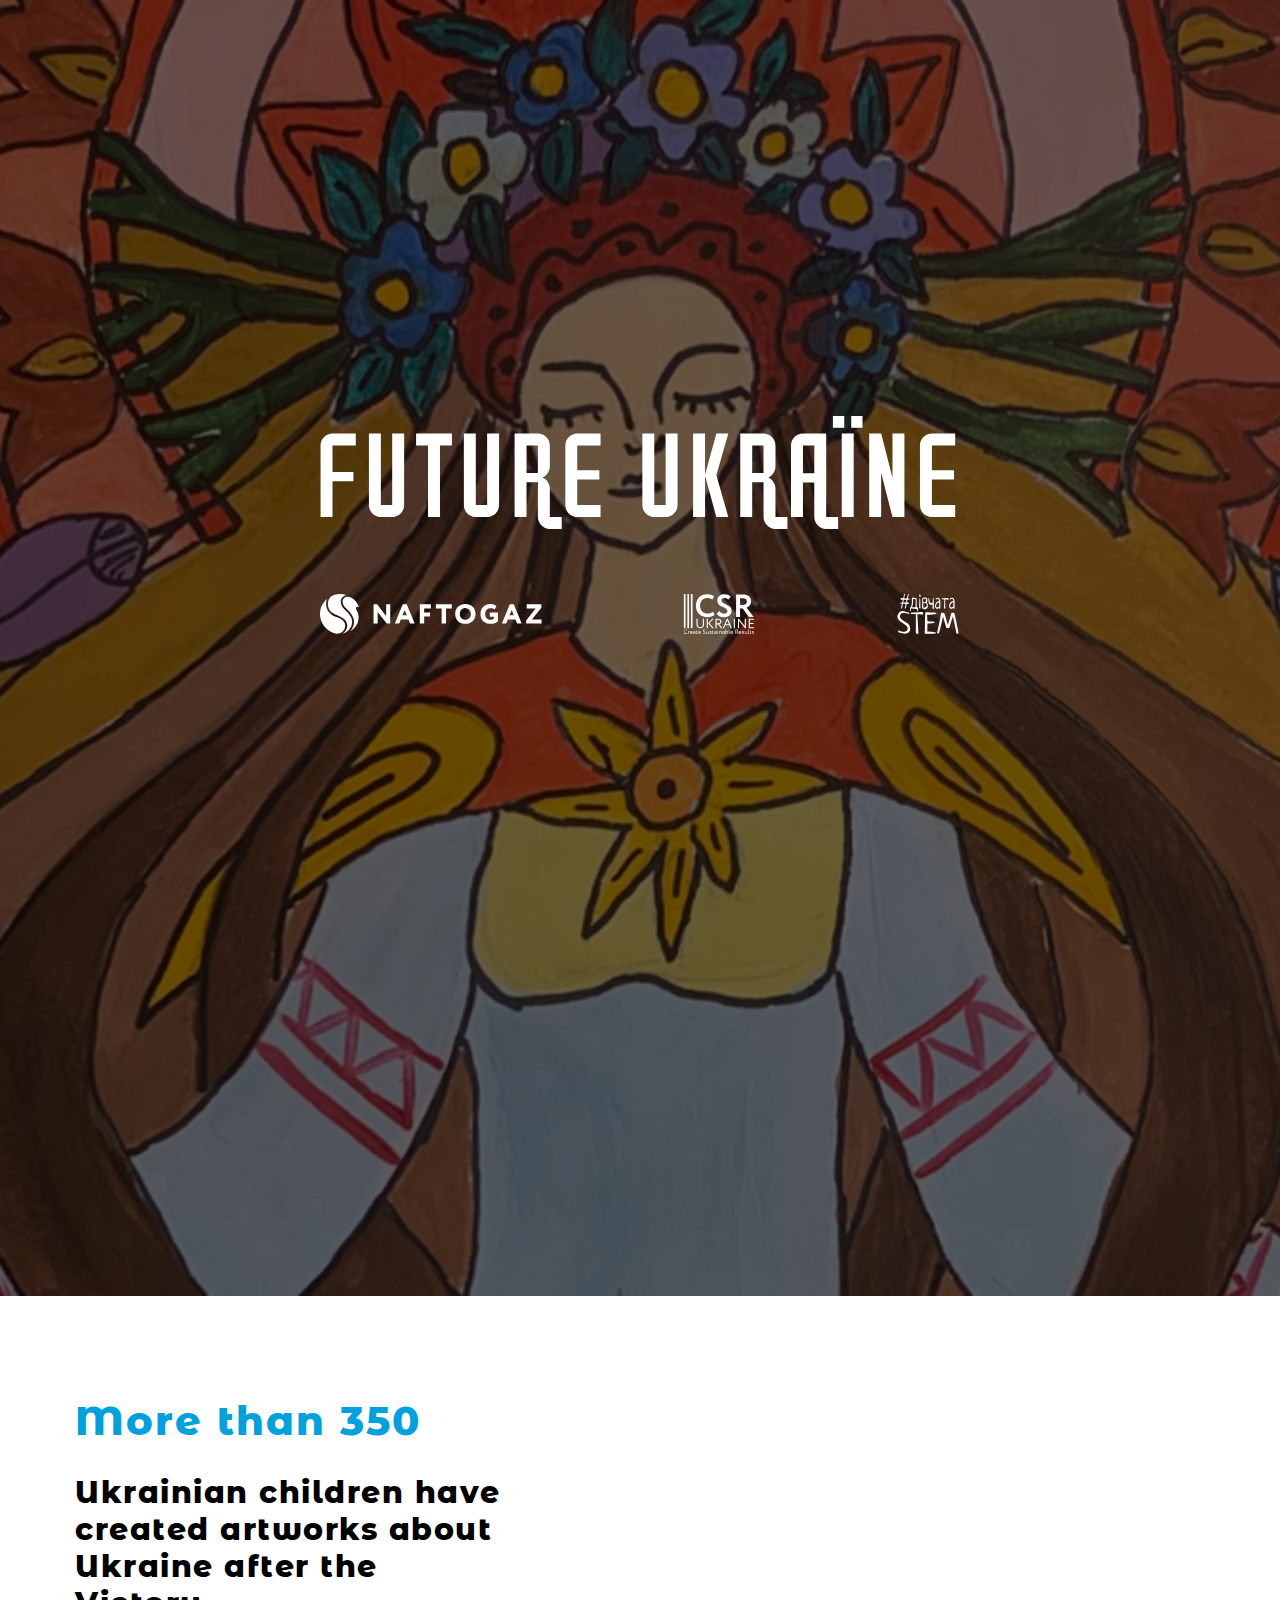
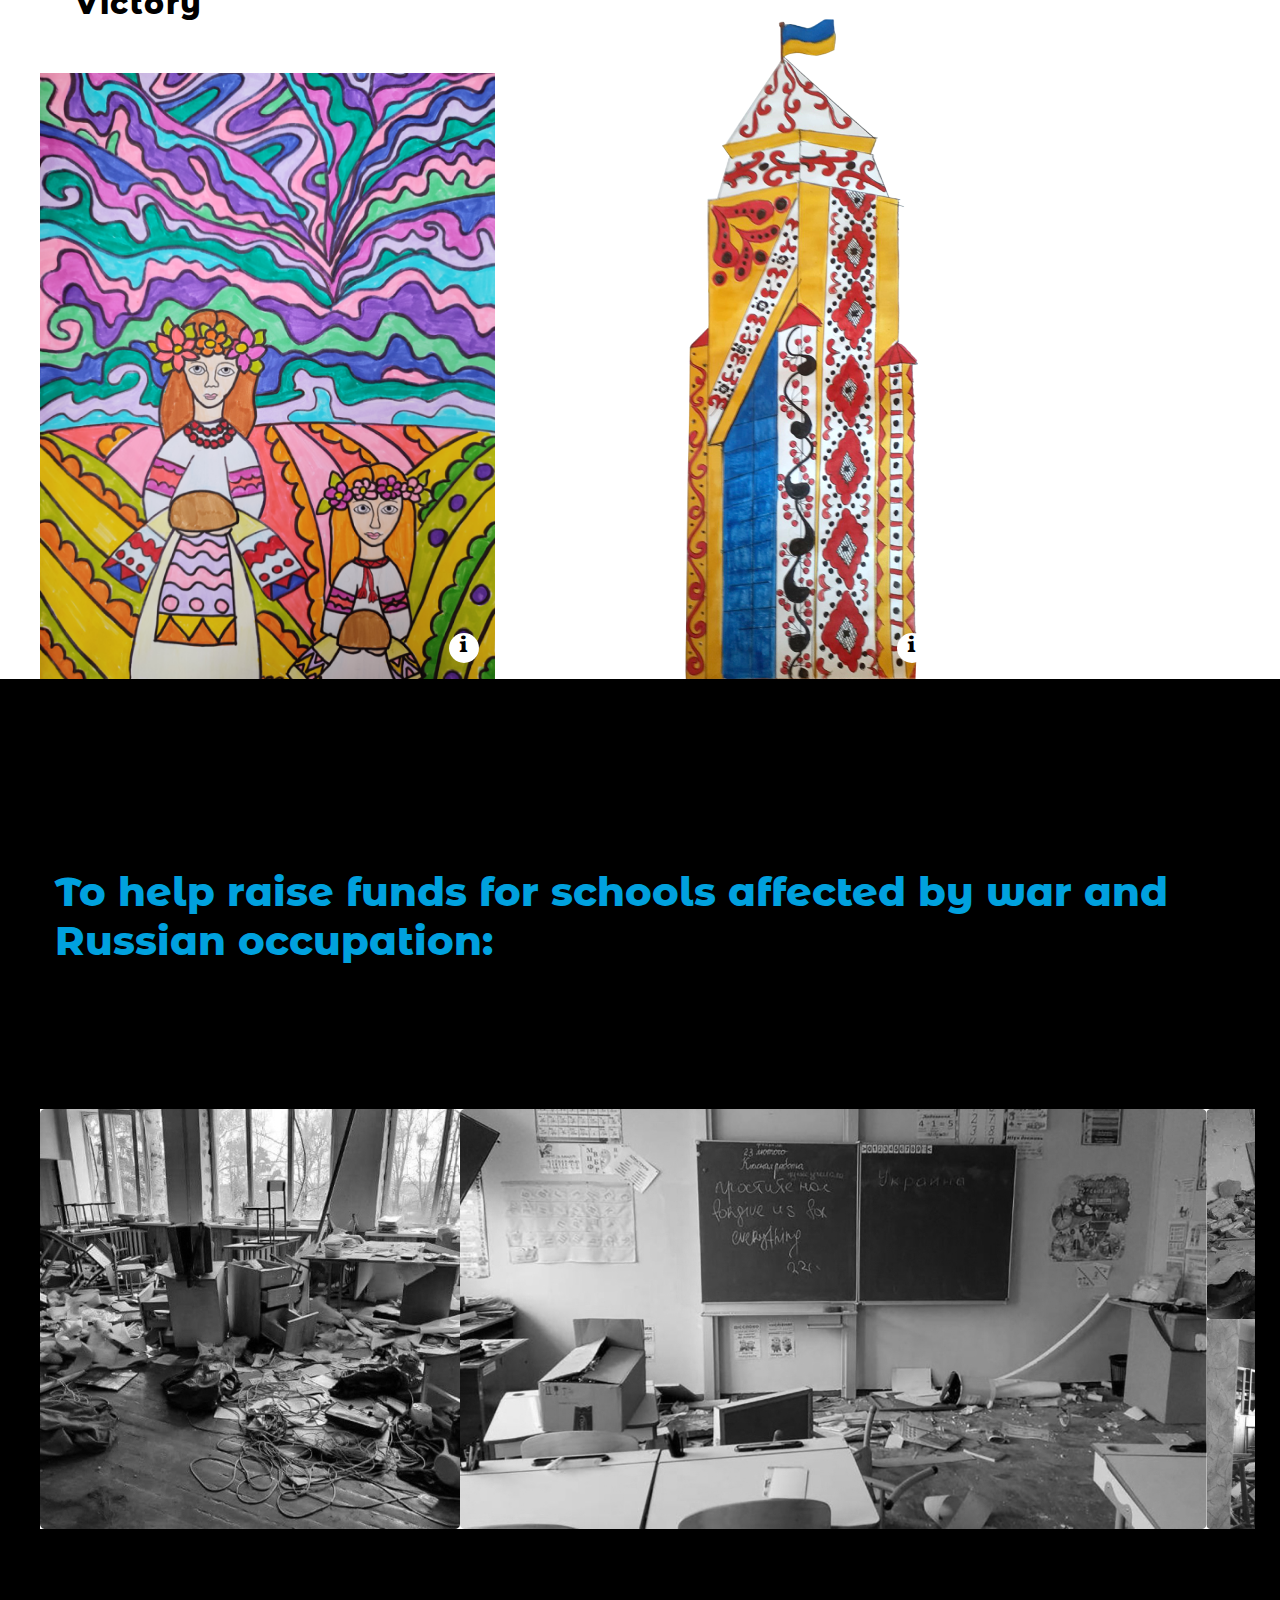
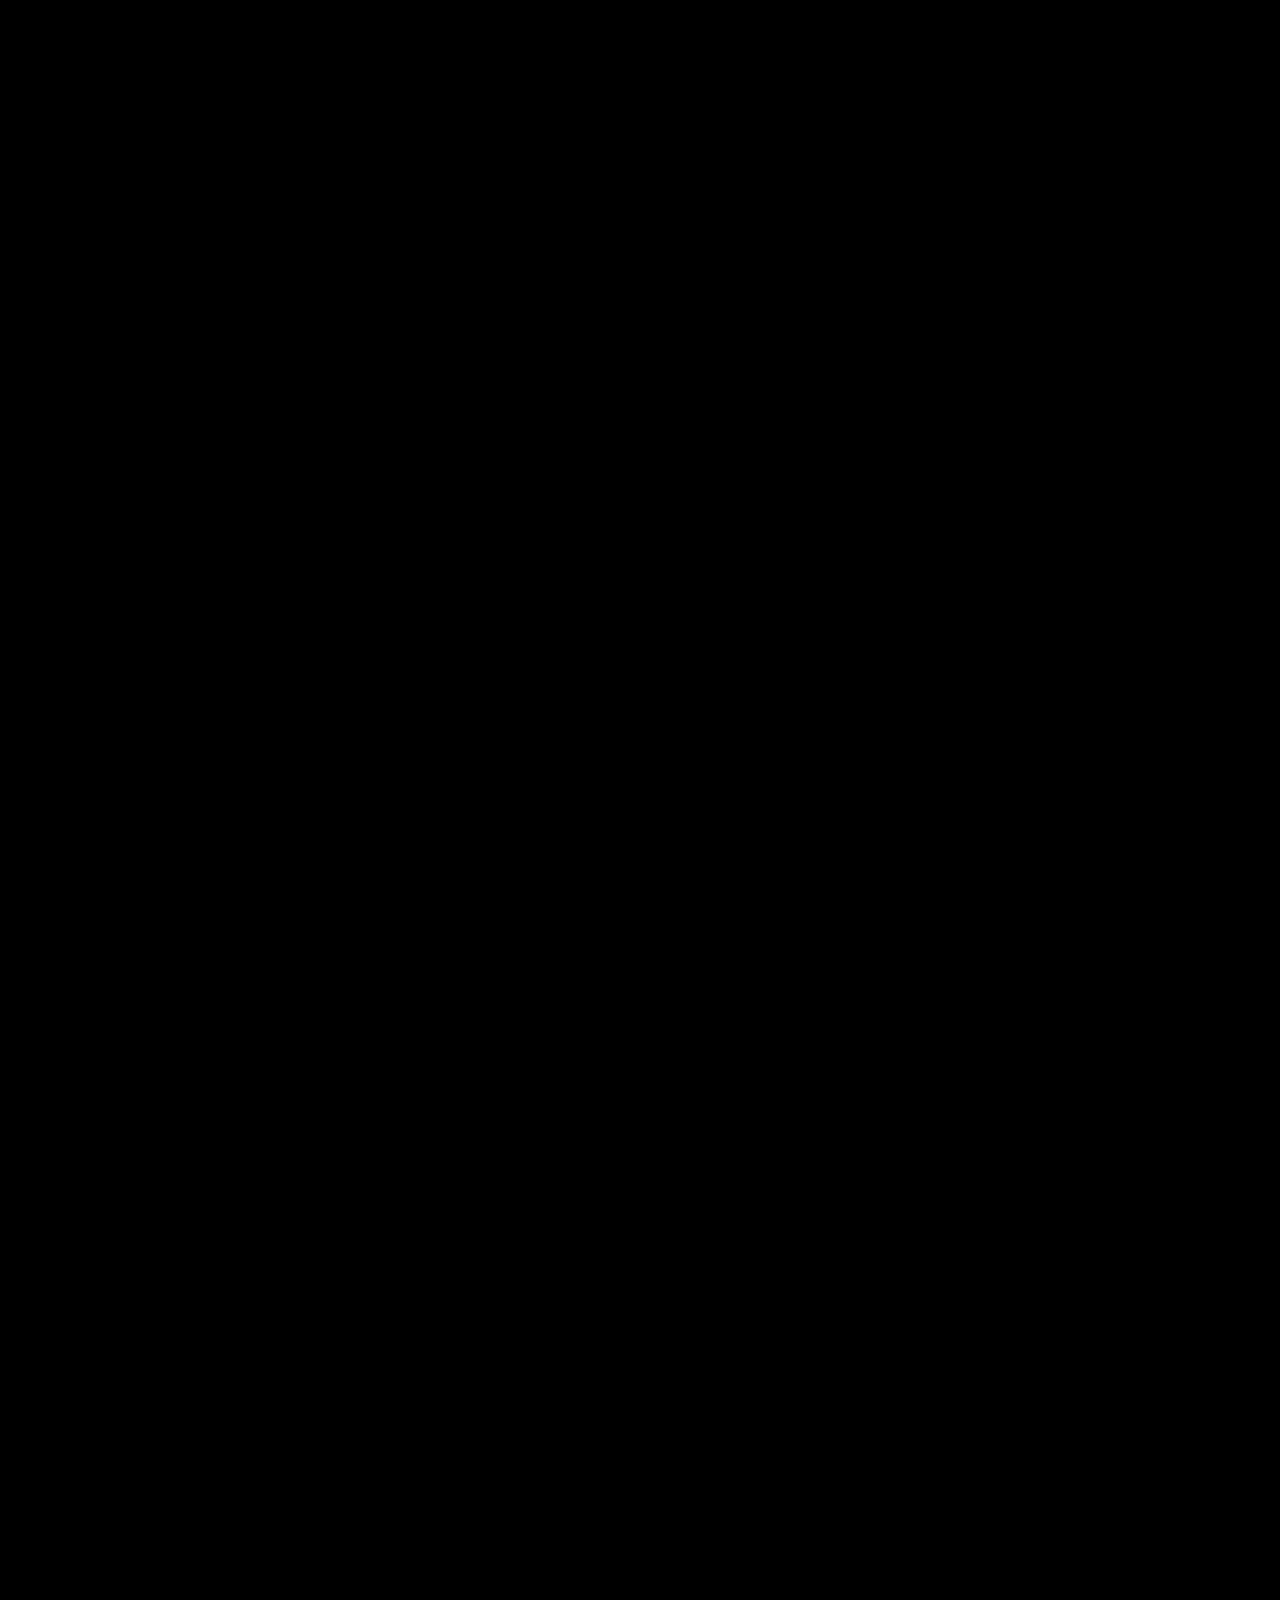
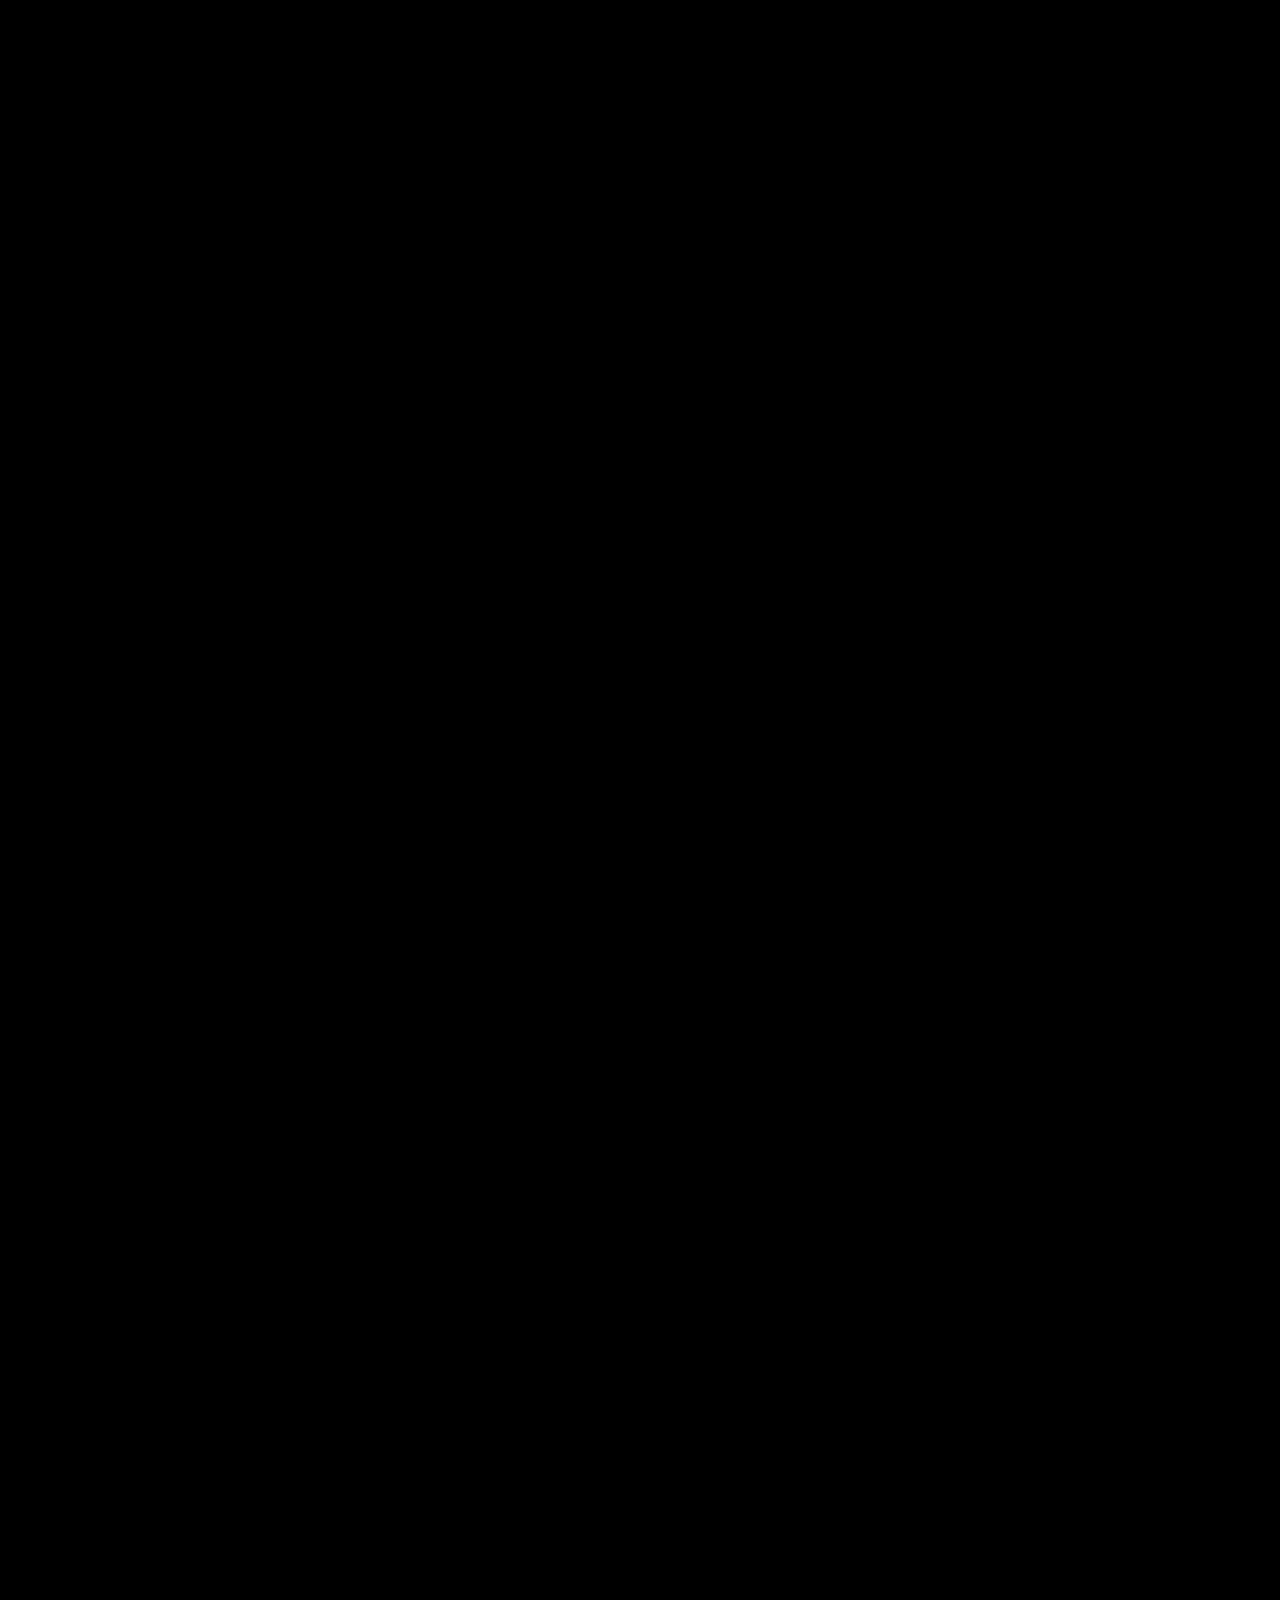
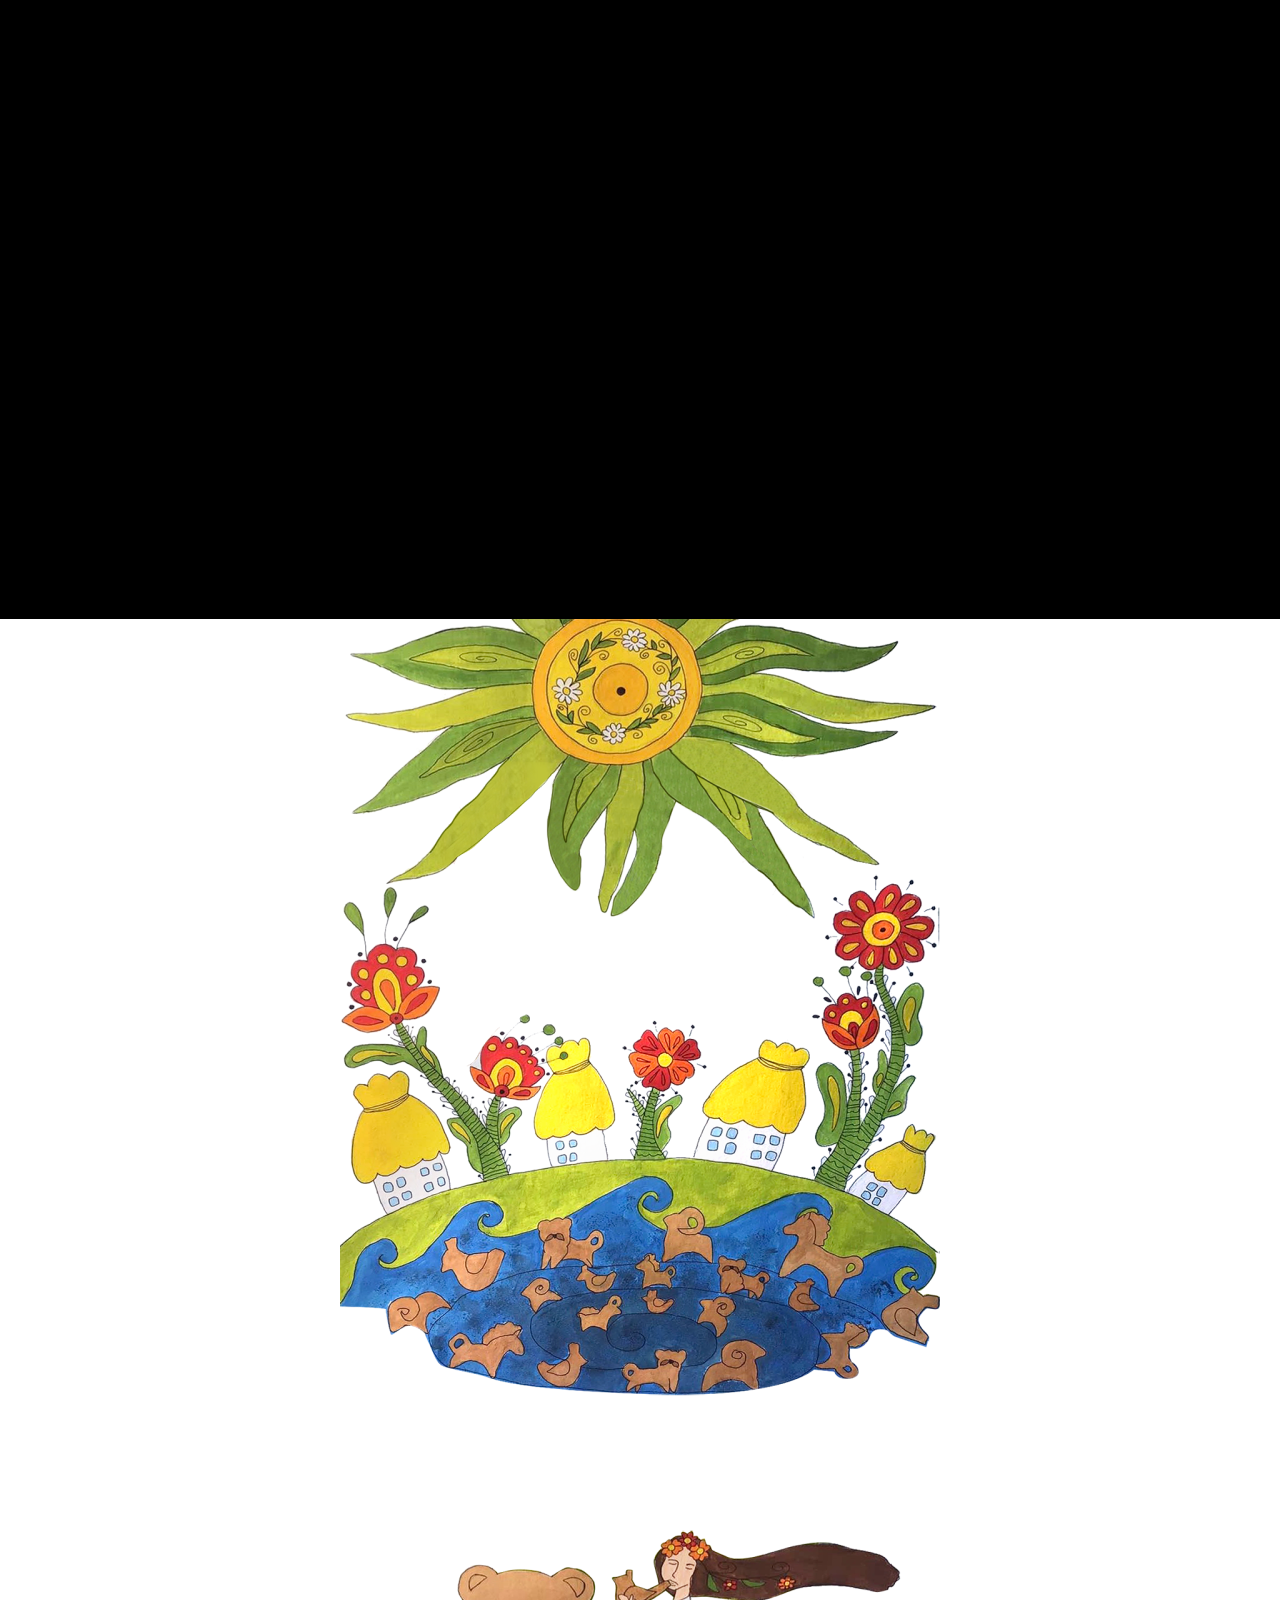
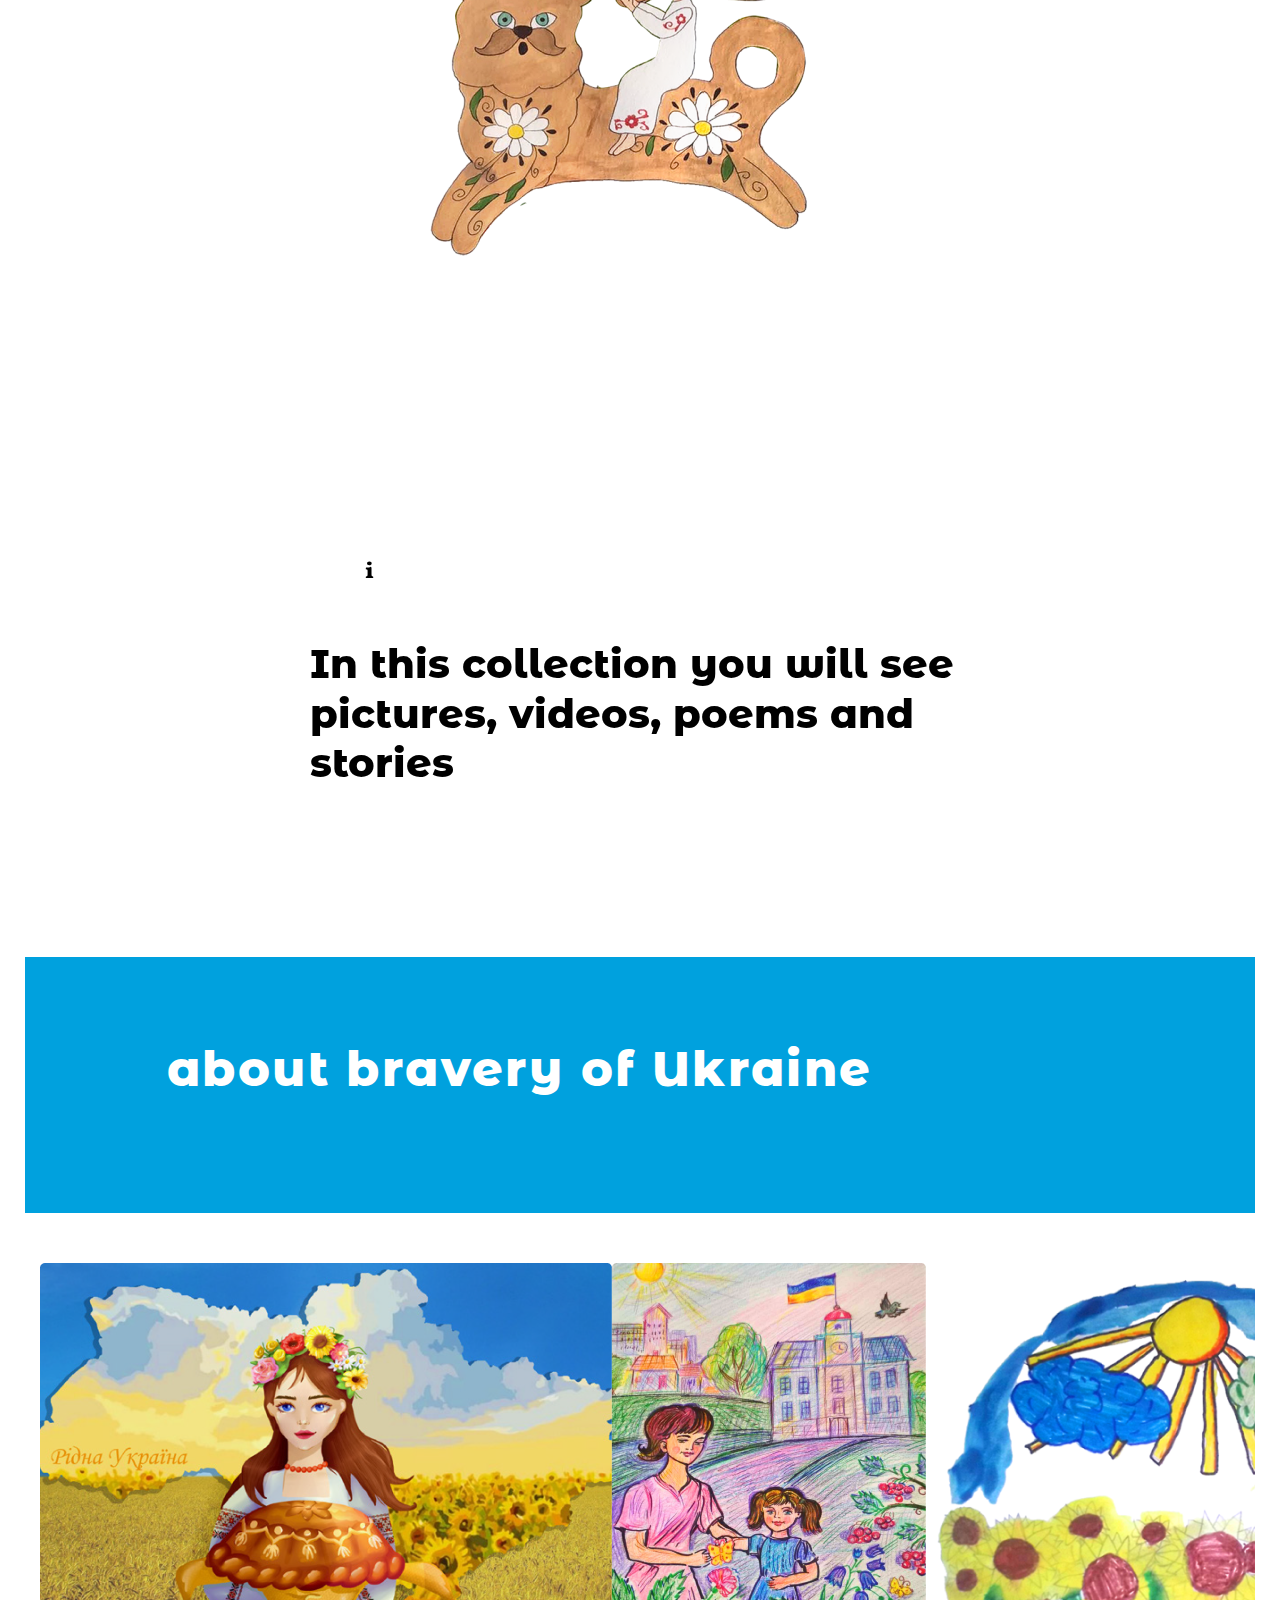
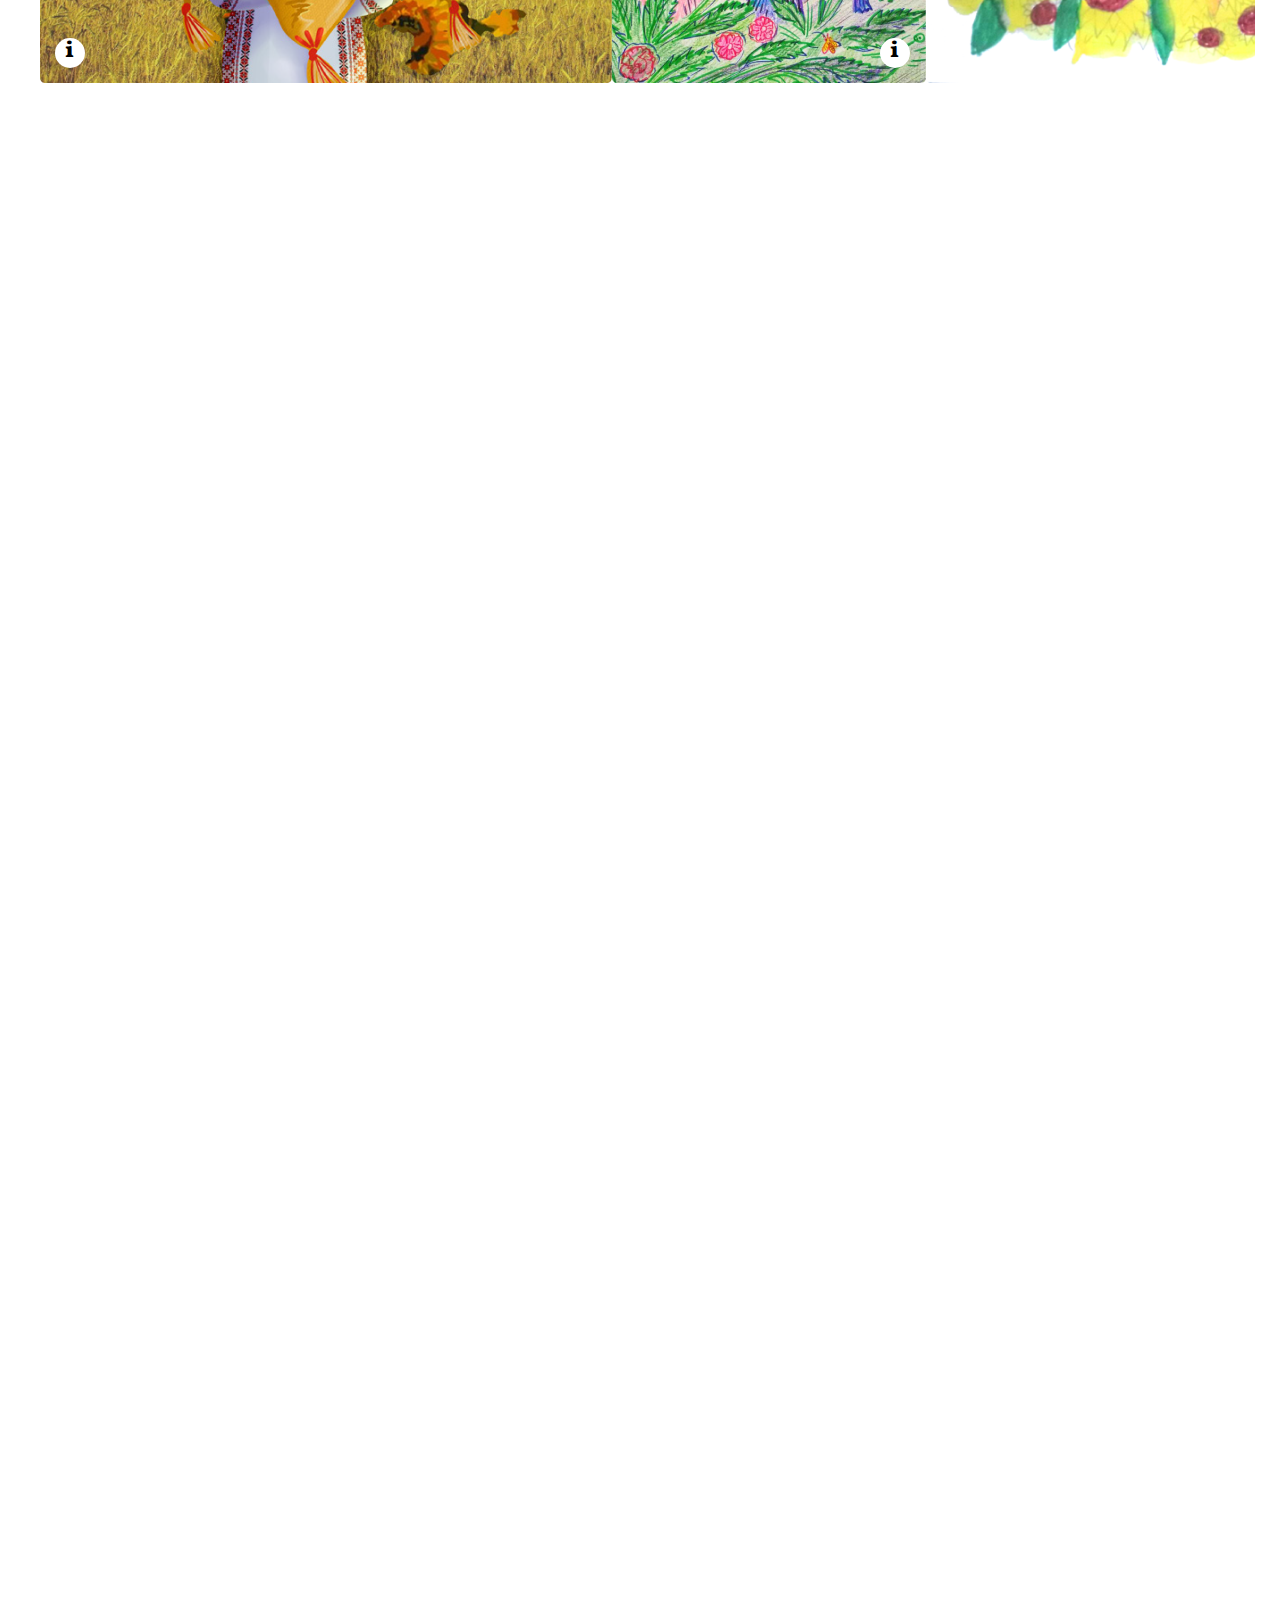
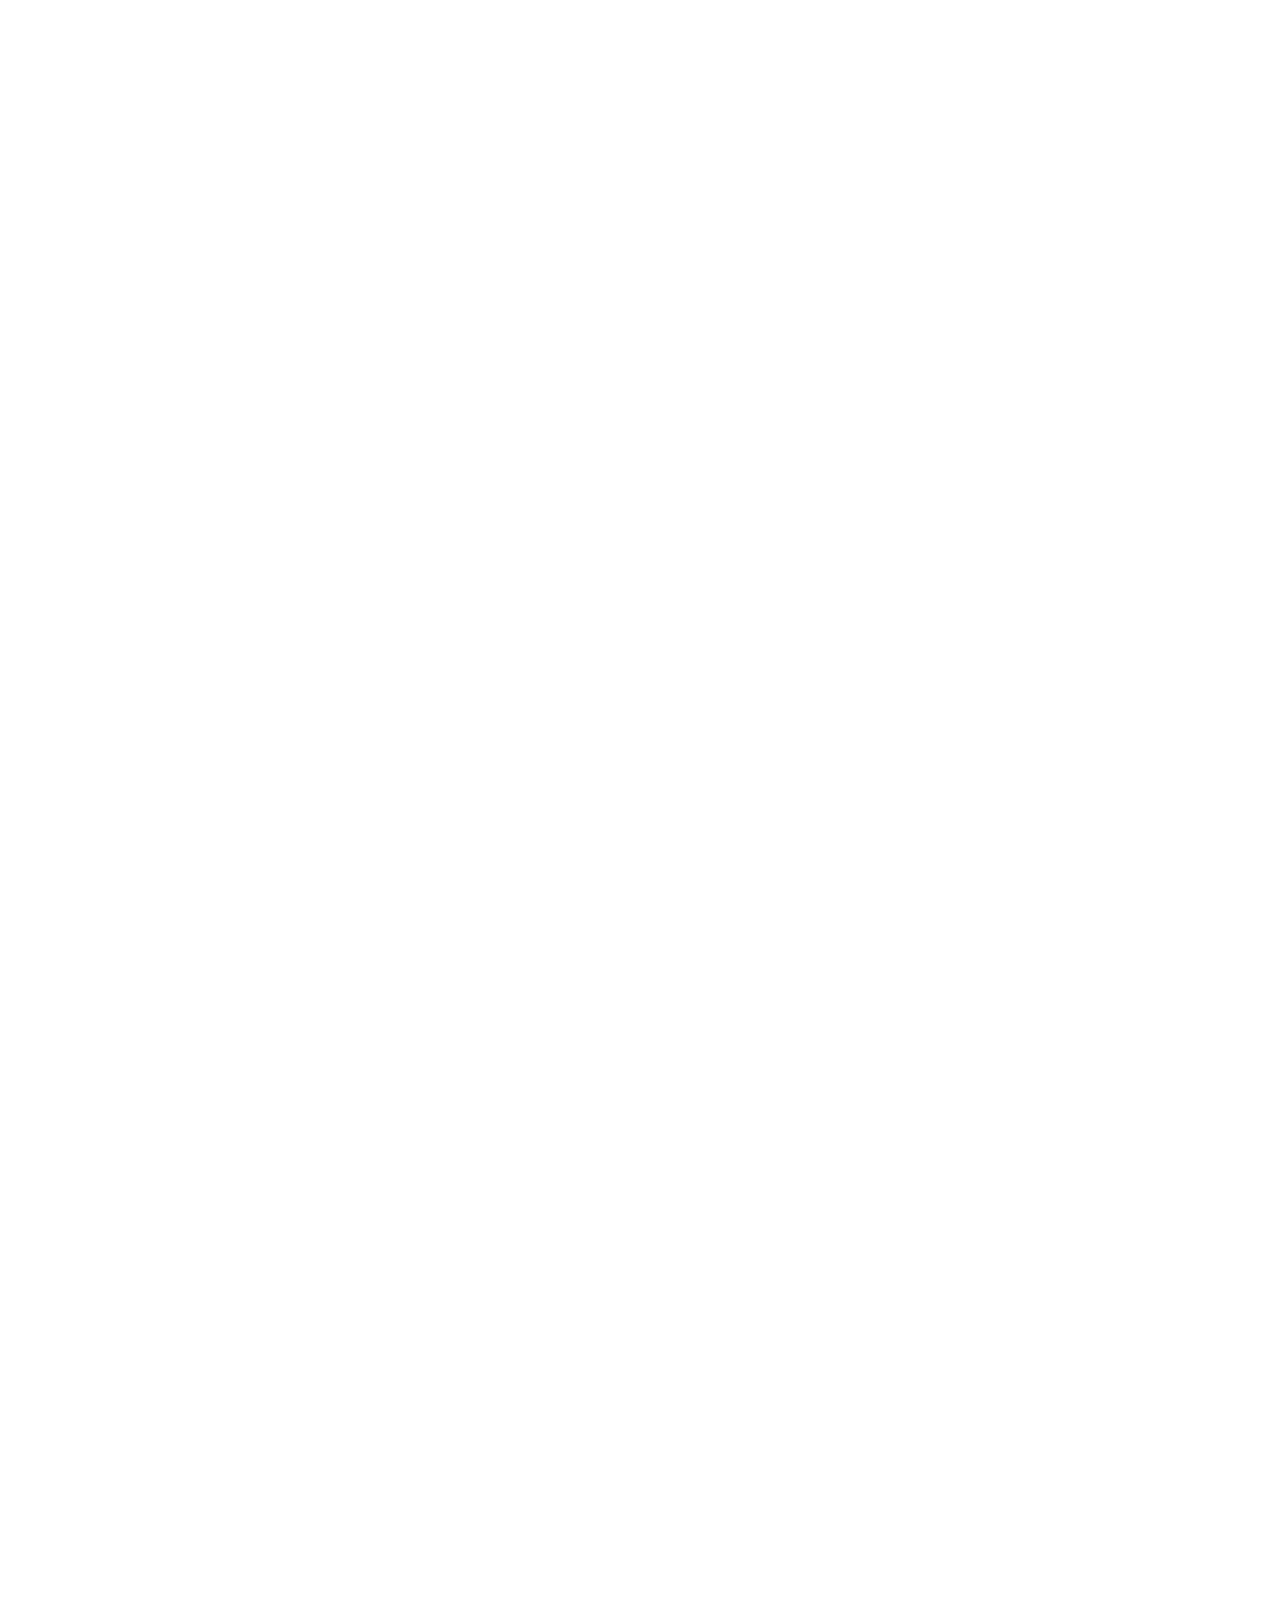
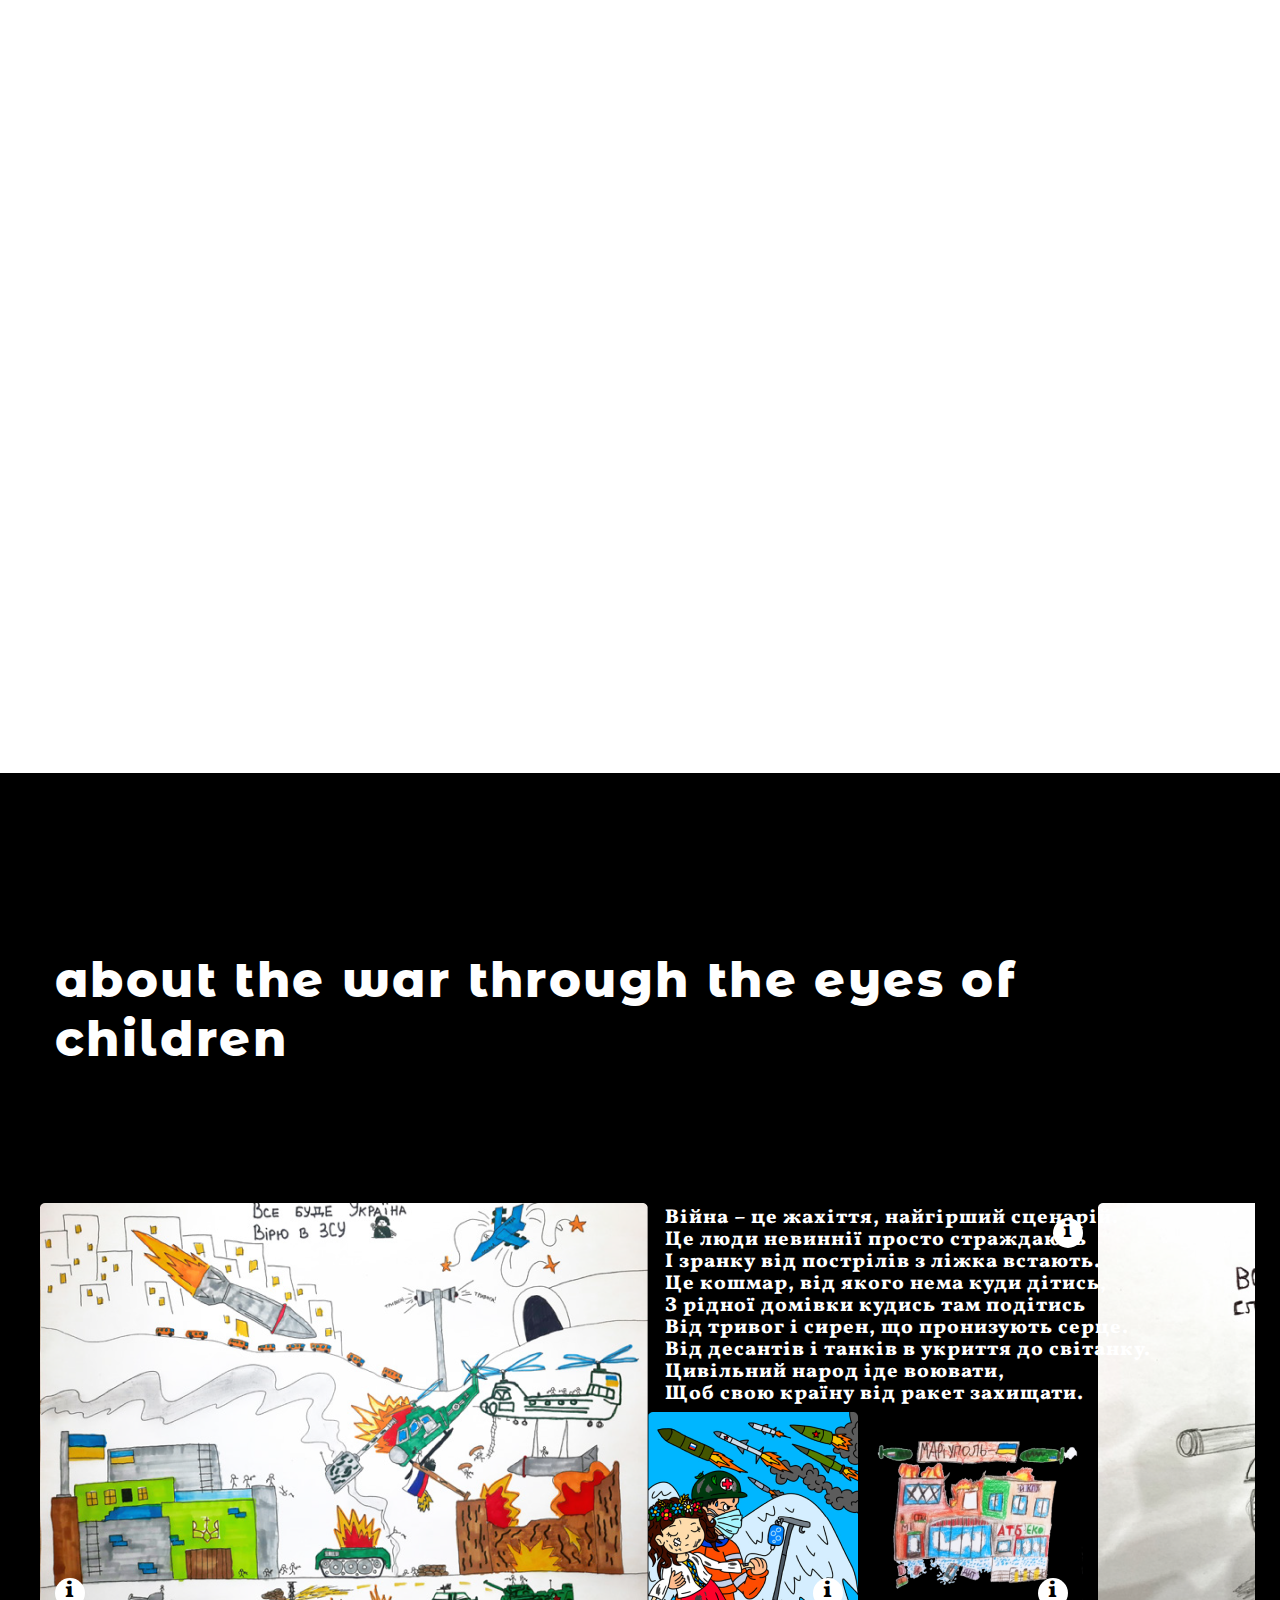
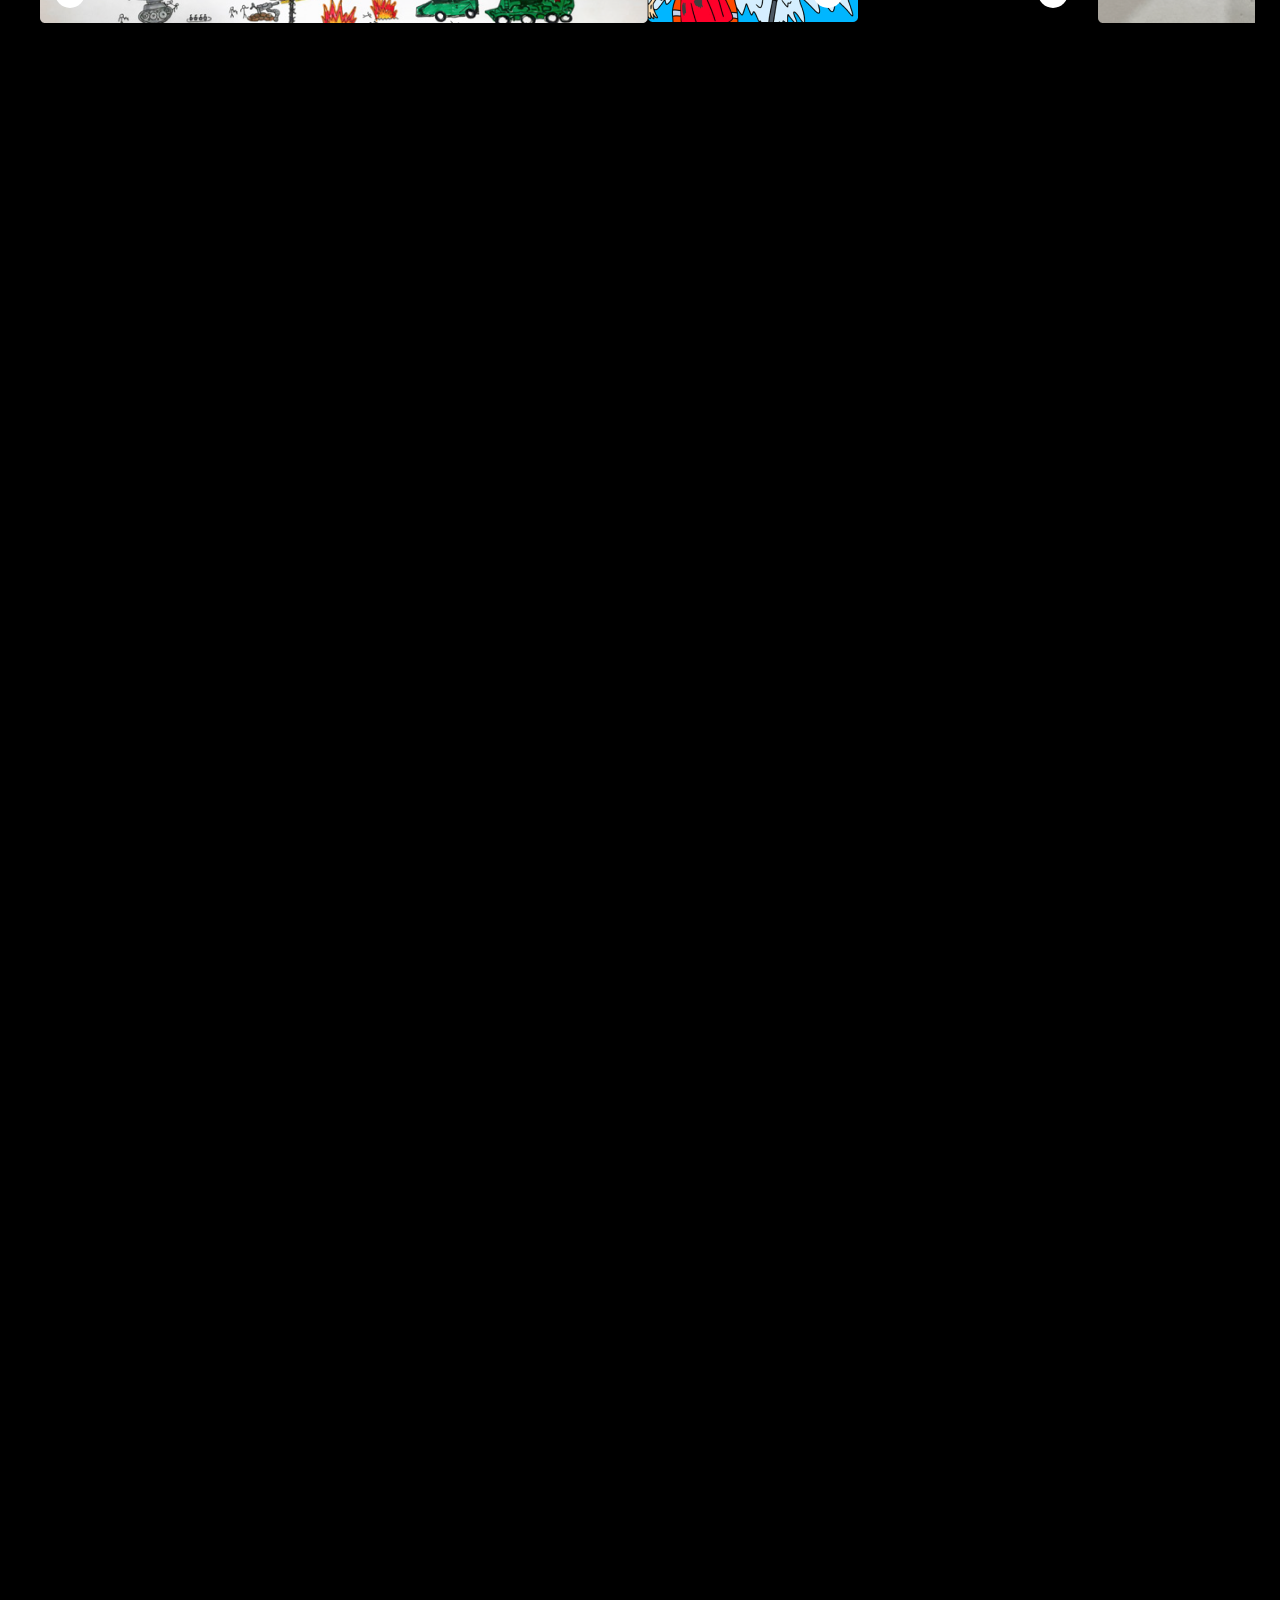
==== index.html @ 25794547 "add main-section" ====
<!DOCTYPE html>
<html lang="en">
  <head>
    <meta charset="UTF-8" />
    <meta http-equiv="X-UA-Compatible" content="IE=edge" />
    <meta name="viewport" content="width=device-width, initial-scale=1.0" />
    <link
      rel="stylesheet"
      href="https://cdnjs.cloudflare.com/ajax/libs/modern-normalize/1.1.0/modern-normalize.min.css"
      integrity="sha512-wpPYUAdjBVSE4KJnH1VR1HeZfpl1ub8YT/NKx4PuQ5NmX2tKuGu6U/JRp5y+Y8XG2tV+wKQpNHVUX03MfMFn9Q=="
      crossorigin="anonymous"
      referrerpolicy="no-referrer"
    />
    <link rel="preconnect" href="https://fonts.googleapis.com" />
    <link rel="preconnect" href="https://fonts.gstatic.com" crossorigin />
    <link
      href="https://fonts.googleapis.com/css2?family=Montserrat+Alternates:wght@500;800&family=Vollkorn:ital@1&display=swap"
      rel="stylesheet"
    />
    <link rel="stylesheet" href="./css/main.min.css" />
    <title>UkraineFuture</title>
  </head>
  <body>
    <header class="header visually-hidden">
      <div class="header_container">
        <nav class="top-menu">
          <a class="logo" href="/index.html"
            ><img class="logo-icon" src="./img/main-title-tablet-eng.svg" alt="" />
          </a>
          <div class="menu-container" id="menu-container" data-menu>
            <ul class="site-nav list">
              <li class="site-nav__item">
                <a class="site-nav__link link site-nav__link--active" href="#intro"
                  >About project</a
                >
              </li>
              <li class="site-nav__item">
                <a class="site-nav__link link" href="#requisites">Donate</a>
              </li>
              <li class="site-nav__item">
                <a class="site-nav__link link" href="#contacts">Contacts</a>
              </li>
            </ul>
            <div class="langchanger">
              <a href="index-ukr.html" class="langchanger__link link">
                <div class="langchanger__tumbler tumbler">
                  <div class="tumbler__right-back"></div>
                  <div class="tumbler__ball tumbler__ball--to-ukr"></div>
                </div>
              </a>
              <div class="langchanger__text">
                <a href="index-ukr.html" class="langchanger__link link">українською</a>
              </div>
            </div>
          </div>

          <div class="top-menu-controls">
            <div class="langswitch">
              <ul class="langswitch-items list">
                <li class="langswitch-item">
                  <a class="langswitch-link langswitch-link--current" href="index.html">eng</a>
                </li>
                <li class="langswitch-item">
                  <a class="langswitch-link" href="index-ukr.html">укр</a>
                </li>
              </ul>
            </div>
            <button
              type="button"
              class="top-menu-button"
              aria-expanded="false"
              aria-controls="menu-container"
              data-menu-button
            >
              <svg
                class="top-menu-icon"
                width="40"
                height="40"
                aria-label="Перемикач мобільного меню"
              >
                <use
                  class="top-menu-use top-menu-use__cross"
                  href="./img/menu-icons.svg#cross"
                ></use>
                <use class="top-menu-use top-menu-use__menu" href="./img/menu-icons.svg#menu"></use>
              </svg>
            </button>
          </div>
        </nav>
      </div>
    </header>
    <main>
      <section class="main-section">
        <div class="container">
          <h1 class="visually-hidden">UkraineFuture</h1>
          <div class="main-title main-title--eng"></div>
          <div class="main-orglogos">
            <ul class="main-orglogos_logo-items list">
              <li class="main-orglogos_logo-item">
                <img
                  class="main-orglogos_logo-img"
                  src="./img/naftogaz-eng.svg"
                  alt="Naftogaz logo"
                />
              </li>
              <li class="main-orglogos_logo-item">
                <img class="main-orglogos_logo-img" src="./img/csr.svg" alt="SCR logo" />
              </li>
              <li class="main-orglogos_logo-item">
                <img
                  class="main-orglogos_logo-img"
                  src="./img/girls-stem.svg"
                  alt="Girls STEM logo"
                />
              </li>
            </ul>
          </div>
        </div>
      </section>
      <section id="intro" class="intro-section">
        <div class="container intro-section_container">
          <div class="intro-section_grid-container">
            <div class="intro-section_large-text">More than 350</div>
            <div class="intro-section_small-text">
              Ukrainian children have created artworks about Ukraine after the Victory
            </div>
            <div class="intro-section_work-1" data-artistid="1">
              <img
                class="intro-section_work-1-img"
                srcset="
                  ./img/intro-work-1-123.png   123w,
                  ./img/intro-work-1-298.png   298w,
                  ./img/intro-work-1-278.png   278w,
                  ./img/intro-work-1-123@2.png 246w,
                  ./img/intro-work-1-298@2.png 596w,
                  ./img/intro-work-1-278@2.png 556w
                "
                sizes="(min-width: 1200px) 278px, (min-width: 768px) 298px, (min-width: 340px) 123px"
                src="./img/intro-work-1-123.png"
                alt="Ornamented murals"
              />
            </div>
            <div class="intro-section_work-2" data-artistid="2">
              <img
                class="intro-section_work-2-img"
                srcset="
                  ./img/intro-work-2-450.png    450w,
                  ./img/intro-work-2-455.png    455w,
                  ./img/intro-work-2-510.png    510w,
                  ./img/intro-work-2-450@2.png  900w,
                  ./img/intro-work-2-455@2.png  910w,
                  ./img/intro-work-2-510@2.png 1020w
                "
                sizes="(min-width: 1200px) 510px, (min-width: 768px) 455px, (min-width: 340px) 450px"
                src="./img/intro-work-2-450.png"
                alt="My Ukraine is picturesque and hospitable"
              />
            </div>
          </div>
        </div>
      </section>

      <section class="schools-section">
        <div class="container schools-section_container">
          <div class="schools-section_sticky-container">
            <div class="schools-section_flex-container">
              <div class="schools-section_flex-container2">
                <div class="schools-section_text">
                  To help raise funds for schools affected by war and Russian occupation:
                </div>
              </div>
              <div class="schools-section_slider new-slider schools-slider">
                <div class="schools-slider_plate new-slider_plate">
                  <div class="schools-slider_plate-content">
                    <div class="schools-slider_tiles">
                      <div class="schools-slider_tile new-tile schools-tile1">
                        <img
                          class="schools-slider_tile-img"
                          srcset="
                            ./img/schools-tile-1-280.jpg   280w,
                            ./img/schools-tile-1-420.jpg   420w,
                            ./img/schools-tile-1-280@2.jpg 560w,
                            ./img/schools-tile-1-420@2.jpg 840w
                          "
                          sizes="(min-width: 768px) 420px, (min-width: 340px) 280px"
                          src="./img/schools-tile-1-280.jpg"
                          alt="Destroyed school classroom"
                        />
                      </div>
                      <div class="schools-slider_tile new-tile schools-tile2">
                        <img
                          class="schools-slider_tile-img"
                          srcset="
                            ./img/schools-tile-2-235.jpg   235w,
                            ./img/schools-tile-2-420.jpg   420w,
                            ./img/schools-tile-2-235@2.jpg 470w,
                            ./img/schools-tile-2-420@2.jpg 840w
                          "
                          sizes="(min-width: 768px) 420px, (min-width: 340px) 235px"
                          src="./img/schools-tile-2-235.jpg"
                          alt="Destroyed school classroom"
                        />
                      </div>
                      <div class="schools-slider_tile new-tile schools-tile3">
                        <img
                          class="schools-slider_tile-img"
                          srcset="
                            ./img/schools-tile-3-420.jpg   420w,
                            ./img/schools-tile-3-421.jpg   421w,
                            ./img/schools-tile-3-420@2.jpg 840w,
                            ./img/schools-tile-3-421@2.jpg 842w
                          "
                          sizes="(min-width: 768px) 421px, (min-width: 340px) 420px"
                          src="./img/schools-tile-3-420.jpg"
                          alt="Destroyed school classroom"
                        />
                      </div>
                      <div class="schools-slider_tile new-tile schools-tile4">
                        <img
                          class="schools-slider_tile-img"
                          srcset="
                            ./img/schools-tile-4-420.jpg    420w,
                            ./img/schools-tile-4-746.jpg    746w,
                            ./img/schools-tile-4-420@2.jpg  840w,
                            ./img/schools-tile-4-746@2.jpg 1492w
                          "
                          sizes="(min-width: 768px) 746px, (min-width: 340px) 420px"
                          src="./img/schools-tile-4-420.jpg"
                          alt="Destroyed school classroom"
                        />
                      </div>
                      <div class="schools-slider_tile new-tile schools-tile5">
                        <img
                          class="schools-slider_tile-img"
                          srcset="
                            ./img/schools-tile-5-235.jpg   235w,
                            ./img/schools-tile-5-420.jpg   420w,
                            ./img/schools-tile-5-235@2.jpg 470w,
                            ./img/schools-tile-5-420@2.jpg 840w
                          "
                          sizes="(min-width: 768px) 420px, (min-width: 340px) 235px"
                          src="./img/schools-tile-5-235.jpg"
                          alt="Destroyed school classroom"
                        />
                      </div>
                      <div class="schools-slider_tile new-tile schools-tile6">
                        <img
                          class="schools-slider_tile-img"
                          srcset="
                            ./img/schools-tile-6-470.jpg   470w,
                            ./img/schools-tile-6-420.jpg   420w,
                            ./img/schools-tile-6-470@2.jpg 940w,
                            ./img/schools-tile-6-420@2.jpg 840w
                          "
                          sizes="(min-width: 768px) 420px, (min-width: 340px) 470px"
                          src="./img/schools-tile-6-420.jpg"
                          alt="Burned school bus"
                        />
                      </div>
                    </div>
                  </div>
                  <div class="chools-slider_added-text">
                    <span class="chools-slider_added-text-span">more than 700 schools</span> have
                    been affected by Russian aggression. These schools were bombed, shelled, looted
                    by the occupants, or completely destroyed.
                  </div>
                  <div class="schools-slider_stop-slide new-slider_stop-slide">
                    <p class="schools-slider_stop-text">
                      You can see the real stories of schools
                      <a href="#goal" class="schools-slider_stop-text-link">here</a>
                    </p>
                    <button class="btn-donate" onclick="window.location.href = '#requisites';">
                      donate
                    </button>
                  </div>
                </div>
              </div>
            </div>
            <div class="sticky-spacer"></div>
          </div>
        </div>
      </section>
      <section class="intro2-section">
        <div class="container intro2-section_container">
          <div class="intro2-section_sticky-container">
            <div class="intro2-section_work-1-1">
              <img
                class="intro2-section_work-1-1-img"
                srcset="
                  ./img/intro2-section_work-1-1-480.png 480w,
                  ./img/intro2-section_work-1-1-600.png 600w
                "
                sizes="(min-width: 768px) 600px, (min-width: 340px) 480px"
                src="./img/intro2-section_work-1-1-480.png"
                alt="The sun of victory"
              />
            </div>
            <div class="intro2-section_work-1-2" data-artistid="3">
              <img
                class="intro2-section_work-1-2-img"
                srcset="
                  ./img/intro2-section_work-1-2-480.png 480w,
                  ./img/intro2-section_work-1-2-600.png 600w
                "
                sizes="(min-width: 768px) 600px, (min-width: 340px) 480px"
                src="./img/intro2-section_work-1-2-480.png"
                alt="The sun of victory"
              />
            </div>
          </div>
          <div class="intro2-section_small-text">
            In this collection you will see pictures, videos, poems and stories
          </div>
        </div>
      </section>
      <section class="invi-section">
        <div class="container invi-section_container">
          <div class="invi-section_sticky-container">
            <div class="invi-section_flex-container">
              <div class="invi-section_flex-container2">
                <div class="invi-section_text">about bravery of Ukraine</div>
              </div>
              <div class="invi-section_slider new-slider invi-slider">
                <div class="invi-slider_plate new-slider_plate">
                  <div class="invi-slider_plate-content">
                    <div class="invi-slider_tiles">
                      <div class="invi-slider_tile new-tile invi-tile1" data-artistid="4">
                        <img
                          class="invi-slider_tile-img"
                          srcset="./img/invi-tile1-320.png 320w, ./img/invi-tile1-571.png 571w"
                          sizes="(min-width: 768px) 571px, (min-width: 340px) 320px"
                          src="./img/invi-tile1-320.png"
                          alt="Native country"
                        />
                      </div>
                      <div class="invi-slider_tile new-tile invi-tile2" data-artistid="5">
                        <img
                          class="invi-slider_tile-img"
                          srcset="./img/invi-tile2-320.png 320w, ./img/invi-tile2-571.png 571w"
                          sizes="(min-width: 768px) 571px, (min-width: 340px) 320px"
                          src="./img/invi-tile2-320.png"
                          alt="Ukraine of hope"
                        />
                      </div>
                      <div class="invi-slider_tile new-tile invi-tile3" data-artistid="6">
                        <img
                          class="invi-slider_tile-img"
                          srcset="./img/invi-tile3-350.png 350w, ./img/invi-tile3-314.png 314w"
                          sizes="(min-width: 768px) 314px, (min-width: 340px) 350px"
                          src="./img/invi-tile3-350.png"
                          alt="I and Ukraine"
                        />
                      </div>
                      <div class="invi-slider_tile new-tile invi-tile4" data-artistid="7">
                        <img
                          class="invi-slider_tile-img"
                          srcset="./img/invi-tile4-320.png 320w, ./img/invi-tile4-572.png 572w"
                          sizes="(min-width: 768px) 572px, (min-width: 340px) 320px"
                          src="./img/invi-tile4-320.png"
                          alt="Free country"
                        />
                      </div>
                      <div class="invi-slider_tile new-tile invi-tile5" data-artistid="8">
                        <img
                          class="invi-slider_tile-img"
                          srcset="./img/invi-tile5-320.png 320w, ./img/invi-tile5-571.png 571w"
                          sizes="(min-width: 768px) 571px, (min-width: 340px) 320px"
                          src="./img/invi-tile5-320.png"
                          alt="Picturesque Ukraine"
                        />
                      </div>
                      <div class="invi-slider_tile new-tile invi-tile6" data-artistid="9">
                        <div class="invi-slider_tile-text">
                          <pre class="invi-slider_tile-text-pre">
У світі кращого немає,
Ніж річка, що проллється гаєм,
Ніж пташка, що в цю мить співає,
Ніж поле, де пшениця грає.
Все те ми звем – рідна земля!

І серце щастям огортає,
Коли дівча вінок сплітає,
Коли дитя батьків тримає, 
Коли пахучий хліб вдихаєм – 
То все Укра́їна моя!

І сниться сон, що окриляє:
Як Бог на лад благословляє, 
Як щастя мі́стами ступає,
Як серце Кобзаря згадає
У тиші, де цвіте життя!
                      </pre
                          >
                        </div>
                      </div>
                      <div class="invi-slider_tile new-tile invi-tile7" data-artistid="10">
                        <img
                          class="invi-slider_tile-img"
                          srcset="./img/invi-tile7-350.png 350w, ./img/invi-tile7-314.png 314w"
                          sizes="(min-width: 768px) 314px, (min-width: 340px) 350px"
                          src="./img/invi-tile7-350.png"
                          alt="My Krasnograd region after the war"
                        />
                      </div>
                    </div>
                  </div>
                  <div class="invi-slider_stop-slide new-slider_stop-slide">
                    <p class="invi-slider_stop-text">
                      You can find all the artworks
                      <a
                        href="https://www.instagram.com/ukraine_future_prosperity/#ukraine_future"
                        target="_blank"
                        class="invi-slider_stop-text-link"
                        >here</a
                      >
                    </p>
                    <button class="btn-donate" onclick="window.location.href = '#requisites';">
                      donate
                    </button>
                  </div>
                </div>
              </div>
            </div>
            <div class="sticky-spacer"></div>
          </div>
        </div>
      </section>
      <section class="aboutwar-section">
        <div class="container aboutwar-section_container">
          <div class="aboutwar-section_sticky-container">
            <div class="aboutwar-section_flex-container">
              <div class="aboutwar-section_flex-container2">
                <div class="aboutwar-section_text">about the war through the eyes of children</div>
              </div>
              <div class="aboutwar-section_slider new-slider aboutwar-slider">
                <div class="aboutwar-slider_plate new-slider_plate">
                  <div class="aboutwar-slider_plate-content">
                    <div class="aboutwar-slider_tiles">
                      <div class="aboutwar-slider_tile new-tile aboutwar-tile1" data-artistid="11">
                        <img
                          class="aboutwar-slider_tile-img"
                          srcset="
                            ./img/aboutwar-tile1-340.png 340w,
                            ./img/aboutwar-tile1-608.png 608w
                          "
                          sizes="(min-width: 768px) 608px, (min-width: 320px) 340px"
                          src="./img/aboutwar-tile1-340.png"
                          alt="I believe in the Armed Forces"
                        />
                      </div>
                      <div class="aboutwar-slider_tile new-tile aboutwar-tile2" data-artistid="12">
                        <img
                          class="aboutwar-slider_tile-img"
                          srcset="
                            ./img/aboutwar-tile2-235.png 235w,
                            ./img/aboutwar-tile2-210.png 210w
                          "
                          sizes="(min-width: 768px) 210px, (min-width: 320px) 235px"
                          src="./img/aboutwar-tile2-235.png"
                          alt="We will endure"
                        />
                      </div>
                      <div class="aboutwar-slider_tile new-tile aboutwar-tile3" data-artistid="13">
                        <img
                          class="aboutwar-slider_tile-img"
                          srcset="
                            ./img/aboutwar-tile3-315.png 315w,
                            ./img/aboutwar-tile3-562.png 562w
                          "
                          sizes="(min-width: 768px) 562px, (min-width: 320px) 315px"
                          src="./img/aboutwar-tile3-315.png"
                          alt="The enemy will not pass"
                        />
                      </div>
                      <div class="aboutwar-slider_tile new-tile aboutwar-tile4" data-artistid="15">
                        <div class="aboutwar-slider_tile-text">
                          <pre class="aboutwar-slider_tile-text-pre">
Війна – це жахіття, найгірший сценарій.
Це люди невиннії просто страждають
І зранку від пострілів з ліжка встають.
Це кошмар, від якого нема куди дітись,
З рідної домівки кудись там подітись
Від тривог і сирен, що пронизують серце.
Від десантів і танків в укриття до світанку.
Цивільний народ іде воювати,
Щоб свою країну від ракет захищати.
</pre
                          >
                        </div>
                      </div>

                      <div class="aboutwar-slider_tile new-tile aboutwar-tile5" data-artistid="16">
                        <img
                          class="aboutwar-slider_tile-img"
                          srcset="
                            ./img/aboutwar-tile5-235.png 235w,
                            ./img/aboutwar-tile5-420.png 420w
                          "
                          sizes="(min-width: 768px) 420px, (min-width: 320px) 235px"
                          src="./img/aboutwar-tile5-235.png"
                          alt="Heroes of today"
                        />
                      </div>
                      <div class="aboutwar-slider_tile new-tile aboutwar-tile6" data-artistid="18">
                        <img
                          class="aboutwar-slider_tile-img"
                          srcset="
                            ./img/aboutwar-tile6-375.png 375w,
                            ./img/aboutwar-tile6-335.png 335w
                          "
                          sizes="(min-width: 768px) 335px, (min-width: 320px) 375px"
                          src="./img/aboutwar-tile6-375.png"
                          alt="Ukraine in my eyes"
                        />
                      </div>
                      <div class="aboutwar-slider_tile new-tile aboutwar-tile7" data-artistid="14">
                        <img
                          class="aboutwar-slider_tile-img"
                          srcset="
                            ./img/aboutwar-tile7-315.png 315w,
                            ./img/aboutwar-tile7-563.png 563w
                          "
                          sizes="(min-width: 768px) 563px, (min-width: 320px) 315px"
                          src="./img/aboutwar-tile7-315.png"
                          alt="Defender of Ukraine"
                        />
                      </div>
                      <div class="aboutwar-slider_tile new-tile aboutwar-tile8" data-artistid="19">
                        <img
                          class="aboutwar-slider_tile-img"
                          srcset="
                            ./img/aboutwar-tile8-320.png 320w,
                            ./img/aboutwar-tile8-286.png 286w
                          "
                          sizes="(min-width: 768px) 286px, (min-width: 320px) 320px"
                          src="./img/aboutwar-tile8-320.png"
                          alt="When darkness comes, he will always arrive"
                        />
                      </div>
                      <div class="aboutwar-slider_tile new-tile aboutwar-tile9" data-artistid="17">
                        <img
                          class="aboutwar-slider_tile-img"
                          srcset="
                            ./img/aboutwar-tile9-235.png 235w,
                            ./img/aboutwar-tile9-210.png 210w
                          "
                          sizes="(min-width: 768px) 210px, (min-width: 320px) 235px"
                          src="./img/aboutwar-tile9-235.png"
                          alt="Angels who save lives"
                        />
                      </div>
                    </div>
                  </div>
                  <div class="aboutwar-slider_stop-slide new-slider_stop-slide">
                    <p class="aboutwar-slider_stop-text">
                      You can find all the artworks
                      <a
                        href="https://www.instagram.com/ukraine_future_prosperity/#ukraine_future"
                        target="_blank"
                        class="invi-slider_stop-text-link"
                        >here</a
                      >
                    </p>
                    <button class="btn-donate" onclick="window.location.href = '#requisites';">
                      donate
                    </button>
                  </div>
                </div>
              </div>
            </div>
            <div class="sticky-spacer"></div>
          </div>
        </div>
      </section>
      <section class="about-hopes-section">
        <div class="container about-hopes-section_container">
          <div class="about-hopes-section_sticky-container">
            <div class="about-hopes-section_flex-container">
              <div class="about-hopes-section_flex-container2">
                <div class="about-hopes-section_text">about hope for a happy future</div>
              </div>
              <div class="about-hopes-section_slider new-slider about-hopes-slider">
                <div class="about-hopes-slider_plate new-slider_plate">
                  <div class="about-hopes-slider_plate-content">
                    <div class="about-hopes-slider_tiles">
                      <div
                        class="about-hopes-slider_tile new-tile about-hopes-tile1"
                        data-artistid="20"
                      >
                        <img
                          class="about-hopes-slider_tile-img"
                          srcset="
                            ./img/about-hopes-tile1-320.png 320w,
                            ./img/about-hopes-tile1-572.png 572w
                          "
                          sizes="(min-width: 768px) 572px, (min-width: 320px) 320px"
                          src="./img/about-hopes-tile1-320.png"
                          alt="Peaceful spring capital"
                        />
                      </div>
                      <div
                        class="about-hopes-slider_tile new-tile about-hopes-tile2"
                        data-artistid="22"
                      >
                        <img
                          class="about-hopes-slider_tile-img"
                          srcset="
                            ./img/about-hopes-tile2-320.png 320w,
                            ./img/about-hopes-tile2-286.png 286w
                          "
                          sizes="(min-width: 768px) 286px, (min-width: 320px) 320px"
                          src="./img/about-hopes-tile2-320.png"
                          alt="Looking to the future"
                        />
                      </div>
                      <div
                        class="about-hopes-slider_tile new-tile about-hopes-tile3"
                        data-artistid="23"
                      >
                        <img
                          class="about-hopes-slider_tile-img"
                          srcset="
                            ./img/about-hopes-tile3-320.png 320w,
                            ./img/about-hopes-tile3-286.png 286w
                          "
                          sizes="(min-width: 768px) 286px, (min-width: 320px) 320px"
                          src="./img/about-hopes-tile3-320.png"
                          alt="Happy animals in a free country"
                        />
                      </div>
                      <div
                        class="about-hopes-slider_tile new-tile about-hopes-tile4"
                        data-artistid="25"
                      >
                        <img
                          class="about-hopes-slider_tile-img"
                          srcset="
                            ./img/about-hopes-tile4-175.png 175w,
                            ./img/about-hopes-tile4-312.png 312w
                          "
                          sizes="(min-width: 768px) 312px, (min-width: 320px) 175px"
                          src="./img/about-hopes-tile4-175.png"
                          alt="Prosperous Ukraine"
                        />
                      </div>
                      <div
                        class="about-hopes-slider_tile new-tile about-hopes-tile5"
                        data-artistid="27"
                      >
                        <div class="about-hopes-slider_tile-text about-hopes-slider_tile-text1">
                          ...Коли кажуть про майбутнє я уявляю у своєму селі нові велодоріжки, у нас
                          дуже велике село і об’їхати його не так легко. Я мрію про чисті і цікаві
                          ігрові майданчики для дітей, такі як в місті Харків. У майбутньому уявляю
                          квітучу алею з ліхтариками замість старого парка біля нашої школи,
                          тротуарами та лавками...
                        </div>
                      </div>
                      <div
                        class="about-hopes-slider_tile new-tile about-hopes-tile6"
                        data-artistid="28"
                      >
                        <img
                          class="about-hopes-slider_tile-img"
                          srcset="
                            ./img/about-hopes-tile6-340.png 340w,
                            ./img/about-hopes-tile6-304.png 304w
                          "
                          sizes="(min-width: 768px) 304px, (min-width: 340px) 340px"
                          src="./img/about-hopes-tile6-340.png"
                          alt="Forward to a peaceful country"
                        />
                      </div>
                      <div
                        class="about-hopes-slider_tile new-tile about-hopes-tile7"
                        data-artistid="21"
                      >
                        <img
                          class="about-hopes-slider_tile-img"
                          srcset="
                            ./img/about-hopes-tile7-320.png 320w,
                            ./img/about-hopes-tile7-572.png 572w
                          "
                          sizes="(min-width: 768px) 572px, (min-width: 320px) 320px"
                          src="./img/about-hopes-tile7-320.png"
                          alt="Kharkiv of the future"
                        />
                      </div>
                      <div
                        class="about-hopes-slider_tile new-tile about-hopes-tile8"
                        data-artistid="24"
                      >
                        <div class="about-hopes-slider_tile-text about-hopes-slider_tile-text2">
                          <pre class="about-hopes-slider_tile-text-pre">
... Насієм квітів – жовтих, синіх, білих,
Подяку тим, хто заплатив життям.
Нехай красу дарують дітям вірним,
Загиблим нашим Донечкам й синам.

А ще нових пісень ми заспіваєм,
Та не забудемо і тих, що в нас живуть,
Бо ”Ще не вмерла...” нині кожен знає,
Та ”Ой у лузі...” нам вже не забуть.</pre
                          >
                        </div>
                      </div>
                      <div
                        class="about-hopes-slider_tile new-tile about-hopes-tile9"
                        data-artistid="26"
                      >
                        <img
                          class="about-hopes-slider_tile-img"
                          srcset="
                            ./img/about-hopes-tile9-320.png 320w,
                            ./img/about-hopes-tile9-572.png 572w
                          "
                          sizes="(min-width: 768px) 572px, (min-width: 320px) 320px"
                          src="./img/about-hopes-tile9-320.png"
                          alt="Rebuilt Ukrainian street"
                        />
                      </div>
                    </div>
                  </div>
                  <div class="about-hopes-slider_stop-slide new-slider_stop-slide">
                    <p class="about-hopes-slider_stop-text">
                      You can find all the artworks
                      <a
                        href="https://www.instagram.com/ukraine_future_prosperity/#ukraine_future"
                        target="_blank"
                        class="invi-slider_stop-text-link"
                        >here</a
                      >
                    </p>
                    <button class="btn-donate" onclick="window.location.href = '#requisites';">
                      donate
                    </button>
                  </div>
                </div>
              </div>
            </div>
            <div class="sticky-spacer"></div>
          </div>
        </div>
      </section>
      <section id="goal" class="our-target-section">
        <div class="container our-target-section_container">
          <h2 class="our-target-section_title visually-hidden title">Our goal</h2>
          <div class="our-target-section_large-text">
            Our first goal is to raise UAH 500,000 to help 10 schools to resume the educational
            process for children
          </div>
          <div class="youtube-media">
            <iframe
              class="youtube-player"
              src="https://www.youtube.com/embed/KCAD_AkJHGk"
              title="YouTube video player"
              frameborder="0"
              allow="accelerometer; autoplay; clipboard-write; encrypted-media; gyroscope; picture-in-picture"
              allowfullscreen
            ></iframe>
          </div>
          <div class="progres-bar">
            <div class="progres-bar_text">donated already</div>
            <div class="progres-bar_loader-line"></div>
          </div>
        </div>
      </section>
      <section id="requisites" class="requisites-section">
        <div class="container requisites-section_container">
          <h2 class="requisites-section_title title">Account details</h2>
          <div class="requisites-section_subtitle">NGO “CSR Ukraine”</div>
          <ul class="requisites-items list">
            <li class="requisites-item">
              <div class="requisites-item-key">Euro:</div>
              <div class="requisites-item-value">UA73 3808 0500 0000 0026 0027 8058 6</div>
            </li>
            <li class="requisites-item">
              <div class="requisites-item-key">Purpose of payment</div>
              <div class="requisites-item-value">“Charity”</div>
            </li>
          </ul>
          <div class="requisites-section_work-1" data-artistid="29">
            <img
              srcset="
                ./img/requisites-section_work-1-450.jpg 450w,
                ./img/requisites-section_work-1-581.jpg 581w,
                ./img/requisites-section_work-1-768.jpg 768w
              "
              sizes="(min-width: 1200px) 581px, (min-width: 768px) 768px, (min-width: 480px) 450px"
              src="./img/requisites-section_work-1-450.jpg"
              alt="Sightseeing of the native city"
              class="requisites-section_work-1-img"
            />
          </div>
        </div>
      </section>
    </main>
    <footer id="contacts" class="footer">
      <div class="container footer_container">
        <h2 class="footer_title title">Contacts</h2>
        <div class="social">
          <ul class="social-list list">
            <li class="social_item">
              <div class="social_icon">
                <a href="https://www.instagram.com/ukraine_future_prosperity/"
                  ><img class="social_icon-img" src="./img/instagram-icon.svg" alt="logo instagram"
                /></a>
              </div>
              <div class="social_link">
                <a href="https://www.instagram.com/ukraine_future_prosperity/"
                  >https://www.instagram.com/<span class="br"> </span>ukraine_future_prosperity/</a
                >
              </div>
            </li>
            <li class="social_item">
              <div class="social_icon">
                <a href="https://www.facebook.com/ukrainefutureprosperity"
                  ><img class="social_icon-img" src="./img/facebook-icon.svg" alt="logo instagram"
                /></a>
              </div>
              <div class="social_link">
                <a href="https://www.facebook.com/ukrainefutureprosperity"
                  >https://www.facebook.com/<span class="br"> </span> ukrainefutureprosperity</a
                >
              </div>
            </li>
            <li class="social_item">
              <div class="social_icon">
                <a href="mailto:energyfutureproject@gmail.com"
                  ><img class="social_icon-img" src="./img/mail-icon.svg" alt="logo instagram"
                /></a>
              </div>
              <div class="social_link">
                <a href="mailto:energyfutureproject@gmail.com">energyfutureproject@gmail.com</a>
              </div>
            </li>
          </ul>
          <div class="insta">
            <div class="insta_text">
              You can find the artworks of all of the participants on our Instagram!
            </div>
            <div class="insta_link">
              <a href="https://www.instagram.com/ukraine_future_prosperity/#ukraine_future"
                >https://www.instagram.com/<span class="br"> </span>ukraine_future_prosperity/<span
                  class="br"
                >
                </span
                >#ukraine_future</a
              >
            </div>
          </div>
          <div class="project-create">
            Project was created by <a href="https://csr.ugv.com.ua/">Naftogaz&nbsp;company</a> and
            <a href="https://csr-ukraine.org/">NGO&nbsp;CSR&nbsp;Ukraine</a> (<a
              href="https://divchata-stem.org/"
              >STEM&nbsp;Girls&nbsp;initiative</a
            >)
          </div>
        </div>
        <div class="main-orglogos main-orglogos--footer">
          <ul class="main-orglogos_logo-items list">
            <li class="main-orglogos_logo-item">
              <img
                class="main-orglogos_logo-img"
                src="./img/naftogaz-eng.svg"
                alt="Naftogaz logo"
              />
            </li>
            <li class="main-orglogos_logo-item">
              <img class="main-orglogos_logo-img" src="./img/csr.svg" alt="SCR logo" />
            </li>
            <li class="main-orglogos_logo-item">
              <img
                class="main-orglogos_logo-img"
                src="./img/girls-stem.svg"
                alt="Girls STEM logo"
              />
            </li>
          </ul>
        </div>
        <div class="copyright">© 2022</div>
      </div>
    </footer>
    <script src="./js/header.js" type="module"></script>
    <script src="./js/menu.js" type="module"></script>
    <script src="./js/site-nav.js" type="module"></script>
    <script src="./js/many-sliders.js" type="module"></script>
    <script src="./js/work-info.js" type="module"></script>
  </body>
</html>
---- css/main.min.css ----
:root{--base-color: #ffffff;--naftogaz-blue: #00a1de;--main-black: #000000;--transfotmation-time: 250ms;--tranformation-function: cubic-bezier(0.4, 0, 0.2, 1);--mainfont: "Montserrat Alternates", sans-serif;--adfont: "Vollkorn", serif}.visually-hidden{position:absolute;white-space:nowrap;width:1px;height:1px;overflow:hidden;border:0;padding:0;clip:rect(0 0 0 0);-webkit-clip-path:inset(50%);clip-path:inset(50%);margin:-1px}.sticky-spacer{width:20px;height:2400px;margin-left:-50px}@media screen and (min-width: 768px){.sticky-spacer{height:3840px}}.requisites-section_work-1::after,.about-hopes-tile9::after,.about-hopes-tile7::after,.about-hopes-tile6::after,.about-hopes-tile4::after,.about-hopes-tile3::after,.about-hopes-tile2::after,.about-hopes-tile1::after,.aboutwar-tile9::after,.aboutwar-tile8::after,.aboutwar-tile7::after,.aboutwar-tile6::after,.aboutwar-tile5::after,.aboutwar-tile4::after,.aboutwar-tile3::after,.aboutwar-tile2::after,.aboutwar-tile1::after,.invi-tile7::after,.invi-tile5::after,.invi-tile4::after,.invi-tile3::after,.invi-tile2::after,.invi-tile1::after,.intro2-section_work-1-2::after,.intro-section_work-2::after,.intro-section_work-1::after{content:"i";font-family:var(--adfont);font-size:24px;letter-spacing:.05em;display:-webkit-box;display:-ms-flexbox;display:flex;-webkit-box-orient:vertical;-webkit-box-direction:normal;-ms-flex-direction:column;flex-direction:column;-webkit-box-pack:end;-ms-flex-pack:end;justify-content:flex-end;-webkit-box-align:center;-ms-flex-align:center;align-items:center;width:30px;height:30px;background-color:var(--base-color);color:var(--main-black);position:absolute;border-radius:50%;cursor:pointer}.about-hopes-tile8::after,.about-hopes-tile5::after,.invi-tile6::after{content:"i";font-family:var(--adfont);font-size:24px;letter-spacing:.05em;display:-webkit-box;display:-ms-flexbox;display:flex;-webkit-box-orient:vertical;-webkit-box-direction:normal;-ms-flex-direction:column;flex-direction:column;-webkit-box-pack:end;-ms-flex-pack:end;justify-content:flex-end;-webkit-box-align:center;-ms-flex-align:center;align-items:center;width:30px;height:30px;background-color:var(--main-black);color:var(--base-color);position:absolute;border-radius:50%;cursor:pointer}.note{position:absolute;z-index:3;padding:5px;border:1px solid #000;color:var(--main-black);background-color:var(--base-color);text-align:center;opacity:.9;font-family:var(--adfont);font-size:12px;line-height:1.23;letter-spacing:.05em;cursor:pointer}body{background-color:#fff;margin:0;padding:0;color:var(--base-color);font-family:var(--mainfont);font-weight:800}p,ul{margin:0;padding:0}a{color:var(--base-color)}.title{margin:0;padding:0}.link{text-decoration:none;font-style:normal;color:inherit}.list{padding:0;margin:0;list-style:none}.header{position:fixed;z-index:5;width:100%;background-color:rgba(125,125,125,.5);-webkit-transform:translateY(-100%);transform:translateY(-100%);-webkit-transition-property:-webkit-transform;transition-property:-webkit-transform;transition-property:transform;transition-property:transform, -webkit-transform;-webkit-transition-duration:var(--transfotmation-time);transition-duration:var(--transfotmation-time);-webkit-transition-timing-function:var(--tranformation-function);transition-timing-function:var(--tranformation-function)}@media screen and (min-width: 1200px){.header{position:absolute;white-space:nowrap;width:1px;height:1px;overflow:hidden;border:0;padding:0;clip:rect(0 0 0 0);-webkit-clip-path:inset(50%);clip-path:inset(50%);margin:-1px}}.header.active{-webkit-transform:translateY(0);transform:translateY(0)}.header_container{width:100%;margin:0 auto;padding-left:25px;padding-right:15px;padding-top:8px;padding-bottom:8px}@media screen and (min-width: 480px){.header_container{width:480px}}@media screen and (min-width: 768px){.header_container{width:100%;padding-top:17px;padding-bottom:17px;padding-left:50px;padding-right:50px}}.logo{-webkit-transform:translateY(-200%);transform:translateY(-200%);-webkit-transition-property:-webkit-transform;transition-property:-webkit-transform;transition-property:transform;transition-property:transform, -webkit-transform;-webkit-transition-duration:var(--transfotmation-time);transition-duration:var(--transfotmation-time);-webkit-transition-timing-function:var(--tranformation-function);transition-timing-function:var(--tranformation-function)}.logo.active{-webkit-transform:translateY(0);transform:translateY(0)}.logo-icon{display:block;height:24px;margin-top:10px;margin-bottom:10px}@media screen and (min-width: 768px){.logo-icon{height:26px}}.top-menu{display:-webkit-box;display:-ms-flexbox;display:flex;-webkit-box-pack:justify;-ms-flex-pack:justify;justify-content:space-between;-webkit-box-align:center;-ms-flex-align:center;align-items:center}.top-menu-controls{display:-webkit-box;display:-ms-flexbox;display:flex;-webkit-box-pack:justify;-ms-flex-pack:justify;justify-content:space-between;-webkit-box-align:center;-ms-flex-align:center;align-items:center}.menu-container{width:100%;padding-top:90px;padding-bottom:60px;-webkit-transition-property:-webkit-transform;transition-property:-webkit-transform;transition-property:transform;transition-property:transform, -webkit-transform;-webkit-transition-duration:var(--transfotmation-time);transition-duration:var(--transfotmation-time);-webkit-transition-timing-function:var(--tranformation-function);transition-timing-function:var(--tranformation-function);position:fixed;top:0;right:-100%;z-index:1;background-color:var(--main-black);padding:48px 40px}.menu-container.is-open{-webkit-transform:translateX(-100%);transform:translateX(-100%)}.langchanger{display:-webkit-box;display:-ms-flexbox;display:flex;-webkit-box-pack:start;-ms-flex-pack:start;justify-content:flex-start;-webkit-box-align:center;-ms-flex-align:center;align-items:center;-ms-flex-wrap:wrap;flex-wrap:wrap}.langchanger__text{margin-left:20px;height:100%}.langchanger__link{display:block;height:100%;font-weight:800;font-size:24px;line-height:1.23;letter-spacing:.05em}.tumbler{position:relative;width:80px;height:24px;background-color:#d9d9d9;border-radius:12px;border:2px #d9d9d9 solid}.tumbler__right-back{position:absolute;height:20px;width:40px;border-bottom-right-radius:12px;border-top-right-radius:12px;background-color:#888;left:36px}.tumbler__ball{position:absolute;top:-5px;left:16px;width:30px;height:30px;background-position:center;border:2px #d9d9d9 solid;border-radius:50%}.tumbler__ball--to-eng{background-image:url(../img/flag-gb.svg)}.tumbler__ball--to-ukr{background-image:url(../img/flag-ua.svg)}.langswitch{height:100%}@media screen and (max-width: 350px){.langswitch{position:absolute;white-space:nowrap;width:1px;height:1px;overflow:hidden;border:0;padding:0;clip:rect(0 0 0 0);-webkit-clip-path:inset(50%);clip-path:inset(50%);margin:-1px}}.langswitch-items{display:-webkit-box;display:-ms-flexbox;display:flex;-webkit-box-pack:end;-ms-flex-pack:end;justify-content:flex-end}.langswitch-item{margin-right:5px;margin-left:5px}.langswitch-link{display:block;padding-top:15px;padding-bottom:15px;font-size:14px;font-weight:500}.langswitch-link--current{color:rgba(255,255,255,.5);text-decoration:none}.top-menu-button{display:-webkit-inline-box;display:-ms-inline-flexbox;display:inline-flex;margin:0;padding:0;border:none;background-color:rgba(0,0,0,0);color:var(--base-color);position:relative;z-index:2}.top-menu-use{fill:currentColor}.top-menu-button .top-menu-use__cross{display:none}.top-menu-button.is-open .top-menu-use__cross{display:block}.top-menu-button.is-open .top-menu-use__menu{display:none}.site-nav{color:var(--base-color);font-size:36px;line-height:1.23;margin-bottom:60px}.site-nav__item:not(:last-child){margin-bottom:30px}.site-nav__item:hover,.site-nav__item:focus,.site-nav__item:active{color:var(--naftogaz-blue)}.container{margin:0 auto;padding:0 15px}@media screen and (min-width: 480px){.container{width:480px}}@media screen and (min-width: 768px){.container{width:768px}}@media screen and (min-width: 1200px){.container{width:1200px}}.main-section{padding-top:44vh;height:100vh;background-image:-webkit-gradient(linear, left top, right top, from(rgba(0, 0, 0, 0.6)), to(rgba(0, 0, 0, 0.6))),url(../img/main-mob@1x.png);background-image:linear-gradient(to right, rgba(0, 0, 0, 0.6), rgba(0, 0, 0, 0.6)),url(../img/main-mob@1x.png);background-repeat:no-repeat;background-position-x:center;background-position-y:center;background-size:cover}@media(min-device-pixel-ratio: 2),(-webkit-min-device-pixel-ratio: 2),(min-resolution: 192dpi),(min-resolution: 2dppx){.main-section{background-image:-webkit-gradient(linear, left top, right top, from(rgba(0, 0, 0, 0.6)), to(rgba(0, 0, 0, 0.6))),url(../img/main-mob@2x.png);background-image:linear-gradient(to right, rgba(0, 0, 0, 0.6), rgba(0, 0, 0, 0.6)),url(../img/main-mob@2x.png)}}@media screen and (min-width: 768px){.main-section{background-image:-webkit-gradient(linear, left top, right top, from(rgba(0, 0, 0, 0.6)), to(rgba(0, 0, 0, 0.6))),url(../img/main-tablet@1x.png);background-image:linear-gradient(to right, rgba(0, 0, 0, 0.6), rgba(0, 0, 0, 0.6)),url(../img/main-tablet@1x.png)}}@media screen and (min-width: 768px)and (min-device-pixel-ratio: 2),screen and (min-width: 768px)and (-webkit-min-device-pixel-ratio: 2),screen and (min-width: 768px)and (min-resolution: 192dpi),screen and (min-width: 768px)and (min-resolution: 2dppx){.main-section{background-image:-webkit-gradient(linear, left top, right top, from(rgba(0, 0, 0, 0.6)), to(rgba(0, 0, 0, 0.6))),url(../img/main-tablet@2x.png);background-image:linear-gradient(to right, rgba(0, 0, 0, 0.6), rgba(0, 0, 0, 0.6)),url(../img/main-tablet@2x.png)}}@media screen and (min-width: 1200px){.main-section{background-image:-webkit-gradient(linear, left top, right top, from(rgba(0, 0, 0, 0.6)), to(rgba(0, 0, 0, 0.6))),url(../img/main-desktop@1x.png);background-image:linear-gradient(to right, rgba(0, 0, 0, 0.6), rgba(0, 0, 0, 0.6)),url(../img/main-desktop@1x.png)}}@media screen and (min-width: 1200px)and (min-device-pixel-ratio: 2),screen and (min-width: 1200px)and (-webkit-min-device-pixel-ratio: 2),screen and (min-width: 1200px)and (min-resolution: 192dpi),screen and (min-width: 1200px)and (min-resolution: 2dppx){.main-section{background-image:-webkit-gradient(linear, left top, right top, from(rgba(0, 0, 0, 0.6)), to(rgba(0, 0, 0, 0.6))),url(../img/main-desktop@2x.png);background-image:linear-gradient(to right, rgba(0, 0, 0, 0.6), rgba(0, 0, 0, 0.6)),url(../img/main-desktop@2x.png)}}.main-title{height:152px;margin-left:auto;margin-right:auto;margin-bottom:66px;background-repeat:no-repeat;background-position:center;background-size:contain}.main-title--eng{background-image:url(../img/main-title-mob-eng.svg)}.main-title--ukr{background-image:url(../img/main-title-mob-ukr.svg)}@media screen and (min-width: 768px){.main-title{max-width:428px;margin-bottom:68px}.main-title--eng{background-image:url(../img/main-title-tablet-eng.svg)}.main-title--ukr{background-image:url(../img/main-title-tablet-ukr.svg)}}@media screen and (min-width: 1200px){.main-title{max-width:640px;margin-bottom:46px}}.main-orglogos{max-width:315px;margin-left:auto;margin-right:auto;margin-bottom:66px}@media screen and (min-width: 768px){.main-orglogos{max-width:428px}}@media screen and (min-width: 1200px){.main-orglogos{max-width:640px}}.main-orglogos_logo-items{display:-webkit-box;display:-ms-flexbox;display:flex;-webkit-box-pack:justify;-ms-flex-pack:justify;justify-content:space-between;-webkit-box-align:stretch;-ms-flex-align:stretch;align-items:stretch}.main-orglogos_logo-img{height:20px}@media screen and (min-width: 768px){.main-orglogos_logo-img{height:30px}}@media screen and (min-width: 1200px){.main-orglogos_logo-img{height:40px}}.intro-section{padding-top:100px;color:var(--main-black)}.intro-section_grid-container{display:grid;grid-template-rows:auto auto auto;grid-template-columns:auto auto;gap:0px;height:100%;max-width:100%}@media screen and (min-width: 1200px){.intro-section_grid-container{grid-template-rows:auto auto;grid-template-columns:auto auto auto}}.intro-section_large-text{font-size:40px;line-height:1.23;letter-spacing:.05em;color:var(--naftogaz-blue);grid-row-start:1;grid-column-start:1;grid-row-end:2;grid-column-end:3;align-self:end}@media screen and (min-width: 768px){.intro-section_large-text{padding-left:35px}}.intro-section_small-text{font-size:30px;line-height:1.23;letter-spacing:.05em;margin-top:40px;grid-row-start:2;grid-column-start:1;grid-row-end:3;grid-column-end:2;align-self:start}@media screen and (min-width: 768px){.intro-section_small-text{grid-row-start:2;grid-column-start:1;grid-row-end:3;grid-column-end:2;width:440px;margin-top:30px;margin-bottom:50px;padding-left:35px}}.intro-section_work-1{position:relative;grid-row-start:2;grid-column-start:2;grid-row-end:3;grid-column-end:3;align-self:end;width:123px}@media screen and (min-width: 768px){.intro-section_work-1{grid-row-start:2;grid-column-start:2;grid-row-end:4;grid-column-end:3;width:298px}}.intro-section_work-1::after{bottom:16px;left:12px}@media screen and (min-width: 768px){.intro-section_work-1::after{left:0;left:240px}}.intro-section_work-1-img{display:block}.intro-section_work-2{position:relative;bottom:0px;grid-row-start:3;grid-column-start:1;grid-row-end:4;grid-column-end:3;max-width:100%;align-self:end}@media screen and (min-width: 768px){.intro-section_work-2{grid-row-start:3;grid-column-start:1;grid-row-end:4;grid-column-end:1;width:455px}}.intro-section_work-2::after{bottom:16px;right:16px}.intro-section_work-2-img{position:relative;bottom:0;display:block;width:100%}.schools-section{padding-top:124px;color:var(--naftogaz-blue);min-height:100vh;background-color:var(--main-black)}.schools-section_flex-container{position:sticky;top:120px;height:calc(100vh - 124px);display:-webkit-box;display:-ms-flexbox;display:flex;-webkit-box-orient:vertical;-webkit-box-direction:normal;-ms-flex-direction:column;flex-direction:column;-webkit-box-pack:end;-ms-flex-pack:end;justify-content:flex-end}.schools-section_flex-container2{display:-webkit-box;display:-ms-flexbox;display:flex;-webkit-box-orient:vertical;-webkit-box-direction:normal;-ms-flex-direction:column;flex-direction:column;-webkit-box-pack:center;-ms-flex-pack:center;justify-content:center;-webkit-box-flex:1;-ms-flex-positive:1;flex-grow:1;background-color:var(--main-black);margin:0 -15px}.schools-section_text{font-weight:800;font-size:40px;line-height:1.23;margin-bottom:30px;padding:0 30px}.schools-section_text--ls{letter-spacing:-0.01em}.schools-slider_plate{background-color:var(--main-black)}.schools-slider_tiles{display:grid;grid-template-rows:auto auto;grid-template-columns:auto auto auto auto auto;gap:0px;height:100%}.schools-slider_tile{position:relative}.schools-tile1{grid-area:1/1/3/2;width:280px}@media screen and (min-width: 768px){.schools-tile1{grid-area:1/1/3/2;width:420px}}.schools-tile2{grid-area:1/2/2/3;width:235px}@media screen and (min-width: 768px){.schools-tile2{grid-area:2/3/3/4;width:420px}}.schools-tile3{grid-area:1/3/2/5;overflow:hidden;width:420px;height:235px}@media screen and (min-width: 768px){.schools-tile3{grid-area:1/3/2/4;width:421px;height:210px}}.schools-tile4{grid-area:2/2/3/4;width:420px}@media screen and (min-width: 768px){.schools-tile4{grid-area:1/2/3/3;width:746px}}.schools-tile5{grid-area:2/4/3/5;width:235px}@media screen and (min-width: 768px){.schools-tile5{grid-area:1/4/3/5;width:420px}}.schools-tile6{grid-area:1/6/3/7;width:470px}@media screen and (min-width: 768px){.schools-tile6{grid-area:1/5/3/6;width:420px}}.schools-slider_tile-img{display:block;-webkit-filter:grayscale(100%);filter:grayscale(100%)}.schools-slider_tile-img:hover{-webkit-filter:none;filter:none}.schools-slider_tile-text{color:var(--base-color);padding-left:5px;padding-right:25px}.chools-slider_added-text{width:380px;font-size:30px;line-height:1.23;letter-spacing:.05em;color:var(--naftogaz-blue)}@media screen and (min-width: 768px){.chools-slider_added-text{font-size:32px;width:480px;-webkit-transform:translateX(-90px);transform:translateX(-90px)}}.chools-slider_added-text-span{color:var(--base-color)}.schools-slider_stop-text{color:var(--base-color);font-size:40px;line-height:1.23;letter-spacing:.05em;width:380px;margin:0 auto 50px}.schools-slider_stop-text-link{color:var(--naftogaz-blue)}.intro2-section{color:var(--main-black);padding-bottom:46px}.intro2-section_sticky-container{position:relative}.intro2-section_work-1-1{position:sticky;top:0;margin:0 -15px}@media screen and (min-width: 768px){.intro2-section_work-1-1{width:600px;margin-left:auto;margin-right:auto}}.intro2-section_work-1-1-img{display:block;max-width:100%}.intro2-section_work-1-2{position:sticky;top:0;z-index:3;margin:0 -15px}@media screen and (min-width: 768px){.intro2-section_work-1-2{width:600px;margin-left:auto;margin-right:auto}}.intro2-section_work-1-2::after{bottom:6px;left:15px}.intro2-section_work-1-2-img{display:block;max-width:100%}.intro2-section_small-text{position:sticky;top:940px;font-size:36px;line-height:1.23;margin-top:44px}@media screen and (min-width: 768px){.intro2-section_small-text{width:660px;margin-left:auto;margin-right:auto;font-size:40px}}.btn-donate{display:block;font-family:inherit;font-size:32px;line-height:39px;text-align:center;color:var(--base-color);background-color:var(--naftogaz-blue);cursor:pointer;padding:10px 70px;width:380px;margin:0 auto;border:1px solid rgba(0,0,0,0)}.invi-section{padding-top:124px;color:var(--base-color);min-height:100vh}.invi-section_flex-container{position:sticky;top:120px;height:calc(100vh - 124px);display:-webkit-box;display:-ms-flexbox;display:flex;-webkit-box-orient:vertical;-webkit-box-direction:normal;-ms-flex-direction:column;flex-direction:column;-webkit-box-pack:end;-ms-flex-pack:end;justify-content:flex-end}.invi-section_flex-container2{display:-webkit-box;display:-ms-flexbox;display:flex;-webkit-box-orient:vertical;-webkit-box-direction:normal;-ms-flex-direction:column;flex-direction:column;-webkit-box-pack:center;-ms-flex-pack:center;justify-content:center;-webkit-box-flex:1;-ms-flex-positive:1;flex-grow:1;background-color:var(--naftogaz-blue);margin:0 -15px}.invi-section_text{font-weight:800;font-size:40px;line-height:1.23;letter-spacing:.05em;margin-bottom:30px;padding:0 30px}@media screen and (min-width: 768px){.invi-section_text{font-size:48px;padding-left:142px;width:732px}}.new-slider{height:586px;overflow:hidden;margin-left:-15px;margin-right:-15px}@media screen and (min-width: 768px){.new-slider{height:520px}}.new-slider_plate{position:relative;width:2400px;height:100%;padding-left:15px;display:-webkit-box;display:-ms-flexbox;display:flex;-webkit-box-pack:justify;-ms-flex-pack:justify;justify-content:space-between;-webkit-box-align:center;-ms-flex-align:center;align-items:center}@media screen and (min-width: 768px){.new-slider_plate{width:3840px}}.new-slider_stop-slide{width:480px;height:100%;display:-webkit-box;display:-ms-flexbox;display:flex;-webkit-box-orient:vertical;-webkit-box-direction:normal;-ms-flex-direction:column;flex-direction:column;-webkit-box-pack:center;-ms-flex-pack:center;justify-content:center;-webkit-box-align:center;-ms-flex-align:center;align-items:center}.invi-slider_plate{background-color:var(--base-color)}.invi-slider_tiles{display:grid;grid-template-rows:auto auto;grid-template-columns:auto auto auto 460px auto;gap:0px}@media screen and (min-width: 768px){.invi-slider_tiles{grid-template-columns:auto auto auto auto auto auto auto}}.invi-slider_tile{position:relative}.invi-tile1{grid-row-start:1;grid-column-start:1;grid-row-end:2;grid-column-end:2;width:320px}@media screen and (min-width: 768px){.invi-tile1{grid-row-start:1;grid-column-start:1;grid-row-end:3;grid-column-end:2;width:571px}}.invi-tile1::after{bottom:15px;left:15px}.invi-tile2{grid-row-start:2;grid-column-start:1;grid-row-end:3;grid-column-end:2;width:320px}@media screen and (min-width: 768px){.invi-tile2{grid-row-start:1;grid-column-start:4;grid-row-end:3;grid-column-end:5;width:571px}}.invi-tile2::after{bottom:15px;right:15px}.invi-tile3{grid-row-start:1;grid-column-start:2;grid-row-end:3;grid-column-end:3;width:350px}@media screen and (min-width: 768px){.invi-tile3{grid-row-start:1;grid-column-start:2;grid-row-end:3;grid-column-end:3;width:314px}}.invi-tile3::after{bottom:15px;right:15px}.invi-tile4{grid-row-start:1;grid-column-start:3;grid-row-end:2;grid-column-end:4;width:320px}@media screen and (min-width: 768px){.invi-tile4{grid-row-start:1;grid-column-start:5;grid-row-end:3;grid-column-end:6;width:572px}}.invi-tile4::after{top:15px;left:15px}.invi-tile5{grid-row-start:2;grid-column-start:3;grid-row-end:3;grid-column-end:4;width:320px}@media screen and (min-width: 768px){.invi-tile5{grid-row-start:1;grid-column-start:3;grid-row-end:3;grid-column-end:4;width:571px}}.invi-tile5::after{bottom:15px;right:15px}.invi-tile6{grid-row-start:1;grid-column-start:4;grid-row-end:3;grid-column-end:5}@media screen and (min-width: 768px){.invi-tile6{grid-row-start:1;grid-column-start:6;grid-row-end:3;grid-column-end:7;width:372px}}.invi-tile6::after{bottom:15px;right:25px}.invi-tile7{grid-row-start:1;grid-column-start:5;grid-row-end:3;grid-column-end:6;width:350px}@media screen and (min-width: 768px){.invi-tile7{grid-row-start:1;grid-column-start:7;grid-row-end:3;grid-column-end:8;width:314px}}.invi-tile7::after{bottom:15px;right:15px}.invi-slider_tile-img{display:block}.invi-slider_tile-text{color:var(--main-black);padding-left:50px;padding-right:25px}@media screen and (min-width: 768px){.invi-slider_tile-text{padding-left:30px}}.invi-slider_tile-text-pre{font-family:var(--adfont);font-size:18px;line-height:1.23;letter-spacing:.05em}@media screen and (min-width: 768px){.invi-slider_tile-text-pre{font-size:20px;line-height:1.1;margin-top:12px;margin-bottom:6px}}.invi-slider_stop-text{color:var(--main-black);font-size:40px;line-height:1.23;letter-spacing:.05em;width:380px;margin:0 auto 50px}.invi-slider_stop-text-link{color:var(--naftogaz-blue)}.aboutwar-section{padding-top:124px;color:var(--base-color);min-height:100vh;background-color:var(--main-black)}.aboutwar-section_flex-container{position:sticky;top:120px;height:calc(100vh - 124px);display:-webkit-box;display:-ms-flexbox;display:flex;-webkit-box-orient:vertical;-webkit-box-direction:normal;-ms-flex-direction:column;flex-direction:column;-webkit-box-pack:end;-ms-flex-pack:end;justify-content:flex-end}.aboutwar-section_flex-container2{display:-webkit-box;display:-ms-flexbox;display:flex;-webkit-box-orient:vertical;-webkit-box-direction:normal;-ms-flex-direction:column;flex-direction:column;-webkit-box-pack:center;-ms-flex-pack:center;justify-content:center;-webkit-box-flex:1;-ms-flex-positive:1;flex-grow:1;background-color:var(--main-black);margin:0 -15px}.aboutwar-section_text{font-weight:800;font-size:40px;line-height:1.23;letter-spacing:.05em;margin-bottom:30px;padding:0 30px}@media screen and (min-width: 768px){.aboutwar-section_text{font-size:48px}}.aboutwar-slider_plate{background-color:var(--main-black)}.aboutwar-slider_tiles{display:grid;grid-template-rows:auto auto;grid-template-columns:auto auto auto auto auto auto auto;gap:0px;height:100%}@media screen and (min-width: 768px){.aboutwar-slider_tiles{grid-template-columns:auto auto auto auto auto auto auto auto}}.aboutwar-slider_tile{position:relative}.aboutwar-tile1{grid-row-start:1;grid-column-start:1;grid-row-end:2;grid-column-end:3;width:340px}@media screen and (min-width: 768px){.aboutwar-tile1{grid-row-start:1;grid-column-start:1;grid-row-end:3;grid-column-end:2;width:608px}}.aboutwar-tile1::after{bottom:15px;left:15px}.aboutwar-tile2{grid-row-start:2;grid-column-start:1;grid-row-end:3;grid-column-end:2;width:235px}@media screen and (min-width: 768px){.aboutwar-tile2{grid-row-start:2;grid-column-start:3;grid-row-end:3;grid-column-end:4;width:210px}}.aboutwar-tile2::after{bottom:15px;right:15px}.aboutwar-tile3{grid-row-start:2;grid-column-start:2;grid-row-end:3;grid-column-end:4;width:315px}@media screen and (min-width: 768px){.aboutwar-tile3{grid-row-start:1;grid-column-start:4;grid-row-end:3;grid-column-end:5;width:562px}}.aboutwar-tile3::after{bottom:15px;right:15px}.aboutwar-tile4{grid-row-start:1;grid-column-start:3;grid-row-end:2;grid-column-end:5}@media screen and (min-width: 768px){.aboutwar-tile4{grid-row-start:1;grid-column-start:2;grid-row-end:2;grid-column-end:4;width:450px}}.aboutwar-tile4::after{top:15px;right:15px}.aboutwar-tile5{grid-row-start:1;grid-column-start:5;grid-row-end:2;grid-column-end:6;width:235px}@media screen and (min-width: 768px){.aboutwar-tile5{grid-row-start:1;grid-column-start:6;grid-row-end:3;grid-column-end:7;width:420px}}.aboutwar-tile5::after{bottom:15px;right:15px}.aboutwar-tile6{grid-row-start:1;grid-column-start:6;grid-row-end:3;grid-column-end:7;width:375px}@media screen and (min-width: 768px){.aboutwar-tile6{grid-row-start:1;grid-column-start:7;grid-row-end:3;grid-column-end:8;width:335px}}.aboutwar-tile6::after{bottom:15px;left:15px}.aboutwar-tile7{grid-row-start:2;grid-column-start:4;grid-row-end:3;grid-column-end:5;width:315px}@media screen and (min-width: 768px){.aboutwar-tile7{grid-row-start:1;grid-column-start:5;grid-row-end:3;grid-column-end:6;width:563px}}.aboutwar-tile7::after{bottom:15px;right:15px}.aboutwar-tile8{grid-row-start:1;grid-column-start:7;grid-row-end:3;grid-column-end:8;width:320px}@media screen and (min-width: 768px){.aboutwar-tile8{grid-row-start:1;grid-column-start:8;grid-row-end:3;grid-column-end:9;width:286px}}.aboutwar-tile8::after{bottom:15px;left:15px}.aboutwar-tile9{grid-row-start:2;grid-column-start:5;grid-row-end:3;grid-column-end:6;width:235px}@media screen and (min-width: 768px){.aboutwar-tile9{grid-row-start:2;grid-column-start:2;grid-row-end:3;grid-column-end:3;width:210px}}.aboutwar-tile9::after{bottom:15px;right:15px}.aboutwar-slider_tile-img{display:block}.aboutwar-slider_tile-text{color:var(--base-color);padding-left:5px;padding-right:5px}@media screen and (min-width: 768px){.aboutwar-slider_tile-text{padding-left:17px}}.aboutwar-slider_tile-text-pre{font-family:var(--adfont);font-size:18px;line-height:1.23;letter-spacing:.05em}@media screen and (min-width: 768px){.aboutwar-slider_tile-text-pre{font-size:20px;line-height:1.1;margin-top:4px;margin-bottom:6px}}.aboutwar-slider_stop-text{color:var(--base-color);font-size:40px;line-height:1.23;letter-spacing:.05em;width:380px;margin:0 auto 50px}.aboutwar-slider_stop-text-link{color:var(--naftogaz-blue)}.about-hopes-section{padding-top:124px;min-height:100vh}.about-hopes-section_flex-container{position:sticky;top:120px;height:calc(100vh - 124px);display:-webkit-box;display:-ms-flexbox;display:flex;-webkit-box-orient:vertical;-webkit-box-direction:normal;-ms-flex-direction:column;flex-direction:column;-webkit-box-pack:end;-ms-flex-pack:end;justify-content:flex-end}.about-hopes-section_flex-container2{display:-webkit-box;display:-ms-flexbox;display:flex;-webkit-box-orient:vertical;-webkit-box-direction:normal;-ms-flex-direction:column;flex-direction:column;-webkit-box-pack:center;-ms-flex-pack:center;justify-content:center;-webkit-box-flex:1;-ms-flex-positive:1;flex-grow:1;background-color:var(--base-color);margin:0 -15px}.about-hopes-section_text{font-weight:800;font-size:40px;line-height:1.23;letter-spacing:.05em;margin-bottom:30px;padding-left:30px;padding-right:30px;color:var(--naftogaz-blue)}@media screen and (min-width: 768px){.about-hopes-section_text{font-size:48px;padding-left:142px;width:732px}}.about-hopes-slider_plate{background-color:var(--base-color)}.about-hopes-slider_tiles{display:grid;grid-template-rows:auto auto;grid-template-columns:auto auto auto auto auto auto auto;gap:0px;height:100%}@media screen and (min-width: 768px){.about-hopes-slider_tiles{grid-template-columns:auto auto auto auto auto auto auto auto}}.about-hopes-slider_tile{position:relative}.about-hopes-tile1{grid-row-start:1;grid-column-start:1;grid-row-end:2;grid-column-end:2;width:320px}@media screen and (min-width: 768px){.about-hopes-tile1{grid-row-start:1;grid-column-start:2;grid-row-end:3;grid-column-end:3;width:572px}}.about-hopes-tile1::after{bottom:15px;left:15px}.about-hopes-tile2{grid-row-start:1;grid-column-start:2;grid-row-end:2;grid-column-end:3;width:320px}@media screen and (min-width: 768px){.about-hopes-tile2{grid-row-start:2;grid-column-start:4;grid-row-end:3;grid-column-end:5;width:286px}}.about-hopes-tile2::after{bottom:15px;left:15px}.about-hopes-tile3{grid-row-start:1;grid-column-start:3;grid-row-end:2;grid-column-end:5;width:320px}@media screen and (min-width: 768px){.about-hopes-tile3{grid-row-start:1;grid-column-start:4;grid-row-end:2;grid-column-end:5;width:286px}}.about-hopes-tile3::after{top:15px;left:15px}.about-hopes-tile4{grid-row-start:1;grid-column-start:5;grid-row-end:2;grid-column-end:6;width:175px}@media screen and (min-width: 768px){.about-hopes-tile4{grid-row-start:1;grid-column-start:5;grid-row-end:3;grid-column-end:6;width:312px}}.about-hopes-tile4::after{bottom:15px;right:15px}.about-hopes-tile5{grid-row-start:1;grid-column-start:6;grid-row-end:3;grid-column-end:7;height:100%;display:-webkit-box;display:-ms-flexbox;display:flex;-webkit-box-orient:vertical;-webkit-box-direction:normal;-ms-flex-direction:column;flex-direction:column;-webkit-box-pack:center;-ms-flex-pack:center;justify-content:center}@media screen and (min-width: 768px){.about-hopes-tile5{grid-row-start:1;grid-column-start:7;grid-row-end:3;grid-column-end:8;width:290px}}.about-hopes-tile5::after{bottom:15px;right:15px}.about-hopes-tile6{grid-row-start:1;grid-column-start:7;grid-row-end:3;grid-column-end:8;width:340px}@media screen and (min-width: 768px){.about-hopes-tile6{grid-row-start:1;grid-column-start:8;grid-row-end:3;grid-column-end:9;width:304px}}.about-hopes-tile6::after{top:15px;right:15px}.about-hopes-tile7{grid-row-start:2;grid-column-start:1;grid-row-end:3;grid-column-end:2;width:320px}@media screen and (min-width: 768px){.about-hopes-tile7{grid-row-start:1;grid-column-start:1;grid-row-end:3;grid-column-end:2;width:572px}}.about-hopes-tile7::after{bottom:15px;left:15px}.about-hopes-tile8{grid-row-start:2;grid-column-start:2;grid-row-end:3;grid-column-end:4;height:100%;display:-webkit-box;display:-ms-flexbox;display:flex;-webkit-box-orient:vertical;-webkit-box-direction:normal;-ms-flex-direction:column;flex-direction:column;-webkit-box-pack:center;-ms-flex-pack:center;justify-content:center;width:100%}@media screen and (min-width: 768px){.about-hopes-tile8{grid-row-start:1;grid-column-start:3;grid-row-end:3;grid-column-end:4}}.about-hopes-tile8::after{bottom:15px;right:15px}.about-hopes-tile9{grid-row-start:2;grid-column-start:4;grid-row-end:3;grid-column-end:6;width:320px}@media screen and (min-width: 768px){.about-hopes-tile9{grid-row-start:1;grid-column-start:6;grid-row-end:3;grid-column-end:7;width:572px}}.about-hopes-tile9::after{bottom:15px;right:15px}.about-hopes-slider_tile-img{display:block}.about-hopes-slider_tile-text{color:var(--main-black);padding-left:25px;padding-right:25px;font-family:var(--adfont);font-size:18px;line-height:1.23;letter-spacing:.05em}@media screen and (min-width: 768px){.about-hopes-slider_tile-text{font-size:20px;line-height:1.1}}.about-hopes-slider_tile-text1{max-width:280px}.about-hopes-slider_tile-text2{width:100%}.about-hopes-slider_tile-text-pre{font-family:var(--adfont);font-size:18px;line-height:1.23;letter-spacing:.05em}@media screen and (min-width: 768px){.about-hopes-slider_tile-text-pre{font-size:20px;line-height:1.1}}.about-hopes-slider_stop-text{color:var(--main-black);font-size:40px;line-height:1.23;letter-spacing:.05em;width:380px;margin:0 auto 50px}.about-hopes-slider_stop-text-link{color:var(--naftogaz-blue)}.our-target-section{color:var(--base-color);background-color:var(--naftogaz-blue);padding-top:92px;padding-bottom:60px}@media screen and (min-width: 768px){.our-target-section{padding-top:140px;padding-bottom:70px}}.our-target-section_large-text{font-size:40px;line-height:1.23;margin-bottom:30px}@media screen and (min-width: 768px){.our-target-section_large-text{width:568px;margin-left:auto;margin-right:auto;margin-bottom:60px}}.youtube-media{overflow:hidden;position:relative;width:100%;margin-bottom:30px}@media screen and (min-width: 768px){.youtube-media{width:568px;margin-left:auto;margin-right:auto;margin-bottom:80px}}.youtube-media::after{padding-top:56.25%;display:block;content:""}.youtube-player{position:absolute;top:0;left:0;width:100%;height:100%}.progres-bar{text-align:center}.progres-bar_text{font-size:24px;line-height:1.23;margin-bottom:15px}@media screen and (min-width: 768px){.progres-bar_text{margin-bottom:30px}}.progres-bar_loader-line{width:100%;height:30px;position:relative;overflow:hidden;background-color:var(--base-color);margin:0 auto;padding:5px;border-radius:20px}.progres-bar_loader-line:before{content:"";position:absolute;top:5px;height:20px;background-color:#d9d9d9;border-radius:20px;left:5px;width:40px}@-webkit-keyframes lineAnim{0%{left:5px;width:20px}50%{left:5px;width:30px}100%{left:5px;width:40px}}@keyframes lineAnim{0%{left:5px;width:20px}50%{left:5px;width:30px}100%{left:5px;width:40px}}.requisites-section{color:var(--main-black);background-color:var(--base-color);text-align:center;padding-top:92px}.requisites-section_title{font-size:48px;line-height:1.23;margin-bottom:10px}@media screen and (min-width: 768px){.requisites-section_title{margin-bottom:14px}}.requisites-section_subtitle{font-size:36px;line-height:1.23;margin-bottom:30px}@media screen and (min-width: 768px){.requisites-section_subtitle{margin-bottom:66px}}.requisites-items{margin-bottom:30px}@media screen and (min-width: 768px){.requisites-items{margin-bottom:42px}}.requisites-item{margin-bottom:30px}@media screen and (min-width: 768px){.requisites-item{margin-bottom:42px}}.requisites-item-key{font-size:24px;line-height:1.23;margin-bottom:10px}@media screen and (min-width: 768px){.requisites-item-key{font-size:32px}}.requisites-item-value{font-size:16px;line-height:1.23}@media screen and (min-width: 768px){.requisites-item-value{font-size:20px}}.requisites-section_work-1{position:relative}.requisites-section_work-1::after{bottom:15px;right:15px}@media screen and (min-width: 768px){.requisites-section_work-1{margin-left:-15px;margin-right:-15px}}.requisites-section_work-1-img{width:100%;display:block}.footer{color:var(--base-color);background-color:var(--main-black);text-align:center;padding-top:92px;padding-bottom:30px}.footer_title{font-size:48px;line-height:1.23;margin-bottom:20px}.social{font-size:14px;line-height:1.23;margin-bottom:40px}@media screen and (min-width: 768px){.social{margin-bottom:24px}}.social-list{max-width:380px;margin-left:auto;margin-right:auto;margin-bottom:50px}@media screen and (min-width: 768px){.social-list{max-width:556px;margin-left:auto;margin-right:auto;margin-bottom:128px}}.social_item{margin-bottom:30px}@media screen and (min-width: 768px){.social_item{display:-webkit-box;display:-ms-flexbox;display:flex;-webkit-box-pack:start;-ms-flex-pack:start;justify-content:flex-start;-webkit-box-align:center;-ms-flex-align:center;align-items:center;margin-bottom:54px}.social_item:last-child{margin-bottom:0px}}.br{font-size:0px;letter-spacing:-0.5}.social_icon{margin-bottom:15px}@media screen and (min-width: 768px){.social_icon{margin-bottom:0;width:64px;margin-right:32px}}.social_icon-img{height:40px}@media screen and (min-width: 768px){.social_icon-img{height:48px}}.insta{margin-bottom:60px}@media screen and (min-width: 768px){.insta{margin-bottom:80px}}.insta_text{font-size:20px;line-height:1.23;margin-bottom:15px}@media screen and (min-width: 768px){.insta_text{font-size:16px}}.insta_link{font-size:14px;line-height:1.23}.main-orglogos--footer{margin-bottom:30px}.copyright{font-weight:500}/*# sourceMappingURL=main.min.css.map */
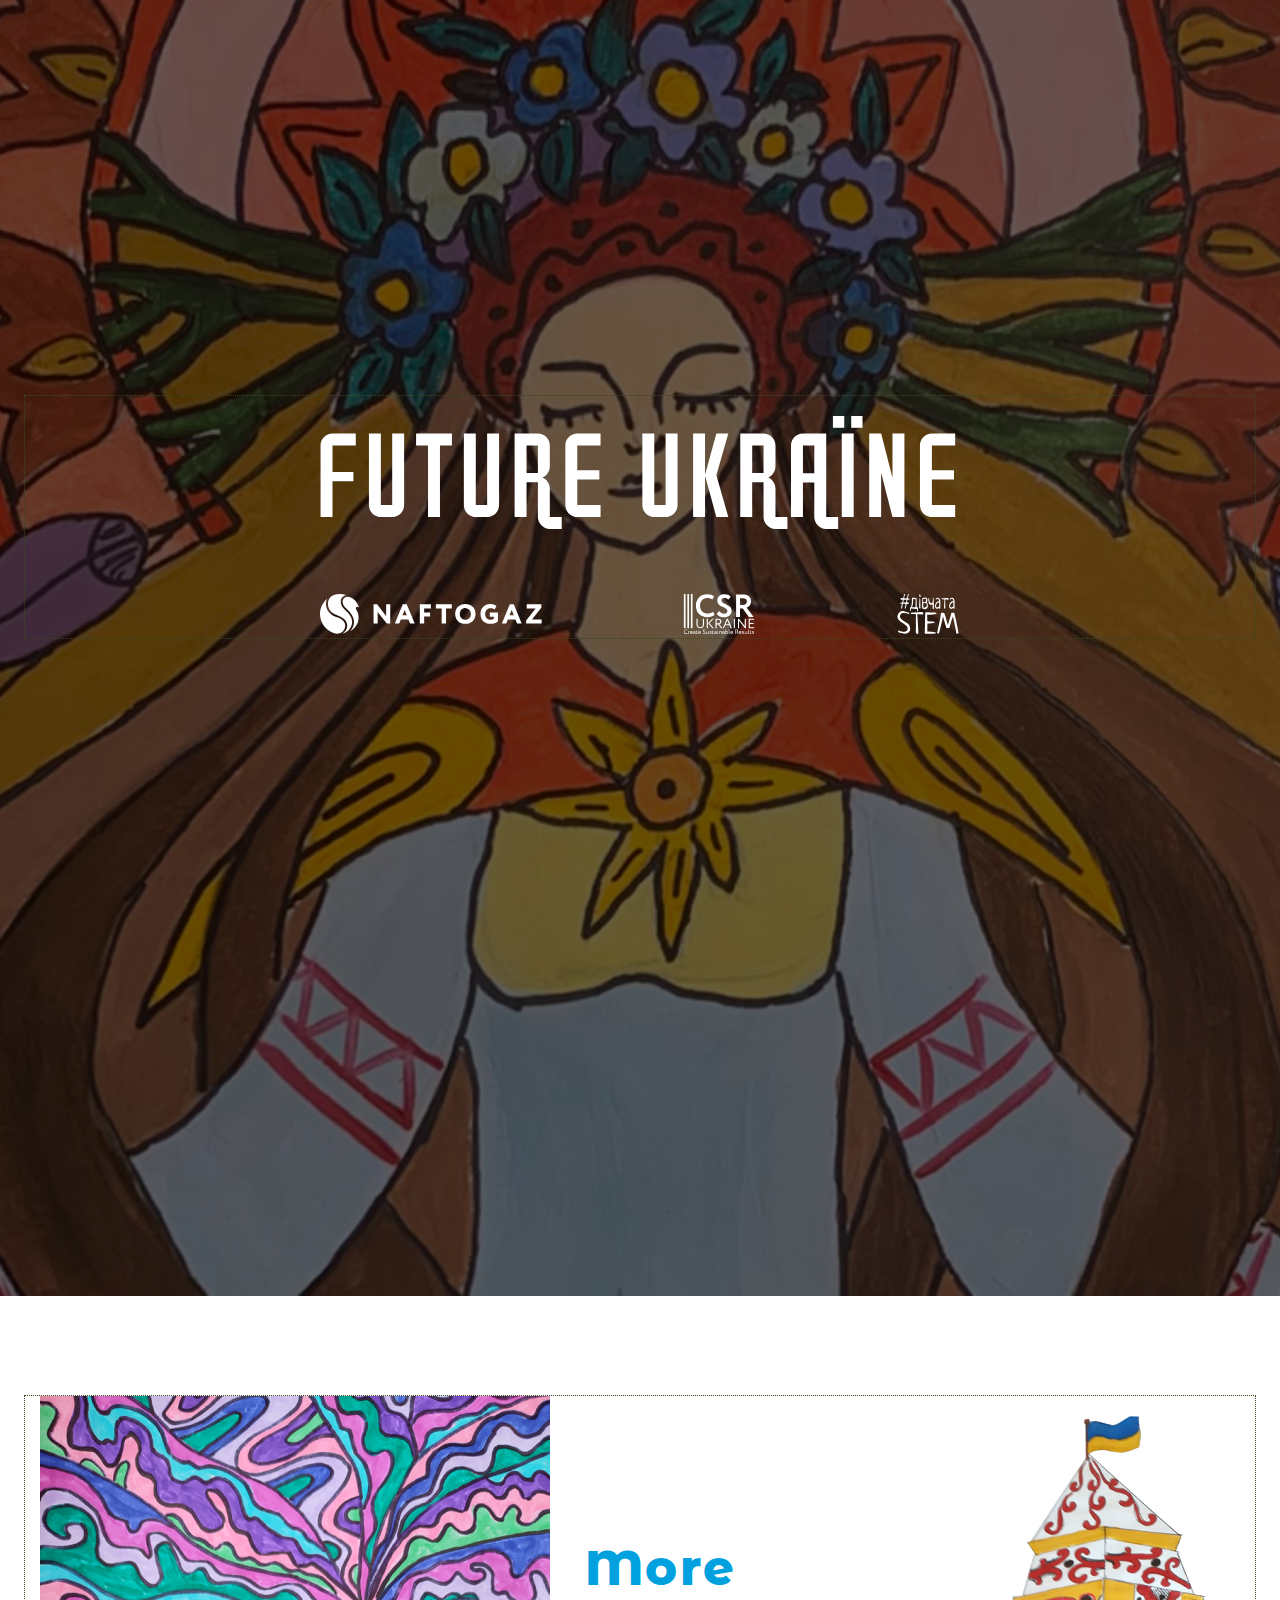
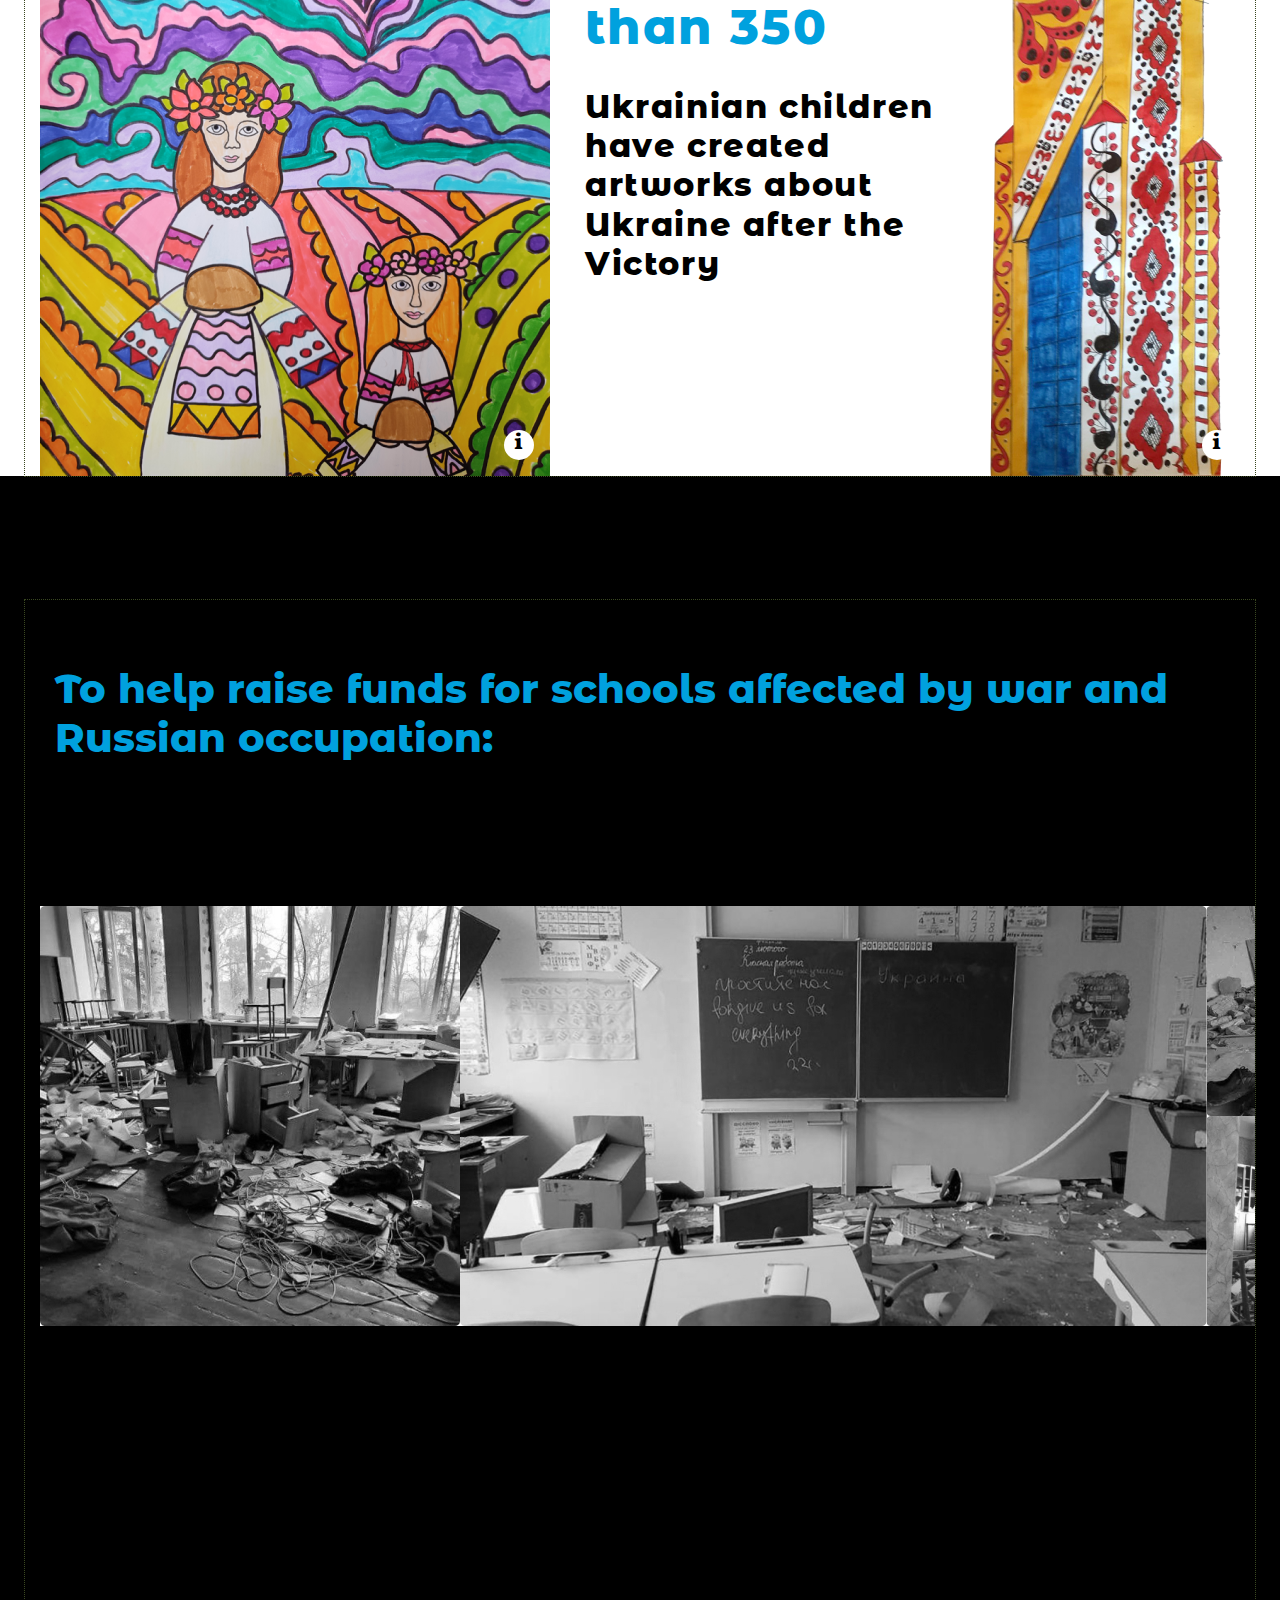
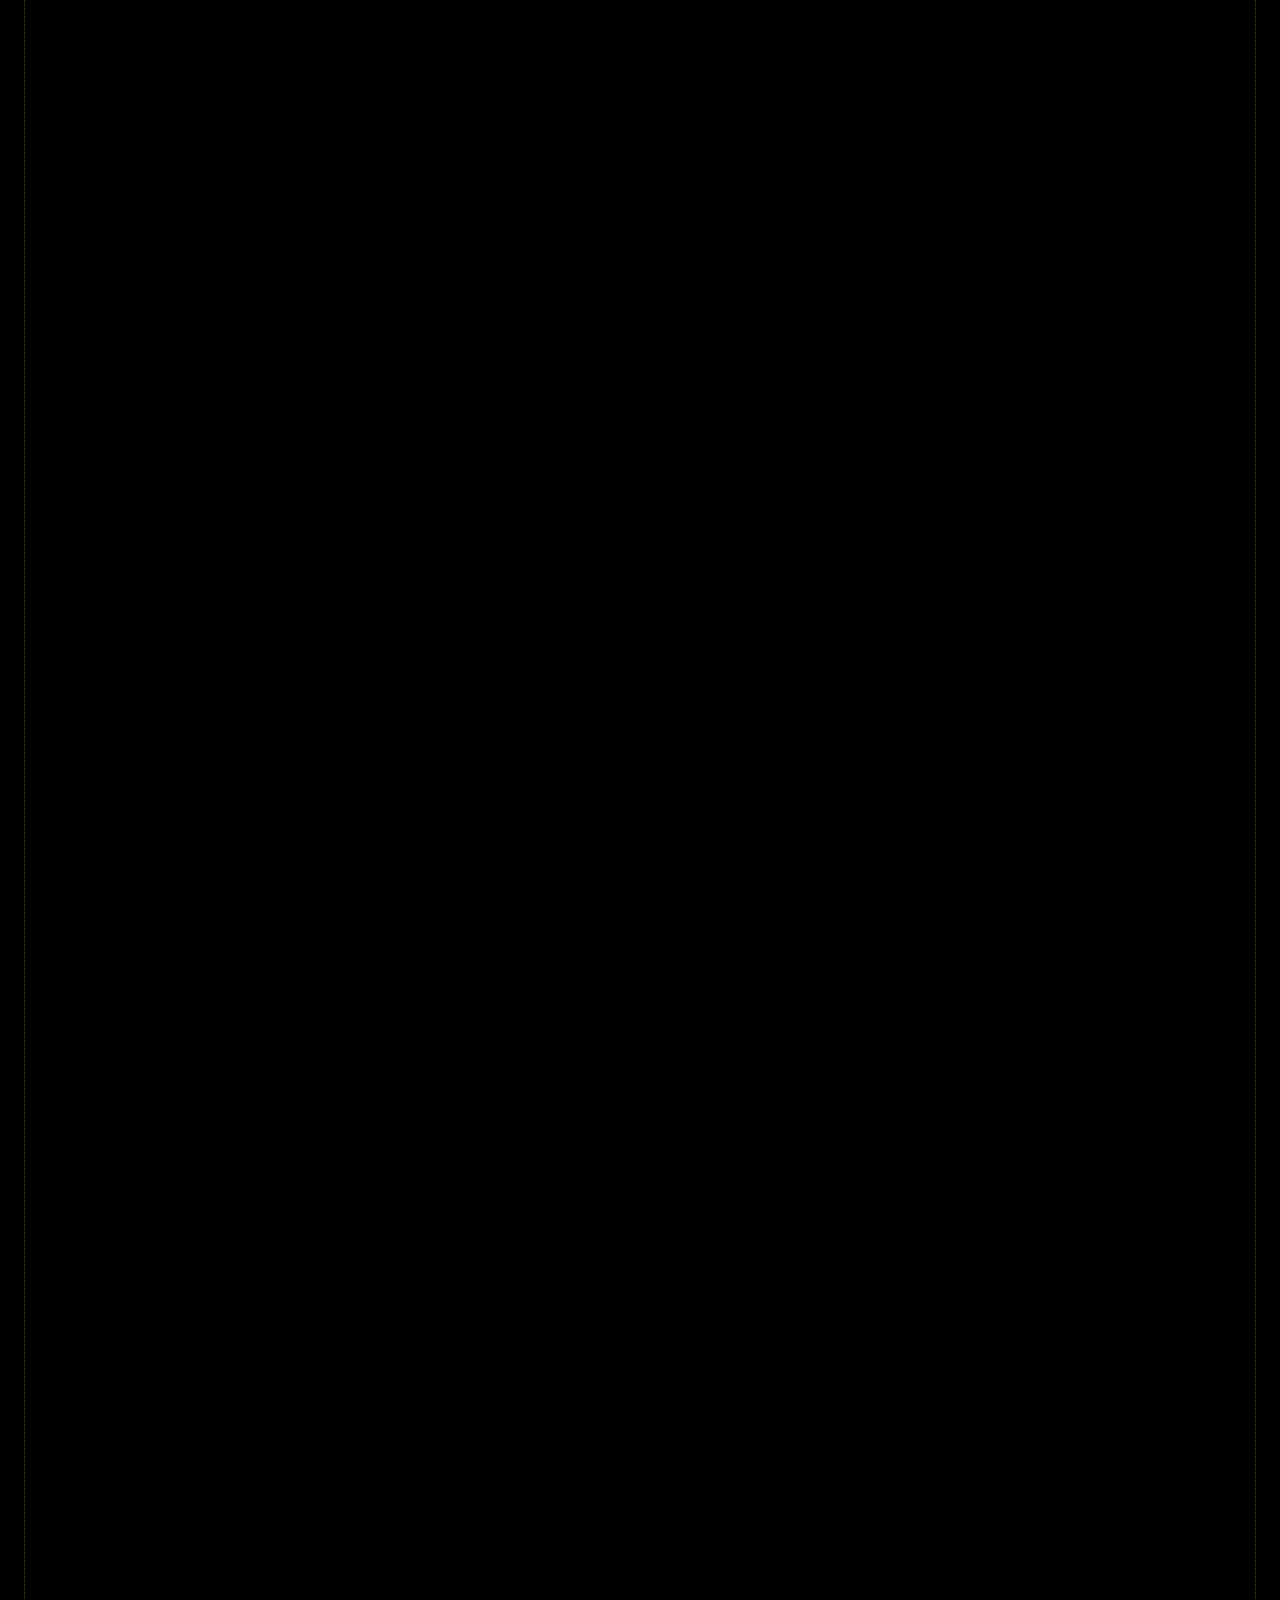
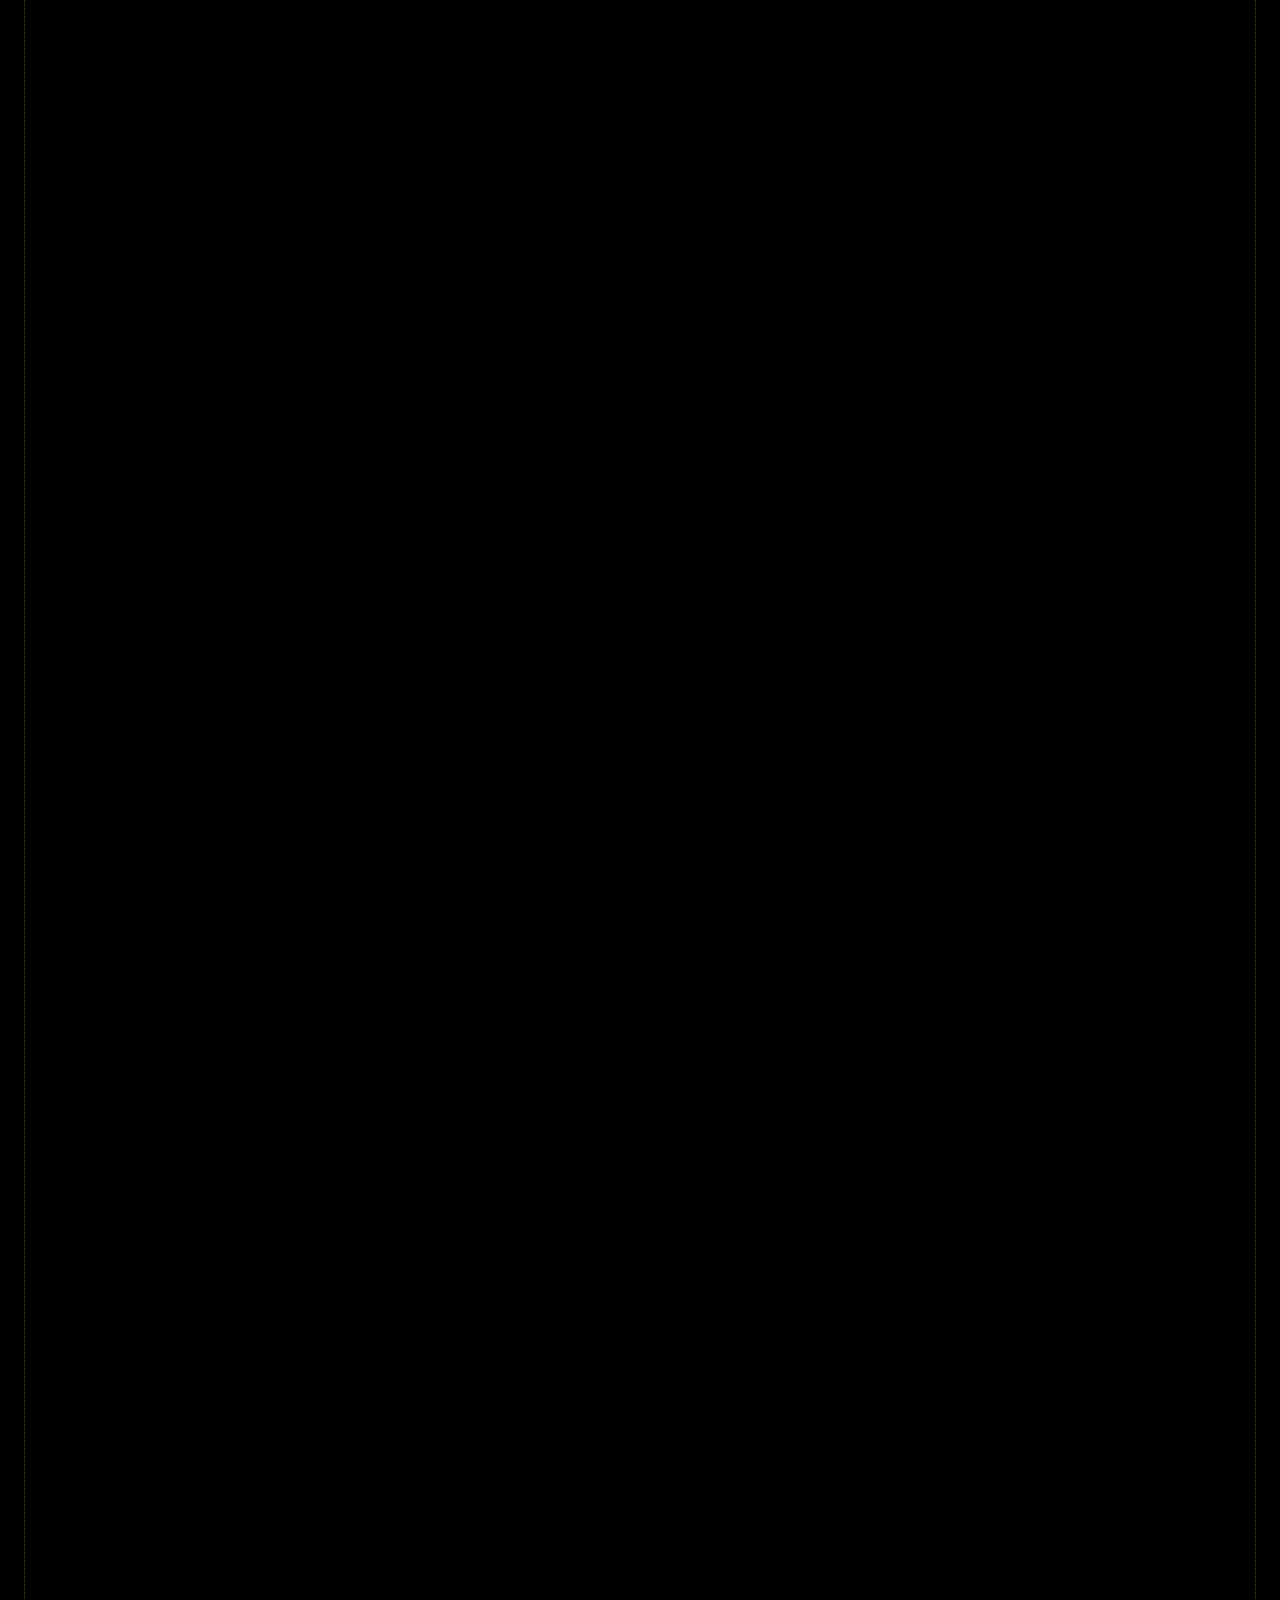
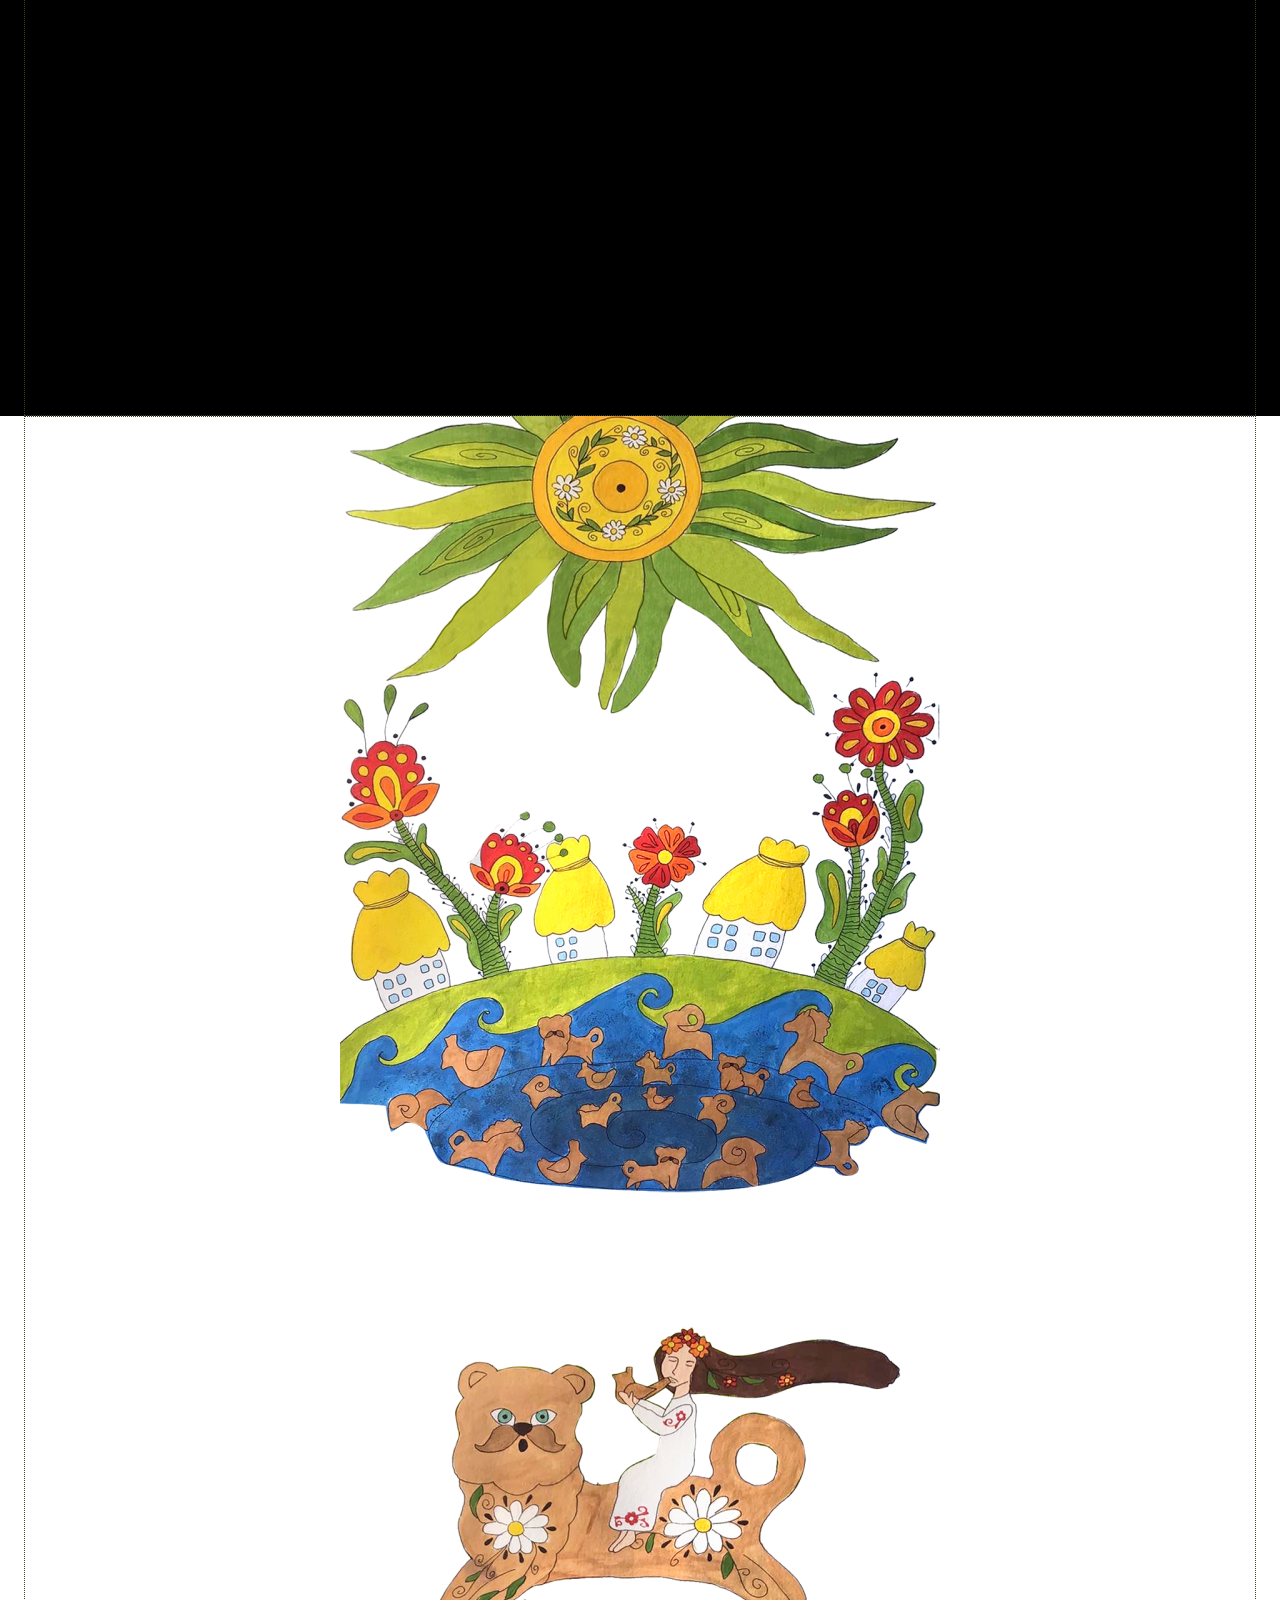
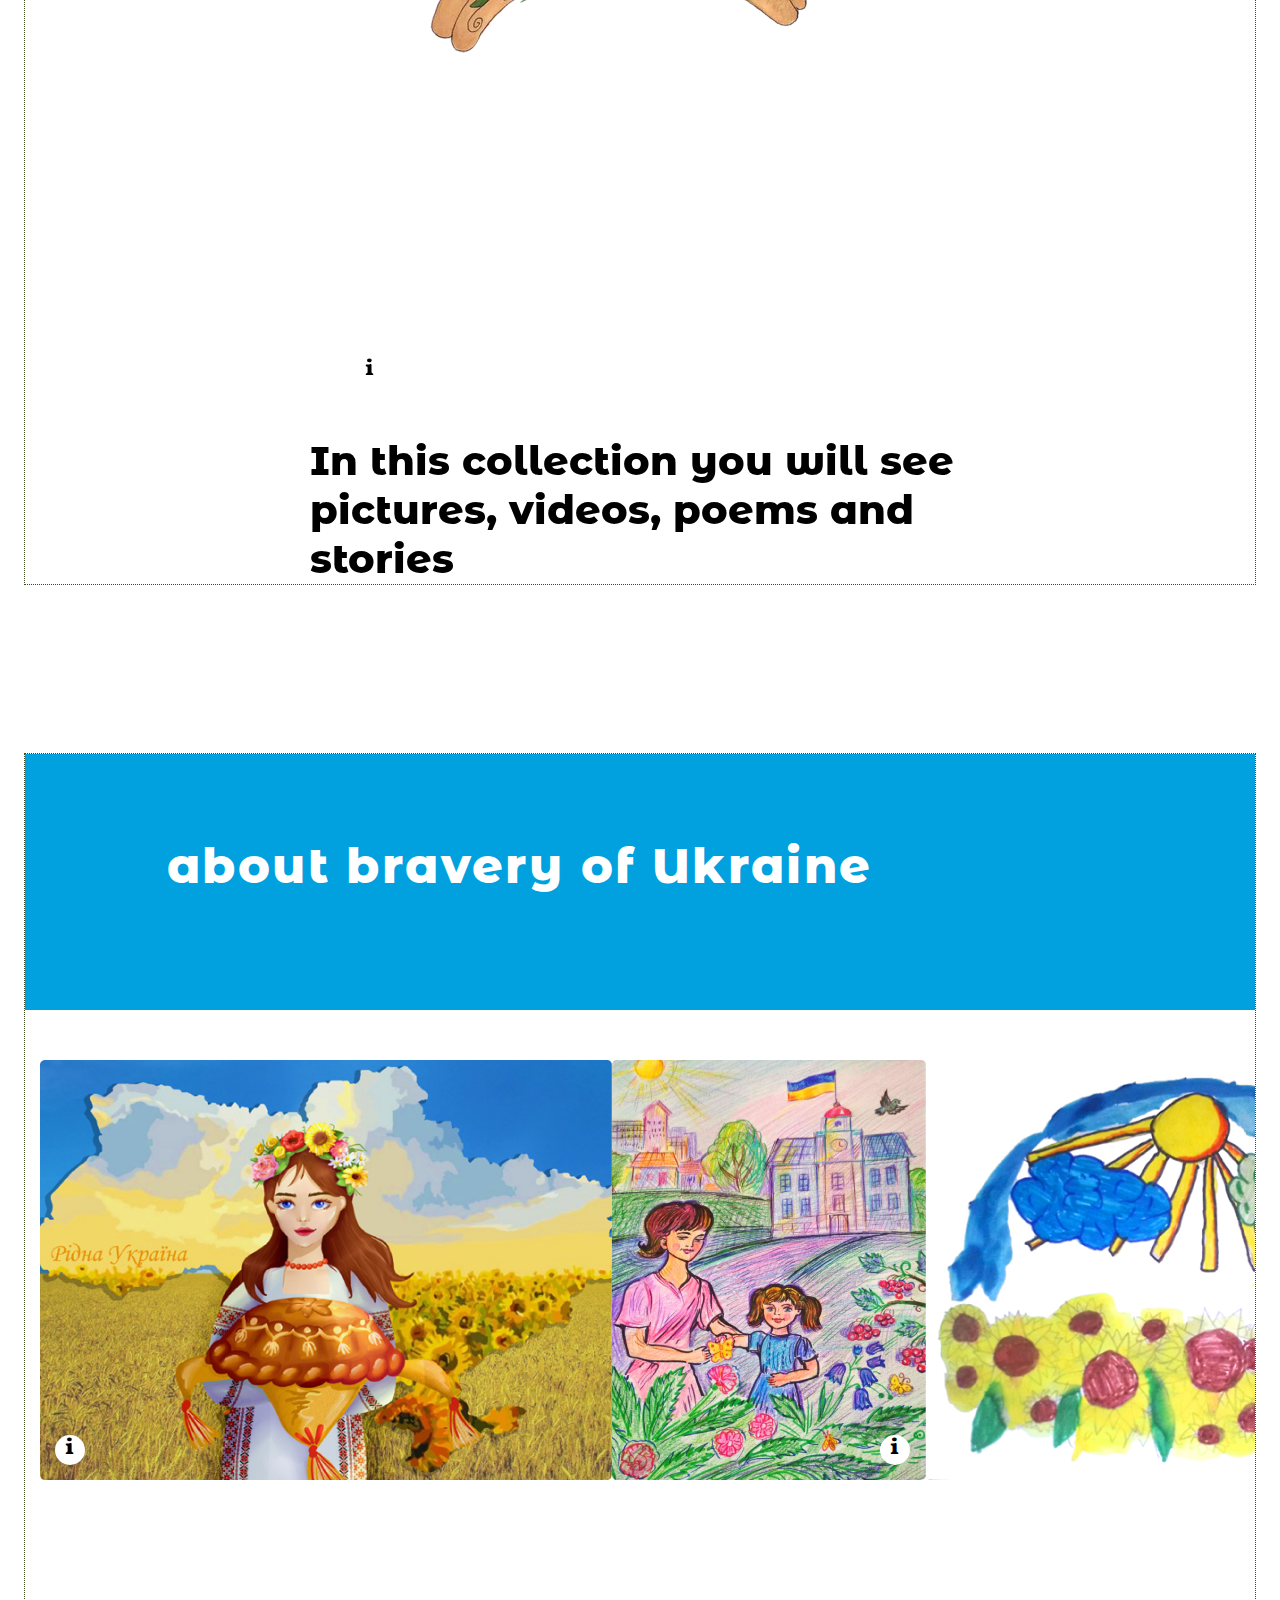
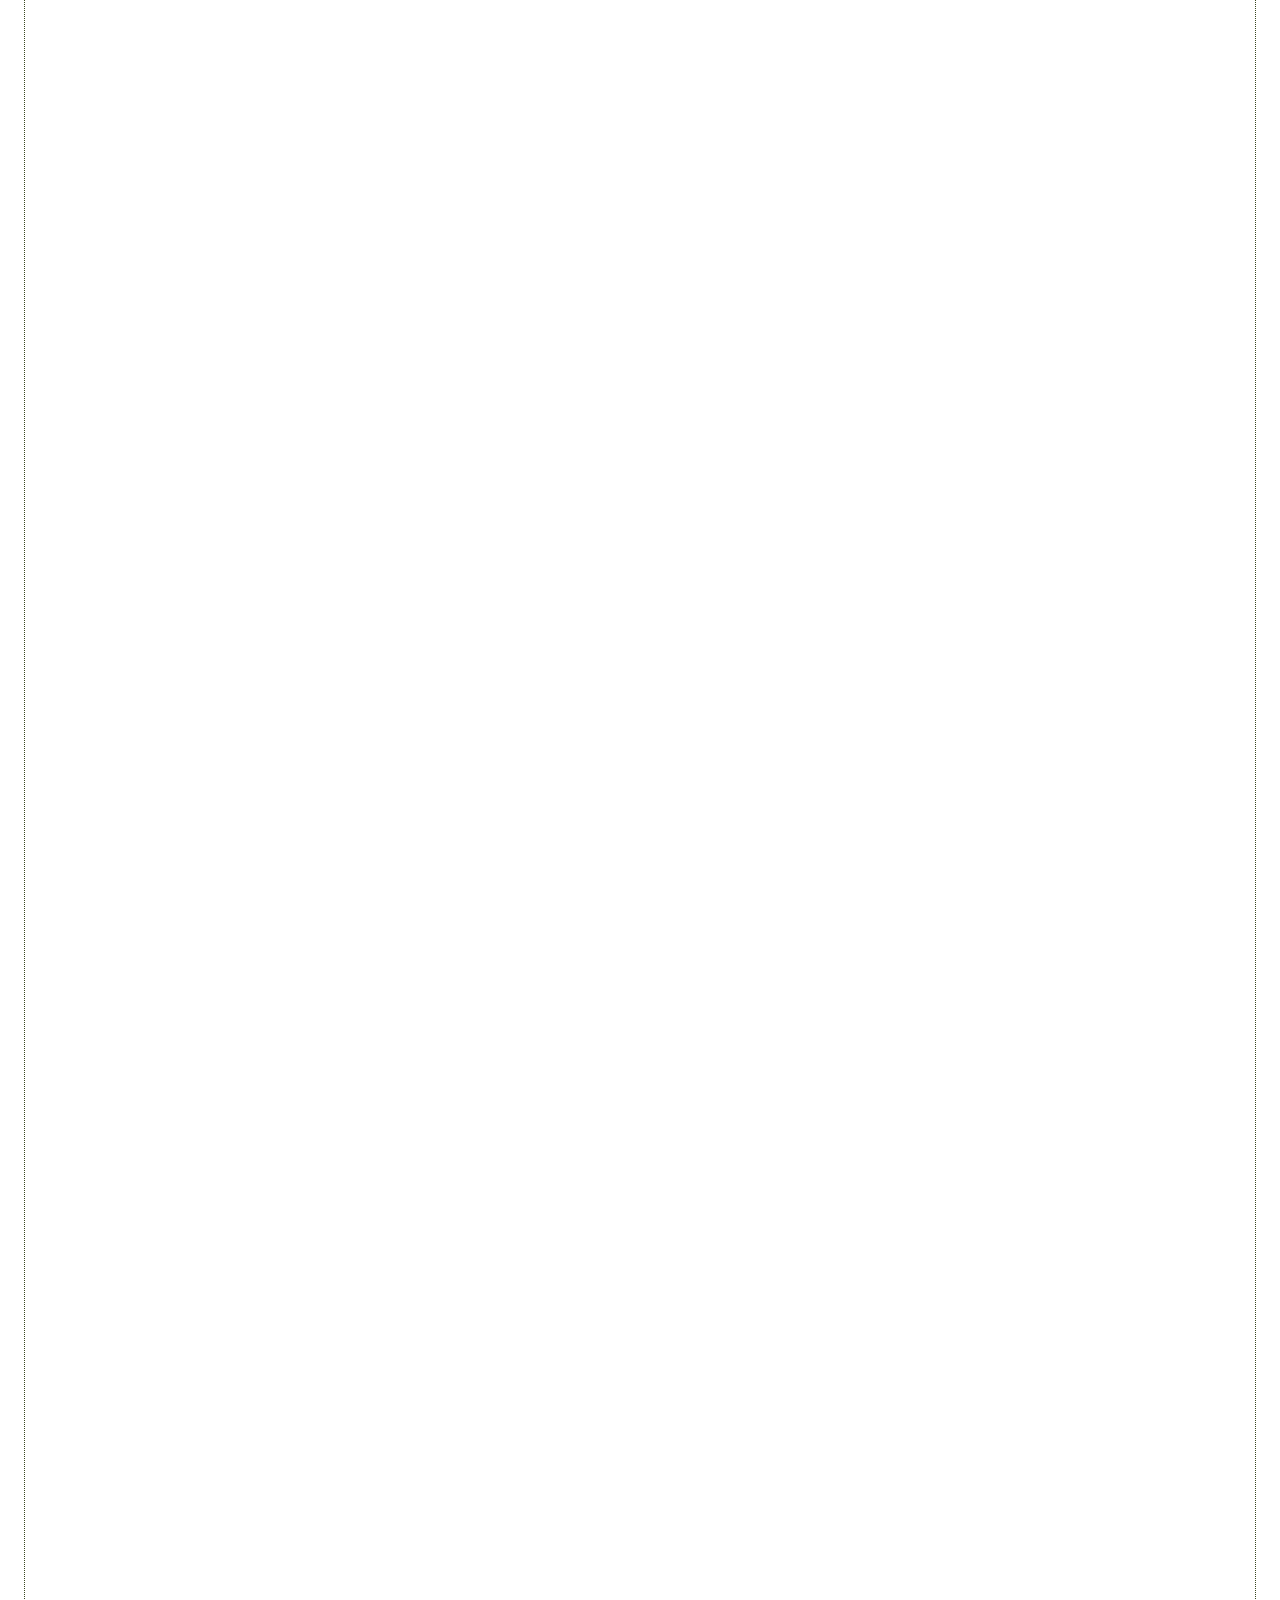
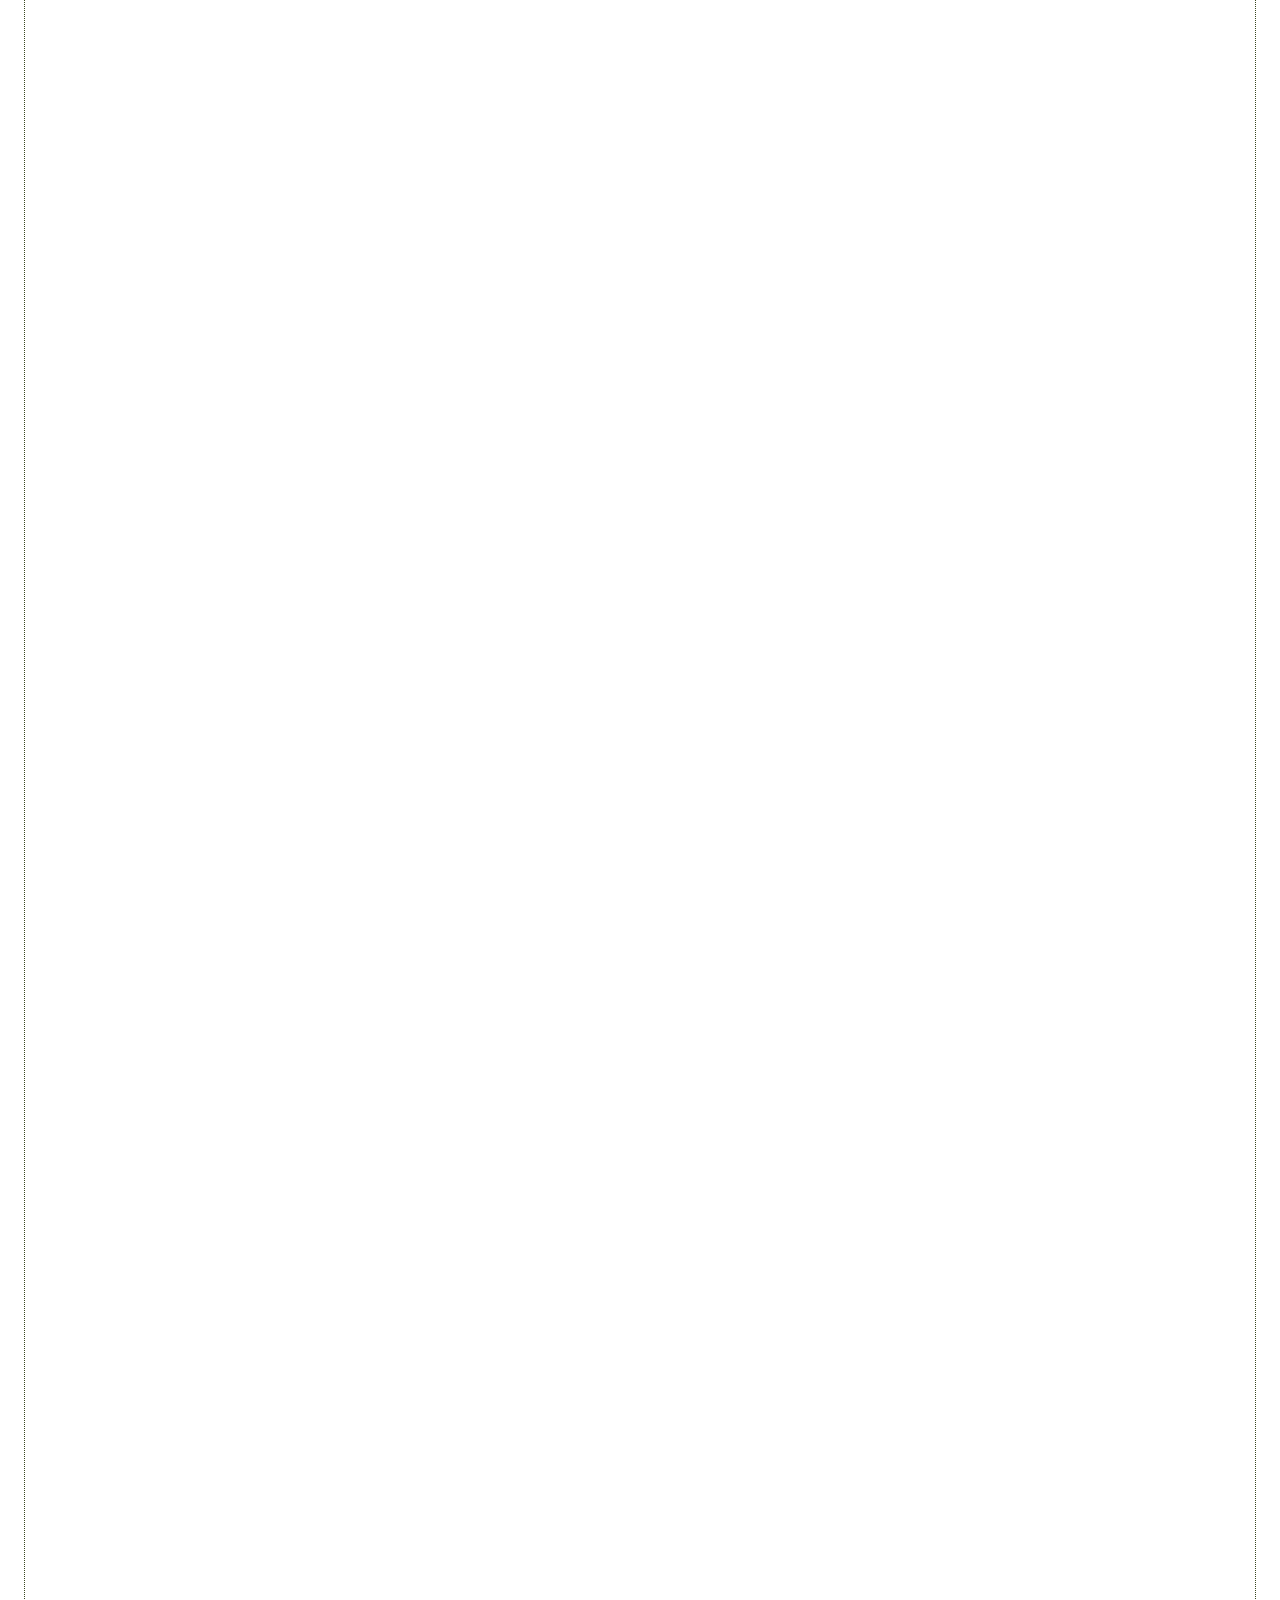
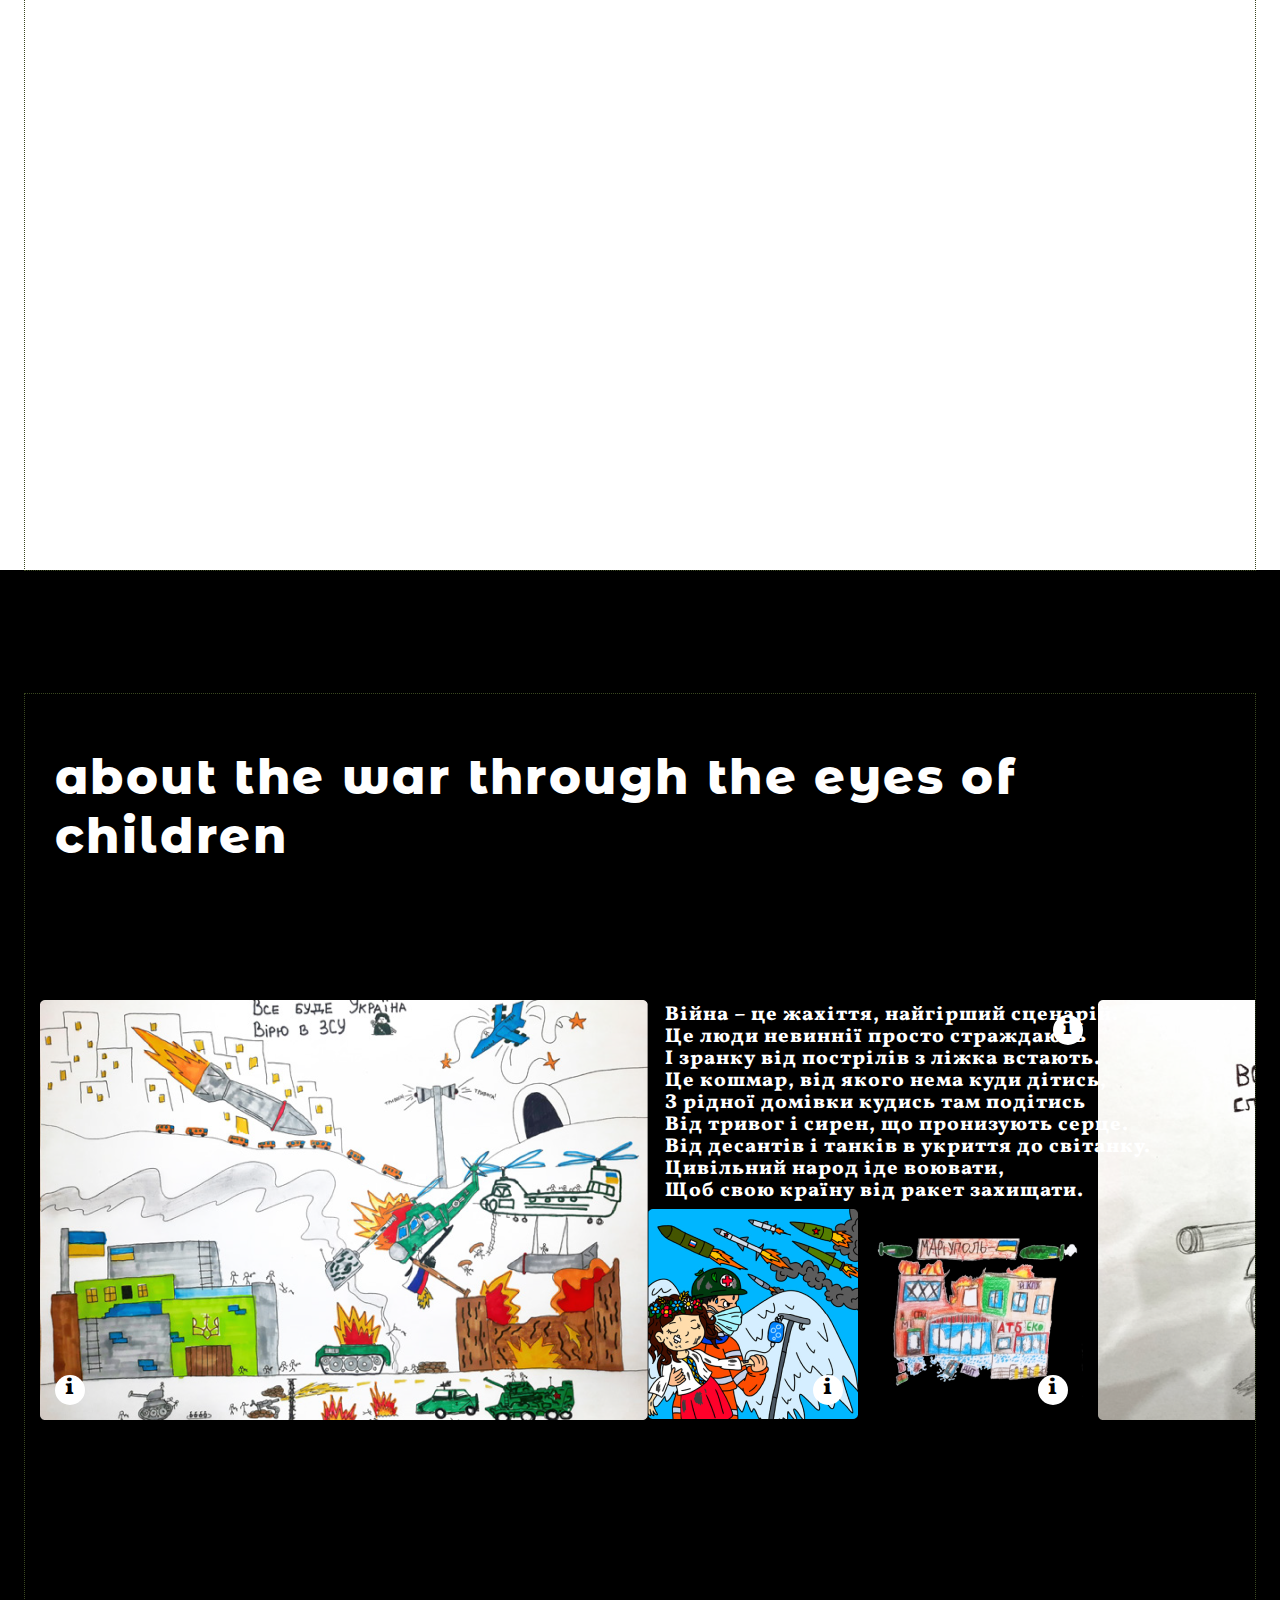
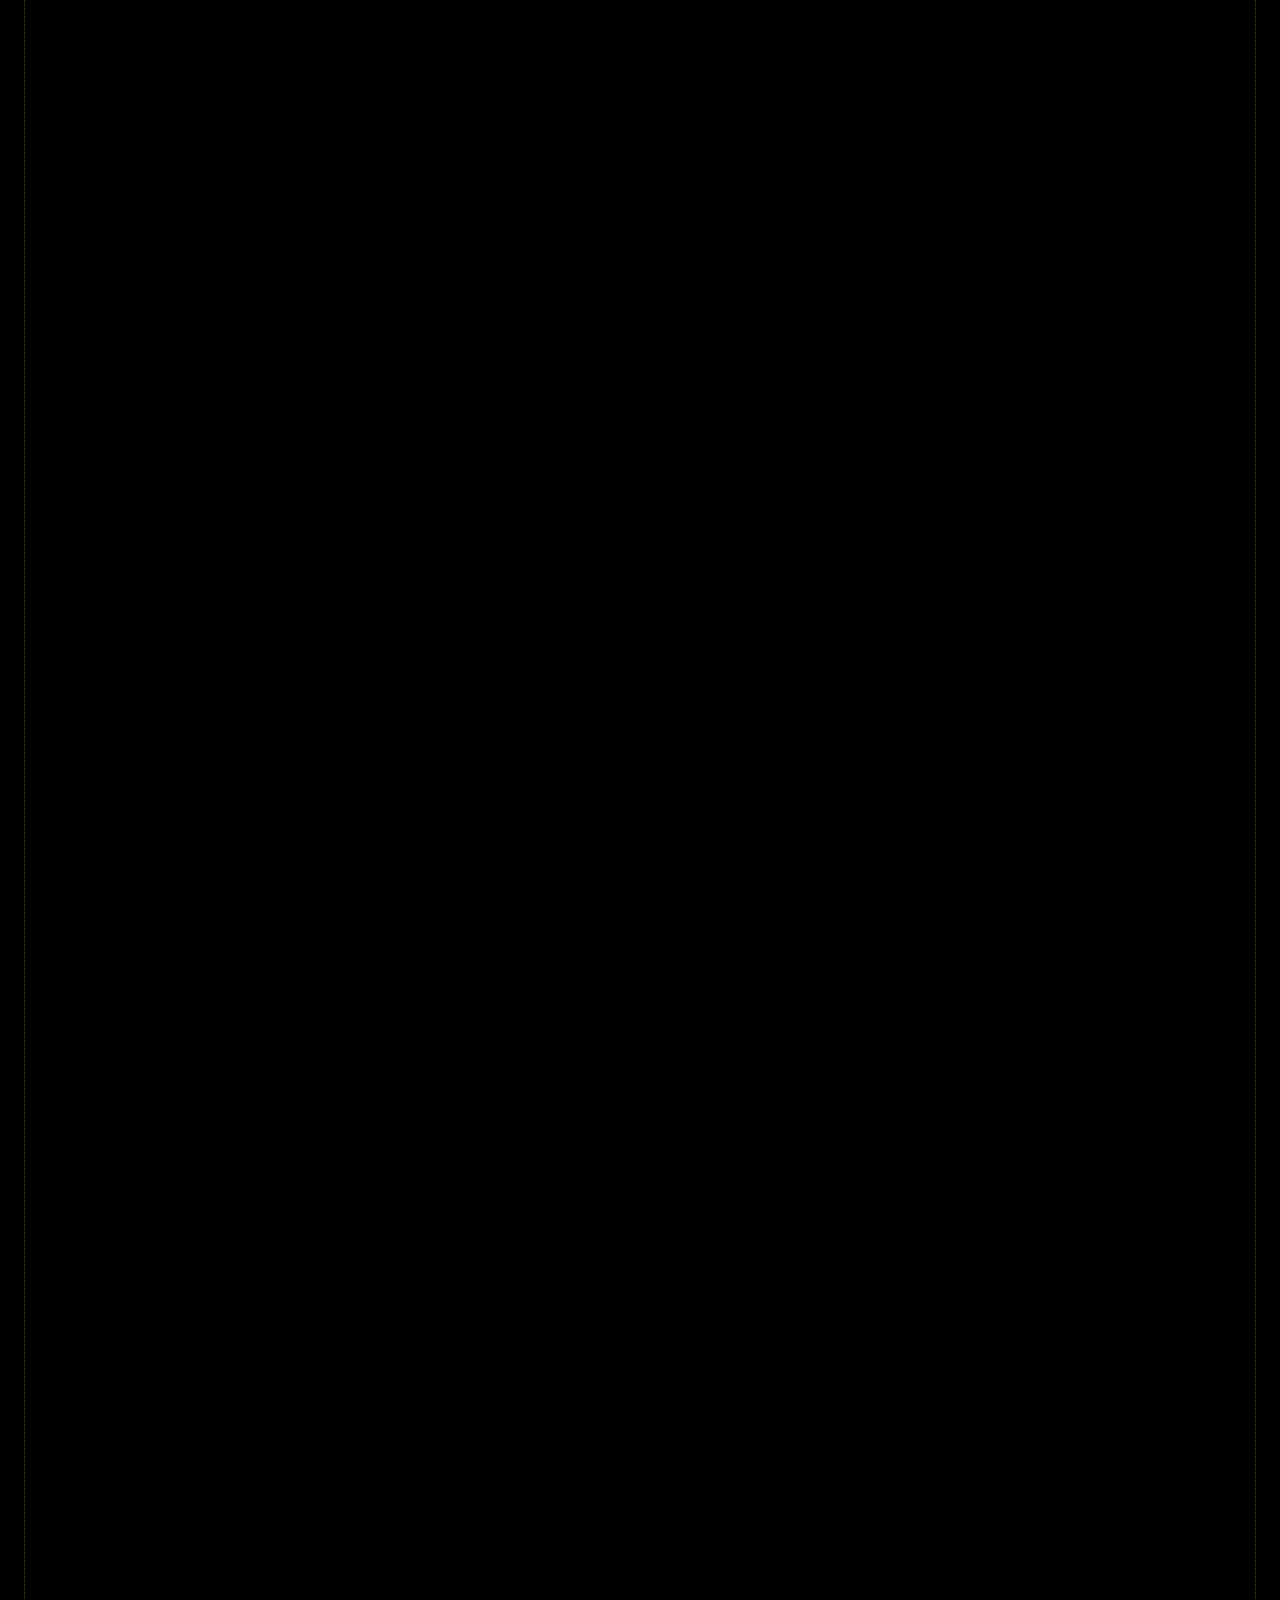
==== commit e66e1467: "add intro-section" ====
--- a/index.html
+++ b/index.html
@@ -120,7 +120,7 @@
       <section id="intro" class="intro-section">
         <div class="container intro-section_container">
           <div class="intro-section_grid-container">
-            <div class="intro-section_large-text">More than 350</div>
+            <div class="intro-section_large-text">More than&nbsp;350</div>
             <div class="intro-section_small-text">
               Ukrainian children have created artworks about Ukraine after the Victory
             </div>
--- a/css/main.min.css
+++ b/css/main.min.css
@@ -1 +1 @@
-:root{--base-color: #ffffff;--naftogaz-blue: #00a1de;--main-black: #000000;--transfotmation-time: 250ms;--tranformation-function: cubic-bezier(0.4, 0, 0.2, 1);--mainfont: "Montserrat Alternates", sans-serif;--adfont: "Vollkorn", serif}.visually-hidden{position:absolute;white-space:nowrap;width:1px;height:1px;overflow:hidden;border:0;padding:0;clip:rect(0 0 0 0);-webkit-clip-path:inset(50%);clip-path:inset(50%);margin:-1px}.sticky-spacer{width:20px;height:2400px;margin-left:-50px}@media screen and (min-width: 768px){.sticky-spacer{height:3840px}}.requisites-section_work-1::after,.about-hopes-tile9::after,.about-hopes-tile7::after,.about-hopes-tile6::after,.about-hopes-tile4::after,.about-hopes-tile3::after,.about-hopes-tile2::after,.about-hopes-tile1::after,.aboutwar-tile9::after,.aboutwar-tile8::after,.aboutwar-tile7::after,.aboutwar-tile6::after,.aboutwar-tile5::after,.aboutwar-tile4::after,.aboutwar-tile3::after,.aboutwar-tile2::after,.aboutwar-tile1::after,.invi-tile7::after,.invi-tile5::after,.invi-tile4::after,.invi-tile3::after,.invi-tile2::after,.invi-tile1::after,.intro2-section_work-1-2::after,.intro-section_work-2::after,.intro-section_work-1::after{content:"i";font-family:var(--adfont);font-size:24px;letter-spacing:.05em;display:-webkit-box;display:-ms-flexbox;display:flex;-webkit-box-orient:vertical;-webkit-box-direction:normal;-ms-flex-direction:column;flex-direction:column;-webkit-box-pack:end;-ms-flex-pack:end;justify-content:flex-end;-webkit-box-align:center;-ms-flex-align:center;align-items:center;width:30px;height:30px;background-color:var(--base-color);color:var(--main-black);position:absolute;border-radius:50%;cursor:pointer}.about-hopes-tile8::after,.about-hopes-tile5::after,.invi-tile6::after{content:"i";font-family:var(--adfont);font-size:24px;letter-spacing:.05em;display:-webkit-box;display:-ms-flexbox;display:flex;-webkit-box-orient:vertical;-webkit-box-direction:normal;-ms-flex-direction:column;flex-direction:column;-webkit-box-pack:end;-ms-flex-pack:end;justify-content:flex-end;-webkit-box-align:center;-ms-flex-align:center;align-items:center;width:30px;height:30px;background-color:var(--main-black);color:var(--base-color);position:absolute;border-radius:50%;cursor:pointer}.note{position:absolute;z-index:3;padding:5px;border:1px solid #000;color:var(--main-black);background-color:var(--base-color);text-align:center;opacity:.9;font-family:var(--adfont);font-size:12px;line-height:1.23;letter-spacing:.05em;cursor:pointer}body{background-color:#fff;margin:0;padding:0;color:var(--base-color);font-family:var(--mainfont);font-weight:800}p,ul{margin:0;padding:0}a{color:var(--base-color)}.title{margin:0;padding:0}.link{text-decoration:none;font-style:normal;color:inherit}.list{padding:0;margin:0;list-style:none}.header{position:fixed;z-index:5;width:100%;background-color:rgba(125,125,125,.5);-webkit-transform:translateY(-100%);transform:translateY(-100%);-webkit-transition-property:-webkit-transform;transition-property:-webkit-transform;transition-property:transform;transition-property:transform, -webkit-transform;-webkit-transition-duration:var(--transfotmation-time);transition-duration:var(--transfotmation-time);-webkit-transition-timing-function:var(--tranformation-function);transition-timing-function:var(--tranformation-function)}@media screen and (min-width: 1200px){.header{position:absolute;white-space:nowrap;width:1px;height:1px;overflow:hidden;border:0;padding:0;clip:rect(0 0 0 0);-webkit-clip-path:inset(50%);clip-path:inset(50%);margin:-1px}}.header.active{-webkit-transform:translateY(0);transform:translateY(0)}.header_container{width:100%;margin:0 auto;padding-left:25px;padding-right:15px;padding-top:8px;padding-bottom:8px}@media screen and (min-width: 480px){.header_container{width:480px}}@media screen and (min-width: 768px){.header_container{width:100%;padding-top:17px;padding-bottom:17px;padding-left:50px;padding-right:50px}}.logo{-webkit-transform:translateY(-200%);transform:translateY(-200%);-webkit-transition-property:-webkit-transform;transition-property:-webkit-transform;transition-property:transform;transition-property:transform, -webkit-transform;-webkit-transition-duration:var(--transfotmation-time);transition-duration:var(--transfotmation-time);-webkit-transition-timing-function:var(--tranformation-function);transition-timing-function:var(--tranformation-function)}.logo.active{-webkit-transform:translateY(0);transform:translateY(0)}.logo-icon{display:block;height:24px;margin-top:10px;margin-bottom:10px}@media screen and (min-width: 768px){.logo-icon{height:26px}}.top-menu{display:-webkit-box;display:-ms-flexbox;display:flex;-webkit-box-pack:justify;-ms-flex-pack:justify;justify-content:space-between;-webkit-box-align:center;-ms-flex-align:center;align-items:center}.top-menu-controls{display:-webkit-box;display:-ms-flexbox;display:flex;-webkit-box-pack:justify;-ms-flex-pack:justify;justify-content:space-between;-webkit-box-align:center;-ms-flex-align:center;align-items:center}.menu-container{width:100%;padding-top:90px;padding-bottom:60px;-webkit-transition-property:-webkit-transform;transition-property:-webkit-transform;transition-property:transform;transition-property:transform, -webkit-transform;-webkit-transition-duration:var(--transfotmation-time);transition-duration:var(--transfotmation-time);-webkit-transition-timing-function:var(--tranformation-function);transition-timing-function:var(--tranformation-function);position:fixed;top:0;right:-100%;z-index:1;background-color:var(--main-black);padding:48px 40px}.menu-container.is-open{-webkit-transform:translateX(-100%);transform:translateX(-100%)}.langchanger{display:-webkit-box;display:-ms-flexbox;display:flex;-webkit-box-pack:start;-ms-flex-pack:start;justify-content:flex-start;-webkit-box-align:center;-ms-flex-align:center;align-items:center;-ms-flex-wrap:wrap;flex-wrap:wrap}.langchanger__text{margin-left:20px;height:100%}.langchanger__link{display:block;height:100%;font-weight:800;font-size:24px;line-height:1.23;letter-spacing:.05em}.tumbler{position:relative;width:80px;height:24px;background-color:#d9d9d9;border-radius:12px;border:2px #d9d9d9 solid}.tumbler__right-back{position:absolute;height:20px;width:40px;border-bottom-right-radius:12px;border-top-right-radius:12px;background-color:#888;left:36px}.tumbler__ball{position:absolute;top:-5px;left:16px;width:30px;height:30px;background-position:center;border:2px #d9d9d9 solid;border-radius:50%}.tumbler__ball--to-eng{background-image:url(../img/flag-gb.svg)}.tumbler__ball--to-ukr{background-image:url(../img/flag-ua.svg)}.langswitch{height:100%}@media screen and (max-width: 350px){.langswitch{position:absolute;white-space:nowrap;width:1px;height:1px;overflow:hidden;border:0;padding:0;clip:rect(0 0 0 0);-webkit-clip-path:inset(50%);clip-path:inset(50%);margin:-1px}}.langswitch-items{display:-webkit-box;display:-ms-flexbox;display:flex;-webkit-box-pack:end;-ms-flex-pack:end;justify-content:flex-end}.langswitch-item{margin-right:5px;margin-left:5px}.langswitch-link{display:block;padding-top:15px;padding-bottom:15px;font-size:14px;font-weight:500}.langswitch-link--current{color:rgba(255,255,255,.5);text-decoration:none}.top-menu-button{display:-webkit-inline-box;display:-ms-inline-flexbox;display:inline-flex;margin:0;padding:0;border:none;background-color:rgba(0,0,0,0);color:var(--base-color);position:relative;z-index:2}.top-menu-use{fill:currentColor}.top-menu-button .top-menu-use__cross{display:none}.top-menu-button.is-open .top-menu-use__cross{display:block}.top-menu-button.is-open .top-menu-use__menu{display:none}.site-nav{color:var(--base-color);font-size:36px;line-height:1.23;margin-bottom:60px}.site-nav__item:not(:last-child){margin-bottom:30px}.site-nav__item:hover,.site-nav__item:focus,.site-nav__item:active{color:var(--naftogaz-blue)}.container{margin:0 auto;padding:0 15px}@media screen and (min-width: 480px){.container{width:480px}}@media screen and (min-width: 768px){.container{width:768px}}@media screen and (min-width: 1200px){.container{width:1200px}}.main-section{padding-top:44vh;height:100vh;background-image:-webkit-gradient(linear, left top, right top, from(rgba(0, 0, 0, 0.6)), to(rgba(0, 0, 0, 0.6))),url(../img/main-mob@1x.png);background-image:linear-gradient(to right, rgba(0, 0, 0, 0.6), rgba(0, 0, 0, 0.6)),url(../img/main-mob@1x.png);background-repeat:no-repeat;background-position-x:center;background-position-y:center;background-size:cover}@media(min-device-pixel-ratio: 2),(-webkit-min-device-pixel-ratio: 2),(min-resolution: 192dpi),(min-resolution: 2dppx){.main-section{background-image:-webkit-gradient(linear, left top, right top, from(rgba(0, 0, 0, 0.6)), to(rgba(0, 0, 0, 0.6))),url(../img/main-mob@2x.png);background-image:linear-gradient(to right, rgba(0, 0, 0, 0.6), rgba(0, 0, 0, 0.6)),url(../img/main-mob@2x.png)}}@media screen and (min-width: 768px){.main-section{background-image:-webkit-gradient(linear, left top, right top, from(rgba(0, 0, 0, 0.6)), to(rgba(0, 0, 0, 0.6))),url(../img/main-tablet@1x.png);background-image:linear-gradient(to right, rgba(0, 0, 0, 0.6), rgba(0, 0, 0, 0.6)),url(../img/main-tablet@1x.png)}}@media screen and (min-width: 768px)and (min-device-pixel-ratio: 2),screen and (min-width: 768px)and (-webkit-min-device-pixel-ratio: 2),screen and (min-width: 768px)and (min-resolution: 192dpi),screen and (min-width: 768px)and (min-resolution: 2dppx){.main-section{background-image:-webkit-gradient(linear, left top, right top, from(rgba(0, 0, 0, 0.6)), to(rgba(0, 0, 0, 0.6))),url(../img/main-tablet@2x.png);background-image:linear-gradient(to right, rgba(0, 0, 0, 0.6), rgba(0, 0, 0, 0.6)),url(../img/main-tablet@2x.png)}}@media screen and (min-width: 1200px){.main-section{background-image:-webkit-gradient(linear, left top, right top, from(rgba(0, 0, 0, 0.6)), to(rgba(0, 0, 0, 0.6))),url(../img/main-desktop@1x.png);background-image:linear-gradient(to right, rgba(0, 0, 0, 0.6), rgba(0, 0, 0, 0.6)),url(../img/main-desktop@1x.png)}}@media screen and (min-width: 1200px)and (min-device-pixel-ratio: 2),screen and (min-width: 1200px)and (-webkit-min-device-pixel-ratio: 2),screen and (min-width: 1200px)and (min-resolution: 192dpi),screen and (min-width: 1200px)and (min-resolution: 2dppx){.main-section{background-image:-webkit-gradient(linear, left top, right top, from(rgba(0, 0, 0, 0.6)), to(rgba(0, 0, 0, 0.6))),url(../img/main-desktop@2x.png);background-image:linear-gradient(to right, rgba(0, 0, 0, 0.6), rgba(0, 0, 0, 0.6)),url(../img/main-desktop@2x.png)}}.main-title{height:152px;margin-left:auto;margin-right:auto;margin-bottom:66px;background-repeat:no-repeat;background-position:center;background-size:contain}.main-title--eng{background-image:url(../img/main-title-mob-eng.svg)}.main-title--ukr{background-image:url(../img/main-title-mob-ukr.svg)}@media screen and (min-width: 768px){.main-title{max-width:428px;margin-bottom:68px}.main-title--eng{background-image:url(../img/main-title-tablet-eng.svg)}.main-title--ukr{background-image:url(../img/main-title-tablet-ukr.svg)}}@media screen and (min-width: 1200px){.main-title{max-width:640px;margin-bottom:46px}}.main-orglogos{max-width:315px;margin-left:auto;margin-right:auto;margin-bottom:66px}@media screen and (min-width: 768px){.main-orglogos{max-width:428px}}@media screen and (min-width: 1200px){.main-orglogos{max-width:640px}}.main-orglogos_logo-items{display:-webkit-box;display:-ms-flexbox;display:flex;-webkit-box-pack:justify;-ms-flex-pack:justify;justify-content:space-between;-webkit-box-align:stretch;-ms-flex-align:stretch;align-items:stretch}.main-orglogos_logo-img{height:20px}@media screen and (min-width: 768px){.main-orglogos_logo-img{height:30px}}@media screen and (min-width: 1200px){.main-orglogos_logo-img{height:40px}}.intro-section{padding-top:100px;color:var(--main-black)}.intro-section_grid-container{display:grid;grid-template-rows:auto auto auto;grid-template-columns:auto auto;gap:0px;height:100%;max-width:100%}@media screen and (min-width: 1200px){.intro-section_grid-container{grid-template-rows:auto auto;grid-template-columns:auto auto auto}}.intro-section_large-text{font-size:40px;line-height:1.23;letter-spacing:.05em;color:var(--naftogaz-blue);grid-row-start:1;grid-column-start:1;grid-row-end:2;grid-column-end:3;align-self:end}@media screen and (min-width: 768px){.intro-section_large-text{padding-left:35px}}.intro-section_small-text{font-size:30px;line-height:1.23;letter-spacing:.05em;margin-top:40px;grid-row-start:2;grid-column-start:1;grid-row-end:3;grid-column-end:2;align-self:start}@media screen and (min-width: 768px){.intro-section_small-text{grid-row-start:2;grid-column-start:1;grid-row-end:3;grid-column-end:2;width:440px;margin-top:30px;margin-bottom:50px;padding-left:35px}}.intro-section_work-1{position:relative;grid-row-start:2;grid-column-start:2;grid-row-end:3;grid-column-end:3;align-self:end;width:123px}@media screen and (min-width: 768px){.intro-section_work-1{grid-row-start:2;grid-column-start:2;grid-row-end:4;grid-column-end:3;width:298px}}.intro-section_work-1::after{bottom:16px;left:12px}@media screen and (min-width: 768px){.intro-section_work-1::after{left:0;left:240px}}.intro-section_work-1-img{display:block}.intro-section_work-2{position:relative;bottom:0px;grid-row-start:3;grid-column-start:1;grid-row-end:4;grid-column-end:3;max-width:100%;align-self:end}@media screen and (min-width: 768px){.intro-section_work-2{grid-row-start:3;grid-column-start:1;grid-row-end:4;grid-column-end:1;width:455px}}.intro-section_work-2::after{bottom:16px;right:16px}.intro-section_work-2-img{position:relative;bottom:0;display:block;width:100%}.schools-section{padding-top:124px;color:var(--naftogaz-blue);min-height:100vh;background-color:var(--main-black)}.schools-section_flex-container{position:sticky;top:120px;height:calc(100vh - 124px);display:-webkit-box;display:-ms-flexbox;display:flex;-webkit-box-orient:vertical;-webkit-box-direction:normal;-ms-flex-direction:column;flex-direction:column;-webkit-box-pack:end;-ms-flex-pack:end;justify-content:flex-end}.schools-section_flex-container2{display:-webkit-box;display:-ms-flexbox;display:flex;-webkit-box-orient:vertical;-webkit-box-direction:normal;-ms-flex-direction:column;flex-direction:column;-webkit-box-pack:center;-ms-flex-pack:center;justify-content:center;-webkit-box-flex:1;-ms-flex-positive:1;flex-grow:1;background-color:var(--main-black);margin:0 -15px}.schools-section_text{font-weight:800;font-size:40px;line-height:1.23;margin-bottom:30px;padding:0 30px}.schools-section_text--ls{letter-spacing:-0.01em}.schools-slider_plate{background-color:var(--main-black)}.schools-slider_tiles{display:grid;grid-template-rows:auto auto;grid-template-columns:auto auto auto auto auto;gap:0px;height:100%}.schools-slider_tile{position:relative}.schools-tile1{grid-area:1/1/3/2;width:280px}@media screen and (min-width: 768px){.schools-tile1{grid-area:1/1/3/2;width:420px}}.schools-tile2{grid-area:1/2/2/3;width:235px}@media screen and (min-width: 768px){.schools-tile2{grid-area:2/3/3/4;width:420px}}.schools-tile3{grid-area:1/3/2/5;overflow:hidden;width:420px;height:235px}@media screen and (min-width: 768px){.schools-tile3{grid-area:1/3/2/4;width:421px;height:210px}}.schools-tile4{grid-area:2/2/3/4;width:420px}@media screen and (min-width: 768px){.schools-tile4{grid-area:1/2/3/3;width:746px}}.schools-tile5{grid-area:2/4/3/5;width:235px}@media screen and (min-width: 768px){.schools-tile5{grid-area:1/4/3/5;width:420px}}.schools-tile6{grid-area:1/6/3/7;width:470px}@media screen and (min-width: 768px){.schools-tile6{grid-area:1/5/3/6;width:420px}}.schools-slider_tile-img{display:block;-webkit-filter:grayscale(100%);filter:grayscale(100%)}.schools-slider_tile-img:hover{-webkit-filter:none;filter:none}.schools-slider_tile-text{color:var(--base-color);padding-left:5px;padding-right:25px}.chools-slider_added-text{width:380px;font-size:30px;line-height:1.23;letter-spacing:.05em;color:var(--naftogaz-blue)}@media screen and (min-width: 768px){.chools-slider_added-text{font-size:32px;width:480px;-webkit-transform:translateX(-90px);transform:translateX(-90px)}}.chools-slider_added-text-span{color:var(--base-color)}.schools-slider_stop-text{color:var(--base-color);font-size:40px;line-height:1.23;letter-spacing:.05em;width:380px;margin:0 auto 50px}.schools-slider_stop-text-link{color:var(--naftogaz-blue)}.intro2-section{color:var(--main-black);padding-bottom:46px}.intro2-section_sticky-container{position:relative}.intro2-section_work-1-1{position:sticky;top:0;margin:0 -15px}@media screen and (min-width: 768px){.intro2-section_work-1-1{width:600px;margin-left:auto;margin-right:auto}}.intro2-section_work-1-1-img{display:block;max-width:100%}.intro2-section_work-1-2{position:sticky;top:0;z-index:3;margin:0 -15px}@media screen and (min-width: 768px){.intro2-section_work-1-2{width:600px;margin-left:auto;margin-right:auto}}.intro2-section_work-1-2::after{bottom:6px;left:15px}.intro2-section_work-1-2-img{display:block;max-width:100%}.intro2-section_small-text{position:sticky;top:940px;font-size:36px;line-height:1.23;margin-top:44px}@media screen and (min-width: 768px){.intro2-section_small-text{width:660px;margin-left:auto;margin-right:auto;font-size:40px}}.btn-donate{display:block;font-family:inherit;font-size:32px;line-height:39px;text-align:center;color:var(--base-color);background-color:var(--naftogaz-blue);cursor:pointer;padding:10px 70px;width:380px;margin:0 auto;border:1px solid rgba(0,0,0,0)}.invi-section{padding-top:124px;color:var(--base-color);min-height:100vh}.invi-section_flex-container{position:sticky;top:120px;height:calc(100vh - 124px);display:-webkit-box;display:-ms-flexbox;display:flex;-webkit-box-orient:vertical;-webkit-box-direction:normal;-ms-flex-direction:column;flex-direction:column;-webkit-box-pack:end;-ms-flex-pack:end;justify-content:flex-end}.invi-section_flex-container2{display:-webkit-box;display:-ms-flexbox;display:flex;-webkit-box-orient:vertical;-webkit-box-direction:normal;-ms-flex-direction:column;flex-direction:column;-webkit-box-pack:center;-ms-flex-pack:center;justify-content:center;-webkit-box-flex:1;-ms-flex-positive:1;flex-grow:1;background-color:var(--naftogaz-blue);margin:0 -15px}.invi-section_text{font-weight:800;font-size:40px;line-height:1.23;letter-spacing:.05em;margin-bottom:30px;padding:0 30px}@media screen and (min-width: 768px){.invi-section_text{font-size:48px;padding-left:142px;width:732px}}.new-slider{height:586px;overflow:hidden;margin-left:-15px;margin-right:-15px}@media screen and (min-width: 768px){.new-slider{height:520px}}.new-slider_plate{position:relative;width:2400px;height:100%;padding-left:15px;display:-webkit-box;display:-ms-flexbox;display:flex;-webkit-box-pack:justify;-ms-flex-pack:justify;justify-content:space-between;-webkit-box-align:center;-ms-flex-align:center;align-items:center}@media screen and (min-width: 768px){.new-slider_plate{width:3840px}}.new-slider_stop-slide{width:480px;height:100%;display:-webkit-box;display:-ms-flexbox;display:flex;-webkit-box-orient:vertical;-webkit-box-direction:normal;-ms-flex-direction:column;flex-direction:column;-webkit-box-pack:center;-ms-flex-pack:center;justify-content:center;-webkit-box-align:center;-ms-flex-align:center;align-items:center}.invi-slider_plate{background-color:var(--base-color)}.invi-slider_tiles{display:grid;grid-template-rows:auto auto;grid-template-columns:auto auto auto 460px auto;gap:0px}@media screen and (min-width: 768px){.invi-slider_tiles{grid-template-columns:auto auto auto auto auto auto auto}}.invi-slider_tile{position:relative}.invi-tile1{grid-row-start:1;grid-column-start:1;grid-row-end:2;grid-column-end:2;width:320px}@media screen and (min-width: 768px){.invi-tile1{grid-row-start:1;grid-column-start:1;grid-row-end:3;grid-column-end:2;width:571px}}.invi-tile1::after{bottom:15px;left:15px}.invi-tile2{grid-row-start:2;grid-column-start:1;grid-row-end:3;grid-column-end:2;width:320px}@media screen and (min-width: 768px){.invi-tile2{grid-row-start:1;grid-column-start:4;grid-row-end:3;grid-column-end:5;width:571px}}.invi-tile2::after{bottom:15px;right:15px}.invi-tile3{grid-row-start:1;grid-column-start:2;grid-row-end:3;grid-column-end:3;width:350px}@media screen and (min-width: 768px){.invi-tile3{grid-row-start:1;grid-column-start:2;grid-row-end:3;grid-column-end:3;width:314px}}.invi-tile3::after{bottom:15px;right:15px}.invi-tile4{grid-row-start:1;grid-column-start:3;grid-row-end:2;grid-column-end:4;width:320px}@media screen and (min-width: 768px){.invi-tile4{grid-row-start:1;grid-column-start:5;grid-row-end:3;grid-column-end:6;width:572px}}.invi-tile4::after{top:15px;left:15px}.invi-tile5{grid-row-start:2;grid-column-start:3;grid-row-end:3;grid-column-end:4;width:320px}@media screen and (min-width: 768px){.invi-tile5{grid-row-start:1;grid-column-start:3;grid-row-end:3;grid-column-end:4;width:571px}}.invi-tile5::after{bottom:15px;right:15px}.invi-tile6{grid-row-start:1;grid-column-start:4;grid-row-end:3;grid-column-end:5}@media screen and (min-width: 768px){.invi-tile6{grid-row-start:1;grid-column-start:6;grid-row-end:3;grid-column-end:7;width:372px}}.invi-tile6::after{bottom:15px;right:25px}.invi-tile7{grid-row-start:1;grid-column-start:5;grid-row-end:3;grid-column-end:6;width:350px}@media screen and (min-width: 768px){.invi-tile7{grid-row-start:1;grid-column-start:7;grid-row-end:3;grid-column-end:8;width:314px}}.invi-tile7::after{bottom:15px;right:15px}.invi-slider_tile-img{display:block}.invi-slider_tile-text{color:var(--main-black);padding-left:50px;padding-right:25px}@media screen and (min-width: 768px){.invi-slider_tile-text{padding-left:30px}}.invi-slider_tile-text-pre{font-family:var(--adfont);font-size:18px;line-height:1.23;letter-spacing:.05em}@media screen and (min-width: 768px){.invi-slider_tile-text-pre{font-size:20px;line-height:1.1;margin-top:12px;margin-bottom:6px}}.invi-slider_stop-text{color:var(--main-black);font-size:40px;line-height:1.23;letter-spacing:.05em;width:380px;margin:0 auto 50px}.invi-slider_stop-text-link{color:var(--naftogaz-blue)}.aboutwar-section{padding-top:124px;color:var(--base-color);min-height:100vh;background-color:var(--main-black)}.aboutwar-section_flex-container{position:sticky;top:120px;height:calc(100vh - 124px);display:-webkit-box;display:-ms-flexbox;display:flex;-webkit-box-orient:vertical;-webkit-box-direction:normal;-ms-flex-direction:column;flex-direction:column;-webkit-box-pack:end;-ms-flex-pack:end;justify-content:flex-end}.aboutwar-section_flex-container2{display:-webkit-box;display:-ms-flexbox;display:flex;-webkit-box-orient:vertical;-webkit-box-direction:normal;-ms-flex-direction:column;flex-direction:column;-webkit-box-pack:center;-ms-flex-pack:center;justify-content:center;-webkit-box-flex:1;-ms-flex-positive:1;flex-grow:1;background-color:var(--main-black);margin:0 -15px}.aboutwar-section_text{font-weight:800;font-size:40px;line-height:1.23;letter-spacing:.05em;margin-bottom:30px;padding:0 30px}@media screen and (min-width: 768px){.aboutwar-section_text{font-size:48px}}.aboutwar-slider_plate{background-color:var(--main-black)}.aboutwar-slider_tiles{display:grid;grid-template-rows:auto auto;grid-template-columns:auto auto auto auto auto auto auto;gap:0px;height:100%}@media screen and (min-width: 768px){.aboutwar-slider_tiles{grid-template-columns:auto auto auto auto auto auto auto auto}}.aboutwar-slider_tile{position:relative}.aboutwar-tile1{grid-row-start:1;grid-column-start:1;grid-row-end:2;grid-column-end:3;width:340px}@media screen and (min-width: 768px){.aboutwar-tile1{grid-row-start:1;grid-column-start:1;grid-row-end:3;grid-column-end:2;width:608px}}.aboutwar-tile1::after{bottom:15px;left:15px}.aboutwar-tile2{grid-row-start:2;grid-column-start:1;grid-row-end:3;grid-column-end:2;width:235px}@media screen and (min-width: 768px){.aboutwar-tile2{grid-row-start:2;grid-column-start:3;grid-row-end:3;grid-column-end:4;width:210px}}.aboutwar-tile2::after{bottom:15px;right:15px}.aboutwar-tile3{grid-row-start:2;grid-column-start:2;grid-row-end:3;grid-column-end:4;width:315px}@media screen and (min-width: 768px){.aboutwar-tile3{grid-row-start:1;grid-column-start:4;grid-row-end:3;grid-column-end:5;width:562px}}.aboutwar-tile3::after{bottom:15px;right:15px}.aboutwar-tile4{grid-row-start:1;grid-column-start:3;grid-row-end:2;grid-column-end:5}@media screen and (min-width: 768px){.aboutwar-tile4{grid-row-start:1;grid-column-start:2;grid-row-end:2;grid-column-end:4;width:450px}}.aboutwar-tile4::after{top:15px;right:15px}.aboutwar-tile5{grid-row-start:1;grid-column-start:5;grid-row-end:2;grid-column-end:6;width:235px}@media screen and (min-width: 768px){.aboutwar-tile5{grid-row-start:1;grid-column-start:6;grid-row-end:3;grid-column-end:7;width:420px}}.aboutwar-tile5::after{bottom:15px;right:15px}.aboutwar-tile6{grid-row-start:1;grid-column-start:6;grid-row-end:3;grid-column-end:7;width:375px}@media screen and (min-width: 768px){.aboutwar-tile6{grid-row-start:1;grid-column-start:7;grid-row-end:3;grid-column-end:8;width:335px}}.aboutwar-tile6::after{bottom:15px;left:15px}.aboutwar-tile7{grid-row-start:2;grid-column-start:4;grid-row-end:3;grid-column-end:5;width:315px}@media screen and (min-width: 768px){.aboutwar-tile7{grid-row-start:1;grid-column-start:5;grid-row-end:3;grid-column-end:6;width:563px}}.aboutwar-tile7::after{bottom:15px;right:15px}.aboutwar-tile8{grid-row-start:1;grid-column-start:7;grid-row-end:3;grid-column-end:8;width:320px}@media screen and (min-width: 768px){.aboutwar-tile8{grid-row-start:1;grid-column-start:8;grid-row-end:3;grid-column-end:9;width:286px}}.aboutwar-tile8::after{bottom:15px;left:15px}.aboutwar-tile9{grid-row-start:2;grid-column-start:5;grid-row-end:3;grid-column-end:6;width:235px}@media screen and (min-width: 768px){.aboutwar-tile9{grid-row-start:2;grid-column-start:2;grid-row-end:3;grid-column-end:3;width:210px}}.aboutwar-tile9::after{bottom:15px;right:15px}.aboutwar-slider_tile-img{display:block}.aboutwar-slider_tile-text{color:var(--base-color);padding-left:5px;padding-right:5px}@media screen and (min-width: 768px){.aboutwar-slider_tile-text{padding-left:17px}}.aboutwar-slider_tile-text-pre{font-family:var(--adfont);font-size:18px;line-height:1.23;letter-spacing:.05em}@media screen and (min-width: 768px){.aboutwar-slider_tile-text-pre{font-size:20px;line-height:1.1;margin-top:4px;margin-bottom:6px}}.aboutwar-slider_stop-text{color:var(--base-color);font-size:40px;line-height:1.23;letter-spacing:.05em;width:380px;margin:0 auto 50px}.aboutwar-slider_stop-text-link{color:var(--naftogaz-blue)}.about-hopes-section{padding-top:124px;min-height:100vh}.about-hopes-section_flex-container{position:sticky;top:120px;height:calc(100vh - 124px);display:-webkit-box;display:-ms-flexbox;display:flex;-webkit-box-orient:vertical;-webkit-box-direction:normal;-ms-flex-direction:column;flex-direction:column;-webkit-box-pack:end;-ms-flex-pack:end;justify-content:flex-end}.about-hopes-section_flex-container2{display:-webkit-box;display:-ms-flexbox;display:flex;-webkit-box-orient:vertical;-webkit-box-direction:normal;-ms-flex-direction:column;flex-direction:column;-webkit-box-pack:center;-ms-flex-pack:center;justify-content:center;-webkit-box-flex:1;-ms-flex-positive:1;flex-grow:1;background-color:var(--base-color);margin:0 -15px}.about-hopes-section_text{font-weight:800;font-size:40px;line-height:1.23;letter-spacing:.05em;margin-bottom:30px;padding-left:30px;padding-right:30px;color:var(--naftogaz-blue)}@media screen and (min-width: 768px){.about-hopes-section_text{font-size:48px;padding-left:142px;width:732px}}.about-hopes-slider_plate{background-color:var(--base-color)}.about-hopes-slider_tiles{display:grid;grid-template-rows:auto auto;grid-template-columns:auto auto auto auto auto auto auto;gap:0px;height:100%}@media screen and (min-width: 768px){.about-hopes-slider_tiles{grid-template-columns:auto auto auto auto auto auto auto auto}}.about-hopes-slider_tile{position:relative}.about-hopes-tile1{grid-row-start:1;grid-column-start:1;grid-row-end:2;grid-column-end:2;width:320px}@media screen and (min-width: 768px){.about-hopes-tile1{grid-row-start:1;grid-column-start:2;grid-row-end:3;grid-column-end:3;width:572px}}.about-hopes-tile1::after{bottom:15px;left:15px}.about-hopes-tile2{grid-row-start:1;grid-column-start:2;grid-row-end:2;grid-column-end:3;width:320px}@media screen and (min-width: 768px){.about-hopes-tile2{grid-row-start:2;grid-column-start:4;grid-row-end:3;grid-column-end:5;width:286px}}.about-hopes-tile2::after{bottom:15px;left:15px}.about-hopes-tile3{grid-row-start:1;grid-column-start:3;grid-row-end:2;grid-column-end:5;width:320px}@media screen and (min-width: 768px){.about-hopes-tile3{grid-row-start:1;grid-column-start:4;grid-row-end:2;grid-column-end:5;width:286px}}.about-hopes-tile3::after{top:15px;left:15px}.about-hopes-tile4{grid-row-start:1;grid-column-start:5;grid-row-end:2;grid-column-end:6;width:175px}@media screen and (min-width: 768px){.about-hopes-tile4{grid-row-start:1;grid-column-start:5;grid-row-end:3;grid-column-end:6;width:312px}}.about-hopes-tile4::after{bottom:15px;right:15px}.about-hopes-tile5{grid-row-start:1;grid-column-start:6;grid-row-end:3;grid-column-end:7;height:100%;display:-webkit-box;display:-ms-flexbox;display:flex;-webkit-box-orient:vertical;-webkit-box-direction:normal;-ms-flex-direction:column;flex-direction:column;-webkit-box-pack:center;-ms-flex-pack:center;justify-content:center}@media screen and (min-width: 768px){.about-hopes-tile5{grid-row-start:1;grid-column-start:7;grid-row-end:3;grid-column-end:8;width:290px}}.about-hopes-tile5::after{bottom:15px;right:15px}.about-hopes-tile6{grid-row-start:1;grid-column-start:7;grid-row-end:3;grid-column-end:8;width:340px}@media screen and (min-width: 768px){.about-hopes-tile6{grid-row-start:1;grid-column-start:8;grid-row-end:3;grid-column-end:9;width:304px}}.about-hopes-tile6::after{top:15px;right:15px}.about-hopes-tile7{grid-row-start:2;grid-column-start:1;grid-row-end:3;grid-column-end:2;width:320px}@media screen and (min-width: 768px){.about-hopes-tile7{grid-row-start:1;grid-column-start:1;grid-row-end:3;grid-column-end:2;width:572px}}.about-hopes-tile7::after{bottom:15px;left:15px}.about-hopes-tile8{grid-row-start:2;grid-column-start:2;grid-row-end:3;grid-column-end:4;height:100%;display:-webkit-box;display:-ms-flexbox;display:flex;-webkit-box-orient:vertical;-webkit-box-direction:normal;-ms-flex-direction:column;flex-direction:column;-webkit-box-pack:center;-ms-flex-pack:center;justify-content:center;width:100%}@media screen and (min-width: 768px){.about-hopes-tile8{grid-row-start:1;grid-column-start:3;grid-row-end:3;grid-column-end:4}}.about-hopes-tile8::after{bottom:15px;right:15px}.about-hopes-tile9{grid-row-start:2;grid-column-start:4;grid-row-end:3;grid-column-end:6;width:320px}@media screen and (min-width: 768px){.about-hopes-tile9{grid-row-start:1;grid-column-start:6;grid-row-end:3;grid-column-end:7;width:572px}}.about-hopes-tile9::after{bottom:15px;right:15px}.about-hopes-slider_tile-img{display:block}.about-hopes-slider_tile-text{color:var(--main-black);padding-left:25px;padding-right:25px;font-family:var(--adfont);font-size:18px;line-height:1.23;letter-spacing:.05em}@media screen and (min-width: 768px){.about-hopes-slider_tile-text{font-size:20px;line-height:1.1}}.about-hopes-slider_tile-text1{max-width:280px}.about-hopes-slider_tile-text2{width:100%}.about-hopes-slider_tile-text-pre{font-family:var(--adfont);font-size:18px;line-height:1.23;letter-spacing:.05em}@media screen and (min-width: 768px){.about-hopes-slider_tile-text-pre{font-size:20px;line-height:1.1}}.about-hopes-slider_stop-text{color:var(--main-black);font-size:40px;line-height:1.23;letter-spacing:.05em;width:380px;margin:0 auto 50px}.about-hopes-slider_stop-text-link{color:var(--naftogaz-blue)}.our-target-section{color:var(--base-color);background-color:var(--naftogaz-blue);padding-top:92px;padding-bottom:60px}@media screen and (min-width: 768px){.our-target-section{padding-top:140px;padding-bottom:70px}}.our-target-section_large-text{font-size:40px;line-height:1.23;margin-bottom:30px}@media screen and (min-width: 768px){.our-target-section_large-text{width:568px;margin-left:auto;margin-right:auto;margin-bottom:60px}}.youtube-media{overflow:hidden;position:relative;width:100%;margin-bottom:30px}@media screen and (min-width: 768px){.youtube-media{width:568px;margin-left:auto;margin-right:auto;margin-bottom:80px}}.youtube-media::after{padding-top:56.25%;display:block;content:""}.youtube-player{position:absolute;top:0;left:0;width:100%;height:100%}.progres-bar{text-align:center}.progres-bar_text{font-size:24px;line-height:1.23;margin-bottom:15px}@media screen and (min-width: 768px){.progres-bar_text{margin-bottom:30px}}.progres-bar_loader-line{width:100%;height:30px;position:relative;overflow:hidden;background-color:var(--base-color);margin:0 auto;padding:5px;border-radius:20px}.progres-bar_loader-line:before{content:"";position:absolute;top:5px;height:20px;background-color:#d9d9d9;border-radius:20px;left:5px;width:40px}@-webkit-keyframes lineAnim{0%{left:5px;width:20px}50%{left:5px;width:30px}100%{left:5px;width:40px}}@keyframes lineAnim{0%{left:5px;width:20px}50%{left:5px;width:30px}100%{left:5px;width:40px}}.requisites-section{color:var(--main-black);background-color:var(--base-color);text-align:center;padding-top:92px}.requisites-section_title{font-size:48px;line-height:1.23;margin-bottom:10px}@media screen and (min-width: 768px){.requisites-section_title{margin-bottom:14px}}.requisites-section_subtitle{font-size:36px;line-height:1.23;margin-bottom:30px}@media screen and (min-width: 768px){.requisites-section_subtitle{margin-bottom:66px}}.requisites-items{margin-bottom:30px}@media screen and (min-width: 768px){.requisites-items{margin-bottom:42px}}.requisites-item{margin-bottom:30px}@media screen and (min-width: 768px){.requisites-item{margin-bottom:42px}}.requisites-item-key{font-size:24px;line-height:1.23;margin-bottom:10px}@media screen and (min-width: 768px){.requisites-item-key{font-size:32px}}.requisites-item-value{font-size:16px;line-height:1.23}@media screen and (min-width: 768px){.requisites-item-value{font-size:20px}}.requisites-section_work-1{position:relative}.requisites-section_work-1::after{bottom:15px;right:15px}@media screen and (min-width: 768px){.requisites-section_work-1{margin-left:-15px;margin-right:-15px}}.requisites-section_work-1-img{width:100%;display:block}.footer{color:var(--base-color);background-color:var(--main-black);text-align:center;padding-top:92px;padding-bottom:30px}.footer_title{font-size:48px;line-height:1.23;margin-bottom:20px}.social{font-size:14px;line-height:1.23;margin-bottom:40px}@media screen and (min-width: 768px){.social{margin-bottom:24px}}.social-list{max-width:380px;margin-left:auto;margin-right:auto;margin-bottom:50px}@media screen and (min-width: 768px){.social-list{max-width:556px;margin-left:auto;margin-right:auto;margin-bottom:128px}}.social_item{margin-bottom:30px}@media screen and (min-width: 768px){.social_item{display:-webkit-box;display:-ms-flexbox;display:flex;-webkit-box-pack:start;-ms-flex-pack:start;justify-content:flex-start;-webkit-box-align:center;-ms-flex-align:center;align-items:center;margin-bottom:54px}.social_item:last-child{margin-bottom:0px}}.br{font-size:0px;letter-spacing:-0.5}.social_icon{margin-bottom:15px}@media screen and (min-width: 768px){.social_icon{margin-bottom:0;width:64px;margin-right:32px}}.social_icon-img{height:40px}@media screen and (min-width: 768px){.social_icon-img{height:48px}}.insta{margin-bottom:60px}@media screen and (min-width: 768px){.insta{margin-bottom:80px}}.insta_text{font-size:20px;line-height:1.23;margin-bottom:15px}@media screen and (min-width: 768px){.insta_text{font-size:16px}}.insta_link{font-size:14px;line-height:1.23}.main-orglogos--footer{margin-bottom:30px}.copyright{font-weight:500}/*# sourceMappingURL=main.min.css.map */+:root{--base-color: #ffffff;--naftogaz-blue: #00a1de;--main-black: #000000;--transfotmation-time: 250ms;--tranformation-function: cubic-bezier(0.4, 0, 0.2, 1);--mainfont: "Montserrat Alternates", sans-serif;--adfont: "Vollkorn", serif}.visually-hidden{position:absolute;white-space:nowrap;width:1px;height:1px;overflow:hidden;border:0;padding:0;clip:rect(0 0 0 0);-webkit-clip-path:inset(50%);clip-path:inset(50%);margin:-1px}.sticky-spacer{width:20px;height:2400px;margin-left:-50px}@media screen and (min-width: 768px){.sticky-spacer{height:3840px}}.requisites-section_work-1::after,.about-hopes-tile9::after,.about-hopes-tile7::after,.about-hopes-tile6::after,.about-hopes-tile4::after,.about-hopes-tile3::after,.about-hopes-tile2::after,.about-hopes-tile1::after,.aboutwar-tile9::after,.aboutwar-tile8::after,.aboutwar-tile7::after,.aboutwar-tile6::after,.aboutwar-tile5::after,.aboutwar-tile4::after,.aboutwar-tile3::after,.aboutwar-tile2::after,.aboutwar-tile1::after,.invi-tile7::after,.invi-tile5::after,.invi-tile4::after,.invi-tile3::after,.invi-tile2::after,.invi-tile1::after,.intro2-section_work-1-2::after,.intro-section_work-2::after,.intro-section_work-1::after{content:"i";font-family:var(--adfont);font-size:24px;letter-spacing:.05em;display:-webkit-box;display:-ms-flexbox;display:flex;-webkit-box-orient:vertical;-webkit-box-direction:normal;-ms-flex-direction:column;flex-direction:column;-webkit-box-pack:end;-ms-flex-pack:end;justify-content:flex-end;-webkit-box-align:center;-ms-flex-align:center;align-items:center;width:30px;height:30px;background-color:var(--base-color);color:var(--main-black);position:absolute;border-radius:50%;cursor:pointer}.about-hopes-tile8::after,.about-hopes-tile5::after,.invi-tile6::after{content:"i";font-family:var(--adfont);font-size:24px;letter-spacing:.05em;display:-webkit-box;display:-ms-flexbox;display:flex;-webkit-box-orient:vertical;-webkit-box-direction:normal;-ms-flex-direction:column;flex-direction:column;-webkit-box-pack:end;-ms-flex-pack:end;justify-content:flex-end;-webkit-box-align:center;-ms-flex-align:center;align-items:center;width:30px;height:30px;background-color:var(--main-black);color:var(--base-color);position:absolute;border-radius:50%;cursor:pointer}.note{position:absolute;z-index:3;padding:5px;border:1px solid #000;color:var(--main-black);background-color:var(--base-color);text-align:center;opacity:.9;font-family:var(--adfont);font-size:12px;line-height:1.23;letter-spacing:.05em;cursor:pointer}body{background-color:#fff;margin:0;padding:0;color:var(--base-color);font-family:var(--mainfont);font-weight:800}p,ul{margin:0;padding:0}a{color:var(--base-color)}.title{margin:0;padding:0}.link{text-decoration:none;font-style:normal;color:inherit}.list{padding:0;margin:0;list-style:none}.header{position:fixed;z-index:5;width:100%;background-color:rgba(125,125,125,.5);-webkit-transform:translateY(-100%);transform:translateY(-100%);-webkit-transition-property:-webkit-transform;transition-property:-webkit-transform;transition-property:transform;transition-property:transform, -webkit-transform;-webkit-transition-duration:var(--transfotmation-time);transition-duration:var(--transfotmation-time);-webkit-transition-timing-function:var(--tranformation-function);transition-timing-function:var(--tranformation-function)}@media screen and (min-width: 1200px){.header{position:absolute;white-space:nowrap;width:1px;height:1px;overflow:hidden;border:0;padding:0;clip:rect(0 0 0 0);-webkit-clip-path:inset(50%);clip-path:inset(50%);margin:-1px}}.header.active{-webkit-transform:translateY(0);transform:translateY(0)}.header_container{width:100%;margin:0 auto;padding-left:25px;padding-right:15px;padding-top:8px;padding-bottom:8px}@media screen and (min-width: 480px){.header_container{width:480px}}@media screen and (min-width: 768px){.header_container{width:100%;padding-top:17px;padding-bottom:17px;padding-left:50px;padding-right:50px}}.logo{-webkit-transform:translateY(-200%);transform:translateY(-200%);-webkit-transition-property:-webkit-transform;transition-property:-webkit-transform;transition-property:transform;transition-property:transform, -webkit-transform;-webkit-transition-duration:var(--transfotmation-time);transition-duration:var(--transfotmation-time);-webkit-transition-timing-function:var(--tranformation-function);transition-timing-function:var(--tranformation-function)}.logo.active{-webkit-transform:translateY(0);transform:translateY(0)}.logo-icon{display:block;height:24px;margin-top:10px;margin-bottom:10px}@media screen and (min-width: 768px){.logo-icon{height:26px}}.top-menu{display:-webkit-box;display:-ms-flexbox;display:flex;-webkit-box-pack:justify;-ms-flex-pack:justify;justify-content:space-between;-webkit-box-align:center;-ms-flex-align:center;align-items:center}.top-menu-controls{display:-webkit-box;display:-ms-flexbox;display:flex;-webkit-box-pack:justify;-ms-flex-pack:justify;justify-content:space-between;-webkit-box-align:center;-ms-flex-align:center;align-items:center}.menu-container{width:100%;padding-top:90px;padding-bottom:60px;-webkit-transition-property:-webkit-transform;transition-property:-webkit-transform;transition-property:transform;transition-property:transform, -webkit-transform;-webkit-transition-duration:var(--transfotmation-time);transition-duration:var(--transfotmation-time);-webkit-transition-timing-function:var(--tranformation-function);transition-timing-function:var(--tranformation-function);position:fixed;top:0;right:-100%;z-index:1;background-color:var(--main-black);padding:48px 40px}.menu-container.is-open{-webkit-transform:translateX(-100%);transform:translateX(-100%)}.langchanger{display:-webkit-box;display:-ms-flexbox;display:flex;-webkit-box-pack:start;-ms-flex-pack:start;justify-content:flex-start;-webkit-box-align:center;-ms-flex-align:center;align-items:center;-ms-flex-wrap:wrap;flex-wrap:wrap}.langchanger__text{margin-left:20px;height:100%}.langchanger__link{display:block;height:100%;font-weight:800;font-size:24px;line-height:1.23;letter-spacing:.05em}.tumbler{position:relative;width:80px;height:24px;background-color:#d9d9d9;border-radius:12px;border:2px #d9d9d9 solid}.tumbler__right-back{position:absolute;height:20px;width:40px;border-bottom-right-radius:12px;border-top-right-radius:12px;background-color:#888;left:36px}.tumbler__ball{position:absolute;top:-5px;left:16px;width:30px;height:30px;background-position:center;border:2px #d9d9d9 solid;border-radius:50%}.tumbler__ball--to-eng{background-image:url(../img/flag-gb.svg)}.tumbler__ball--to-ukr{background-image:url(../img/flag-ua.svg)}.langswitch{height:100%}@media screen and (max-width: 350px){.langswitch{position:absolute;white-space:nowrap;width:1px;height:1px;overflow:hidden;border:0;padding:0;clip:rect(0 0 0 0);-webkit-clip-path:inset(50%);clip-path:inset(50%);margin:-1px}}.langswitch-items{display:-webkit-box;display:-ms-flexbox;display:flex;-webkit-box-pack:end;-ms-flex-pack:end;justify-content:flex-end}.langswitch-item{margin-right:5px;margin-left:5px}.langswitch-link{display:block;padding-top:15px;padding-bottom:15px;font-size:14px;font-weight:500}.langswitch-link--current{color:rgba(255,255,255,.5);text-decoration:none}.top-menu-button{display:-webkit-inline-box;display:-ms-inline-flexbox;display:inline-flex;margin:0;padding:0;border:none;background-color:rgba(0,0,0,0);color:var(--base-color);position:relative;z-index:2}.top-menu-use{fill:currentColor}.top-menu-button .top-menu-use__cross{display:none}.top-menu-button.is-open .top-menu-use__cross{display:block}.top-menu-button.is-open .top-menu-use__menu{display:none}.site-nav{color:var(--base-color);font-size:36px;line-height:1.23;margin-bottom:60px}.site-nav__item:not(:last-child){margin-bottom:30px}.site-nav__item:hover,.site-nav__item:focus,.site-nav__item:active{color:var(--naftogaz-blue)}.container{margin:0 auto;padding:0 15px}@media screen and (min-width: 480px){.container{width:480px}}@media screen and (min-width: 768px){.container{width:768px}}@media screen and (min-width: 1200px){.container{width:1200px;outline:1px #394720 dotted}}.main-section{padding-top:44vh;height:100vh;background-image:-webkit-gradient(linear, left top, right top, from(rgba(0, 0, 0, 0.6)), to(rgba(0, 0, 0, 0.6))),url(../img/main-mob@1x.png);background-image:linear-gradient(to right, rgba(0, 0, 0, 0.6), rgba(0, 0, 0, 0.6)),url(../img/main-mob@1x.png);background-repeat:no-repeat;background-position-x:center;background-position-y:center;background-size:cover}@media(min-device-pixel-ratio: 2),(-webkit-min-device-pixel-ratio: 2),(min-resolution: 192dpi),(min-resolution: 2dppx){.main-section{background-image:-webkit-gradient(linear, left top, right top, from(rgba(0, 0, 0, 0.6)), to(rgba(0, 0, 0, 0.6))),url(../img/main-mob@2x.png);background-image:linear-gradient(to right, rgba(0, 0, 0, 0.6), rgba(0, 0, 0, 0.6)),url(../img/main-mob@2x.png)}}@media screen and (min-width: 768px){.main-section{background-image:-webkit-gradient(linear, left top, right top, from(rgba(0, 0, 0, 0.6)), to(rgba(0, 0, 0, 0.6))),url(../img/main-tablet@1x.png);background-image:linear-gradient(to right, rgba(0, 0, 0, 0.6), rgba(0, 0, 0, 0.6)),url(../img/main-tablet@1x.png)}}@media screen and (min-width: 768px)and (min-device-pixel-ratio: 2),screen and (min-width: 768px)and (-webkit-min-device-pixel-ratio: 2),screen and (min-width: 768px)and (min-resolution: 192dpi),screen and (min-width: 768px)and (min-resolution: 2dppx){.main-section{background-image:-webkit-gradient(linear, left top, right top, from(rgba(0, 0, 0, 0.6)), to(rgba(0, 0, 0, 0.6))),url(../img/main-tablet@2x.png);background-image:linear-gradient(to right, rgba(0, 0, 0, 0.6), rgba(0, 0, 0, 0.6)),url(../img/main-tablet@2x.png)}}@media screen and (min-width: 1200px){.main-section{background-image:-webkit-gradient(linear, left top, right top, from(rgba(0, 0, 0, 0.6)), to(rgba(0, 0, 0, 0.6))),url(../img/main-desktop@1x.png);background-image:linear-gradient(to right, rgba(0, 0, 0, 0.6), rgba(0, 0, 0, 0.6)),url(../img/main-desktop@1x.png)}}@media screen and (min-width: 1200px)and (min-device-pixel-ratio: 2),screen and (min-width: 1200px)and (-webkit-min-device-pixel-ratio: 2),screen and (min-width: 1200px)and (min-resolution: 192dpi),screen and (min-width: 1200px)and (min-resolution: 2dppx){.main-section{background-image:-webkit-gradient(linear, left top, right top, from(rgba(0, 0, 0, 0.6)), to(rgba(0, 0, 0, 0.6))),url(../img/main-desktop@2x.png);background-image:linear-gradient(to right, rgba(0, 0, 0, 0.6), rgba(0, 0, 0, 0.6)),url(../img/main-desktop@2x.png)}}.main-title{height:152px;margin-left:auto;margin-right:auto;margin-bottom:66px;background-repeat:no-repeat;background-position:center;background-size:contain}.main-title--eng{background-image:url(../img/main-title-mob-eng.svg)}.main-title--ukr{background-image:url(../img/main-title-mob-ukr.svg)}@media screen and (min-width: 768px){.main-title{max-width:428px;margin-bottom:68px}.main-title--eng{background-image:url(../img/main-title-tablet-eng.svg)}.main-title--ukr{background-image:url(../img/main-title-tablet-ukr.svg)}}@media screen and (min-width: 1200px){.main-title{max-width:640px;margin-bottom:46px}}.main-orglogos{max-width:315px;margin-left:auto;margin-right:auto;margin-bottom:66px}@media screen and (min-width: 768px){.main-orglogos{max-width:428px}}@media screen and (min-width: 1200px){.main-orglogos{max-width:640px}}.main-orglogos_logo-items{display:-webkit-box;display:-ms-flexbox;display:flex;-webkit-box-pack:justify;-ms-flex-pack:justify;justify-content:space-between;-webkit-box-align:stretch;-ms-flex-align:stretch;align-items:stretch}.main-orglogos_logo-img{height:20px}@media screen and (min-width: 768px){.main-orglogos_logo-img{height:30px}}@media screen and (min-width: 1200px){.main-orglogos_logo-img{height:40px}}.intro-section{padding-top:100px;color:var(--main-black)}.intro-section_grid-container{display:grid;grid-template-rows:auto auto auto;grid-template-columns:auto auto;gap:0px;height:100%;max-width:100%}@media screen and (min-width: 1200px){.intro-section_grid-container{grid-template-rows:auto auto;grid-template-columns:auto auto auto}}.intro-section_large-text{font-size:40px;line-height:1.23;letter-spacing:.05em;color:var(--naftogaz-blue);grid-row-start:1;grid-column-start:1;grid-row-end:2;grid-column-end:3;align-self:end}@media screen and (min-width: 768px){.intro-section_large-text{padding-left:35px}}@media screen and (min-width: 1200px){.intro-section_large-text{font-size:48px;grid-row-start:1;grid-column-start:2;grid-row-end:2;grid-column-end:3}}.intro-section_small-text{font-size:30px;line-height:1.23;letter-spacing:.05em;margin-top:40px;grid-row-start:2;grid-column-start:1;grid-row-end:3;grid-column-end:2;align-self:start}@media screen and (min-width: 768px){.intro-section_small-text{grid-row-start:2;grid-column-start:1;grid-row-end:3;grid-column-end:2;width:440px;margin-top:30px;margin-bottom:50px;padding-left:35px}}@media screen and (min-width: 1200px){.intro-section_small-text{font-size:32px;grid-row-start:2;grid-column-start:2;grid-row-end:3;grid-column-end:3;align-self:start;width:100%}}.intro-section_work-1{position:relative;grid-row-start:2;grid-column-start:2;grid-row-end:3;grid-column-end:3;align-self:end;width:123px}@media screen and (min-width: 768px){.intro-section_work-1{grid-row-start:2;grid-column-start:2;grid-row-end:4;grid-column-end:3;width:298px}}@media screen and (min-width: 1200px){.intro-section_work-1{grid-row-start:1;grid-column-start:3;grid-row-end:3;grid-column-end:4;width:278px}}.intro-section_work-1::after{bottom:16px;left:12px}@media screen and (min-width: 768px){.intro-section_work-1::after{left:0;left:240px}}.intro-section_work-1-img{display:block}.intro-section_work-2{position:relative;bottom:0px;grid-row-start:3;grid-column-start:1;grid-row-end:4;grid-column-end:3;max-width:100%;align-self:end}@media screen and (min-width: 768px){.intro-section_work-2{grid-row-start:3;grid-column-start:1;grid-row-end:4;grid-column-end:1;width:455px}}@media screen and (min-width: 1200px){.intro-section_work-2{grid-row-start:1;grid-column-start:1;grid-row-end:3;grid-column-end:2;width:510px}}.intro-section_work-2::after{bottom:16px;right:16px}.intro-section_work-2-img{position:relative;bottom:0;display:block;width:100%}.schools-section{padding-top:124px;color:var(--naftogaz-blue);min-height:100vh;background-color:var(--main-black)}.schools-section_flex-container{position:sticky;top:120px;height:calc(100vh - 124px);display:-webkit-box;display:-ms-flexbox;display:flex;-webkit-box-orient:vertical;-webkit-box-direction:normal;-ms-flex-direction:column;flex-direction:column;-webkit-box-pack:end;-ms-flex-pack:end;justify-content:flex-end}.schools-section_flex-container2{display:-webkit-box;display:-ms-flexbox;display:flex;-webkit-box-orient:vertical;-webkit-box-direction:normal;-ms-flex-direction:column;flex-direction:column;-webkit-box-pack:center;-ms-flex-pack:center;justify-content:center;-webkit-box-flex:1;-ms-flex-positive:1;flex-grow:1;background-color:var(--main-black);margin:0 -15px}.schools-section_text{font-weight:800;font-size:40px;line-height:1.23;margin-bottom:30px;padding:0 30px}.schools-section_text--ls{letter-spacing:-0.01em}.schools-slider_plate{background-color:var(--main-black)}.schools-slider_tiles{display:grid;grid-template-rows:auto auto;grid-template-columns:auto auto auto auto auto;gap:0px;height:100%}.schools-slider_tile{position:relative}.schools-tile1{grid-area:1/1/3/2;width:280px}@media screen and (min-width: 768px){.schools-tile1{grid-area:1/1/3/2;width:420px}}.schools-tile2{grid-area:1/2/2/3;width:235px}@media screen and (min-width: 768px){.schools-tile2{grid-area:2/3/3/4;width:420px}}.schools-tile3{grid-area:1/3/2/5;overflow:hidden;width:420px;height:235px}@media screen and (min-width: 768px){.schools-tile3{grid-area:1/3/2/4;width:421px;height:210px}}.schools-tile4{grid-area:2/2/3/4;width:420px}@media screen and (min-width: 768px){.schools-tile4{grid-area:1/2/3/3;width:746px}}.schools-tile5{grid-area:2/4/3/5;width:235px}@media screen and (min-width: 768px){.schools-tile5{grid-area:1/4/3/5;width:420px}}.schools-tile6{grid-area:1/6/3/7;width:470px}@media screen and (min-width: 768px){.schools-tile6{grid-area:1/5/3/6;width:420px}}.schools-slider_tile-img{display:block;-webkit-filter:grayscale(100%);filter:grayscale(100%)}.schools-slider_tile-img:hover{-webkit-filter:none;filter:none}.schools-slider_tile-text{color:var(--base-color);padding-left:5px;padding-right:25px}.chools-slider_added-text{width:380px;font-size:30px;line-height:1.23;letter-spacing:.05em;color:var(--naftogaz-blue)}@media screen and (min-width: 768px){.chools-slider_added-text{font-size:32px;width:480px;-webkit-transform:translateX(-90px);transform:translateX(-90px)}}.chools-slider_added-text-span{color:var(--base-color)}.schools-slider_stop-text{color:var(--base-color);font-size:40px;line-height:1.23;letter-spacing:.05em;width:380px;margin:0 auto 50px}.schools-slider_stop-text-link{color:var(--naftogaz-blue)}.intro2-section{color:var(--main-black);padding-bottom:46px}.intro2-section_sticky-container{position:relative}.intro2-section_work-1-1{position:sticky;top:0;margin:0 -15px}@media screen and (min-width: 768px){.intro2-section_work-1-1{width:600px;margin-left:auto;margin-right:auto}}.intro2-section_work-1-1-img{display:block;max-width:100%}.intro2-section_work-1-2{position:sticky;top:0;z-index:3;margin:0 -15px}@media screen and (min-width: 768px){.intro2-section_work-1-2{width:600px;margin-left:auto;margin-right:auto}}.intro2-section_work-1-2::after{bottom:6px;left:15px}.intro2-section_work-1-2-img{display:block;max-width:100%}.intro2-section_small-text{position:sticky;top:940px;font-size:36px;line-height:1.23;margin-top:44px}@media screen and (min-width: 768px){.intro2-section_small-text{width:660px;margin-left:auto;margin-right:auto;font-size:40px}}.btn-donate{display:block;font-family:inherit;font-size:32px;line-height:39px;text-align:center;color:var(--base-color);background-color:var(--naftogaz-blue);cursor:pointer;padding:10px 70px;width:380px;margin:0 auto;border:1px solid rgba(0,0,0,0)}.invi-section{padding-top:124px;color:var(--base-color);min-height:100vh}.invi-section_flex-container{position:sticky;top:120px;height:calc(100vh - 124px);display:-webkit-box;display:-ms-flexbox;display:flex;-webkit-box-orient:vertical;-webkit-box-direction:normal;-ms-flex-direction:column;flex-direction:column;-webkit-box-pack:end;-ms-flex-pack:end;justify-content:flex-end}.invi-section_flex-container2{display:-webkit-box;display:-ms-flexbox;display:flex;-webkit-box-orient:vertical;-webkit-box-direction:normal;-ms-flex-direction:column;flex-direction:column;-webkit-box-pack:center;-ms-flex-pack:center;justify-content:center;-webkit-box-flex:1;-ms-flex-positive:1;flex-grow:1;background-color:var(--naftogaz-blue);margin:0 -15px}.invi-section_text{font-weight:800;font-size:40px;line-height:1.23;letter-spacing:.05em;margin-bottom:30px;padding:0 30px}@media screen and (min-width: 768px){.invi-section_text{font-size:48px;padding-left:142px;width:732px}}.new-slider{height:586px;overflow:hidden;margin-left:-15px;margin-right:-15px}@media screen and (min-width: 768px){.new-slider{height:520px}}.new-slider_plate{position:relative;width:2400px;height:100%;padding-left:15px;display:-webkit-box;display:-ms-flexbox;display:flex;-webkit-box-pack:justify;-ms-flex-pack:justify;justify-content:space-between;-webkit-box-align:center;-ms-flex-align:center;align-items:center}@media screen and (min-width: 768px){.new-slider_plate{width:3840px}}.new-slider_stop-slide{width:480px;height:100%;display:-webkit-box;display:-ms-flexbox;display:flex;-webkit-box-orient:vertical;-webkit-box-direction:normal;-ms-flex-direction:column;flex-direction:column;-webkit-box-pack:center;-ms-flex-pack:center;justify-content:center;-webkit-box-align:center;-ms-flex-align:center;align-items:center}.invi-slider_plate{background-color:var(--base-color)}.invi-slider_tiles{display:grid;grid-template-rows:auto auto;grid-template-columns:auto auto auto 460px auto;gap:0px}@media screen and (min-width: 768px){.invi-slider_tiles{grid-template-columns:auto auto auto auto auto auto auto}}.invi-slider_tile{position:relative}.invi-tile1{grid-row-start:1;grid-column-start:1;grid-row-end:2;grid-column-end:2;width:320px}@media screen and (min-width: 768px){.invi-tile1{grid-row-start:1;grid-column-start:1;grid-row-end:3;grid-column-end:2;width:571px}}.invi-tile1::after{bottom:15px;left:15px}.invi-tile2{grid-row-start:2;grid-column-start:1;grid-row-end:3;grid-column-end:2;width:320px}@media screen and (min-width: 768px){.invi-tile2{grid-row-start:1;grid-column-start:4;grid-row-end:3;grid-column-end:5;width:571px}}.invi-tile2::after{bottom:15px;right:15px}.invi-tile3{grid-row-start:1;grid-column-start:2;grid-row-end:3;grid-column-end:3;width:350px}@media screen and (min-width: 768px){.invi-tile3{grid-row-start:1;grid-column-start:2;grid-row-end:3;grid-column-end:3;width:314px}}.invi-tile3::after{bottom:15px;right:15px}.invi-tile4{grid-row-start:1;grid-column-start:3;grid-row-end:2;grid-column-end:4;width:320px}@media screen and (min-width: 768px){.invi-tile4{grid-row-start:1;grid-column-start:5;grid-row-end:3;grid-column-end:6;width:572px}}.invi-tile4::after{top:15px;left:15px}.invi-tile5{grid-row-start:2;grid-column-start:3;grid-row-end:3;grid-column-end:4;width:320px}@media screen and (min-width: 768px){.invi-tile5{grid-row-start:1;grid-column-start:3;grid-row-end:3;grid-column-end:4;width:571px}}.invi-tile5::after{bottom:15px;right:15px}.invi-tile6{grid-row-start:1;grid-column-start:4;grid-row-end:3;grid-column-end:5}@media screen and (min-width: 768px){.invi-tile6{grid-row-start:1;grid-column-start:6;grid-row-end:3;grid-column-end:7;width:372px}}.invi-tile6::after{bottom:15px;right:25px}.invi-tile7{grid-row-start:1;grid-column-start:5;grid-row-end:3;grid-column-end:6;width:350px}@media screen and (min-width: 768px){.invi-tile7{grid-row-start:1;grid-column-start:7;grid-row-end:3;grid-column-end:8;width:314px}}.invi-tile7::after{bottom:15px;right:15px}.invi-slider_tile-img{display:block}.invi-slider_tile-text{color:var(--main-black);padding-left:50px;padding-right:25px}@media screen and (min-width: 768px){.invi-slider_tile-text{padding-left:30px}}.invi-slider_tile-text-pre{font-family:var(--adfont);font-size:18px;line-height:1.23;letter-spacing:.05em}@media screen and (min-width: 768px){.invi-slider_tile-text-pre{font-size:20px;line-height:1.1;margin-top:12px;margin-bottom:6px}}.invi-slider_stop-text{color:var(--main-black);font-size:40px;line-height:1.23;letter-spacing:.05em;width:380px;margin:0 auto 50px}.invi-slider_stop-text-link{color:var(--naftogaz-blue)}.aboutwar-section{padding-top:124px;color:var(--base-color);min-height:100vh;background-color:var(--main-black)}.aboutwar-section_flex-container{position:sticky;top:120px;height:calc(100vh - 124px);display:-webkit-box;display:-ms-flexbox;display:flex;-webkit-box-orient:vertical;-webkit-box-direction:normal;-ms-flex-direction:column;flex-direction:column;-webkit-box-pack:end;-ms-flex-pack:end;justify-content:flex-end}.aboutwar-section_flex-container2{display:-webkit-box;display:-ms-flexbox;display:flex;-webkit-box-orient:vertical;-webkit-box-direction:normal;-ms-flex-direction:column;flex-direction:column;-webkit-box-pack:center;-ms-flex-pack:center;justify-content:center;-webkit-box-flex:1;-ms-flex-positive:1;flex-grow:1;background-color:var(--main-black);margin:0 -15px}.aboutwar-section_text{font-weight:800;font-size:40px;line-height:1.23;letter-spacing:.05em;margin-bottom:30px;padding:0 30px}@media screen and (min-width: 768px){.aboutwar-section_text{font-size:48px}}.aboutwar-slider_plate{background-color:var(--main-black)}.aboutwar-slider_tiles{display:grid;grid-template-rows:auto auto;grid-template-columns:auto auto auto auto auto auto auto;gap:0px;height:100%}@media screen and (min-width: 768px){.aboutwar-slider_tiles{grid-template-columns:auto auto auto auto auto auto auto auto}}.aboutwar-slider_tile{position:relative}.aboutwar-tile1{grid-row-start:1;grid-column-start:1;grid-row-end:2;grid-column-end:3;width:340px}@media screen and (min-width: 768px){.aboutwar-tile1{grid-row-start:1;grid-column-start:1;grid-row-end:3;grid-column-end:2;width:608px}}.aboutwar-tile1::after{bottom:15px;left:15px}.aboutwar-tile2{grid-row-start:2;grid-column-start:1;grid-row-end:3;grid-column-end:2;width:235px}@media screen and (min-width: 768px){.aboutwar-tile2{grid-row-start:2;grid-column-start:3;grid-row-end:3;grid-column-end:4;width:210px}}.aboutwar-tile2::after{bottom:15px;right:15px}.aboutwar-tile3{grid-row-start:2;grid-column-start:2;grid-row-end:3;grid-column-end:4;width:315px}@media screen and (min-width: 768px){.aboutwar-tile3{grid-row-start:1;grid-column-start:4;grid-row-end:3;grid-column-end:5;width:562px}}.aboutwar-tile3::after{bottom:15px;right:15px}.aboutwar-tile4{grid-row-start:1;grid-column-start:3;grid-row-end:2;grid-column-end:5}@media screen and (min-width: 768px){.aboutwar-tile4{grid-row-start:1;grid-column-start:2;grid-row-end:2;grid-column-end:4;width:450px}}.aboutwar-tile4::after{top:15px;right:15px}.aboutwar-tile5{grid-row-start:1;grid-column-start:5;grid-row-end:2;grid-column-end:6;width:235px}@media screen and (min-width: 768px){.aboutwar-tile5{grid-row-start:1;grid-column-start:6;grid-row-end:3;grid-column-end:7;width:420px}}.aboutwar-tile5::after{bottom:15px;right:15px}.aboutwar-tile6{grid-row-start:1;grid-column-start:6;grid-row-end:3;grid-column-end:7;width:375px}@media screen and (min-width: 768px){.aboutwar-tile6{grid-row-start:1;grid-column-start:7;grid-row-end:3;grid-column-end:8;width:335px}}.aboutwar-tile6::after{bottom:15px;left:15px}.aboutwar-tile7{grid-row-start:2;grid-column-start:4;grid-row-end:3;grid-column-end:5;width:315px}@media screen and (min-width: 768px){.aboutwar-tile7{grid-row-start:1;grid-column-start:5;grid-row-end:3;grid-column-end:6;width:563px}}.aboutwar-tile7::after{bottom:15px;right:15px}.aboutwar-tile8{grid-row-start:1;grid-column-start:7;grid-row-end:3;grid-column-end:8;width:320px}@media screen and (min-width: 768px){.aboutwar-tile8{grid-row-start:1;grid-column-start:8;grid-row-end:3;grid-column-end:9;width:286px}}.aboutwar-tile8::after{bottom:15px;left:15px}.aboutwar-tile9{grid-row-start:2;grid-column-start:5;grid-row-end:3;grid-column-end:6;width:235px}@media screen and (min-width: 768px){.aboutwar-tile9{grid-row-start:2;grid-column-start:2;grid-row-end:3;grid-column-end:3;width:210px}}.aboutwar-tile9::after{bottom:15px;right:15px}.aboutwar-slider_tile-img{display:block}.aboutwar-slider_tile-text{color:var(--base-color);padding-left:5px;padding-right:5px}@media screen and (min-width: 768px){.aboutwar-slider_tile-text{padding-left:17px}}.aboutwar-slider_tile-text-pre{font-family:var(--adfont);font-size:18px;line-height:1.23;letter-spacing:.05em}@media screen and (min-width: 768px){.aboutwar-slider_tile-text-pre{font-size:20px;line-height:1.1;margin-top:4px;margin-bottom:6px}}.aboutwar-slider_stop-text{color:var(--base-color);font-size:40px;line-height:1.23;letter-spacing:.05em;width:380px;margin:0 auto 50px}.aboutwar-slider_stop-text-link{color:var(--naftogaz-blue)}.about-hopes-section{padding-top:124px;min-height:100vh}.about-hopes-section_flex-container{position:sticky;top:120px;height:calc(100vh - 124px);display:-webkit-box;display:-ms-flexbox;display:flex;-webkit-box-orient:vertical;-webkit-box-direction:normal;-ms-flex-direction:column;flex-direction:column;-webkit-box-pack:end;-ms-flex-pack:end;justify-content:flex-end}.about-hopes-section_flex-container2{display:-webkit-box;display:-ms-flexbox;display:flex;-webkit-box-orient:vertical;-webkit-box-direction:normal;-ms-flex-direction:column;flex-direction:column;-webkit-box-pack:center;-ms-flex-pack:center;justify-content:center;-webkit-box-flex:1;-ms-flex-positive:1;flex-grow:1;background-color:var(--base-color);margin:0 -15px}.about-hopes-section_text{font-weight:800;font-size:40px;line-height:1.23;letter-spacing:.05em;margin-bottom:30px;padding-left:30px;padding-right:30px;color:var(--naftogaz-blue)}@media screen and (min-width: 768px){.about-hopes-section_text{font-size:48px;padding-left:142px;width:732px}}.about-hopes-slider_plate{background-color:var(--base-color)}.about-hopes-slider_tiles{display:grid;grid-template-rows:auto auto;grid-template-columns:auto auto auto auto auto auto auto;gap:0px;height:100%}@media screen and (min-width: 768px){.about-hopes-slider_tiles{grid-template-columns:auto auto auto auto auto auto auto auto}}.about-hopes-slider_tile{position:relative}.about-hopes-tile1{grid-row-start:1;grid-column-start:1;grid-row-end:2;grid-column-end:2;width:320px}@media screen and (min-width: 768px){.about-hopes-tile1{grid-row-start:1;grid-column-start:2;grid-row-end:3;grid-column-end:3;width:572px}}.about-hopes-tile1::after{bottom:15px;left:15px}.about-hopes-tile2{grid-row-start:1;grid-column-start:2;grid-row-end:2;grid-column-end:3;width:320px}@media screen and (min-width: 768px){.about-hopes-tile2{grid-row-start:2;grid-column-start:4;grid-row-end:3;grid-column-end:5;width:286px}}.about-hopes-tile2::after{bottom:15px;left:15px}.about-hopes-tile3{grid-row-start:1;grid-column-start:3;grid-row-end:2;grid-column-end:5;width:320px}@media screen and (min-width: 768px){.about-hopes-tile3{grid-row-start:1;grid-column-start:4;grid-row-end:2;grid-column-end:5;width:286px}}.about-hopes-tile3::after{top:15px;left:15px}.about-hopes-tile4{grid-row-start:1;grid-column-start:5;grid-row-end:2;grid-column-end:6;width:175px}@media screen and (min-width: 768px){.about-hopes-tile4{grid-row-start:1;grid-column-start:5;grid-row-end:3;grid-column-end:6;width:312px}}.about-hopes-tile4::after{bottom:15px;right:15px}.about-hopes-tile5{grid-row-start:1;grid-column-start:6;grid-row-end:3;grid-column-end:7;height:100%;display:-webkit-box;display:-ms-flexbox;display:flex;-webkit-box-orient:vertical;-webkit-box-direction:normal;-ms-flex-direction:column;flex-direction:column;-webkit-box-pack:center;-ms-flex-pack:center;justify-content:center}@media screen and (min-width: 768px){.about-hopes-tile5{grid-row-start:1;grid-column-start:7;grid-row-end:3;grid-column-end:8;width:290px}}.about-hopes-tile5::after{bottom:15px;right:15px}.about-hopes-tile6{grid-row-start:1;grid-column-start:7;grid-row-end:3;grid-column-end:8;width:340px}@media screen and (min-width: 768px){.about-hopes-tile6{grid-row-start:1;grid-column-start:8;grid-row-end:3;grid-column-end:9;width:304px}}.about-hopes-tile6::after{top:15px;right:15px}.about-hopes-tile7{grid-row-start:2;grid-column-start:1;grid-row-end:3;grid-column-end:2;width:320px}@media screen and (min-width: 768px){.about-hopes-tile7{grid-row-start:1;grid-column-start:1;grid-row-end:3;grid-column-end:2;width:572px}}.about-hopes-tile7::after{bottom:15px;left:15px}.about-hopes-tile8{grid-row-start:2;grid-column-start:2;grid-row-end:3;grid-column-end:4;height:100%;display:-webkit-box;display:-ms-flexbox;display:flex;-webkit-box-orient:vertical;-webkit-box-direction:normal;-ms-flex-direction:column;flex-direction:column;-webkit-box-pack:center;-ms-flex-pack:center;justify-content:center;width:100%}@media screen and (min-width: 768px){.about-hopes-tile8{grid-row-start:1;grid-column-start:3;grid-row-end:3;grid-column-end:4}}.about-hopes-tile8::after{bottom:15px;right:15px}.about-hopes-tile9{grid-row-start:2;grid-column-start:4;grid-row-end:3;grid-column-end:6;width:320px}@media screen and (min-width: 768px){.about-hopes-tile9{grid-row-start:1;grid-column-start:6;grid-row-end:3;grid-column-end:7;width:572px}}.about-hopes-tile9::after{bottom:15px;right:15px}.about-hopes-slider_tile-img{display:block}.about-hopes-slider_tile-text{color:var(--main-black);padding-left:25px;padding-right:25px;font-family:var(--adfont);font-size:18px;line-height:1.23;letter-spacing:.05em}@media screen and (min-width: 768px){.about-hopes-slider_tile-text{font-size:20px;line-height:1.1}}.about-hopes-slider_tile-text1{max-width:280px}.about-hopes-slider_tile-text2{width:100%}.about-hopes-slider_tile-text-pre{font-family:var(--adfont);font-size:18px;line-height:1.23;letter-spacing:.05em}@media screen and (min-width: 768px){.about-hopes-slider_tile-text-pre{font-size:20px;line-height:1.1}}.about-hopes-slider_stop-text{color:var(--main-black);font-size:40px;line-height:1.23;letter-spacing:.05em;width:380px;margin:0 auto 50px}.about-hopes-slider_stop-text-link{color:var(--naftogaz-blue)}.our-target-section{color:var(--base-color);background-color:var(--naftogaz-blue);padding-top:92px;padding-bottom:60px}@media screen and (min-width: 768px){.our-target-section{padding-top:140px;padding-bottom:70px}}.our-target-section_large-text{font-size:40px;line-height:1.23;margin-bottom:30px}@media screen and (min-width: 768px){.our-target-section_large-text{width:568px;margin-left:auto;margin-right:auto;margin-bottom:60px}}.youtube-media{overflow:hidden;position:relative;width:100%;margin-bottom:30px}@media screen and (min-width: 768px){.youtube-media{width:568px;margin-left:auto;margin-right:auto;margin-bottom:80px}}.youtube-media::after{padding-top:56.25%;display:block;content:""}.youtube-player{position:absolute;top:0;left:0;width:100%;height:100%}.progres-bar{text-align:center}.progres-bar_text{font-size:24px;line-height:1.23;margin-bottom:15px}@media screen and (min-width: 768px){.progres-bar_text{margin-bottom:30px}}.progres-bar_loader-line{width:100%;height:30px;position:relative;overflow:hidden;background-color:var(--base-color);margin:0 auto;padding:5px;border-radius:20px}.progres-bar_loader-line:before{content:"";position:absolute;top:5px;height:20px;background-color:#d9d9d9;border-radius:20px;left:5px;width:40px}@-webkit-keyframes lineAnim{0%{left:5px;width:20px}50%{left:5px;width:30px}100%{left:5px;width:40px}}@keyframes lineAnim{0%{left:5px;width:20px}50%{left:5px;width:30px}100%{left:5px;width:40px}}.requisites-section{color:var(--main-black);background-color:var(--base-color);text-align:center;padding-top:92px}.requisites-section_title{font-size:48px;line-height:1.23;margin-bottom:10px}@media screen and (min-width: 768px){.requisites-section_title{margin-bottom:14px}}.requisites-section_subtitle{font-size:36px;line-height:1.23;margin-bottom:30px}@media screen and (min-width: 768px){.requisites-section_subtitle{margin-bottom:66px}}.requisites-items{margin-bottom:30px}@media screen and (min-width: 768px){.requisites-items{margin-bottom:42px}}.requisites-item{margin-bottom:30px}@media screen and (min-width: 768px){.requisites-item{margin-bottom:42px}}.requisites-item-key{font-size:24px;line-height:1.23;margin-bottom:10px}@media screen and (min-width: 768px){.requisites-item-key{font-size:32px}}.requisites-item-value{font-size:16px;line-height:1.23}@media screen and (min-width: 768px){.requisites-item-value{font-size:20px}}.requisites-section_work-1{position:relative}.requisites-section_work-1::after{bottom:15px;right:15px}@media screen and (min-width: 768px){.requisites-section_work-1{margin-left:-15px;margin-right:-15px}}.requisites-section_work-1-img{width:100%;display:block}.footer{color:var(--base-color);background-color:var(--main-black);text-align:center;padding-top:92px;padding-bottom:30px}.footer_title{font-size:48px;line-height:1.23;margin-bottom:20px}.social{font-size:14px;line-height:1.23;margin-bottom:40px}@media screen and (min-width: 768px){.social{margin-bottom:24px}}.social-list{max-width:380px;margin-left:auto;margin-right:auto;margin-bottom:50px}@media screen and (min-width: 768px){.social-list{max-width:556px;margin-left:auto;margin-right:auto;margin-bottom:128px}}.social_item{margin-bottom:30px}@media screen and (min-width: 768px){.social_item{display:-webkit-box;display:-ms-flexbox;display:flex;-webkit-box-pack:start;-ms-flex-pack:start;justify-content:flex-start;-webkit-box-align:center;-ms-flex-align:center;align-items:center;margin-bottom:54px}.social_item:last-child{margin-bottom:0px}}.br{font-size:0px;letter-spacing:-0.5}.social_icon{margin-bottom:15px}@media screen and (min-width: 768px){.social_icon{margin-bottom:0;width:64px;margin-right:32px}}.social_icon-img{height:40px}@media screen and (min-width: 768px){.social_icon-img{height:48px}}.insta{margin-bottom:60px}@media screen and (min-width: 768px){.insta{margin-bottom:80px}}.insta_text{font-size:20px;line-height:1.23;margin-bottom:15px}@media screen and (min-width: 768px){.insta_text{font-size:16px}}.insta_link{font-size:14px;line-height:1.23}.main-orglogos--footer{margin-bottom:30px}.copyright{font-weight:500}/*# sourceMappingURL=main.min.css.map */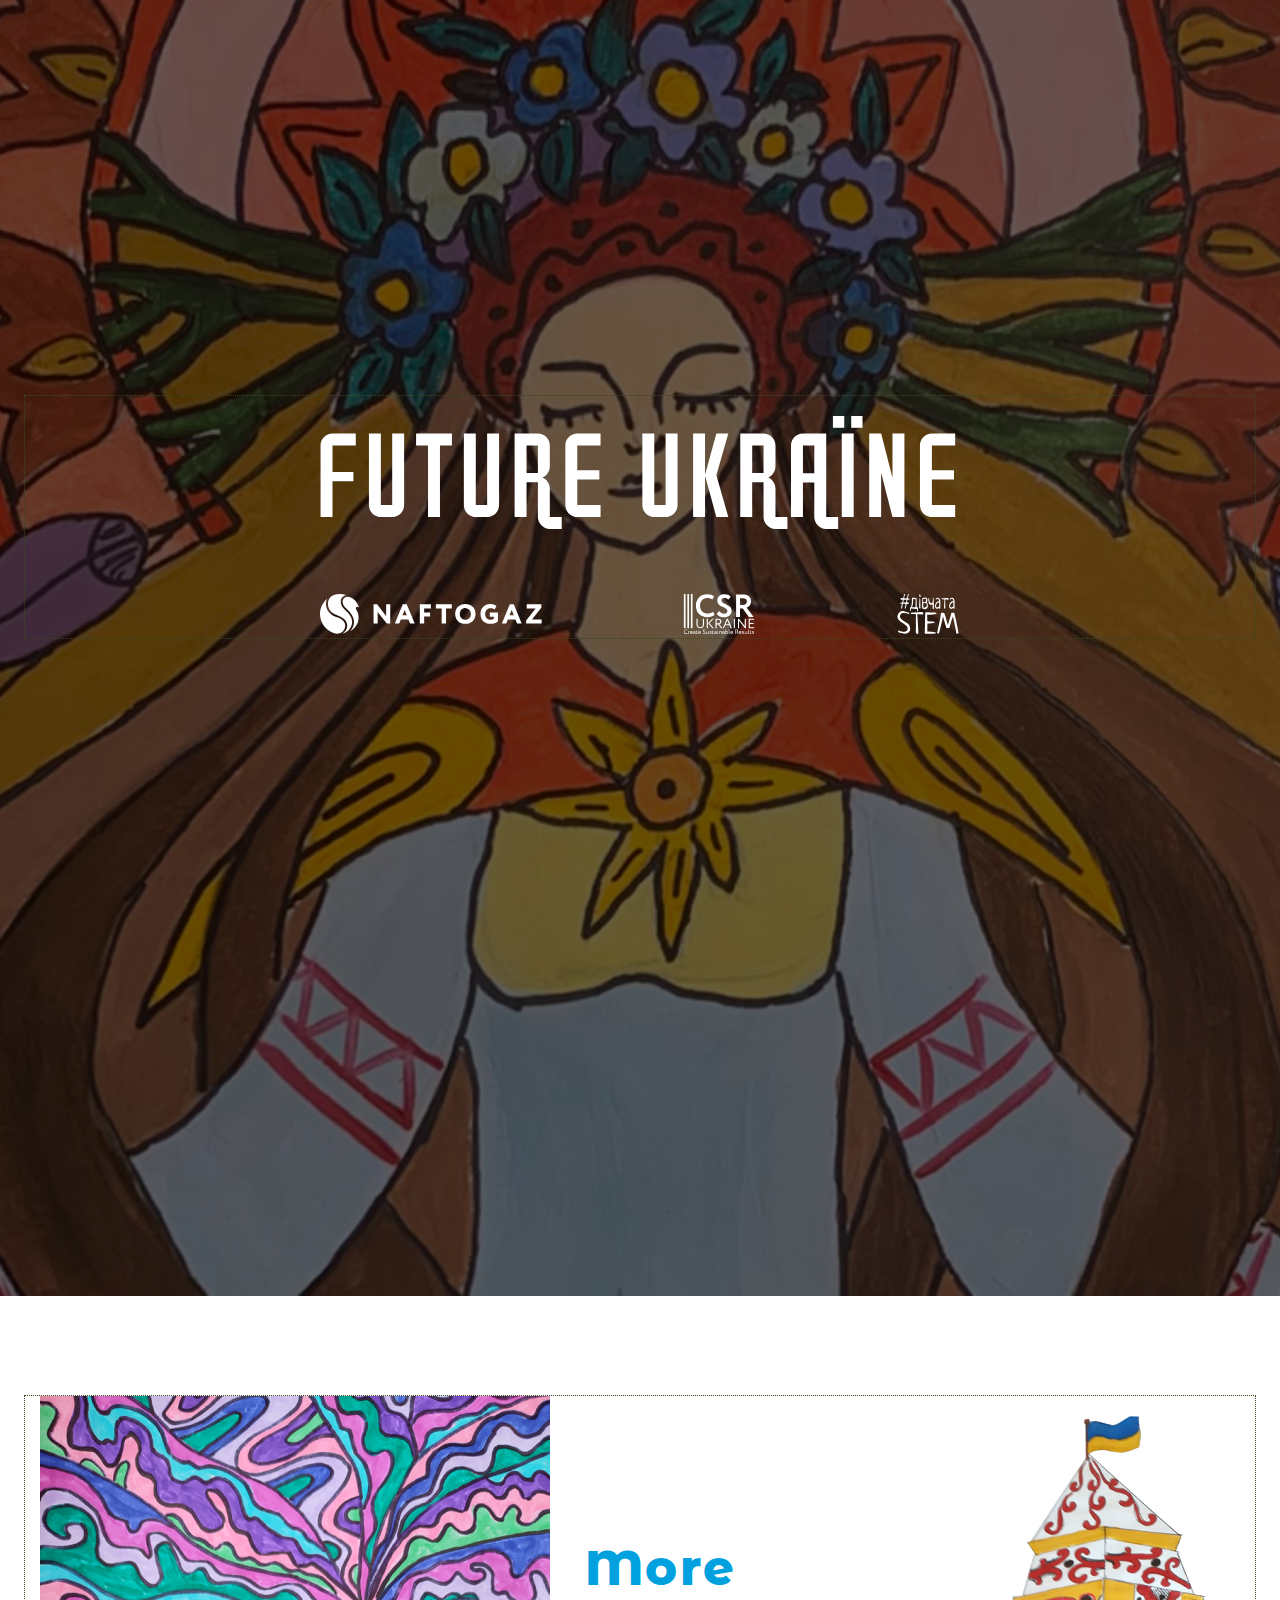
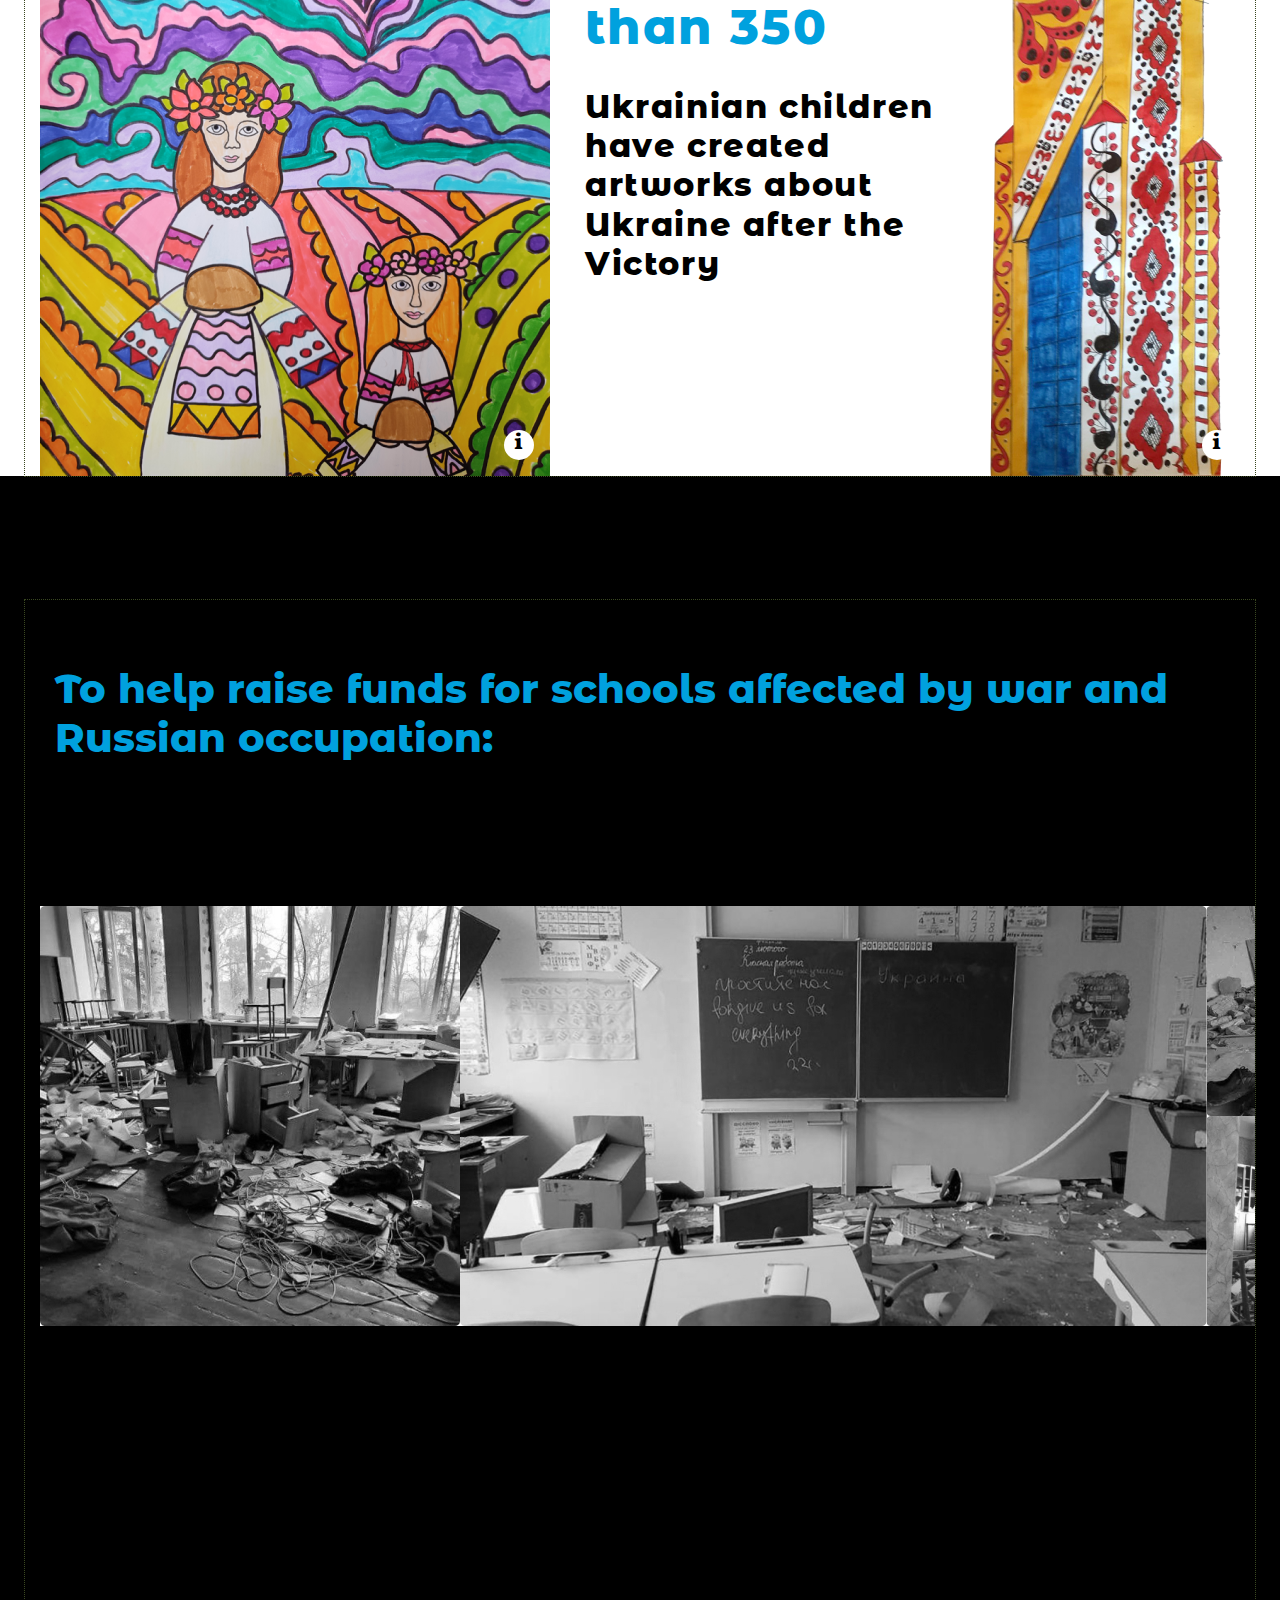
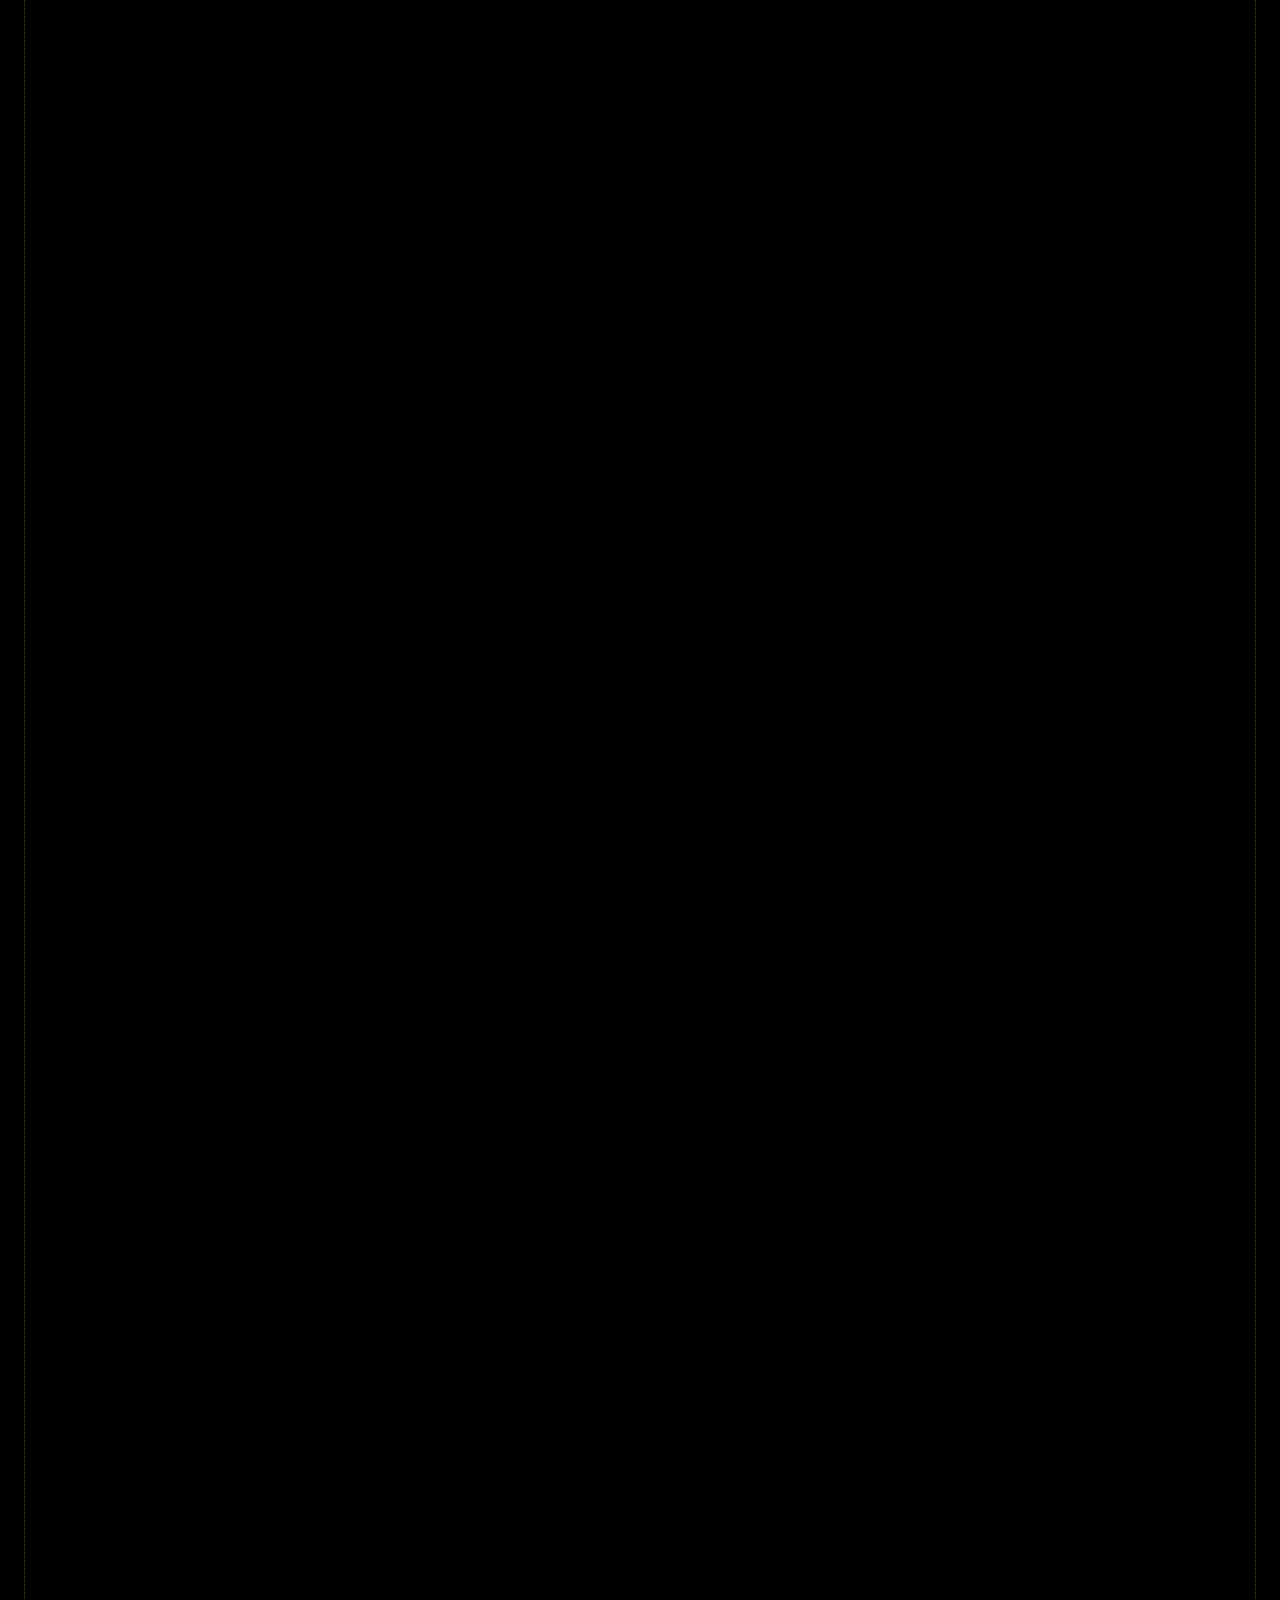
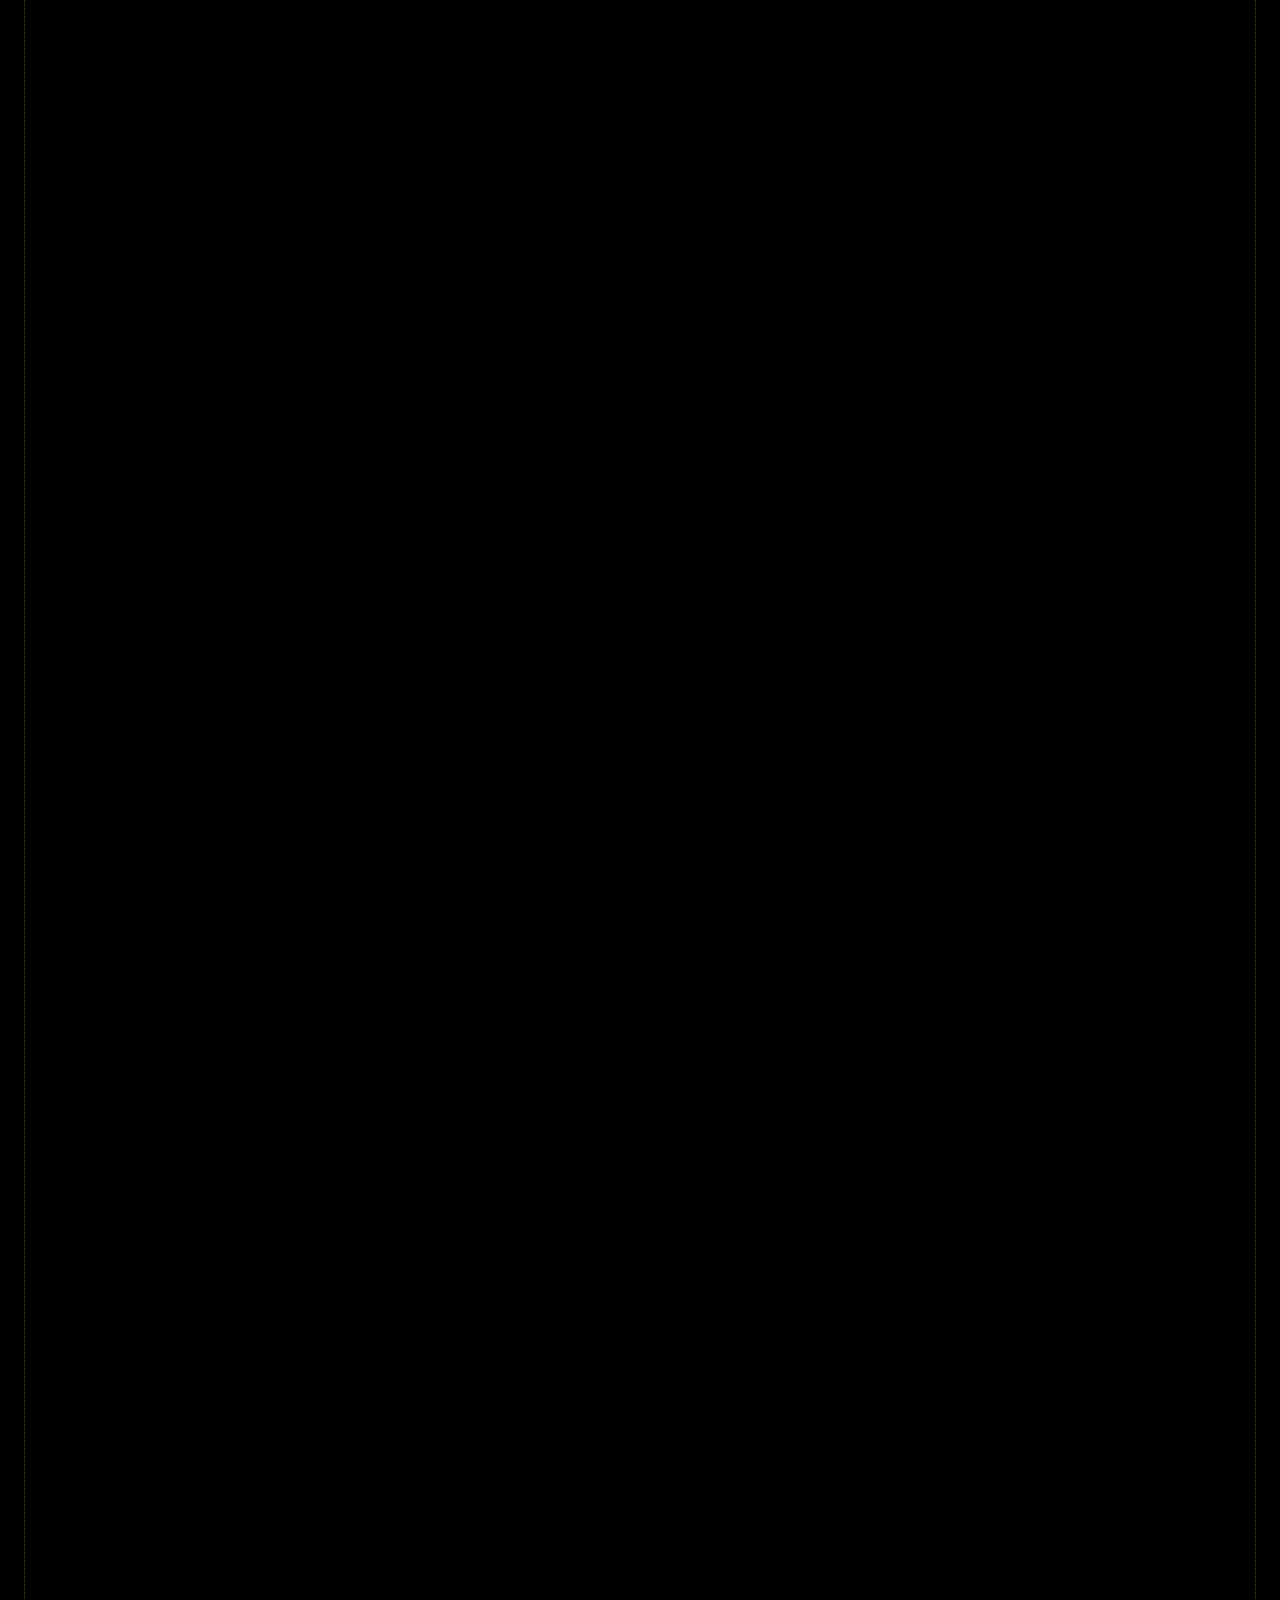
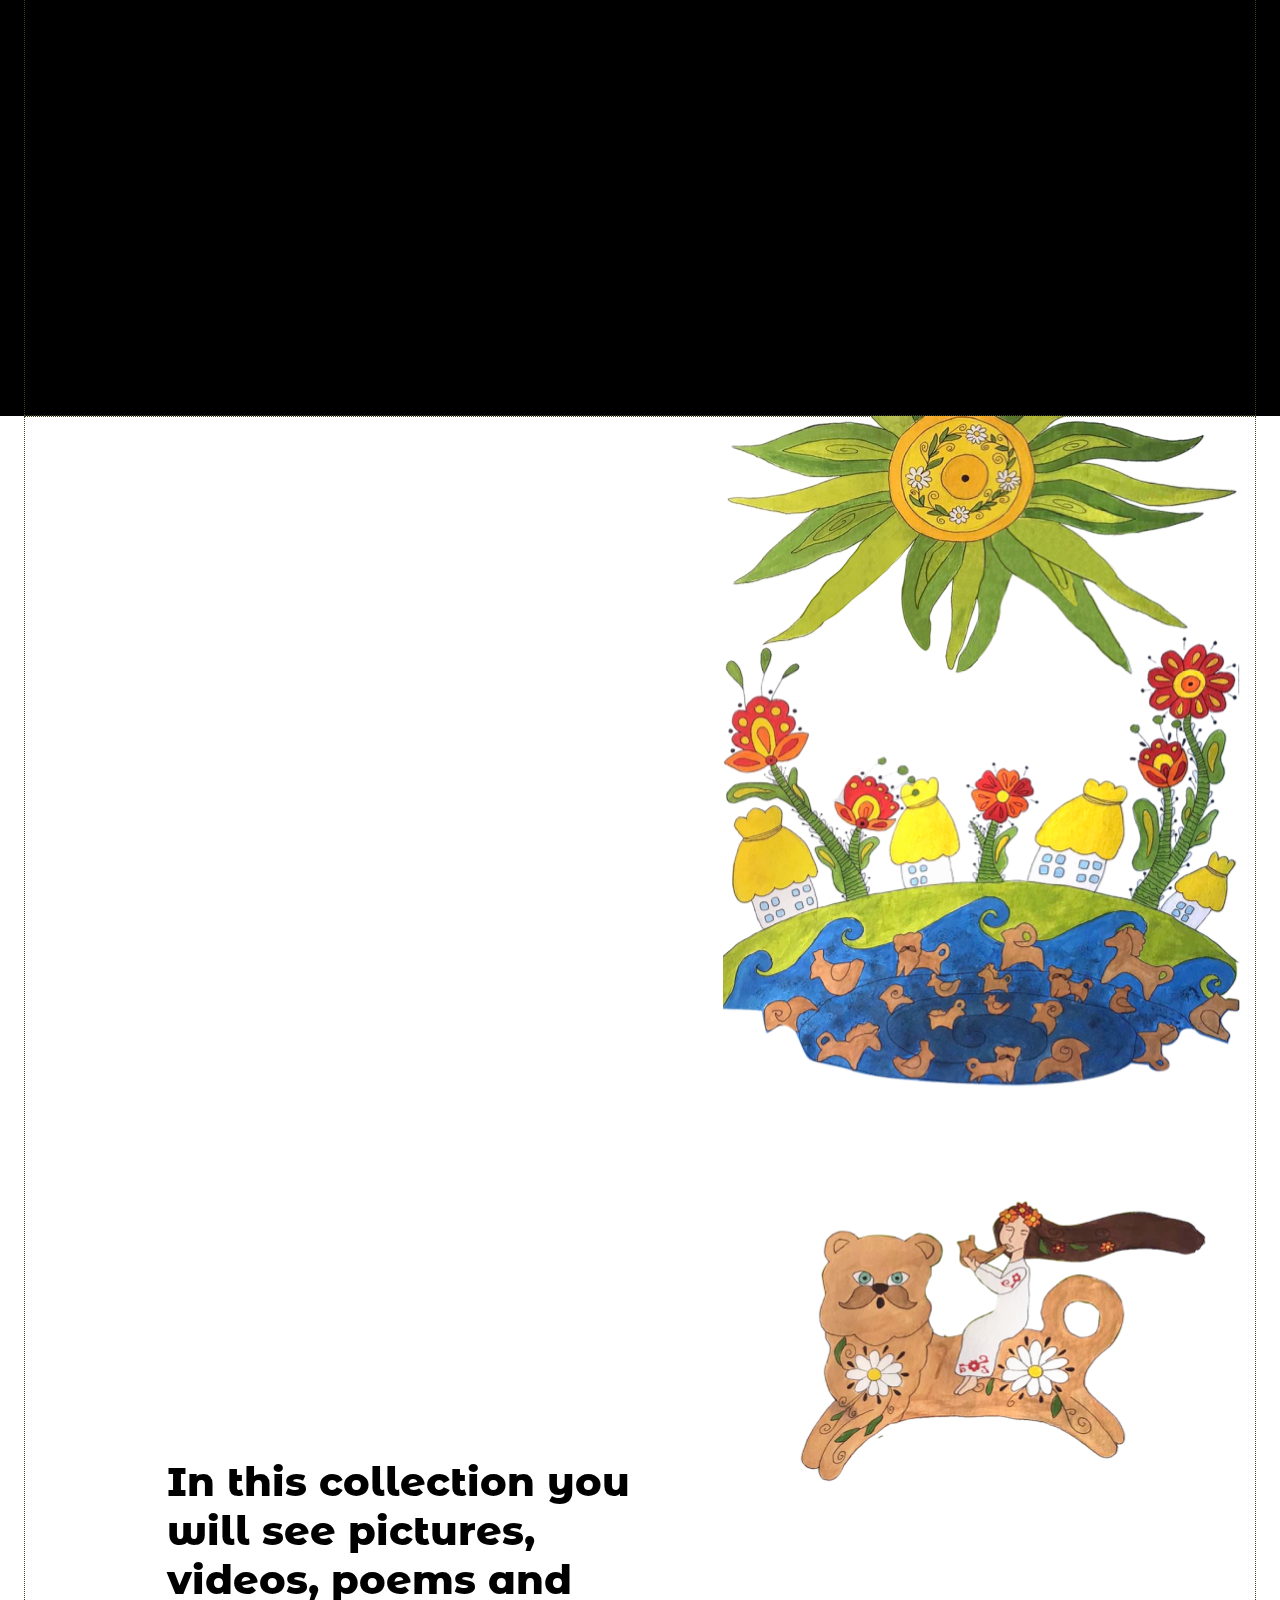
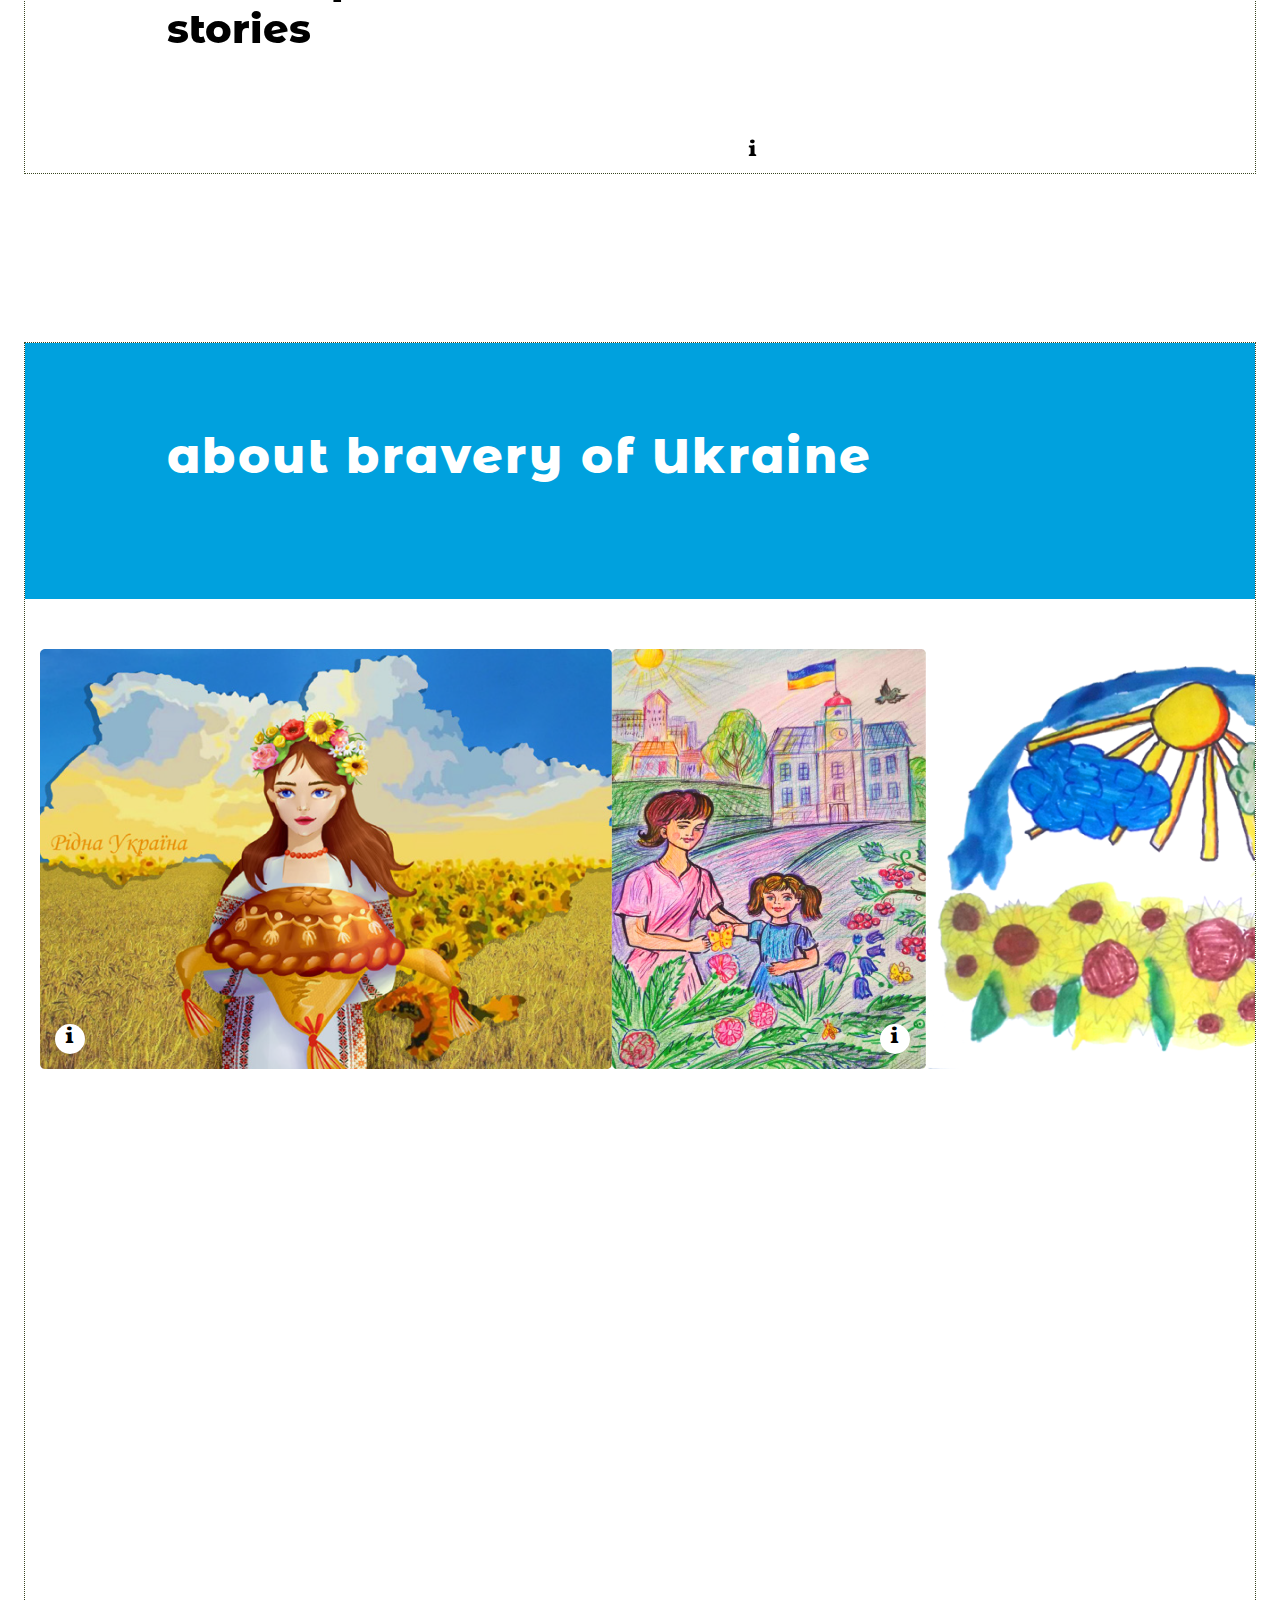
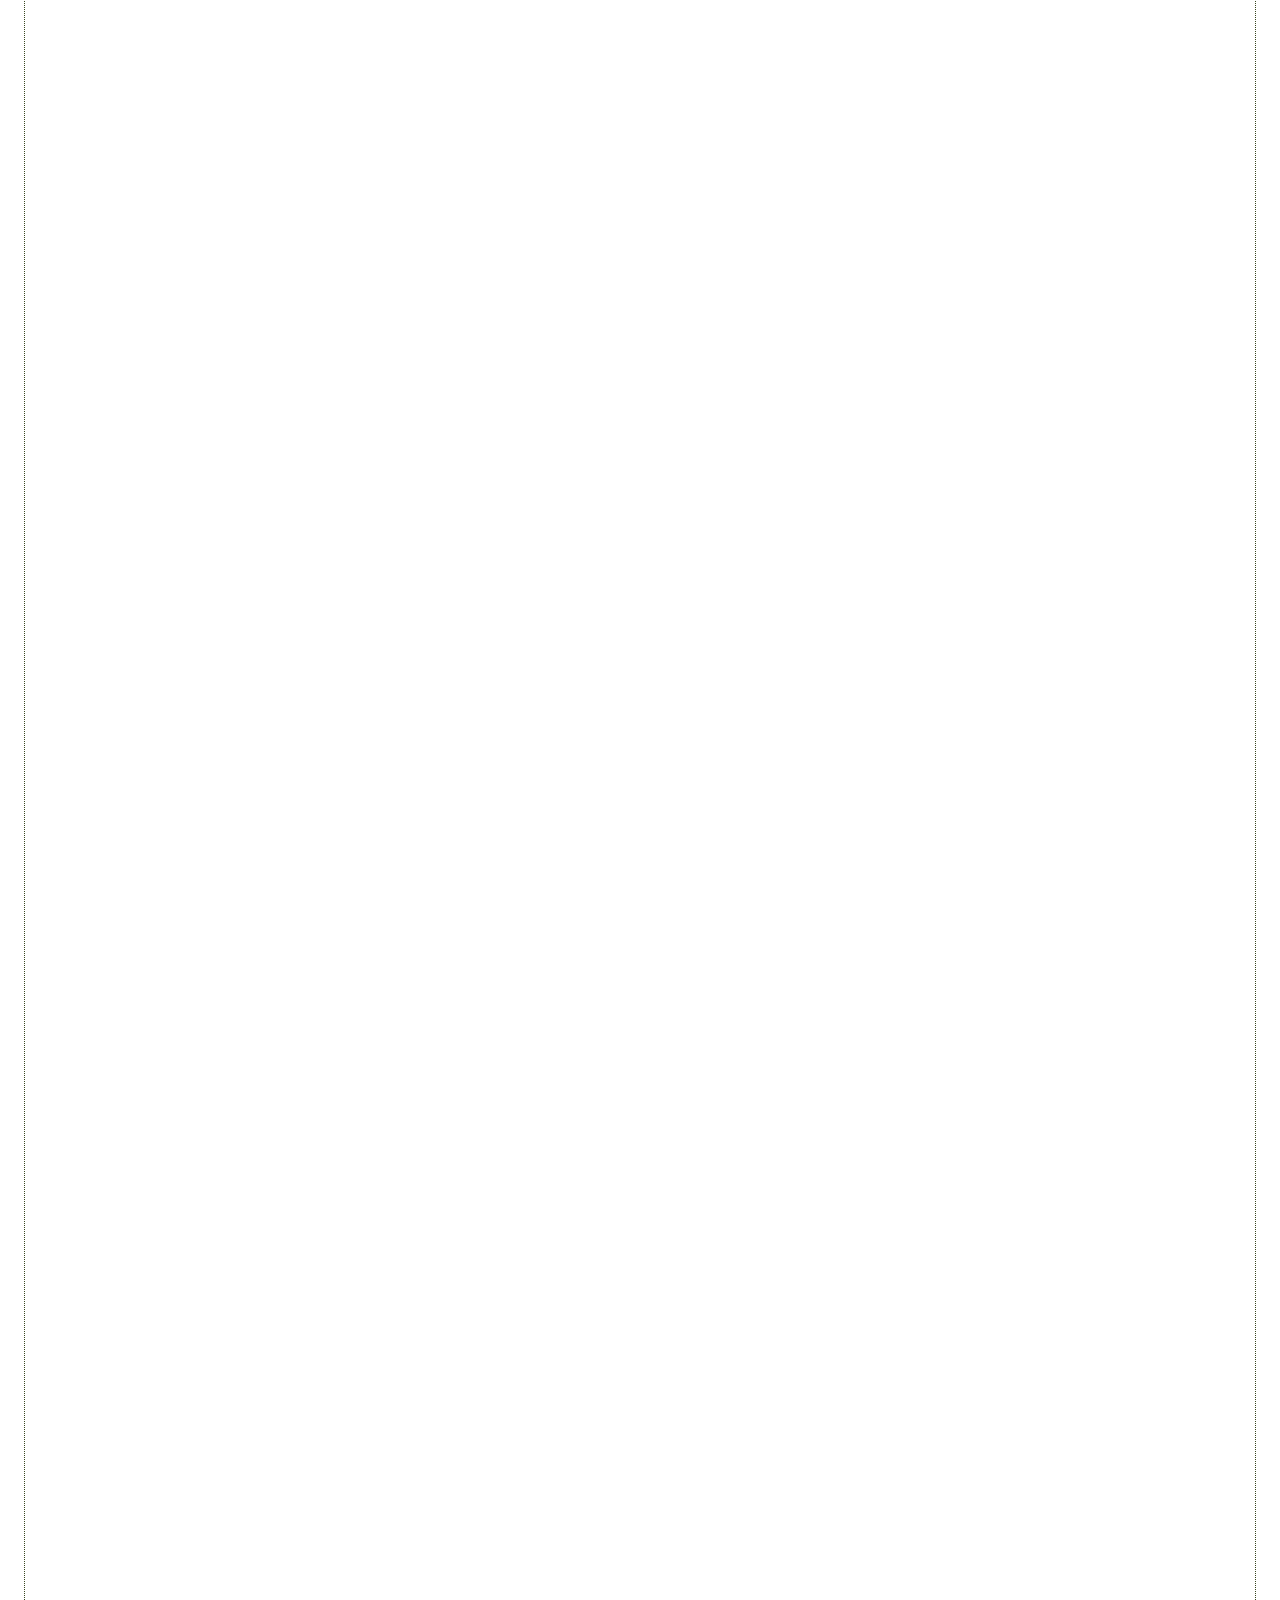
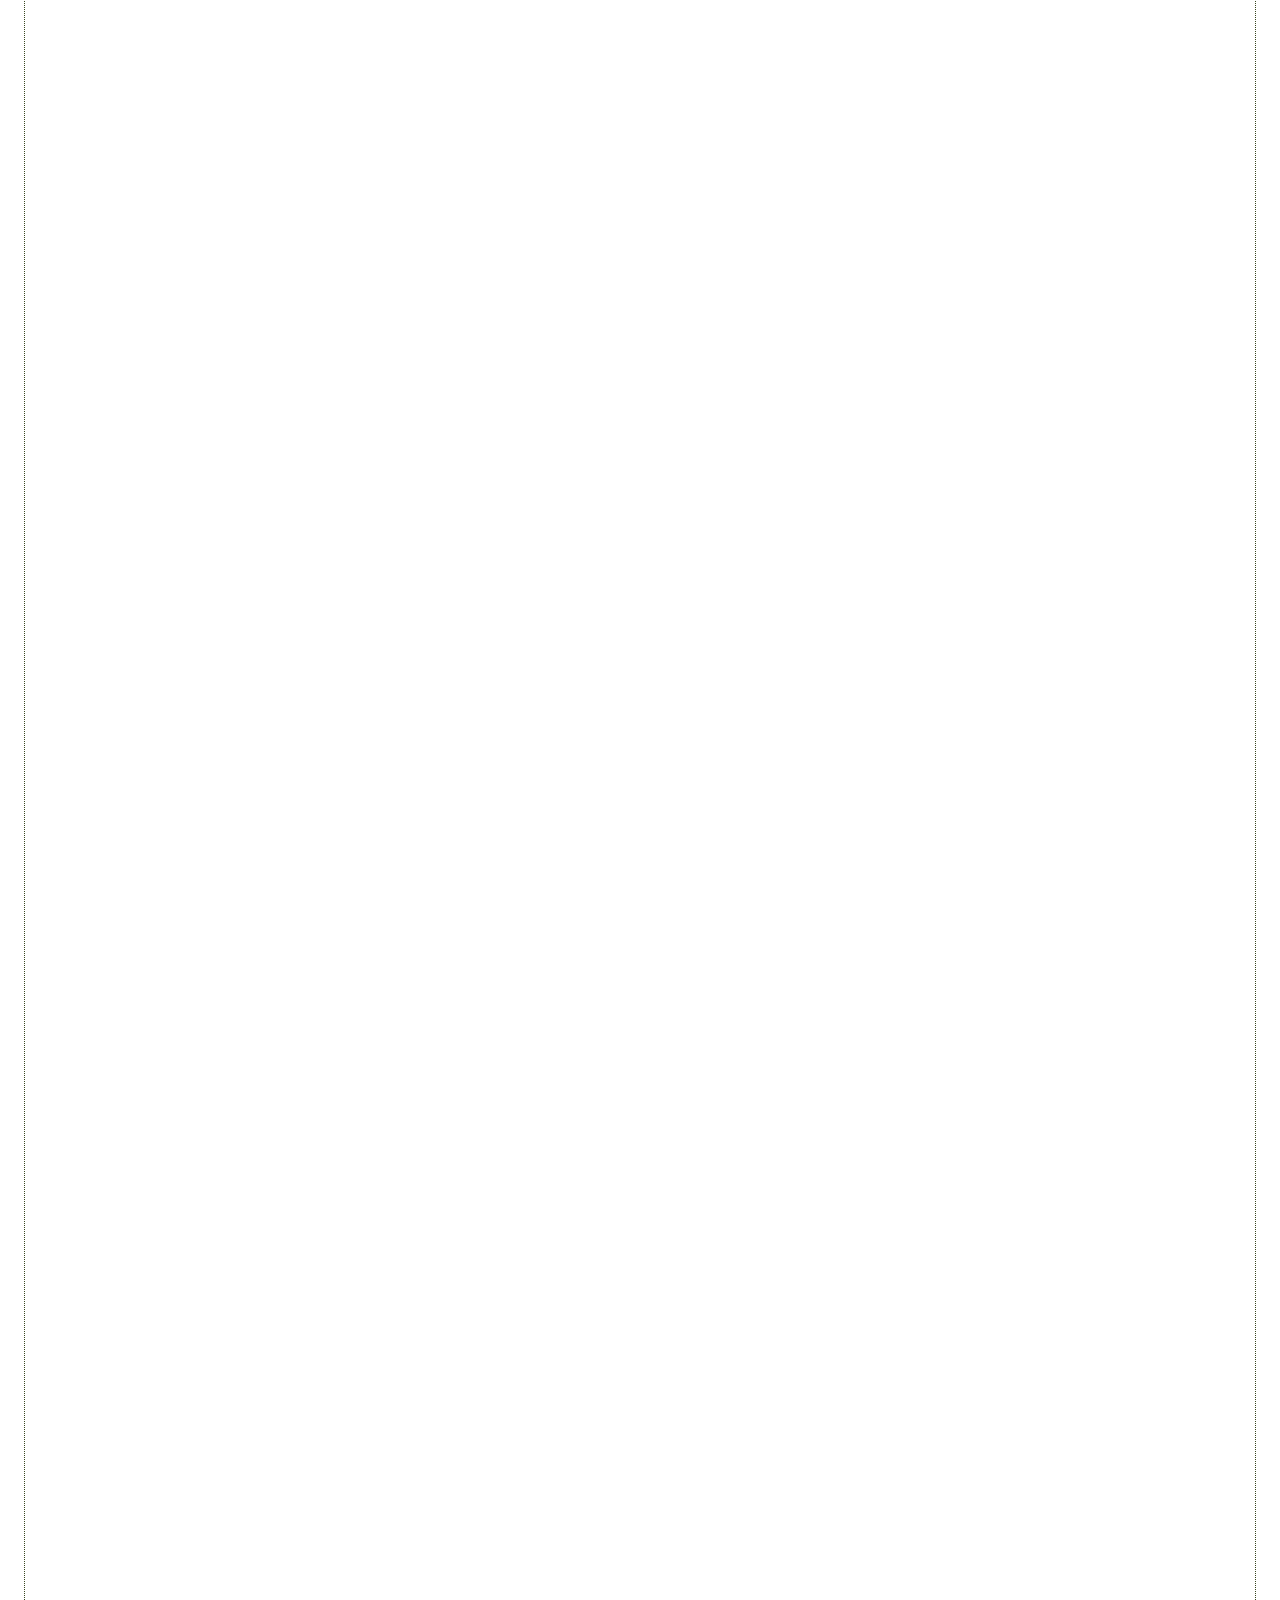
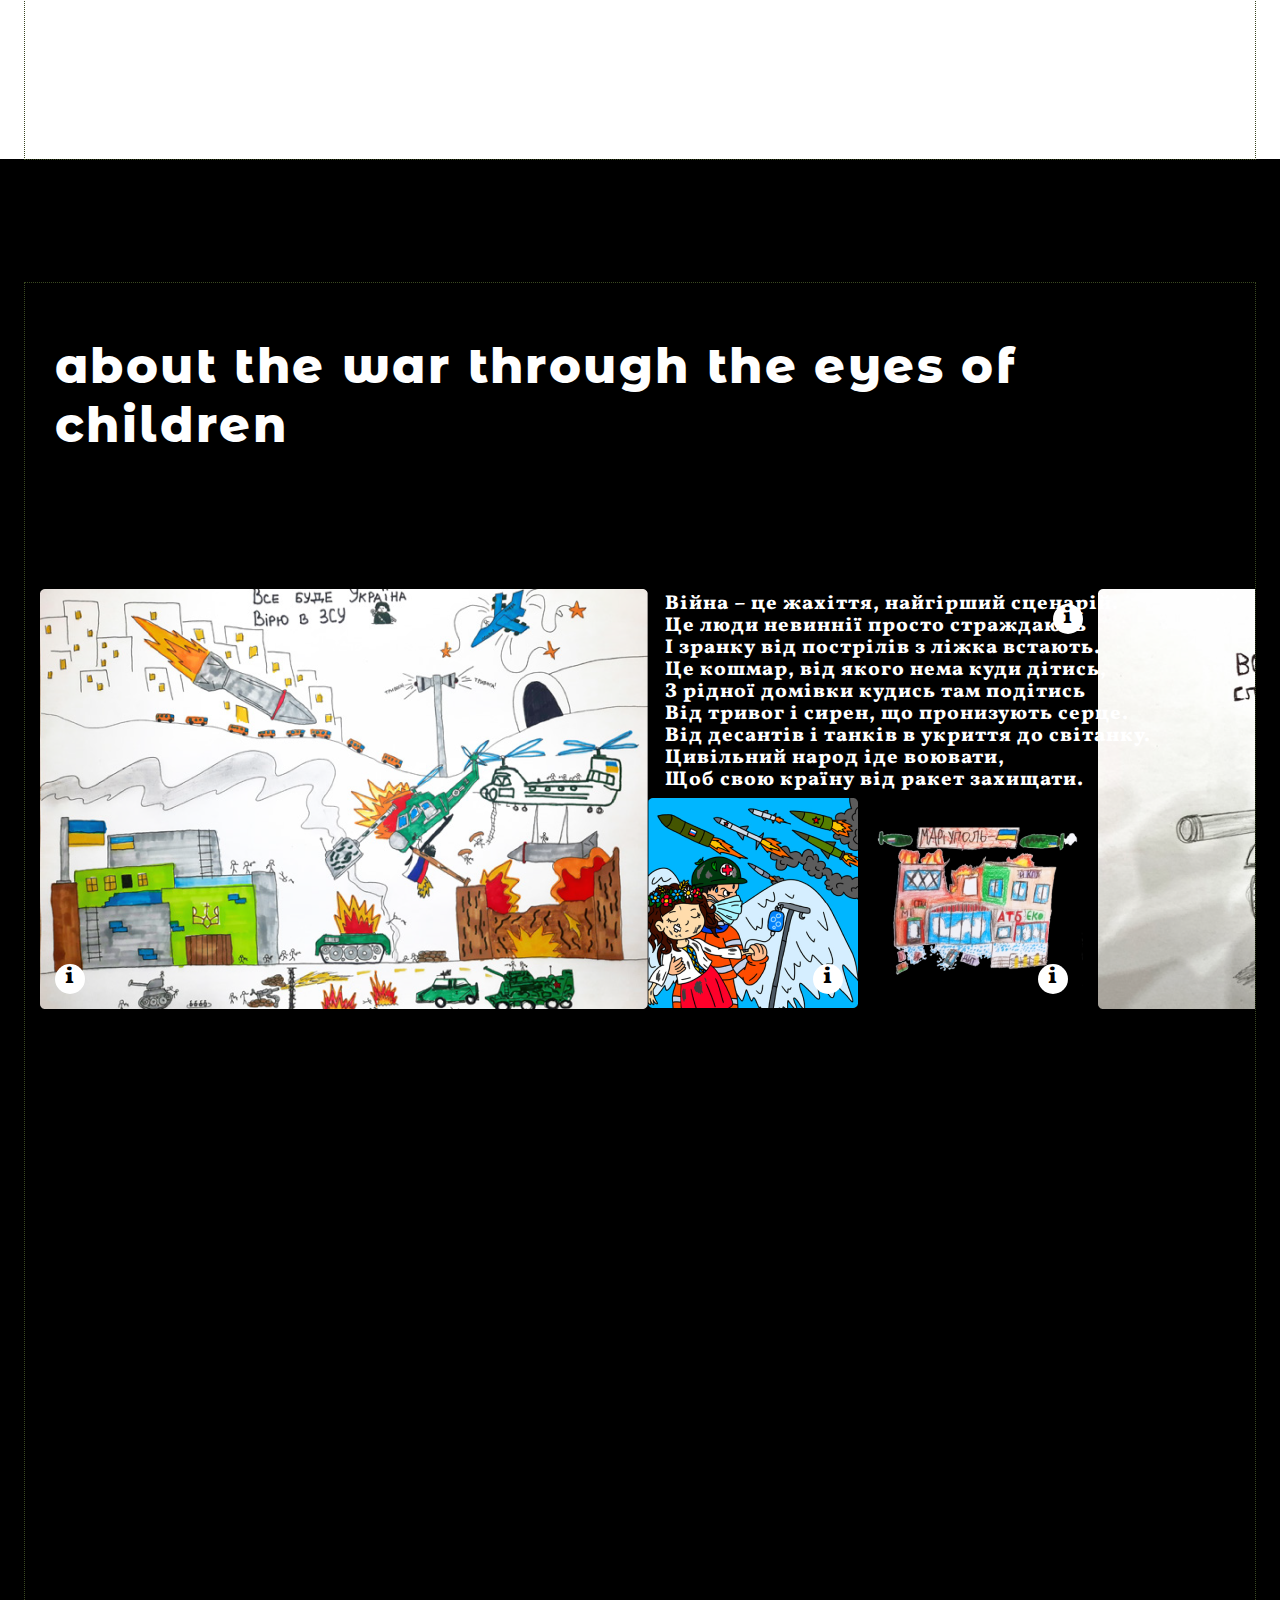
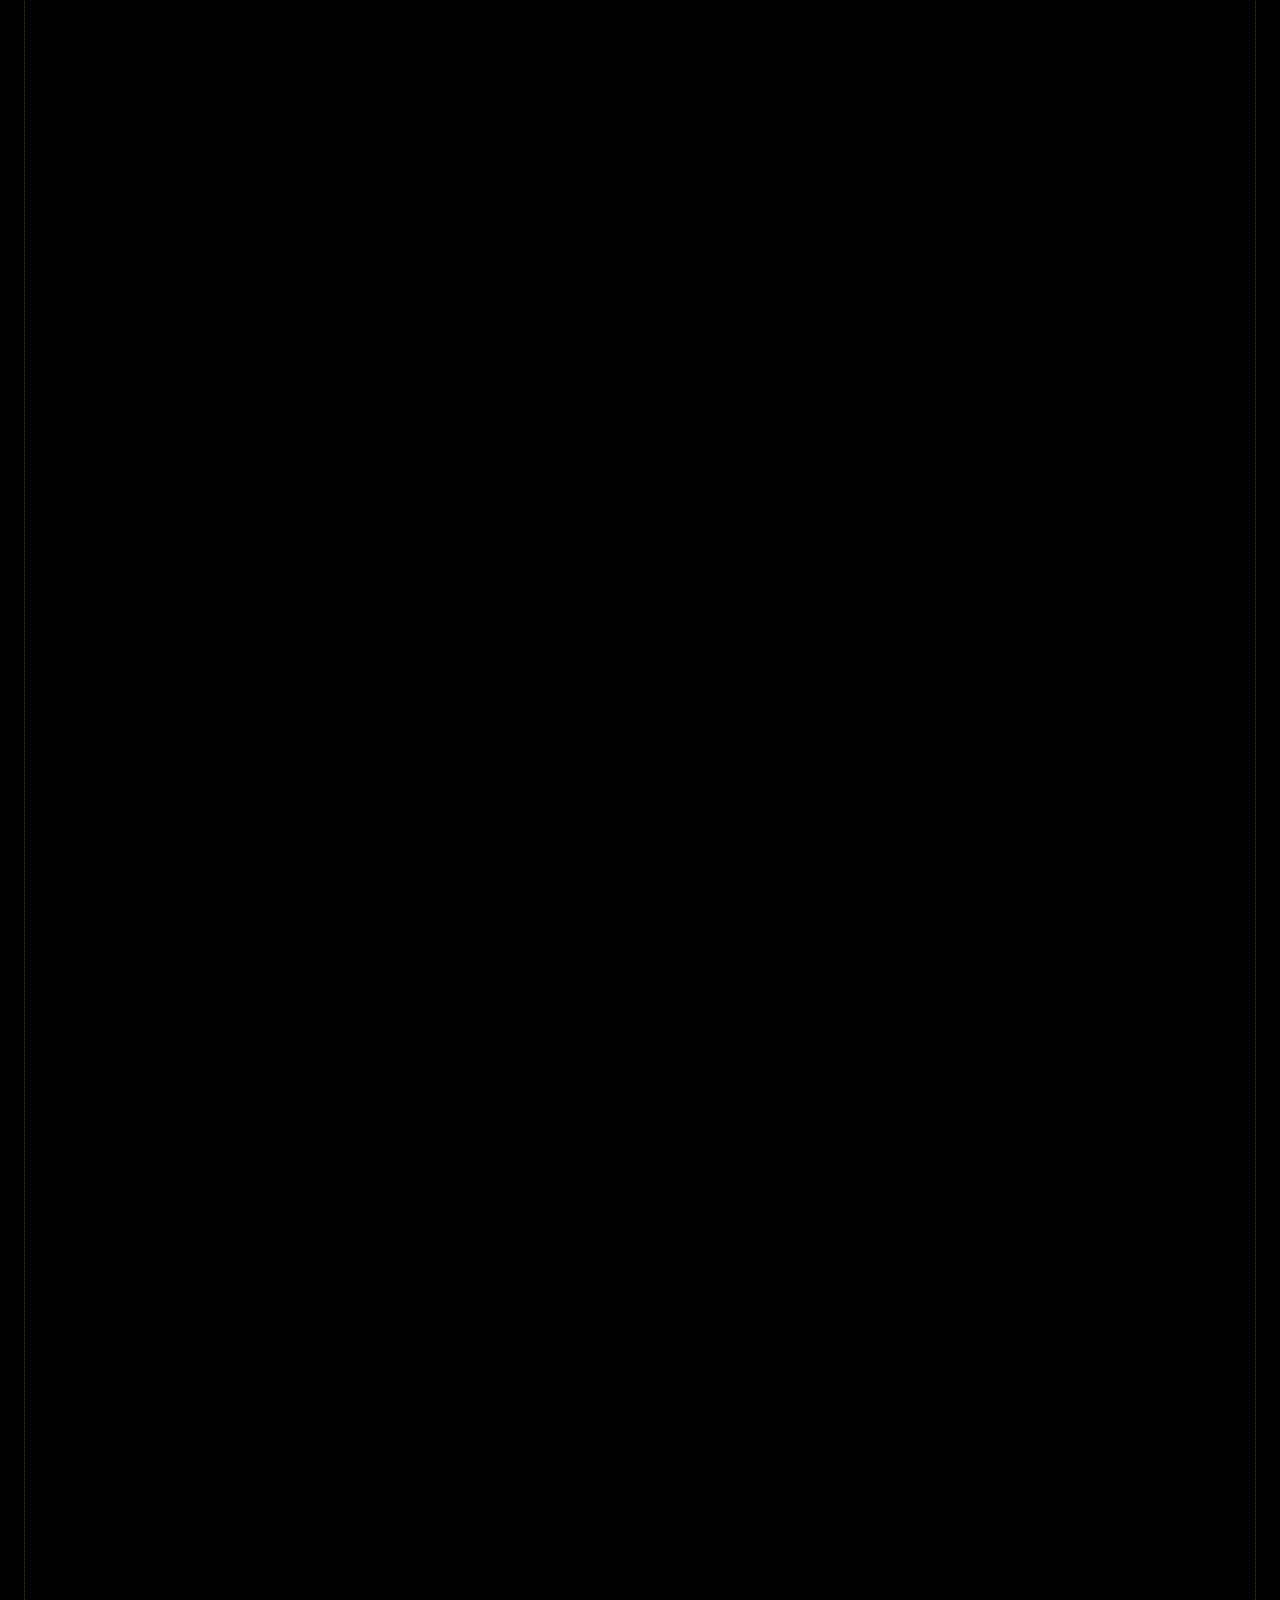
==== commit e7a5e5eb: "add intro2-section" ====
--- a/index.html
+++ b/index.html
@@ -21,7 +21,7 @@
     <title>UkraineFuture</title>
   </head>
   <body>
-    <header class="header visually-hidden">
+    <header class="header">
       <div class="header_container">
         <nav class="top-menu">
           <a class="logo" href="/index.html"
@@ -287,10 +287,14 @@
               <img
                 class="intro2-section_work-1-1-img"
                 srcset="
-                  ./img/intro2-section_work-1-1-480.png 480w,
-                  ./img/intro2-section_work-1-1-600.png 600w
+                  ./img/intro2-section_work-1-1-480.png    480w,
+                  ./img/intro2-section_work-1-1-600.png    600w,
+                  ./img/intro2-section_work-1-1-517.png    517w,
+                  ./img/intro2-section_work-1-1-480@2x.png 480w,
+                  ./img/intro2-section_work-1-1-600@2x.png 600w,
+                  ./img/intro2-section_work-1-1-517@2x.png 517w
                 "
-                sizes="(min-width: 768px) 600px, (min-width: 340px) 480px"
+                sizes="(min-width: 1200px) 517px, (min-width: 768px) 600px, (min-width: 340px) 480px"
                 src="./img/intro2-section_work-1-1-480.png"
                 alt="The sun of victory"
               />
@@ -299,10 +303,14 @@
               <img
                 class="intro2-section_work-1-2-img"
                 srcset="
-                  ./img/intro2-section_work-1-2-480.png 480w,
-                  ./img/intro2-section_work-1-2-600.png 600w
+                  ./img/intro2-section_work-1-2-480.png    480w,
+                  ./img/intro2-section_work-1-2-600.png    600w,
+                  ./img/intro2-section_work-1-2-517.png    517w,
+                  ./img/intro2-section_work-1-2-480@2x.png 480w,
+                  ./img/intro2-section_work-1-2-600@2x.png 600w,
+                  ./img/intro2-section_work-1-2-517@2x.png 517w
                 "
-                sizes="(min-width: 768px) 600px, (min-width: 340px) 480px"
+                sizes="(min-width: 1200px) 517px, (min-width: 768px) 600px, (min-width: 340px) 480px"
                 src="./img/intro2-section_work-1-2-480.png"
                 alt="The sun of victory"
               />
--- a/css/main.min.css
+++ b/css/main.min.css
@@ -1 +1 @@
-:root{--base-color: #ffffff;--naftogaz-blue: #00a1de;--main-black: #000000;--transfotmation-time: 250ms;--tranformation-function: cubic-bezier(0.4, 0, 0.2, 1);--mainfont: "Montserrat Alternates", sans-serif;--adfont: "Vollkorn", serif}.visually-hidden{position:absolute;white-space:nowrap;width:1px;height:1px;overflow:hidden;border:0;padding:0;clip:rect(0 0 0 0);-webkit-clip-path:inset(50%);clip-path:inset(50%);margin:-1px}.sticky-spacer{width:20px;height:2400px;margin-left:-50px}@media screen and (min-width: 768px){.sticky-spacer{height:3840px}}.requisites-section_work-1::after,.about-hopes-tile9::after,.about-hopes-tile7::after,.about-hopes-tile6::after,.about-hopes-tile4::after,.about-hopes-tile3::after,.about-hopes-tile2::after,.about-hopes-tile1::after,.aboutwar-tile9::after,.aboutwar-tile8::after,.aboutwar-tile7::after,.aboutwar-tile6::after,.aboutwar-tile5::after,.aboutwar-tile4::after,.aboutwar-tile3::after,.aboutwar-tile2::after,.aboutwar-tile1::after,.invi-tile7::after,.invi-tile5::after,.invi-tile4::after,.invi-tile3::after,.invi-tile2::after,.invi-tile1::after,.intro2-section_work-1-2::after,.intro-section_work-2::after,.intro-section_work-1::after{content:"i";font-family:var(--adfont);font-size:24px;letter-spacing:.05em;display:-webkit-box;display:-ms-flexbox;display:flex;-webkit-box-orient:vertical;-webkit-box-direction:normal;-ms-flex-direction:column;flex-direction:column;-webkit-box-pack:end;-ms-flex-pack:end;justify-content:flex-end;-webkit-box-align:center;-ms-flex-align:center;align-items:center;width:30px;height:30px;background-color:var(--base-color);color:var(--main-black);position:absolute;border-radius:50%;cursor:pointer}.about-hopes-tile8::after,.about-hopes-tile5::after,.invi-tile6::after{content:"i";font-family:var(--adfont);font-size:24px;letter-spacing:.05em;display:-webkit-box;display:-ms-flexbox;display:flex;-webkit-box-orient:vertical;-webkit-box-direction:normal;-ms-flex-direction:column;flex-direction:column;-webkit-box-pack:end;-ms-flex-pack:end;justify-content:flex-end;-webkit-box-align:center;-ms-flex-align:center;align-items:center;width:30px;height:30px;background-color:var(--main-black);color:var(--base-color);position:absolute;border-radius:50%;cursor:pointer}.note{position:absolute;z-index:3;padding:5px;border:1px solid #000;color:var(--main-black);background-color:var(--base-color);text-align:center;opacity:.9;font-family:var(--adfont);font-size:12px;line-height:1.23;letter-spacing:.05em;cursor:pointer}body{background-color:#fff;margin:0;padding:0;color:var(--base-color);font-family:var(--mainfont);font-weight:800}p,ul{margin:0;padding:0}a{color:var(--base-color)}.title{margin:0;padding:0}.link{text-decoration:none;font-style:normal;color:inherit}.list{padding:0;margin:0;list-style:none}.header{position:fixed;z-index:5;width:100%;background-color:rgba(125,125,125,.5);-webkit-transform:translateY(-100%);transform:translateY(-100%);-webkit-transition-property:-webkit-transform;transition-property:-webkit-transform;transition-property:transform;transition-property:transform, -webkit-transform;-webkit-transition-duration:var(--transfotmation-time);transition-duration:var(--transfotmation-time);-webkit-transition-timing-function:var(--tranformation-function);transition-timing-function:var(--tranformation-function)}@media screen and (min-width: 1200px){.header{position:absolute;white-space:nowrap;width:1px;height:1px;overflow:hidden;border:0;padding:0;clip:rect(0 0 0 0);-webkit-clip-path:inset(50%);clip-path:inset(50%);margin:-1px}}.header.active{-webkit-transform:translateY(0);transform:translateY(0)}.header_container{width:100%;margin:0 auto;padding-left:25px;padding-right:15px;padding-top:8px;padding-bottom:8px}@media screen and (min-width: 480px){.header_container{width:480px}}@media screen and (min-width: 768px){.header_container{width:100%;padding-top:17px;padding-bottom:17px;padding-left:50px;padding-right:50px}}.logo{-webkit-transform:translateY(-200%);transform:translateY(-200%);-webkit-transition-property:-webkit-transform;transition-property:-webkit-transform;transition-property:transform;transition-property:transform, -webkit-transform;-webkit-transition-duration:var(--transfotmation-time);transition-duration:var(--transfotmation-time);-webkit-transition-timing-function:var(--tranformation-function);transition-timing-function:var(--tranformation-function)}.logo.active{-webkit-transform:translateY(0);transform:translateY(0)}.logo-icon{display:block;height:24px;margin-top:10px;margin-bottom:10px}@media screen and (min-width: 768px){.logo-icon{height:26px}}.top-menu{display:-webkit-box;display:-ms-flexbox;display:flex;-webkit-box-pack:justify;-ms-flex-pack:justify;justify-content:space-between;-webkit-box-align:center;-ms-flex-align:center;align-items:center}.top-menu-controls{display:-webkit-box;display:-ms-flexbox;display:flex;-webkit-box-pack:justify;-ms-flex-pack:justify;justify-content:space-between;-webkit-box-align:center;-ms-flex-align:center;align-items:center}.menu-container{width:100%;padding-top:90px;padding-bottom:60px;-webkit-transition-property:-webkit-transform;transition-property:-webkit-transform;transition-property:transform;transition-property:transform, -webkit-transform;-webkit-transition-duration:var(--transfotmation-time);transition-duration:var(--transfotmation-time);-webkit-transition-timing-function:var(--tranformation-function);transition-timing-function:var(--tranformation-function);position:fixed;top:0;right:-100%;z-index:1;background-color:var(--main-black);padding:48px 40px}.menu-container.is-open{-webkit-transform:translateX(-100%);transform:translateX(-100%)}.langchanger{display:-webkit-box;display:-ms-flexbox;display:flex;-webkit-box-pack:start;-ms-flex-pack:start;justify-content:flex-start;-webkit-box-align:center;-ms-flex-align:center;align-items:center;-ms-flex-wrap:wrap;flex-wrap:wrap}.langchanger__text{margin-left:20px;height:100%}.langchanger__link{display:block;height:100%;font-weight:800;font-size:24px;line-height:1.23;letter-spacing:.05em}.tumbler{position:relative;width:80px;height:24px;background-color:#d9d9d9;border-radius:12px;border:2px #d9d9d9 solid}.tumbler__right-back{position:absolute;height:20px;width:40px;border-bottom-right-radius:12px;border-top-right-radius:12px;background-color:#888;left:36px}.tumbler__ball{position:absolute;top:-5px;left:16px;width:30px;height:30px;background-position:center;border:2px #d9d9d9 solid;border-radius:50%}.tumbler__ball--to-eng{background-image:url(../img/flag-gb.svg)}.tumbler__ball--to-ukr{background-image:url(../img/flag-ua.svg)}.langswitch{height:100%}@media screen and (max-width: 350px){.langswitch{position:absolute;white-space:nowrap;width:1px;height:1px;overflow:hidden;border:0;padding:0;clip:rect(0 0 0 0);-webkit-clip-path:inset(50%);clip-path:inset(50%);margin:-1px}}.langswitch-items{display:-webkit-box;display:-ms-flexbox;display:flex;-webkit-box-pack:end;-ms-flex-pack:end;justify-content:flex-end}.langswitch-item{margin-right:5px;margin-left:5px}.langswitch-link{display:block;padding-top:15px;padding-bottom:15px;font-size:14px;font-weight:500}.langswitch-link--current{color:rgba(255,255,255,.5);text-decoration:none}.top-menu-button{display:-webkit-inline-box;display:-ms-inline-flexbox;display:inline-flex;margin:0;padding:0;border:none;background-color:rgba(0,0,0,0);color:var(--base-color);position:relative;z-index:2}.top-menu-use{fill:currentColor}.top-menu-button .top-menu-use__cross{display:none}.top-menu-button.is-open .top-menu-use__cross{display:block}.top-menu-button.is-open .top-menu-use__menu{display:none}.site-nav{color:var(--base-color);font-size:36px;line-height:1.23;margin-bottom:60px}.site-nav__item:not(:last-child){margin-bottom:30px}.site-nav__item:hover,.site-nav__item:focus,.site-nav__item:active{color:var(--naftogaz-blue)}.container{margin:0 auto;padding:0 15px}@media screen and (min-width: 480px){.container{width:480px}}@media screen and (min-width: 768px){.container{width:768px}}@media screen and (min-width: 1200px){.container{width:1200px;outline:1px #394720 dotted}}.main-section{padding-top:44vh;height:100vh;background-image:-webkit-gradient(linear, left top, right top, from(rgba(0, 0, 0, 0.6)), to(rgba(0, 0, 0, 0.6))),url(../img/main-mob@1x.png);background-image:linear-gradient(to right, rgba(0, 0, 0, 0.6), rgba(0, 0, 0, 0.6)),url(../img/main-mob@1x.png);background-repeat:no-repeat;background-position-x:center;background-position-y:center;background-size:cover}@media(min-device-pixel-ratio: 2),(-webkit-min-device-pixel-ratio: 2),(min-resolution: 192dpi),(min-resolution: 2dppx){.main-section{background-image:-webkit-gradient(linear, left top, right top, from(rgba(0, 0, 0, 0.6)), to(rgba(0, 0, 0, 0.6))),url(../img/main-mob@2x.png);background-image:linear-gradient(to right, rgba(0, 0, 0, 0.6), rgba(0, 0, 0, 0.6)),url(../img/main-mob@2x.png)}}@media screen and (min-width: 768px){.main-section{background-image:-webkit-gradient(linear, left top, right top, from(rgba(0, 0, 0, 0.6)), to(rgba(0, 0, 0, 0.6))),url(../img/main-tablet@1x.png);background-image:linear-gradient(to right, rgba(0, 0, 0, 0.6), rgba(0, 0, 0, 0.6)),url(../img/main-tablet@1x.png)}}@media screen and (min-width: 768px)and (min-device-pixel-ratio: 2),screen and (min-width: 768px)and (-webkit-min-device-pixel-ratio: 2),screen and (min-width: 768px)and (min-resolution: 192dpi),screen and (min-width: 768px)and (min-resolution: 2dppx){.main-section{background-image:-webkit-gradient(linear, left top, right top, from(rgba(0, 0, 0, 0.6)), to(rgba(0, 0, 0, 0.6))),url(../img/main-tablet@2x.png);background-image:linear-gradient(to right, rgba(0, 0, 0, 0.6), rgba(0, 0, 0, 0.6)),url(../img/main-tablet@2x.png)}}@media screen and (min-width: 1200px){.main-section{background-image:-webkit-gradient(linear, left top, right top, from(rgba(0, 0, 0, 0.6)), to(rgba(0, 0, 0, 0.6))),url(../img/main-desktop@1x.png);background-image:linear-gradient(to right, rgba(0, 0, 0, 0.6), rgba(0, 0, 0, 0.6)),url(../img/main-desktop@1x.png)}}@media screen and (min-width: 1200px)and (min-device-pixel-ratio: 2),screen and (min-width: 1200px)and (-webkit-min-device-pixel-ratio: 2),screen and (min-width: 1200px)and (min-resolution: 192dpi),screen and (min-width: 1200px)and (min-resolution: 2dppx){.main-section{background-image:-webkit-gradient(linear, left top, right top, from(rgba(0, 0, 0, 0.6)), to(rgba(0, 0, 0, 0.6))),url(../img/main-desktop@2x.png);background-image:linear-gradient(to right, rgba(0, 0, 0, 0.6), rgba(0, 0, 0, 0.6)),url(../img/main-desktop@2x.png)}}.main-title{height:152px;margin-left:auto;margin-right:auto;margin-bottom:66px;background-repeat:no-repeat;background-position:center;background-size:contain}.main-title--eng{background-image:url(../img/main-title-mob-eng.svg)}.main-title--ukr{background-image:url(../img/main-title-mob-ukr.svg)}@media screen and (min-width: 768px){.main-title{max-width:428px;margin-bottom:68px}.main-title--eng{background-image:url(../img/main-title-tablet-eng.svg)}.main-title--ukr{background-image:url(../img/main-title-tablet-ukr.svg)}}@media screen and (min-width: 1200px){.main-title{max-width:640px;margin-bottom:46px}}.main-orglogos{max-width:315px;margin-left:auto;margin-right:auto;margin-bottom:66px}@media screen and (min-width: 768px){.main-orglogos{max-width:428px}}@media screen and (min-width: 1200px){.main-orglogos{max-width:640px}}.main-orglogos_logo-items{display:-webkit-box;display:-ms-flexbox;display:flex;-webkit-box-pack:justify;-ms-flex-pack:justify;justify-content:space-between;-webkit-box-align:stretch;-ms-flex-align:stretch;align-items:stretch}.main-orglogos_logo-img{height:20px}@media screen and (min-width: 768px){.main-orglogos_logo-img{height:30px}}@media screen and (min-width: 1200px){.main-orglogos_logo-img{height:40px}}.intro-section{padding-top:100px;color:var(--main-black)}.intro-section_grid-container{display:grid;grid-template-rows:auto auto auto;grid-template-columns:auto auto;gap:0px;height:100%;max-width:100%}@media screen and (min-width: 1200px){.intro-section_grid-container{grid-template-rows:auto auto;grid-template-columns:auto auto auto}}.intro-section_large-text{font-size:40px;line-height:1.23;letter-spacing:.05em;color:var(--naftogaz-blue);grid-row-start:1;grid-column-start:1;grid-row-end:2;grid-column-end:3;align-self:end}@media screen and (min-width: 768px){.intro-section_large-text{padding-left:35px}}@media screen and (min-width: 1200px){.intro-section_large-text{font-size:48px;grid-row-start:1;grid-column-start:2;grid-row-end:2;grid-column-end:3}}.intro-section_small-text{font-size:30px;line-height:1.23;letter-spacing:.05em;margin-top:40px;grid-row-start:2;grid-column-start:1;grid-row-end:3;grid-column-end:2;align-self:start}@media screen and (min-width: 768px){.intro-section_small-text{grid-row-start:2;grid-column-start:1;grid-row-end:3;grid-column-end:2;width:440px;margin-top:30px;margin-bottom:50px;padding-left:35px}}@media screen and (min-width: 1200px){.intro-section_small-text{font-size:32px;grid-row-start:2;grid-column-start:2;grid-row-end:3;grid-column-end:3;align-self:start;width:100%}}.intro-section_work-1{position:relative;grid-row-start:2;grid-column-start:2;grid-row-end:3;grid-column-end:3;align-self:end;width:123px}@media screen and (min-width: 768px){.intro-section_work-1{grid-row-start:2;grid-column-start:2;grid-row-end:4;grid-column-end:3;width:298px}}@media screen and (min-width: 1200px){.intro-section_work-1{grid-row-start:1;grid-column-start:3;grid-row-end:3;grid-column-end:4;width:278px}}.intro-section_work-1::after{bottom:16px;left:12px}@media screen and (min-width: 768px){.intro-section_work-1::after{left:0;left:240px}}.intro-section_work-1-img{display:block}.intro-section_work-2{position:relative;bottom:0px;grid-row-start:3;grid-column-start:1;grid-row-end:4;grid-column-end:3;max-width:100%;align-self:end}@media screen and (min-width: 768px){.intro-section_work-2{grid-row-start:3;grid-column-start:1;grid-row-end:4;grid-column-end:1;width:455px}}@media screen and (min-width: 1200px){.intro-section_work-2{grid-row-start:1;grid-column-start:1;grid-row-end:3;grid-column-end:2;width:510px}}.intro-section_work-2::after{bottom:16px;right:16px}.intro-section_work-2-img{position:relative;bottom:0;display:block;width:100%}.schools-section{padding-top:124px;color:var(--naftogaz-blue);min-height:100vh;background-color:var(--main-black)}.schools-section_flex-container{position:sticky;top:120px;height:calc(100vh - 124px);display:-webkit-box;display:-ms-flexbox;display:flex;-webkit-box-orient:vertical;-webkit-box-direction:normal;-ms-flex-direction:column;flex-direction:column;-webkit-box-pack:end;-ms-flex-pack:end;justify-content:flex-end}.schools-section_flex-container2{display:-webkit-box;display:-ms-flexbox;display:flex;-webkit-box-orient:vertical;-webkit-box-direction:normal;-ms-flex-direction:column;flex-direction:column;-webkit-box-pack:center;-ms-flex-pack:center;justify-content:center;-webkit-box-flex:1;-ms-flex-positive:1;flex-grow:1;background-color:var(--main-black);margin:0 -15px}.schools-section_text{font-weight:800;font-size:40px;line-height:1.23;margin-bottom:30px;padding:0 30px}.schools-section_text--ls{letter-spacing:-0.01em}.schools-slider_plate{background-color:var(--main-black)}.schools-slider_tiles{display:grid;grid-template-rows:auto auto;grid-template-columns:auto auto auto auto auto;gap:0px;height:100%}.schools-slider_tile{position:relative}.schools-tile1{grid-area:1/1/3/2;width:280px}@media screen and (min-width: 768px){.schools-tile1{grid-area:1/1/3/2;width:420px}}.schools-tile2{grid-area:1/2/2/3;width:235px}@media screen and (min-width: 768px){.schools-tile2{grid-area:2/3/3/4;width:420px}}.schools-tile3{grid-area:1/3/2/5;overflow:hidden;width:420px;height:235px}@media screen and (min-width: 768px){.schools-tile3{grid-area:1/3/2/4;width:421px;height:210px}}.schools-tile4{grid-area:2/2/3/4;width:420px}@media screen and (min-width: 768px){.schools-tile4{grid-area:1/2/3/3;width:746px}}.schools-tile5{grid-area:2/4/3/5;width:235px}@media screen and (min-width: 768px){.schools-tile5{grid-area:1/4/3/5;width:420px}}.schools-tile6{grid-area:1/6/3/7;width:470px}@media screen and (min-width: 768px){.schools-tile6{grid-area:1/5/3/6;width:420px}}.schools-slider_tile-img{display:block;-webkit-filter:grayscale(100%);filter:grayscale(100%)}.schools-slider_tile-img:hover{-webkit-filter:none;filter:none}.schools-slider_tile-text{color:var(--base-color);padding-left:5px;padding-right:25px}.chools-slider_added-text{width:380px;font-size:30px;line-height:1.23;letter-spacing:.05em;color:var(--naftogaz-blue)}@media screen and (min-width: 768px){.chools-slider_added-text{font-size:32px;width:480px;-webkit-transform:translateX(-90px);transform:translateX(-90px)}}.chools-slider_added-text-span{color:var(--base-color)}.schools-slider_stop-text{color:var(--base-color);font-size:40px;line-height:1.23;letter-spacing:.05em;width:380px;margin:0 auto 50px}.schools-slider_stop-text-link{color:var(--naftogaz-blue)}.intro2-section{color:var(--main-black);padding-bottom:46px}.intro2-section_sticky-container{position:relative}.intro2-section_work-1-1{position:sticky;top:0;margin:0 -15px}@media screen and (min-width: 768px){.intro2-section_work-1-1{width:600px;margin-left:auto;margin-right:auto}}.intro2-section_work-1-1-img{display:block;max-width:100%}.intro2-section_work-1-2{position:sticky;top:0;z-index:3;margin:0 -15px}@media screen and (min-width: 768px){.intro2-section_work-1-2{width:600px;margin-left:auto;margin-right:auto}}.intro2-section_work-1-2::after{bottom:6px;left:15px}.intro2-section_work-1-2-img{display:block;max-width:100%}.intro2-section_small-text{position:sticky;top:940px;font-size:36px;line-height:1.23;margin-top:44px}@media screen and (min-width: 768px){.intro2-section_small-text{width:660px;margin-left:auto;margin-right:auto;font-size:40px}}.btn-donate{display:block;font-family:inherit;font-size:32px;line-height:39px;text-align:center;color:var(--base-color);background-color:var(--naftogaz-blue);cursor:pointer;padding:10px 70px;width:380px;margin:0 auto;border:1px solid rgba(0,0,0,0)}.invi-section{padding-top:124px;color:var(--base-color);min-height:100vh}.invi-section_flex-container{position:sticky;top:120px;height:calc(100vh - 124px);display:-webkit-box;display:-ms-flexbox;display:flex;-webkit-box-orient:vertical;-webkit-box-direction:normal;-ms-flex-direction:column;flex-direction:column;-webkit-box-pack:end;-ms-flex-pack:end;justify-content:flex-end}.invi-section_flex-container2{display:-webkit-box;display:-ms-flexbox;display:flex;-webkit-box-orient:vertical;-webkit-box-direction:normal;-ms-flex-direction:column;flex-direction:column;-webkit-box-pack:center;-ms-flex-pack:center;justify-content:center;-webkit-box-flex:1;-ms-flex-positive:1;flex-grow:1;background-color:var(--naftogaz-blue);margin:0 -15px}.invi-section_text{font-weight:800;font-size:40px;line-height:1.23;letter-spacing:.05em;margin-bottom:30px;padding:0 30px}@media screen and (min-width: 768px){.invi-section_text{font-size:48px;padding-left:142px;width:732px}}.new-slider{height:586px;overflow:hidden;margin-left:-15px;margin-right:-15px}@media screen and (min-width: 768px){.new-slider{height:520px}}.new-slider_plate{position:relative;width:2400px;height:100%;padding-left:15px;display:-webkit-box;display:-ms-flexbox;display:flex;-webkit-box-pack:justify;-ms-flex-pack:justify;justify-content:space-between;-webkit-box-align:center;-ms-flex-align:center;align-items:center}@media screen and (min-width: 768px){.new-slider_plate{width:3840px}}.new-slider_stop-slide{width:480px;height:100%;display:-webkit-box;display:-ms-flexbox;display:flex;-webkit-box-orient:vertical;-webkit-box-direction:normal;-ms-flex-direction:column;flex-direction:column;-webkit-box-pack:center;-ms-flex-pack:center;justify-content:center;-webkit-box-align:center;-ms-flex-align:center;align-items:center}.invi-slider_plate{background-color:var(--base-color)}.invi-slider_tiles{display:grid;grid-template-rows:auto auto;grid-template-columns:auto auto auto 460px auto;gap:0px}@media screen and (min-width: 768px){.invi-slider_tiles{grid-template-columns:auto auto auto auto auto auto auto}}.invi-slider_tile{position:relative}.invi-tile1{grid-row-start:1;grid-column-start:1;grid-row-end:2;grid-column-end:2;width:320px}@media screen and (min-width: 768px){.invi-tile1{grid-row-start:1;grid-column-start:1;grid-row-end:3;grid-column-end:2;width:571px}}.invi-tile1::after{bottom:15px;left:15px}.invi-tile2{grid-row-start:2;grid-column-start:1;grid-row-end:3;grid-column-end:2;width:320px}@media screen and (min-width: 768px){.invi-tile2{grid-row-start:1;grid-column-start:4;grid-row-end:3;grid-column-end:5;width:571px}}.invi-tile2::after{bottom:15px;right:15px}.invi-tile3{grid-row-start:1;grid-column-start:2;grid-row-end:3;grid-column-end:3;width:350px}@media screen and (min-width: 768px){.invi-tile3{grid-row-start:1;grid-column-start:2;grid-row-end:3;grid-column-end:3;width:314px}}.invi-tile3::after{bottom:15px;right:15px}.invi-tile4{grid-row-start:1;grid-column-start:3;grid-row-end:2;grid-column-end:4;width:320px}@media screen and (min-width: 768px){.invi-tile4{grid-row-start:1;grid-column-start:5;grid-row-end:3;grid-column-end:6;width:572px}}.invi-tile4::after{top:15px;left:15px}.invi-tile5{grid-row-start:2;grid-column-start:3;grid-row-end:3;grid-column-end:4;width:320px}@media screen and (min-width: 768px){.invi-tile5{grid-row-start:1;grid-column-start:3;grid-row-end:3;grid-column-end:4;width:571px}}.invi-tile5::after{bottom:15px;right:15px}.invi-tile6{grid-row-start:1;grid-column-start:4;grid-row-end:3;grid-column-end:5}@media screen and (min-width: 768px){.invi-tile6{grid-row-start:1;grid-column-start:6;grid-row-end:3;grid-column-end:7;width:372px}}.invi-tile6::after{bottom:15px;right:25px}.invi-tile7{grid-row-start:1;grid-column-start:5;grid-row-end:3;grid-column-end:6;width:350px}@media screen and (min-width: 768px){.invi-tile7{grid-row-start:1;grid-column-start:7;grid-row-end:3;grid-column-end:8;width:314px}}.invi-tile7::after{bottom:15px;right:15px}.invi-slider_tile-img{display:block}.invi-slider_tile-text{color:var(--main-black);padding-left:50px;padding-right:25px}@media screen and (min-width: 768px){.invi-slider_tile-text{padding-left:30px}}.invi-slider_tile-text-pre{font-family:var(--adfont);font-size:18px;line-height:1.23;letter-spacing:.05em}@media screen and (min-width: 768px){.invi-slider_tile-text-pre{font-size:20px;line-height:1.1;margin-top:12px;margin-bottom:6px}}.invi-slider_stop-text{color:var(--main-black);font-size:40px;line-height:1.23;letter-spacing:.05em;width:380px;margin:0 auto 50px}.invi-slider_stop-text-link{color:var(--naftogaz-blue)}.aboutwar-section{padding-top:124px;color:var(--base-color);min-height:100vh;background-color:var(--main-black)}.aboutwar-section_flex-container{position:sticky;top:120px;height:calc(100vh - 124px);display:-webkit-box;display:-ms-flexbox;display:flex;-webkit-box-orient:vertical;-webkit-box-direction:normal;-ms-flex-direction:column;flex-direction:column;-webkit-box-pack:end;-ms-flex-pack:end;justify-content:flex-end}.aboutwar-section_flex-container2{display:-webkit-box;display:-ms-flexbox;display:flex;-webkit-box-orient:vertical;-webkit-box-direction:normal;-ms-flex-direction:column;flex-direction:column;-webkit-box-pack:center;-ms-flex-pack:center;justify-content:center;-webkit-box-flex:1;-ms-flex-positive:1;flex-grow:1;background-color:var(--main-black);margin:0 -15px}.aboutwar-section_text{font-weight:800;font-size:40px;line-height:1.23;letter-spacing:.05em;margin-bottom:30px;padding:0 30px}@media screen and (min-width: 768px){.aboutwar-section_text{font-size:48px}}.aboutwar-slider_plate{background-color:var(--main-black)}.aboutwar-slider_tiles{display:grid;grid-template-rows:auto auto;grid-template-columns:auto auto auto auto auto auto auto;gap:0px;height:100%}@media screen and (min-width: 768px){.aboutwar-slider_tiles{grid-template-columns:auto auto auto auto auto auto auto auto}}.aboutwar-slider_tile{position:relative}.aboutwar-tile1{grid-row-start:1;grid-column-start:1;grid-row-end:2;grid-column-end:3;width:340px}@media screen and (min-width: 768px){.aboutwar-tile1{grid-row-start:1;grid-column-start:1;grid-row-end:3;grid-column-end:2;width:608px}}.aboutwar-tile1::after{bottom:15px;left:15px}.aboutwar-tile2{grid-row-start:2;grid-column-start:1;grid-row-end:3;grid-column-end:2;width:235px}@media screen and (min-width: 768px){.aboutwar-tile2{grid-row-start:2;grid-column-start:3;grid-row-end:3;grid-column-end:4;width:210px}}.aboutwar-tile2::after{bottom:15px;right:15px}.aboutwar-tile3{grid-row-start:2;grid-column-start:2;grid-row-end:3;grid-column-end:4;width:315px}@media screen and (min-width: 768px){.aboutwar-tile3{grid-row-start:1;grid-column-start:4;grid-row-end:3;grid-column-end:5;width:562px}}.aboutwar-tile3::after{bottom:15px;right:15px}.aboutwar-tile4{grid-row-start:1;grid-column-start:3;grid-row-end:2;grid-column-end:5}@media screen and (min-width: 768px){.aboutwar-tile4{grid-row-start:1;grid-column-start:2;grid-row-end:2;grid-column-end:4;width:450px}}.aboutwar-tile4::after{top:15px;right:15px}.aboutwar-tile5{grid-row-start:1;grid-column-start:5;grid-row-end:2;grid-column-end:6;width:235px}@media screen and (min-width: 768px){.aboutwar-tile5{grid-row-start:1;grid-column-start:6;grid-row-end:3;grid-column-end:7;width:420px}}.aboutwar-tile5::after{bottom:15px;right:15px}.aboutwar-tile6{grid-row-start:1;grid-column-start:6;grid-row-end:3;grid-column-end:7;width:375px}@media screen and (min-width: 768px){.aboutwar-tile6{grid-row-start:1;grid-column-start:7;grid-row-end:3;grid-column-end:8;width:335px}}.aboutwar-tile6::after{bottom:15px;left:15px}.aboutwar-tile7{grid-row-start:2;grid-column-start:4;grid-row-end:3;grid-column-end:5;width:315px}@media screen and (min-width: 768px){.aboutwar-tile7{grid-row-start:1;grid-column-start:5;grid-row-end:3;grid-column-end:6;width:563px}}.aboutwar-tile7::after{bottom:15px;right:15px}.aboutwar-tile8{grid-row-start:1;grid-column-start:7;grid-row-end:3;grid-column-end:8;width:320px}@media screen and (min-width: 768px){.aboutwar-tile8{grid-row-start:1;grid-column-start:8;grid-row-end:3;grid-column-end:9;width:286px}}.aboutwar-tile8::after{bottom:15px;left:15px}.aboutwar-tile9{grid-row-start:2;grid-column-start:5;grid-row-end:3;grid-column-end:6;width:235px}@media screen and (min-width: 768px){.aboutwar-tile9{grid-row-start:2;grid-column-start:2;grid-row-end:3;grid-column-end:3;width:210px}}.aboutwar-tile9::after{bottom:15px;right:15px}.aboutwar-slider_tile-img{display:block}.aboutwar-slider_tile-text{color:var(--base-color);padding-left:5px;padding-right:5px}@media screen and (min-width: 768px){.aboutwar-slider_tile-text{padding-left:17px}}.aboutwar-slider_tile-text-pre{font-family:var(--adfont);font-size:18px;line-height:1.23;letter-spacing:.05em}@media screen and (min-width: 768px){.aboutwar-slider_tile-text-pre{font-size:20px;line-height:1.1;margin-top:4px;margin-bottom:6px}}.aboutwar-slider_stop-text{color:var(--base-color);font-size:40px;line-height:1.23;letter-spacing:.05em;width:380px;margin:0 auto 50px}.aboutwar-slider_stop-text-link{color:var(--naftogaz-blue)}.about-hopes-section{padding-top:124px;min-height:100vh}.about-hopes-section_flex-container{position:sticky;top:120px;height:calc(100vh - 124px);display:-webkit-box;display:-ms-flexbox;display:flex;-webkit-box-orient:vertical;-webkit-box-direction:normal;-ms-flex-direction:column;flex-direction:column;-webkit-box-pack:end;-ms-flex-pack:end;justify-content:flex-end}.about-hopes-section_flex-container2{display:-webkit-box;display:-ms-flexbox;display:flex;-webkit-box-orient:vertical;-webkit-box-direction:normal;-ms-flex-direction:column;flex-direction:column;-webkit-box-pack:center;-ms-flex-pack:center;justify-content:center;-webkit-box-flex:1;-ms-flex-positive:1;flex-grow:1;background-color:var(--base-color);margin:0 -15px}.about-hopes-section_text{font-weight:800;font-size:40px;line-height:1.23;letter-spacing:.05em;margin-bottom:30px;padding-left:30px;padding-right:30px;color:var(--naftogaz-blue)}@media screen and (min-width: 768px){.about-hopes-section_text{font-size:48px;padding-left:142px;width:732px}}.about-hopes-slider_plate{background-color:var(--base-color)}.about-hopes-slider_tiles{display:grid;grid-template-rows:auto auto;grid-template-columns:auto auto auto auto auto auto auto;gap:0px;height:100%}@media screen and (min-width: 768px){.about-hopes-slider_tiles{grid-template-columns:auto auto auto auto auto auto auto auto}}.about-hopes-slider_tile{position:relative}.about-hopes-tile1{grid-row-start:1;grid-column-start:1;grid-row-end:2;grid-column-end:2;width:320px}@media screen and (min-width: 768px){.about-hopes-tile1{grid-row-start:1;grid-column-start:2;grid-row-end:3;grid-column-end:3;width:572px}}.about-hopes-tile1::after{bottom:15px;left:15px}.about-hopes-tile2{grid-row-start:1;grid-column-start:2;grid-row-end:2;grid-column-end:3;width:320px}@media screen and (min-width: 768px){.about-hopes-tile2{grid-row-start:2;grid-column-start:4;grid-row-end:3;grid-column-end:5;width:286px}}.about-hopes-tile2::after{bottom:15px;left:15px}.about-hopes-tile3{grid-row-start:1;grid-column-start:3;grid-row-end:2;grid-column-end:5;width:320px}@media screen and (min-width: 768px){.about-hopes-tile3{grid-row-start:1;grid-column-start:4;grid-row-end:2;grid-column-end:5;width:286px}}.about-hopes-tile3::after{top:15px;left:15px}.about-hopes-tile4{grid-row-start:1;grid-column-start:5;grid-row-end:2;grid-column-end:6;width:175px}@media screen and (min-width: 768px){.about-hopes-tile4{grid-row-start:1;grid-column-start:5;grid-row-end:3;grid-column-end:6;width:312px}}.about-hopes-tile4::after{bottom:15px;right:15px}.about-hopes-tile5{grid-row-start:1;grid-column-start:6;grid-row-end:3;grid-column-end:7;height:100%;display:-webkit-box;display:-ms-flexbox;display:flex;-webkit-box-orient:vertical;-webkit-box-direction:normal;-ms-flex-direction:column;flex-direction:column;-webkit-box-pack:center;-ms-flex-pack:center;justify-content:center}@media screen and (min-width: 768px){.about-hopes-tile5{grid-row-start:1;grid-column-start:7;grid-row-end:3;grid-column-end:8;width:290px}}.about-hopes-tile5::after{bottom:15px;right:15px}.about-hopes-tile6{grid-row-start:1;grid-column-start:7;grid-row-end:3;grid-column-end:8;width:340px}@media screen and (min-width: 768px){.about-hopes-tile6{grid-row-start:1;grid-column-start:8;grid-row-end:3;grid-column-end:9;width:304px}}.about-hopes-tile6::after{top:15px;right:15px}.about-hopes-tile7{grid-row-start:2;grid-column-start:1;grid-row-end:3;grid-column-end:2;width:320px}@media screen and (min-width: 768px){.about-hopes-tile7{grid-row-start:1;grid-column-start:1;grid-row-end:3;grid-column-end:2;width:572px}}.about-hopes-tile7::after{bottom:15px;left:15px}.about-hopes-tile8{grid-row-start:2;grid-column-start:2;grid-row-end:3;grid-column-end:4;height:100%;display:-webkit-box;display:-ms-flexbox;display:flex;-webkit-box-orient:vertical;-webkit-box-direction:normal;-ms-flex-direction:column;flex-direction:column;-webkit-box-pack:center;-ms-flex-pack:center;justify-content:center;width:100%}@media screen and (min-width: 768px){.about-hopes-tile8{grid-row-start:1;grid-column-start:3;grid-row-end:3;grid-column-end:4}}.about-hopes-tile8::after{bottom:15px;right:15px}.about-hopes-tile9{grid-row-start:2;grid-column-start:4;grid-row-end:3;grid-column-end:6;width:320px}@media screen and (min-width: 768px){.about-hopes-tile9{grid-row-start:1;grid-column-start:6;grid-row-end:3;grid-column-end:7;width:572px}}.about-hopes-tile9::after{bottom:15px;right:15px}.about-hopes-slider_tile-img{display:block}.about-hopes-slider_tile-text{color:var(--main-black);padding-left:25px;padding-right:25px;font-family:var(--adfont);font-size:18px;line-height:1.23;letter-spacing:.05em}@media screen and (min-width: 768px){.about-hopes-slider_tile-text{font-size:20px;line-height:1.1}}.about-hopes-slider_tile-text1{max-width:280px}.about-hopes-slider_tile-text2{width:100%}.about-hopes-slider_tile-text-pre{font-family:var(--adfont);font-size:18px;line-height:1.23;letter-spacing:.05em}@media screen and (min-width: 768px){.about-hopes-slider_tile-text-pre{font-size:20px;line-height:1.1}}.about-hopes-slider_stop-text{color:var(--main-black);font-size:40px;line-height:1.23;letter-spacing:.05em;width:380px;margin:0 auto 50px}.about-hopes-slider_stop-text-link{color:var(--naftogaz-blue)}.our-target-section{color:var(--base-color);background-color:var(--naftogaz-blue);padding-top:92px;padding-bottom:60px}@media screen and (min-width: 768px){.our-target-section{padding-top:140px;padding-bottom:70px}}.our-target-section_large-text{font-size:40px;line-height:1.23;margin-bottom:30px}@media screen and (min-width: 768px){.our-target-section_large-text{width:568px;margin-left:auto;margin-right:auto;margin-bottom:60px}}.youtube-media{overflow:hidden;position:relative;width:100%;margin-bottom:30px}@media screen and (min-width: 768px){.youtube-media{width:568px;margin-left:auto;margin-right:auto;margin-bottom:80px}}.youtube-media::after{padding-top:56.25%;display:block;content:""}.youtube-player{position:absolute;top:0;left:0;width:100%;height:100%}.progres-bar{text-align:center}.progres-bar_text{font-size:24px;line-height:1.23;margin-bottom:15px}@media screen and (min-width: 768px){.progres-bar_text{margin-bottom:30px}}.progres-bar_loader-line{width:100%;height:30px;position:relative;overflow:hidden;background-color:var(--base-color);margin:0 auto;padding:5px;border-radius:20px}.progres-bar_loader-line:before{content:"";position:absolute;top:5px;height:20px;background-color:#d9d9d9;border-radius:20px;left:5px;width:40px}@-webkit-keyframes lineAnim{0%{left:5px;width:20px}50%{left:5px;width:30px}100%{left:5px;width:40px}}@keyframes lineAnim{0%{left:5px;width:20px}50%{left:5px;width:30px}100%{left:5px;width:40px}}.requisites-section{color:var(--main-black);background-color:var(--base-color);text-align:center;padding-top:92px}.requisites-section_title{font-size:48px;line-height:1.23;margin-bottom:10px}@media screen and (min-width: 768px){.requisites-section_title{margin-bottom:14px}}.requisites-section_subtitle{font-size:36px;line-height:1.23;margin-bottom:30px}@media screen and (min-width: 768px){.requisites-section_subtitle{margin-bottom:66px}}.requisites-items{margin-bottom:30px}@media screen and (min-width: 768px){.requisites-items{margin-bottom:42px}}.requisites-item{margin-bottom:30px}@media screen and (min-width: 768px){.requisites-item{margin-bottom:42px}}.requisites-item-key{font-size:24px;line-height:1.23;margin-bottom:10px}@media screen and (min-width: 768px){.requisites-item-key{font-size:32px}}.requisites-item-value{font-size:16px;line-height:1.23}@media screen and (min-width: 768px){.requisites-item-value{font-size:20px}}.requisites-section_work-1{position:relative}.requisites-section_work-1::after{bottom:15px;right:15px}@media screen and (min-width: 768px){.requisites-section_work-1{margin-left:-15px;margin-right:-15px}}.requisites-section_work-1-img{width:100%;display:block}.footer{color:var(--base-color);background-color:var(--main-black);text-align:center;padding-top:92px;padding-bottom:30px}.footer_title{font-size:48px;line-height:1.23;margin-bottom:20px}.social{font-size:14px;line-height:1.23;margin-bottom:40px}@media screen and (min-width: 768px){.social{margin-bottom:24px}}.social-list{max-width:380px;margin-left:auto;margin-right:auto;margin-bottom:50px}@media screen and (min-width: 768px){.social-list{max-width:556px;margin-left:auto;margin-right:auto;margin-bottom:128px}}.social_item{margin-bottom:30px}@media screen and (min-width: 768px){.social_item{display:-webkit-box;display:-ms-flexbox;display:flex;-webkit-box-pack:start;-ms-flex-pack:start;justify-content:flex-start;-webkit-box-align:center;-ms-flex-align:center;align-items:center;margin-bottom:54px}.social_item:last-child{margin-bottom:0px}}.br{font-size:0px;letter-spacing:-0.5}.social_icon{margin-bottom:15px}@media screen and (min-width: 768px){.social_icon{margin-bottom:0;width:64px;margin-right:32px}}.social_icon-img{height:40px}@media screen and (min-width: 768px){.social_icon-img{height:48px}}.insta{margin-bottom:60px}@media screen and (min-width: 768px){.insta{margin-bottom:80px}}.insta_text{font-size:20px;line-height:1.23;margin-bottom:15px}@media screen and (min-width: 768px){.insta_text{font-size:16px}}.insta_link{font-size:14px;line-height:1.23}.main-orglogos--footer{margin-bottom:30px}.copyright{font-weight:500}/*# sourceMappingURL=main.min.css.map */+:root{--base-color: #ffffff;--naftogaz-blue: #00a1de;--main-black: #000000;--transfotmation-time: 250ms;--tranformation-function: cubic-bezier(0.4, 0, 0.2, 1);--mainfont: "Montserrat Alternates", sans-serif;--adfont: "Vollkorn", serif}.visually-hidden{position:absolute;white-space:nowrap;width:1px;height:1px;overflow:hidden;border:0;padding:0;clip:rect(0 0 0 0);-webkit-clip-path:inset(50%);clip-path:inset(50%);margin:-1px}.sticky-spacer{width:20px;height:2400px;margin-left:-50px}@media screen and (min-width: 768px){.sticky-spacer{height:3840px}}.requisites-section_work-1::after,.about-hopes-tile9::after,.about-hopes-tile7::after,.about-hopes-tile6::after,.about-hopes-tile4::after,.about-hopes-tile3::after,.about-hopes-tile2::after,.about-hopes-tile1::after,.aboutwar-tile9::after,.aboutwar-tile8::after,.aboutwar-tile7::after,.aboutwar-tile6::after,.aboutwar-tile5::after,.aboutwar-tile4::after,.aboutwar-tile3::after,.aboutwar-tile2::after,.aboutwar-tile1::after,.invi-tile7::after,.invi-tile5::after,.invi-tile4::after,.invi-tile3::after,.invi-tile2::after,.invi-tile1::after,.intro2-section_work-1-2::after,.intro-section_work-2::after,.intro-section_work-1::after{content:"i";font-family:var(--adfont);font-size:24px;letter-spacing:.05em;display:-webkit-box;display:-ms-flexbox;display:flex;-webkit-box-orient:vertical;-webkit-box-direction:normal;-ms-flex-direction:column;flex-direction:column;-webkit-box-pack:end;-ms-flex-pack:end;justify-content:flex-end;-webkit-box-align:center;-ms-flex-align:center;align-items:center;width:30px;height:30px;background-color:var(--base-color);color:var(--main-black);position:absolute;border-radius:50%;cursor:pointer}.about-hopes-tile8::after,.about-hopes-tile5::after,.invi-tile6::after{content:"i";font-family:var(--adfont);font-size:24px;letter-spacing:.05em;display:-webkit-box;display:-ms-flexbox;display:flex;-webkit-box-orient:vertical;-webkit-box-direction:normal;-ms-flex-direction:column;flex-direction:column;-webkit-box-pack:end;-ms-flex-pack:end;justify-content:flex-end;-webkit-box-align:center;-ms-flex-align:center;align-items:center;width:30px;height:30px;background-color:var(--main-black);color:var(--base-color);position:absolute;border-radius:50%;cursor:pointer}.note{position:absolute;z-index:3;padding:5px;border:1px solid #000;color:var(--main-black);background-color:var(--base-color);text-align:center;opacity:.9;font-family:var(--adfont);font-size:12px;line-height:1.23;letter-spacing:.05em;cursor:pointer}body{background-color:#fff;margin:0;padding:0;color:var(--base-color);font-family:var(--mainfont);font-weight:800}p,ul{margin:0;padding:0}a{color:var(--base-color)}.title{margin:0;padding:0}.link{text-decoration:none;font-style:normal;color:inherit}.list{padding:0;margin:0;list-style:none}.header{position:fixed;z-index:5;width:100%;background-color:rgba(125,125,125,.5);-webkit-transform:translateY(-100%);transform:translateY(-100%);-webkit-transition-property:-webkit-transform;transition-property:-webkit-transform;transition-property:transform;transition-property:transform, -webkit-transform;-webkit-transition-duration:var(--transfotmation-time);transition-duration:var(--transfotmation-time);-webkit-transition-timing-function:var(--tranformation-function);transition-timing-function:var(--tranformation-function)}@media screen and (min-width: 1200px){.header{position:absolute;white-space:nowrap;width:1px;height:1px;overflow:hidden;border:0;padding:0;clip:rect(0 0 0 0);-webkit-clip-path:inset(50%);clip-path:inset(50%);margin:-1px}}.header.active{-webkit-transform:translateY(0);transform:translateY(0)}.header_container{width:100%;margin:0 auto;padding-left:25px;padding-right:15px;padding-top:8px;padding-bottom:8px}@media screen and (min-width: 480px){.header_container{width:480px}}@media screen and (min-width: 768px){.header_container{width:100%;padding-top:17px;padding-bottom:17px;padding-left:50px;padding-right:50px}}.logo{-webkit-transform:translateY(-200%);transform:translateY(-200%);-webkit-transition-property:-webkit-transform;transition-property:-webkit-transform;transition-property:transform;transition-property:transform, -webkit-transform;-webkit-transition-duration:var(--transfotmation-time);transition-duration:var(--transfotmation-time);-webkit-transition-timing-function:var(--tranformation-function);transition-timing-function:var(--tranformation-function)}.logo.active{-webkit-transform:translateY(0);transform:translateY(0)}.logo-icon{display:block;height:24px;margin-top:10px;margin-bottom:10px}@media screen and (min-width: 768px){.logo-icon{height:26px}}.top-menu{display:-webkit-box;display:-ms-flexbox;display:flex;-webkit-box-pack:justify;-ms-flex-pack:justify;justify-content:space-between;-webkit-box-align:center;-ms-flex-align:center;align-items:center}.top-menu-controls{display:-webkit-box;display:-ms-flexbox;display:flex;-webkit-box-pack:justify;-ms-flex-pack:justify;justify-content:space-between;-webkit-box-align:center;-ms-flex-align:center;align-items:center}.menu-container{width:100%;padding-top:90px;padding-bottom:60px;-webkit-transition-property:-webkit-transform;transition-property:-webkit-transform;transition-property:transform;transition-property:transform, -webkit-transform;-webkit-transition-duration:var(--transfotmation-time);transition-duration:var(--transfotmation-time);-webkit-transition-timing-function:var(--tranformation-function);transition-timing-function:var(--tranformation-function);position:fixed;top:0;right:-100%;z-index:1;background-color:var(--main-black);padding:48px 40px}.menu-container.is-open{-webkit-transform:translateX(-100%);transform:translateX(-100%)}.langchanger{display:-webkit-box;display:-ms-flexbox;display:flex;-webkit-box-pack:start;-ms-flex-pack:start;justify-content:flex-start;-webkit-box-align:center;-ms-flex-align:center;align-items:center;-ms-flex-wrap:wrap;flex-wrap:wrap}.langchanger__text{margin-left:20px;height:100%}.langchanger__link{display:block;height:100%;font-weight:800;font-size:24px;line-height:1.23;letter-spacing:.05em}.tumbler{position:relative;width:80px;height:24px;background-color:#d9d9d9;border-radius:12px;border:2px #d9d9d9 solid}.tumbler__right-back{position:absolute;height:20px;width:40px;border-bottom-right-radius:12px;border-top-right-radius:12px;background-color:#888;left:36px}.tumbler__ball{position:absolute;top:-5px;left:16px;width:30px;height:30px;background-position:center;border:2px #d9d9d9 solid;border-radius:50%}.tumbler__ball--to-eng{background-image:url(../img/flag-gb.svg)}.tumbler__ball--to-ukr{background-image:url(../img/flag-ua.svg)}.langswitch{height:100%}@media screen and (max-width: 350px){.langswitch{position:absolute;white-space:nowrap;width:1px;height:1px;overflow:hidden;border:0;padding:0;clip:rect(0 0 0 0);-webkit-clip-path:inset(50%);clip-path:inset(50%);margin:-1px}}.langswitch-items{display:-webkit-box;display:-ms-flexbox;display:flex;-webkit-box-pack:end;-ms-flex-pack:end;justify-content:flex-end}.langswitch-item{margin-right:5px;margin-left:5px}.langswitch-link{display:block;padding-top:15px;padding-bottom:15px;font-size:14px;font-weight:500}.langswitch-link--current{color:rgba(255,255,255,.5);text-decoration:none}.top-menu-button{display:-webkit-inline-box;display:-ms-inline-flexbox;display:inline-flex;margin:0;padding:0;border:none;background-color:rgba(0,0,0,0);color:var(--base-color);position:relative;z-index:2}.top-menu-use{fill:currentColor}.top-menu-button .top-menu-use__cross{display:none}.top-menu-button.is-open .top-menu-use__cross{display:block}.top-menu-button.is-open .top-menu-use__menu{display:none}.site-nav{color:var(--base-color);font-size:36px;line-height:1.23;margin-bottom:60px}.site-nav__item:not(:last-child){margin-bottom:30px}.site-nav__item:hover,.site-nav__item:focus,.site-nav__item:active{color:var(--naftogaz-blue)}.container{margin:0 auto;padding:0 15px;outline:1px #394720 dotted}@media screen and (min-width: 480px){.container{width:480px}}@media screen and (min-width: 768px){.container{width:768px}}@media screen and (min-width: 1200px){.container{width:1200px}}.main-section{padding-top:44vh;height:100vh;background-image:-webkit-gradient(linear, left top, right top, from(rgba(0, 0, 0, 0.6)), to(rgba(0, 0, 0, 0.6))),url(../img/main-mob@1x.png);background-image:linear-gradient(to right, rgba(0, 0, 0, 0.6), rgba(0, 0, 0, 0.6)),url(../img/main-mob@1x.png);background-repeat:no-repeat;background-position-x:center;background-position-y:center;background-size:cover}@media(min-device-pixel-ratio: 2),(-webkit-min-device-pixel-ratio: 2),(min-resolution: 192dpi),(min-resolution: 2dppx){.main-section{background-image:-webkit-gradient(linear, left top, right top, from(rgba(0, 0, 0, 0.6)), to(rgba(0, 0, 0, 0.6))),url(../img/main-mob@2x.png);background-image:linear-gradient(to right, rgba(0, 0, 0, 0.6), rgba(0, 0, 0, 0.6)),url(../img/main-mob@2x.png)}}@media screen and (min-width: 768px){.main-section{background-image:-webkit-gradient(linear, left top, right top, from(rgba(0, 0, 0, 0.6)), to(rgba(0, 0, 0, 0.6))),url(../img/main-tablet@1x.png);background-image:linear-gradient(to right, rgba(0, 0, 0, 0.6), rgba(0, 0, 0, 0.6)),url(../img/main-tablet@1x.png)}}@media screen and (min-width: 768px)and (min-device-pixel-ratio: 2),screen and (min-width: 768px)and (-webkit-min-device-pixel-ratio: 2),screen and (min-width: 768px)and (min-resolution: 192dpi),screen and (min-width: 768px)and (min-resolution: 2dppx){.main-section{background-image:-webkit-gradient(linear, left top, right top, from(rgba(0, 0, 0, 0.6)), to(rgba(0, 0, 0, 0.6))),url(../img/main-tablet@2x.png);background-image:linear-gradient(to right, rgba(0, 0, 0, 0.6), rgba(0, 0, 0, 0.6)),url(../img/main-tablet@2x.png)}}@media screen and (min-width: 1200px){.main-section{background-image:-webkit-gradient(linear, left top, right top, from(rgba(0, 0, 0, 0.6)), to(rgba(0, 0, 0, 0.6))),url(../img/main-desktop@1x.png);background-image:linear-gradient(to right, rgba(0, 0, 0, 0.6), rgba(0, 0, 0, 0.6)),url(../img/main-desktop@1x.png)}}@media screen and (min-width: 1200px)and (min-device-pixel-ratio: 2),screen and (min-width: 1200px)and (-webkit-min-device-pixel-ratio: 2),screen and (min-width: 1200px)and (min-resolution: 192dpi),screen and (min-width: 1200px)and (min-resolution: 2dppx){.main-section{background-image:-webkit-gradient(linear, left top, right top, from(rgba(0, 0, 0, 0.6)), to(rgba(0, 0, 0, 0.6))),url(../img/main-desktop@2x.png);background-image:linear-gradient(to right, rgba(0, 0, 0, 0.6), rgba(0, 0, 0, 0.6)),url(../img/main-desktop@2x.png)}}.main-title{height:152px;margin-left:auto;margin-right:auto;margin-bottom:66px;background-repeat:no-repeat;background-position:center;background-size:contain}.main-title--eng{background-image:url(../img/main-title-mob-eng.svg)}.main-title--ukr{background-image:url(../img/main-title-mob-ukr.svg)}@media screen and (min-width: 768px){.main-title{max-width:428px;margin-bottom:68px}.main-title--eng{background-image:url(../img/main-title-tablet-eng.svg)}.main-title--ukr{background-image:url(../img/main-title-tablet-ukr.svg)}}@media screen and (min-width: 1200px){.main-title{max-width:640px;margin-bottom:46px}}.main-orglogos{max-width:315px;margin-left:auto;margin-right:auto;margin-bottom:66px}@media screen and (min-width: 768px){.main-orglogos{max-width:428px}}@media screen and (min-width: 1200px){.main-orglogos{max-width:640px}}.main-orglogos_logo-items{display:-webkit-box;display:-ms-flexbox;display:flex;-webkit-box-pack:justify;-ms-flex-pack:justify;justify-content:space-between;-webkit-box-align:stretch;-ms-flex-align:stretch;align-items:stretch}.main-orglogos_logo-img{height:20px}@media screen and (min-width: 768px){.main-orglogos_logo-img{height:30px}}@media screen and (min-width: 1200px){.main-orglogos_logo-img{height:40px}}.intro-section{padding-top:100px;color:var(--main-black)}.intro-section_grid-container{display:grid;grid-template-rows:auto auto auto;grid-template-columns:auto auto;gap:0px;height:100%;max-width:100%}@media screen and (min-width: 1200px){.intro-section_grid-container{grid-template-rows:auto auto;grid-template-columns:auto auto auto}}.intro-section_large-text{font-size:40px;line-height:1.23;letter-spacing:.05em;color:var(--naftogaz-blue);grid-row-start:1;grid-column-start:1;grid-row-end:2;grid-column-end:3;align-self:end}@media screen and (min-width: 768px){.intro-section_large-text{padding-left:35px}}@media screen and (min-width: 1200px){.intro-section_large-text{font-size:48px;grid-row-start:1;grid-column-start:2;grid-row-end:2;grid-column-end:3}}.intro-section_small-text{font-size:30px;line-height:1.23;letter-spacing:.05em;margin-top:40px;grid-row-start:2;grid-column-start:1;grid-row-end:3;grid-column-end:2;align-self:start}@media screen and (min-width: 768px){.intro-section_small-text{grid-row-start:2;grid-column-start:1;grid-row-end:3;grid-column-end:2;width:440px;margin-top:30px;margin-bottom:50px;padding-left:35px}}@media screen and (min-width: 1200px){.intro-section_small-text{font-size:32px;grid-row-start:2;grid-column-start:2;grid-row-end:3;grid-column-end:3;align-self:start;width:100%}}.intro-section_work-1{position:relative;grid-row-start:2;grid-column-start:2;grid-row-end:3;grid-column-end:3;align-self:end;width:123px}@media screen and (min-width: 768px){.intro-section_work-1{grid-row-start:2;grid-column-start:2;grid-row-end:4;grid-column-end:3;width:298px}}@media screen and (min-width: 1200px){.intro-section_work-1{grid-row-start:1;grid-column-start:3;grid-row-end:3;grid-column-end:4;width:278px}}.intro-section_work-1::after{bottom:16px;left:12px}@media screen and (min-width: 768px){.intro-section_work-1::after{left:0;left:240px}}.intro-section_work-1-img{display:block}.intro-section_work-2{position:relative;bottom:0px;grid-row-start:3;grid-column-start:1;grid-row-end:4;grid-column-end:3;max-width:100%;align-self:end}@media screen and (min-width: 768px){.intro-section_work-2{grid-row-start:3;grid-column-start:1;grid-row-end:4;grid-column-end:1;width:455px}}@media screen and (min-width: 1200px){.intro-section_work-2{grid-row-start:1;grid-column-start:1;grid-row-end:3;grid-column-end:2;width:510px}}.intro-section_work-2::after{bottom:16px;right:16px}.intro-section_work-2-img{position:relative;bottom:0;display:block;width:100%}.schools-section{padding-top:124px;color:var(--naftogaz-blue);min-height:100vh;background-color:var(--main-black)}.schools-section_flex-container{position:sticky;top:120px;height:calc(100vh - 124px);display:-webkit-box;display:-ms-flexbox;display:flex;-webkit-box-orient:vertical;-webkit-box-direction:normal;-ms-flex-direction:column;flex-direction:column;-webkit-box-pack:end;-ms-flex-pack:end;justify-content:flex-end}.schools-section_flex-container2{display:-webkit-box;display:-ms-flexbox;display:flex;-webkit-box-orient:vertical;-webkit-box-direction:normal;-ms-flex-direction:column;flex-direction:column;-webkit-box-pack:center;-ms-flex-pack:center;justify-content:center;-webkit-box-flex:1;-ms-flex-positive:1;flex-grow:1;background-color:var(--main-black);margin:0 -15px}.schools-section_text{font-weight:800;font-size:40px;line-height:1.23;margin-bottom:30px;padding:0 30px}.schools-section_text--ls{letter-spacing:-0.01em}.schools-slider_plate{background-color:var(--main-black)}.schools-slider_tiles{display:grid;grid-template-rows:auto auto;grid-template-columns:auto auto auto auto auto;gap:0px;height:100%}.schools-slider_tile{position:relative}.schools-tile1{grid-area:1/1/3/2;width:280px}@media screen and (min-width: 768px){.schools-tile1{grid-area:1/1/3/2;width:420px}}.schools-tile2{grid-area:1/2/2/3;width:235px}@media screen and (min-width: 768px){.schools-tile2{grid-area:2/3/3/4;width:420px}}.schools-tile3{grid-area:1/3/2/5;overflow:hidden;width:420px;height:235px}@media screen and (min-width: 768px){.schools-tile3{grid-area:1/3/2/4;width:421px;height:210px}}.schools-tile4{grid-area:2/2/3/4;width:420px}@media screen and (min-width: 768px){.schools-tile4{grid-area:1/2/3/3;width:746px}}.schools-tile5{grid-area:2/4/3/5;width:235px}@media screen and (min-width: 768px){.schools-tile5{grid-area:1/4/3/5;width:420px}}.schools-tile6{grid-area:1/6/3/7;width:470px}@media screen and (min-width: 768px){.schools-tile6{grid-area:1/5/3/6;width:420px}}.schools-slider_tile-img{display:block;-webkit-filter:grayscale(100%);filter:grayscale(100%)}.schools-slider_tile-img:hover{-webkit-filter:none;filter:none}.schools-slider_tile-text{color:var(--base-color);padding-left:5px;padding-right:25px}.chools-slider_added-text{width:380px;font-size:30px;line-height:1.23;letter-spacing:.05em;color:var(--naftogaz-blue)}@media screen and (min-width: 768px){.chools-slider_added-text{font-size:32px;width:480px;-webkit-transform:translateX(-90px);transform:translateX(-90px)}}.chools-slider_added-text-span{color:var(--base-color)}.schools-slider_stop-text{color:var(--base-color);font-size:40px;line-height:1.23;letter-spacing:.05em;width:380px;margin:0 auto 50px}.schools-slider_stop-text-link{color:var(--naftogaz-blue)}.intro2-section{color:var(--main-black);padding-bottom:46px}@media screen and (min-width: 1200px){.intro2-section_container{display:-webkit-box;display:-ms-flexbox;display:flex;-webkit-box-orient:horizontal;-webkit-box-direction:reverse;-ms-flex-direction:row-reverse;flex-direction:row-reverse;-webkit-box-pack:justify;-ms-flex-pack:justify;justify-content:space-between;-webkit-box-align:end;-ms-flex-align:end;align-items:flex-end}}.intro2-section_sticky-container{position:relative}@media screen and (min-width: 1200px){.intro2-section_sticky-container{-ms-flex-preferred-size:517px;flex-basis:517px}}.intro2-section_work-1-1{position:sticky;top:0;margin:0 -15px}@media screen and (min-width: 768px){.intro2-section_work-1-1{width:600px;margin-left:auto;margin-right:auto}}@media screen and (min-width: 1200px){.intro2-section_work-1-1{width:100%}}.intro2-section_work-1-1-img{display:block;max-width:100%}.intro2-section_work-1-2{position:sticky;top:0;z-index:3;margin:0 -15px}@media screen and (min-width: 768px){.intro2-section_work-1-2{width:600px;margin-left:auto;margin-right:auto}}@media screen and (min-width: 1200px){.intro2-section_work-1-2{width:100%}}.intro2-section_work-1-2::after{bottom:6px;left:15px}.intro2-section_work-1-2-img{display:block;max-width:100%}.intro2-section_small-text{position:sticky;top:940px;font-size:36px;line-height:1.23;margin-top:44px}@media screen and (min-width: 768px){.intro2-section_small-text{width:660px;margin-left:auto;margin-right:auto;font-size:40px}}@media screen and (min-width: 1200px){.intro2-section_small-text{padding-left:127px;width:520px;margin-left:0;margin-right:0;margin-bottom:120px}}.btn-donate{display:block;font-family:inherit;font-size:32px;line-height:39px;text-align:center;color:var(--base-color);background-color:var(--naftogaz-blue);cursor:pointer;padding:10px 70px;width:380px;margin:0 auto;border:1px solid rgba(0,0,0,0)}.invi-section{padding-top:124px;color:var(--base-color);min-height:100vh}.invi-section_flex-container{position:sticky;top:120px;height:calc(100vh - 124px);display:-webkit-box;display:-ms-flexbox;display:flex;-webkit-box-orient:vertical;-webkit-box-direction:normal;-ms-flex-direction:column;flex-direction:column;-webkit-box-pack:end;-ms-flex-pack:end;justify-content:flex-end}.invi-section_flex-container2{display:-webkit-box;display:-ms-flexbox;display:flex;-webkit-box-orient:vertical;-webkit-box-direction:normal;-ms-flex-direction:column;flex-direction:column;-webkit-box-pack:center;-ms-flex-pack:center;justify-content:center;-webkit-box-flex:1;-ms-flex-positive:1;flex-grow:1;background-color:var(--naftogaz-blue);margin:0 -15px}.invi-section_text{font-weight:800;font-size:40px;line-height:1.23;letter-spacing:.05em;margin-bottom:30px;padding:0 30px}@media screen and (min-width: 768px){.invi-section_text{font-size:48px;padding-left:142px;width:732px}}.new-slider{height:586px;overflow:hidden;margin-left:-15px;margin-right:-15px}@media screen and (min-width: 768px){.new-slider{height:520px}}.new-slider_plate{position:relative;width:2400px;height:100%;padding-left:15px;display:-webkit-box;display:-ms-flexbox;display:flex;-webkit-box-pack:justify;-ms-flex-pack:justify;justify-content:space-between;-webkit-box-align:center;-ms-flex-align:center;align-items:center}@media screen and (min-width: 768px){.new-slider_plate{width:3840px}}.new-slider_stop-slide{width:480px;height:100%;display:-webkit-box;display:-ms-flexbox;display:flex;-webkit-box-orient:vertical;-webkit-box-direction:normal;-ms-flex-direction:column;flex-direction:column;-webkit-box-pack:center;-ms-flex-pack:center;justify-content:center;-webkit-box-align:center;-ms-flex-align:center;align-items:center}.invi-slider_plate{background-color:var(--base-color)}.invi-slider_tiles{display:grid;grid-template-rows:auto auto;grid-template-columns:auto auto auto 460px auto;gap:0px}@media screen and (min-width: 768px){.invi-slider_tiles{grid-template-columns:auto auto auto auto auto auto auto}}.invi-slider_tile{position:relative}.invi-tile1{grid-row-start:1;grid-column-start:1;grid-row-end:2;grid-column-end:2;width:320px}@media screen and (min-width: 768px){.invi-tile1{grid-row-start:1;grid-column-start:1;grid-row-end:3;grid-column-end:2;width:571px}}.invi-tile1::after{bottom:15px;left:15px}.invi-tile2{grid-row-start:2;grid-column-start:1;grid-row-end:3;grid-column-end:2;width:320px}@media screen and (min-width: 768px){.invi-tile2{grid-row-start:1;grid-column-start:4;grid-row-end:3;grid-column-end:5;width:571px}}.invi-tile2::after{bottom:15px;right:15px}.invi-tile3{grid-row-start:1;grid-column-start:2;grid-row-end:3;grid-column-end:3;width:350px}@media screen and (min-width: 768px){.invi-tile3{grid-row-start:1;grid-column-start:2;grid-row-end:3;grid-column-end:3;width:314px}}.invi-tile3::after{bottom:15px;right:15px}.invi-tile4{grid-row-start:1;grid-column-start:3;grid-row-end:2;grid-column-end:4;width:320px}@media screen and (min-width: 768px){.invi-tile4{grid-row-start:1;grid-column-start:5;grid-row-end:3;grid-column-end:6;width:572px}}.invi-tile4::after{top:15px;left:15px}.invi-tile5{grid-row-start:2;grid-column-start:3;grid-row-end:3;grid-column-end:4;width:320px}@media screen and (min-width: 768px){.invi-tile5{grid-row-start:1;grid-column-start:3;grid-row-end:3;grid-column-end:4;width:571px}}.invi-tile5::after{bottom:15px;right:15px}.invi-tile6{grid-row-start:1;grid-column-start:4;grid-row-end:3;grid-column-end:5}@media screen and (min-width: 768px){.invi-tile6{grid-row-start:1;grid-column-start:6;grid-row-end:3;grid-column-end:7;width:372px}}.invi-tile6::after{bottom:15px;right:25px}.invi-tile7{grid-row-start:1;grid-column-start:5;grid-row-end:3;grid-column-end:6;width:350px}@media screen and (min-width: 768px){.invi-tile7{grid-row-start:1;grid-column-start:7;grid-row-end:3;grid-column-end:8;width:314px}}.invi-tile7::after{bottom:15px;right:15px}.invi-slider_tile-img{display:block}.invi-slider_tile-text{color:var(--main-black);padding-left:50px;padding-right:25px}@media screen and (min-width: 768px){.invi-slider_tile-text{padding-left:30px}}.invi-slider_tile-text-pre{font-family:var(--adfont);font-size:18px;line-height:1.23;letter-spacing:.05em}@media screen and (min-width: 768px){.invi-slider_tile-text-pre{font-size:20px;line-height:1.1;margin-top:12px;margin-bottom:6px}}.invi-slider_stop-text{color:var(--main-black);font-size:40px;line-height:1.23;letter-spacing:.05em;width:380px;margin:0 auto 50px}.invi-slider_stop-text-link{color:var(--naftogaz-blue)}.aboutwar-section{padding-top:124px;color:var(--base-color);min-height:100vh;background-color:var(--main-black)}.aboutwar-section_flex-container{position:sticky;top:120px;height:calc(100vh - 124px);display:-webkit-box;display:-ms-flexbox;display:flex;-webkit-box-orient:vertical;-webkit-box-direction:normal;-ms-flex-direction:column;flex-direction:column;-webkit-box-pack:end;-ms-flex-pack:end;justify-content:flex-end}.aboutwar-section_flex-container2{display:-webkit-box;display:-ms-flexbox;display:flex;-webkit-box-orient:vertical;-webkit-box-direction:normal;-ms-flex-direction:column;flex-direction:column;-webkit-box-pack:center;-ms-flex-pack:center;justify-content:center;-webkit-box-flex:1;-ms-flex-positive:1;flex-grow:1;background-color:var(--main-black);margin:0 -15px}.aboutwar-section_text{font-weight:800;font-size:40px;line-height:1.23;letter-spacing:.05em;margin-bottom:30px;padding:0 30px}@media screen and (min-width: 768px){.aboutwar-section_text{font-size:48px}}.aboutwar-slider_plate{background-color:var(--main-black)}.aboutwar-slider_tiles{display:grid;grid-template-rows:auto auto;grid-template-columns:auto auto auto auto auto auto auto;gap:0px;height:100%}@media screen and (min-width: 768px){.aboutwar-slider_tiles{grid-template-columns:auto auto auto auto auto auto auto auto}}.aboutwar-slider_tile{position:relative}.aboutwar-tile1{grid-row-start:1;grid-column-start:1;grid-row-end:2;grid-column-end:3;width:340px}@media screen and (min-width: 768px){.aboutwar-tile1{grid-row-start:1;grid-column-start:1;grid-row-end:3;grid-column-end:2;width:608px}}.aboutwar-tile1::after{bottom:15px;left:15px}.aboutwar-tile2{grid-row-start:2;grid-column-start:1;grid-row-end:3;grid-column-end:2;width:235px}@media screen and (min-width: 768px){.aboutwar-tile2{grid-row-start:2;grid-column-start:3;grid-row-end:3;grid-column-end:4;width:210px}}.aboutwar-tile2::after{bottom:15px;right:15px}.aboutwar-tile3{grid-row-start:2;grid-column-start:2;grid-row-end:3;grid-column-end:4;width:315px}@media screen and (min-width: 768px){.aboutwar-tile3{grid-row-start:1;grid-column-start:4;grid-row-end:3;grid-column-end:5;width:562px}}.aboutwar-tile3::after{bottom:15px;right:15px}.aboutwar-tile4{grid-row-start:1;grid-column-start:3;grid-row-end:2;grid-column-end:5}@media screen and (min-width: 768px){.aboutwar-tile4{grid-row-start:1;grid-column-start:2;grid-row-end:2;grid-column-end:4;width:450px}}.aboutwar-tile4::after{top:15px;right:15px}.aboutwar-tile5{grid-row-start:1;grid-column-start:5;grid-row-end:2;grid-column-end:6;width:235px}@media screen and (min-width: 768px){.aboutwar-tile5{grid-row-start:1;grid-column-start:6;grid-row-end:3;grid-column-end:7;width:420px}}.aboutwar-tile5::after{bottom:15px;right:15px}.aboutwar-tile6{grid-row-start:1;grid-column-start:6;grid-row-end:3;grid-column-end:7;width:375px}@media screen and (min-width: 768px){.aboutwar-tile6{grid-row-start:1;grid-column-start:7;grid-row-end:3;grid-column-end:8;width:335px}}.aboutwar-tile6::after{bottom:15px;left:15px}.aboutwar-tile7{grid-row-start:2;grid-column-start:4;grid-row-end:3;grid-column-end:5;width:315px}@media screen and (min-width: 768px){.aboutwar-tile7{grid-row-start:1;grid-column-start:5;grid-row-end:3;grid-column-end:6;width:563px}}.aboutwar-tile7::after{bottom:15px;right:15px}.aboutwar-tile8{grid-row-start:1;grid-column-start:7;grid-row-end:3;grid-column-end:8;width:320px}@media screen and (min-width: 768px){.aboutwar-tile8{grid-row-start:1;grid-column-start:8;grid-row-end:3;grid-column-end:9;width:286px}}.aboutwar-tile8::after{bottom:15px;left:15px}.aboutwar-tile9{grid-row-start:2;grid-column-start:5;grid-row-end:3;grid-column-end:6;width:235px}@media screen and (min-width: 768px){.aboutwar-tile9{grid-row-start:2;grid-column-start:2;grid-row-end:3;grid-column-end:3;width:210px}}.aboutwar-tile9::after{bottom:15px;right:15px}.aboutwar-slider_tile-img{display:block}.aboutwar-slider_tile-text{color:var(--base-color);padding-left:5px;padding-right:5px}@media screen and (min-width: 768px){.aboutwar-slider_tile-text{padding-left:17px}}.aboutwar-slider_tile-text-pre{font-family:var(--adfont);font-size:18px;line-height:1.23;letter-spacing:.05em}@media screen and (min-width: 768px){.aboutwar-slider_tile-text-pre{font-size:20px;line-height:1.1;margin-top:4px;margin-bottom:6px}}.aboutwar-slider_stop-text{color:var(--base-color);font-size:40px;line-height:1.23;letter-spacing:.05em;width:380px;margin:0 auto 50px}.aboutwar-slider_stop-text-link{color:var(--naftogaz-blue)}.about-hopes-section{padding-top:124px;min-height:100vh}.about-hopes-section_flex-container{position:sticky;top:120px;height:calc(100vh - 124px);display:-webkit-box;display:-ms-flexbox;display:flex;-webkit-box-orient:vertical;-webkit-box-direction:normal;-ms-flex-direction:column;flex-direction:column;-webkit-box-pack:end;-ms-flex-pack:end;justify-content:flex-end}.about-hopes-section_flex-container2{display:-webkit-box;display:-ms-flexbox;display:flex;-webkit-box-orient:vertical;-webkit-box-direction:normal;-ms-flex-direction:column;flex-direction:column;-webkit-box-pack:center;-ms-flex-pack:center;justify-content:center;-webkit-box-flex:1;-ms-flex-positive:1;flex-grow:1;background-color:var(--base-color);margin:0 -15px}.about-hopes-section_text{font-weight:800;font-size:40px;line-height:1.23;letter-spacing:.05em;margin-bottom:30px;padding-left:30px;padding-right:30px;color:var(--naftogaz-blue)}@media screen and (min-width: 768px){.about-hopes-section_text{font-size:48px;padding-left:142px;width:732px}}.about-hopes-slider_plate{background-color:var(--base-color)}.about-hopes-slider_tiles{display:grid;grid-template-rows:auto auto;grid-template-columns:auto auto auto auto auto auto auto;gap:0px;height:100%}@media screen and (min-width: 768px){.about-hopes-slider_tiles{grid-template-columns:auto auto auto auto auto auto auto auto}}.about-hopes-slider_tile{position:relative}.about-hopes-tile1{grid-row-start:1;grid-column-start:1;grid-row-end:2;grid-column-end:2;width:320px}@media screen and (min-width: 768px){.about-hopes-tile1{grid-row-start:1;grid-column-start:2;grid-row-end:3;grid-column-end:3;width:572px}}.about-hopes-tile1::after{bottom:15px;left:15px}.about-hopes-tile2{grid-row-start:1;grid-column-start:2;grid-row-end:2;grid-column-end:3;width:320px}@media screen and (min-width: 768px){.about-hopes-tile2{grid-row-start:2;grid-column-start:4;grid-row-end:3;grid-column-end:5;width:286px}}.about-hopes-tile2::after{bottom:15px;left:15px}.about-hopes-tile3{grid-row-start:1;grid-column-start:3;grid-row-end:2;grid-column-end:5;width:320px}@media screen and (min-width: 768px){.about-hopes-tile3{grid-row-start:1;grid-column-start:4;grid-row-end:2;grid-column-end:5;width:286px}}.about-hopes-tile3::after{top:15px;left:15px}.about-hopes-tile4{grid-row-start:1;grid-column-start:5;grid-row-end:2;grid-column-end:6;width:175px}@media screen and (min-width: 768px){.about-hopes-tile4{grid-row-start:1;grid-column-start:5;grid-row-end:3;grid-column-end:6;width:312px}}.about-hopes-tile4::after{bottom:15px;right:15px}.about-hopes-tile5{grid-row-start:1;grid-column-start:6;grid-row-end:3;grid-column-end:7;height:100%;display:-webkit-box;display:-ms-flexbox;display:flex;-webkit-box-orient:vertical;-webkit-box-direction:normal;-ms-flex-direction:column;flex-direction:column;-webkit-box-pack:center;-ms-flex-pack:center;justify-content:center}@media screen and (min-width: 768px){.about-hopes-tile5{grid-row-start:1;grid-column-start:7;grid-row-end:3;grid-column-end:8;width:290px}}.about-hopes-tile5::after{bottom:15px;right:15px}.about-hopes-tile6{grid-row-start:1;grid-column-start:7;grid-row-end:3;grid-column-end:8;width:340px}@media screen and (min-width: 768px){.about-hopes-tile6{grid-row-start:1;grid-column-start:8;grid-row-end:3;grid-column-end:9;width:304px}}.about-hopes-tile6::after{top:15px;right:15px}.about-hopes-tile7{grid-row-start:2;grid-column-start:1;grid-row-end:3;grid-column-end:2;width:320px}@media screen and (min-width: 768px){.about-hopes-tile7{grid-row-start:1;grid-column-start:1;grid-row-end:3;grid-column-end:2;width:572px}}.about-hopes-tile7::after{bottom:15px;left:15px}.about-hopes-tile8{grid-row-start:2;grid-column-start:2;grid-row-end:3;grid-column-end:4;height:100%;display:-webkit-box;display:-ms-flexbox;display:flex;-webkit-box-orient:vertical;-webkit-box-direction:normal;-ms-flex-direction:column;flex-direction:column;-webkit-box-pack:center;-ms-flex-pack:center;justify-content:center;width:100%}@media screen and (min-width: 768px){.about-hopes-tile8{grid-row-start:1;grid-column-start:3;grid-row-end:3;grid-column-end:4}}.about-hopes-tile8::after{bottom:15px;right:15px}.about-hopes-tile9{grid-row-start:2;grid-column-start:4;grid-row-end:3;grid-column-end:6;width:320px}@media screen and (min-width: 768px){.about-hopes-tile9{grid-row-start:1;grid-column-start:6;grid-row-end:3;grid-column-end:7;width:572px}}.about-hopes-tile9::after{bottom:15px;right:15px}.about-hopes-slider_tile-img{display:block}.about-hopes-slider_tile-text{color:var(--main-black);padding-left:25px;padding-right:25px;font-family:var(--adfont);font-size:18px;line-height:1.23;letter-spacing:.05em}@media screen and (min-width: 768px){.about-hopes-slider_tile-text{font-size:20px;line-height:1.1}}.about-hopes-slider_tile-text1{max-width:280px}.about-hopes-slider_tile-text2{width:100%}.about-hopes-slider_tile-text-pre{font-family:var(--adfont);font-size:18px;line-height:1.23;letter-spacing:.05em}@media screen and (min-width: 768px){.about-hopes-slider_tile-text-pre{font-size:20px;line-height:1.1}}.about-hopes-slider_stop-text{color:var(--main-black);font-size:40px;line-height:1.23;letter-spacing:.05em;width:380px;margin:0 auto 50px}.about-hopes-slider_stop-text-link{color:var(--naftogaz-blue)}.our-target-section{color:var(--base-color);background-color:var(--naftogaz-blue);padding-top:92px;padding-bottom:60px}@media screen and (min-width: 768px){.our-target-section{padding-top:140px;padding-bottom:70px}}.our-target-section_large-text{font-size:40px;line-height:1.23;margin-bottom:30px}@media screen and (min-width: 768px){.our-target-section_large-text{width:568px;margin-left:auto;margin-right:auto;margin-bottom:60px}}.youtube-media{overflow:hidden;position:relative;width:100%;margin-bottom:30px}@media screen and (min-width: 768px){.youtube-media{width:568px;margin-left:auto;margin-right:auto;margin-bottom:80px}}.youtube-media::after{padding-top:56.25%;display:block;content:""}.youtube-player{position:absolute;top:0;left:0;width:100%;height:100%}.progres-bar{text-align:center}.progres-bar_text{font-size:24px;line-height:1.23;margin-bottom:15px}@media screen and (min-width: 768px){.progres-bar_text{margin-bottom:30px}}.progres-bar_loader-line{width:100%;height:30px;position:relative;overflow:hidden;background-color:var(--base-color);margin:0 auto;padding:5px;border-radius:20px}.progres-bar_loader-line:before{content:"";position:absolute;top:5px;height:20px;background-color:#d9d9d9;border-radius:20px;left:5px;width:40px}@-webkit-keyframes lineAnim{0%{left:5px;width:20px}50%{left:5px;width:30px}100%{left:5px;width:40px}}@keyframes lineAnim{0%{left:5px;width:20px}50%{left:5px;width:30px}100%{left:5px;width:40px}}.requisites-section{color:var(--main-black);background-color:var(--base-color);text-align:center;padding-top:92px}.requisites-section_title{font-size:48px;line-height:1.23;margin-bottom:10px}@media screen and (min-width: 768px){.requisites-section_title{margin-bottom:14px}}.requisites-section_subtitle{font-size:36px;line-height:1.23;margin-bottom:30px}@media screen and (min-width: 768px){.requisites-section_subtitle{margin-bottom:66px}}.requisites-items{margin-bottom:30px}@media screen and (min-width: 768px){.requisites-items{margin-bottom:42px}}.requisites-item{margin-bottom:30px}@media screen and (min-width: 768px){.requisites-item{margin-bottom:42px}}.requisites-item-key{font-size:24px;line-height:1.23;margin-bottom:10px}@media screen and (min-width: 768px){.requisites-item-key{font-size:32px}}.requisites-item-value{font-size:16px;line-height:1.23}@media screen and (min-width: 768px){.requisites-item-value{font-size:20px}}.requisites-section_work-1{position:relative}.requisites-section_work-1::after{bottom:15px;right:15px}@media screen and (min-width: 768px){.requisites-section_work-1{margin-left:-15px;margin-right:-15px}}.requisites-section_work-1-img{width:100%;display:block}.footer{color:var(--base-color);background-color:var(--main-black);text-align:center;padding-top:92px;padding-bottom:30px}.footer_title{font-size:48px;line-height:1.23;margin-bottom:20px}.social{font-size:14px;line-height:1.23;margin-bottom:40px}@media screen and (min-width: 768px){.social{margin-bottom:24px}}.social-list{max-width:380px;margin-left:auto;margin-right:auto;margin-bottom:50px}@media screen and (min-width: 768px){.social-list{max-width:556px;margin-left:auto;margin-right:auto;margin-bottom:128px}}.social_item{margin-bottom:30px}@media screen and (min-width: 768px){.social_item{display:-webkit-box;display:-ms-flexbox;display:flex;-webkit-box-pack:start;-ms-flex-pack:start;justify-content:flex-start;-webkit-box-align:center;-ms-flex-align:center;align-items:center;margin-bottom:54px}.social_item:last-child{margin-bottom:0px}}.br{font-size:0px;letter-spacing:-0.5}.social_icon{margin-bottom:15px}@media screen and (min-width: 768px){.social_icon{margin-bottom:0;width:64px;margin-right:32px}}.social_icon-img{height:40px}@media screen and (min-width: 768px){.social_icon-img{height:48px}}.insta{margin-bottom:60px}@media screen and (min-width: 768px){.insta{margin-bottom:80px}}.insta_text{font-size:20px;line-height:1.23;margin-bottom:15px}@media screen and (min-width: 768px){.insta_text{font-size:16px}}.insta_link{font-size:14px;line-height:1.23}.main-orglogos--footer{margin-bottom:30px}.copyright{font-weight:500}/*# sourceMappingURL=main.min.css.map */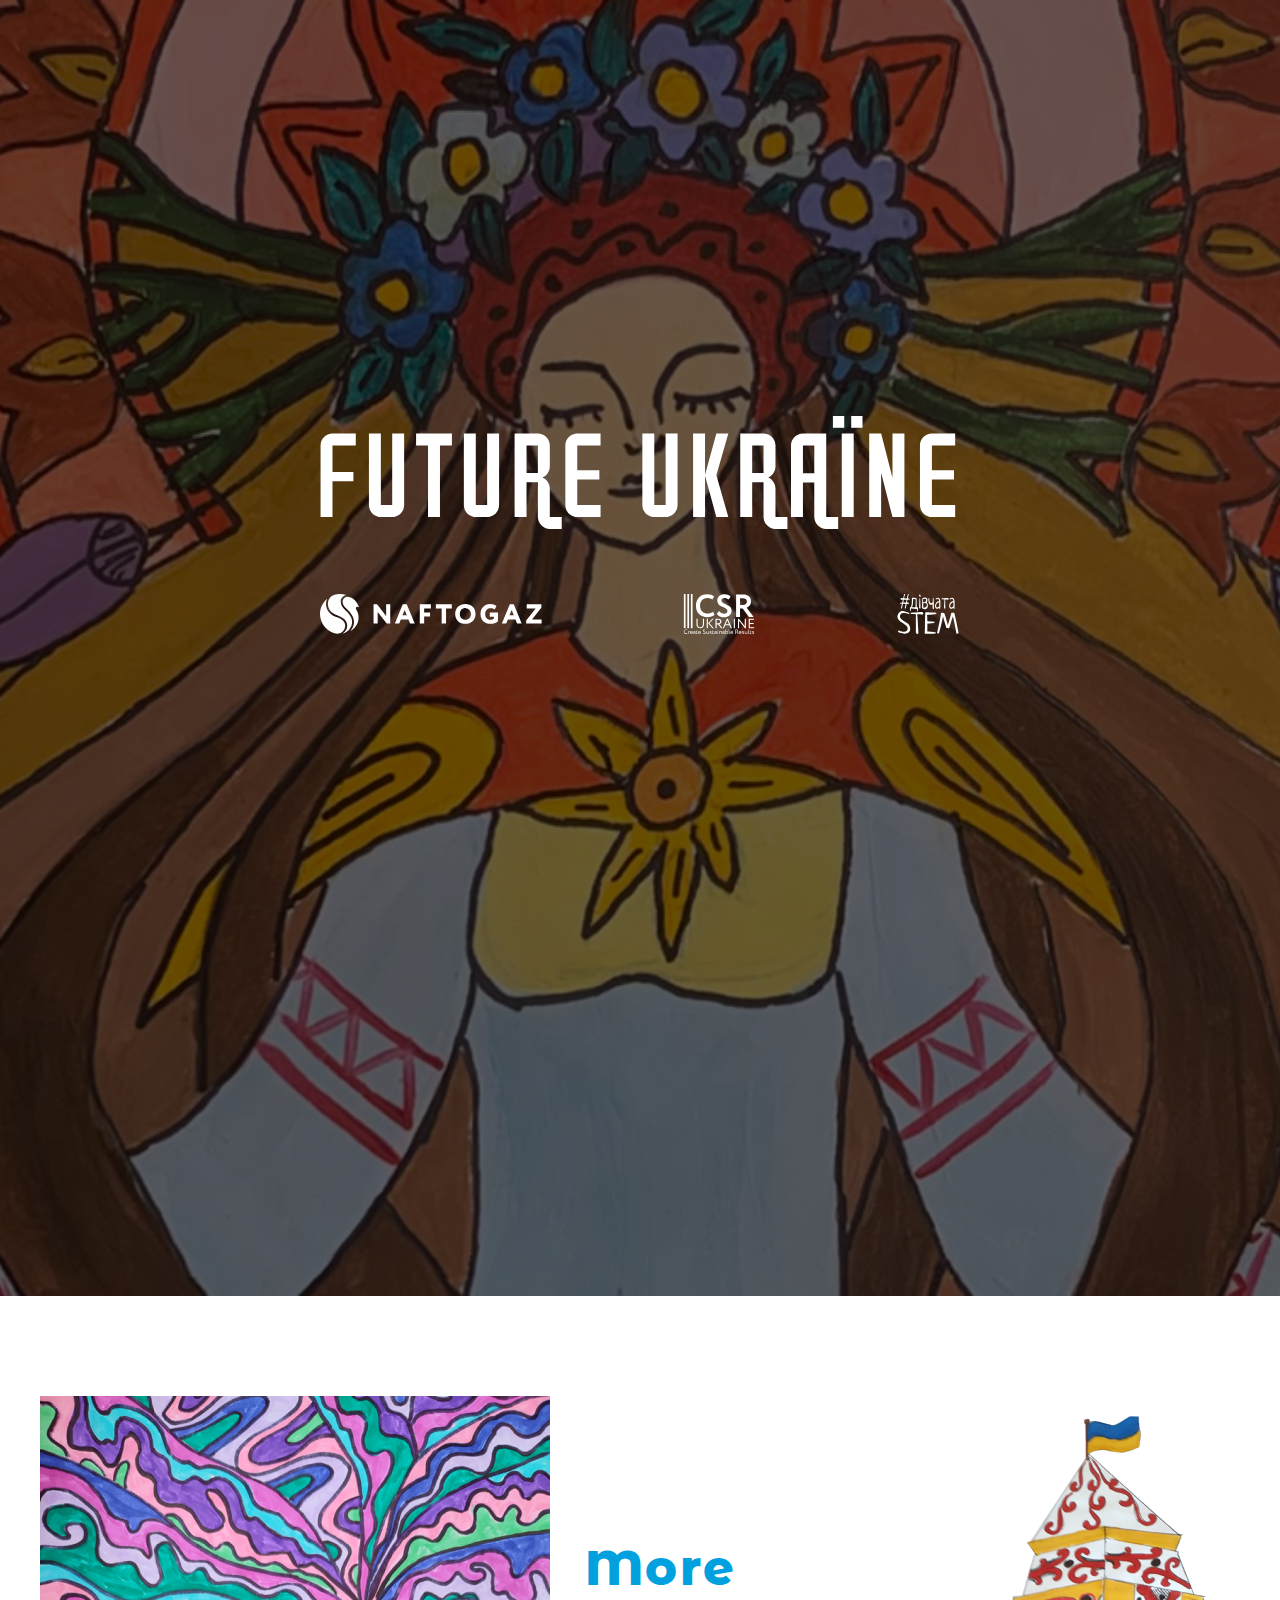
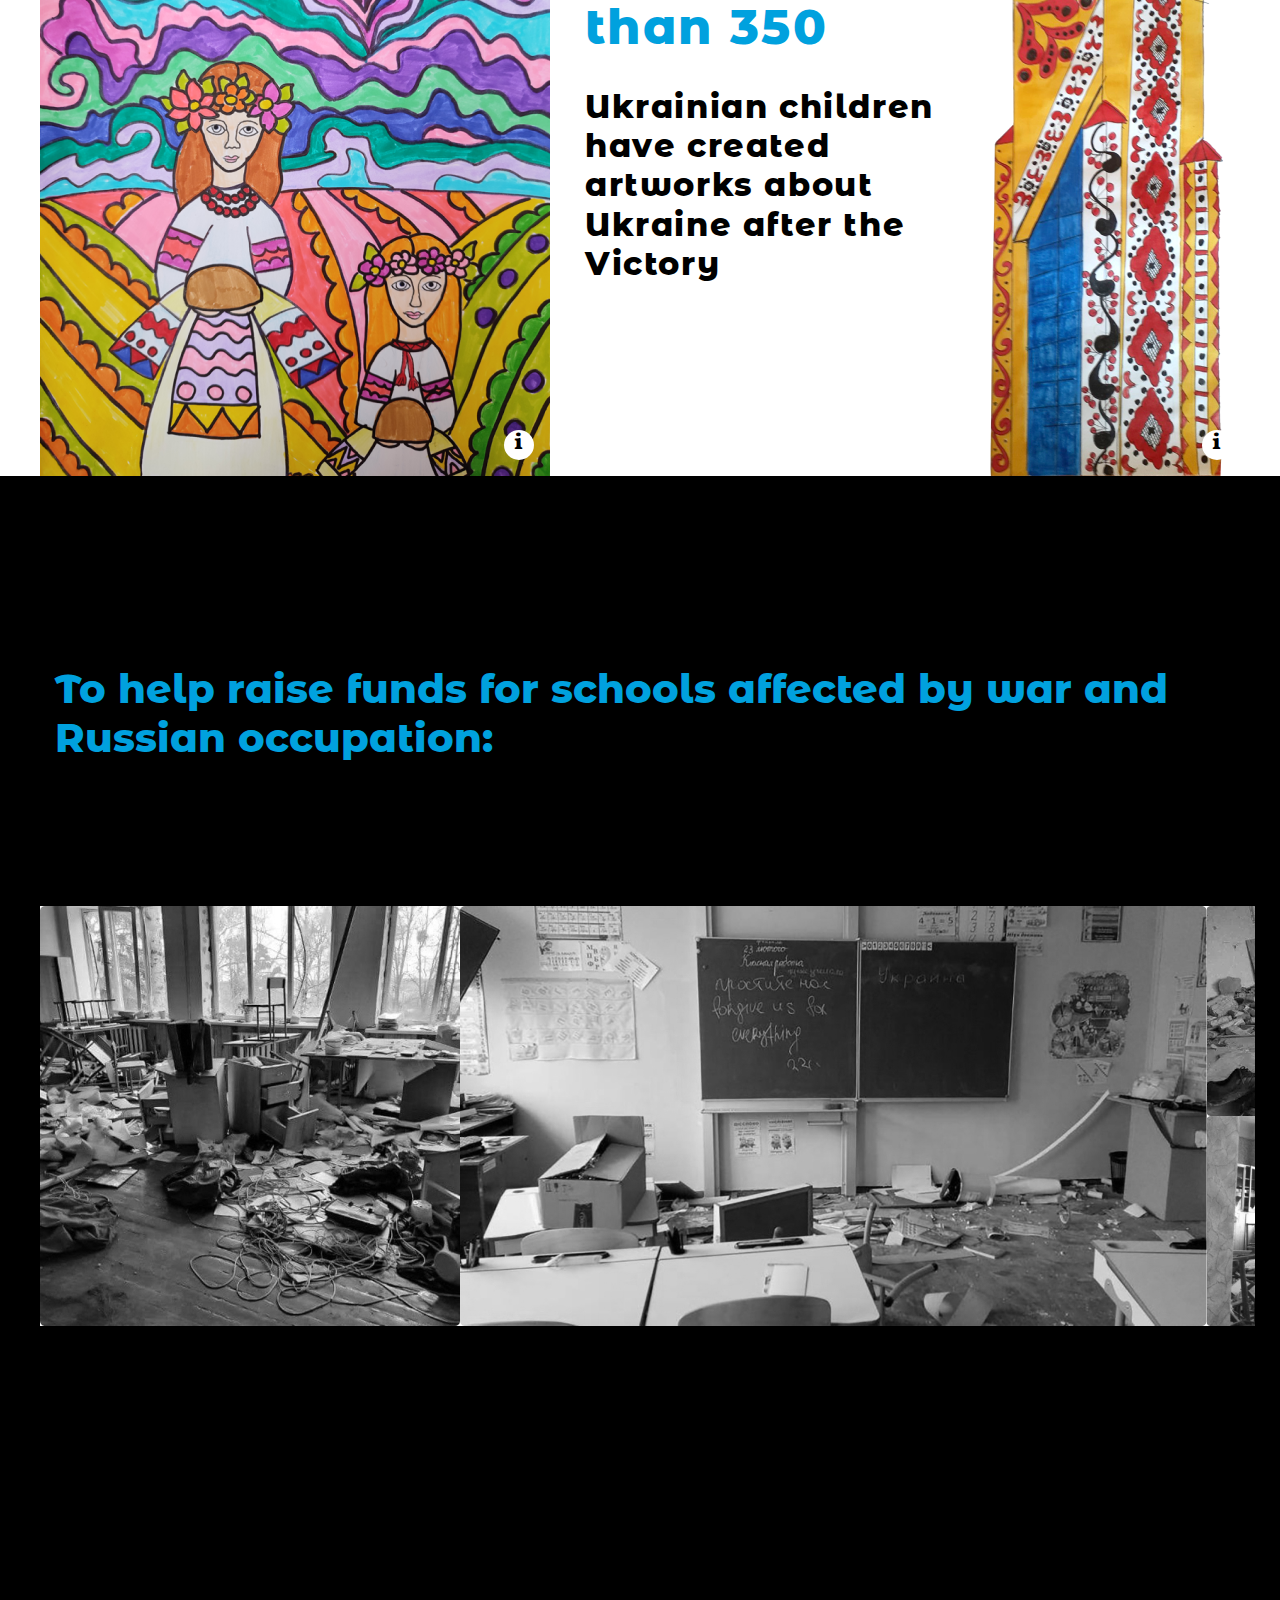
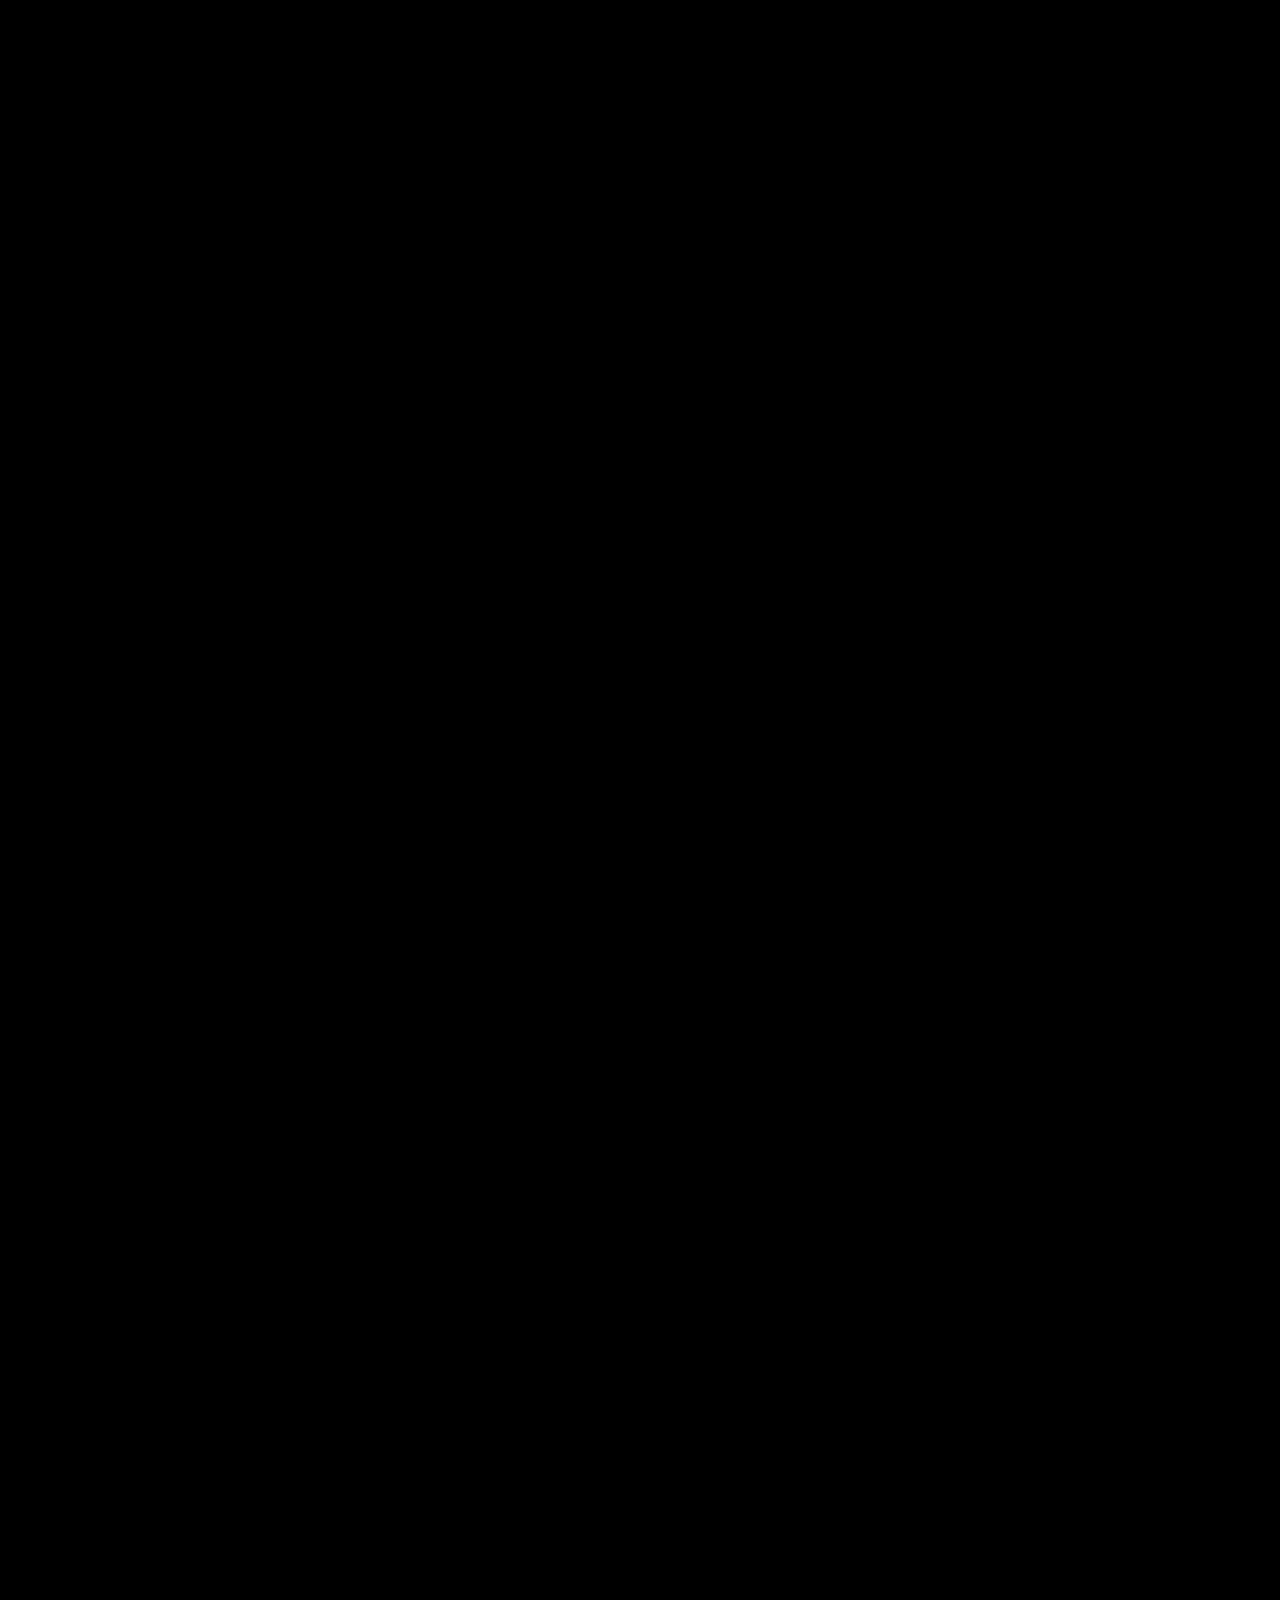
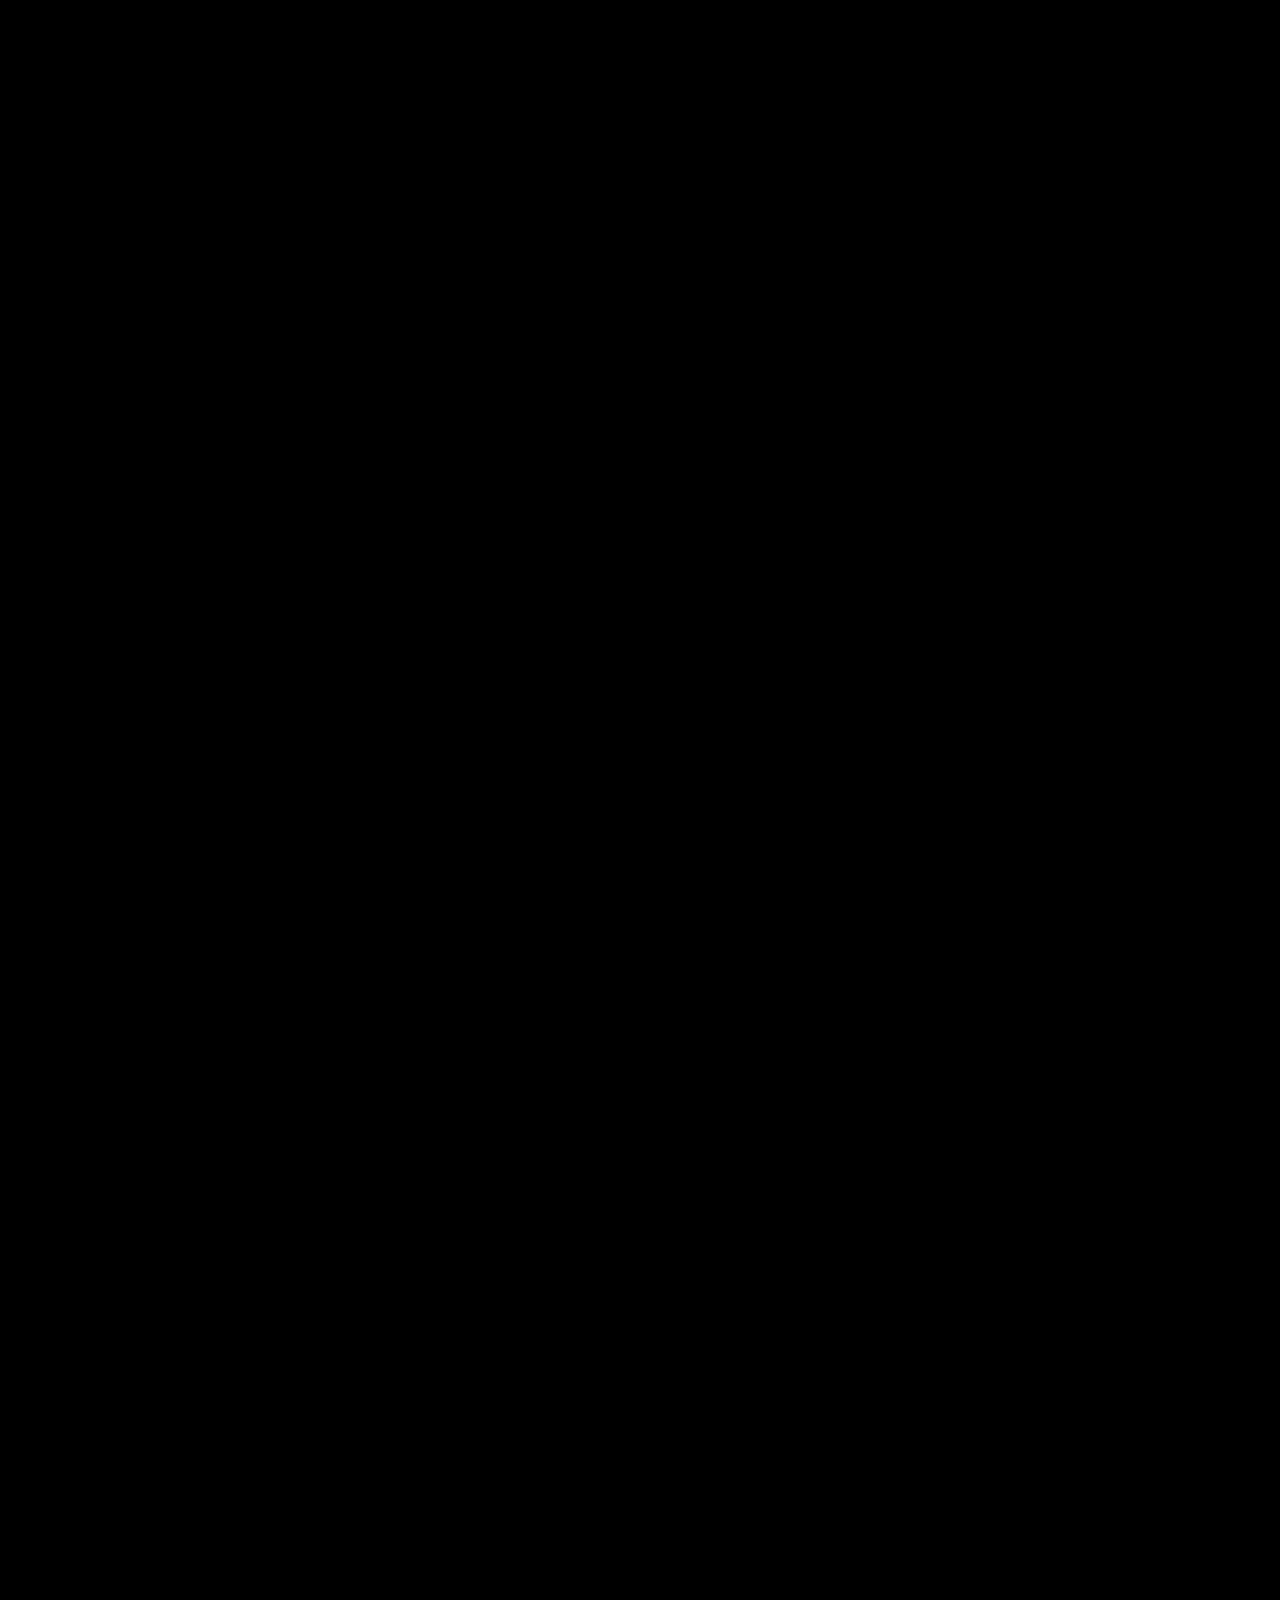
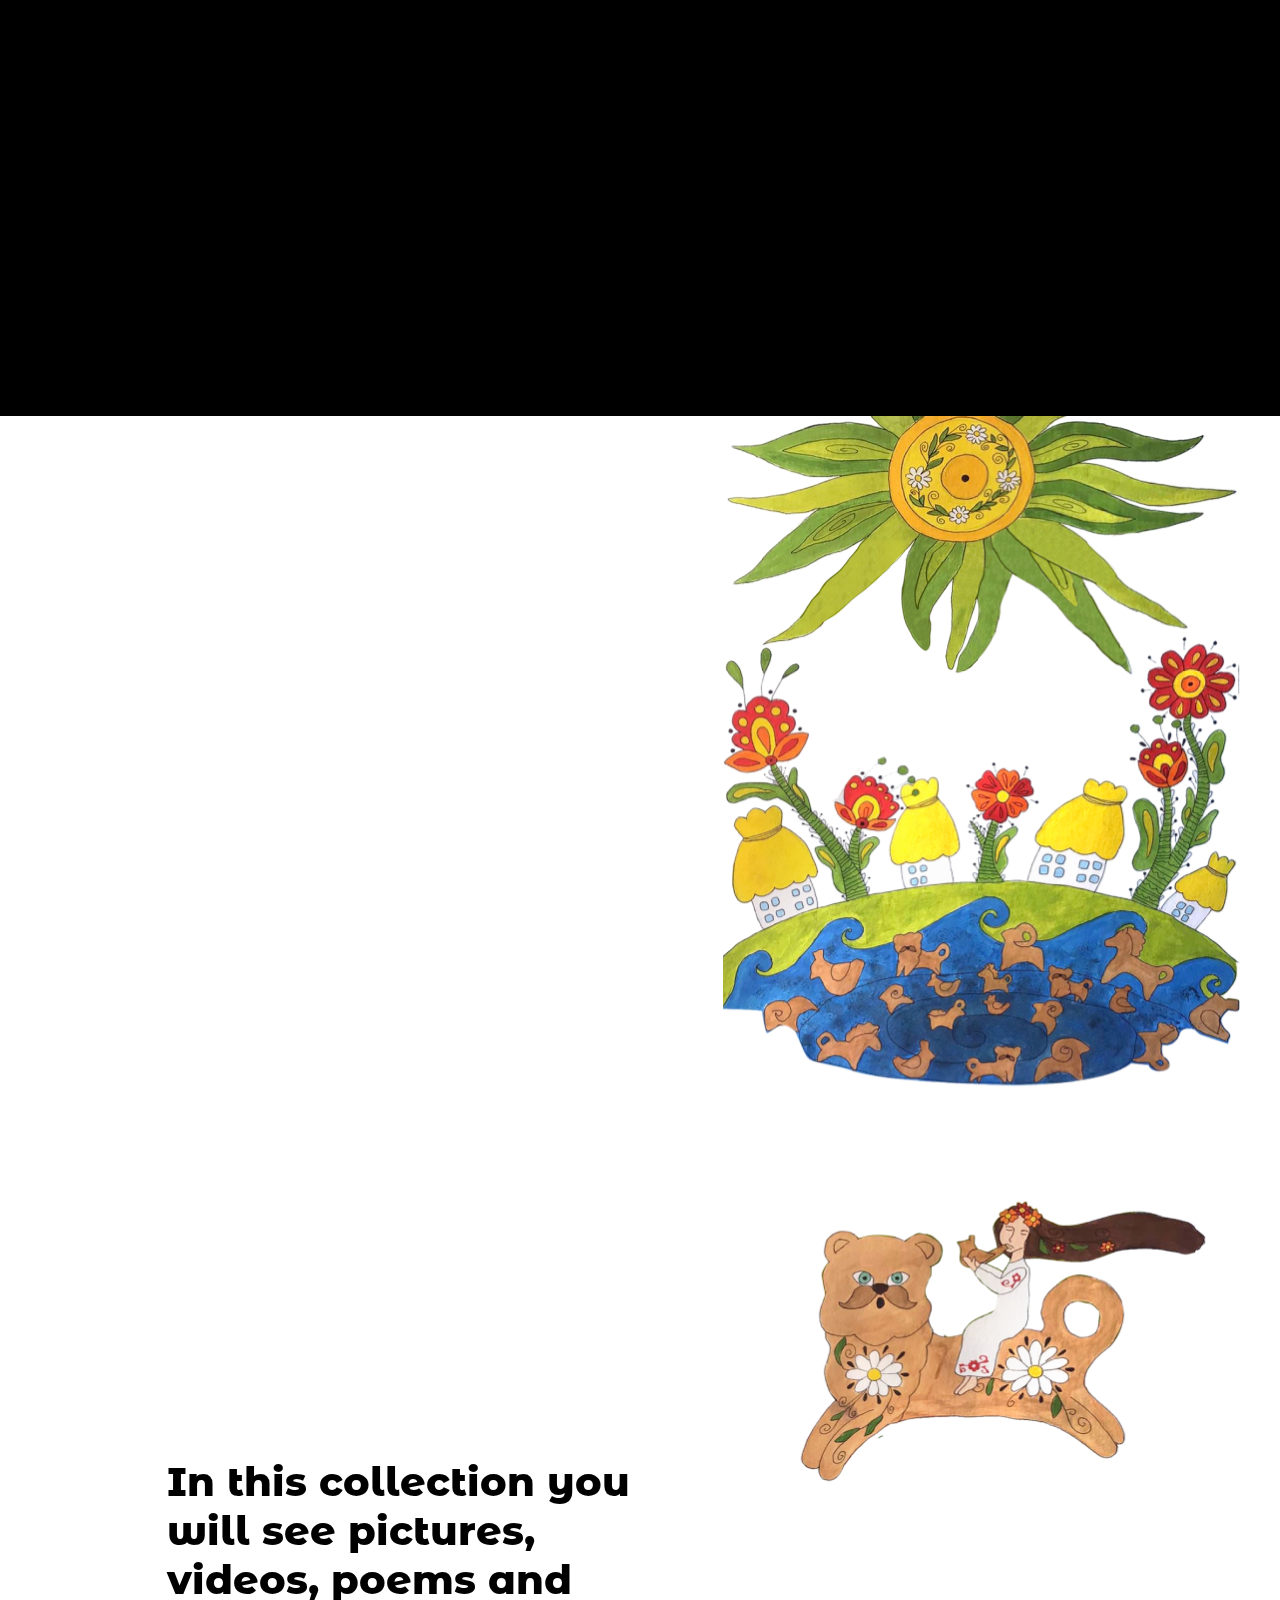
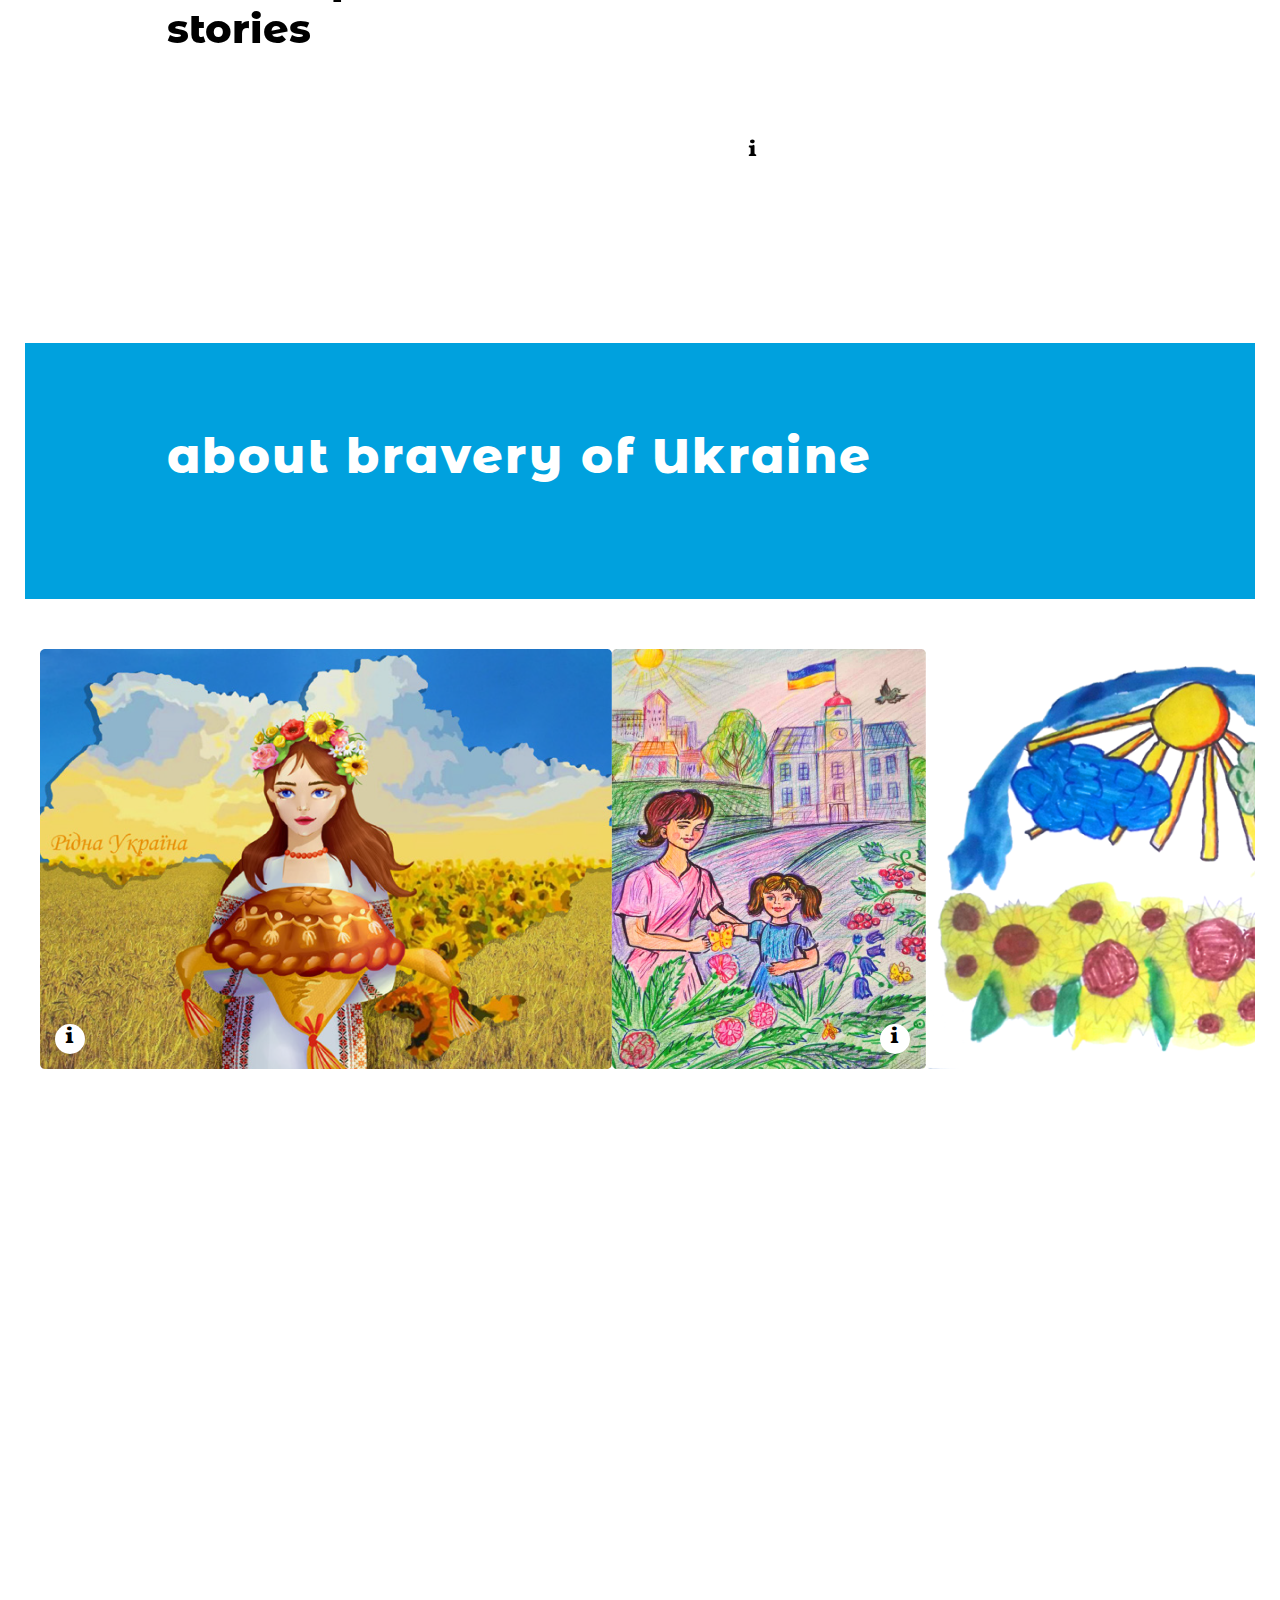
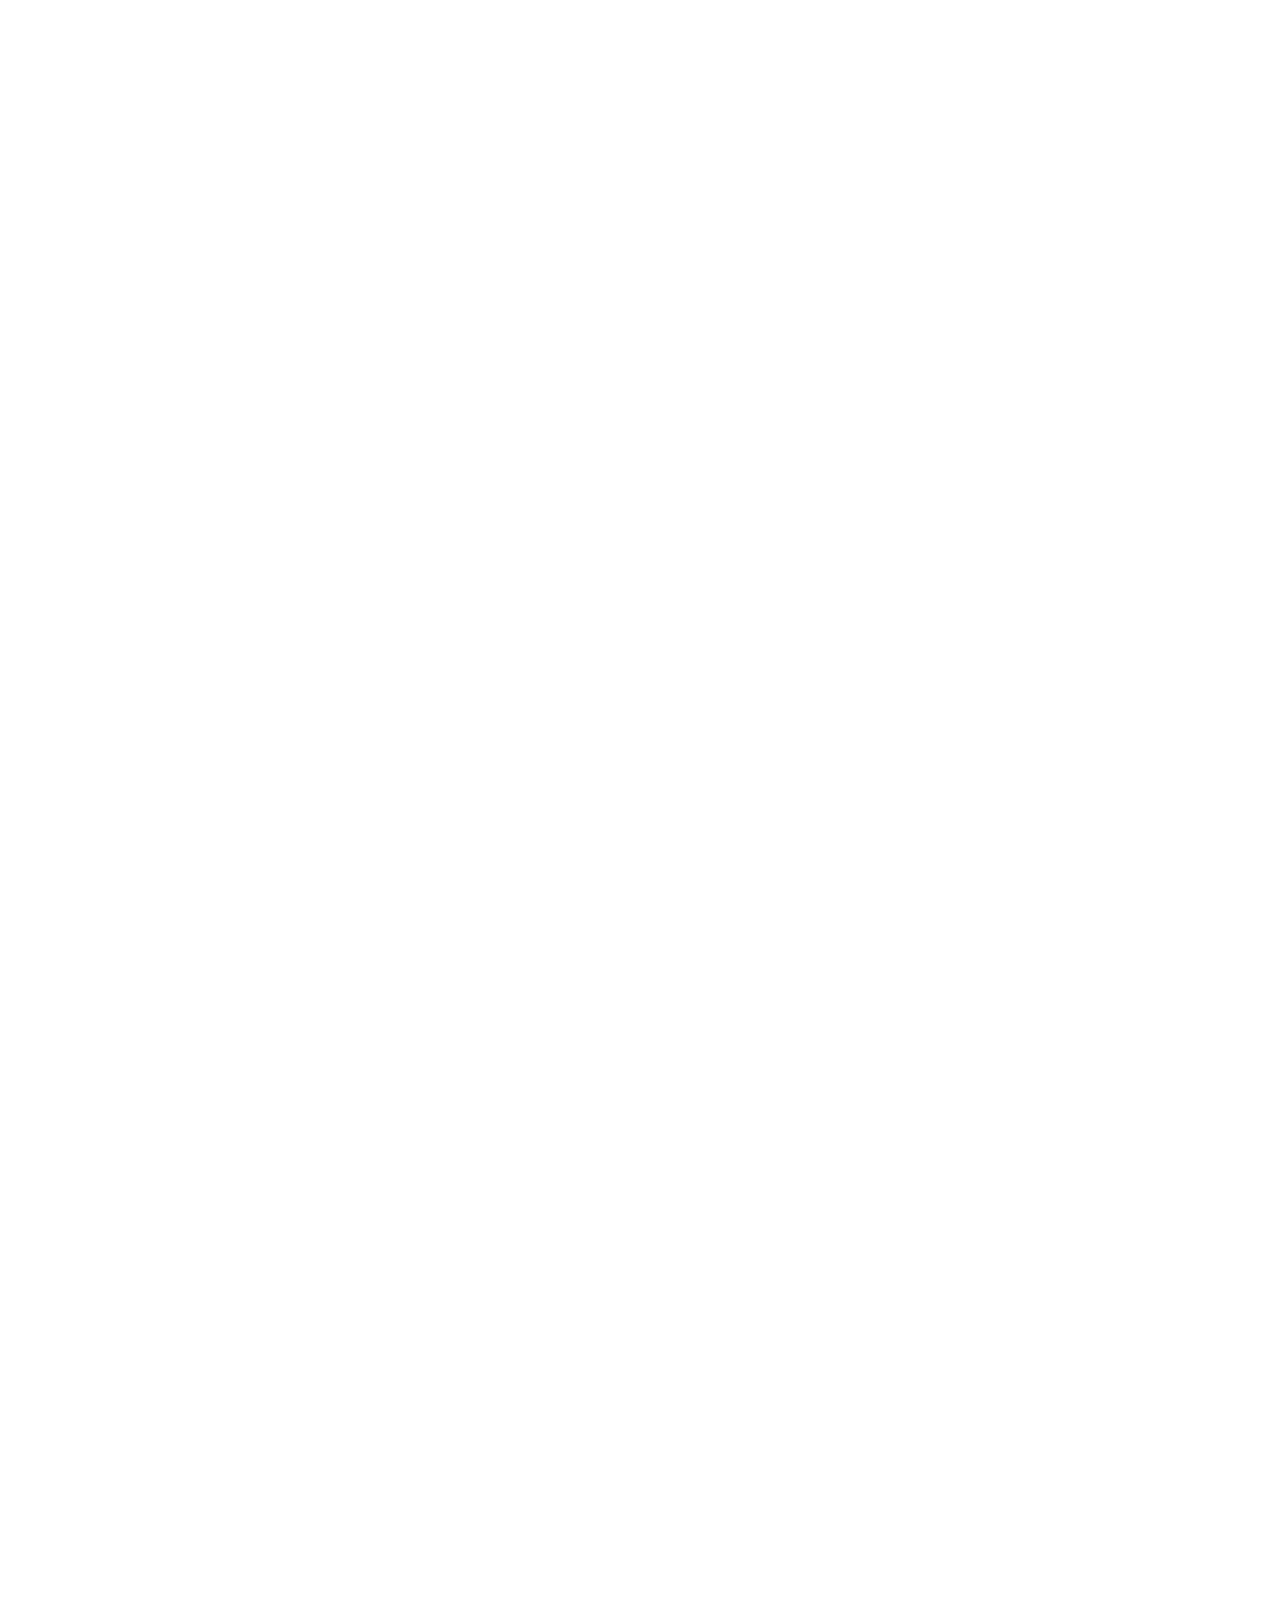
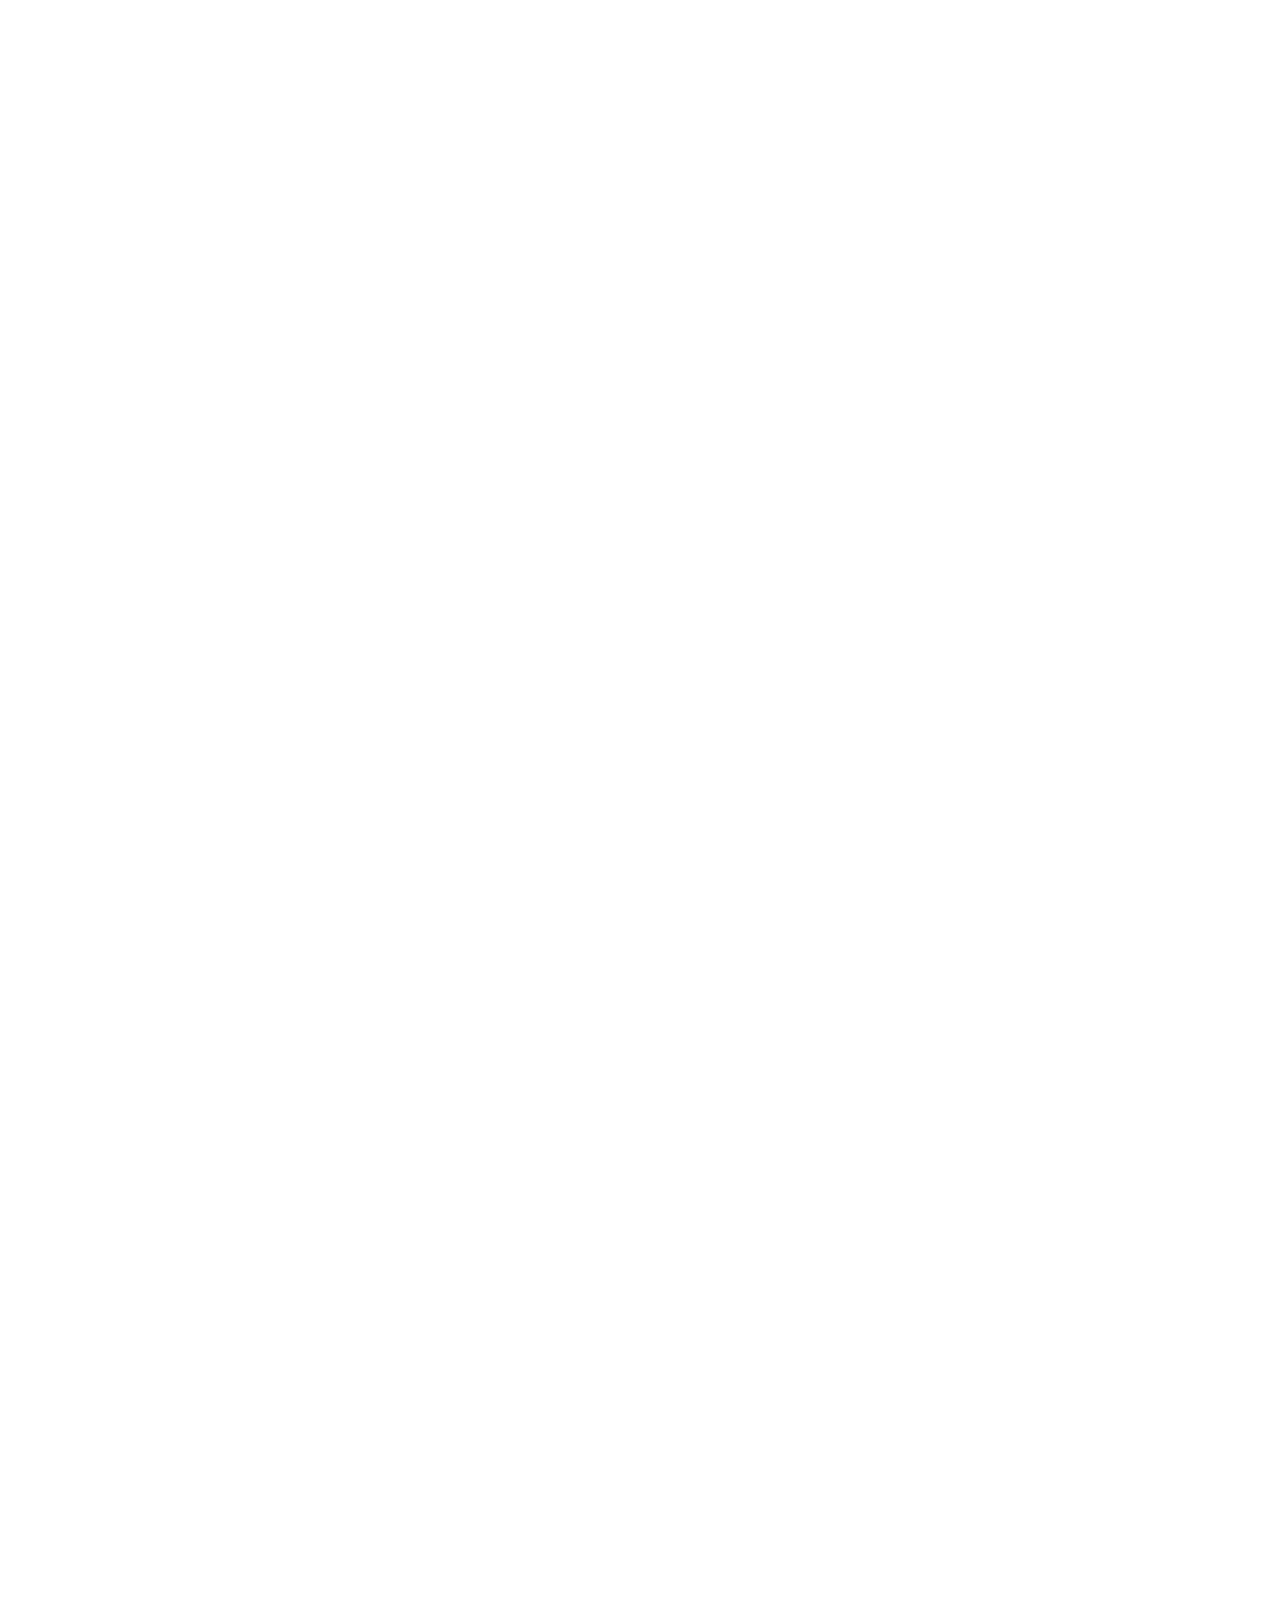
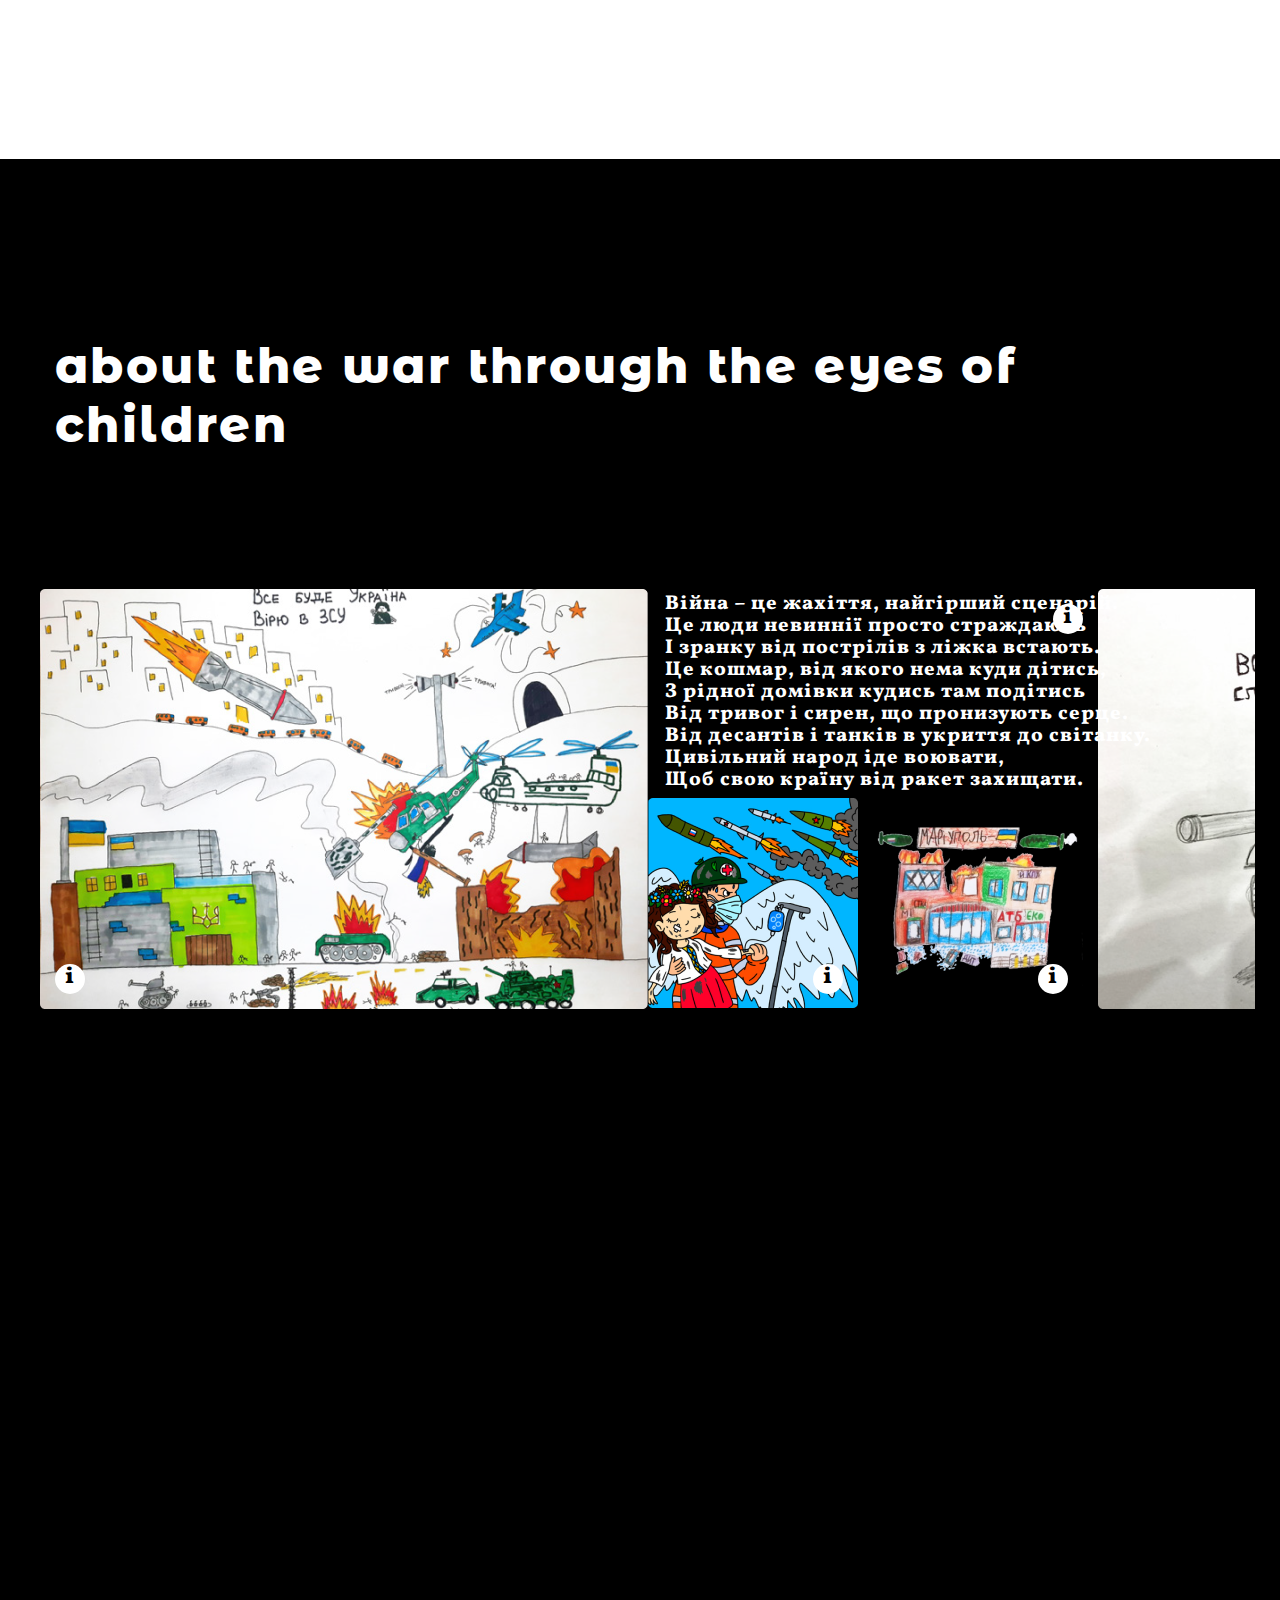
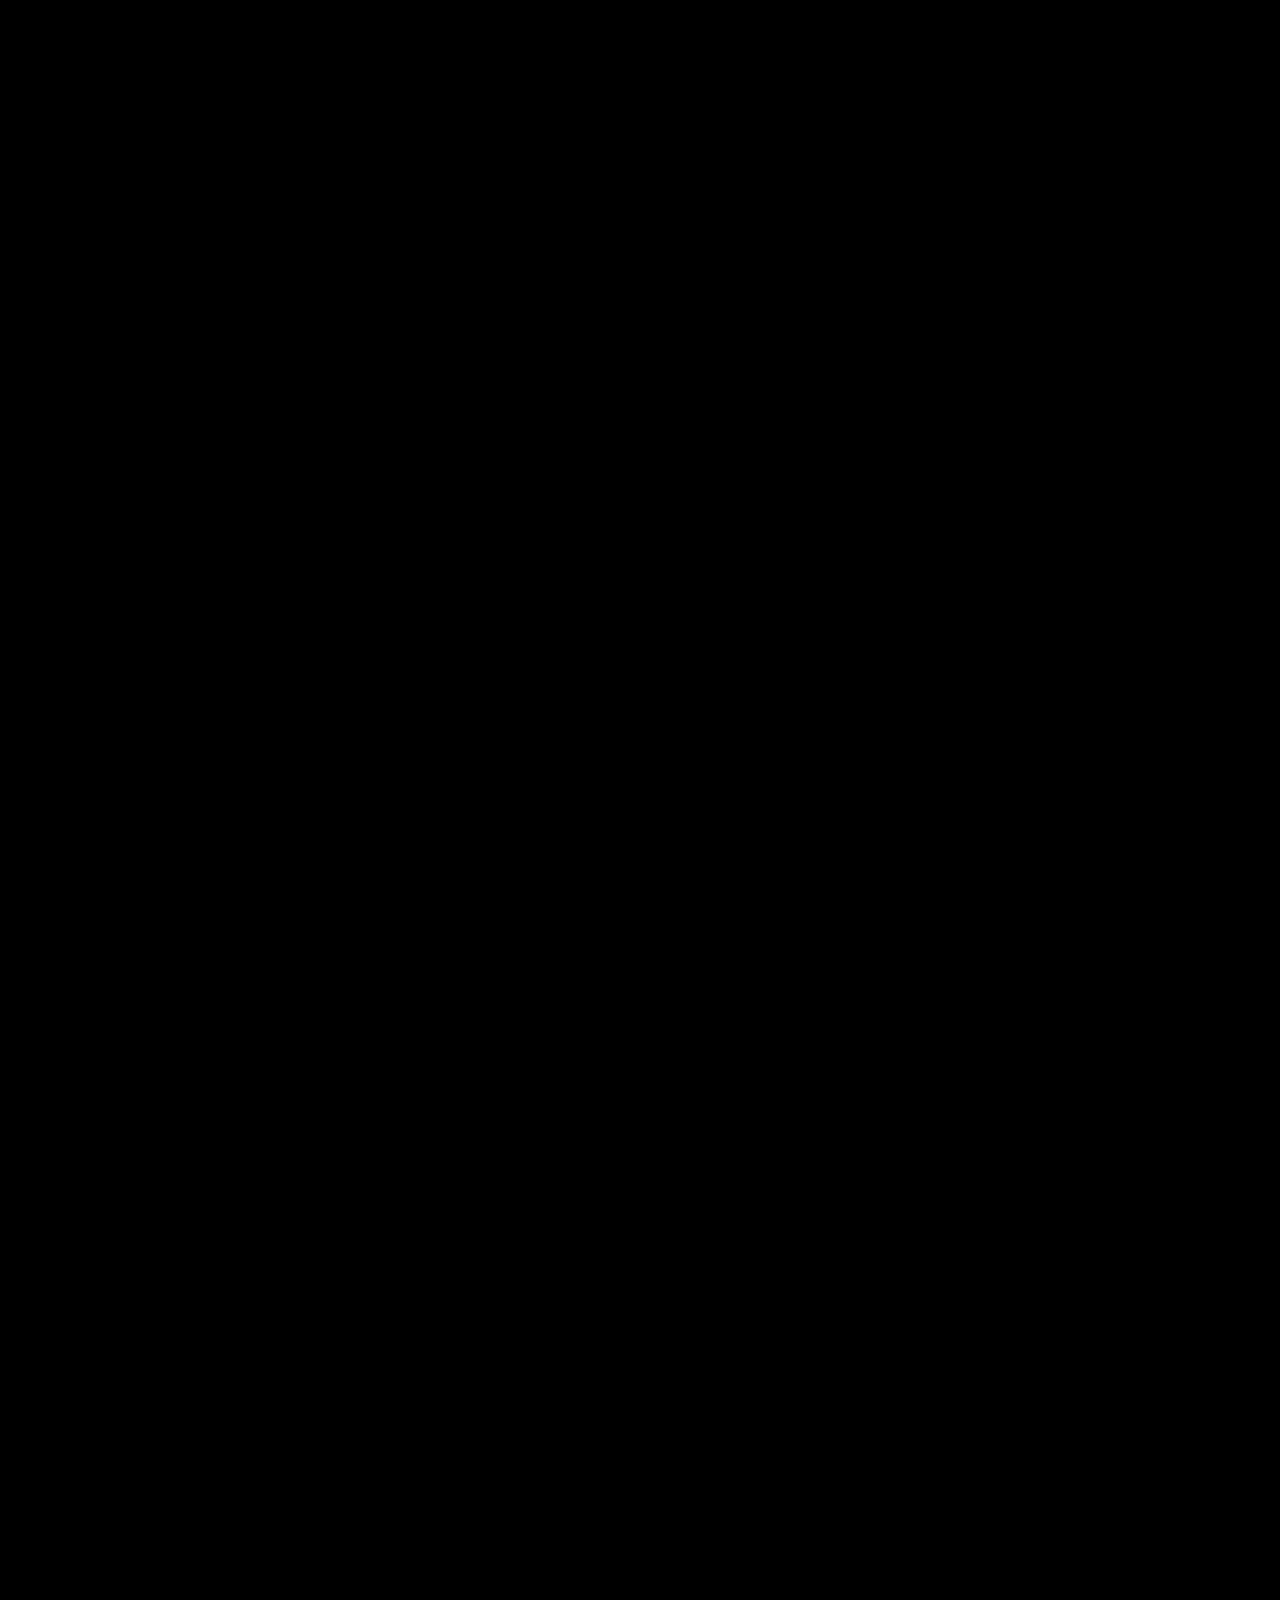
==== commit 5d99a8c2: "add requisites-section" ====
--- a/index.html
+++ b/index.html
@@ -752,19 +752,21 @@
       <section id="goal" class="our-target-section">
         <div class="container our-target-section_container">
           <h2 class="our-target-section_title visually-hidden title">Our goal</h2>
-          <div class="our-target-section_large-text">
-            Our first goal is to raise UAH 500,000 to help 10 schools to resume the educational
-            process for children
-          </div>
-          <div class="youtube-media">
-            <iframe
-              class="youtube-player"
-              src="https://www.youtube.com/embed/KCAD_AkJHGk"
-              title="YouTube video player"
-              frameborder="0"
-              allow="accelerometer; autoplay; clipboard-write; encrypted-media; gyroscope; picture-in-picture"
-              allowfullscreen
-            ></iframe>
+          <div class="our-target-section_flex-container">
+            <div class="our-target-section_large-text">
+              Our first goal is to raise UAH 500,000 to help 10 schools to resume the educational
+              process for children
+            </div>
+            <div class="youtube-media">
+              <iframe
+                class="youtube-player"
+                src="https://www.youtube.com/embed/KCAD_AkJHGk"
+                title="YouTube video player"
+                frameborder="0"
+                allow="accelerometer; autoplay; clipboard-write; encrypted-media; gyroscope; picture-in-picture"
+                allowfullscreen
+              ></iframe>
+            </div>
           </div>
           <div class="progres-bar">
             <div class="progres-bar_text">donated already</div>
@@ -789,9 +791,12 @@
           <div class="requisites-section_work-1" data-artistid="29">
             <img
               srcset="
-                ./img/requisites-section_work-1-450.jpg 450w,
-                ./img/requisites-section_work-1-581.jpg 581w,
-                ./img/requisites-section_work-1-768.jpg 768w
+                ./img/requisites-section_work-1-450.jpg    450w,
+                ./img/requisites-section_work-1-581.jpg    581w,
+                ./img/requisites-section_work-1-768.jpg    768w,
+                ./img/requisites-section_work-1-450@2x.jpg 450w,
+                ./img/requisites-section_work-1-581@2x.jpg 581w,
+                ./img/requisites-section_work-1-768@2x.jpg 768w
               "
               sizes="(min-width: 1200px) 581px, (min-width: 768px) 768px, (min-width: 480px) 450px"
               src="./img/requisites-section_work-1-450.jpg"
--- a/css/main.min.css
+++ b/css/main.min.css
@@ -1 +1 @@
-:root{--base-color: #ffffff;--naftogaz-blue: #00a1de;--main-black: #000000;--transfotmation-time: 250ms;--tranformation-function: cubic-bezier(0.4, 0, 0.2, 1);--mainfont: "Montserrat Alternates", sans-serif;--adfont: "Vollkorn", serif}.visually-hidden{position:absolute;white-space:nowrap;width:1px;height:1px;overflow:hidden;border:0;padding:0;clip:rect(0 0 0 0);-webkit-clip-path:inset(50%);clip-path:inset(50%);margin:-1px}.sticky-spacer{width:20px;height:2400px;margin-left:-50px}@media screen and (min-width: 768px){.sticky-spacer{height:3840px}}.requisites-section_work-1::after,.about-hopes-tile9::after,.about-hopes-tile7::after,.about-hopes-tile6::after,.about-hopes-tile4::after,.about-hopes-tile3::after,.about-hopes-tile2::after,.about-hopes-tile1::after,.aboutwar-tile9::after,.aboutwar-tile8::after,.aboutwar-tile7::after,.aboutwar-tile6::after,.aboutwar-tile5::after,.aboutwar-tile4::after,.aboutwar-tile3::after,.aboutwar-tile2::after,.aboutwar-tile1::after,.invi-tile7::after,.invi-tile5::after,.invi-tile4::after,.invi-tile3::after,.invi-tile2::after,.invi-tile1::after,.intro2-section_work-1-2::after,.intro-section_work-2::after,.intro-section_work-1::after{content:"i";font-family:var(--adfont);font-size:24px;letter-spacing:.05em;display:-webkit-box;display:-ms-flexbox;display:flex;-webkit-box-orient:vertical;-webkit-box-direction:normal;-ms-flex-direction:column;flex-direction:column;-webkit-box-pack:end;-ms-flex-pack:end;justify-content:flex-end;-webkit-box-align:center;-ms-flex-align:center;align-items:center;width:30px;height:30px;background-color:var(--base-color);color:var(--main-black);position:absolute;border-radius:50%;cursor:pointer}.about-hopes-tile8::after,.about-hopes-tile5::after,.invi-tile6::after{content:"i";font-family:var(--adfont);font-size:24px;letter-spacing:.05em;display:-webkit-box;display:-ms-flexbox;display:flex;-webkit-box-orient:vertical;-webkit-box-direction:normal;-ms-flex-direction:column;flex-direction:column;-webkit-box-pack:end;-ms-flex-pack:end;justify-content:flex-end;-webkit-box-align:center;-ms-flex-align:center;align-items:center;width:30px;height:30px;background-color:var(--main-black);color:var(--base-color);position:absolute;border-radius:50%;cursor:pointer}.note{position:absolute;z-index:3;padding:5px;border:1px solid #000;color:var(--main-black);background-color:var(--base-color);text-align:center;opacity:.9;font-family:var(--adfont);font-size:12px;line-height:1.23;letter-spacing:.05em;cursor:pointer}body{background-color:#fff;margin:0;padding:0;color:var(--base-color);font-family:var(--mainfont);font-weight:800}p,ul{margin:0;padding:0}a{color:var(--base-color)}.title{margin:0;padding:0}.link{text-decoration:none;font-style:normal;color:inherit}.list{padding:0;margin:0;list-style:none}.header{position:fixed;z-index:5;width:100%;background-color:rgba(125,125,125,.5);-webkit-transform:translateY(-100%);transform:translateY(-100%);-webkit-transition-property:-webkit-transform;transition-property:-webkit-transform;transition-property:transform;transition-property:transform, -webkit-transform;-webkit-transition-duration:var(--transfotmation-time);transition-duration:var(--transfotmation-time);-webkit-transition-timing-function:var(--tranformation-function);transition-timing-function:var(--tranformation-function)}@media screen and (min-width: 1200px){.header{position:absolute;white-space:nowrap;width:1px;height:1px;overflow:hidden;border:0;padding:0;clip:rect(0 0 0 0);-webkit-clip-path:inset(50%);clip-path:inset(50%);margin:-1px}}.header.active{-webkit-transform:translateY(0);transform:translateY(0)}.header_container{width:100%;margin:0 auto;padding-left:25px;padding-right:15px;padding-top:8px;padding-bottom:8px}@media screen and (min-width: 480px){.header_container{width:480px}}@media screen and (min-width: 768px){.header_container{width:100%;padding-top:17px;padding-bottom:17px;padding-left:50px;padding-right:50px}}.logo{-webkit-transform:translateY(-200%);transform:translateY(-200%);-webkit-transition-property:-webkit-transform;transition-property:-webkit-transform;transition-property:transform;transition-property:transform, -webkit-transform;-webkit-transition-duration:var(--transfotmation-time);transition-duration:var(--transfotmation-time);-webkit-transition-timing-function:var(--tranformation-function);transition-timing-function:var(--tranformation-function)}.logo.active{-webkit-transform:translateY(0);transform:translateY(0)}.logo-icon{display:block;height:24px;margin-top:10px;margin-bottom:10px}@media screen and (min-width: 768px){.logo-icon{height:26px}}.top-menu{display:-webkit-box;display:-ms-flexbox;display:flex;-webkit-box-pack:justify;-ms-flex-pack:justify;justify-content:space-between;-webkit-box-align:center;-ms-flex-align:center;align-items:center}.top-menu-controls{display:-webkit-box;display:-ms-flexbox;display:flex;-webkit-box-pack:justify;-ms-flex-pack:justify;justify-content:space-between;-webkit-box-align:center;-ms-flex-align:center;align-items:center}.menu-container{width:100%;padding-top:90px;padding-bottom:60px;-webkit-transition-property:-webkit-transform;transition-property:-webkit-transform;transition-property:transform;transition-property:transform, -webkit-transform;-webkit-transition-duration:var(--transfotmation-time);transition-duration:var(--transfotmation-time);-webkit-transition-timing-function:var(--tranformation-function);transition-timing-function:var(--tranformation-function);position:fixed;top:0;right:-100%;z-index:1;background-color:var(--main-black);padding:48px 40px}.menu-container.is-open{-webkit-transform:translateX(-100%);transform:translateX(-100%)}.langchanger{display:-webkit-box;display:-ms-flexbox;display:flex;-webkit-box-pack:start;-ms-flex-pack:start;justify-content:flex-start;-webkit-box-align:center;-ms-flex-align:center;align-items:center;-ms-flex-wrap:wrap;flex-wrap:wrap}.langchanger__text{margin-left:20px;height:100%}.langchanger__link{display:block;height:100%;font-weight:800;font-size:24px;line-height:1.23;letter-spacing:.05em}.tumbler{position:relative;width:80px;height:24px;background-color:#d9d9d9;border-radius:12px;border:2px #d9d9d9 solid}.tumbler__right-back{position:absolute;height:20px;width:40px;border-bottom-right-radius:12px;border-top-right-radius:12px;background-color:#888;left:36px}.tumbler__ball{position:absolute;top:-5px;left:16px;width:30px;height:30px;background-position:center;border:2px #d9d9d9 solid;border-radius:50%}.tumbler__ball--to-eng{background-image:url(../img/flag-gb.svg)}.tumbler__ball--to-ukr{background-image:url(../img/flag-ua.svg)}.langswitch{height:100%}@media screen and (max-width: 350px){.langswitch{position:absolute;white-space:nowrap;width:1px;height:1px;overflow:hidden;border:0;padding:0;clip:rect(0 0 0 0);-webkit-clip-path:inset(50%);clip-path:inset(50%);margin:-1px}}.langswitch-items{display:-webkit-box;display:-ms-flexbox;display:flex;-webkit-box-pack:end;-ms-flex-pack:end;justify-content:flex-end}.langswitch-item{margin-right:5px;margin-left:5px}.langswitch-link{display:block;padding-top:15px;padding-bottom:15px;font-size:14px;font-weight:500}.langswitch-link--current{color:rgba(255,255,255,.5);text-decoration:none}.top-menu-button{display:-webkit-inline-box;display:-ms-inline-flexbox;display:inline-flex;margin:0;padding:0;border:none;background-color:rgba(0,0,0,0);color:var(--base-color);position:relative;z-index:2}.top-menu-use{fill:currentColor}.top-menu-button .top-menu-use__cross{display:none}.top-menu-button.is-open .top-menu-use__cross{display:block}.top-menu-button.is-open .top-menu-use__menu{display:none}.site-nav{color:var(--base-color);font-size:36px;line-height:1.23;margin-bottom:60px}.site-nav__item:not(:last-child){margin-bottom:30px}.site-nav__item:hover,.site-nav__item:focus,.site-nav__item:active{color:var(--naftogaz-blue)}.container{margin:0 auto;padding:0 15px;outline:1px #394720 dotted}@media screen and (min-width: 480px){.container{width:480px}}@media screen and (min-width: 768px){.container{width:768px}}@media screen and (min-width: 1200px){.container{width:1200px}}.main-section{padding-top:44vh;height:100vh;background-image:-webkit-gradient(linear, left top, right top, from(rgba(0, 0, 0, 0.6)), to(rgba(0, 0, 0, 0.6))),url(../img/main-mob@1x.png);background-image:linear-gradient(to right, rgba(0, 0, 0, 0.6), rgba(0, 0, 0, 0.6)),url(../img/main-mob@1x.png);background-repeat:no-repeat;background-position-x:center;background-position-y:center;background-size:cover}@media(min-device-pixel-ratio: 2),(-webkit-min-device-pixel-ratio: 2),(min-resolution: 192dpi),(min-resolution: 2dppx){.main-section{background-image:-webkit-gradient(linear, left top, right top, from(rgba(0, 0, 0, 0.6)), to(rgba(0, 0, 0, 0.6))),url(../img/main-mob@2x.png);background-image:linear-gradient(to right, rgba(0, 0, 0, 0.6), rgba(0, 0, 0, 0.6)),url(../img/main-mob@2x.png)}}@media screen and (min-width: 768px){.main-section{background-image:-webkit-gradient(linear, left top, right top, from(rgba(0, 0, 0, 0.6)), to(rgba(0, 0, 0, 0.6))),url(../img/main-tablet@1x.png);background-image:linear-gradient(to right, rgba(0, 0, 0, 0.6), rgba(0, 0, 0, 0.6)),url(../img/main-tablet@1x.png)}}@media screen and (min-width: 768px)and (min-device-pixel-ratio: 2),screen and (min-width: 768px)and (-webkit-min-device-pixel-ratio: 2),screen and (min-width: 768px)and (min-resolution: 192dpi),screen and (min-width: 768px)and (min-resolution: 2dppx){.main-section{background-image:-webkit-gradient(linear, left top, right top, from(rgba(0, 0, 0, 0.6)), to(rgba(0, 0, 0, 0.6))),url(../img/main-tablet@2x.png);background-image:linear-gradient(to right, rgba(0, 0, 0, 0.6), rgba(0, 0, 0, 0.6)),url(../img/main-tablet@2x.png)}}@media screen and (min-width: 1200px){.main-section{background-image:-webkit-gradient(linear, left top, right top, from(rgba(0, 0, 0, 0.6)), to(rgba(0, 0, 0, 0.6))),url(../img/main-desktop@1x.png);background-image:linear-gradient(to right, rgba(0, 0, 0, 0.6), rgba(0, 0, 0, 0.6)),url(../img/main-desktop@1x.png)}}@media screen and (min-width: 1200px)and (min-device-pixel-ratio: 2),screen and (min-width: 1200px)and (-webkit-min-device-pixel-ratio: 2),screen and (min-width: 1200px)and (min-resolution: 192dpi),screen and (min-width: 1200px)and (min-resolution: 2dppx){.main-section{background-image:-webkit-gradient(linear, left top, right top, from(rgba(0, 0, 0, 0.6)), to(rgba(0, 0, 0, 0.6))),url(../img/main-desktop@2x.png);background-image:linear-gradient(to right, rgba(0, 0, 0, 0.6), rgba(0, 0, 0, 0.6)),url(../img/main-desktop@2x.png)}}.main-title{height:152px;margin-left:auto;margin-right:auto;margin-bottom:66px;background-repeat:no-repeat;background-position:center;background-size:contain}.main-title--eng{background-image:url(../img/main-title-mob-eng.svg)}.main-title--ukr{background-image:url(../img/main-title-mob-ukr.svg)}@media screen and (min-width: 768px){.main-title{max-width:428px;margin-bottom:68px}.main-title--eng{background-image:url(../img/main-title-tablet-eng.svg)}.main-title--ukr{background-image:url(../img/main-title-tablet-ukr.svg)}}@media screen and (min-width: 1200px){.main-title{max-width:640px;margin-bottom:46px}}.main-orglogos{max-width:315px;margin-left:auto;margin-right:auto;margin-bottom:66px}@media screen and (min-width: 768px){.main-orglogos{max-width:428px}}@media screen and (min-width: 1200px){.main-orglogos{max-width:640px}}.main-orglogos_logo-items{display:-webkit-box;display:-ms-flexbox;display:flex;-webkit-box-pack:justify;-ms-flex-pack:justify;justify-content:space-between;-webkit-box-align:stretch;-ms-flex-align:stretch;align-items:stretch}.main-orglogos_logo-img{height:20px}@media screen and (min-width: 768px){.main-orglogos_logo-img{height:30px}}@media screen and (min-width: 1200px){.main-orglogos_logo-img{height:40px}}.intro-section{padding-top:100px;color:var(--main-black)}.intro-section_grid-container{display:grid;grid-template-rows:auto auto auto;grid-template-columns:auto auto;gap:0px;height:100%;max-width:100%}@media screen and (min-width: 1200px){.intro-section_grid-container{grid-template-rows:auto auto;grid-template-columns:auto auto auto}}.intro-section_large-text{font-size:40px;line-height:1.23;letter-spacing:.05em;color:var(--naftogaz-blue);grid-row-start:1;grid-column-start:1;grid-row-end:2;grid-column-end:3;align-self:end}@media screen and (min-width: 768px){.intro-section_large-text{padding-left:35px}}@media screen and (min-width: 1200px){.intro-section_large-text{font-size:48px;grid-row-start:1;grid-column-start:2;grid-row-end:2;grid-column-end:3}}.intro-section_small-text{font-size:30px;line-height:1.23;letter-spacing:.05em;margin-top:40px;grid-row-start:2;grid-column-start:1;grid-row-end:3;grid-column-end:2;align-self:start}@media screen and (min-width: 768px){.intro-section_small-text{grid-row-start:2;grid-column-start:1;grid-row-end:3;grid-column-end:2;width:440px;margin-top:30px;margin-bottom:50px;padding-left:35px}}@media screen and (min-width: 1200px){.intro-section_small-text{font-size:32px;grid-row-start:2;grid-column-start:2;grid-row-end:3;grid-column-end:3;align-self:start;width:100%}}.intro-section_work-1{position:relative;grid-row-start:2;grid-column-start:2;grid-row-end:3;grid-column-end:3;align-self:end;width:123px}@media screen and (min-width: 768px){.intro-section_work-1{grid-row-start:2;grid-column-start:2;grid-row-end:4;grid-column-end:3;width:298px}}@media screen and (min-width: 1200px){.intro-section_work-1{grid-row-start:1;grid-column-start:3;grid-row-end:3;grid-column-end:4;width:278px}}.intro-section_work-1::after{bottom:16px;left:12px}@media screen and (min-width: 768px){.intro-section_work-1::after{left:0;left:240px}}.intro-section_work-1-img{display:block}.intro-section_work-2{position:relative;bottom:0px;grid-row-start:3;grid-column-start:1;grid-row-end:4;grid-column-end:3;max-width:100%;align-self:end}@media screen and (min-width: 768px){.intro-section_work-2{grid-row-start:3;grid-column-start:1;grid-row-end:4;grid-column-end:1;width:455px}}@media screen and (min-width: 1200px){.intro-section_work-2{grid-row-start:1;grid-column-start:1;grid-row-end:3;grid-column-end:2;width:510px}}.intro-section_work-2::after{bottom:16px;right:16px}.intro-section_work-2-img{position:relative;bottom:0;display:block;width:100%}.schools-section{padding-top:124px;color:var(--naftogaz-blue);min-height:100vh;background-color:var(--main-black)}.schools-section_flex-container{position:sticky;top:120px;height:calc(100vh - 124px);display:-webkit-box;display:-ms-flexbox;display:flex;-webkit-box-orient:vertical;-webkit-box-direction:normal;-ms-flex-direction:column;flex-direction:column;-webkit-box-pack:end;-ms-flex-pack:end;justify-content:flex-end}.schools-section_flex-container2{display:-webkit-box;display:-ms-flexbox;display:flex;-webkit-box-orient:vertical;-webkit-box-direction:normal;-ms-flex-direction:column;flex-direction:column;-webkit-box-pack:center;-ms-flex-pack:center;justify-content:center;-webkit-box-flex:1;-ms-flex-positive:1;flex-grow:1;background-color:var(--main-black);margin:0 -15px}.schools-section_text{font-weight:800;font-size:40px;line-height:1.23;margin-bottom:30px;padding:0 30px}.schools-section_text--ls{letter-spacing:-0.01em}.schools-slider_plate{background-color:var(--main-black)}.schools-slider_tiles{display:grid;grid-template-rows:auto auto;grid-template-columns:auto auto auto auto auto;gap:0px;height:100%}.schools-slider_tile{position:relative}.schools-tile1{grid-area:1/1/3/2;width:280px}@media screen and (min-width: 768px){.schools-tile1{grid-area:1/1/3/2;width:420px}}.schools-tile2{grid-area:1/2/2/3;width:235px}@media screen and (min-width: 768px){.schools-tile2{grid-area:2/3/3/4;width:420px}}.schools-tile3{grid-area:1/3/2/5;overflow:hidden;width:420px;height:235px}@media screen and (min-width: 768px){.schools-tile3{grid-area:1/3/2/4;width:421px;height:210px}}.schools-tile4{grid-area:2/2/3/4;width:420px}@media screen and (min-width: 768px){.schools-tile4{grid-area:1/2/3/3;width:746px}}.schools-tile5{grid-area:2/4/3/5;width:235px}@media screen and (min-width: 768px){.schools-tile5{grid-area:1/4/3/5;width:420px}}.schools-tile6{grid-area:1/6/3/7;width:470px}@media screen and (min-width: 768px){.schools-tile6{grid-area:1/5/3/6;width:420px}}.schools-slider_tile-img{display:block;-webkit-filter:grayscale(100%);filter:grayscale(100%)}.schools-slider_tile-img:hover{-webkit-filter:none;filter:none}.schools-slider_tile-text{color:var(--base-color);padding-left:5px;padding-right:25px}.chools-slider_added-text{width:380px;font-size:30px;line-height:1.23;letter-spacing:.05em;color:var(--naftogaz-blue)}@media screen and (min-width: 768px){.chools-slider_added-text{font-size:32px;width:480px;-webkit-transform:translateX(-90px);transform:translateX(-90px)}}.chools-slider_added-text-span{color:var(--base-color)}.schools-slider_stop-text{color:var(--base-color);font-size:40px;line-height:1.23;letter-spacing:.05em;width:380px;margin:0 auto 50px}.schools-slider_stop-text-link{color:var(--naftogaz-blue)}.intro2-section{color:var(--main-black);padding-bottom:46px}@media screen and (min-width: 1200px){.intro2-section_container{display:-webkit-box;display:-ms-flexbox;display:flex;-webkit-box-orient:horizontal;-webkit-box-direction:reverse;-ms-flex-direction:row-reverse;flex-direction:row-reverse;-webkit-box-pack:justify;-ms-flex-pack:justify;justify-content:space-between;-webkit-box-align:end;-ms-flex-align:end;align-items:flex-end}}.intro2-section_sticky-container{position:relative}@media screen and (min-width: 1200px){.intro2-section_sticky-container{-ms-flex-preferred-size:517px;flex-basis:517px}}.intro2-section_work-1-1{position:sticky;top:0;margin:0 -15px}@media screen and (min-width: 768px){.intro2-section_work-1-1{width:600px;margin-left:auto;margin-right:auto}}@media screen and (min-width: 1200px){.intro2-section_work-1-1{width:100%}}.intro2-section_work-1-1-img{display:block;max-width:100%}.intro2-section_work-1-2{position:sticky;top:0;z-index:3;margin:0 -15px}@media screen and (min-width: 768px){.intro2-section_work-1-2{width:600px;margin-left:auto;margin-right:auto}}@media screen and (min-width: 1200px){.intro2-section_work-1-2{width:100%}}.intro2-section_work-1-2::after{bottom:6px;left:15px}.intro2-section_work-1-2-img{display:block;max-width:100%}.intro2-section_small-text{position:sticky;top:940px;font-size:36px;line-height:1.23;margin-top:44px}@media screen and (min-width: 768px){.intro2-section_small-text{width:660px;margin-left:auto;margin-right:auto;font-size:40px}}@media screen and (min-width: 1200px){.intro2-section_small-text{padding-left:127px;width:520px;margin-left:0;margin-right:0;margin-bottom:120px}}.btn-donate{display:block;font-family:inherit;font-size:32px;line-height:39px;text-align:center;color:var(--base-color);background-color:var(--naftogaz-blue);cursor:pointer;padding:10px 70px;width:380px;margin:0 auto;border:1px solid rgba(0,0,0,0)}.invi-section{padding-top:124px;color:var(--base-color);min-height:100vh}.invi-section_flex-container{position:sticky;top:120px;height:calc(100vh - 124px);display:-webkit-box;display:-ms-flexbox;display:flex;-webkit-box-orient:vertical;-webkit-box-direction:normal;-ms-flex-direction:column;flex-direction:column;-webkit-box-pack:end;-ms-flex-pack:end;justify-content:flex-end}.invi-section_flex-container2{display:-webkit-box;display:-ms-flexbox;display:flex;-webkit-box-orient:vertical;-webkit-box-direction:normal;-ms-flex-direction:column;flex-direction:column;-webkit-box-pack:center;-ms-flex-pack:center;justify-content:center;-webkit-box-flex:1;-ms-flex-positive:1;flex-grow:1;background-color:var(--naftogaz-blue);margin:0 -15px}.invi-section_text{font-weight:800;font-size:40px;line-height:1.23;letter-spacing:.05em;margin-bottom:30px;padding:0 30px}@media screen and (min-width: 768px){.invi-section_text{font-size:48px;padding-left:142px;width:732px}}.new-slider{height:586px;overflow:hidden;margin-left:-15px;margin-right:-15px}@media screen and (min-width: 768px){.new-slider{height:520px}}.new-slider_plate{position:relative;width:2400px;height:100%;padding-left:15px;display:-webkit-box;display:-ms-flexbox;display:flex;-webkit-box-pack:justify;-ms-flex-pack:justify;justify-content:space-between;-webkit-box-align:center;-ms-flex-align:center;align-items:center}@media screen and (min-width: 768px){.new-slider_plate{width:3840px}}.new-slider_stop-slide{width:480px;height:100%;display:-webkit-box;display:-ms-flexbox;display:flex;-webkit-box-orient:vertical;-webkit-box-direction:normal;-ms-flex-direction:column;flex-direction:column;-webkit-box-pack:center;-ms-flex-pack:center;justify-content:center;-webkit-box-align:center;-ms-flex-align:center;align-items:center}.invi-slider_plate{background-color:var(--base-color)}.invi-slider_tiles{display:grid;grid-template-rows:auto auto;grid-template-columns:auto auto auto 460px auto;gap:0px}@media screen and (min-width: 768px){.invi-slider_tiles{grid-template-columns:auto auto auto auto auto auto auto}}.invi-slider_tile{position:relative}.invi-tile1{grid-row-start:1;grid-column-start:1;grid-row-end:2;grid-column-end:2;width:320px}@media screen and (min-width: 768px){.invi-tile1{grid-row-start:1;grid-column-start:1;grid-row-end:3;grid-column-end:2;width:571px}}.invi-tile1::after{bottom:15px;left:15px}.invi-tile2{grid-row-start:2;grid-column-start:1;grid-row-end:3;grid-column-end:2;width:320px}@media screen and (min-width: 768px){.invi-tile2{grid-row-start:1;grid-column-start:4;grid-row-end:3;grid-column-end:5;width:571px}}.invi-tile2::after{bottom:15px;right:15px}.invi-tile3{grid-row-start:1;grid-column-start:2;grid-row-end:3;grid-column-end:3;width:350px}@media screen and (min-width: 768px){.invi-tile3{grid-row-start:1;grid-column-start:2;grid-row-end:3;grid-column-end:3;width:314px}}.invi-tile3::after{bottom:15px;right:15px}.invi-tile4{grid-row-start:1;grid-column-start:3;grid-row-end:2;grid-column-end:4;width:320px}@media screen and (min-width: 768px){.invi-tile4{grid-row-start:1;grid-column-start:5;grid-row-end:3;grid-column-end:6;width:572px}}.invi-tile4::after{top:15px;left:15px}.invi-tile5{grid-row-start:2;grid-column-start:3;grid-row-end:3;grid-column-end:4;width:320px}@media screen and (min-width: 768px){.invi-tile5{grid-row-start:1;grid-column-start:3;grid-row-end:3;grid-column-end:4;width:571px}}.invi-tile5::after{bottom:15px;right:15px}.invi-tile6{grid-row-start:1;grid-column-start:4;grid-row-end:3;grid-column-end:5}@media screen and (min-width: 768px){.invi-tile6{grid-row-start:1;grid-column-start:6;grid-row-end:3;grid-column-end:7;width:372px}}.invi-tile6::after{bottom:15px;right:25px}.invi-tile7{grid-row-start:1;grid-column-start:5;grid-row-end:3;grid-column-end:6;width:350px}@media screen and (min-width: 768px){.invi-tile7{grid-row-start:1;grid-column-start:7;grid-row-end:3;grid-column-end:8;width:314px}}.invi-tile7::after{bottom:15px;right:15px}.invi-slider_tile-img{display:block}.invi-slider_tile-text{color:var(--main-black);padding-left:50px;padding-right:25px}@media screen and (min-width: 768px){.invi-slider_tile-text{padding-left:30px}}.invi-slider_tile-text-pre{font-family:var(--adfont);font-size:18px;line-height:1.23;letter-spacing:.05em}@media screen and (min-width: 768px){.invi-slider_tile-text-pre{font-size:20px;line-height:1.1;margin-top:12px;margin-bottom:6px}}.invi-slider_stop-text{color:var(--main-black);font-size:40px;line-height:1.23;letter-spacing:.05em;width:380px;margin:0 auto 50px}.invi-slider_stop-text-link{color:var(--naftogaz-blue)}.aboutwar-section{padding-top:124px;color:var(--base-color);min-height:100vh;background-color:var(--main-black)}.aboutwar-section_flex-container{position:sticky;top:120px;height:calc(100vh - 124px);display:-webkit-box;display:-ms-flexbox;display:flex;-webkit-box-orient:vertical;-webkit-box-direction:normal;-ms-flex-direction:column;flex-direction:column;-webkit-box-pack:end;-ms-flex-pack:end;justify-content:flex-end}.aboutwar-section_flex-container2{display:-webkit-box;display:-ms-flexbox;display:flex;-webkit-box-orient:vertical;-webkit-box-direction:normal;-ms-flex-direction:column;flex-direction:column;-webkit-box-pack:center;-ms-flex-pack:center;justify-content:center;-webkit-box-flex:1;-ms-flex-positive:1;flex-grow:1;background-color:var(--main-black);margin:0 -15px}.aboutwar-section_text{font-weight:800;font-size:40px;line-height:1.23;letter-spacing:.05em;margin-bottom:30px;padding:0 30px}@media screen and (min-width: 768px){.aboutwar-section_text{font-size:48px}}.aboutwar-slider_plate{background-color:var(--main-black)}.aboutwar-slider_tiles{display:grid;grid-template-rows:auto auto;grid-template-columns:auto auto auto auto auto auto auto;gap:0px;height:100%}@media screen and (min-width: 768px){.aboutwar-slider_tiles{grid-template-columns:auto auto auto auto auto auto auto auto}}.aboutwar-slider_tile{position:relative}.aboutwar-tile1{grid-row-start:1;grid-column-start:1;grid-row-end:2;grid-column-end:3;width:340px}@media screen and (min-width: 768px){.aboutwar-tile1{grid-row-start:1;grid-column-start:1;grid-row-end:3;grid-column-end:2;width:608px}}.aboutwar-tile1::after{bottom:15px;left:15px}.aboutwar-tile2{grid-row-start:2;grid-column-start:1;grid-row-end:3;grid-column-end:2;width:235px}@media screen and (min-width: 768px){.aboutwar-tile2{grid-row-start:2;grid-column-start:3;grid-row-end:3;grid-column-end:4;width:210px}}.aboutwar-tile2::after{bottom:15px;right:15px}.aboutwar-tile3{grid-row-start:2;grid-column-start:2;grid-row-end:3;grid-column-end:4;width:315px}@media screen and (min-width: 768px){.aboutwar-tile3{grid-row-start:1;grid-column-start:4;grid-row-end:3;grid-column-end:5;width:562px}}.aboutwar-tile3::after{bottom:15px;right:15px}.aboutwar-tile4{grid-row-start:1;grid-column-start:3;grid-row-end:2;grid-column-end:5}@media screen and (min-width: 768px){.aboutwar-tile4{grid-row-start:1;grid-column-start:2;grid-row-end:2;grid-column-end:4;width:450px}}.aboutwar-tile4::after{top:15px;right:15px}.aboutwar-tile5{grid-row-start:1;grid-column-start:5;grid-row-end:2;grid-column-end:6;width:235px}@media screen and (min-width: 768px){.aboutwar-tile5{grid-row-start:1;grid-column-start:6;grid-row-end:3;grid-column-end:7;width:420px}}.aboutwar-tile5::after{bottom:15px;right:15px}.aboutwar-tile6{grid-row-start:1;grid-column-start:6;grid-row-end:3;grid-column-end:7;width:375px}@media screen and (min-width: 768px){.aboutwar-tile6{grid-row-start:1;grid-column-start:7;grid-row-end:3;grid-column-end:8;width:335px}}.aboutwar-tile6::after{bottom:15px;left:15px}.aboutwar-tile7{grid-row-start:2;grid-column-start:4;grid-row-end:3;grid-column-end:5;width:315px}@media screen and (min-width: 768px){.aboutwar-tile7{grid-row-start:1;grid-column-start:5;grid-row-end:3;grid-column-end:6;width:563px}}.aboutwar-tile7::after{bottom:15px;right:15px}.aboutwar-tile8{grid-row-start:1;grid-column-start:7;grid-row-end:3;grid-column-end:8;width:320px}@media screen and (min-width: 768px){.aboutwar-tile8{grid-row-start:1;grid-column-start:8;grid-row-end:3;grid-column-end:9;width:286px}}.aboutwar-tile8::after{bottom:15px;left:15px}.aboutwar-tile9{grid-row-start:2;grid-column-start:5;grid-row-end:3;grid-column-end:6;width:235px}@media screen and (min-width: 768px){.aboutwar-tile9{grid-row-start:2;grid-column-start:2;grid-row-end:3;grid-column-end:3;width:210px}}.aboutwar-tile9::after{bottom:15px;right:15px}.aboutwar-slider_tile-img{display:block}.aboutwar-slider_tile-text{color:var(--base-color);padding-left:5px;padding-right:5px}@media screen and (min-width: 768px){.aboutwar-slider_tile-text{padding-left:17px}}.aboutwar-slider_tile-text-pre{font-family:var(--adfont);font-size:18px;line-height:1.23;letter-spacing:.05em}@media screen and (min-width: 768px){.aboutwar-slider_tile-text-pre{font-size:20px;line-height:1.1;margin-top:4px;margin-bottom:6px}}.aboutwar-slider_stop-text{color:var(--base-color);font-size:40px;line-height:1.23;letter-spacing:.05em;width:380px;margin:0 auto 50px}.aboutwar-slider_stop-text-link{color:var(--naftogaz-blue)}.about-hopes-section{padding-top:124px;min-height:100vh}.about-hopes-section_flex-container{position:sticky;top:120px;height:calc(100vh - 124px);display:-webkit-box;display:-ms-flexbox;display:flex;-webkit-box-orient:vertical;-webkit-box-direction:normal;-ms-flex-direction:column;flex-direction:column;-webkit-box-pack:end;-ms-flex-pack:end;justify-content:flex-end}.about-hopes-section_flex-container2{display:-webkit-box;display:-ms-flexbox;display:flex;-webkit-box-orient:vertical;-webkit-box-direction:normal;-ms-flex-direction:column;flex-direction:column;-webkit-box-pack:center;-ms-flex-pack:center;justify-content:center;-webkit-box-flex:1;-ms-flex-positive:1;flex-grow:1;background-color:var(--base-color);margin:0 -15px}.about-hopes-section_text{font-weight:800;font-size:40px;line-height:1.23;letter-spacing:.05em;margin-bottom:30px;padding-left:30px;padding-right:30px;color:var(--naftogaz-blue)}@media screen and (min-width: 768px){.about-hopes-section_text{font-size:48px;padding-left:142px;width:732px}}.about-hopes-slider_plate{background-color:var(--base-color)}.about-hopes-slider_tiles{display:grid;grid-template-rows:auto auto;grid-template-columns:auto auto auto auto auto auto auto;gap:0px;height:100%}@media screen and (min-width: 768px){.about-hopes-slider_tiles{grid-template-columns:auto auto auto auto auto auto auto auto}}.about-hopes-slider_tile{position:relative}.about-hopes-tile1{grid-row-start:1;grid-column-start:1;grid-row-end:2;grid-column-end:2;width:320px}@media screen and (min-width: 768px){.about-hopes-tile1{grid-row-start:1;grid-column-start:2;grid-row-end:3;grid-column-end:3;width:572px}}.about-hopes-tile1::after{bottom:15px;left:15px}.about-hopes-tile2{grid-row-start:1;grid-column-start:2;grid-row-end:2;grid-column-end:3;width:320px}@media screen and (min-width: 768px){.about-hopes-tile2{grid-row-start:2;grid-column-start:4;grid-row-end:3;grid-column-end:5;width:286px}}.about-hopes-tile2::after{bottom:15px;left:15px}.about-hopes-tile3{grid-row-start:1;grid-column-start:3;grid-row-end:2;grid-column-end:5;width:320px}@media screen and (min-width: 768px){.about-hopes-tile3{grid-row-start:1;grid-column-start:4;grid-row-end:2;grid-column-end:5;width:286px}}.about-hopes-tile3::after{top:15px;left:15px}.about-hopes-tile4{grid-row-start:1;grid-column-start:5;grid-row-end:2;grid-column-end:6;width:175px}@media screen and (min-width: 768px){.about-hopes-tile4{grid-row-start:1;grid-column-start:5;grid-row-end:3;grid-column-end:6;width:312px}}.about-hopes-tile4::after{bottom:15px;right:15px}.about-hopes-tile5{grid-row-start:1;grid-column-start:6;grid-row-end:3;grid-column-end:7;height:100%;display:-webkit-box;display:-ms-flexbox;display:flex;-webkit-box-orient:vertical;-webkit-box-direction:normal;-ms-flex-direction:column;flex-direction:column;-webkit-box-pack:center;-ms-flex-pack:center;justify-content:center}@media screen and (min-width: 768px){.about-hopes-tile5{grid-row-start:1;grid-column-start:7;grid-row-end:3;grid-column-end:8;width:290px}}.about-hopes-tile5::after{bottom:15px;right:15px}.about-hopes-tile6{grid-row-start:1;grid-column-start:7;grid-row-end:3;grid-column-end:8;width:340px}@media screen and (min-width: 768px){.about-hopes-tile6{grid-row-start:1;grid-column-start:8;grid-row-end:3;grid-column-end:9;width:304px}}.about-hopes-tile6::after{top:15px;right:15px}.about-hopes-tile7{grid-row-start:2;grid-column-start:1;grid-row-end:3;grid-column-end:2;width:320px}@media screen and (min-width: 768px){.about-hopes-tile7{grid-row-start:1;grid-column-start:1;grid-row-end:3;grid-column-end:2;width:572px}}.about-hopes-tile7::after{bottom:15px;left:15px}.about-hopes-tile8{grid-row-start:2;grid-column-start:2;grid-row-end:3;grid-column-end:4;height:100%;display:-webkit-box;display:-ms-flexbox;display:flex;-webkit-box-orient:vertical;-webkit-box-direction:normal;-ms-flex-direction:column;flex-direction:column;-webkit-box-pack:center;-ms-flex-pack:center;justify-content:center;width:100%}@media screen and (min-width: 768px){.about-hopes-tile8{grid-row-start:1;grid-column-start:3;grid-row-end:3;grid-column-end:4}}.about-hopes-tile8::after{bottom:15px;right:15px}.about-hopes-tile9{grid-row-start:2;grid-column-start:4;grid-row-end:3;grid-column-end:6;width:320px}@media screen and (min-width: 768px){.about-hopes-tile9{grid-row-start:1;grid-column-start:6;grid-row-end:3;grid-column-end:7;width:572px}}.about-hopes-tile9::after{bottom:15px;right:15px}.about-hopes-slider_tile-img{display:block}.about-hopes-slider_tile-text{color:var(--main-black);padding-left:25px;padding-right:25px;font-family:var(--adfont);font-size:18px;line-height:1.23;letter-spacing:.05em}@media screen and (min-width: 768px){.about-hopes-slider_tile-text{font-size:20px;line-height:1.1}}.about-hopes-slider_tile-text1{max-width:280px}.about-hopes-slider_tile-text2{width:100%}.about-hopes-slider_tile-text-pre{font-family:var(--adfont);font-size:18px;line-height:1.23;letter-spacing:.05em}@media screen and (min-width: 768px){.about-hopes-slider_tile-text-pre{font-size:20px;line-height:1.1}}.about-hopes-slider_stop-text{color:var(--main-black);font-size:40px;line-height:1.23;letter-spacing:.05em;width:380px;margin:0 auto 50px}.about-hopes-slider_stop-text-link{color:var(--naftogaz-blue)}.our-target-section{color:var(--base-color);background-color:var(--naftogaz-blue);padding-top:92px;padding-bottom:60px}@media screen and (min-width: 768px){.our-target-section{padding-top:140px;padding-bottom:70px}}.our-target-section_large-text{font-size:40px;line-height:1.23;margin-bottom:30px}@media screen and (min-width: 768px){.our-target-section_large-text{width:568px;margin-left:auto;margin-right:auto;margin-bottom:60px}}.youtube-media{overflow:hidden;position:relative;width:100%;margin-bottom:30px}@media screen and (min-width: 768px){.youtube-media{width:568px;margin-left:auto;margin-right:auto;margin-bottom:80px}}.youtube-media::after{padding-top:56.25%;display:block;content:""}.youtube-player{position:absolute;top:0;left:0;width:100%;height:100%}.progres-bar{text-align:center}.progres-bar_text{font-size:24px;line-height:1.23;margin-bottom:15px}@media screen and (min-width: 768px){.progres-bar_text{margin-bottom:30px}}.progres-bar_loader-line{width:100%;height:30px;position:relative;overflow:hidden;background-color:var(--base-color);margin:0 auto;padding:5px;border-radius:20px}.progres-bar_loader-line:before{content:"";position:absolute;top:5px;height:20px;background-color:#d9d9d9;border-radius:20px;left:5px;width:40px}@-webkit-keyframes lineAnim{0%{left:5px;width:20px}50%{left:5px;width:30px}100%{left:5px;width:40px}}@keyframes lineAnim{0%{left:5px;width:20px}50%{left:5px;width:30px}100%{left:5px;width:40px}}.requisites-section{color:var(--main-black);background-color:var(--base-color);text-align:center;padding-top:92px}.requisites-section_title{font-size:48px;line-height:1.23;margin-bottom:10px}@media screen and (min-width: 768px){.requisites-section_title{margin-bottom:14px}}.requisites-section_subtitle{font-size:36px;line-height:1.23;margin-bottom:30px}@media screen and (min-width: 768px){.requisites-section_subtitle{margin-bottom:66px}}.requisites-items{margin-bottom:30px}@media screen and (min-width: 768px){.requisites-items{margin-bottom:42px}}.requisites-item{margin-bottom:30px}@media screen and (min-width: 768px){.requisites-item{margin-bottom:42px}}.requisites-item-key{font-size:24px;line-height:1.23;margin-bottom:10px}@media screen and (min-width: 768px){.requisites-item-key{font-size:32px}}.requisites-item-value{font-size:16px;line-height:1.23}@media screen and (min-width: 768px){.requisites-item-value{font-size:20px}}.requisites-section_work-1{position:relative}.requisites-section_work-1::after{bottom:15px;right:15px}@media screen and (min-width: 768px){.requisites-section_work-1{margin-left:-15px;margin-right:-15px}}.requisites-section_work-1-img{width:100%;display:block}.footer{color:var(--base-color);background-color:var(--main-black);text-align:center;padding-top:92px;padding-bottom:30px}.footer_title{font-size:48px;line-height:1.23;margin-bottom:20px}.social{font-size:14px;line-height:1.23;margin-bottom:40px}@media screen and (min-width: 768px){.social{margin-bottom:24px}}.social-list{max-width:380px;margin-left:auto;margin-right:auto;margin-bottom:50px}@media screen and (min-width: 768px){.social-list{max-width:556px;margin-left:auto;margin-right:auto;margin-bottom:128px}}.social_item{margin-bottom:30px}@media screen and (min-width: 768px){.social_item{display:-webkit-box;display:-ms-flexbox;display:flex;-webkit-box-pack:start;-ms-flex-pack:start;justify-content:flex-start;-webkit-box-align:center;-ms-flex-align:center;align-items:center;margin-bottom:54px}.social_item:last-child{margin-bottom:0px}}.br{font-size:0px;letter-spacing:-0.5}.social_icon{margin-bottom:15px}@media screen and (min-width: 768px){.social_icon{margin-bottom:0;width:64px;margin-right:32px}}.social_icon-img{height:40px}@media screen and (min-width: 768px){.social_icon-img{height:48px}}.insta{margin-bottom:60px}@media screen and (min-width: 768px){.insta{margin-bottom:80px}}.insta_text{font-size:20px;line-height:1.23;margin-bottom:15px}@media screen and (min-width: 768px){.insta_text{font-size:16px}}.insta_link{font-size:14px;line-height:1.23}.main-orglogos--footer{margin-bottom:30px}.copyright{font-weight:500}/*# sourceMappingURL=main.min.css.map */+:root{--base-color: #ffffff;--naftogaz-blue: #00a1de;--main-black: #000000;--transfotmation-time: 250ms;--tranformation-function: cubic-bezier(0.4, 0, 0.2, 1);--mainfont: "Montserrat Alternates", sans-serif;--adfont: "Vollkorn", serif}.visually-hidden{position:absolute;white-space:nowrap;width:1px;height:1px;overflow:hidden;border:0;padding:0;clip:rect(0 0 0 0);-webkit-clip-path:inset(50%);clip-path:inset(50%);margin:-1px}.sticky-spacer{width:20px;height:2400px;margin-left:-50px}@media screen and (min-width: 768px){.sticky-spacer{height:3840px}}.requisites-section_work-1::after,.about-hopes-tile9::after,.about-hopes-tile7::after,.about-hopes-tile6::after,.about-hopes-tile4::after,.about-hopes-tile3::after,.about-hopes-tile2::after,.about-hopes-tile1::after,.aboutwar-tile9::after,.aboutwar-tile8::after,.aboutwar-tile7::after,.aboutwar-tile6::after,.aboutwar-tile5::after,.aboutwar-tile4::after,.aboutwar-tile3::after,.aboutwar-tile2::after,.aboutwar-tile1::after,.invi-tile7::after,.invi-tile5::after,.invi-tile4::after,.invi-tile3::after,.invi-tile2::after,.invi-tile1::after,.intro2-section_work-1-2::after,.intro-section_work-2::after,.intro-section_work-1::after{content:"i";font-family:var(--adfont);font-size:24px;letter-spacing:.05em;display:-webkit-box;display:-ms-flexbox;display:flex;-webkit-box-orient:vertical;-webkit-box-direction:normal;-ms-flex-direction:column;flex-direction:column;-webkit-box-pack:end;-ms-flex-pack:end;justify-content:flex-end;-webkit-box-align:center;-ms-flex-align:center;align-items:center;width:30px;height:30px;background-color:var(--base-color);color:var(--main-black);position:absolute;border-radius:50%;cursor:pointer}.about-hopes-tile8::after,.about-hopes-tile5::after,.invi-tile6::after{content:"i";font-family:var(--adfont);font-size:24px;letter-spacing:.05em;display:-webkit-box;display:-ms-flexbox;display:flex;-webkit-box-orient:vertical;-webkit-box-direction:normal;-ms-flex-direction:column;flex-direction:column;-webkit-box-pack:end;-ms-flex-pack:end;justify-content:flex-end;-webkit-box-align:center;-ms-flex-align:center;align-items:center;width:30px;height:30px;background-color:var(--main-black);color:var(--base-color);position:absolute;border-radius:50%;cursor:pointer}.note{position:absolute;z-index:3;padding:5px;border:1px solid #000;color:var(--main-black);background-color:var(--base-color);text-align:center;opacity:.9;font-family:var(--adfont);font-size:12px;line-height:1.23;letter-spacing:.05em;cursor:pointer}body{background-color:#fff;margin:0;padding:0;color:var(--base-color);font-family:var(--mainfont);font-weight:800}p,ul{margin:0;padding:0}a{color:var(--base-color)}.title{margin:0;padding:0}.link{text-decoration:none;font-style:normal;color:inherit}.list{padding:0;margin:0;list-style:none}.header{position:fixed;z-index:5;width:100%;background-color:rgba(125,125,125,.5);-webkit-transform:translateY(-100%);transform:translateY(-100%);-webkit-transition-property:-webkit-transform;transition-property:-webkit-transform;transition-property:transform;transition-property:transform, -webkit-transform;-webkit-transition-duration:var(--transfotmation-time);transition-duration:var(--transfotmation-time);-webkit-transition-timing-function:var(--tranformation-function);transition-timing-function:var(--tranformation-function)}@media screen and (min-width: 1200px){.header{position:absolute;white-space:nowrap;width:1px;height:1px;overflow:hidden;border:0;padding:0;clip:rect(0 0 0 0);-webkit-clip-path:inset(50%);clip-path:inset(50%);margin:-1px}}.header.active{-webkit-transform:translateY(0);transform:translateY(0)}.header_container{width:100%;margin:0 auto;padding-left:25px;padding-right:15px;padding-top:8px;padding-bottom:8px}@media screen and (min-width: 480px){.header_container{width:480px}}@media screen and (min-width: 768px){.header_container{width:100%;padding-top:17px;padding-bottom:17px;padding-left:50px;padding-right:50px}}.logo{-webkit-transform:translateY(-200%);transform:translateY(-200%);-webkit-transition-property:-webkit-transform;transition-property:-webkit-transform;transition-property:transform;transition-property:transform, -webkit-transform;-webkit-transition-duration:var(--transfotmation-time);transition-duration:var(--transfotmation-time);-webkit-transition-timing-function:var(--tranformation-function);transition-timing-function:var(--tranformation-function)}.logo.active{-webkit-transform:translateY(0);transform:translateY(0)}.logo-icon{display:block;height:24px;margin-top:10px;margin-bottom:10px}@media screen and (min-width: 768px){.logo-icon{height:26px}}.top-menu{display:-webkit-box;display:-ms-flexbox;display:flex;-webkit-box-pack:justify;-ms-flex-pack:justify;justify-content:space-between;-webkit-box-align:center;-ms-flex-align:center;align-items:center}.top-menu-controls{display:-webkit-box;display:-ms-flexbox;display:flex;-webkit-box-pack:justify;-ms-flex-pack:justify;justify-content:space-between;-webkit-box-align:center;-ms-flex-align:center;align-items:center}.menu-container{width:100%;padding-top:90px;padding-bottom:60px;-webkit-transition-property:-webkit-transform;transition-property:-webkit-transform;transition-property:transform;transition-property:transform, -webkit-transform;-webkit-transition-duration:var(--transfotmation-time);transition-duration:var(--transfotmation-time);-webkit-transition-timing-function:var(--tranformation-function);transition-timing-function:var(--tranformation-function);position:fixed;top:0;right:-100%;z-index:1;background-color:var(--main-black);padding:48px 40px}.menu-container.is-open{-webkit-transform:translateX(-100%);transform:translateX(-100%)}.langchanger{display:-webkit-box;display:-ms-flexbox;display:flex;-webkit-box-pack:start;-ms-flex-pack:start;justify-content:flex-start;-webkit-box-align:center;-ms-flex-align:center;align-items:center;-ms-flex-wrap:wrap;flex-wrap:wrap}.langchanger__text{margin-left:20px;height:100%}.langchanger__link{display:block;height:100%;font-weight:800;font-size:24px;line-height:1.23;letter-spacing:.05em}.tumbler{position:relative;width:80px;height:24px;background-color:#d9d9d9;border-radius:12px;border:2px #d9d9d9 solid}.tumbler__right-back{position:absolute;height:20px;width:40px;border-bottom-right-radius:12px;border-top-right-radius:12px;background-color:#888;left:36px}.tumbler__ball{position:absolute;top:-5px;left:16px;width:30px;height:30px;background-position:center;border:2px #d9d9d9 solid;border-radius:50%}.tumbler__ball--to-eng{background-image:url(../img/flag-gb.svg)}.tumbler__ball--to-ukr{background-image:url(../img/flag-ua.svg)}.langswitch{height:100%}@media screen and (max-width: 350px){.langswitch{position:absolute;white-space:nowrap;width:1px;height:1px;overflow:hidden;border:0;padding:0;clip:rect(0 0 0 0);-webkit-clip-path:inset(50%);clip-path:inset(50%);margin:-1px}}.langswitch-items{display:-webkit-box;display:-ms-flexbox;display:flex;-webkit-box-pack:end;-ms-flex-pack:end;justify-content:flex-end}.langswitch-item{margin-right:5px;margin-left:5px}.langswitch-link{display:block;padding-top:15px;padding-bottom:15px;font-size:14px;font-weight:500}.langswitch-link--current{color:rgba(255,255,255,.5);text-decoration:none}.top-menu-button{display:-webkit-inline-box;display:-ms-inline-flexbox;display:inline-flex;margin:0;padding:0;border:none;background-color:rgba(0,0,0,0);color:var(--base-color);position:relative;z-index:2}.top-menu-use{fill:currentColor}.top-menu-button .top-menu-use__cross{display:none}.top-menu-button.is-open .top-menu-use__cross{display:block}.top-menu-button.is-open .top-menu-use__menu{display:none}.site-nav{color:var(--base-color);font-size:36px;line-height:1.23;margin-bottom:60px}.site-nav__item:not(:last-child){margin-bottom:30px}.site-nav__item:hover,.site-nav__item:focus,.site-nav__item:active{color:var(--naftogaz-blue)}.container{margin:0 auto;padding:0 15px}@media screen and (min-width: 480px){.container{width:480px}}@media screen and (min-width: 768px){.container{width:768px}}@media screen and (min-width: 1200px){.container{width:1200px}}.main-section{padding-top:44vh;height:100vh;background-image:-webkit-gradient(linear, left top, right top, from(rgba(0, 0, 0, 0.6)), to(rgba(0, 0, 0, 0.6))),url(../img/main-mob@1x.png);background-image:linear-gradient(to right, rgba(0, 0, 0, 0.6), rgba(0, 0, 0, 0.6)),url(../img/main-mob@1x.png);background-repeat:no-repeat;background-position-x:center;background-position-y:center;background-size:cover}@media(min-device-pixel-ratio: 2),(-webkit-min-device-pixel-ratio: 2),(min-resolution: 192dpi),(min-resolution: 2dppx){.main-section{background-image:-webkit-gradient(linear, left top, right top, from(rgba(0, 0, 0, 0.6)), to(rgba(0, 0, 0, 0.6))),url(../img/main-mob@2x.png);background-image:linear-gradient(to right, rgba(0, 0, 0, 0.6), rgba(0, 0, 0, 0.6)),url(../img/main-mob@2x.png)}}@media screen and (min-width: 768px){.main-section{background-image:-webkit-gradient(linear, left top, right top, from(rgba(0, 0, 0, 0.6)), to(rgba(0, 0, 0, 0.6))),url(../img/main-tablet@1x.png);background-image:linear-gradient(to right, rgba(0, 0, 0, 0.6), rgba(0, 0, 0, 0.6)),url(../img/main-tablet@1x.png)}}@media screen and (min-width: 768px)and (min-device-pixel-ratio: 2),screen and (min-width: 768px)and (-webkit-min-device-pixel-ratio: 2),screen and (min-width: 768px)and (min-resolution: 192dpi),screen and (min-width: 768px)and (min-resolution: 2dppx){.main-section{background-image:-webkit-gradient(linear, left top, right top, from(rgba(0, 0, 0, 0.6)), to(rgba(0, 0, 0, 0.6))),url(../img/main-tablet@2x.png);background-image:linear-gradient(to right, rgba(0, 0, 0, 0.6), rgba(0, 0, 0, 0.6)),url(../img/main-tablet@2x.png)}}@media screen and (min-width: 1200px){.main-section{background-image:-webkit-gradient(linear, left top, right top, from(rgba(0, 0, 0, 0.6)), to(rgba(0, 0, 0, 0.6))),url(../img/main-desktop@1x.png);background-image:linear-gradient(to right, rgba(0, 0, 0, 0.6), rgba(0, 0, 0, 0.6)),url(../img/main-desktop@1x.png)}}@media screen and (min-width: 1200px)and (min-device-pixel-ratio: 2),screen and (min-width: 1200px)and (-webkit-min-device-pixel-ratio: 2),screen and (min-width: 1200px)and (min-resolution: 192dpi),screen and (min-width: 1200px)and (min-resolution: 2dppx){.main-section{background-image:-webkit-gradient(linear, left top, right top, from(rgba(0, 0, 0, 0.6)), to(rgba(0, 0, 0, 0.6))),url(../img/main-desktop@2x.png);background-image:linear-gradient(to right, rgba(0, 0, 0, 0.6), rgba(0, 0, 0, 0.6)),url(../img/main-desktop@2x.png)}}.main-title{height:152px;margin-left:auto;margin-right:auto;margin-bottom:66px;background-repeat:no-repeat;background-position:center;background-size:contain}.main-title--eng{background-image:url(../img/main-title-mob-eng.svg)}.main-title--ukr{background-image:url(../img/main-title-mob-ukr.svg)}@media screen and (min-width: 768px){.main-title{max-width:428px;margin-bottom:68px}.main-title--eng{background-image:url(../img/main-title-tablet-eng.svg)}.main-title--ukr{background-image:url(../img/main-title-tablet-ukr.svg)}}@media screen and (min-width: 1200px){.main-title{max-width:640px;margin-bottom:46px}}.main-orglogos{max-width:315px;margin-left:auto;margin-right:auto;margin-bottom:66px}@media screen and (min-width: 768px){.main-orglogos{max-width:428px}}@media screen and (min-width: 1200px){.main-orglogos{max-width:640px}}.main-orglogos_logo-items{display:-webkit-box;display:-ms-flexbox;display:flex;-webkit-box-pack:justify;-ms-flex-pack:justify;justify-content:space-between;-webkit-box-align:stretch;-ms-flex-align:stretch;align-items:stretch}.main-orglogos_logo-img{height:20px}@media screen and (min-width: 768px){.main-orglogos_logo-img{height:30px}}@media screen and (min-width: 1200px){.main-orglogos_logo-img{height:40px}}.intro-section{padding-top:100px;color:var(--main-black)}.intro-section_grid-container{display:grid;grid-template-rows:auto auto auto;grid-template-columns:auto auto;gap:0px;height:100%;max-width:100%}@media screen and (min-width: 1200px){.intro-section_grid-container{grid-template-rows:auto auto;grid-template-columns:auto auto auto}}.intro-section_large-text{font-size:40px;line-height:1.23;letter-spacing:.05em;color:var(--naftogaz-blue);grid-row-start:1;grid-column-start:1;grid-row-end:2;grid-column-end:3;align-self:end}@media screen and (min-width: 768px){.intro-section_large-text{padding-left:35px}}@media screen and (min-width: 1200px){.intro-section_large-text{font-size:48px;grid-row-start:1;grid-column-start:2;grid-row-end:2;grid-column-end:3}}.intro-section_small-text{font-size:30px;line-height:1.23;letter-spacing:.05em;margin-top:40px;grid-row-start:2;grid-column-start:1;grid-row-end:3;grid-column-end:2;align-self:start}@media screen and (min-width: 768px){.intro-section_small-text{grid-row-start:2;grid-column-start:1;grid-row-end:3;grid-column-end:2;width:440px;margin-top:30px;margin-bottom:50px;padding-left:35px}}@media screen and (min-width: 1200px){.intro-section_small-text{font-size:32px;grid-row-start:2;grid-column-start:2;grid-row-end:3;grid-column-end:3;align-self:start;width:100%}}.intro-section_work-1{position:relative;grid-row-start:2;grid-column-start:2;grid-row-end:3;grid-column-end:3;align-self:end;width:123px}@media screen and (min-width: 768px){.intro-section_work-1{grid-row-start:2;grid-column-start:2;grid-row-end:4;grid-column-end:3;width:298px}}@media screen and (min-width: 1200px){.intro-section_work-1{grid-row-start:1;grid-column-start:3;grid-row-end:3;grid-column-end:4;width:278px}}.intro-section_work-1::after{bottom:16px;left:12px}@media screen and (min-width: 768px){.intro-section_work-1::after{left:0;left:240px}}.intro-section_work-1-img{display:block}.intro-section_work-2{position:relative;bottom:0px;grid-row-start:3;grid-column-start:1;grid-row-end:4;grid-column-end:3;max-width:100%;align-self:end}@media screen and (min-width: 768px){.intro-section_work-2{grid-row-start:3;grid-column-start:1;grid-row-end:4;grid-column-end:1;width:455px}}@media screen and (min-width: 1200px){.intro-section_work-2{grid-row-start:1;grid-column-start:1;grid-row-end:3;grid-column-end:2;width:510px}}.intro-section_work-2::after{bottom:16px;right:16px}.intro-section_work-2-img{position:relative;bottom:0;display:block;width:100%}.schools-section{padding-top:124px;color:var(--naftogaz-blue);min-height:100vh;background-color:var(--main-black)}.schools-section_flex-container{position:sticky;top:120px;height:calc(100vh - 124px);display:-webkit-box;display:-ms-flexbox;display:flex;-webkit-box-orient:vertical;-webkit-box-direction:normal;-ms-flex-direction:column;flex-direction:column;-webkit-box-pack:end;-ms-flex-pack:end;justify-content:flex-end}.schools-section_flex-container2{display:-webkit-box;display:-ms-flexbox;display:flex;-webkit-box-orient:vertical;-webkit-box-direction:normal;-ms-flex-direction:column;flex-direction:column;-webkit-box-pack:center;-ms-flex-pack:center;justify-content:center;-webkit-box-flex:1;-ms-flex-positive:1;flex-grow:1;background-color:var(--main-black);margin:0 -15px}.schools-section_text{font-weight:800;font-size:40px;line-height:1.23;margin-bottom:30px;padding:0 30px}.schools-section_text--ls{letter-spacing:-0.01em}.schools-slider_plate{background-color:var(--main-black)}.schools-slider_tiles{display:grid;grid-template-rows:auto auto;grid-template-columns:auto auto auto auto auto;gap:0px;height:100%}.schools-slider_tile{position:relative}.schools-tile1{grid-area:1/1/3/2;width:280px}@media screen and (min-width: 768px){.schools-tile1{grid-area:1/1/3/2;width:420px}}.schools-tile2{grid-area:1/2/2/3;width:235px}@media screen and (min-width: 768px){.schools-tile2{grid-area:2/3/3/4;width:420px}}.schools-tile3{grid-area:1/3/2/5;overflow:hidden;width:420px;height:235px}@media screen and (min-width: 768px){.schools-tile3{grid-area:1/3/2/4;width:421px;height:210px}}.schools-tile4{grid-area:2/2/3/4;width:420px}@media screen and (min-width: 768px){.schools-tile4{grid-area:1/2/3/3;width:746px}}.schools-tile5{grid-area:2/4/3/5;width:235px}@media screen and (min-width: 768px){.schools-tile5{grid-area:1/4/3/5;width:420px}}.schools-tile6{grid-area:1/6/3/7;width:470px}@media screen and (min-width: 768px){.schools-tile6{grid-area:1/5/3/6;width:420px}}.schools-slider_tile-img{display:block;-webkit-filter:grayscale(100%);filter:grayscale(100%)}.schools-slider_tile-img:hover{-webkit-filter:none;filter:none}.schools-slider_tile-text{color:var(--base-color);padding-left:5px;padding-right:25px}.chools-slider_added-text{width:380px;font-size:30px;line-height:1.23;letter-spacing:.05em;color:var(--naftogaz-blue)}@media screen and (min-width: 768px){.chools-slider_added-text{font-size:32px;width:480px;-webkit-transform:translateX(-90px);transform:translateX(-90px)}}.chools-slider_added-text-span{color:var(--base-color)}.schools-slider_stop-text{color:var(--base-color);font-size:40px;line-height:1.23;letter-spacing:.05em;width:380px;margin:0 auto 50px}.schools-slider_stop-text-link{color:var(--naftogaz-blue)}.intro2-section{color:var(--main-black);padding-bottom:46px}@media screen and (min-width: 1200px){.intro2-section_container{display:-webkit-box;display:-ms-flexbox;display:flex;-webkit-box-orient:horizontal;-webkit-box-direction:reverse;-ms-flex-direction:row-reverse;flex-direction:row-reverse;-webkit-box-pack:justify;-ms-flex-pack:justify;justify-content:space-between;-webkit-box-align:end;-ms-flex-align:end;align-items:flex-end}}.intro2-section_sticky-container{position:relative}@media screen and (min-width: 1200px){.intro2-section_sticky-container{-ms-flex-preferred-size:517px;flex-basis:517px}}.intro2-section_work-1-1{position:sticky;top:0;margin:0 -15px}@media screen and (min-width: 768px){.intro2-section_work-1-1{width:600px;margin-left:auto;margin-right:auto}}@media screen and (min-width: 1200px){.intro2-section_work-1-1{width:100%}}.intro2-section_work-1-1-img{display:block;max-width:100%}.intro2-section_work-1-2{position:sticky;top:0;z-index:3;margin:0 -15px}@media screen and (min-width: 768px){.intro2-section_work-1-2{width:600px;margin-left:auto;margin-right:auto}}@media screen and (min-width: 1200px){.intro2-section_work-1-2{width:100%}}.intro2-section_work-1-2::after{bottom:6px;left:15px}.intro2-section_work-1-2-img{display:block;max-width:100%}.intro2-section_small-text{position:sticky;top:940px;font-size:36px;line-height:1.23;margin-top:44px}@media screen and (min-width: 768px){.intro2-section_small-text{width:660px;margin-left:auto;margin-right:auto;font-size:40px}}@media screen and (min-width: 1200px){.intro2-section_small-text{padding-left:127px;width:520px;margin-left:0;margin-right:0;margin-bottom:120px}}.btn-donate{display:block;font-family:inherit;font-size:32px;line-height:39px;text-align:center;color:var(--base-color);background-color:var(--naftogaz-blue);cursor:pointer;padding:10px 70px;width:380px;margin:0 auto;border:1px solid rgba(0,0,0,0)}.invi-section{padding-top:124px;color:var(--base-color);min-height:100vh}.invi-section_flex-container{position:sticky;top:120px;height:calc(100vh - 124px);display:-webkit-box;display:-ms-flexbox;display:flex;-webkit-box-orient:vertical;-webkit-box-direction:normal;-ms-flex-direction:column;flex-direction:column;-webkit-box-pack:end;-ms-flex-pack:end;justify-content:flex-end}.invi-section_flex-container2{display:-webkit-box;display:-ms-flexbox;display:flex;-webkit-box-orient:vertical;-webkit-box-direction:normal;-ms-flex-direction:column;flex-direction:column;-webkit-box-pack:center;-ms-flex-pack:center;justify-content:center;-webkit-box-flex:1;-ms-flex-positive:1;flex-grow:1;background-color:var(--naftogaz-blue);margin:0 -15px}.invi-section_text{font-weight:800;font-size:40px;line-height:1.23;letter-spacing:.05em;margin-bottom:30px;padding:0 30px}@media screen and (min-width: 768px){.invi-section_text{font-size:48px;padding-left:142px;width:732px}}.new-slider{height:586px;overflow:hidden;margin-left:-15px;margin-right:-15px}@media screen and (min-width: 768px){.new-slider{height:520px}}.new-slider_plate{position:relative;width:2400px;height:100%;padding-left:15px;display:-webkit-box;display:-ms-flexbox;display:flex;-webkit-box-pack:justify;-ms-flex-pack:justify;justify-content:space-between;-webkit-box-align:center;-ms-flex-align:center;align-items:center}@media screen and (min-width: 768px){.new-slider_plate{width:3840px}}.new-slider_stop-slide{width:480px;height:100%;display:-webkit-box;display:-ms-flexbox;display:flex;-webkit-box-orient:vertical;-webkit-box-direction:normal;-ms-flex-direction:column;flex-direction:column;-webkit-box-pack:center;-ms-flex-pack:center;justify-content:center;-webkit-box-align:center;-ms-flex-align:center;align-items:center}.invi-slider_plate{background-color:var(--base-color)}.invi-slider_tiles{display:grid;grid-template-rows:auto auto;grid-template-columns:auto auto auto 460px auto;gap:0px}@media screen and (min-width: 768px){.invi-slider_tiles{grid-template-columns:auto auto auto auto auto auto auto}}.invi-slider_tile{position:relative}.invi-tile1{grid-row-start:1;grid-column-start:1;grid-row-end:2;grid-column-end:2;width:320px}@media screen and (min-width: 768px){.invi-tile1{grid-row-start:1;grid-column-start:1;grid-row-end:3;grid-column-end:2;width:571px}}.invi-tile1::after{bottom:15px;left:15px}.invi-tile2{grid-row-start:2;grid-column-start:1;grid-row-end:3;grid-column-end:2;width:320px}@media screen and (min-width: 768px){.invi-tile2{grid-row-start:1;grid-column-start:4;grid-row-end:3;grid-column-end:5;width:571px}}.invi-tile2::after{bottom:15px;right:15px}.invi-tile3{grid-row-start:1;grid-column-start:2;grid-row-end:3;grid-column-end:3;width:350px}@media screen and (min-width: 768px){.invi-tile3{grid-row-start:1;grid-column-start:2;grid-row-end:3;grid-column-end:3;width:314px}}.invi-tile3::after{bottom:15px;right:15px}.invi-tile4{grid-row-start:1;grid-column-start:3;grid-row-end:2;grid-column-end:4;width:320px}@media screen and (min-width: 768px){.invi-tile4{grid-row-start:1;grid-column-start:5;grid-row-end:3;grid-column-end:6;width:572px}}.invi-tile4::after{top:15px;left:15px}.invi-tile5{grid-row-start:2;grid-column-start:3;grid-row-end:3;grid-column-end:4;width:320px}@media screen and (min-width: 768px){.invi-tile5{grid-row-start:1;grid-column-start:3;grid-row-end:3;grid-column-end:4;width:571px}}.invi-tile5::after{bottom:15px;right:15px}.invi-tile6{grid-row-start:1;grid-column-start:4;grid-row-end:3;grid-column-end:5}@media screen and (min-width: 768px){.invi-tile6{grid-row-start:1;grid-column-start:6;grid-row-end:3;grid-column-end:7;width:372px}}.invi-tile6::after{bottom:15px;right:25px}.invi-tile7{grid-row-start:1;grid-column-start:5;grid-row-end:3;grid-column-end:6;width:350px}@media screen and (min-width: 768px){.invi-tile7{grid-row-start:1;grid-column-start:7;grid-row-end:3;grid-column-end:8;width:314px}}.invi-tile7::after{bottom:15px;right:15px}.invi-slider_tile-img{display:block}.invi-slider_tile-text{color:var(--main-black);padding-left:50px;padding-right:25px}@media screen and (min-width: 768px){.invi-slider_tile-text{padding-left:30px}}.invi-slider_tile-text-pre{font-family:var(--adfont);font-size:18px;line-height:1.23;letter-spacing:.05em}@media screen and (min-width: 768px){.invi-slider_tile-text-pre{font-size:20px;line-height:1.1;margin-top:12px;margin-bottom:6px}}.invi-slider_stop-text{color:var(--main-black);font-size:40px;line-height:1.23;letter-spacing:.05em;width:380px;margin:0 auto 50px}.invi-slider_stop-text-link{color:var(--naftogaz-blue)}.aboutwar-section{padding-top:124px;color:var(--base-color);min-height:100vh;background-color:var(--main-black)}.aboutwar-section_flex-container{position:sticky;top:120px;height:calc(100vh - 124px);display:-webkit-box;display:-ms-flexbox;display:flex;-webkit-box-orient:vertical;-webkit-box-direction:normal;-ms-flex-direction:column;flex-direction:column;-webkit-box-pack:end;-ms-flex-pack:end;justify-content:flex-end}.aboutwar-section_flex-container2{display:-webkit-box;display:-ms-flexbox;display:flex;-webkit-box-orient:vertical;-webkit-box-direction:normal;-ms-flex-direction:column;flex-direction:column;-webkit-box-pack:center;-ms-flex-pack:center;justify-content:center;-webkit-box-flex:1;-ms-flex-positive:1;flex-grow:1;background-color:var(--main-black);margin:0 -15px}.aboutwar-section_text{font-weight:800;font-size:40px;line-height:1.23;letter-spacing:.05em;margin-bottom:30px;padding:0 30px}@media screen and (min-width: 768px){.aboutwar-section_text{font-size:48px}}.aboutwar-slider_plate{background-color:var(--main-black)}.aboutwar-slider_tiles{display:grid;grid-template-rows:auto auto;grid-template-columns:auto auto auto auto auto auto auto;gap:0px;height:100%}@media screen and (min-width: 768px){.aboutwar-slider_tiles{grid-template-columns:auto auto auto auto auto auto auto auto}}.aboutwar-slider_tile{position:relative}.aboutwar-tile1{grid-row-start:1;grid-column-start:1;grid-row-end:2;grid-column-end:3;width:340px}@media screen and (min-width: 768px){.aboutwar-tile1{grid-row-start:1;grid-column-start:1;grid-row-end:3;grid-column-end:2;width:608px}}.aboutwar-tile1::after{bottom:15px;left:15px}.aboutwar-tile2{grid-row-start:2;grid-column-start:1;grid-row-end:3;grid-column-end:2;width:235px}@media screen and (min-width: 768px){.aboutwar-tile2{grid-row-start:2;grid-column-start:3;grid-row-end:3;grid-column-end:4;width:210px}}.aboutwar-tile2::after{bottom:15px;right:15px}.aboutwar-tile3{grid-row-start:2;grid-column-start:2;grid-row-end:3;grid-column-end:4;width:315px}@media screen and (min-width: 768px){.aboutwar-tile3{grid-row-start:1;grid-column-start:4;grid-row-end:3;grid-column-end:5;width:562px}}.aboutwar-tile3::after{bottom:15px;right:15px}.aboutwar-tile4{grid-row-start:1;grid-column-start:3;grid-row-end:2;grid-column-end:5}@media screen and (min-width: 768px){.aboutwar-tile4{grid-row-start:1;grid-column-start:2;grid-row-end:2;grid-column-end:4;width:450px}}.aboutwar-tile4::after{top:15px;right:15px}.aboutwar-tile5{grid-row-start:1;grid-column-start:5;grid-row-end:2;grid-column-end:6;width:235px}@media screen and (min-width: 768px){.aboutwar-tile5{grid-row-start:1;grid-column-start:6;grid-row-end:3;grid-column-end:7;width:420px}}.aboutwar-tile5::after{bottom:15px;right:15px}.aboutwar-tile6{grid-row-start:1;grid-column-start:6;grid-row-end:3;grid-column-end:7;width:375px}@media screen and (min-width: 768px){.aboutwar-tile6{grid-row-start:1;grid-column-start:7;grid-row-end:3;grid-column-end:8;width:335px}}.aboutwar-tile6::after{bottom:15px;left:15px}.aboutwar-tile7{grid-row-start:2;grid-column-start:4;grid-row-end:3;grid-column-end:5;width:315px}@media screen and (min-width: 768px){.aboutwar-tile7{grid-row-start:1;grid-column-start:5;grid-row-end:3;grid-column-end:6;width:563px}}.aboutwar-tile7::after{bottom:15px;right:15px}.aboutwar-tile8{grid-row-start:1;grid-column-start:7;grid-row-end:3;grid-column-end:8;width:320px}@media screen and (min-width: 768px){.aboutwar-tile8{grid-row-start:1;grid-column-start:8;grid-row-end:3;grid-column-end:9;width:286px}}.aboutwar-tile8::after{bottom:15px;left:15px}.aboutwar-tile9{grid-row-start:2;grid-column-start:5;grid-row-end:3;grid-column-end:6;width:235px}@media screen and (min-width: 768px){.aboutwar-tile9{grid-row-start:2;grid-column-start:2;grid-row-end:3;grid-column-end:3;width:210px}}.aboutwar-tile9::after{bottom:15px;right:15px}.aboutwar-slider_tile-img{display:block}.aboutwar-slider_tile-text{color:var(--base-color);padding-left:5px;padding-right:5px}@media screen and (min-width: 768px){.aboutwar-slider_tile-text{padding-left:17px}}.aboutwar-slider_tile-text-pre{font-family:var(--adfont);font-size:18px;line-height:1.23;letter-spacing:.05em}@media screen and (min-width: 768px){.aboutwar-slider_tile-text-pre{font-size:20px;line-height:1.1;margin-top:4px;margin-bottom:6px}}.aboutwar-slider_stop-text{color:var(--base-color);font-size:40px;line-height:1.23;letter-spacing:.05em;width:380px;margin:0 auto 50px}.aboutwar-slider_stop-text-link{color:var(--naftogaz-blue)}.about-hopes-section{padding-top:124px;min-height:100vh}.about-hopes-section_flex-container{position:sticky;top:120px;height:calc(100vh - 124px);display:-webkit-box;display:-ms-flexbox;display:flex;-webkit-box-orient:vertical;-webkit-box-direction:normal;-ms-flex-direction:column;flex-direction:column;-webkit-box-pack:end;-ms-flex-pack:end;justify-content:flex-end}.about-hopes-section_flex-container2{display:-webkit-box;display:-ms-flexbox;display:flex;-webkit-box-orient:vertical;-webkit-box-direction:normal;-ms-flex-direction:column;flex-direction:column;-webkit-box-pack:center;-ms-flex-pack:center;justify-content:center;-webkit-box-flex:1;-ms-flex-positive:1;flex-grow:1;background-color:var(--base-color);margin:0 -15px}.about-hopes-section_text{font-weight:800;font-size:40px;line-height:1.23;letter-spacing:.05em;margin-bottom:30px;padding-left:30px;padding-right:30px;color:var(--naftogaz-blue)}@media screen and (min-width: 768px){.about-hopes-section_text{font-size:48px;padding-left:142px;width:732px}}.about-hopes-slider_plate{background-color:var(--base-color)}.about-hopes-slider_tiles{display:grid;grid-template-rows:auto auto;grid-template-columns:auto auto auto auto auto auto auto;gap:0px;height:100%}@media screen and (min-width: 768px){.about-hopes-slider_tiles{grid-template-columns:auto auto auto auto auto auto auto auto}}.about-hopes-slider_tile{position:relative}.about-hopes-tile1{grid-row-start:1;grid-column-start:1;grid-row-end:2;grid-column-end:2;width:320px}@media screen and (min-width: 768px){.about-hopes-tile1{grid-row-start:1;grid-column-start:2;grid-row-end:3;grid-column-end:3;width:572px}}.about-hopes-tile1::after{bottom:15px;left:15px}.about-hopes-tile2{grid-row-start:1;grid-column-start:2;grid-row-end:2;grid-column-end:3;width:320px}@media screen and (min-width: 768px){.about-hopes-tile2{grid-row-start:2;grid-column-start:4;grid-row-end:3;grid-column-end:5;width:286px}}.about-hopes-tile2::after{bottom:15px;left:15px}.about-hopes-tile3{grid-row-start:1;grid-column-start:3;grid-row-end:2;grid-column-end:5;width:320px}@media screen and (min-width: 768px){.about-hopes-tile3{grid-row-start:1;grid-column-start:4;grid-row-end:2;grid-column-end:5;width:286px}}.about-hopes-tile3::after{top:15px;left:15px}.about-hopes-tile4{grid-row-start:1;grid-column-start:5;grid-row-end:2;grid-column-end:6;width:175px}@media screen and (min-width: 768px){.about-hopes-tile4{grid-row-start:1;grid-column-start:5;grid-row-end:3;grid-column-end:6;width:312px}}.about-hopes-tile4::after{bottom:15px;right:15px}.about-hopes-tile5{grid-row-start:1;grid-column-start:6;grid-row-end:3;grid-column-end:7;height:100%;display:-webkit-box;display:-ms-flexbox;display:flex;-webkit-box-orient:vertical;-webkit-box-direction:normal;-ms-flex-direction:column;flex-direction:column;-webkit-box-pack:center;-ms-flex-pack:center;justify-content:center}@media screen and (min-width: 768px){.about-hopes-tile5{grid-row-start:1;grid-column-start:7;grid-row-end:3;grid-column-end:8;width:290px}}.about-hopes-tile5::after{bottom:15px;right:15px}.about-hopes-tile6{grid-row-start:1;grid-column-start:7;grid-row-end:3;grid-column-end:8;width:340px}@media screen and (min-width: 768px){.about-hopes-tile6{grid-row-start:1;grid-column-start:8;grid-row-end:3;grid-column-end:9;width:304px}}.about-hopes-tile6::after{top:15px;right:15px}.about-hopes-tile7{grid-row-start:2;grid-column-start:1;grid-row-end:3;grid-column-end:2;width:320px}@media screen and (min-width: 768px){.about-hopes-tile7{grid-row-start:1;grid-column-start:1;grid-row-end:3;grid-column-end:2;width:572px}}.about-hopes-tile7::after{bottom:15px;left:15px}.about-hopes-tile8{grid-row-start:2;grid-column-start:2;grid-row-end:3;grid-column-end:4;height:100%;display:-webkit-box;display:-ms-flexbox;display:flex;-webkit-box-orient:vertical;-webkit-box-direction:normal;-ms-flex-direction:column;flex-direction:column;-webkit-box-pack:center;-ms-flex-pack:center;justify-content:center;width:100%}@media screen and (min-width: 768px){.about-hopes-tile8{grid-row-start:1;grid-column-start:3;grid-row-end:3;grid-column-end:4}}.about-hopes-tile8::after{bottom:15px;right:15px}.about-hopes-tile9{grid-row-start:2;grid-column-start:4;grid-row-end:3;grid-column-end:6;width:320px}@media screen and (min-width: 768px){.about-hopes-tile9{grid-row-start:1;grid-column-start:6;grid-row-end:3;grid-column-end:7;width:572px}}.about-hopes-tile9::after{bottom:15px;right:15px}.about-hopes-slider_tile-img{display:block}.about-hopes-slider_tile-text{color:var(--main-black);padding-left:25px;padding-right:25px;font-family:var(--adfont);font-size:18px;line-height:1.23;letter-spacing:.05em}@media screen and (min-width: 768px){.about-hopes-slider_tile-text{font-size:20px;line-height:1.1}}.about-hopes-slider_tile-text1{max-width:280px}.about-hopes-slider_tile-text2{width:100%}.about-hopes-slider_tile-text-pre{font-family:var(--adfont);font-size:18px;line-height:1.23;letter-spacing:.05em}@media screen and (min-width: 768px){.about-hopes-slider_tile-text-pre{font-size:20px;line-height:1.1}}.about-hopes-slider_stop-text{color:var(--main-black);font-size:40px;line-height:1.23;letter-spacing:.05em;width:380px;margin:0 auto 50px}.about-hopes-slider_stop-text-link{color:var(--naftogaz-blue)}.our-target-section{color:var(--base-color);background-color:var(--naftogaz-blue);padding-top:92px;padding-bottom:60px}@media screen and (min-width: 768px){.our-target-section{padding-top:140px;padding-bottom:70px}}@media screen and (min-width: 1200px){.our-target-section{padding-top:130px;padding-bottom:66px}}@media screen and (min-width: 1200px){.our-target-section_flex-container{display:-webkit-box;display:-ms-flexbox;display:flex;-webkit-box-pack:center;-ms-flex-pack:center;justify-content:center;-webkit-box-align:center;-ms-flex-align:center;align-items:center;width:920px;margin-left:auto;margin-right:auto;margin-bottom:120px}}.our-target-section_large-text{font-size:40px;line-height:1.23;margin-bottom:30px}@media screen and (min-width: 768px){.our-target-section_large-text{max-width:568px;margin-left:auto;margin-right:auto;margin-bottom:60px}}@media screen and (min-width: 1200px){.our-target-section_large-text{font-size:36px;line-height:1.19;margin-bottom:0;-ms-flex-negative:2;flex-shrink:2;padding-right:15px}}.youtube-media{overflow:hidden;position:relative;width:100%;margin-bottom:30px}@media screen and (min-width: 768px){.youtube-media{max-width:568px;margin-left:auto;margin-right:auto;margin-bottom:80px}}@media screen and (min-width: 768px)and (min-width: 1200px){.youtube-media{max-width:532px;margin-bottom:0;-ms-flex-negative:1;flex-shrink:1}}.youtube-media::after{padding-top:56.25%;display:block;content:""}.youtube-player{position:absolute;top:0;left:0;width:100%;height:100%}.progres-bar{text-align:center}@media screen and (min-width: 1200px){.progres-bar{display:-webkit-box;display:-ms-flexbox;display:flex;-webkit-box-orient:vertical;-webkit-box-direction:reverse;-ms-flex-direction:column-reverse;flex-direction:column-reverse;-webkit-box-align:start;-ms-flex-align:start;align-items:start;width:920px;margin-left:auto;margin-right:auto}}.progres-bar_text{font-size:24px;line-height:1.23;margin-bottom:15px}@media screen and (min-width: 768px){.progres-bar_text{margin-bottom:30px}}.progres-bar_loader-line{width:100%;height:30px;position:relative;overflow:hidden;background-color:var(--base-color);margin:0 auto;padding:5px;border-radius:20px}@media screen and (min-width: 1200px){.progres-bar_loader-line{margin-bottom:15px}}.progres-bar_loader-line:before{content:"";position:absolute;top:5px;height:20px;background-color:#d9d9d9;border-radius:20px;left:5px;width:40px}@-webkit-keyframes lineAnim{0%{left:5px;width:20px}50%{left:5px;width:30px}100%{left:5px;width:40px}}@keyframes lineAnim{0%{left:5px;width:20px}50%{left:5px;width:30px}100%{left:5px;width:40px}}.requisites-section{color:var(--main-black);background-color:var(--base-color);text-align:center;padding-top:92px}@media screen and (min-width: 1200px){.requisites-section{padding-top:60px;padding-bottom:88px}}@media screen and (min-width: 1200px){.requisites-section_container{display:-webkit-box;display:-ms-flexbox;display:flex;-webkit-box-pack:start;-ms-flex-pack:start;justify-content:flex-start;-webkit-box-align:end;-ms-flex-align:end;align-items:flex-end}}.requisites-section_title{font-size:48px;line-height:1.23;margin-bottom:10px}@media screen and (min-width: 768px){.requisites-section_title{margin-bottom:14px}}@media screen and (min-width: 1200px){.requisites-section_title{-webkit-transform:rotate(180deg);transform:rotate(180deg);-webkit-writing-mode:vertical-rl;-ms-writing-mode:tb-rl;writing-mode:vertical-rl;font-size:64px;margin-bottom:0;-webkit-box-flex:0;-ms-flex-positive:0;flex-grow:0}}.requisites-section_subtitle{font-size:36px;line-height:1.23;margin-bottom:30px}@media screen and (min-width: 768px){.requisites-section_subtitle{margin-bottom:66px}}@media screen and (min-width: 1200px){.requisites-section_subtitle{-webkit-transform:rotate(180deg);transform:rotate(180deg);-webkit-writing-mode:vertical-rl;-ms-writing-mode:tb-rl;writing-mode:vertical-rl;font-size:32px;margin-bottom:0;-webkit-box-flex:0;-ms-flex-positive:0;flex-grow:0}}.requisites-items{margin-bottom:30px}@media screen and (min-width: 768px){.requisites-items{margin-bottom:42px}}@media screen and (min-width: 1200px){.requisites-items{display:-webkit-box;display:-ms-flexbox;display:flex;-webkit-box-orient:vertical;-webkit-box-direction:normal;-ms-flex-direction:column;flex-direction:column;-webkit-box-pack:end;-ms-flex-pack:end;justify-content:flex-end;-webkit-box-align:start;-ms-flex-align:start;align-items:flex-start;-webkit-box-flex:2;-ms-flex-positive:2;flex-grow:2;margin-bottom:0;margin-left:80px}}.requisites-item{margin-bottom:30px}@media screen and (min-width: 768px){.requisites-item{margin-bottom:42px}}@media screen and (min-width: 1200px){.requisites-item{text-align:left;margin-bottom:50px}}.requisites-item-key{font-size:24px;line-height:1.23;margin-bottom:10px}@media screen and (min-width: 768px){.requisites-item-key{font-size:32px}}@media screen and (min-width: 1200px){.requisites-item-key{font-size:24px;margin-bottom:8px}}.requisites-item-value{font-size:16px;line-height:1.23}@media screen and (min-width: 768px){.requisites-item-value{font-size:20px}}@media screen and (min-width: 1200px){.requisites-item-value{font-size:16px}}.requisites-section_work-1{position:relative}.requisites-section_work-1::after{bottom:15px;right:15px}@media screen and (min-width: 768px){.requisites-section_work-1{margin-left:-15px;margin-right:-15px}}@media screen and (min-width: 1200px){.requisites-section_work-1{width:581px;margin-left:0px;margin-right:0px;-webkit-box-flex:0;-ms-flex-positive:0;flex-grow:0}}.requisites-section_work-1-img{width:100%;display:block}.footer{color:var(--base-color);background-color:var(--main-black);text-align:center;padding-top:92px;padding-bottom:30px}.footer_title{font-size:48px;line-height:1.23;margin-bottom:20px}.social{font-size:14px;line-height:1.23;margin-bottom:40px}@media screen and (min-width: 768px){.social{margin-bottom:24px}}.social-list{max-width:380px;margin-left:auto;margin-right:auto;margin-bottom:50px}@media screen and (min-width: 768px){.social-list{max-width:556px;margin-left:auto;margin-right:auto;margin-bottom:128px}}.social_item{margin-bottom:30px}@media screen and (min-width: 768px){.social_item{display:-webkit-box;display:-ms-flexbox;display:flex;-webkit-box-pack:start;-ms-flex-pack:start;justify-content:flex-start;-webkit-box-align:center;-ms-flex-align:center;align-items:center;margin-bottom:54px}.social_item:last-child{margin-bottom:0px}}.br{font-size:0px;letter-spacing:-0.5}.social_icon{margin-bottom:15px}@media screen and (min-width: 768px){.social_icon{margin-bottom:0;width:64px;margin-right:32px}}.social_icon-img{height:40px}@media screen and (min-width: 768px){.social_icon-img{height:48px}}.insta{margin-bottom:60px}@media screen and (min-width: 768px){.insta{margin-bottom:80px}}.insta_text{font-size:20px;line-height:1.23;margin-bottom:15px}@media screen and (min-width: 768px){.insta_text{font-size:16px}}.insta_link{font-size:14px;line-height:1.23}.main-orglogos--footer{margin-bottom:30px}.copyright{font-weight:500}/*# sourceMappingURL=main.min.css.map */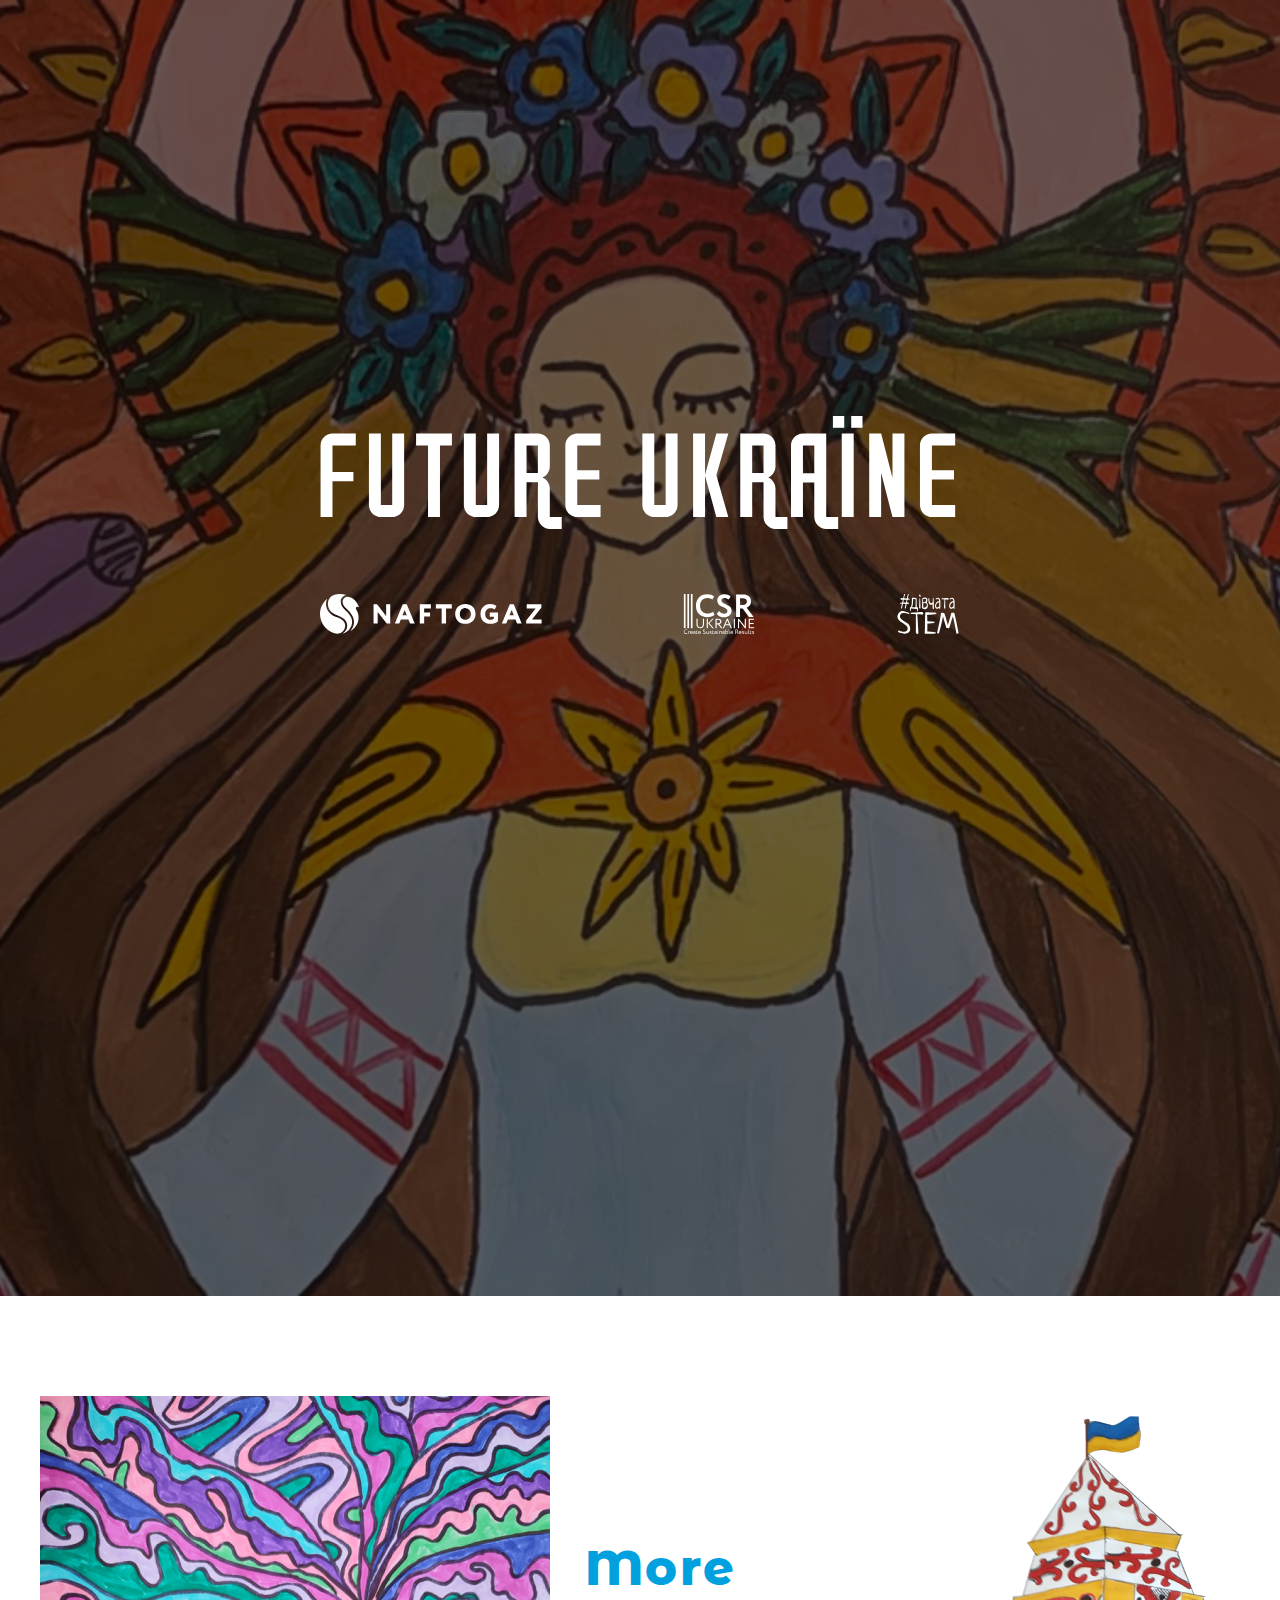
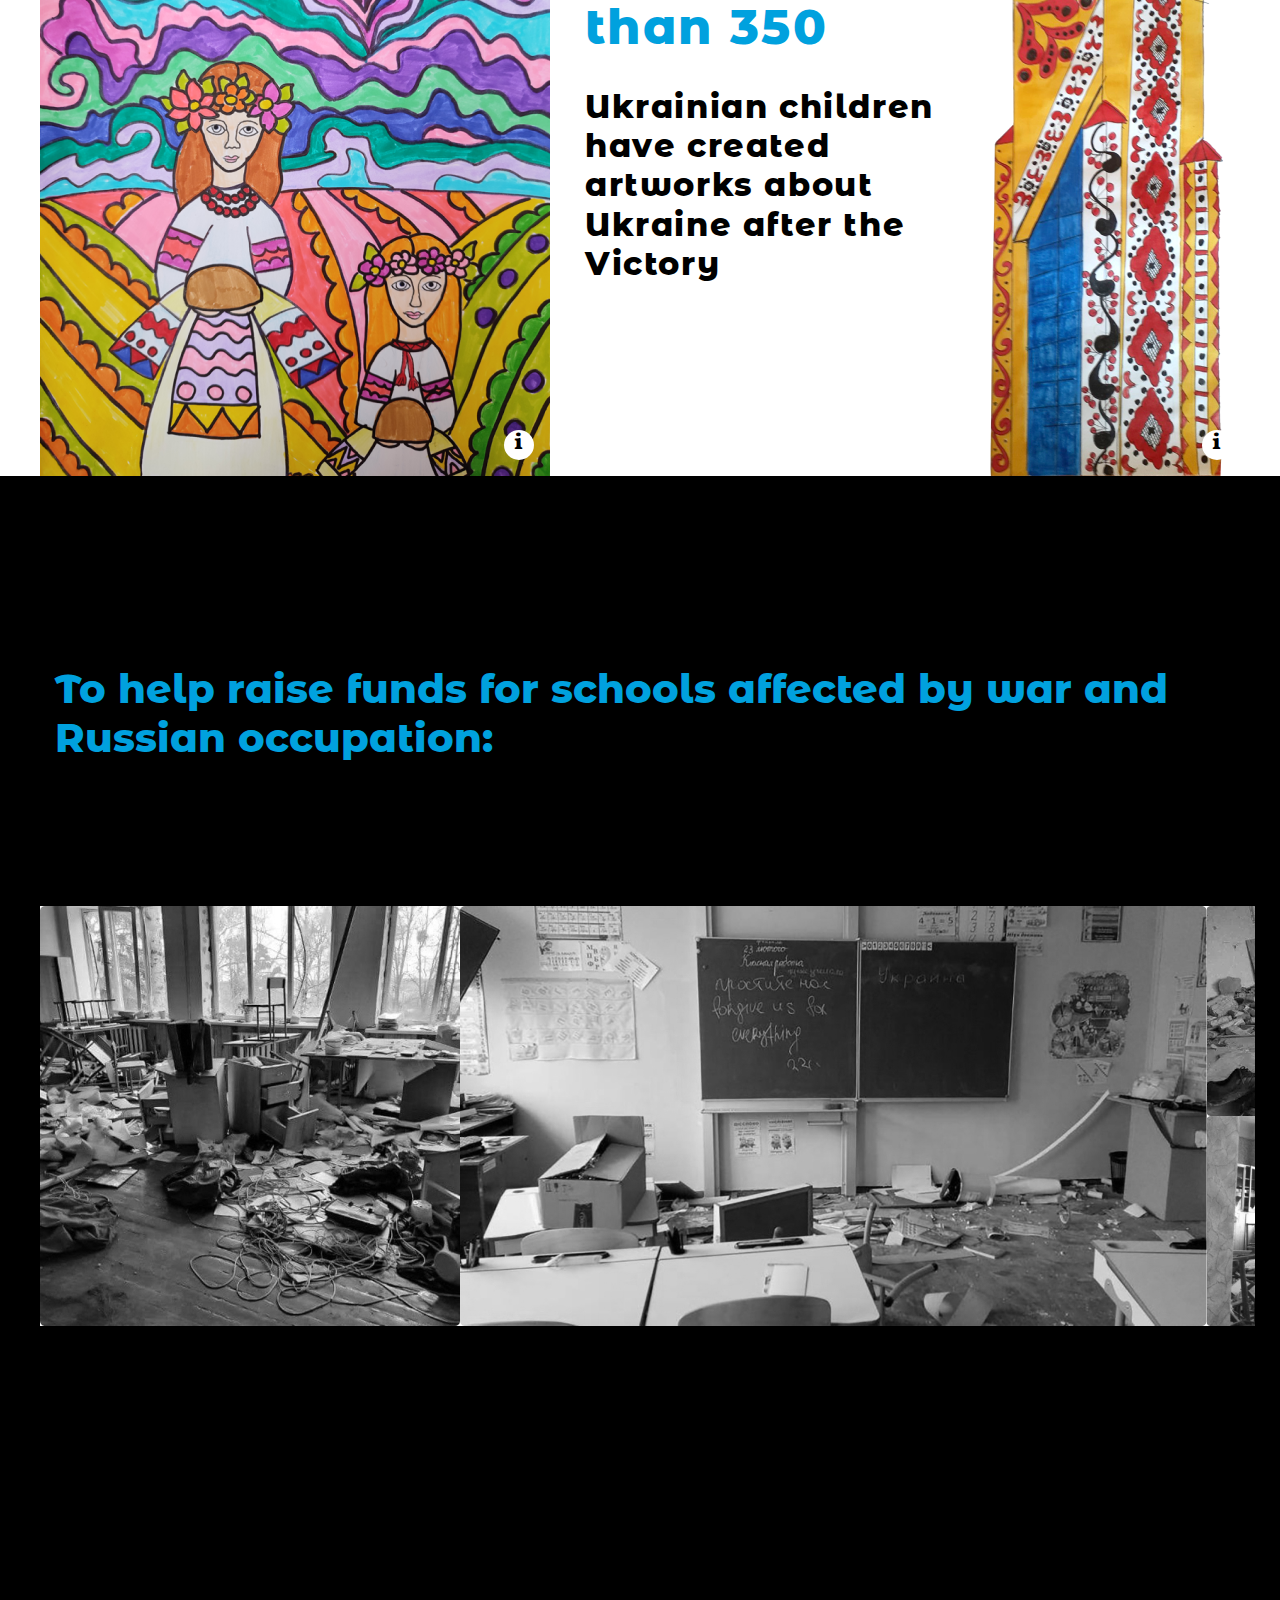
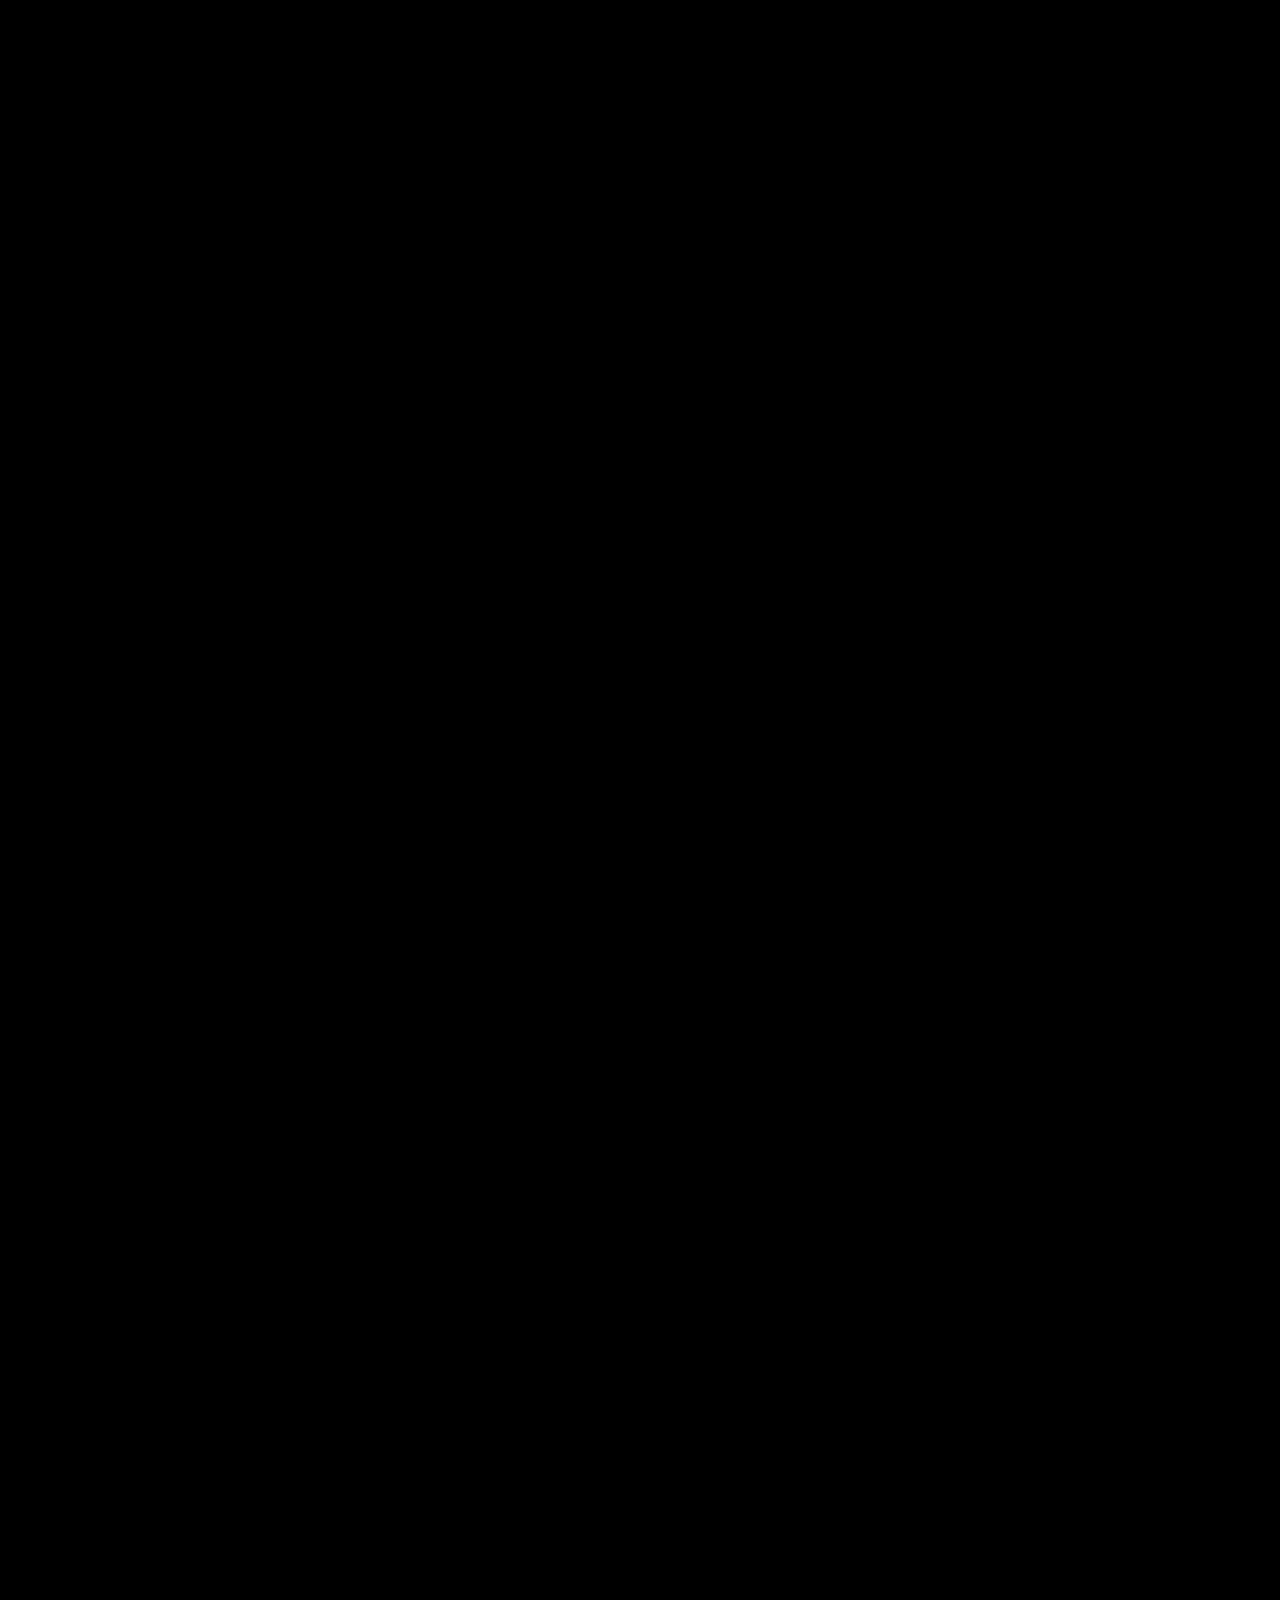
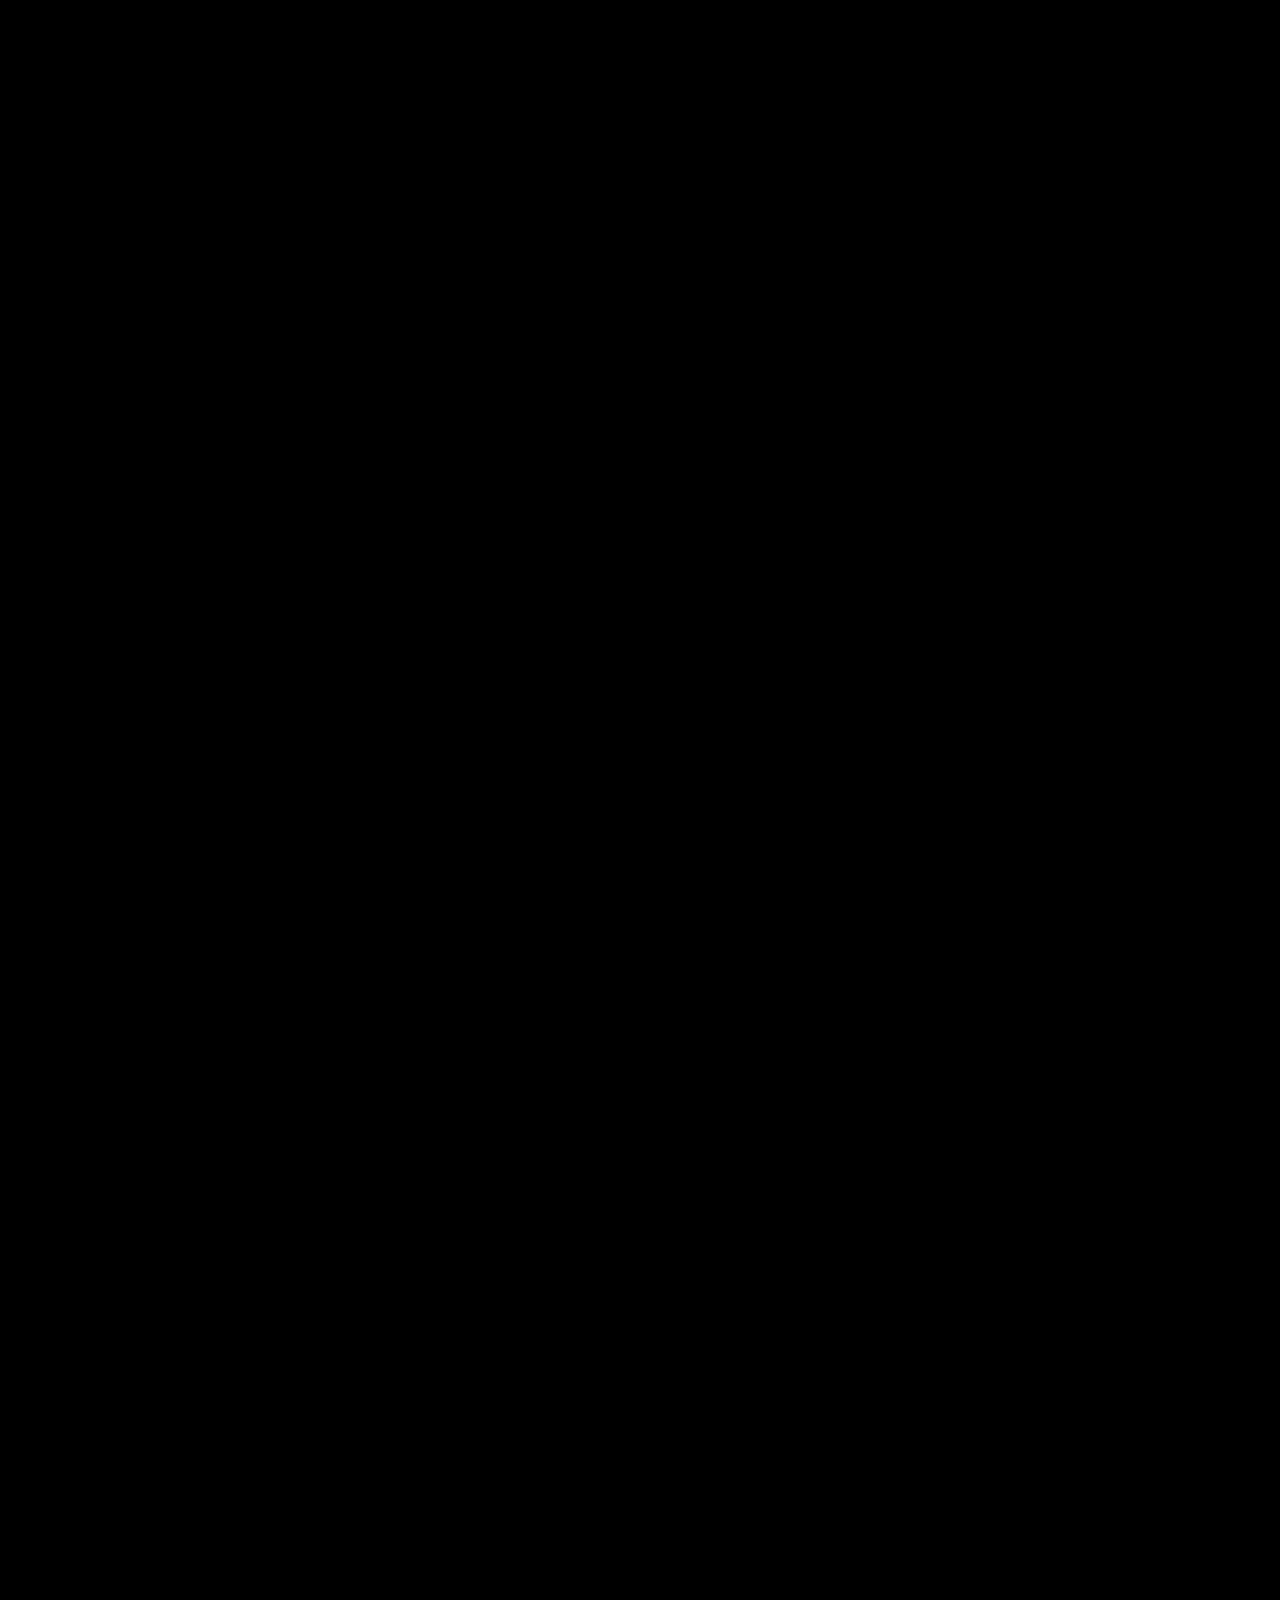
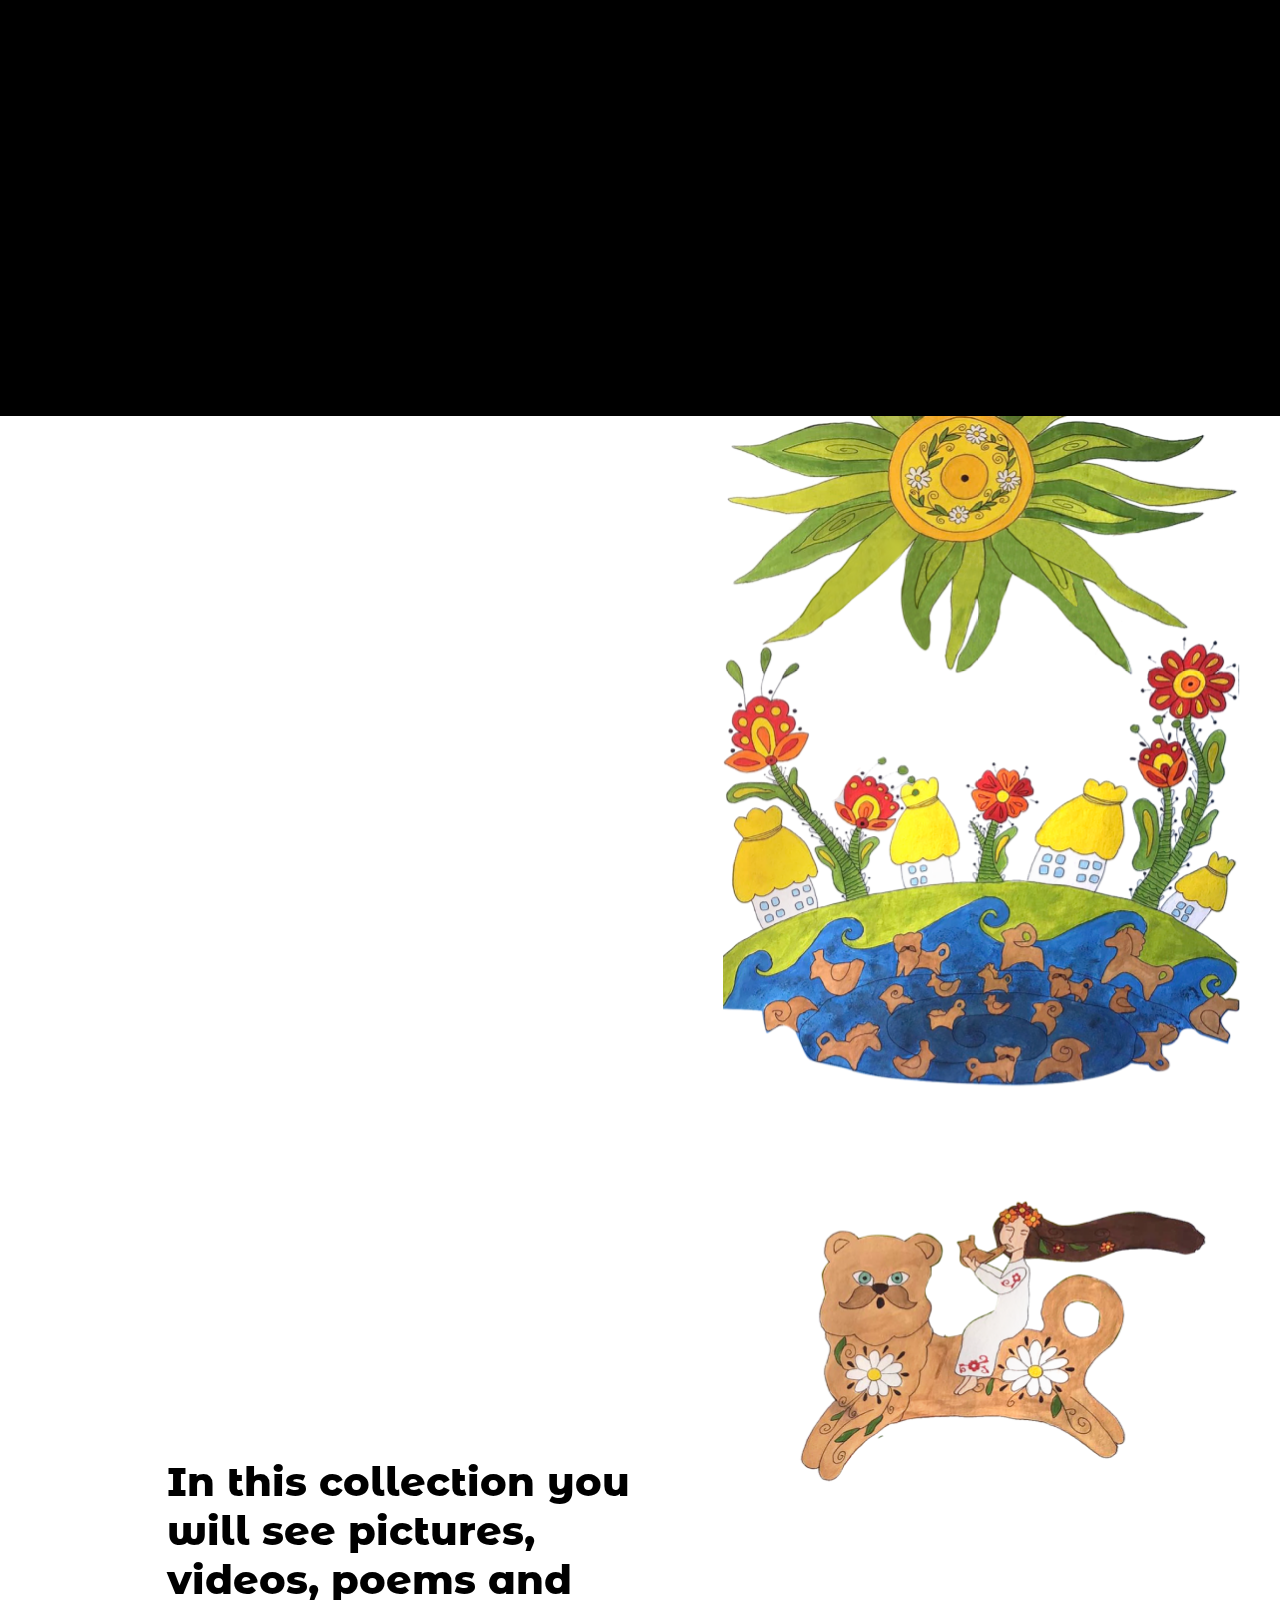
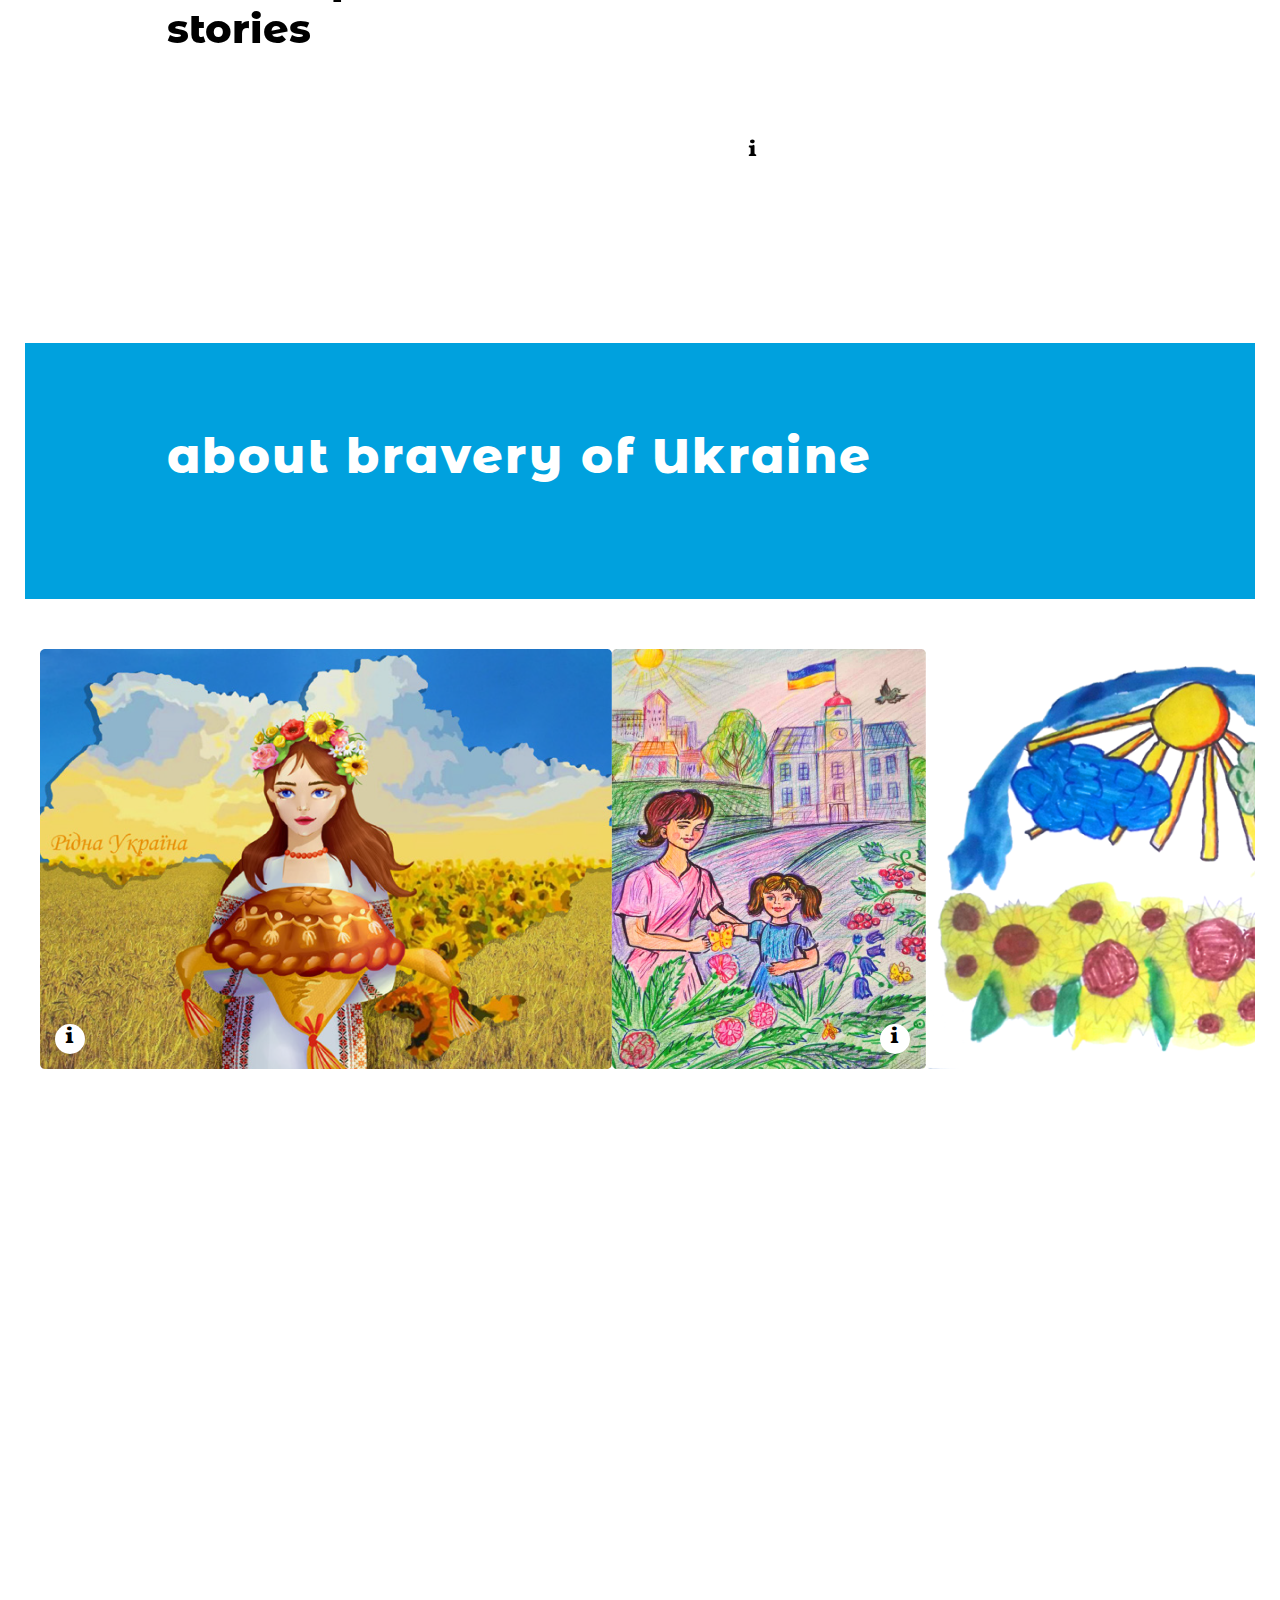
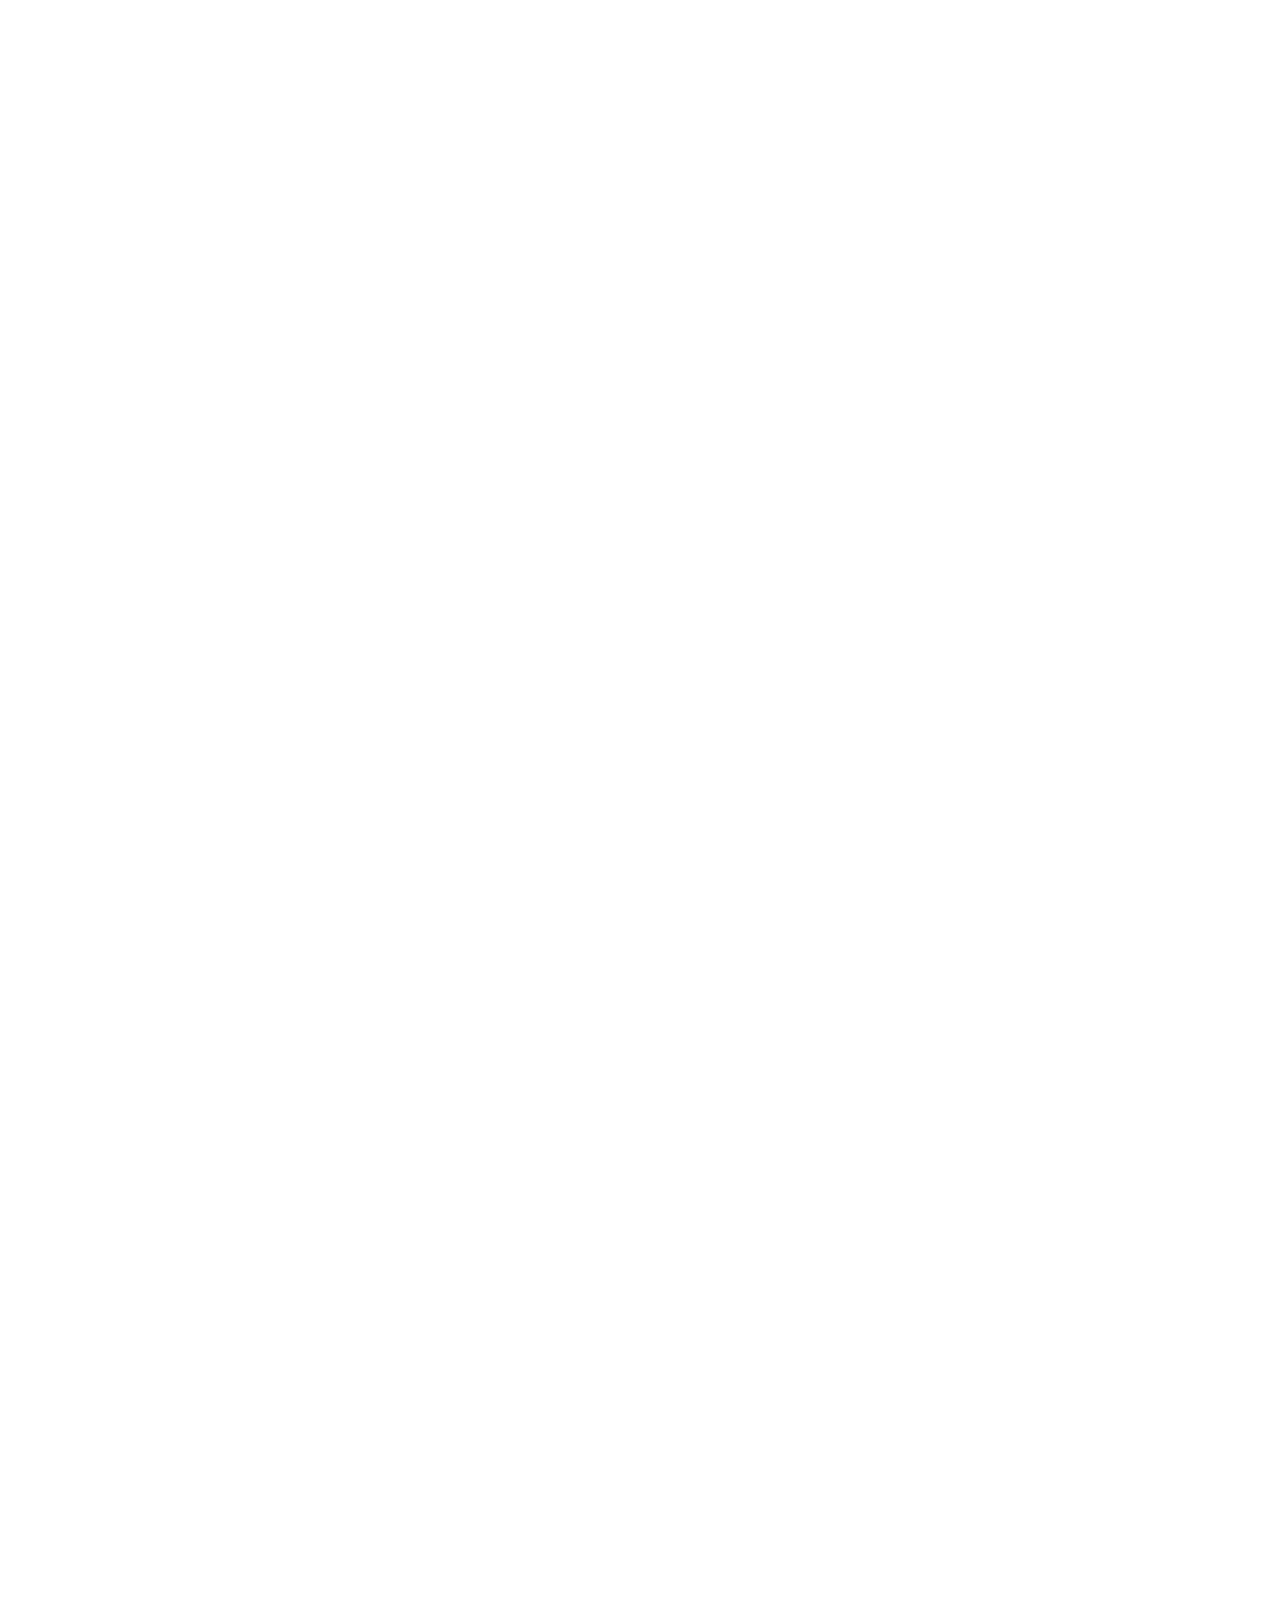
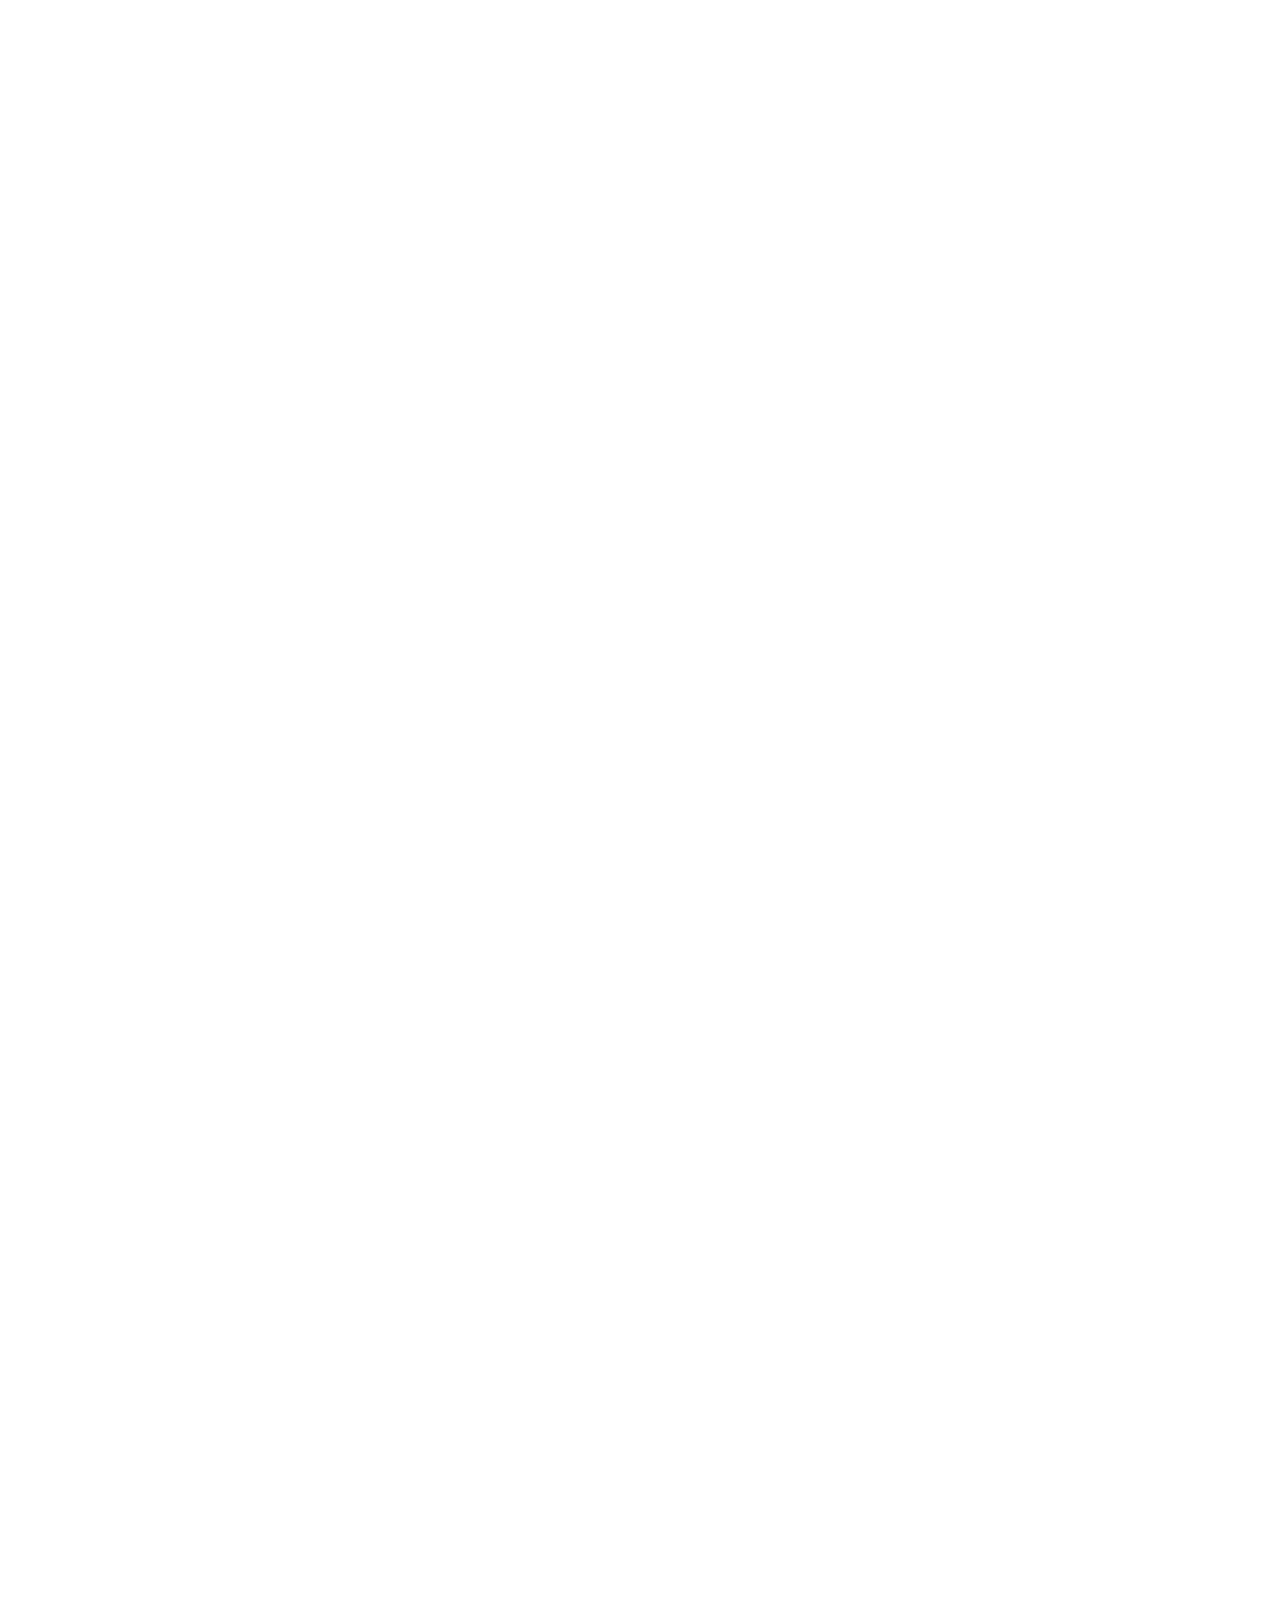
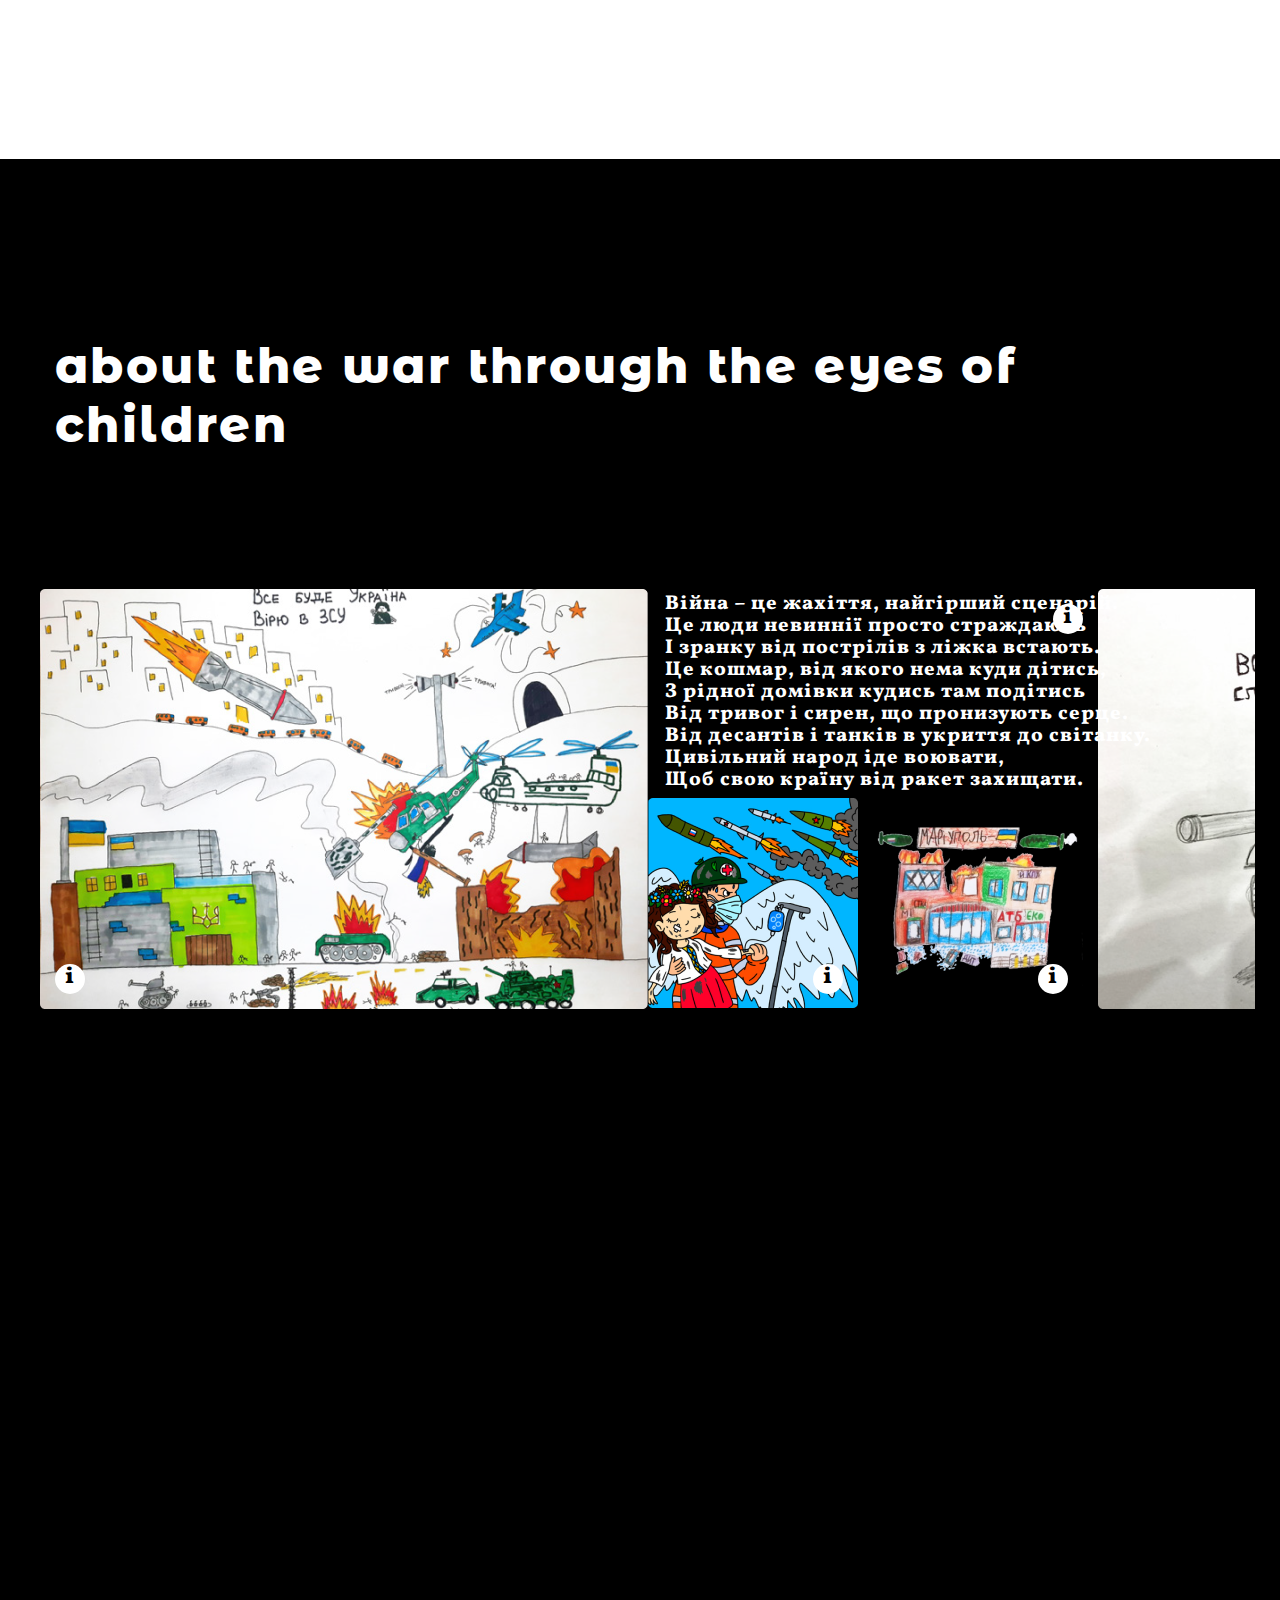
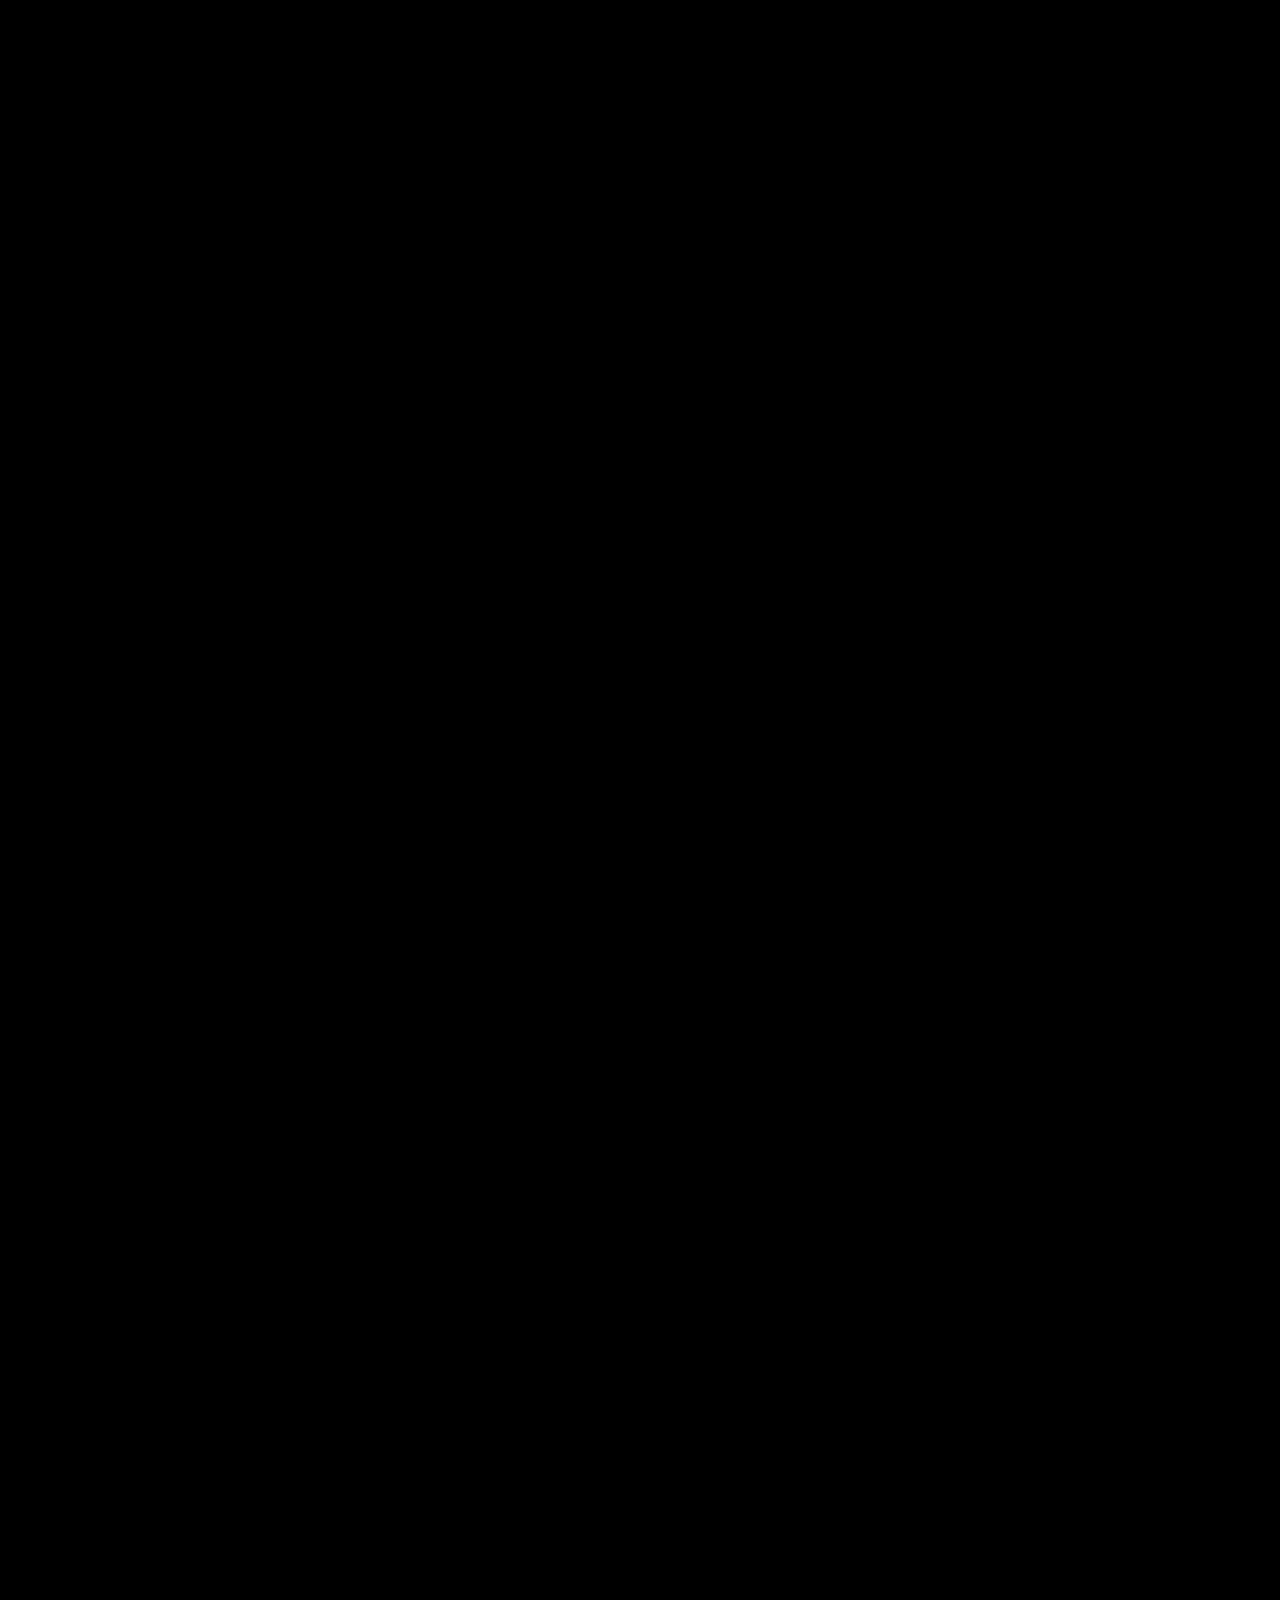
==== commit 14abd9df: "add footer" ====
--- a/index.html
+++ b/index.html
@@ -810,85 +810,92 @@
     <footer id="contacts" class="footer">
       <div class="container footer_container">
         <h2 class="footer_title title">Contacts</h2>
-        <div class="social">
-          <ul class="social-list list">
-            <li class="social_item">
-              <div class="social_icon">
-                <a href="https://www.instagram.com/ukraine_future_prosperity/"
-                  ><img class="social_icon-img" src="./img/instagram-icon.svg" alt="logo instagram"
-                /></a>
-              </div>
-              <div class="social_link">
-                <a href="https://www.instagram.com/ukraine_future_prosperity/"
-                  >https://www.instagram.com/<span class="br"> </span>ukraine_future_prosperity/</a
+        <div class="footer_add-container">
+          <div class="social">
+            <ul class="social-list list">
+              <li class="social_item">
+                <div class="social_icon">
+                  <a href="https://www.instagram.com/ukraine_future_prosperity/"
+                    ><img
+                      class="social_icon-img"
+                      src="./img/instagram-icon.svg"
+                      alt="logo instagram"
+                  /></a>
+                </div>
+                <div class="social_link">
+                  <a href="https://www.instagram.com/ukraine_future_prosperity/"
+                    >https://www.instagram.com/<span class="br"> </span
+                    >ukraine_future_prosperity/</a
+                  >
+                </div>
+              </li>
+              <li class="social_item">
+                <div class="social_icon">
+                  <a href="https://www.facebook.com/ukrainefutureprosperity"
+                    ><img
+                      class="social_icon-img"
+                      src="./img/facebook-icon.svg"
+                      alt="logo instagram"
+                  /></a>
+                </div>
+                <div class="social_link">
+                  <a href="https://www.facebook.com/ukrainefutureprosperity"
+                    >https://www.facebook.com/<span class="br"> </span> ukrainefutureprosperity</a
+                  >
+                </div>
+              </li>
+              <li class="social_item">
+                <div class="social_icon">
+                  <a href="mailto:energyfutureproject@gmail.com"
+                    ><img class="social_icon-img" src="./img/mail-icon.svg" alt="logo instagram"
+                  /></a>
+                </div>
+                <div class="social_link">
+                  <a href="mailto:energyfutureproject@gmail.com">energyfutureproject@gmail.com</a>
+                </div>
+              </li>
+            </ul>
+            <div class="insta">
+              <div class="insta_text">
+                You can find the artworks of all of the participants on our Instagram!
+              </div>
+              <div class="insta_link">
+                <a href="https://www.instagram.com/ukraine_future_prosperity/#ukraine_future"
+                  >https://www.instagram.com/<span class="br"> </span
+                  >ukraine_future_prosperity/<span class="br"> </span>#ukraine_future</a
                 >
               </div>
-            </li>
-            <li class="social_item">
-              <div class="social_icon">
-                <a href="https://www.facebook.com/ukrainefutureprosperity"
-                  ><img class="social_icon-img" src="./img/facebook-icon.svg" alt="logo instagram"
-                /></a>
-              </div>
-              <div class="social_link">
-                <a href="https://www.facebook.com/ukrainefutureprosperity"
-                  >https://www.facebook.com/<span class="br"> </span> ukrainefutureprosperity</a
-                >
-              </div>
-            </li>
-            <li class="social_item">
-              <div class="social_icon">
-                <a href="mailto:energyfutureproject@gmail.com"
-                  ><img class="social_icon-img" src="./img/mail-icon.svg" alt="logo instagram"
-                /></a>
-              </div>
-              <div class="social_link">
-                <a href="mailto:energyfutureproject@gmail.com">energyfutureproject@gmail.com</a>
-              </div>
-            </li>
-          </ul>
-          <div class="insta">
-            <div class="insta_text">
-              You can find the artworks of all of the participants on our Instagram!
-            </div>
-            <div class="insta_link">
-              <a href="https://www.instagram.com/ukraine_future_prosperity/#ukraine_future"
-                >https://www.instagram.com/<span class="br"> </span>ukraine_future_prosperity/<span
-                  class="br"
-                >
-                </span
-                >#ukraine_future</a
-              >
-            </div>
-          </div>
-          <div class="project-create">
-            Project was created by <a href="https://csr.ugv.com.ua/">Naftogaz&nbsp;company</a> and
-            <a href="https://csr-ukraine.org/">NGO&nbsp;CSR&nbsp;Ukraine</a> (<a
-              href="https://divchata-stem.org/"
-              >STEM&nbsp;Girls&nbsp;initiative</a
-            >)
-          </div>
-        </div>
-        <div class="main-orglogos main-orglogos--footer">
-          <ul class="main-orglogos_logo-items list">
-            <li class="main-orglogos_logo-item">
-              <img
-                class="main-orglogos_logo-img"
-                src="./img/naftogaz-eng.svg"
-                alt="Naftogaz logo"
-              />
-            </li>
-            <li class="main-orglogos_logo-item">
-              <img class="main-orglogos_logo-img" src="./img/csr.svg" alt="SCR logo" />
-            </li>
-            <li class="main-orglogos_logo-item">
-              <img
-                class="main-orglogos_logo-img"
-                src="./img/girls-stem.svg"
-                alt="Girls STEM logo"
-              />
-            </li>
-          </ul>
+            </div>
+            <div class="project-create">
+              Project was created by <a href="https://csr.ugv.com.ua/">Naftogaz&nbsp;company</a> and
+              <a href="https://csr-ukraine.org/">NGO&nbsp;CSR&nbsp;Ukraine</a> (<a
+                href="https://divchata-stem.org/"
+                >STEM&nbsp;Girls&nbsp;initiative</a
+              >)
+            </div>
+          </div>
+
+          <div class="main-orglogos main-orglogos--footer">
+            <ul class="main-orglogos_logo-items list">
+              <li class="main-orglogos_logo-item">
+                <img
+                  class="main-orglogos_logo-img"
+                  src="./img/naftogaz-eng.svg"
+                  alt="Naftogaz logo"
+                />
+              </li>
+              <li class="main-orglogos_logo-item">
+                <img class="main-orglogos_logo-img" src="./img/csr.svg" alt="SCR logo" />
+              </li>
+              <li class="main-orglogos_logo-item">
+                <img
+                  class="main-orglogos_logo-img"
+                  src="./img/girls-stem.svg"
+                  alt="Girls STEM logo"
+                />
+              </li>
+            </ul>
+          </div>
         </div>
         <div class="copyright">© 2022</div>
       </div>
--- a/css/main.min.css
+++ b/css/main.min.css
@@ -1 +1 @@
-:root{--base-color: #ffffff;--naftogaz-blue: #00a1de;--main-black: #000000;--transfotmation-time: 250ms;--tranformation-function: cubic-bezier(0.4, 0, 0.2, 1);--mainfont: "Montserrat Alternates", sans-serif;--adfont: "Vollkorn", serif}.visually-hidden{position:absolute;white-space:nowrap;width:1px;height:1px;overflow:hidden;border:0;padding:0;clip:rect(0 0 0 0);-webkit-clip-path:inset(50%);clip-path:inset(50%);margin:-1px}.sticky-spacer{width:20px;height:2400px;margin-left:-50px}@media screen and (min-width: 768px){.sticky-spacer{height:3840px}}.requisites-section_work-1::after,.about-hopes-tile9::after,.about-hopes-tile7::after,.about-hopes-tile6::after,.about-hopes-tile4::after,.about-hopes-tile3::after,.about-hopes-tile2::after,.about-hopes-tile1::after,.aboutwar-tile9::after,.aboutwar-tile8::after,.aboutwar-tile7::after,.aboutwar-tile6::after,.aboutwar-tile5::after,.aboutwar-tile4::after,.aboutwar-tile3::after,.aboutwar-tile2::after,.aboutwar-tile1::after,.invi-tile7::after,.invi-tile5::after,.invi-tile4::after,.invi-tile3::after,.invi-tile2::after,.invi-tile1::after,.intro2-section_work-1-2::after,.intro-section_work-2::after,.intro-section_work-1::after{content:"i";font-family:var(--adfont);font-size:24px;letter-spacing:.05em;display:-webkit-box;display:-ms-flexbox;display:flex;-webkit-box-orient:vertical;-webkit-box-direction:normal;-ms-flex-direction:column;flex-direction:column;-webkit-box-pack:end;-ms-flex-pack:end;justify-content:flex-end;-webkit-box-align:center;-ms-flex-align:center;align-items:center;width:30px;height:30px;background-color:var(--base-color);color:var(--main-black);position:absolute;border-radius:50%;cursor:pointer}.about-hopes-tile8::after,.about-hopes-tile5::after,.invi-tile6::after{content:"i";font-family:var(--adfont);font-size:24px;letter-spacing:.05em;display:-webkit-box;display:-ms-flexbox;display:flex;-webkit-box-orient:vertical;-webkit-box-direction:normal;-ms-flex-direction:column;flex-direction:column;-webkit-box-pack:end;-ms-flex-pack:end;justify-content:flex-end;-webkit-box-align:center;-ms-flex-align:center;align-items:center;width:30px;height:30px;background-color:var(--main-black);color:var(--base-color);position:absolute;border-radius:50%;cursor:pointer}.note{position:absolute;z-index:3;padding:5px;border:1px solid #000;color:var(--main-black);background-color:var(--base-color);text-align:center;opacity:.9;font-family:var(--adfont);font-size:12px;line-height:1.23;letter-spacing:.05em;cursor:pointer}body{background-color:#fff;margin:0;padding:0;color:var(--base-color);font-family:var(--mainfont);font-weight:800}p,ul{margin:0;padding:0}a{color:var(--base-color)}.title{margin:0;padding:0}.link{text-decoration:none;font-style:normal;color:inherit}.list{padding:0;margin:0;list-style:none}.header{position:fixed;z-index:5;width:100%;background-color:rgba(125,125,125,.5);-webkit-transform:translateY(-100%);transform:translateY(-100%);-webkit-transition-property:-webkit-transform;transition-property:-webkit-transform;transition-property:transform;transition-property:transform, -webkit-transform;-webkit-transition-duration:var(--transfotmation-time);transition-duration:var(--transfotmation-time);-webkit-transition-timing-function:var(--tranformation-function);transition-timing-function:var(--tranformation-function)}@media screen and (min-width: 1200px){.header{position:absolute;white-space:nowrap;width:1px;height:1px;overflow:hidden;border:0;padding:0;clip:rect(0 0 0 0);-webkit-clip-path:inset(50%);clip-path:inset(50%);margin:-1px}}.header.active{-webkit-transform:translateY(0);transform:translateY(0)}.header_container{width:100%;margin:0 auto;padding-left:25px;padding-right:15px;padding-top:8px;padding-bottom:8px}@media screen and (min-width: 480px){.header_container{width:480px}}@media screen and (min-width: 768px){.header_container{width:100%;padding-top:17px;padding-bottom:17px;padding-left:50px;padding-right:50px}}.logo{-webkit-transform:translateY(-200%);transform:translateY(-200%);-webkit-transition-property:-webkit-transform;transition-property:-webkit-transform;transition-property:transform;transition-property:transform, -webkit-transform;-webkit-transition-duration:var(--transfotmation-time);transition-duration:var(--transfotmation-time);-webkit-transition-timing-function:var(--tranformation-function);transition-timing-function:var(--tranformation-function)}.logo.active{-webkit-transform:translateY(0);transform:translateY(0)}.logo-icon{display:block;height:24px;margin-top:10px;margin-bottom:10px}@media screen and (min-width: 768px){.logo-icon{height:26px}}.top-menu{display:-webkit-box;display:-ms-flexbox;display:flex;-webkit-box-pack:justify;-ms-flex-pack:justify;justify-content:space-between;-webkit-box-align:center;-ms-flex-align:center;align-items:center}.top-menu-controls{display:-webkit-box;display:-ms-flexbox;display:flex;-webkit-box-pack:justify;-ms-flex-pack:justify;justify-content:space-between;-webkit-box-align:center;-ms-flex-align:center;align-items:center}.menu-container{width:100%;padding-top:90px;padding-bottom:60px;-webkit-transition-property:-webkit-transform;transition-property:-webkit-transform;transition-property:transform;transition-property:transform, -webkit-transform;-webkit-transition-duration:var(--transfotmation-time);transition-duration:var(--transfotmation-time);-webkit-transition-timing-function:var(--tranformation-function);transition-timing-function:var(--tranformation-function);position:fixed;top:0;right:-100%;z-index:1;background-color:var(--main-black);padding:48px 40px}.menu-container.is-open{-webkit-transform:translateX(-100%);transform:translateX(-100%)}.langchanger{display:-webkit-box;display:-ms-flexbox;display:flex;-webkit-box-pack:start;-ms-flex-pack:start;justify-content:flex-start;-webkit-box-align:center;-ms-flex-align:center;align-items:center;-ms-flex-wrap:wrap;flex-wrap:wrap}.langchanger__text{margin-left:20px;height:100%}.langchanger__link{display:block;height:100%;font-weight:800;font-size:24px;line-height:1.23;letter-spacing:.05em}.tumbler{position:relative;width:80px;height:24px;background-color:#d9d9d9;border-radius:12px;border:2px #d9d9d9 solid}.tumbler__right-back{position:absolute;height:20px;width:40px;border-bottom-right-radius:12px;border-top-right-radius:12px;background-color:#888;left:36px}.tumbler__ball{position:absolute;top:-5px;left:16px;width:30px;height:30px;background-position:center;border:2px #d9d9d9 solid;border-radius:50%}.tumbler__ball--to-eng{background-image:url(../img/flag-gb.svg)}.tumbler__ball--to-ukr{background-image:url(../img/flag-ua.svg)}.langswitch{height:100%}@media screen and (max-width: 350px){.langswitch{position:absolute;white-space:nowrap;width:1px;height:1px;overflow:hidden;border:0;padding:0;clip:rect(0 0 0 0);-webkit-clip-path:inset(50%);clip-path:inset(50%);margin:-1px}}.langswitch-items{display:-webkit-box;display:-ms-flexbox;display:flex;-webkit-box-pack:end;-ms-flex-pack:end;justify-content:flex-end}.langswitch-item{margin-right:5px;margin-left:5px}.langswitch-link{display:block;padding-top:15px;padding-bottom:15px;font-size:14px;font-weight:500}.langswitch-link--current{color:rgba(255,255,255,.5);text-decoration:none}.top-menu-button{display:-webkit-inline-box;display:-ms-inline-flexbox;display:inline-flex;margin:0;padding:0;border:none;background-color:rgba(0,0,0,0);color:var(--base-color);position:relative;z-index:2}.top-menu-use{fill:currentColor}.top-menu-button .top-menu-use__cross{display:none}.top-menu-button.is-open .top-menu-use__cross{display:block}.top-menu-button.is-open .top-menu-use__menu{display:none}.site-nav{color:var(--base-color);font-size:36px;line-height:1.23;margin-bottom:60px}.site-nav__item:not(:last-child){margin-bottom:30px}.site-nav__item:hover,.site-nav__item:focus,.site-nav__item:active{color:var(--naftogaz-blue)}.container{margin:0 auto;padding:0 15px}@media screen and (min-width: 480px){.container{width:480px}}@media screen and (min-width: 768px){.container{width:768px}}@media screen and (min-width: 1200px){.container{width:1200px}}.main-section{padding-top:44vh;height:100vh;background-image:-webkit-gradient(linear, left top, right top, from(rgba(0, 0, 0, 0.6)), to(rgba(0, 0, 0, 0.6))),url(../img/main-mob@1x.png);background-image:linear-gradient(to right, rgba(0, 0, 0, 0.6), rgba(0, 0, 0, 0.6)),url(../img/main-mob@1x.png);background-repeat:no-repeat;background-position-x:center;background-position-y:center;background-size:cover}@media(min-device-pixel-ratio: 2),(-webkit-min-device-pixel-ratio: 2),(min-resolution: 192dpi),(min-resolution: 2dppx){.main-section{background-image:-webkit-gradient(linear, left top, right top, from(rgba(0, 0, 0, 0.6)), to(rgba(0, 0, 0, 0.6))),url(../img/main-mob@2x.png);background-image:linear-gradient(to right, rgba(0, 0, 0, 0.6), rgba(0, 0, 0, 0.6)),url(../img/main-mob@2x.png)}}@media screen and (min-width: 768px){.main-section{background-image:-webkit-gradient(linear, left top, right top, from(rgba(0, 0, 0, 0.6)), to(rgba(0, 0, 0, 0.6))),url(../img/main-tablet@1x.png);background-image:linear-gradient(to right, rgba(0, 0, 0, 0.6), rgba(0, 0, 0, 0.6)),url(../img/main-tablet@1x.png)}}@media screen and (min-width: 768px)and (min-device-pixel-ratio: 2),screen and (min-width: 768px)and (-webkit-min-device-pixel-ratio: 2),screen and (min-width: 768px)and (min-resolution: 192dpi),screen and (min-width: 768px)and (min-resolution: 2dppx){.main-section{background-image:-webkit-gradient(linear, left top, right top, from(rgba(0, 0, 0, 0.6)), to(rgba(0, 0, 0, 0.6))),url(../img/main-tablet@2x.png);background-image:linear-gradient(to right, rgba(0, 0, 0, 0.6), rgba(0, 0, 0, 0.6)),url(../img/main-tablet@2x.png)}}@media screen and (min-width: 1200px){.main-section{background-image:-webkit-gradient(linear, left top, right top, from(rgba(0, 0, 0, 0.6)), to(rgba(0, 0, 0, 0.6))),url(../img/main-desktop@1x.png);background-image:linear-gradient(to right, rgba(0, 0, 0, 0.6), rgba(0, 0, 0, 0.6)),url(../img/main-desktop@1x.png)}}@media screen and (min-width: 1200px)and (min-device-pixel-ratio: 2),screen and (min-width: 1200px)and (-webkit-min-device-pixel-ratio: 2),screen and (min-width: 1200px)and (min-resolution: 192dpi),screen and (min-width: 1200px)and (min-resolution: 2dppx){.main-section{background-image:-webkit-gradient(linear, left top, right top, from(rgba(0, 0, 0, 0.6)), to(rgba(0, 0, 0, 0.6))),url(../img/main-desktop@2x.png);background-image:linear-gradient(to right, rgba(0, 0, 0, 0.6), rgba(0, 0, 0, 0.6)),url(../img/main-desktop@2x.png)}}.main-title{height:152px;margin-left:auto;margin-right:auto;margin-bottom:66px;background-repeat:no-repeat;background-position:center;background-size:contain}.main-title--eng{background-image:url(../img/main-title-mob-eng.svg)}.main-title--ukr{background-image:url(../img/main-title-mob-ukr.svg)}@media screen and (min-width: 768px){.main-title{max-width:428px;margin-bottom:68px}.main-title--eng{background-image:url(../img/main-title-tablet-eng.svg)}.main-title--ukr{background-image:url(../img/main-title-tablet-ukr.svg)}}@media screen and (min-width: 1200px){.main-title{max-width:640px;margin-bottom:46px}}.main-orglogos{max-width:315px;margin-left:auto;margin-right:auto;margin-bottom:66px}@media screen and (min-width: 768px){.main-orglogos{max-width:428px}}@media screen and (min-width: 1200px){.main-orglogos{max-width:640px}}.main-orglogos_logo-items{display:-webkit-box;display:-ms-flexbox;display:flex;-webkit-box-pack:justify;-ms-flex-pack:justify;justify-content:space-between;-webkit-box-align:stretch;-ms-flex-align:stretch;align-items:stretch}.main-orglogos_logo-img{height:20px}@media screen and (min-width: 768px){.main-orglogos_logo-img{height:30px}}@media screen and (min-width: 1200px){.main-orglogos_logo-img{height:40px}}.intro-section{padding-top:100px;color:var(--main-black)}.intro-section_grid-container{display:grid;grid-template-rows:auto auto auto;grid-template-columns:auto auto;gap:0px;height:100%;max-width:100%}@media screen and (min-width: 1200px){.intro-section_grid-container{grid-template-rows:auto auto;grid-template-columns:auto auto auto}}.intro-section_large-text{font-size:40px;line-height:1.23;letter-spacing:.05em;color:var(--naftogaz-blue);grid-row-start:1;grid-column-start:1;grid-row-end:2;grid-column-end:3;align-self:end}@media screen and (min-width: 768px){.intro-section_large-text{padding-left:35px}}@media screen and (min-width: 1200px){.intro-section_large-text{font-size:48px;grid-row-start:1;grid-column-start:2;grid-row-end:2;grid-column-end:3}}.intro-section_small-text{font-size:30px;line-height:1.23;letter-spacing:.05em;margin-top:40px;grid-row-start:2;grid-column-start:1;grid-row-end:3;grid-column-end:2;align-self:start}@media screen and (min-width: 768px){.intro-section_small-text{grid-row-start:2;grid-column-start:1;grid-row-end:3;grid-column-end:2;width:440px;margin-top:30px;margin-bottom:50px;padding-left:35px}}@media screen and (min-width: 1200px){.intro-section_small-text{font-size:32px;grid-row-start:2;grid-column-start:2;grid-row-end:3;grid-column-end:3;align-self:start;width:100%}}.intro-section_work-1{position:relative;grid-row-start:2;grid-column-start:2;grid-row-end:3;grid-column-end:3;align-self:end;width:123px}@media screen and (min-width: 768px){.intro-section_work-1{grid-row-start:2;grid-column-start:2;grid-row-end:4;grid-column-end:3;width:298px}}@media screen and (min-width: 1200px){.intro-section_work-1{grid-row-start:1;grid-column-start:3;grid-row-end:3;grid-column-end:4;width:278px}}.intro-section_work-1::after{bottom:16px;left:12px}@media screen and (min-width: 768px){.intro-section_work-1::after{left:0;left:240px}}.intro-section_work-1-img{display:block}.intro-section_work-2{position:relative;bottom:0px;grid-row-start:3;grid-column-start:1;grid-row-end:4;grid-column-end:3;max-width:100%;align-self:end}@media screen and (min-width: 768px){.intro-section_work-2{grid-row-start:3;grid-column-start:1;grid-row-end:4;grid-column-end:1;width:455px}}@media screen and (min-width: 1200px){.intro-section_work-2{grid-row-start:1;grid-column-start:1;grid-row-end:3;grid-column-end:2;width:510px}}.intro-section_work-2::after{bottom:16px;right:16px}.intro-section_work-2-img{position:relative;bottom:0;display:block;width:100%}.schools-section{padding-top:124px;color:var(--naftogaz-blue);min-height:100vh;background-color:var(--main-black)}.schools-section_flex-container{position:sticky;top:120px;height:calc(100vh - 124px);display:-webkit-box;display:-ms-flexbox;display:flex;-webkit-box-orient:vertical;-webkit-box-direction:normal;-ms-flex-direction:column;flex-direction:column;-webkit-box-pack:end;-ms-flex-pack:end;justify-content:flex-end}.schools-section_flex-container2{display:-webkit-box;display:-ms-flexbox;display:flex;-webkit-box-orient:vertical;-webkit-box-direction:normal;-ms-flex-direction:column;flex-direction:column;-webkit-box-pack:center;-ms-flex-pack:center;justify-content:center;-webkit-box-flex:1;-ms-flex-positive:1;flex-grow:1;background-color:var(--main-black);margin:0 -15px}.schools-section_text{font-weight:800;font-size:40px;line-height:1.23;margin-bottom:30px;padding:0 30px}.schools-section_text--ls{letter-spacing:-0.01em}.schools-slider_plate{background-color:var(--main-black)}.schools-slider_tiles{display:grid;grid-template-rows:auto auto;grid-template-columns:auto auto auto auto auto;gap:0px;height:100%}.schools-slider_tile{position:relative}.schools-tile1{grid-area:1/1/3/2;width:280px}@media screen and (min-width: 768px){.schools-tile1{grid-area:1/1/3/2;width:420px}}.schools-tile2{grid-area:1/2/2/3;width:235px}@media screen and (min-width: 768px){.schools-tile2{grid-area:2/3/3/4;width:420px}}.schools-tile3{grid-area:1/3/2/5;overflow:hidden;width:420px;height:235px}@media screen and (min-width: 768px){.schools-tile3{grid-area:1/3/2/4;width:421px;height:210px}}.schools-tile4{grid-area:2/2/3/4;width:420px}@media screen and (min-width: 768px){.schools-tile4{grid-area:1/2/3/3;width:746px}}.schools-tile5{grid-area:2/4/3/5;width:235px}@media screen and (min-width: 768px){.schools-tile5{grid-area:1/4/3/5;width:420px}}.schools-tile6{grid-area:1/6/3/7;width:470px}@media screen and (min-width: 768px){.schools-tile6{grid-area:1/5/3/6;width:420px}}.schools-slider_tile-img{display:block;-webkit-filter:grayscale(100%);filter:grayscale(100%)}.schools-slider_tile-img:hover{-webkit-filter:none;filter:none}.schools-slider_tile-text{color:var(--base-color);padding-left:5px;padding-right:25px}.chools-slider_added-text{width:380px;font-size:30px;line-height:1.23;letter-spacing:.05em;color:var(--naftogaz-blue)}@media screen and (min-width: 768px){.chools-slider_added-text{font-size:32px;width:480px;-webkit-transform:translateX(-90px);transform:translateX(-90px)}}.chools-slider_added-text-span{color:var(--base-color)}.schools-slider_stop-text{color:var(--base-color);font-size:40px;line-height:1.23;letter-spacing:.05em;width:380px;margin:0 auto 50px}.schools-slider_stop-text-link{color:var(--naftogaz-blue)}.intro2-section{color:var(--main-black);padding-bottom:46px}@media screen and (min-width: 1200px){.intro2-section_container{display:-webkit-box;display:-ms-flexbox;display:flex;-webkit-box-orient:horizontal;-webkit-box-direction:reverse;-ms-flex-direction:row-reverse;flex-direction:row-reverse;-webkit-box-pack:justify;-ms-flex-pack:justify;justify-content:space-between;-webkit-box-align:end;-ms-flex-align:end;align-items:flex-end}}.intro2-section_sticky-container{position:relative}@media screen and (min-width: 1200px){.intro2-section_sticky-container{-ms-flex-preferred-size:517px;flex-basis:517px}}.intro2-section_work-1-1{position:sticky;top:0;margin:0 -15px}@media screen and (min-width: 768px){.intro2-section_work-1-1{width:600px;margin-left:auto;margin-right:auto}}@media screen and (min-width: 1200px){.intro2-section_work-1-1{width:100%}}.intro2-section_work-1-1-img{display:block;max-width:100%}.intro2-section_work-1-2{position:sticky;top:0;z-index:3;margin:0 -15px}@media screen and (min-width: 768px){.intro2-section_work-1-2{width:600px;margin-left:auto;margin-right:auto}}@media screen and (min-width: 1200px){.intro2-section_work-1-2{width:100%}}.intro2-section_work-1-2::after{bottom:6px;left:15px}.intro2-section_work-1-2-img{display:block;max-width:100%}.intro2-section_small-text{position:sticky;top:940px;font-size:36px;line-height:1.23;margin-top:44px}@media screen and (min-width: 768px){.intro2-section_small-text{width:660px;margin-left:auto;margin-right:auto;font-size:40px}}@media screen and (min-width: 1200px){.intro2-section_small-text{padding-left:127px;width:520px;margin-left:0;margin-right:0;margin-bottom:120px}}.btn-donate{display:block;font-family:inherit;font-size:32px;line-height:39px;text-align:center;color:var(--base-color);background-color:var(--naftogaz-blue);cursor:pointer;padding:10px 70px;width:380px;margin:0 auto;border:1px solid rgba(0,0,0,0)}.invi-section{padding-top:124px;color:var(--base-color);min-height:100vh}.invi-section_flex-container{position:sticky;top:120px;height:calc(100vh - 124px);display:-webkit-box;display:-ms-flexbox;display:flex;-webkit-box-orient:vertical;-webkit-box-direction:normal;-ms-flex-direction:column;flex-direction:column;-webkit-box-pack:end;-ms-flex-pack:end;justify-content:flex-end}.invi-section_flex-container2{display:-webkit-box;display:-ms-flexbox;display:flex;-webkit-box-orient:vertical;-webkit-box-direction:normal;-ms-flex-direction:column;flex-direction:column;-webkit-box-pack:center;-ms-flex-pack:center;justify-content:center;-webkit-box-flex:1;-ms-flex-positive:1;flex-grow:1;background-color:var(--naftogaz-blue);margin:0 -15px}.invi-section_text{font-weight:800;font-size:40px;line-height:1.23;letter-spacing:.05em;margin-bottom:30px;padding:0 30px}@media screen and (min-width: 768px){.invi-section_text{font-size:48px;padding-left:142px;width:732px}}.new-slider{height:586px;overflow:hidden;margin-left:-15px;margin-right:-15px}@media screen and (min-width: 768px){.new-slider{height:520px}}.new-slider_plate{position:relative;width:2400px;height:100%;padding-left:15px;display:-webkit-box;display:-ms-flexbox;display:flex;-webkit-box-pack:justify;-ms-flex-pack:justify;justify-content:space-between;-webkit-box-align:center;-ms-flex-align:center;align-items:center}@media screen and (min-width: 768px){.new-slider_plate{width:3840px}}.new-slider_stop-slide{width:480px;height:100%;display:-webkit-box;display:-ms-flexbox;display:flex;-webkit-box-orient:vertical;-webkit-box-direction:normal;-ms-flex-direction:column;flex-direction:column;-webkit-box-pack:center;-ms-flex-pack:center;justify-content:center;-webkit-box-align:center;-ms-flex-align:center;align-items:center}.invi-slider_plate{background-color:var(--base-color)}.invi-slider_tiles{display:grid;grid-template-rows:auto auto;grid-template-columns:auto auto auto 460px auto;gap:0px}@media screen and (min-width: 768px){.invi-slider_tiles{grid-template-columns:auto auto auto auto auto auto auto}}.invi-slider_tile{position:relative}.invi-tile1{grid-row-start:1;grid-column-start:1;grid-row-end:2;grid-column-end:2;width:320px}@media screen and (min-width: 768px){.invi-tile1{grid-row-start:1;grid-column-start:1;grid-row-end:3;grid-column-end:2;width:571px}}.invi-tile1::after{bottom:15px;left:15px}.invi-tile2{grid-row-start:2;grid-column-start:1;grid-row-end:3;grid-column-end:2;width:320px}@media screen and (min-width: 768px){.invi-tile2{grid-row-start:1;grid-column-start:4;grid-row-end:3;grid-column-end:5;width:571px}}.invi-tile2::after{bottom:15px;right:15px}.invi-tile3{grid-row-start:1;grid-column-start:2;grid-row-end:3;grid-column-end:3;width:350px}@media screen and (min-width: 768px){.invi-tile3{grid-row-start:1;grid-column-start:2;grid-row-end:3;grid-column-end:3;width:314px}}.invi-tile3::after{bottom:15px;right:15px}.invi-tile4{grid-row-start:1;grid-column-start:3;grid-row-end:2;grid-column-end:4;width:320px}@media screen and (min-width: 768px){.invi-tile4{grid-row-start:1;grid-column-start:5;grid-row-end:3;grid-column-end:6;width:572px}}.invi-tile4::after{top:15px;left:15px}.invi-tile5{grid-row-start:2;grid-column-start:3;grid-row-end:3;grid-column-end:4;width:320px}@media screen and (min-width: 768px){.invi-tile5{grid-row-start:1;grid-column-start:3;grid-row-end:3;grid-column-end:4;width:571px}}.invi-tile5::after{bottom:15px;right:15px}.invi-tile6{grid-row-start:1;grid-column-start:4;grid-row-end:3;grid-column-end:5}@media screen and (min-width: 768px){.invi-tile6{grid-row-start:1;grid-column-start:6;grid-row-end:3;grid-column-end:7;width:372px}}.invi-tile6::after{bottom:15px;right:25px}.invi-tile7{grid-row-start:1;grid-column-start:5;grid-row-end:3;grid-column-end:6;width:350px}@media screen and (min-width: 768px){.invi-tile7{grid-row-start:1;grid-column-start:7;grid-row-end:3;grid-column-end:8;width:314px}}.invi-tile7::after{bottom:15px;right:15px}.invi-slider_tile-img{display:block}.invi-slider_tile-text{color:var(--main-black);padding-left:50px;padding-right:25px}@media screen and (min-width: 768px){.invi-slider_tile-text{padding-left:30px}}.invi-slider_tile-text-pre{font-family:var(--adfont);font-size:18px;line-height:1.23;letter-spacing:.05em}@media screen and (min-width: 768px){.invi-slider_tile-text-pre{font-size:20px;line-height:1.1;margin-top:12px;margin-bottom:6px}}.invi-slider_stop-text{color:var(--main-black);font-size:40px;line-height:1.23;letter-spacing:.05em;width:380px;margin:0 auto 50px}.invi-slider_stop-text-link{color:var(--naftogaz-blue)}.aboutwar-section{padding-top:124px;color:var(--base-color);min-height:100vh;background-color:var(--main-black)}.aboutwar-section_flex-container{position:sticky;top:120px;height:calc(100vh - 124px);display:-webkit-box;display:-ms-flexbox;display:flex;-webkit-box-orient:vertical;-webkit-box-direction:normal;-ms-flex-direction:column;flex-direction:column;-webkit-box-pack:end;-ms-flex-pack:end;justify-content:flex-end}.aboutwar-section_flex-container2{display:-webkit-box;display:-ms-flexbox;display:flex;-webkit-box-orient:vertical;-webkit-box-direction:normal;-ms-flex-direction:column;flex-direction:column;-webkit-box-pack:center;-ms-flex-pack:center;justify-content:center;-webkit-box-flex:1;-ms-flex-positive:1;flex-grow:1;background-color:var(--main-black);margin:0 -15px}.aboutwar-section_text{font-weight:800;font-size:40px;line-height:1.23;letter-spacing:.05em;margin-bottom:30px;padding:0 30px}@media screen and (min-width: 768px){.aboutwar-section_text{font-size:48px}}.aboutwar-slider_plate{background-color:var(--main-black)}.aboutwar-slider_tiles{display:grid;grid-template-rows:auto auto;grid-template-columns:auto auto auto auto auto auto auto;gap:0px;height:100%}@media screen and (min-width: 768px){.aboutwar-slider_tiles{grid-template-columns:auto auto auto auto auto auto auto auto}}.aboutwar-slider_tile{position:relative}.aboutwar-tile1{grid-row-start:1;grid-column-start:1;grid-row-end:2;grid-column-end:3;width:340px}@media screen and (min-width: 768px){.aboutwar-tile1{grid-row-start:1;grid-column-start:1;grid-row-end:3;grid-column-end:2;width:608px}}.aboutwar-tile1::after{bottom:15px;left:15px}.aboutwar-tile2{grid-row-start:2;grid-column-start:1;grid-row-end:3;grid-column-end:2;width:235px}@media screen and (min-width: 768px){.aboutwar-tile2{grid-row-start:2;grid-column-start:3;grid-row-end:3;grid-column-end:4;width:210px}}.aboutwar-tile2::after{bottom:15px;right:15px}.aboutwar-tile3{grid-row-start:2;grid-column-start:2;grid-row-end:3;grid-column-end:4;width:315px}@media screen and (min-width: 768px){.aboutwar-tile3{grid-row-start:1;grid-column-start:4;grid-row-end:3;grid-column-end:5;width:562px}}.aboutwar-tile3::after{bottom:15px;right:15px}.aboutwar-tile4{grid-row-start:1;grid-column-start:3;grid-row-end:2;grid-column-end:5}@media screen and (min-width: 768px){.aboutwar-tile4{grid-row-start:1;grid-column-start:2;grid-row-end:2;grid-column-end:4;width:450px}}.aboutwar-tile4::after{top:15px;right:15px}.aboutwar-tile5{grid-row-start:1;grid-column-start:5;grid-row-end:2;grid-column-end:6;width:235px}@media screen and (min-width: 768px){.aboutwar-tile5{grid-row-start:1;grid-column-start:6;grid-row-end:3;grid-column-end:7;width:420px}}.aboutwar-tile5::after{bottom:15px;right:15px}.aboutwar-tile6{grid-row-start:1;grid-column-start:6;grid-row-end:3;grid-column-end:7;width:375px}@media screen and (min-width: 768px){.aboutwar-tile6{grid-row-start:1;grid-column-start:7;grid-row-end:3;grid-column-end:8;width:335px}}.aboutwar-tile6::after{bottom:15px;left:15px}.aboutwar-tile7{grid-row-start:2;grid-column-start:4;grid-row-end:3;grid-column-end:5;width:315px}@media screen and (min-width: 768px){.aboutwar-tile7{grid-row-start:1;grid-column-start:5;grid-row-end:3;grid-column-end:6;width:563px}}.aboutwar-tile7::after{bottom:15px;right:15px}.aboutwar-tile8{grid-row-start:1;grid-column-start:7;grid-row-end:3;grid-column-end:8;width:320px}@media screen and (min-width: 768px){.aboutwar-tile8{grid-row-start:1;grid-column-start:8;grid-row-end:3;grid-column-end:9;width:286px}}.aboutwar-tile8::after{bottom:15px;left:15px}.aboutwar-tile9{grid-row-start:2;grid-column-start:5;grid-row-end:3;grid-column-end:6;width:235px}@media screen and (min-width: 768px){.aboutwar-tile9{grid-row-start:2;grid-column-start:2;grid-row-end:3;grid-column-end:3;width:210px}}.aboutwar-tile9::after{bottom:15px;right:15px}.aboutwar-slider_tile-img{display:block}.aboutwar-slider_tile-text{color:var(--base-color);padding-left:5px;padding-right:5px}@media screen and (min-width: 768px){.aboutwar-slider_tile-text{padding-left:17px}}.aboutwar-slider_tile-text-pre{font-family:var(--adfont);font-size:18px;line-height:1.23;letter-spacing:.05em}@media screen and (min-width: 768px){.aboutwar-slider_tile-text-pre{font-size:20px;line-height:1.1;margin-top:4px;margin-bottom:6px}}.aboutwar-slider_stop-text{color:var(--base-color);font-size:40px;line-height:1.23;letter-spacing:.05em;width:380px;margin:0 auto 50px}.aboutwar-slider_stop-text-link{color:var(--naftogaz-blue)}.about-hopes-section{padding-top:124px;min-height:100vh}.about-hopes-section_flex-container{position:sticky;top:120px;height:calc(100vh - 124px);display:-webkit-box;display:-ms-flexbox;display:flex;-webkit-box-orient:vertical;-webkit-box-direction:normal;-ms-flex-direction:column;flex-direction:column;-webkit-box-pack:end;-ms-flex-pack:end;justify-content:flex-end}.about-hopes-section_flex-container2{display:-webkit-box;display:-ms-flexbox;display:flex;-webkit-box-orient:vertical;-webkit-box-direction:normal;-ms-flex-direction:column;flex-direction:column;-webkit-box-pack:center;-ms-flex-pack:center;justify-content:center;-webkit-box-flex:1;-ms-flex-positive:1;flex-grow:1;background-color:var(--base-color);margin:0 -15px}.about-hopes-section_text{font-weight:800;font-size:40px;line-height:1.23;letter-spacing:.05em;margin-bottom:30px;padding-left:30px;padding-right:30px;color:var(--naftogaz-blue)}@media screen and (min-width: 768px){.about-hopes-section_text{font-size:48px;padding-left:142px;width:732px}}.about-hopes-slider_plate{background-color:var(--base-color)}.about-hopes-slider_tiles{display:grid;grid-template-rows:auto auto;grid-template-columns:auto auto auto auto auto auto auto;gap:0px;height:100%}@media screen and (min-width: 768px){.about-hopes-slider_tiles{grid-template-columns:auto auto auto auto auto auto auto auto}}.about-hopes-slider_tile{position:relative}.about-hopes-tile1{grid-row-start:1;grid-column-start:1;grid-row-end:2;grid-column-end:2;width:320px}@media screen and (min-width: 768px){.about-hopes-tile1{grid-row-start:1;grid-column-start:2;grid-row-end:3;grid-column-end:3;width:572px}}.about-hopes-tile1::after{bottom:15px;left:15px}.about-hopes-tile2{grid-row-start:1;grid-column-start:2;grid-row-end:2;grid-column-end:3;width:320px}@media screen and (min-width: 768px){.about-hopes-tile2{grid-row-start:2;grid-column-start:4;grid-row-end:3;grid-column-end:5;width:286px}}.about-hopes-tile2::after{bottom:15px;left:15px}.about-hopes-tile3{grid-row-start:1;grid-column-start:3;grid-row-end:2;grid-column-end:5;width:320px}@media screen and (min-width: 768px){.about-hopes-tile3{grid-row-start:1;grid-column-start:4;grid-row-end:2;grid-column-end:5;width:286px}}.about-hopes-tile3::after{top:15px;left:15px}.about-hopes-tile4{grid-row-start:1;grid-column-start:5;grid-row-end:2;grid-column-end:6;width:175px}@media screen and (min-width: 768px){.about-hopes-tile4{grid-row-start:1;grid-column-start:5;grid-row-end:3;grid-column-end:6;width:312px}}.about-hopes-tile4::after{bottom:15px;right:15px}.about-hopes-tile5{grid-row-start:1;grid-column-start:6;grid-row-end:3;grid-column-end:7;height:100%;display:-webkit-box;display:-ms-flexbox;display:flex;-webkit-box-orient:vertical;-webkit-box-direction:normal;-ms-flex-direction:column;flex-direction:column;-webkit-box-pack:center;-ms-flex-pack:center;justify-content:center}@media screen and (min-width: 768px){.about-hopes-tile5{grid-row-start:1;grid-column-start:7;grid-row-end:3;grid-column-end:8;width:290px}}.about-hopes-tile5::after{bottom:15px;right:15px}.about-hopes-tile6{grid-row-start:1;grid-column-start:7;grid-row-end:3;grid-column-end:8;width:340px}@media screen and (min-width: 768px){.about-hopes-tile6{grid-row-start:1;grid-column-start:8;grid-row-end:3;grid-column-end:9;width:304px}}.about-hopes-tile6::after{top:15px;right:15px}.about-hopes-tile7{grid-row-start:2;grid-column-start:1;grid-row-end:3;grid-column-end:2;width:320px}@media screen and (min-width: 768px){.about-hopes-tile7{grid-row-start:1;grid-column-start:1;grid-row-end:3;grid-column-end:2;width:572px}}.about-hopes-tile7::after{bottom:15px;left:15px}.about-hopes-tile8{grid-row-start:2;grid-column-start:2;grid-row-end:3;grid-column-end:4;height:100%;display:-webkit-box;display:-ms-flexbox;display:flex;-webkit-box-orient:vertical;-webkit-box-direction:normal;-ms-flex-direction:column;flex-direction:column;-webkit-box-pack:center;-ms-flex-pack:center;justify-content:center;width:100%}@media screen and (min-width: 768px){.about-hopes-tile8{grid-row-start:1;grid-column-start:3;grid-row-end:3;grid-column-end:4}}.about-hopes-tile8::after{bottom:15px;right:15px}.about-hopes-tile9{grid-row-start:2;grid-column-start:4;grid-row-end:3;grid-column-end:6;width:320px}@media screen and (min-width: 768px){.about-hopes-tile9{grid-row-start:1;grid-column-start:6;grid-row-end:3;grid-column-end:7;width:572px}}.about-hopes-tile9::after{bottom:15px;right:15px}.about-hopes-slider_tile-img{display:block}.about-hopes-slider_tile-text{color:var(--main-black);padding-left:25px;padding-right:25px;font-family:var(--adfont);font-size:18px;line-height:1.23;letter-spacing:.05em}@media screen and (min-width: 768px){.about-hopes-slider_tile-text{font-size:20px;line-height:1.1}}.about-hopes-slider_tile-text1{max-width:280px}.about-hopes-slider_tile-text2{width:100%}.about-hopes-slider_tile-text-pre{font-family:var(--adfont);font-size:18px;line-height:1.23;letter-spacing:.05em}@media screen and (min-width: 768px){.about-hopes-slider_tile-text-pre{font-size:20px;line-height:1.1}}.about-hopes-slider_stop-text{color:var(--main-black);font-size:40px;line-height:1.23;letter-spacing:.05em;width:380px;margin:0 auto 50px}.about-hopes-slider_stop-text-link{color:var(--naftogaz-blue)}.our-target-section{color:var(--base-color);background-color:var(--naftogaz-blue);padding-top:92px;padding-bottom:60px}@media screen and (min-width: 768px){.our-target-section{padding-top:140px;padding-bottom:70px}}@media screen and (min-width: 1200px){.our-target-section{padding-top:130px;padding-bottom:66px}}@media screen and (min-width: 1200px){.our-target-section_flex-container{display:-webkit-box;display:-ms-flexbox;display:flex;-webkit-box-pack:center;-ms-flex-pack:center;justify-content:center;-webkit-box-align:center;-ms-flex-align:center;align-items:center;width:920px;margin-left:auto;margin-right:auto;margin-bottom:120px}}.our-target-section_large-text{font-size:40px;line-height:1.23;margin-bottom:30px}@media screen and (min-width: 768px){.our-target-section_large-text{max-width:568px;margin-left:auto;margin-right:auto;margin-bottom:60px}}@media screen and (min-width: 1200px){.our-target-section_large-text{font-size:36px;line-height:1.19;margin-bottom:0;-ms-flex-negative:2;flex-shrink:2;padding-right:15px}}.youtube-media{overflow:hidden;position:relative;width:100%;margin-bottom:30px}@media screen and (min-width: 768px){.youtube-media{max-width:568px;margin-left:auto;margin-right:auto;margin-bottom:80px}}@media screen and (min-width: 768px)and (min-width: 1200px){.youtube-media{max-width:532px;margin-bottom:0;-ms-flex-negative:1;flex-shrink:1}}.youtube-media::after{padding-top:56.25%;display:block;content:""}.youtube-player{position:absolute;top:0;left:0;width:100%;height:100%}.progres-bar{text-align:center}@media screen and (min-width: 1200px){.progres-bar{display:-webkit-box;display:-ms-flexbox;display:flex;-webkit-box-orient:vertical;-webkit-box-direction:reverse;-ms-flex-direction:column-reverse;flex-direction:column-reverse;-webkit-box-align:start;-ms-flex-align:start;align-items:start;width:920px;margin-left:auto;margin-right:auto}}.progres-bar_text{font-size:24px;line-height:1.23;margin-bottom:15px}@media screen and (min-width: 768px){.progres-bar_text{margin-bottom:30px}}.progres-bar_loader-line{width:100%;height:30px;position:relative;overflow:hidden;background-color:var(--base-color);margin:0 auto;padding:5px;border-radius:20px}@media screen and (min-width: 1200px){.progres-bar_loader-line{margin-bottom:15px}}.progres-bar_loader-line:before{content:"";position:absolute;top:5px;height:20px;background-color:#d9d9d9;border-radius:20px;left:5px;width:40px}@-webkit-keyframes lineAnim{0%{left:5px;width:20px}50%{left:5px;width:30px}100%{left:5px;width:40px}}@keyframes lineAnim{0%{left:5px;width:20px}50%{left:5px;width:30px}100%{left:5px;width:40px}}.requisites-section{color:var(--main-black);background-color:var(--base-color);text-align:center;padding-top:92px}@media screen and (min-width: 1200px){.requisites-section{padding-top:60px;padding-bottom:88px}}@media screen and (min-width: 1200px){.requisites-section_container{display:-webkit-box;display:-ms-flexbox;display:flex;-webkit-box-pack:start;-ms-flex-pack:start;justify-content:flex-start;-webkit-box-align:end;-ms-flex-align:end;align-items:flex-end}}.requisites-section_title{font-size:48px;line-height:1.23;margin-bottom:10px}@media screen and (min-width: 768px){.requisites-section_title{margin-bottom:14px}}@media screen and (min-width: 1200px){.requisites-section_title{-webkit-transform:rotate(180deg);transform:rotate(180deg);-webkit-writing-mode:vertical-rl;-ms-writing-mode:tb-rl;writing-mode:vertical-rl;font-size:64px;margin-bottom:0;-webkit-box-flex:0;-ms-flex-positive:0;flex-grow:0}}.requisites-section_subtitle{font-size:36px;line-height:1.23;margin-bottom:30px}@media screen and (min-width: 768px){.requisites-section_subtitle{margin-bottom:66px}}@media screen and (min-width: 1200px){.requisites-section_subtitle{-webkit-transform:rotate(180deg);transform:rotate(180deg);-webkit-writing-mode:vertical-rl;-ms-writing-mode:tb-rl;writing-mode:vertical-rl;font-size:32px;margin-bottom:0;-webkit-box-flex:0;-ms-flex-positive:0;flex-grow:0}}.requisites-items{margin-bottom:30px}@media screen and (min-width: 768px){.requisites-items{margin-bottom:42px}}@media screen and (min-width: 1200px){.requisites-items{display:-webkit-box;display:-ms-flexbox;display:flex;-webkit-box-orient:vertical;-webkit-box-direction:normal;-ms-flex-direction:column;flex-direction:column;-webkit-box-pack:end;-ms-flex-pack:end;justify-content:flex-end;-webkit-box-align:start;-ms-flex-align:start;align-items:flex-start;-webkit-box-flex:2;-ms-flex-positive:2;flex-grow:2;margin-bottom:0;margin-left:80px}}.requisites-item{margin-bottom:30px}@media screen and (min-width: 768px){.requisites-item{margin-bottom:42px}}@media screen and (min-width: 1200px){.requisites-item{text-align:left;margin-bottom:50px}}.requisites-item-key{font-size:24px;line-height:1.23;margin-bottom:10px}@media screen and (min-width: 768px){.requisites-item-key{font-size:32px}}@media screen and (min-width: 1200px){.requisites-item-key{font-size:24px;margin-bottom:8px}}.requisites-item-value{font-size:16px;line-height:1.23}@media screen and (min-width: 768px){.requisites-item-value{font-size:20px}}@media screen and (min-width: 1200px){.requisites-item-value{font-size:16px}}.requisites-section_work-1{position:relative}.requisites-section_work-1::after{bottom:15px;right:15px}@media screen and (min-width: 768px){.requisites-section_work-1{margin-left:-15px;margin-right:-15px}}@media screen and (min-width: 1200px){.requisites-section_work-1{width:581px;margin-left:0px;margin-right:0px;-webkit-box-flex:0;-ms-flex-positive:0;flex-grow:0}}.requisites-section_work-1-img{width:100%;display:block}.footer{color:var(--base-color);background-color:var(--main-black);text-align:center;padding-top:92px;padding-bottom:30px}.footer_title{font-size:48px;line-height:1.23;margin-bottom:20px}.social{font-size:14px;line-height:1.23;margin-bottom:40px}@media screen and (min-width: 768px){.social{margin-bottom:24px}}.social-list{max-width:380px;margin-left:auto;margin-right:auto;margin-bottom:50px}@media screen and (min-width: 768px){.social-list{max-width:556px;margin-left:auto;margin-right:auto;margin-bottom:128px}}.social_item{margin-bottom:30px}@media screen and (min-width: 768px){.social_item{display:-webkit-box;display:-ms-flexbox;display:flex;-webkit-box-pack:start;-ms-flex-pack:start;justify-content:flex-start;-webkit-box-align:center;-ms-flex-align:center;align-items:center;margin-bottom:54px}.social_item:last-child{margin-bottom:0px}}.br{font-size:0px;letter-spacing:-0.5}.social_icon{margin-bottom:15px}@media screen and (min-width: 768px){.social_icon{margin-bottom:0;width:64px;margin-right:32px}}.social_icon-img{height:40px}@media screen and (min-width: 768px){.social_icon-img{height:48px}}.insta{margin-bottom:60px}@media screen and (min-width: 768px){.insta{margin-bottom:80px}}.insta_text{font-size:20px;line-height:1.23;margin-bottom:15px}@media screen and (min-width: 768px){.insta_text{font-size:16px}}.insta_link{font-size:14px;line-height:1.23}.main-orglogos--footer{margin-bottom:30px}.copyright{font-weight:500}/*# sourceMappingURL=main.min.css.map */+:root{--base-color: #ffffff;--naftogaz-blue: #00a1de;--main-black: #000000;--transfotmation-time: 250ms;--tranformation-function: cubic-bezier(0.4, 0, 0.2, 1);--mainfont: "Montserrat Alternates", sans-serif;--adfont: "Vollkorn", serif}.visually-hidden{position:absolute;white-space:nowrap;width:1px;height:1px;overflow:hidden;border:0;padding:0;clip:rect(0 0 0 0);-webkit-clip-path:inset(50%);clip-path:inset(50%);margin:-1px}.sticky-spacer{width:20px;height:2400px;margin-left:-50px}@media screen and (min-width: 768px){.sticky-spacer{height:3840px}}.requisites-section_work-1::after,.about-hopes-tile9::after,.about-hopes-tile7::after,.about-hopes-tile6::after,.about-hopes-tile4::after,.about-hopes-tile3::after,.about-hopes-tile2::after,.about-hopes-tile1::after,.aboutwar-tile9::after,.aboutwar-tile8::after,.aboutwar-tile7::after,.aboutwar-tile6::after,.aboutwar-tile5::after,.aboutwar-tile4::after,.aboutwar-tile3::after,.aboutwar-tile2::after,.aboutwar-tile1::after,.invi-tile7::after,.invi-tile5::after,.invi-tile4::after,.invi-tile3::after,.invi-tile2::after,.invi-tile1::after,.intro2-section_work-1-2::after,.intro-section_work-2::after,.intro-section_work-1::after{content:"i";font-family:var(--adfont);font-size:24px;letter-spacing:.05em;display:-webkit-box;display:-ms-flexbox;display:flex;-webkit-box-orient:vertical;-webkit-box-direction:normal;-ms-flex-direction:column;flex-direction:column;-webkit-box-pack:end;-ms-flex-pack:end;justify-content:flex-end;-webkit-box-align:center;-ms-flex-align:center;align-items:center;width:30px;height:30px;background-color:var(--base-color);color:var(--main-black);position:absolute;border-radius:50%;cursor:pointer}.about-hopes-tile8::after,.about-hopes-tile5::after,.invi-tile6::after{content:"i";font-family:var(--adfont);font-size:24px;letter-spacing:.05em;display:-webkit-box;display:-ms-flexbox;display:flex;-webkit-box-orient:vertical;-webkit-box-direction:normal;-ms-flex-direction:column;flex-direction:column;-webkit-box-pack:end;-ms-flex-pack:end;justify-content:flex-end;-webkit-box-align:center;-ms-flex-align:center;align-items:center;width:30px;height:30px;background-color:var(--main-black);color:var(--base-color);position:absolute;border-radius:50%;cursor:pointer}.note{position:absolute;z-index:3;padding:5px;border:1px solid #000;color:var(--main-black);background-color:var(--base-color);text-align:center;opacity:.9;font-family:var(--adfont);font-size:12px;line-height:1.23;letter-spacing:.05em;cursor:pointer}body{background-color:#fff;margin:0;padding:0;color:var(--base-color);font-family:var(--mainfont);font-weight:800}p,ul{margin:0;padding:0}a{color:var(--base-color)}.title{margin:0;padding:0}.link{text-decoration:none;font-style:normal;color:inherit}.list{padding:0;margin:0;list-style:none}.header{position:fixed;z-index:5;width:100%;background-color:rgba(125,125,125,.5);-webkit-transform:translateY(-100%);transform:translateY(-100%);-webkit-transition-property:-webkit-transform;transition-property:-webkit-transform;transition-property:transform;transition-property:transform, -webkit-transform;-webkit-transition-duration:var(--transfotmation-time);transition-duration:var(--transfotmation-time);-webkit-transition-timing-function:var(--tranformation-function);transition-timing-function:var(--tranformation-function)}@media screen and (min-width: 1200px){.header{position:absolute;white-space:nowrap;width:1px;height:1px;overflow:hidden;border:0;padding:0;clip:rect(0 0 0 0);-webkit-clip-path:inset(50%);clip-path:inset(50%);margin:-1px}}.header.active{-webkit-transform:translateY(0);transform:translateY(0)}.header_container{width:100%;margin:0 auto;padding-left:25px;padding-right:15px;padding-top:8px;padding-bottom:8px}@media screen and (min-width: 480px){.header_container{width:480px}}@media screen and (min-width: 768px){.header_container{width:100%;padding-top:17px;padding-bottom:17px;padding-left:50px;padding-right:50px}}.logo{-webkit-transform:translateY(-200%);transform:translateY(-200%);-webkit-transition-property:-webkit-transform;transition-property:-webkit-transform;transition-property:transform;transition-property:transform, -webkit-transform;-webkit-transition-duration:var(--transfotmation-time);transition-duration:var(--transfotmation-time);-webkit-transition-timing-function:var(--tranformation-function);transition-timing-function:var(--tranformation-function)}.logo.active{-webkit-transform:translateY(0);transform:translateY(0)}.logo-icon{display:block;height:24px;margin-top:10px;margin-bottom:10px}@media screen and (min-width: 768px){.logo-icon{height:26px}}.top-menu{display:-webkit-box;display:-ms-flexbox;display:flex;-webkit-box-pack:justify;-ms-flex-pack:justify;justify-content:space-between;-webkit-box-align:center;-ms-flex-align:center;align-items:center}.top-menu-controls{display:-webkit-box;display:-ms-flexbox;display:flex;-webkit-box-pack:justify;-ms-flex-pack:justify;justify-content:space-between;-webkit-box-align:center;-ms-flex-align:center;align-items:center}.menu-container{width:100%;padding-top:90px;padding-bottom:60px;-webkit-transition-property:-webkit-transform;transition-property:-webkit-transform;transition-property:transform;transition-property:transform, -webkit-transform;-webkit-transition-duration:var(--transfotmation-time);transition-duration:var(--transfotmation-time);-webkit-transition-timing-function:var(--tranformation-function);transition-timing-function:var(--tranformation-function);position:fixed;top:0;right:-100%;z-index:1;background-color:var(--main-black);padding:48px 40px}.menu-container.is-open{-webkit-transform:translateX(-100%);transform:translateX(-100%)}.langchanger{display:-webkit-box;display:-ms-flexbox;display:flex;-webkit-box-pack:start;-ms-flex-pack:start;justify-content:flex-start;-webkit-box-align:center;-ms-flex-align:center;align-items:center;-ms-flex-wrap:wrap;flex-wrap:wrap}.langchanger__text{margin-left:20px;height:100%}.langchanger__link{display:block;height:100%;font-weight:800;font-size:24px;line-height:1.23;letter-spacing:.05em}.tumbler{position:relative;width:80px;height:24px;background-color:#d9d9d9;border-radius:12px;border:2px #d9d9d9 solid}.tumbler__right-back{position:absolute;height:20px;width:40px;border-bottom-right-radius:12px;border-top-right-radius:12px;background-color:#888;left:36px}.tumbler__ball{position:absolute;top:-5px;left:16px;width:30px;height:30px;background-position:center;border:2px #d9d9d9 solid;border-radius:50%}.tumbler__ball--to-eng{background-image:url(../img/flag-gb.svg)}.tumbler__ball--to-ukr{background-image:url(../img/flag-ua.svg)}.langswitch{height:100%}@media screen and (max-width: 350px){.langswitch{position:absolute;white-space:nowrap;width:1px;height:1px;overflow:hidden;border:0;padding:0;clip:rect(0 0 0 0);-webkit-clip-path:inset(50%);clip-path:inset(50%);margin:-1px}}.langswitch-items{display:-webkit-box;display:-ms-flexbox;display:flex;-webkit-box-pack:end;-ms-flex-pack:end;justify-content:flex-end}.langswitch-item{margin-right:5px;margin-left:5px}.langswitch-link{display:block;padding-top:15px;padding-bottom:15px;font-size:14px;font-weight:500}.langswitch-link--current{color:rgba(255,255,255,.5);text-decoration:none}.top-menu-button{display:-webkit-inline-box;display:-ms-inline-flexbox;display:inline-flex;margin:0;padding:0;border:none;background-color:rgba(0,0,0,0);color:var(--base-color);position:relative;z-index:2}.top-menu-use{fill:currentColor}.top-menu-button .top-menu-use__cross{display:none}.top-menu-button.is-open .top-menu-use__cross{display:block}.top-menu-button.is-open .top-menu-use__menu{display:none}.site-nav{color:var(--base-color);font-size:36px;line-height:1.23;margin-bottom:60px}.site-nav__item:not(:last-child){margin-bottom:30px}.site-nav__item:hover,.site-nav__item:focus,.site-nav__item:active{color:var(--naftogaz-blue)}.container{margin:0 auto;padding:0 15px}@media screen and (min-width: 480px){.container{width:480px}}@media screen and (min-width: 768px){.container{width:768px}}@media screen and (min-width: 1200px){.container{width:1200px}}.main-section{padding-top:44vh;height:100vh;background-image:-webkit-gradient(linear, left top, right top, from(rgba(0, 0, 0, 0.6)), to(rgba(0, 0, 0, 0.6))),url(../img/main-mob@1x.png);background-image:linear-gradient(to right, rgba(0, 0, 0, 0.6), rgba(0, 0, 0, 0.6)),url(../img/main-mob@1x.png);background-repeat:no-repeat;background-position-x:center;background-position-y:center;background-size:cover}@media(min-device-pixel-ratio: 2),(-webkit-min-device-pixel-ratio: 2),(min-resolution: 192dpi),(min-resolution: 2dppx){.main-section{background-image:-webkit-gradient(linear, left top, right top, from(rgba(0, 0, 0, 0.6)), to(rgba(0, 0, 0, 0.6))),url(../img/main-mob@2x.png);background-image:linear-gradient(to right, rgba(0, 0, 0, 0.6), rgba(0, 0, 0, 0.6)),url(../img/main-mob@2x.png)}}@media screen and (min-width: 768px){.main-section{background-image:-webkit-gradient(linear, left top, right top, from(rgba(0, 0, 0, 0.6)), to(rgba(0, 0, 0, 0.6))),url(../img/main-tablet@1x.png);background-image:linear-gradient(to right, rgba(0, 0, 0, 0.6), rgba(0, 0, 0, 0.6)),url(../img/main-tablet@1x.png)}}@media screen and (min-width: 768px)and (min-device-pixel-ratio: 2),screen and (min-width: 768px)and (-webkit-min-device-pixel-ratio: 2),screen and (min-width: 768px)and (min-resolution: 192dpi),screen and (min-width: 768px)and (min-resolution: 2dppx){.main-section{background-image:-webkit-gradient(linear, left top, right top, from(rgba(0, 0, 0, 0.6)), to(rgba(0, 0, 0, 0.6))),url(../img/main-tablet@2x.png);background-image:linear-gradient(to right, rgba(0, 0, 0, 0.6), rgba(0, 0, 0, 0.6)),url(../img/main-tablet@2x.png)}}@media screen and (min-width: 1200px){.main-section{background-image:-webkit-gradient(linear, left top, right top, from(rgba(0, 0, 0, 0.6)), to(rgba(0, 0, 0, 0.6))),url(../img/main-desktop@1x.png);background-image:linear-gradient(to right, rgba(0, 0, 0, 0.6), rgba(0, 0, 0, 0.6)),url(../img/main-desktop@1x.png)}}@media screen and (min-width: 1200px)and (min-device-pixel-ratio: 2),screen and (min-width: 1200px)and (-webkit-min-device-pixel-ratio: 2),screen and (min-width: 1200px)and (min-resolution: 192dpi),screen and (min-width: 1200px)and (min-resolution: 2dppx){.main-section{background-image:-webkit-gradient(linear, left top, right top, from(rgba(0, 0, 0, 0.6)), to(rgba(0, 0, 0, 0.6))),url(../img/main-desktop@2x.png);background-image:linear-gradient(to right, rgba(0, 0, 0, 0.6), rgba(0, 0, 0, 0.6)),url(../img/main-desktop@2x.png)}}.main-title{height:152px;margin-left:auto;margin-right:auto;margin-bottom:66px;background-repeat:no-repeat;background-position:center;background-size:contain}.main-title--eng{background-image:url(../img/main-title-mob-eng.svg)}.main-title--ukr{background-image:url(../img/main-title-mob-ukr.svg)}@media screen and (min-width: 768px){.main-title{max-width:428px;margin-bottom:68px}.main-title--eng{background-image:url(../img/main-title-tablet-eng.svg)}.main-title--ukr{background-image:url(../img/main-title-tablet-ukr.svg)}}@media screen and (min-width: 1200px){.main-title{max-width:640px;margin-bottom:46px}}.main-orglogos{max-width:315px;margin-left:auto;margin-right:auto;margin-bottom:66px}@media screen and (min-width: 768px){.main-orglogos{max-width:428px}}@media screen and (min-width: 1200px){.main-orglogos{max-width:640px}}.main-orglogos_logo-items{display:-webkit-box;display:-ms-flexbox;display:flex;-webkit-box-pack:justify;-ms-flex-pack:justify;justify-content:space-between;-webkit-box-align:stretch;-ms-flex-align:stretch;align-items:stretch}.main-orglogos_logo-img{height:20px}@media screen and (min-width: 768px){.main-orglogos_logo-img{height:30px}}@media screen and (min-width: 1200px){.main-orglogos_logo-img{height:40px}}.intro-section{padding-top:100px;color:var(--main-black)}.intro-section_grid-container{display:grid;grid-template-rows:auto auto auto;grid-template-columns:auto auto;gap:0px;height:100%;max-width:100%}@media screen and (min-width: 1200px){.intro-section_grid-container{grid-template-rows:auto auto;grid-template-columns:auto auto auto}}.intro-section_large-text{font-size:40px;line-height:1.23;letter-spacing:.05em;color:var(--naftogaz-blue);grid-row-start:1;grid-column-start:1;grid-row-end:2;grid-column-end:3;align-self:end}@media screen and (min-width: 768px){.intro-section_large-text{padding-left:35px}}@media screen and (min-width: 1200px){.intro-section_large-text{font-size:48px;grid-row-start:1;grid-column-start:2;grid-row-end:2;grid-column-end:3}}.intro-section_small-text{font-size:30px;line-height:1.23;letter-spacing:.05em;margin-top:40px;grid-row-start:2;grid-column-start:1;grid-row-end:3;grid-column-end:2;align-self:start}@media screen and (min-width: 768px){.intro-section_small-text{grid-row-start:2;grid-column-start:1;grid-row-end:3;grid-column-end:2;width:440px;margin-top:30px;margin-bottom:50px;padding-left:35px}}@media screen and (min-width: 1200px){.intro-section_small-text{font-size:32px;grid-row-start:2;grid-column-start:2;grid-row-end:3;grid-column-end:3;align-self:start;width:100%}}.intro-section_work-1{position:relative;grid-row-start:2;grid-column-start:2;grid-row-end:3;grid-column-end:3;align-self:end;width:123px}@media screen and (min-width: 768px){.intro-section_work-1{grid-row-start:2;grid-column-start:2;grid-row-end:4;grid-column-end:3;width:298px}}@media screen and (min-width: 1200px){.intro-section_work-1{grid-row-start:1;grid-column-start:3;grid-row-end:3;grid-column-end:4;width:278px}}.intro-section_work-1::after{bottom:16px;left:12px}@media screen and (min-width: 768px){.intro-section_work-1::after{left:0;left:240px}}.intro-section_work-1-img{display:block}.intro-section_work-2{position:relative;bottom:0px;grid-row-start:3;grid-column-start:1;grid-row-end:4;grid-column-end:3;max-width:100%;align-self:end}@media screen and (min-width: 768px){.intro-section_work-2{grid-row-start:3;grid-column-start:1;grid-row-end:4;grid-column-end:1;width:455px}}@media screen and (min-width: 1200px){.intro-section_work-2{grid-row-start:1;grid-column-start:1;grid-row-end:3;grid-column-end:2;width:510px}}.intro-section_work-2::after{bottom:16px;right:16px}.intro-section_work-2-img{position:relative;bottom:0;display:block;width:100%}.schools-section{padding-top:124px;color:var(--naftogaz-blue);min-height:100vh;background-color:var(--main-black)}.schools-section_flex-container{position:sticky;top:120px;height:calc(100vh - 124px);display:-webkit-box;display:-ms-flexbox;display:flex;-webkit-box-orient:vertical;-webkit-box-direction:normal;-ms-flex-direction:column;flex-direction:column;-webkit-box-pack:end;-ms-flex-pack:end;justify-content:flex-end}.schools-section_flex-container2{display:-webkit-box;display:-ms-flexbox;display:flex;-webkit-box-orient:vertical;-webkit-box-direction:normal;-ms-flex-direction:column;flex-direction:column;-webkit-box-pack:center;-ms-flex-pack:center;justify-content:center;-webkit-box-flex:1;-ms-flex-positive:1;flex-grow:1;background-color:var(--main-black);margin:0 -15px}.schools-section_text{font-weight:800;font-size:40px;line-height:1.23;margin-bottom:30px;padding:0 30px}.schools-section_text--ls{letter-spacing:-0.01em}.schools-slider_plate{background-color:var(--main-black)}.schools-slider_tiles{display:grid;grid-template-rows:auto auto;grid-template-columns:auto auto auto auto auto;gap:0px;height:100%}.schools-slider_tile{position:relative}.schools-tile1{grid-area:1/1/3/2;width:280px}@media screen and (min-width: 768px){.schools-tile1{grid-area:1/1/3/2;width:420px}}.schools-tile2{grid-area:1/2/2/3;width:235px}@media screen and (min-width: 768px){.schools-tile2{grid-area:2/3/3/4;width:420px}}.schools-tile3{grid-area:1/3/2/5;overflow:hidden;width:420px;height:235px}@media screen and (min-width: 768px){.schools-tile3{grid-area:1/3/2/4;width:421px;height:210px}}.schools-tile4{grid-area:2/2/3/4;width:420px}@media screen and (min-width: 768px){.schools-tile4{grid-area:1/2/3/3;width:746px}}.schools-tile5{grid-area:2/4/3/5;width:235px}@media screen and (min-width: 768px){.schools-tile5{grid-area:1/4/3/5;width:420px}}.schools-tile6{grid-area:1/6/3/7;width:470px}@media screen and (min-width: 768px){.schools-tile6{grid-area:1/5/3/6;width:420px}}.schools-slider_tile-img{display:block;-webkit-filter:grayscale(100%);filter:grayscale(100%)}.schools-slider_tile-img:hover{-webkit-filter:none;filter:none}.schools-slider_tile-text{color:var(--base-color);padding-left:5px;padding-right:25px}.chools-slider_added-text{width:380px;font-size:30px;line-height:1.23;letter-spacing:.05em;color:var(--naftogaz-blue)}@media screen and (min-width: 768px){.chools-slider_added-text{font-size:32px;width:480px;-webkit-transform:translateX(-90px);transform:translateX(-90px)}}.chools-slider_added-text-span{color:var(--base-color)}.schools-slider_stop-text{color:var(--base-color);font-size:40px;line-height:1.23;letter-spacing:.05em;width:380px;margin:0 auto 50px}.schools-slider_stop-text-link{color:var(--naftogaz-blue)}.intro2-section{color:var(--main-black);padding-bottom:46px}@media screen and (min-width: 1200px){.intro2-section_container{display:-webkit-box;display:-ms-flexbox;display:flex;-webkit-box-orient:horizontal;-webkit-box-direction:reverse;-ms-flex-direction:row-reverse;flex-direction:row-reverse;-webkit-box-pack:justify;-ms-flex-pack:justify;justify-content:space-between;-webkit-box-align:end;-ms-flex-align:end;align-items:flex-end}}.intro2-section_sticky-container{position:relative}@media screen and (min-width: 1200px){.intro2-section_sticky-container{-ms-flex-preferred-size:517px;flex-basis:517px}}.intro2-section_work-1-1{position:sticky;top:0;margin:0 -15px}@media screen and (min-width: 768px){.intro2-section_work-1-1{width:600px;margin-left:auto;margin-right:auto}}@media screen and (min-width: 1200px){.intro2-section_work-1-1{width:100%}}.intro2-section_work-1-1-img{display:block;max-width:100%}.intro2-section_work-1-2{position:sticky;top:0;z-index:3;margin:0 -15px}@media screen and (min-width: 768px){.intro2-section_work-1-2{width:600px;margin-left:auto;margin-right:auto}}@media screen and (min-width: 1200px){.intro2-section_work-1-2{width:100%}}.intro2-section_work-1-2::after{bottom:6px;left:15px}.intro2-section_work-1-2-img{display:block;max-width:100%}.intro2-section_small-text{position:sticky;top:940px;font-size:36px;line-height:1.23;margin-top:44px}@media screen and (min-width: 768px){.intro2-section_small-text{width:660px;margin-left:auto;margin-right:auto;font-size:40px}}@media screen and (min-width: 1200px){.intro2-section_small-text{padding-left:127px;width:520px;margin-left:0;margin-right:0;margin-bottom:120px}}.btn-donate{display:block;font-family:inherit;font-size:32px;line-height:39px;text-align:center;color:var(--base-color);background-color:var(--naftogaz-blue);cursor:pointer;padding:10px 70px;width:380px;margin:0 auto;border:1px solid rgba(0,0,0,0)}.invi-section{padding-top:124px;color:var(--base-color);min-height:100vh}.invi-section_flex-container{position:sticky;top:120px;height:calc(100vh - 124px);display:-webkit-box;display:-ms-flexbox;display:flex;-webkit-box-orient:vertical;-webkit-box-direction:normal;-ms-flex-direction:column;flex-direction:column;-webkit-box-pack:end;-ms-flex-pack:end;justify-content:flex-end}.invi-section_flex-container2{display:-webkit-box;display:-ms-flexbox;display:flex;-webkit-box-orient:vertical;-webkit-box-direction:normal;-ms-flex-direction:column;flex-direction:column;-webkit-box-pack:center;-ms-flex-pack:center;justify-content:center;-webkit-box-flex:1;-ms-flex-positive:1;flex-grow:1;background-color:var(--naftogaz-blue);margin:0 -15px}.invi-section_text{font-weight:800;font-size:40px;line-height:1.23;letter-spacing:.05em;margin-bottom:30px;padding:0 30px}@media screen and (min-width: 768px){.invi-section_text{font-size:48px;padding-left:142px;width:732px}}.new-slider{height:586px;overflow:hidden;margin-left:-15px;margin-right:-15px}@media screen and (min-width: 768px){.new-slider{height:520px}}.new-slider_plate{position:relative;width:2400px;height:100%;padding-left:15px;display:-webkit-box;display:-ms-flexbox;display:flex;-webkit-box-pack:justify;-ms-flex-pack:justify;justify-content:space-between;-webkit-box-align:center;-ms-flex-align:center;align-items:center}@media screen and (min-width: 768px){.new-slider_plate{width:3840px}}.new-slider_stop-slide{width:480px;height:100%;display:-webkit-box;display:-ms-flexbox;display:flex;-webkit-box-orient:vertical;-webkit-box-direction:normal;-ms-flex-direction:column;flex-direction:column;-webkit-box-pack:center;-ms-flex-pack:center;justify-content:center;-webkit-box-align:center;-ms-flex-align:center;align-items:center}.invi-slider_plate{background-color:var(--base-color)}.invi-slider_tiles{display:grid;grid-template-rows:auto auto;grid-template-columns:auto auto auto 460px auto;gap:0px}@media screen and (min-width: 768px){.invi-slider_tiles{grid-template-columns:auto auto auto auto auto auto auto}}.invi-slider_tile{position:relative}.invi-tile1{grid-row-start:1;grid-column-start:1;grid-row-end:2;grid-column-end:2;width:320px}@media screen and (min-width: 768px){.invi-tile1{grid-row-start:1;grid-column-start:1;grid-row-end:3;grid-column-end:2;width:571px}}.invi-tile1::after{bottom:15px;left:15px}.invi-tile2{grid-row-start:2;grid-column-start:1;grid-row-end:3;grid-column-end:2;width:320px}@media screen and (min-width: 768px){.invi-tile2{grid-row-start:1;grid-column-start:4;grid-row-end:3;grid-column-end:5;width:571px}}.invi-tile2::after{bottom:15px;right:15px}.invi-tile3{grid-row-start:1;grid-column-start:2;grid-row-end:3;grid-column-end:3;width:350px}@media screen and (min-width: 768px){.invi-tile3{grid-row-start:1;grid-column-start:2;grid-row-end:3;grid-column-end:3;width:314px}}.invi-tile3::after{bottom:15px;right:15px}.invi-tile4{grid-row-start:1;grid-column-start:3;grid-row-end:2;grid-column-end:4;width:320px}@media screen and (min-width: 768px){.invi-tile4{grid-row-start:1;grid-column-start:5;grid-row-end:3;grid-column-end:6;width:572px}}.invi-tile4::after{top:15px;left:15px}.invi-tile5{grid-row-start:2;grid-column-start:3;grid-row-end:3;grid-column-end:4;width:320px}@media screen and (min-width: 768px){.invi-tile5{grid-row-start:1;grid-column-start:3;grid-row-end:3;grid-column-end:4;width:571px}}.invi-tile5::after{bottom:15px;right:15px}.invi-tile6{grid-row-start:1;grid-column-start:4;grid-row-end:3;grid-column-end:5}@media screen and (min-width: 768px){.invi-tile6{grid-row-start:1;grid-column-start:6;grid-row-end:3;grid-column-end:7;width:372px}}.invi-tile6::after{bottom:15px;right:25px}.invi-tile7{grid-row-start:1;grid-column-start:5;grid-row-end:3;grid-column-end:6;width:350px}@media screen and (min-width: 768px){.invi-tile7{grid-row-start:1;grid-column-start:7;grid-row-end:3;grid-column-end:8;width:314px}}.invi-tile7::after{bottom:15px;right:15px}.invi-slider_tile-img{display:block}.invi-slider_tile-text{color:var(--main-black);padding-left:50px;padding-right:25px}@media screen and (min-width: 768px){.invi-slider_tile-text{padding-left:30px}}.invi-slider_tile-text-pre{font-family:var(--adfont);font-size:18px;line-height:1.23;letter-spacing:.05em}@media screen and (min-width: 768px){.invi-slider_tile-text-pre{font-size:20px;line-height:1.1;margin-top:12px;margin-bottom:6px}}.invi-slider_stop-text{color:var(--main-black);font-size:40px;line-height:1.23;letter-spacing:.05em;width:380px;margin:0 auto 50px}.invi-slider_stop-text-link{color:var(--naftogaz-blue)}.aboutwar-section{padding-top:124px;color:var(--base-color);min-height:100vh;background-color:var(--main-black)}.aboutwar-section_flex-container{position:sticky;top:120px;height:calc(100vh - 124px);display:-webkit-box;display:-ms-flexbox;display:flex;-webkit-box-orient:vertical;-webkit-box-direction:normal;-ms-flex-direction:column;flex-direction:column;-webkit-box-pack:end;-ms-flex-pack:end;justify-content:flex-end}.aboutwar-section_flex-container2{display:-webkit-box;display:-ms-flexbox;display:flex;-webkit-box-orient:vertical;-webkit-box-direction:normal;-ms-flex-direction:column;flex-direction:column;-webkit-box-pack:center;-ms-flex-pack:center;justify-content:center;-webkit-box-flex:1;-ms-flex-positive:1;flex-grow:1;background-color:var(--main-black);margin:0 -15px}.aboutwar-section_text{font-weight:800;font-size:40px;line-height:1.23;letter-spacing:.05em;margin-bottom:30px;padding:0 30px}@media screen and (min-width: 768px){.aboutwar-section_text{font-size:48px}}.aboutwar-slider_plate{background-color:var(--main-black)}.aboutwar-slider_tiles{display:grid;grid-template-rows:auto auto;grid-template-columns:auto auto auto auto auto auto auto;gap:0px;height:100%}@media screen and (min-width: 768px){.aboutwar-slider_tiles{grid-template-columns:auto auto auto auto auto auto auto auto}}.aboutwar-slider_tile{position:relative}.aboutwar-tile1{grid-row-start:1;grid-column-start:1;grid-row-end:2;grid-column-end:3;width:340px}@media screen and (min-width: 768px){.aboutwar-tile1{grid-row-start:1;grid-column-start:1;grid-row-end:3;grid-column-end:2;width:608px}}.aboutwar-tile1::after{bottom:15px;left:15px}.aboutwar-tile2{grid-row-start:2;grid-column-start:1;grid-row-end:3;grid-column-end:2;width:235px}@media screen and (min-width: 768px){.aboutwar-tile2{grid-row-start:2;grid-column-start:3;grid-row-end:3;grid-column-end:4;width:210px}}.aboutwar-tile2::after{bottom:15px;right:15px}.aboutwar-tile3{grid-row-start:2;grid-column-start:2;grid-row-end:3;grid-column-end:4;width:315px}@media screen and (min-width: 768px){.aboutwar-tile3{grid-row-start:1;grid-column-start:4;grid-row-end:3;grid-column-end:5;width:562px}}.aboutwar-tile3::after{bottom:15px;right:15px}.aboutwar-tile4{grid-row-start:1;grid-column-start:3;grid-row-end:2;grid-column-end:5}@media screen and (min-width: 768px){.aboutwar-tile4{grid-row-start:1;grid-column-start:2;grid-row-end:2;grid-column-end:4;width:450px}}.aboutwar-tile4::after{top:15px;right:15px}.aboutwar-tile5{grid-row-start:1;grid-column-start:5;grid-row-end:2;grid-column-end:6;width:235px}@media screen and (min-width: 768px){.aboutwar-tile5{grid-row-start:1;grid-column-start:6;grid-row-end:3;grid-column-end:7;width:420px}}.aboutwar-tile5::after{bottom:15px;right:15px}.aboutwar-tile6{grid-row-start:1;grid-column-start:6;grid-row-end:3;grid-column-end:7;width:375px}@media screen and (min-width: 768px){.aboutwar-tile6{grid-row-start:1;grid-column-start:7;grid-row-end:3;grid-column-end:8;width:335px}}.aboutwar-tile6::after{bottom:15px;left:15px}.aboutwar-tile7{grid-row-start:2;grid-column-start:4;grid-row-end:3;grid-column-end:5;width:315px}@media screen and (min-width: 768px){.aboutwar-tile7{grid-row-start:1;grid-column-start:5;grid-row-end:3;grid-column-end:6;width:563px}}.aboutwar-tile7::after{bottom:15px;right:15px}.aboutwar-tile8{grid-row-start:1;grid-column-start:7;grid-row-end:3;grid-column-end:8;width:320px}@media screen and (min-width: 768px){.aboutwar-tile8{grid-row-start:1;grid-column-start:8;grid-row-end:3;grid-column-end:9;width:286px}}.aboutwar-tile8::after{bottom:15px;left:15px}.aboutwar-tile9{grid-row-start:2;grid-column-start:5;grid-row-end:3;grid-column-end:6;width:235px}@media screen and (min-width: 768px){.aboutwar-tile9{grid-row-start:2;grid-column-start:2;grid-row-end:3;grid-column-end:3;width:210px}}.aboutwar-tile9::after{bottom:15px;right:15px}.aboutwar-slider_tile-img{display:block}.aboutwar-slider_tile-text{color:var(--base-color);padding-left:5px;padding-right:5px}@media screen and (min-width: 768px){.aboutwar-slider_tile-text{padding-left:17px}}.aboutwar-slider_tile-text-pre{font-family:var(--adfont);font-size:18px;line-height:1.23;letter-spacing:.05em}@media screen and (min-width: 768px){.aboutwar-slider_tile-text-pre{font-size:20px;line-height:1.1;margin-top:4px;margin-bottom:6px}}.aboutwar-slider_stop-text{color:var(--base-color);font-size:40px;line-height:1.23;letter-spacing:.05em;width:380px;margin:0 auto 50px}.aboutwar-slider_stop-text-link{color:var(--naftogaz-blue)}.about-hopes-section{padding-top:124px;min-height:100vh}.about-hopes-section_flex-container{position:sticky;top:120px;height:calc(100vh - 124px);display:-webkit-box;display:-ms-flexbox;display:flex;-webkit-box-orient:vertical;-webkit-box-direction:normal;-ms-flex-direction:column;flex-direction:column;-webkit-box-pack:end;-ms-flex-pack:end;justify-content:flex-end}.about-hopes-section_flex-container2{display:-webkit-box;display:-ms-flexbox;display:flex;-webkit-box-orient:vertical;-webkit-box-direction:normal;-ms-flex-direction:column;flex-direction:column;-webkit-box-pack:center;-ms-flex-pack:center;justify-content:center;-webkit-box-flex:1;-ms-flex-positive:1;flex-grow:1;background-color:var(--base-color);margin:0 -15px}.about-hopes-section_text{font-weight:800;font-size:40px;line-height:1.23;letter-spacing:.05em;margin-bottom:30px;padding-left:30px;padding-right:30px;color:var(--naftogaz-blue)}@media screen and (min-width: 768px){.about-hopes-section_text{font-size:48px;padding-left:142px;width:732px}}.about-hopes-slider_plate{background-color:var(--base-color)}.about-hopes-slider_tiles{display:grid;grid-template-rows:auto auto;grid-template-columns:auto auto auto auto auto auto auto;gap:0px;height:100%}@media screen and (min-width: 768px){.about-hopes-slider_tiles{grid-template-columns:auto auto auto auto auto auto auto auto}}.about-hopes-slider_tile{position:relative}.about-hopes-tile1{grid-row-start:1;grid-column-start:1;grid-row-end:2;grid-column-end:2;width:320px}@media screen and (min-width: 768px){.about-hopes-tile1{grid-row-start:1;grid-column-start:2;grid-row-end:3;grid-column-end:3;width:572px}}.about-hopes-tile1::after{bottom:15px;left:15px}.about-hopes-tile2{grid-row-start:1;grid-column-start:2;grid-row-end:2;grid-column-end:3;width:320px}@media screen and (min-width: 768px){.about-hopes-tile2{grid-row-start:2;grid-column-start:4;grid-row-end:3;grid-column-end:5;width:286px}}.about-hopes-tile2::after{bottom:15px;left:15px}.about-hopes-tile3{grid-row-start:1;grid-column-start:3;grid-row-end:2;grid-column-end:5;width:320px}@media screen and (min-width: 768px){.about-hopes-tile3{grid-row-start:1;grid-column-start:4;grid-row-end:2;grid-column-end:5;width:286px}}.about-hopes-tile3::after{top:15px;left:15px}.about-hopes-tile4{grid-row-start:1;grid-column-start:5;grid-row-end:2;grid-column-end:6;width:175px}@media screen and (min-width: 768px){.about-hopes-tile4{grid-row-start:1;grid-column-start:5;grid-row-end:3;grid-column-end:6;width:312px}}.about-hopes-tile4::after{bottom:15px;right:15px}.about-hopes-tile5{grid-row-start:1;grid-column-start:6;grid-row-end:3;grid-column-end:7;height:100%;display:-webkit-box;display:-ms-flexbox;display:flex;-webkit-box-orient:vertical;-webkit-box-direction:normal;-ms-flex-direction:column;flex-direction:column;-webkit-box-pack:center;-ms-flex-pack:center;justify-content:center}@media screen and (min-width: 768px){.about-hopes-tile5{grid-row-start:1;grid-column-start:7;grid-row-end:3;grid-column-end:8;width:290px}}.about-hopes-tile5::after{bottom:15px;right:15px}.about-hopes-tile6{grid-row-start:1;grid-column-start:7;grid-row-end:3;grid-column-end:8;width:340px}@media screen and (min-width: 768px){.about-hopes-tile6{grid-row-start:1;grid-column-start:8;grid-row-end:3;grid-column-end:9;width:304px}}.about-hopes-tile6::after{top:15px;right:15px}.about-hopes-tile7{grid-row-start:2;grid-column-start:1;grid-row-end:3;grid-column-end:2;width:320px}@media screen and (min-width: 768px){.about-hopes-tile7{grid-row-start:1;grid-column-start:1;grid-row-end:3;grid-column-end:2;width:572px}}.about-hopes-tile7::after{bottom:15px;left:15px}.about-hopes-tile8{grid-row-start:2;grid-column-start:2;grid-row-end:3;grid-column-end:4;height:100%;display:-webkit-box;display:-ms-flexbox;display:flex;-webkit-box-orient:vertical;-webkit-box-direction:normal;-ms-flex-direction:column;flex-direction:column;-webkit-box-pack:center;-ms-flex-pack:center;justify-content:center;width:100%}@media screen and (min-width: 768px){.about-hopes-tile8{grid-row-start:1;grid-column-start:3;grid-row-end:3;grid-column-end:4}}.about-hopes-tile8::after{bottom:15px;right:15px}.about-hopes-tile9{grid-row-start:2;grid-column-start:4;grid-row-end:3;grid-column-end:6;width:320px}@media screen and (min-width: 768px){.about-hopes-tile9{grid-row-start:1;grid-column-start:6;grid-row-end:3;grid-column-end:7;width:572px}}.about-hopes-tile9::after{bottom:15px;right:15px}.about-hopes-slider_tile-img{display:block}.about-hopes-slider_tile-text{color:var(--main-black);padding-left:25px;padding-right:25px;font-family:var(--adfont);font-size:18px;line-height:1.23;letter-spacing:.05em}@media screen and (min-width: 768px){.about-hopes-slider_tile-text{font-size:20px;line-height:1.1}}.about-hopes-slider_tile-text1{max-width:280px}.about-hopes-slider_tile-text2{width:100%}.about-hopes-slider_tile-text-pre{font-family:var(--adfont);font-size:18px;line-height:1.23;letter-spacing:.05em}@media screen and (min-width: 768px){.about-hopes-slider_tile-text-pre{font-size:20px;line-height:1.1}}.about-hopes-slider_stop-text{color:var(--main-black);font-size:40px;line-height:1.23;letter-spacing:.05em;width:380px;margin:0 auto 50px}.about-hopes-slider_stop-text-link{color:var(--naftogaz-blue)}.our-target-section{color:var(--base-color);background-color:var(--naftogaz-blue);padding-top:92px;padding-bottom:60px}@media screen and (min-width: 768px){.our-target-section{padding-top:140px;padding-bottom:70px}}@media screen and (min-width: 1200px){.our-target-section{padding-top:130px;padding-bottom:66px}}@media screen and (min-width: 1200px){.our-target-section_flex-container{display:-webkit-box;display:-ms-flexbox;display:flex;-webkit-box-pack:center;-ms-flex-pack:center;justify-content:center;-webkit-box-align:center;-ms-flex-align:center;align-items:center;width:920px;margin-left:auto;margin-right:auto;margin-bottom:120px}}.our-target-section_large-text{font-size:40px;line-height:1.23;margin-bottom:30px}@media screen and (min-width: 768px){.our-target-section_large-text{max-width:568px;margin-left:auto;margin-right:auto;margin-bottom:60px}}@media screen and (min-width: 1200px){.our-target-section_large-text{font-size:36px;line-height:1.19;margin-bottom:0;-ms-flex-negative:2;flex-shrink:2;padding-right:15px}}.youtube-media{overflow:hidden;position:relative;width:100%;margin-bottom:30px}@media screen and (min-width: 768px){.youtube-media{max-width:568px;margin-left:auto;margin-right:auto;margin-bottom:80px}}@media screen and (min-width: 768px)and (min-width: 1200px){.youtube-media{max-width:532px;margin-bottom:0;-ms-flex-negative:1;flex-shrink:1}}.youtube-media::after{padding-top:56.25%;display:block;content:""}.youtube-player{position:absolute;top:0;left:0;width:100%;height:100%}.progres-bar{text-align:center}@media screen and (min-width: 1200px){.progres-bar{display:-webkit-box;display:-ms-flexbox;display:flex;-webkit-box-orient:vertical;-webkit-box-direction:reverse;-ms-flex-direction:column-reverse;flex-direction:column-reverse;-webkit-box-align:start;-ms-flex-align:start;align-items:start;width:920px;margin-left:auto;margin-right:auto}}.progres-bar_text{font-size:24px;line-height:1.23;margin-bottom:15px}@media screen and (min-width: 768px){.progres-bar_text{margin-bottom:30px}}.progres-bar_loader-line{width:100%;height:30px;position:relative;overflow:hidden;background-color:var(--base-color);margin:0 auto;padding:5px;border-radius:20px}@media screen and (min-width: 1200px){.progres-bar_loader-line{margin-bottom:15px}}.progres-bar_loader-line:before{content:"";position:absolute;top:5px;height:20px;background-color:#d9d9d9;border-radius:20px;left:5px;width:40px}@-webkit-keyframes lineAnim{0%{left:5px;width:20px}50%{left:5px;width:30px}100%{left:5px;width:40px}}@keyframes lineAnim{0%{left:5px;width:20px}50%{left:5px;width:30px}100%{left:5px;width:40px}}.requisites-section{color:var(--main-black);background-color:var(--base-color);text-align:center;padding-top:92px}@media screen and (min-width: 1200px){.requisites-section{padding-top:60px;padding-bottom:88px}}@media screen and (min-width: 1200px){.requisites-section_container{display:-webkit-box;display:-ms-flexbox;display:flex;-webkit-box-pack:start;-ms-flex-pack:start;justify-content:flex-start;-webkit-box-align:end;-ms-flex-align:end;align-items:flex-end}}.requisites-section_title{font-size:48px;line-height:1.23;margin-bottom:10px}@media screen and (min-width: 768px){.requisites-section_title{margin-bottom:14px}}@media screen and (min-width: 1200px){.requisites-section_title{-webkit-transform:rotate(180deg);transform:rotate(180deg);-webkit-writing-mode:vertical-rl;-ms-writing-mode:tb-rl;writing-mode:vertical-rl;font-size:64px;margin-bottom:0;-webkit-box-flex:0;-ms-flex-positive:0;flex-grow:0}}.requisites-section_subtitle{font-size:36px;line-height:1.23;margin-bottom:30px}@media screen and (min-width: 768px){.requisites-section_subtitle{margin-bottom:66px}}@media screen and (min-width: 1200px){.requisites-section_subtitle{-webkit-transform:rotate(180deg);transform:rotate(180deg);-webkit-writing-mode:vertical-rl;-ms-writing-mode:tb-rl;writing-mode:vertical-rl;font-size:32px;margin-bottom:0;-webkit-box-flex:0;-ms-flex-positive:0;flex-grow:0}}.requisites-items{margin-bottom:30px}@media screen and (min-width: 768px){.requisites-items{margin-bottom:42px}}@media screen and (min-width: 1200px){.requisites-items{display:-webkit-box;display:-ms-flexbox;display:flex;-webkit-box-orient:vertical;-webkit-box-direction:normal;-ms-flex-direction:column;flex-direction:column;-webkit-box-pack:end;-ms-flex-pack:end;justify-content:flex-end;-webkit-box-align:start;-ms-flex-align:start;align-items:flex-start;-webkit-box-flex:2;-ms-flex-positive:2;flex-grow:2;margin-bottom:0;margin-left:80px}}.requisites-item{margin-bottom:30px}@media screen and (min-width: 768px){.requisites-item{margin-bottom:42px}}@media screen and (min-width: 1200px){.requisites-item{text-align:left;margin-bottom:50px}}.requisites-item-key{font-size:24px;line-height:1.23;margin-bottom:10px}@media screen and (min-width: 768px){.requisites-item-key{font-size:32px}}@media screen and (min-width: 1200px){.requisites-item-key{font-size:24px;margin-bottom:8px}}.requisites-item-value{font-size:16px;line-height:1.23}@media screen and (min-width: 768px){.requisites-item-value{font-size:20px}}@media screen and (min-width: 1200px){.requisites-item-value{font-size:16px}}.requisites-section_work-1{position:relative}.requisites-section_work-1::after{bottom:15px;right:15px}@media screen and (min-width: 768px){.requisites-section_work-1{margin-left:-15px;margin-right:-15px}}@media screen and (min-width: 1200px){.requisites-section_work-1{width:581px;margin-left:0px;margin-right:0px;-webkit-box-flex:0;-ms-flex-positive:0;flex-grow:0}}.requisites-section_work-1-img{width:100%;display:block}.footer{color:var(--base-color);background-color:var(--main-black);text-align:center;padding-top:92px;padding-bottom:30px}@media screen and (min-width: 1200px){.footer{padding-bottom:41}}@media screen and (min-width: 1200px){.footer_container{display:-webkit-box;display:-ms-flexbox;display:flex;-webkit-box-orient:horizontal;-webkit-box-direction:normal;-ms-flex-direction:row;flex-direction:row;-webkit-box-pack:justify;-ms-flex-pack:justify;justify-content:space-between;-webkit-box-align:end;-ms-flex-align:end;align-items:flex-end}}.footer_title{font-size:48px;line-height:1.23;margin-bottom:20px}@media screen and (min-width: 1200px){.footer_title{-webkit-transform:rotate(180deg);transform:rotate(180deg);-webkit-writing-mode:vertical-rl;-ms-writing-mode:tb-rl;writing-mode:vertical-rl;font-size:64px}}@media screen and (min-width: 1200px){.footer_add-container{text-align:left;width:666px}}.social{font-size:14px;line-height:1.23;margin-bottom:40px}@media screen and (min-width: 768px){.social{margin-bottom:24px}}@media screen and (min-width: 1200px){.social{margin-bottom:26px}}.social-list{max-width:380px;margin-left:auto;margin-right:auto;margin-bottom:50px}@media screen and (min-width: 768px){.social-list{max-width:556px;margin-left:auto;margin-right:auto;margin-bottom:128px}}@media screen and (min-width: 1200px){.social-list{margin-left:-96px;margin-bottom:62px}}.social_item{margin-bottom:30px}@media screen and (min-width: 768px){.social_item{display:-webkit-box;display:-ms-flexbox;display:flex;-webkit-box-pack:start;-ms-flex-pack:start;justify-content:flex-start;-webkit-box-align:center;-ms-flex-align:center;align-items:center;margin-bottom:54px}.social_item:last-child{margin-bottom:0px}}.br{font-size:0px;letter-spacing:-0.5}.social_icon{margin-bottom:15px}@media screen and (min-width: 768px){.social_icon{margin-bottom:0;width:64px;margin-right:32px}}.social_icon-img{height:40px}@media screen and (min-width: 768px){.social_icon-img{height:48px}}.insta{margin-bottom:60px}@media screen and (min-width: 768px){.insta{margin-bottom:80px}}@media screen and (min-width: 1200px){.insta{margin-bottom:78px}}.insta_text{font-size:20px;line-height:1.23;margin-bottom:15px}@media screen and (min-width: 768px){.insta_text{font-size:16px}}@media screen and (min-width: 1200px){.insta_text{font-size:20px}}.insta_link{font-size:14px;line-height:1.23}.main-orglogos--footer{margin-bottom:30px}@media screen and (min-width: 1200px){.main-orglogos--footer{width:450px;margin-left:0;margin-bottom:0}}@media screen and (min-width: 1200px){.main-orglogos--footer .main-orglogos_logo-img{height:30px}}.copyright{font-weight:500}/*# sourceMappingURL=main.min.css.map */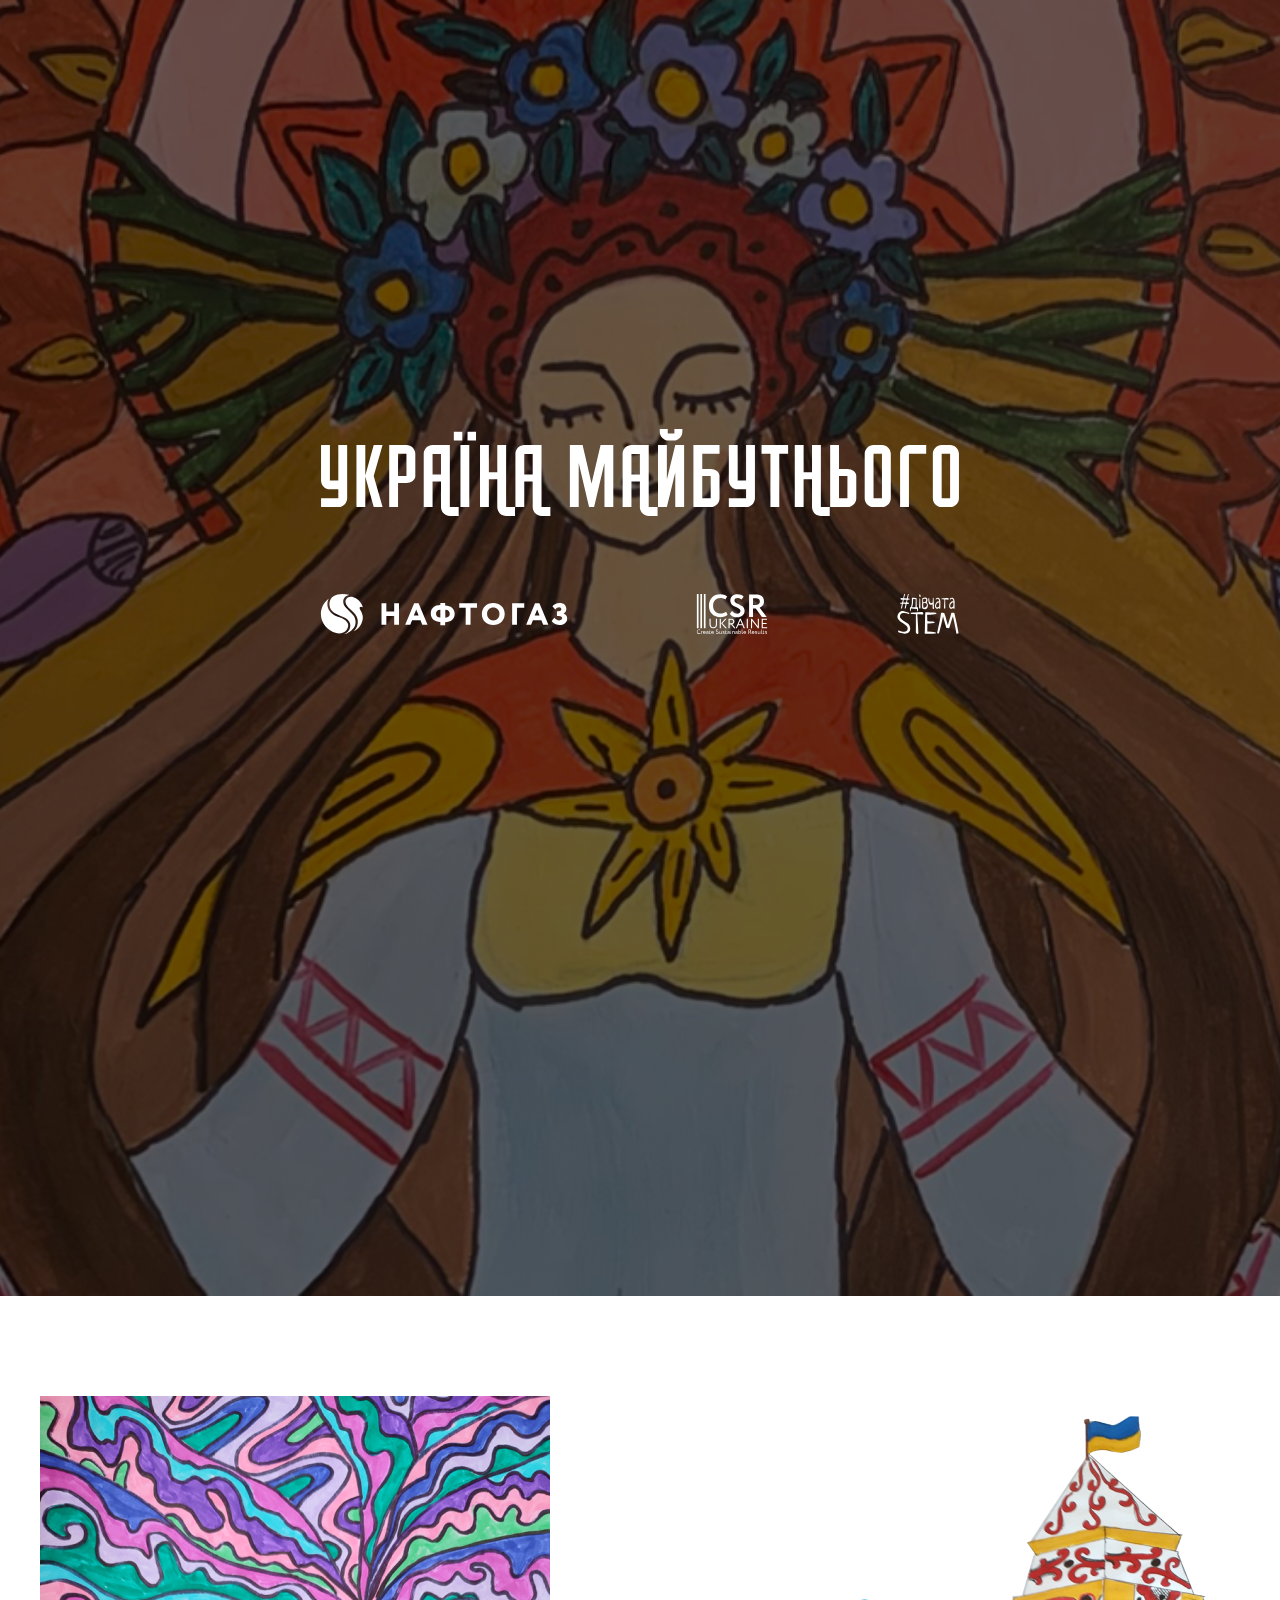
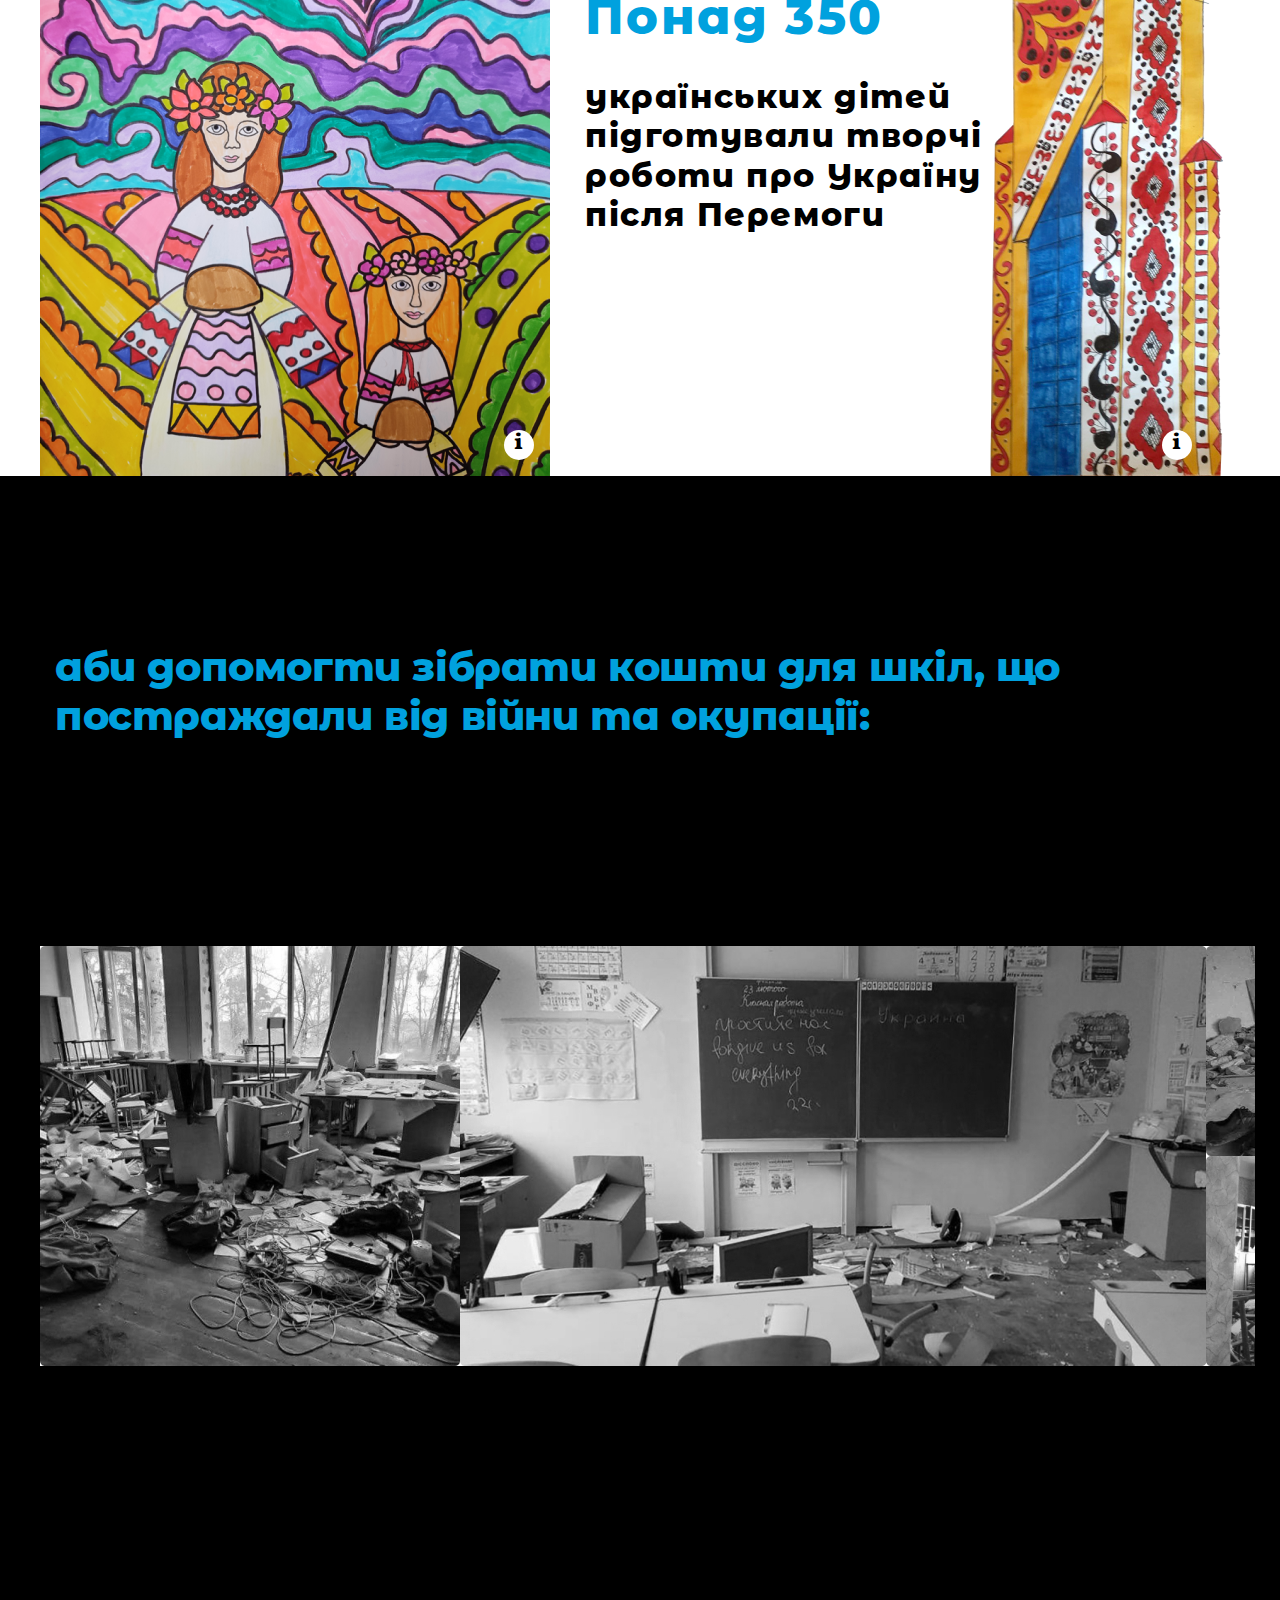
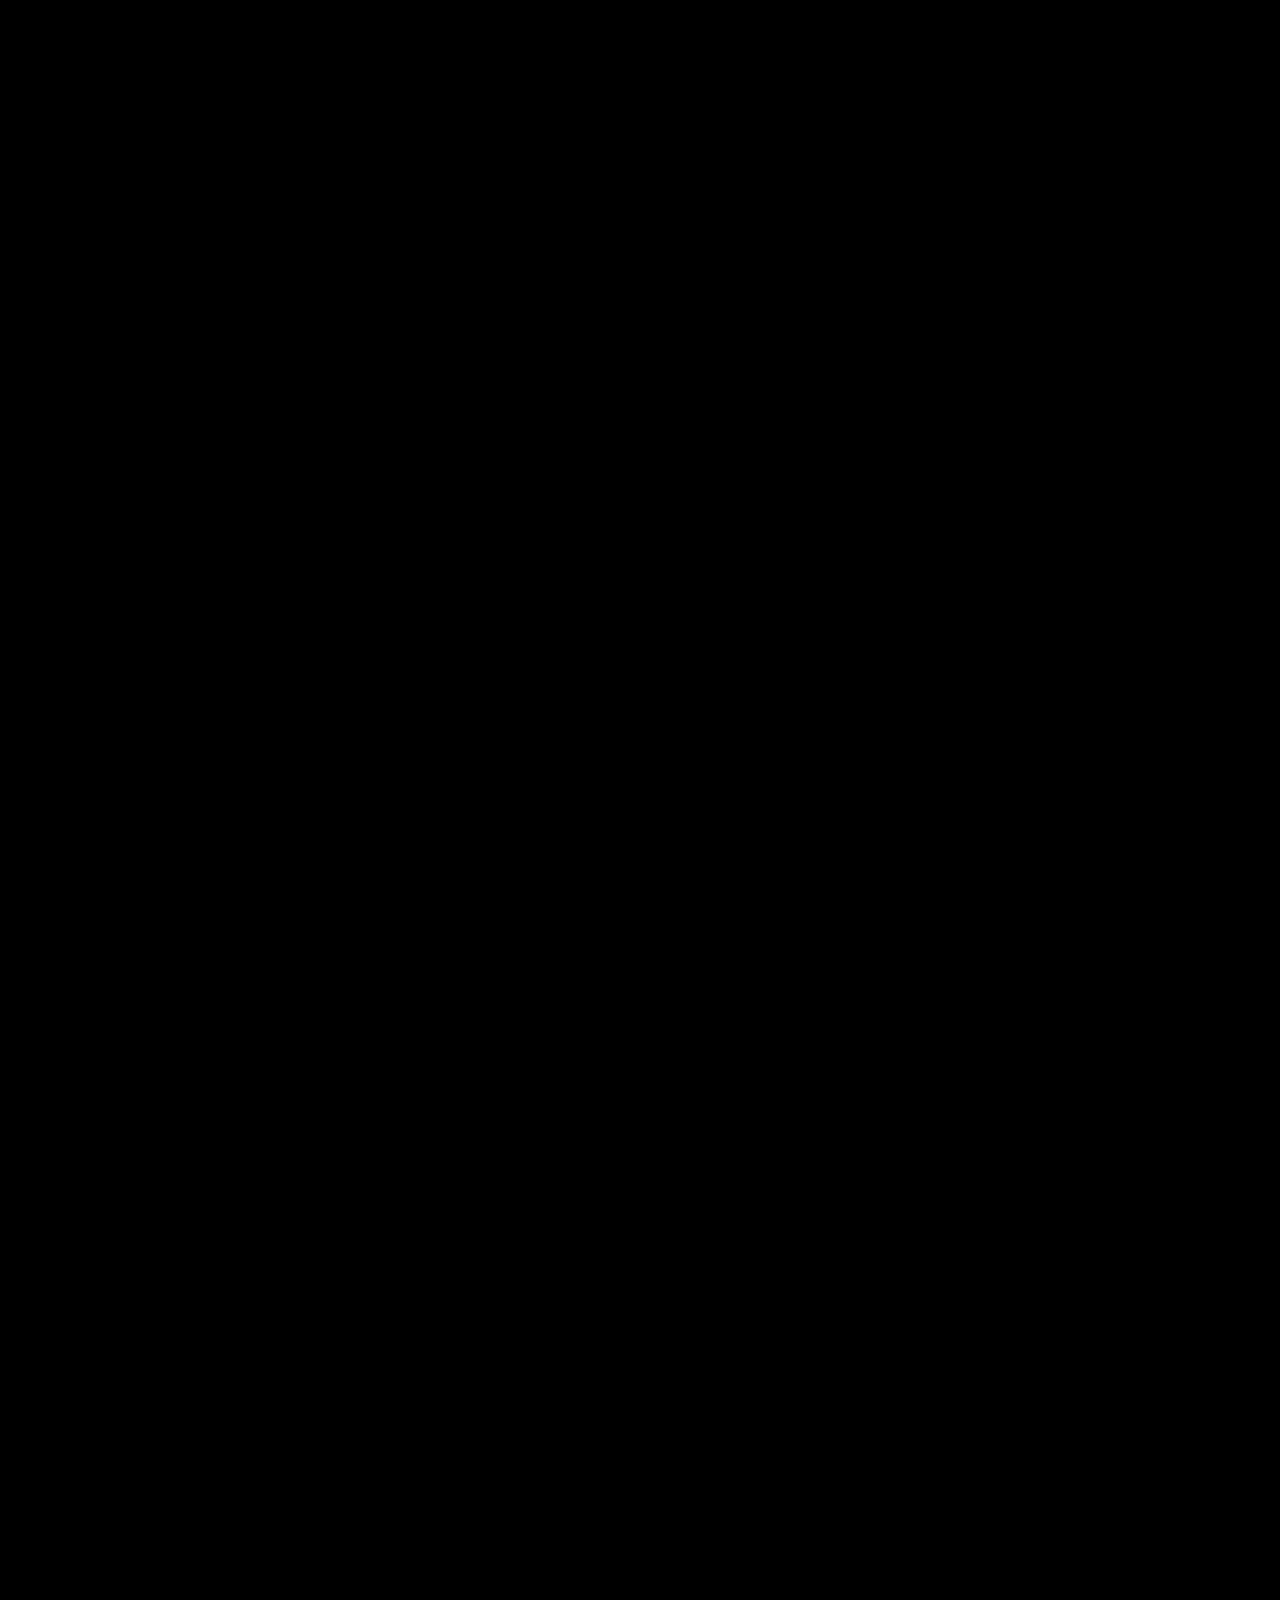
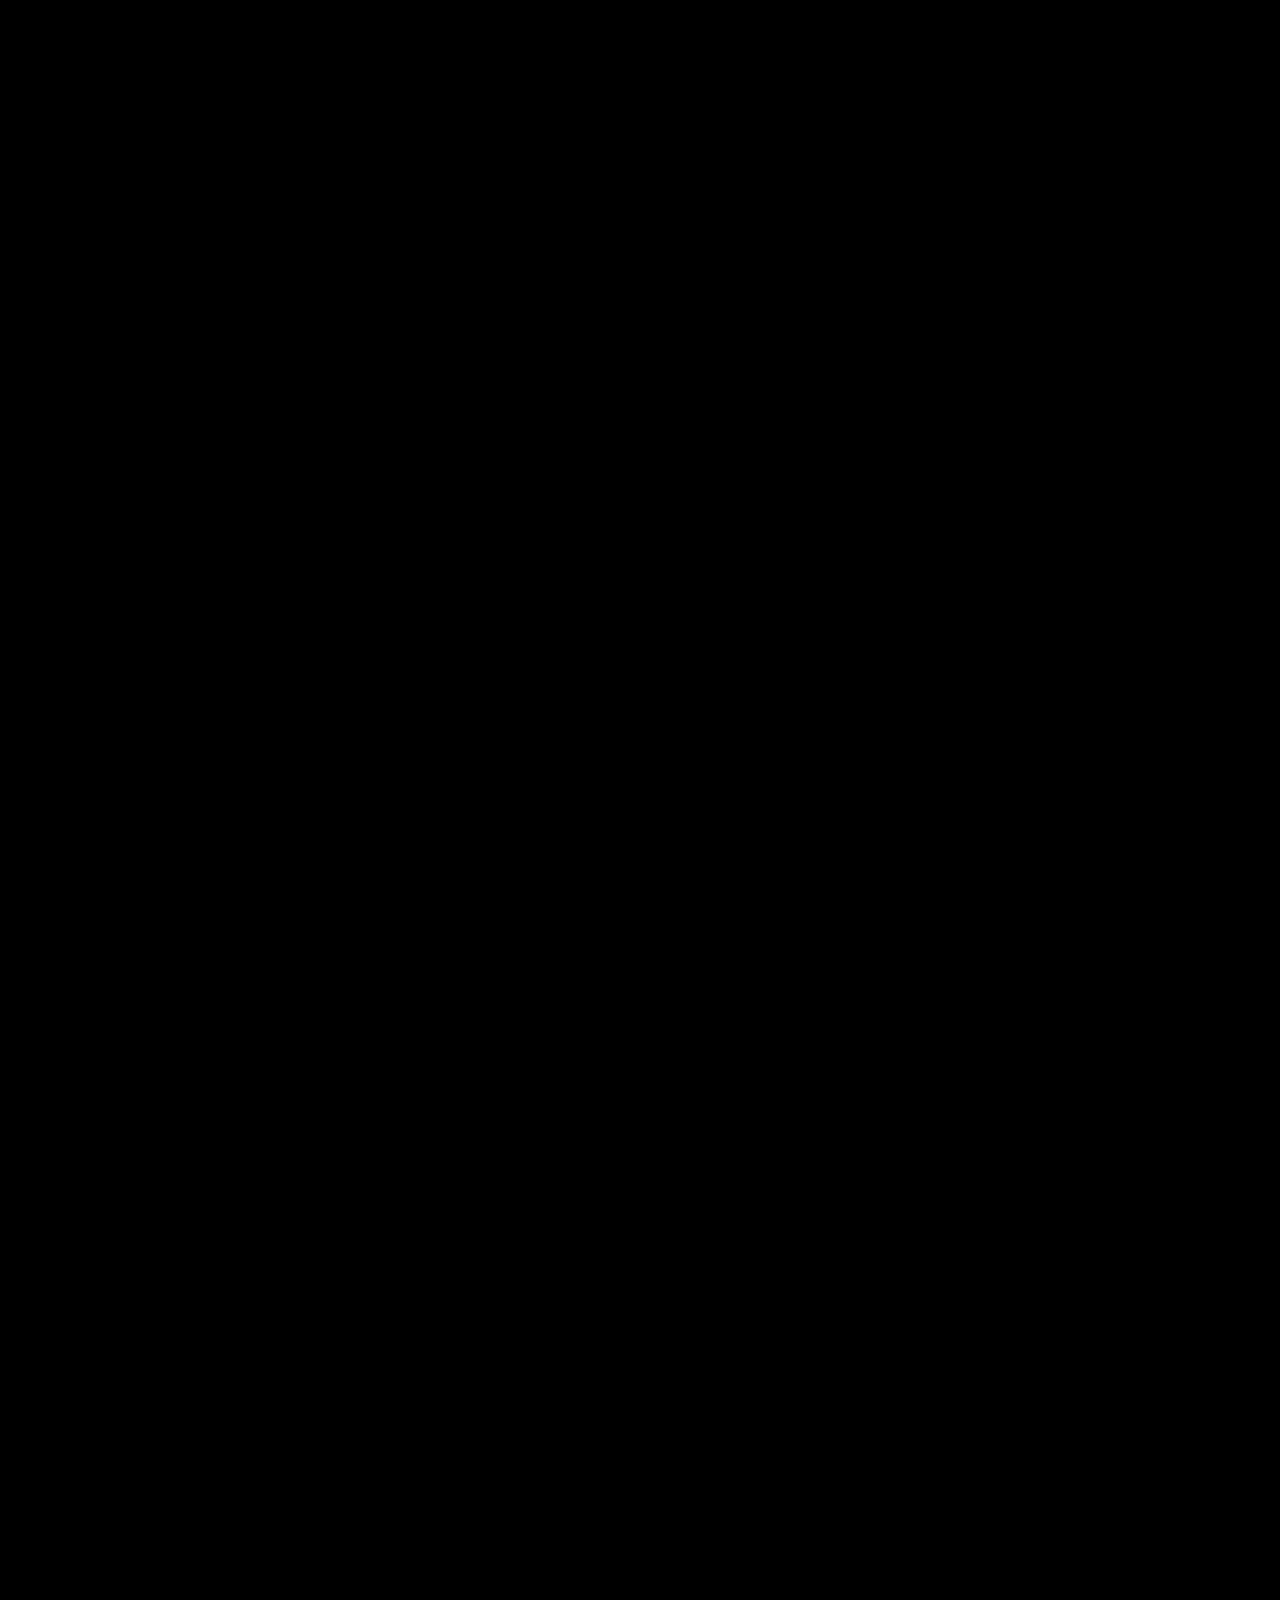
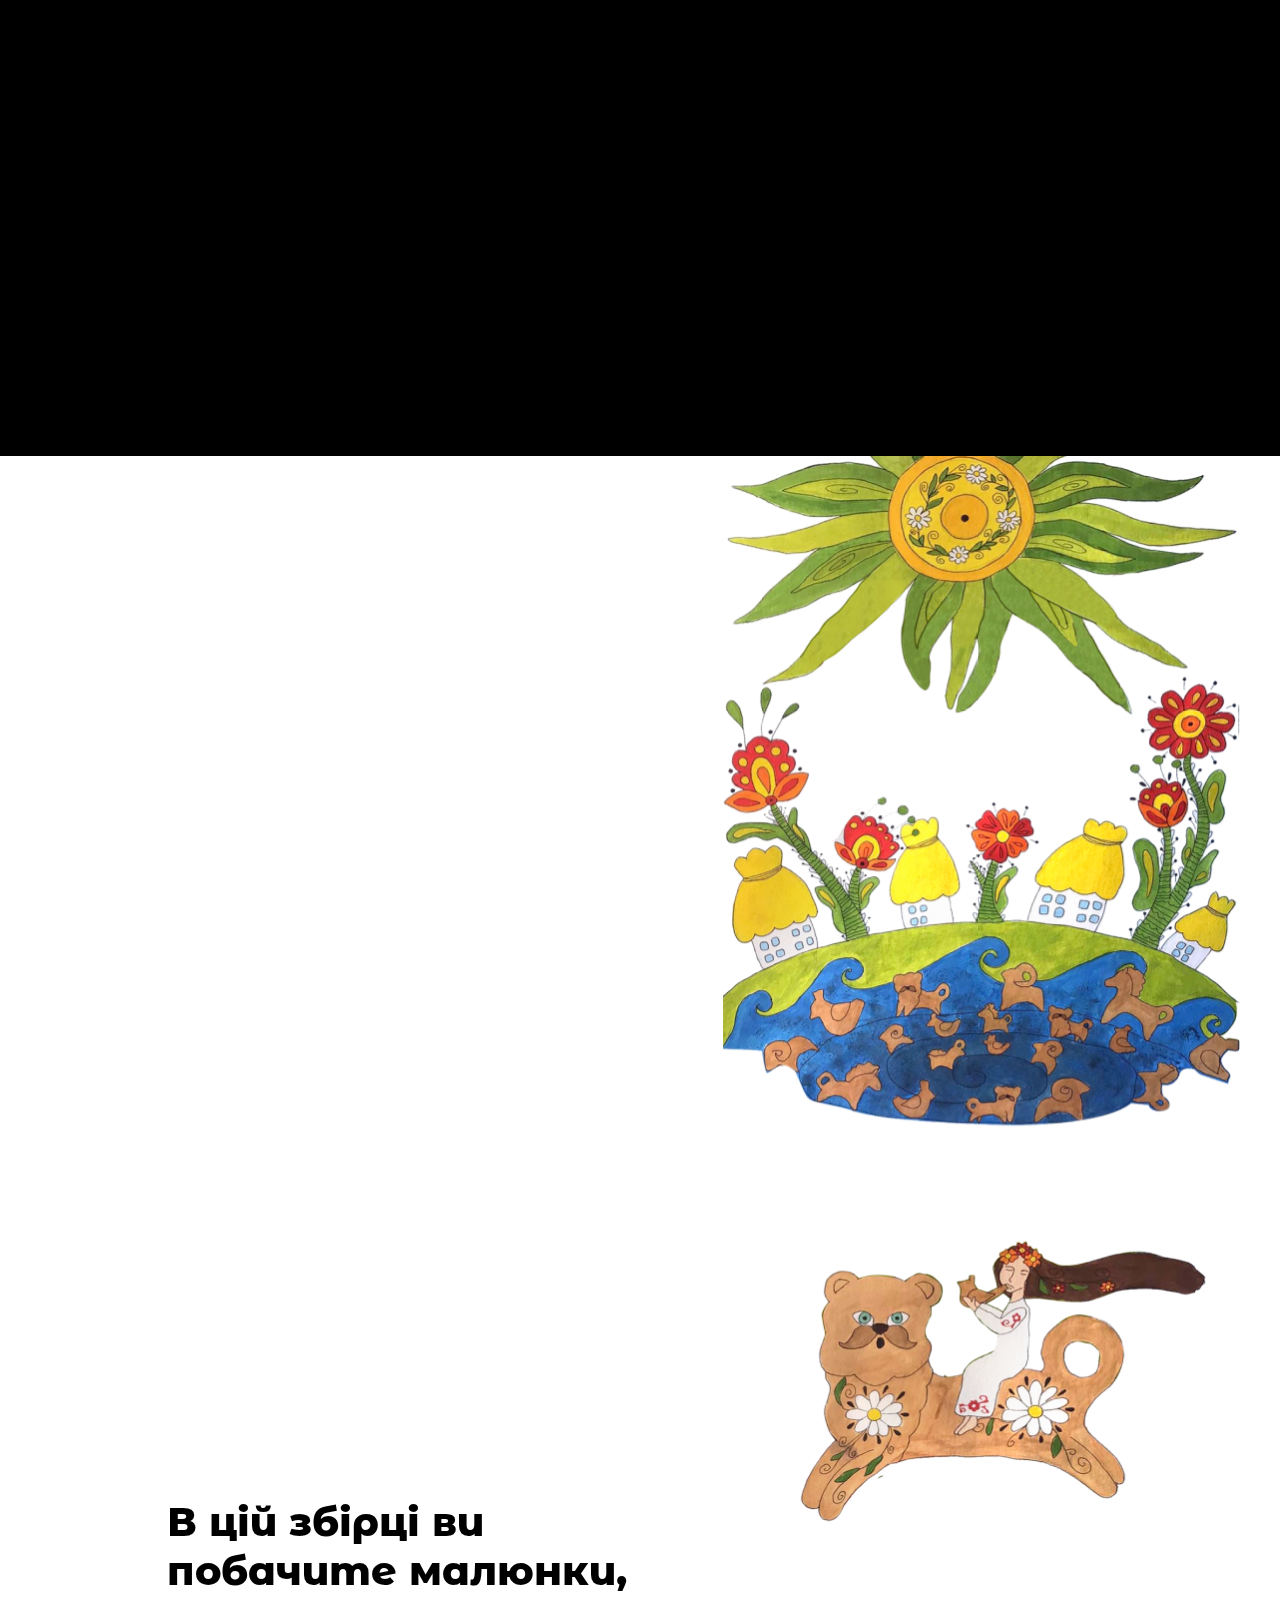
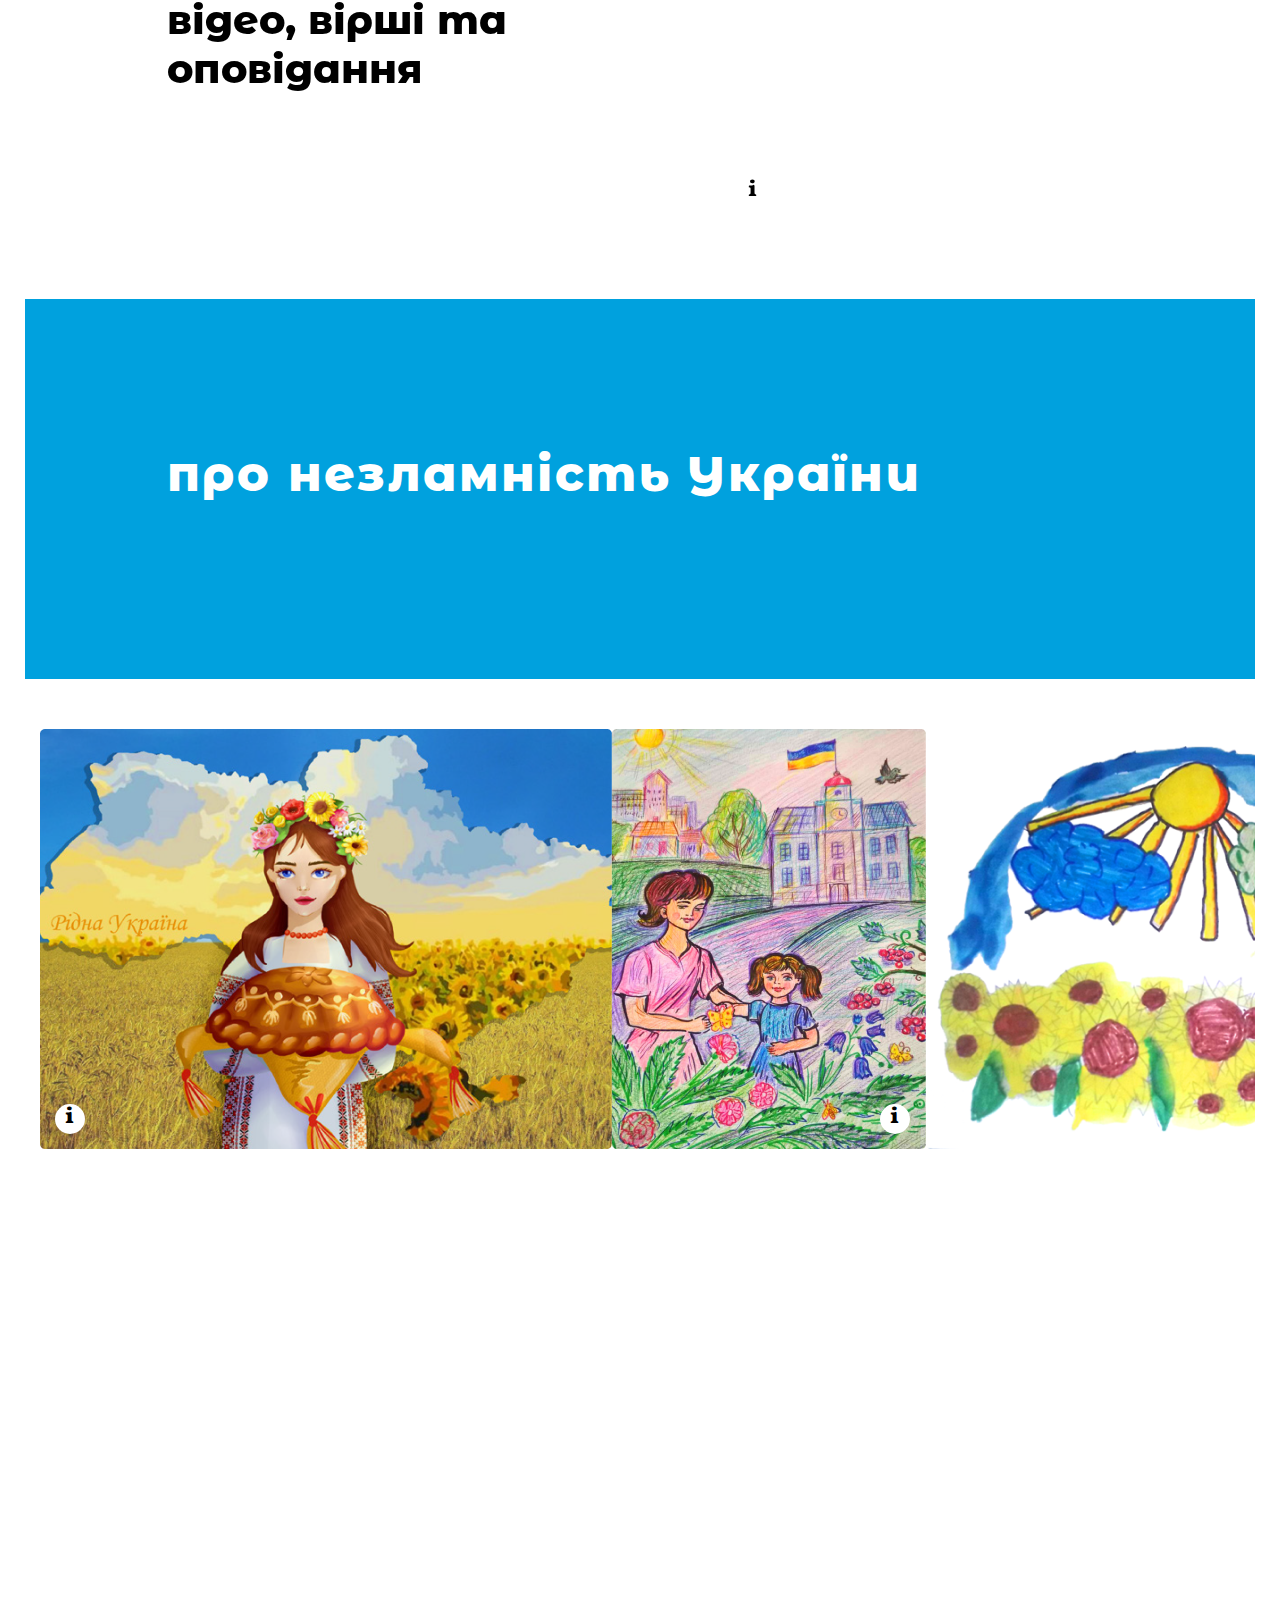
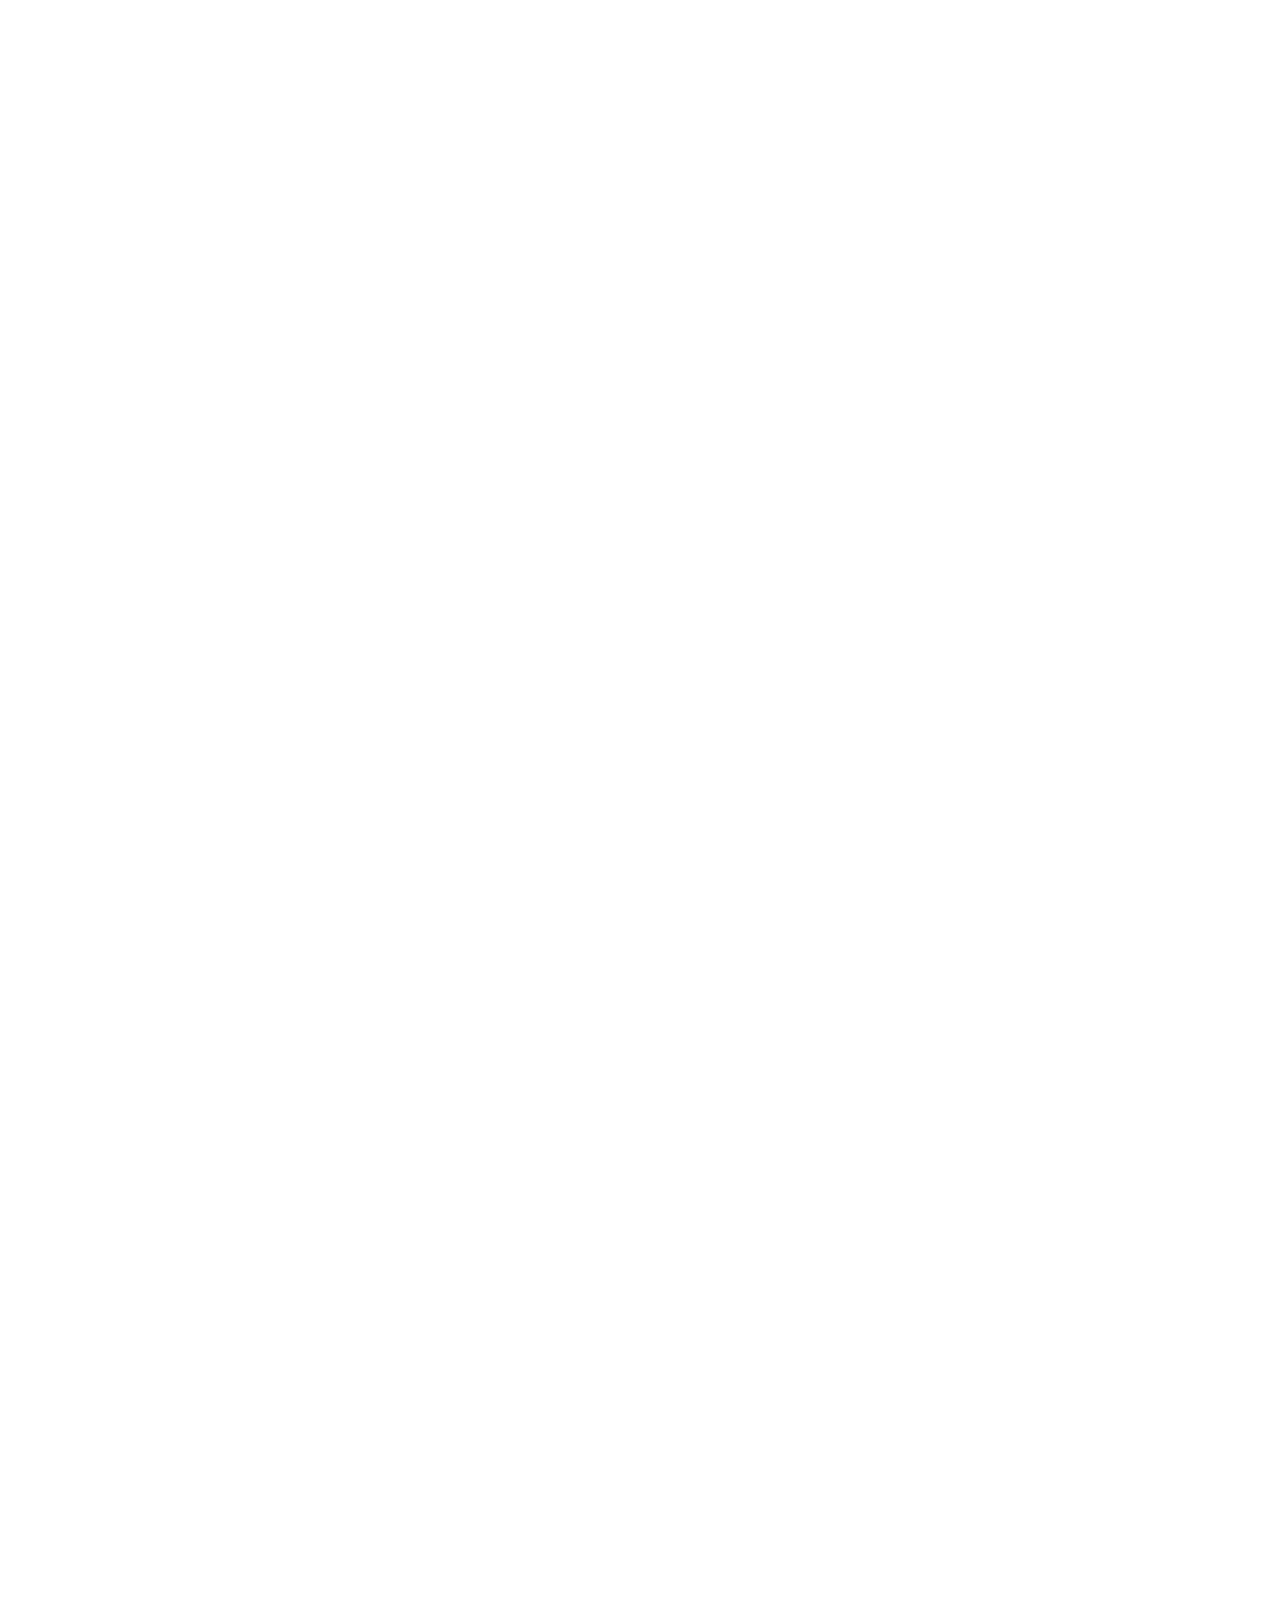
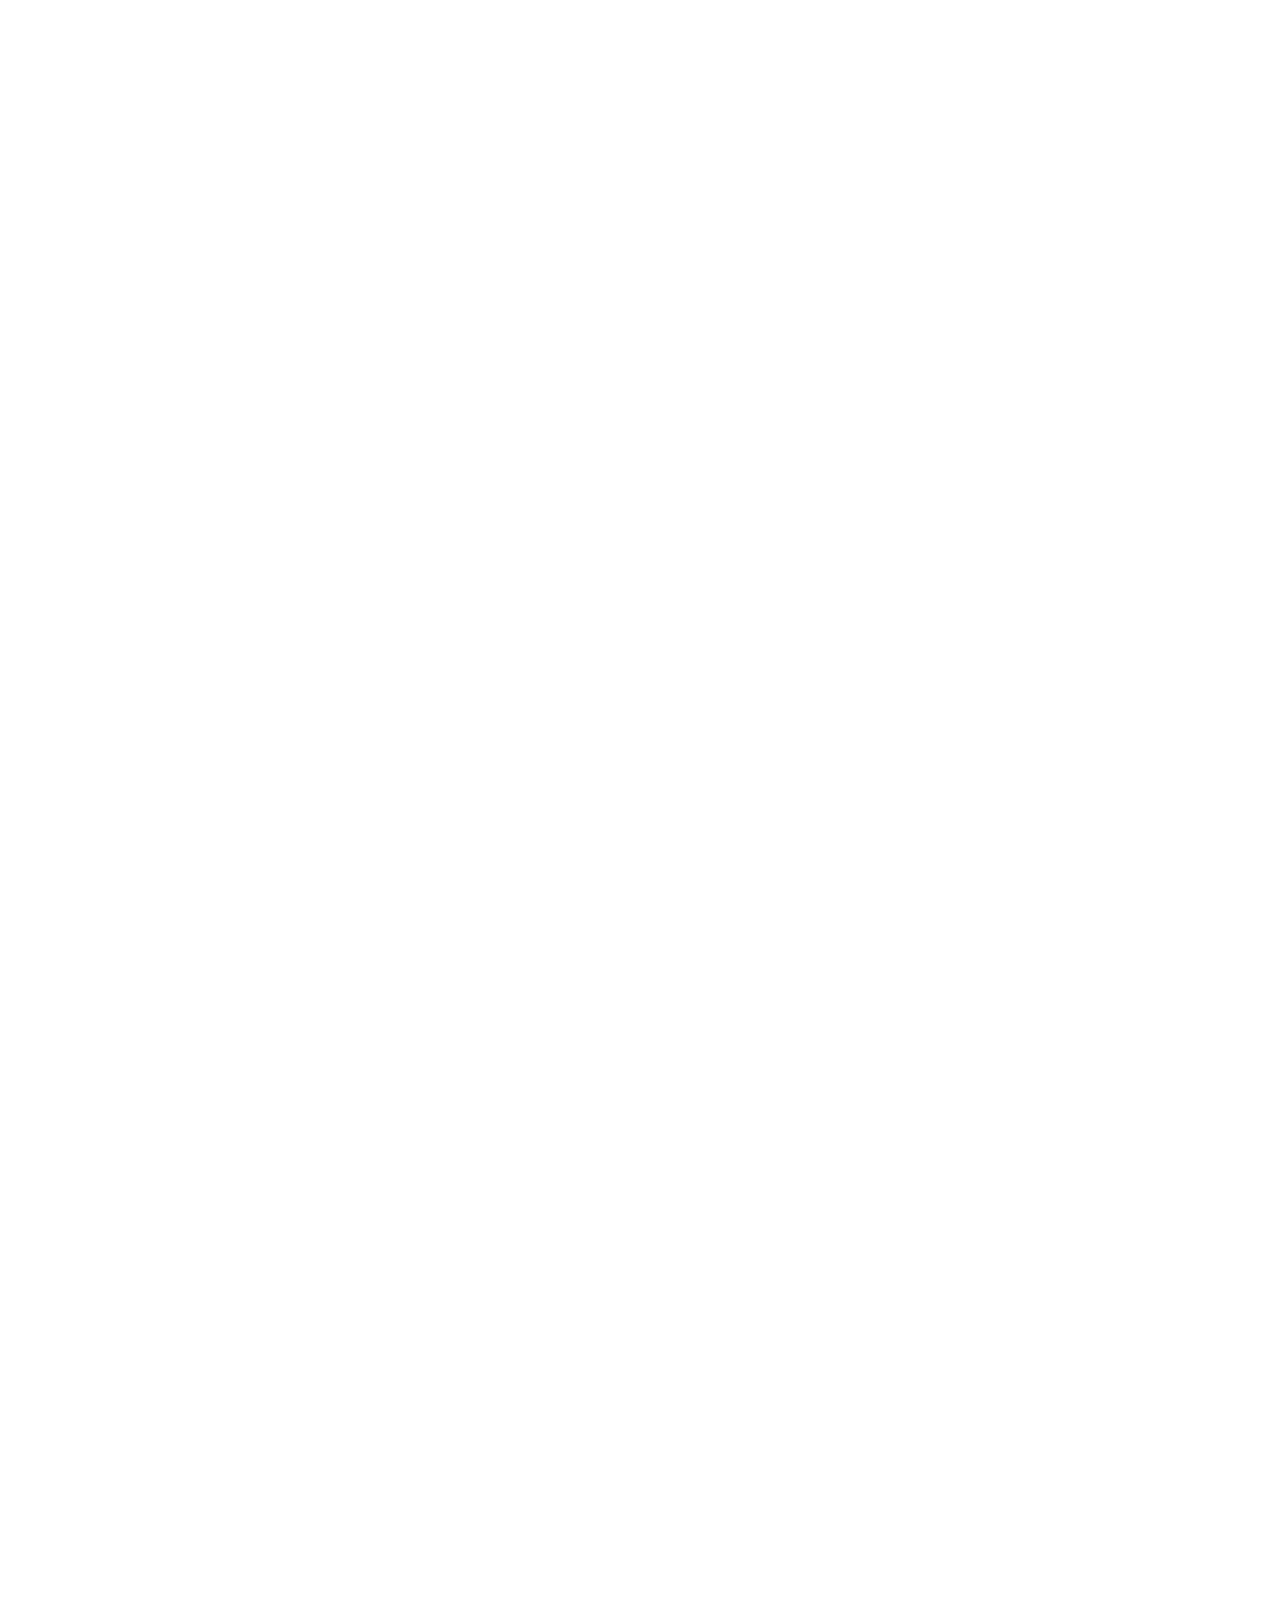
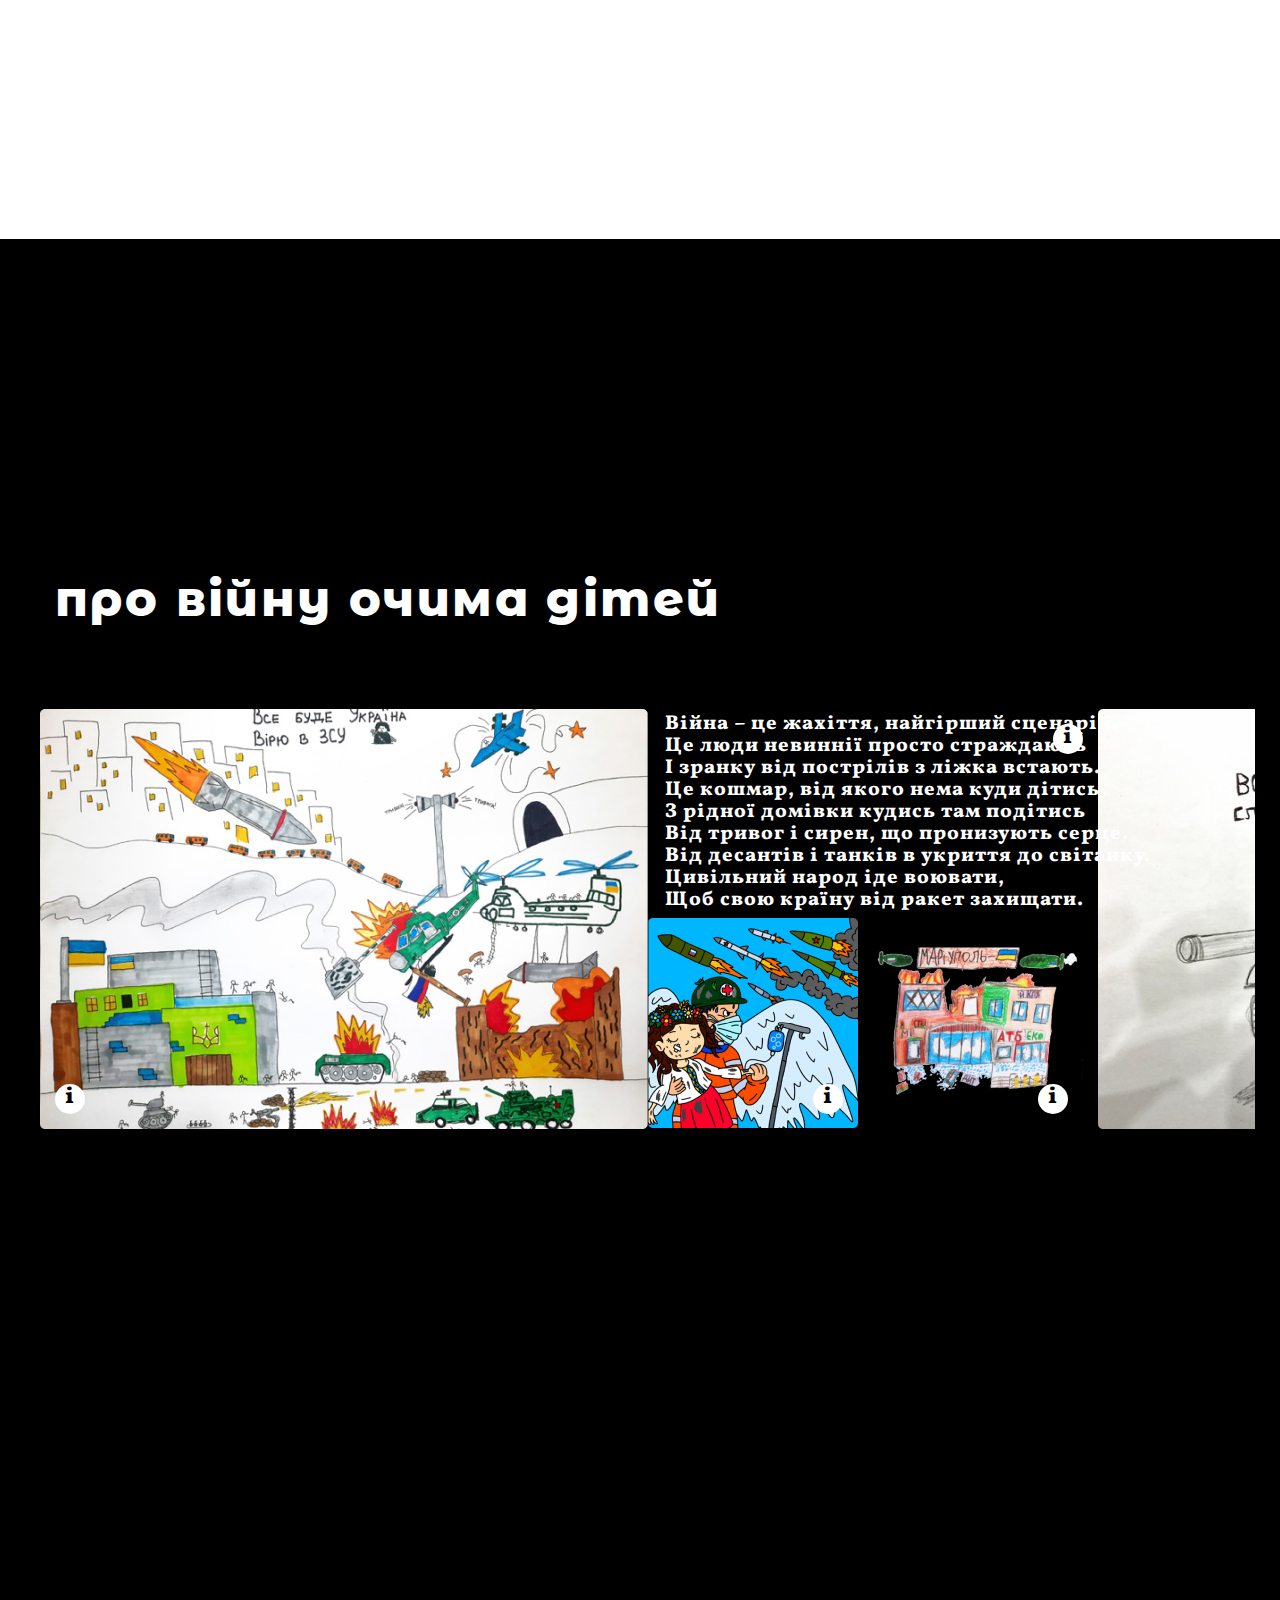
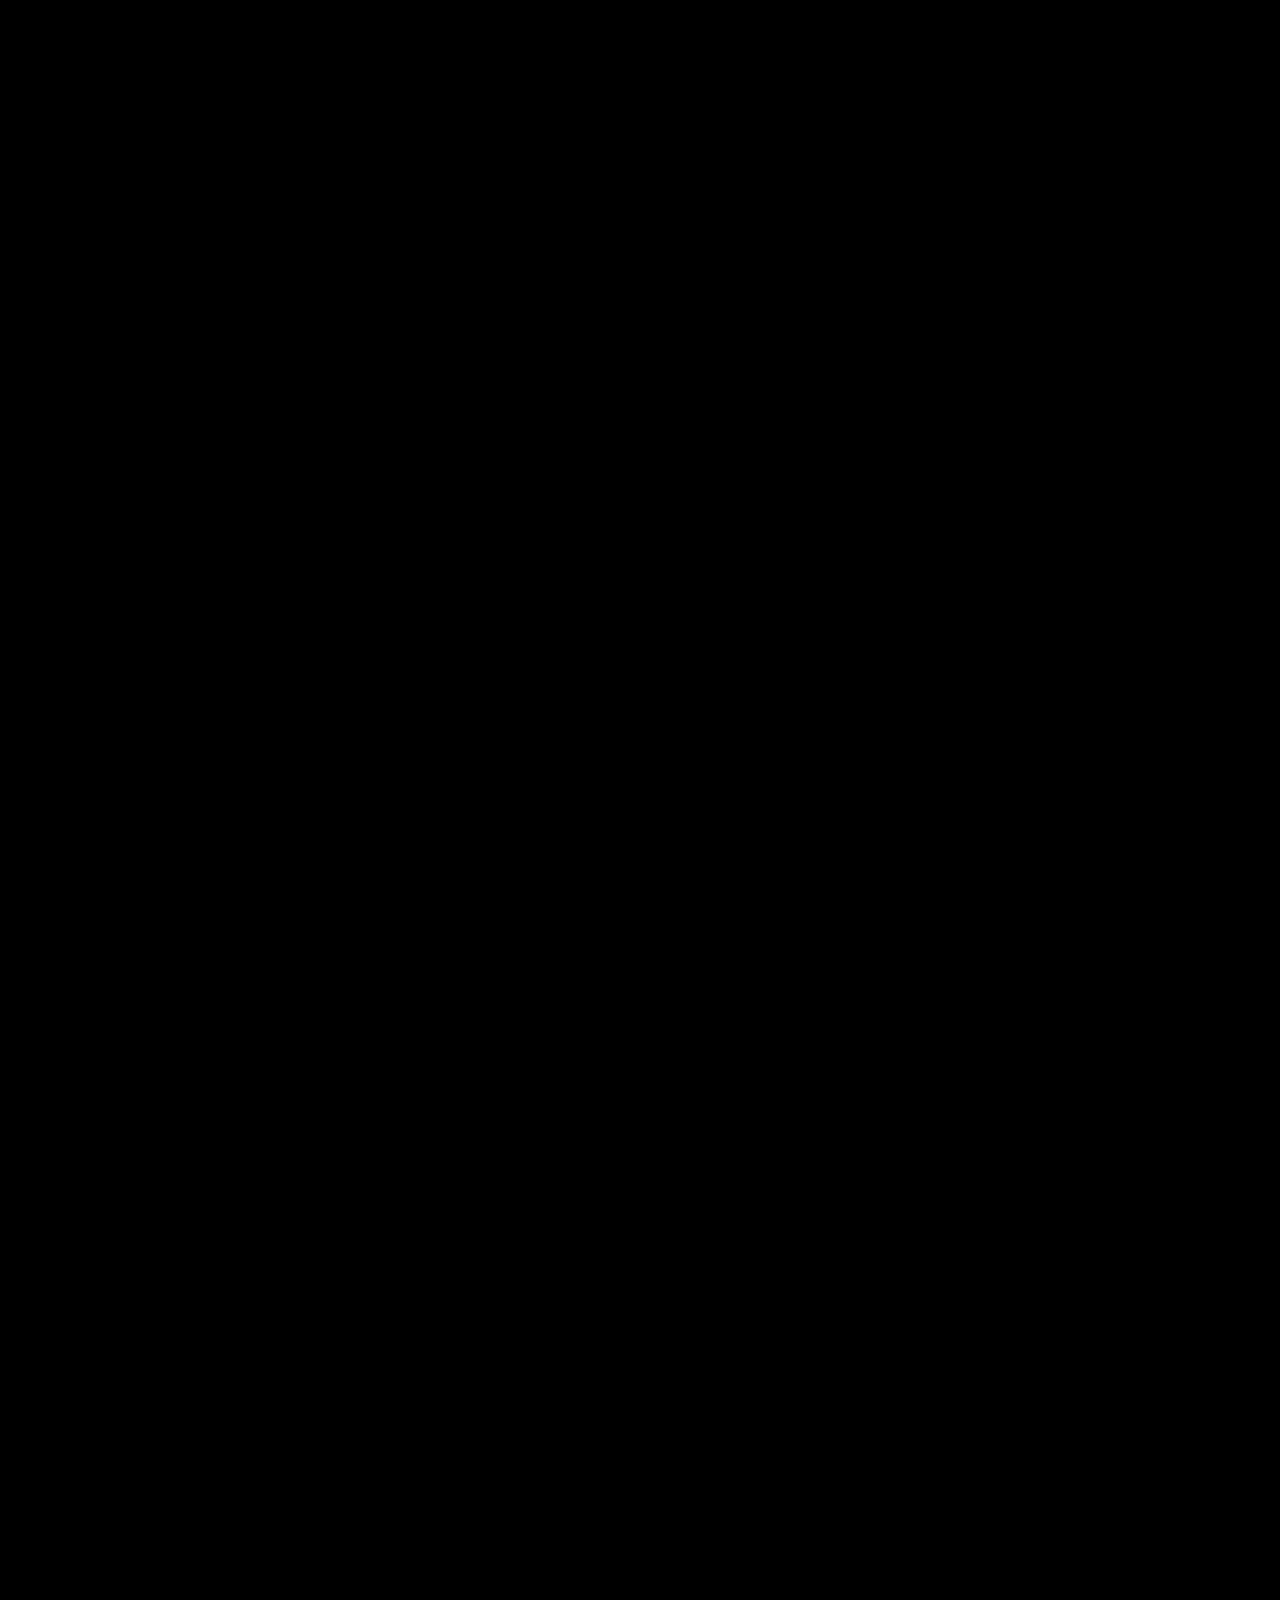
==== commit 13341bdd: "поправили реквізити, виправили багу десктопного масштабування слайдерів на велщиких екранах, замінил" ====
--- a/index.html
+++ b/index.html
@@ -1,5 +1,5 @@
 <!DOCTYPE html>
-<html lang="en">
+<html lang="uk">
   <head>
     <meta charset="UTF-8" />
     <meta http-equiv="X-UA-Compatible" content="IE=edge" />
@@ -25,31 +25,29 @@
       <div class="header_container">
         <nav class="top-menu">
           <a class="logo" href="/index.html"
-            ><img class="logo-icon" src="./img/main-title-tablet-eng.svg" alt="" />
+            ><img class="logo-icon" src="./img/main-title-tablet-ukr.svg" alt="" />
           </a>
           <div class="menu-container" id="menu-container" data-menu>
             <ul class="site-nav list">
               <li class="site-nav__item">
-                <a class="site-nav__link link site-nav__link--active" href="#intro"
-                  >About project</a
-                >
+                <a class="site-nav__link link site-nav__link--active" href="#intro">Про проєкт</a>
               </li>
               <li class="site-nav__item">
-                <a class="site-nav__link link" href="#requisites">Donate</a>
+                <a class="site-nav__link link" href="#requisites">Підтримати</a>
               </li>
               <li class="site-nav__item">
-                <a class="site-nav__link link" href="#contacts">Contacts</a>
+                <a class="site-nav__link link" href="#contacts">Контакти</a>
               </li>
             </ul>
             <div class="langchanger">
-              <a href="index-ukr.html" class="langchanger__link link">
+              <a href="index.html" class="langchanger__link link">
                 <div class="langchanger__tumbler tumbler">
                   <div class="tumbler__right-back"></div>
-                  <div class="tumbler__ball tumbler__ball--to-ukr"></div>
+                  <div class="tumbler__ball tumbler__ball--to-eng"></div>
                 </div>
               </a>
               <div class="langchanger__text">
-                <a href="index-ukr.html" class="langchanger__link link">українською</a>
+                <a href="index-eng.html" class="langchanger__link link">english</a>
               </div>
             </div>
           </div>
@@ -58,13 +56,14 @@
             <div class="langswitch">
               <ul class="langswitch-items list">
                 <li class="langswitch-item">
-                  <a class="langswitch-link langswitch-link--current" href="index.html">eng</a>
+                  <a class="langswitch-link" href="index-eng.html">eng</a>
                 </li>
                 <li class="langswitch-item">
-                  <a class="langswitch-link" href="index-ukr.html">укр</a>
+                  <a class="langswitch-link langswitch-link--current" href="index-ukr.html">укр</a>
                 </li>
               </ul>
             </div>
+
             <button
               type="button"
               class="top-menu-button"
@@ -93,13 +92,13 @@
       <section class="main-section">
         <div class="container">
           <h1 class="visually-hidden">UkraineFuture</h1>
-          <div class="main-title main-title--eng"></div>
+          <div class="main-title main-title--ukr"></div>
           <div class="main-orglogos">
             <ul class="main-orglogos_logo-items list">
               <li class="main-orglogos_logo-item">
                 <img
                   class="main-orglogos_logo-img"
-                  src="./img/naftogaz-eng.svg"
+                  src="./img/naftogaz-ukr.svg"
                   alt="Naftogaz logo"
                 />
               </li>
@@ -120,9 +119,9 @@
       <section id="intro" class="intro-section">
         <div class="container intro-section_container">
           <div class="intro-section_grid-container">
-            <div class="intro-section_large-text">More than&nbsp;350</div>
+            <div class="intro-section_large-text">Понад 350</div>
             <div class="intro-section_small-text">
-              Ukrainian children have created artworks about Ukraine after the Victory
+              українських дітей підготували творчі роботи про Україну після Перемоги
             </div>
             <div class="intro-section_work-1" data-artistid="1">
               <img
@@ -137,7 +136,7 @@
                 "
                 sizes="(min-width: 1200px) 278px, (min-width: 768px) 298px, (min-width: 340px) 123px"
                 src="./img/intro-work-1-123.png"
-                alt="Ornamented murals"
+                alt="Орнаментовані мурали"
               />
             </div>
             <div class="intro-section_work-2" data-artistid="2">
@@ -153,20 +152,19 @@
                 "
                 sizes="(min-width: 1200px) 510px, (min-width: 768px) 455px, (min-width: 340px) 450px"
                 src="./img/intro-work-2-450.png"
-                alt="My Ukraine is picturesque and hospitable"
+                alt="Мальовнича і гостинна моя Україна"
               />
             </div>
           </div>
         </div>
       </section>
-
       <section class="schools-section">
         <div class="container schools-section_container">
           <div class="schools-section_sticky-container">
             <div class="schools-section_flex-container">
               <div class="schools-section_flex-container2">
-                <div class="schools-section_text">
-                  To help raise funds for schools affected by war and Russian occupation:
+                <div class="schools-section_text schools-section_text--ls">
+                  аби допомогти зібрати кошти для шкіл, що постраждали від війни та окупації:
                 </div>
               </div>
               <div class="schools-section_slider new-slider schools-slider">
@@ -184,7 +182,7 @@
                           "
                           sizes="(min-width: 768px) 420px, (min-width: 340px) 280px"
                           src="./img/schools-tile-1-280.jpg"
-                          alt="Destroyed school classroom"
+                          alt="Розрушений шкільний клас"
                         />
                       </div>
                       <div class="schools-slider_tile new-tile schools-tile2">
@@ -198,7 +196,7 @@
                           "
                           sizes="(min-width: 768px) 420px, (min-width: 340px) 235px"
                           src="./img/schools-tile-2-235.jpg"
-                          alt="Destroyed school classroom"
+                          alt="Розрушений шкільний клас"
                         />
                       </div>
                       <div class="schools-slider_tile new-tile schools-tile3">
@@ -212,7 +210,7 @@
                           "
                           sizes="(min-width: 768px) 421px, (min-width: 340px) 420px"
                           src="./img/schools-tile-3-420.jpg"
-                          alt="Destroyed school classroom"
+                          alt="Розрушений шкільний клас"
                         />
                       </div>
                       <div class="schools-slider_tile new-tile schools-tile4">
@@ -226,7 +224,7 @@
                           "
                           sizes="(min-width: 768px) 746px, (min-width: 340px) 420px"
                           src="./img/schools-tile-4-420.jpg"
-                          alt="Destroyed school classroom"
+                          alt="Розрушений шкільний клас"
                         />
                       </div>
                       <div class="schools-slider_tile new-tile schools-tile5">
@@ -240,7 +238,7 @@
                           "
                           sizes="(min-width: 768px) 420px, (min-width: 340px) 235px"
                           src="./img/schools-tile-5-235.jpg"
-                          alt="Destroyed school classroom"
+                          alt="Розрушений шкільний клас"
                         />
                       </div>
                       <div class="schools-slider_tile new-tile schools-tile6">
@@ -254,23 +252,23 @@
                           "
                           sizes="(min-width: 768px) 420px, (min-width: 340px) 470px"
                           src="./img/schools-tile-6-420.jpg"
-                          alt="Burned school bus"
+                          alt="Спалений шкільний автобус"
                         />
                       </div>
                     </div>
                   </div>
                   <div class="chools-slider_added-text">
-                    <span class="chools-slider_added-text-span">more than 700 schools</span> have
-                    been affected by Russian aggression. These schools were bombed, shelled, looted
-                    by the occupants, or completely destroyed.
+                    <span class="chools-slider_added-text-span">понад 700 шкіл</span> постраждали
+                    від агресії РФ. Ці школи були бомбардовані, обстріляні, пограбовані окупантами,
+                    або зруйновані повністю.
                   </div>
                   <div class="schools-slider_stop-slide new-slider_stop-slide">
                     <p class="schools-slider_stop-text">
-                      You can see the real stories of schools
-                      <a href="#goal" class="schools-slider_stop-text-link">here</a>
+                      Дізнатися реальні історії шкіл можна
+                      <a href="#goal" class="schools-slider_stop-text-link">тут</a>
                     </p>
                     <button class="btn-donate" onclick="window.location.href = '#requisites';">
-                      donate
+                      підтримати
                     </button>
                   </div>
                 </div>
@@ -296,7 +294,7 @@
                 "
                 sizes="(min-width: 1200px) 517px, (min-width: 768px) 600px, (min-width: 340px) 480px"
                 src="./img/intro2-section_work-1-1-480.png"
-                alt="The sun of victory"
+                alt="Сонце перемоги"
               />
             </div>
             <div class="intro2-section_work-1-2" data-artistid="3">
@@ -312,12 +310,12 @@
                 "
                 sizes="(min-width: 1200px) 517px, (min-width: 768px) 600px, (min-width: 340px) 480px"
                 src="./img/intro2-section_work-1-2-480.png"
-                alt="The sun of victory"
+                alt="Сонце перемоги"
               />
             </div>
           </div>
           <div class="intro2-section_small-text">
-            In this collection you will see pictures, videos, poems and stories
+            В цій збірці ви побачите малюнки, відео, вірші та оповідання
           </div>
         </div>
       </section>
@@ -326,7 +324,7 @@
           <div class="invi-section_sticky-container">
             <div class="invi-section_flex-container">
               <div class="invi-section_flex-container2">
-                <div class="invi-section_text">about bravery of Ukraine</div>
+                <div class="invi-section_text">про незламність України</div>
               </div>
               <div class="invi-section_slider new-slider invi-slider">
                 <div class="invi-slider_plate new-slider_plate">
@@ -338,7 +336,7 @@
                           srcset="./img/invi-tile1-320.png 320w, ./img/invi-tile1-571.png 571w"
                           sizes="(min-width: 768px) 571px, (min-width: 340px) 320px"
                           src="./img/invi-tile1-320.png"
-                          alt="Native country"
+                          alt="Рідна країна"
                         />
                       </div>
                       <div class="invi-slider_tile new-tile invi-tile2" data-artistid="5">
@@ -356,7 +354,7 @@
                           srcset="./img/invi-tile3-350.png 350w, ./img/invi-tile3-314.png 314w"
                           sizes="(min-width: 768px) 314px, (min-width: 340px) 350px"
                           src="./img/invi-tile3-350.png"
-                          alt="I and Ukraine"
+                          alt="Я і Україна"
                         />
                       </div>
                       <div class="invi-slider_tile new-tile invi-tile4" data-artistid="7">
@@ -365,7 +363,7 @@
                           srcset="./img/invi-tile4-320.png 320w, ./img/invi-tile4-572.png 572w"
                           sizes="(min-width: 768px) 572px, (min-width: 340px) 320px"
                           src="./img/invi-tile4-320.png"
-                          alt="Free country"
+                          alt="Вільна країна"
                         />
                       </div>
                       <div class="invi-slider_tile new-tile invi-tile5" data-artistid="8">
@@ -374,7 +372,7 @@
                           srcset="./img/invi-tile5-320.png 320w, ./img/invi-tile5-571.png 571w"
                           sizes="(min-width: 768px) 571px, (min-width: 340px) 320px"
                           src="./img/invi-tile5-320.png"
-                          alt="Picturesque Ukraine"
+                          alt="Мальовнича Україна"
                         />
                       </div>
                       <div class="invi-slider_tile new-tile invi-tile6" data-artistid="9">
@@ -407,23 +405,23 @@
                           srcset="./img/invi-tile7-350.png 350w, ./img/invi-tile7-314.png 314w"
                           sizes="(min-width: 768px) 314px, (min-width: 340px) 350px"
                           src="./img/invi-tile7-350.png"
-                          alt="My Krasnograd region after the war"
+                          alt="Моя красноградщина після війни"
                         />
                       </div>
                     </div>
                   </div>
                   <div class="invi-slider_stop-slide new-slider_stop-slide">
                     <p class="invi-slider_stop-text">
-                      You can find all the artworks
+                      Подивитися всі роботи можна
                       <a
                         href="https://www.instagram.com/ukraine_future_prosperity/#ukraine_future"
                         target="_blank"
                         class="invi-slider_stop-text-link"
-                        >here</a
+                        >тут</a
                       >
                     </p>
                     <button class="btn-donate" onclick="window.location.href = '#requisites';">
-                      donate
+                      підтримати
                     </button>
                   </div>
                 </div>
@@ -438,7 +436,7 @@
           <div class="aboutwar-section_sticky-container">
             <div class="aboutwar-section_flex-container">
               <div class="aboutwar-section_flex-container2">
-                <div class="aboutwar-section_text">about the war through the eyes of children</div>
+                <div class="aboutwar-section_text">про війну очима дітей</div>
               </div>
               <div class="aboutwar-section_slider new-slider aboutwar-slider">
                 <div class="aboutwar-slider_plate new-slider_plate">
@@ -453,7 +451,7 @@
                           "
                           sizes="(min-width: 768px) 608px, (min-width: 320px) 340px"
                           src="./img/aboutwar-tile1-340.png"
-                          alt="I believe in the Armed Forces"
+                          alt="Вірю в ЗСУ"
                         />
                       </div>
                       <div class="aboutwar-slider_tile new-tile aboutwar-tile2" data-artistid="12">
@@ -465,7 +463,7 @@
                           "
                           sizes="(min-width: 768px) 210px, (min-width: 320px) 235px"
                           src="./img/aboutwar-tile2-235.png"
-                          alt="We will endure"
+                          alt="Ми вистоїмо"
                         />
                       </div>
                       <div class="aboutwar-slider_tile new-tile aboutwar-tile3" data-artistid="13">
@@ -477,7 +475,7 @@
                           "
                           sizes="(min-width: 768px) 562px, (min-width: 320px) 315px"
                           src="./img/aboutwar-tile3-315.png"
-                          alt="The enemy will not pass"
+                          alt="Врог не пройде"
                         />
                       </div>
                       <div class="aboutwar-slider_tile new-tile aboutwar-tile4" data-artistid="15">
@@ -506,7 +504,7 @@
                           "
                           sizes="(min-width: 768px) 420px, (min-width: 320px) 235px"
                           src="./img/aboutwar-tile5-235.png"
-                          alt="Heroes of today"
+                          alt="Герої сьогодення"
                         />
                       </div>
                       <div class="aboutwar-slider_tile new-tile aboutwar-tile6" data-artistid="18">
@@ -530,7 +528,7 @@
                           "
                           sizes="(min-width: 768px) 563px, (min-width: 320px) 315px"
                           src="./img/aboutwar-tile7-315.png"
-                          alt="Defender of Ukraine"
+                          alt="Захисник України"
                         />
                       </div>
                       <div class="aboutwar-slider_tile new-tile aboutwar-tile8" data-artistid="19">
@@ -542,7 +540,7 @@
                           "
                           sizes="(min-width: 768px) 286px, (min-width: 320px) 320px"
                           src="./img/aboutwar-tile8-320.png"
-                          alt="When darkness comes, he will always arrive"
+                          alt="Коли прийде пітьма завжди прилетить він"
                         />
                       </div>
                       <div class="aboutwar-slider_tile new-tile aboutwar-tile9" data-artistid="17">
@@ -554,23 +552,23 @@
                           "
                           sizes="(min-width: 768px) 210px, (min-width: 320px) 235px"
                           src="./img/aboutwar-tile9-235.png"
-                          alt="Angels who save lives"
+                          alt="Янголи, які рятують життя"
                         />
                       </div>
                     </div>
                   </div>
                   <div class="aboutwar-slider_stop-slide new-slider_stop-slide">
                     <p class="aboutwar-slider_stop-text">
-                      You can find all the artworks
+                      Подивитися всі роботи можна
                       <a
                         href="https://www.instagram.com/ukraine_future_prosperity/#ukraine_future"
                         target="_blank"
                         class="invi-slider_stop-text-link"
-                        >here</a
+                        >тут</a
                       >
                     </p>
                     <button class="btn-donate" onclick="window.location.href = '#requisites';">
-                      donate
+                      підтримати
                     </button>
                   </div>
                 </div>
@@ -585,7 +583,7 @@
           <div class="about-hopes-section_sticky-container">
             <div class="about-hopes-section_flex-container">
               <div class="about-hopes-section_flex-container2">
-                <div class="about-hopes-section_text">about hope for a happy future</div>
+                <div class="about-hopes-section_text">про надії на щасливе майбутнє</div>
               </div>
               <div class="about-hopes-section_slider new-slider about-hopes-slider">
                 <div class="about-hopes-slider_plate new-slider_plate">
@@ -603,7 +601,7 @@
                           "
                           sizes="(min-width: 768px) 572px, (min-width: 320px) 320px"
                           src="./img/about-hopes-tile1-320.png"
-                          alt="Peaceful spring capital"
+                          alt="Мирна весняна столиця"
                         />
                       </div>
                       <div
@@ -618,7 +616,7 @@
                           "
                           sizes="(min-width: 768px) 286px, (min-width: 320px) 320px"
                           src="./img/about-hopes-tile2-320.png"
-                          alt="Looking to the future"
+                          alt="Погляд в майбутнє"
                         />
                       </div>
                       <div
@@ -633,7 +631,7 @@
                           "
                           sizes="(min-width: 768px) 286px, (min-width: 320px) 320px"
                           src="./img/about-hopes-tile3-320.png"
-                          alt="Happy animals in a free country"
+                          alt="Щасливі тварини у вільній країні"
                         />
                       </div>
                       <div
@@ -648,7 +646,7 @@
                           "
                           sizes="(min-width: 768px) 312px, (min-width: 320px) 175px"
                           src="./img/about-hopes-tile4-175.png"
-                          alt="Prosperous Ukraine"
+                          alt="Квітуча Україна"
                         />
                       </div>
                       <div
@@ -675,7 +673,7 @@
                           "
                           sizes="(min-width: 768px) 304px, (min-width: 340px) 340px"
                           src="./img/about-hopes-tile6-340.png"
-                          alt="Forward to a peaceful country"
+                          alt="Вперед в мирну Україну"
                         />
                       </div>
                       <div
@@ -690,7 +688,7 @@
                           "
                           sizes="(min-width: 768px) 572px, (min-width: 320px) 320px"
                           src="./img/about-hopes-tile7-320.png"
-                          alt="Kharkiv of the future"
+                          alt="Харків майбутнього"
                         />
                       </div>
                       <div
@@ -723,23 +721,23 @@
                           "
                           sizes="(min-width: 768px) 572px, (min-width: 320px) 320px"
                           src="./img/about-hopes-tile9-320.png"
-                          alt="Rebuilt Ukrainian street"
+                          alt="ВІдбудована українська вулиця"
                         />
                       </div>
                     </div>
                   </div>
                   <div class="about-hopes-slider_stop-slide new-slider_stop-slide">
                     <p class="about-hopes-slider_stop-text">
-                      You can find all the artworks
+                      Подивитися всі роботи можна
                       <a
                         href="https://www.instagram.com/ukraine_future_prosperity/#ukraine_future"
                         target="_blank"
                         class="invi-slider_stop-text-link"
-                        >here</a
+                        >тут</a
                       >
                     </p>
                     <button class="btn-donate" onclick="window.location.href = '#requisites';">
-                      donate
+                      підтримати
                     </button>
                   </div>
                 </div>
@@ -751,11 +749,11 @@
       </section>
       <section id="goal" class="our-target-section">
         <div class="container our-target-section_container">
-          <h2 class="our-target-section_title visually-hidden title">Our goal</h2>
+          <h2 class="our-target-section_title visually-hidden title">Наша мета</h2>
           <div class="our-target-section_flex-container">
             <div class="our-target-section_large-text">
-              Our first goal is to raise UAH 500,000 to help 10 schools to resume the educational
-              process for children
+              Наша перша мета – зібрати 500 000 грн, аби допомогти 10 школам відновити навчання
+              дітей
             </div>
             <div class="youtube-media">
               <iframe
@@ -769,23 +767,33 @@
             </div>
           </div>
           <div class="progres-bar">
-            <div class="progres-bar_text">donated already</div>
+            <div class="progres-bar_text">на сьогодні зібрано</div>
             <div class="progres-bar_loader-line"></div>
           </div>
         </div>
       </section>
       <section id="requisites" class="requisites-section">
         <div class="container requisites-section_container">
-          <h2 class="requisites-section_title title">Account details</h2>
-          <div class="requisites-section_subtitle">NGO “CSR Ukraine”</div>
+          <h2 class="requisites-section_title title">Реквізити</h2>
+          <div class="requisites-section_subtitle">ГО Центр<br />«Розвиток КСВ»</div>
           <ul class="requisites-items list">
             <li class="requisites-item">
-              <div class="requisites-item-key">Euro:</div>
+              <div class="requisites-item-key">Код ЕДРПОУ:</div>
+              <div class="requisites-item-value">35310636</div>
+            </li>
+            <li class="requisites-item">
+              <div class="requisites-item-key">Рахунок в гривні:</div>
+              <div class="requisites-item-value">UA73 3808 0500 0000 0026 0064 0014 1</div>
+            </li>
+            <li class="requisites-item">
+              <div class="requisites-item-key">Рахунок в євро:</div>
               <div class="requisites-item-value">UA73 3808 0500 0000 0026 0027 8058 6</div>
             </li>
             <li class="requisites-item">
-              <div class="requisites-item-key">Purpose of payment</div>
-              <div class="requisites-item-value">“Charity”</div>
+              <div class="requisites-item-key">Призначення платежу:</div>
+              <div class="requisites-item-value">
+                “Безповоротна фінансова допомога на проєкт “Україна майбутнього”
+              </div>
             </li>
           </ul>
           <div class="requisites-section_work-1" data-artistid="29">
@@ -809,7 +817,7 @@
     </main>
     <footer id="contacts" class="footer">
       <div class="container footer_container">
-        <h2 class="footer_title title">Contacts</h2>
+        <h2 class="footer_title title">Контакти</h2>
         <div class="footer_add-container">
           <div class="social">
             <ul class="social-list list">
@@ -840,7 +848,7 @@
                 </div>
                 <div class="social_link">
                   <a href="https://www.facebook.com/ukrainefutureprosperity"
-                    >https://www.facebook.com/<span class="br"> </span> ukrainefutureprosperity</a
+                    >https://www.facebook.com/<span class="br"> </span>ukrainefutureprosperity</a
                   >
                 </div>
               </li>
@@ -857,7 +865,7 @@
             </ul>
             <div class="insta">
               <div class="insta_text">
-                You can find the artworks of all of the participants on our Instagram!
+                Творчі роботи всіх учасників можна подивитися в Інстаграмі проєкту!
               </div>
               <div class="insta_link">
                 <a href="https://www.instagram.com/ukraine_future_prosperity/#ukraine_future"
@@ -867,20 +875,19 @@
               </div>
             </div>
             <div class="project-create">
-              Project was created by <a href="https://csr.ugv.com.ua/">Naftogaz&nbsp;company</a> and
-              <a href="https://csr-ukraine.org/">NGO&nbsp;CSR&nbsp;Ukraine</a> (<a
+              Проєкт створено компанією <a href="https://csr.ugv.com.ua/">Нафтогаз</a> та
+              <a href="https://csr-ukraine.org/">ГО&nbsp;Центр&nbsp;Розвиток&nbsp;КСВ</a> (<a
                 href="https://divchata-stem.org/"
-                >STEM&nbsp;Girls&nbsp;initiative</a
+                >ініціатива&nbsp;Дівчата&nbsp;STEM</a
               >)
             </div>
           </div>
-
           <div class="main-orglogos main-orglogos--footer">
             <ul class="main-orglogos_logo-items list">
               <li class="main-orglogos_logo-item">
                 <img
                   class="main-orglogos_logo-img"
-                  src="./img/naftogaz-eng.svg"
+                  src="./img/naftogaz-ukr.svg"
                   alt="Naftogaz logo"
                 />
               </li>
@@ -904,6 +911,6 @@
     <script src="./js/menu.js" type="module"></script>
     <script src="./js/site-nav.js" type="module"></script>
     <script src="./js/many-sliders.js" type="module"></script>
-    <script src="./js/work-info.js" type="module"></script>
+    <script src="./js/work-info-ukr.js" type="module"></script>
   </body>
 </html>
--- a/css/main.min.css
+++ b/css/main.min.css
@@ -1 +1 @@
-:root{--base-color: #ffffff;--naftogaz-blue: #00a1de;--main-black: #000000;--transfotmation-time: 250ms;--tranformation-function: cubic-bezier(0.4, 0, 0.2, 1);--mainfont: "Montserrat Alternates", sans-serif;--adfont: "Vollkorn", serif}.visually-hidden{position:absolute;white-space:nowrap;width:1px;height:1px;overflow:hidden;border:0;padding:0;clip:rect(0 0 0 0);-webkit-clip-path:inset(50%);clip-path:inset(50%);margin:-1px}.sticky-spacer{width:20px;height:2400px;margin-left:-50px}@media screen and (min-width: 768px){.sticky-spacer{height:3840px}}.requisites-section_work-1::after,.about-hopes-tile9::after,.about-hopes-tile7::after,.about-hopes-tile6::after,.about-hopes-tile4::after,.about-hopes-tile3::after,.about-hopes-tile2::after,.about-hopes-tile1::after,.aboutwar-tile9::after,.aboutwar-tile8::after,.aboutwar-tile7::after,.aboutwar-tile6::after,.aboutwar-tile5::after,.aboutwar-tile4::after,.aboutwar-tile3::after,.aboutwar-tile2::after,.aboutwar-tile1::after,.invi-tile7::after,.invi-tile5::after,.invi-tile4::after,.invi-tile3::after,.invi-tile2::after,.invi-tile1::after,.intro2-section_work-1-2::after,.intro-section_work-2::after,.intro-section_work-1::after{content:"i";font-family:var(--adfont);font-size:24px;letter-spacing:.05em;display:-webkit-box;display:-ms-flexbox;display:flex;-webkit-box-orient:vertical;-webkit-box-direction:normal;-ms-flex-direction:column;flex-direction:column;-webkit-box-pack:end;-ms-flex-pack:end;justify-content:flex-end;-webkit-box-align:center;-ms-flex-align:center;align-items:center;width:30px;height:30px;background-color:var(--base-color);color:var(--main-black);position:absolute;border-radius:50%;cursor:pointer}.about-hopes-tile8::after,.about-hopes-tile5::after,.invi-tile6::after{content:"i";font-family:var(--adfont);font-size:24px;letter-spacing:.05em;display:-webkit-box;display:-ms-flexbox;display:flex;-webkit-box-orient:vertical;-webkit-box-direction:normal;-ms-flex-direction:column;flex-direction:column;-webkit-box-pack:end;-ms-flex-pack:end;justify-content:flex-end;-webkit-box-align:center;-ms-flex-align:center;align-items:center;width:30px;height:30px;background-color:var(--main-black);color:var(--base-color);position:absolute;border-radius:50%;cursor:pointer}.note{position:absolute;z-index:3;padding:5px;border:1px solid #000;color:var(--main-black);background-color:var(--base-color);text-align:center;opacity:.9;font-family:var(--adfont);font-size:12px;line-height:1.23;letter-spacing:.05em;cursor:pointer}body{background-color:#fff;margin:0;padding:0;color:var(--base-color);font-family:var(--mainfont);font-weight:800}p,ul{margin:0;padding:0}a{color:var(--base-color)}.title{margin:0;padding:0}.link{text-decoration:none;font-style:normal;color:inherit}.list{padding:0;margin:0;list-style:none}.header{position:fixed;z-index:5;width:100%;background-color:rgba(125,125,125,.5);-webkit-transform:translateY(-100%);transform:translateY(-100%);-webkit-transition-property:-webkit-transform;transition-property:-webkit-transform;transition-property:transform;transition-property:transform, -webkit-transform;-webkit-transition-duration:var(--transfotmation-time);transition-duration:var(--transfotmation-time);-webkit-transition-timing-function:var(--tranformation-function);transition-timing-function:var(--tranformation-function)}@media screen and (min-width: 1200px){.header{position:absolute;white-space:nowrap;width:1px;height:1px;overflow:hidden;border:0;padding:0;clip:rect(0 0 0 0);-webkit-clip-path:inset(50%);clip-path:inset(50%);margin:-1px}}.header.active{-webkit-transform:translateY(0);transform:translateY(0)}.header_container{width:100%;margin:0 auto;padding-left:25px;padding-right:15px;padding-top:8px;padding-bottom:8px}@media screen and (min-width: 480px){.header_container{width:480px}}@media screen and (min-width: 768px){.header_container{width:100%;padding-top:17px;padding-bottom:17px;padding-left:50px;padding-right:50px}}.logo{-webkit-transform:translateY(-200%);transform:translateY(-200%);-webkit-transition-property:-webkit-transform;transition-property:-webkit-transform;transition-property:transform;transition-property:transform, -webkit-transform;-webkit-transition-duration:var(--transfotmation-time);transition-duration:var(--transfotmation-time);-webkit-transition-timing-function:var(--tranformation-function);transition-timing-function:var(--tranformation-function)}.logo.active{-webkit-transform:translateY(0);transform:translateY(0)}.logo-icon{display:block;height:24px;margin-top:10px;margin-bottom:10px}@media screen and (min-width: 768px){.logo-icon{height:26px}}.top-menu{display:-webkit-box;display:-ms-flexbox;display:flex;-webkit-box-pack:justify;-ms-flex-pack:justify;justify-content:space-between;-webkit-box-align:center;-ms-flex-align:center;align-items:center}.top-menu-controls{display:-webkit-box;display:-ms-flexbox;display:flex;-webkit-box-pack:justify;-ms-flex-pack:justify;justify-content:space-between;-webkit-box-align:center;-ms-flex-align:center;align-items:center}.menu-container{width:100%;padding-top:90px;padding-bottom:60px;-webkit-transition-property:-webkit-transform;transition-property:-webkit-transform;transition-property:transform;transition-property:transform, -webkit-transform;-webkit-transition-duration:var(--transfotmation-time);transition-duration:var(--transfotmation-time);-webkit-transition-timing-function:var(--tranformation-function);transition-timing-function:var(--tranformation-function);position:fixed;top:0;right:-100%;z-index:1;background-color:var(--main-black);padding:48px 40px}.menu-container.is-open{-webkit-transform:translateX(-100%);transform:translateX(-100%)}.langchanger{display:-webkit-box;display:-ms-flexbox;display:flex;-webkit-box-pack:start;-ms-flex-pack:start;justify-content:flex-start;-webkit-box-align:center;-ms-flex-align:center;align-items:center;-ms-flex-wrap:wrap;flex-wrap:wrap}.langchanger__text{margin-left:20px;height:100%}.langchanger__link{display:block;height:100%;font-weight:800;font-size:24px;line-height:1.23;letter-spacing:.05em}.tumbler{position:relative;width:80px;height:24px;background-color:#d9d9d9;border-radius:12px;border:2px #d9d9d9 solid}.tumbler__right-back{position:absolute;height:20px;width:40px;border-bottom-right-radius:12px;border-top-right-radius:12px;background-color:#888;left:36px}.tumbler__ball{position:absolute;top:-5px;left:16px;width:30px;height:30px;background-position:center;border:2px #d9d9d9 solid;border-radius:50%}.tumbler__ball--to-eng{background-image:url(../img/flag-gb.svg)}.tumbler__ball--to-ukr{background-image:url(../img/flag-ua.svg)}.langswitch{height:100%}@media screen and (max-width: 350px){.langswitch{position:absolute;white-space:nowrap;width:1px;height:1px;overflow:hidden;border:0;padding:0;clip:rect(0 0 0 0);-webkit-clip-path:inset(50%);clip-path:inset(50%);margin:-1px}}.langswitch-items{display:-webkit-box;display:-ms-flexbox;display:flex;-webkit-box-pack:end;-ms-flex-pack:end;justify-content:flex-end}.langswitch-item{margin-right:5px;margin-left:5px}.langswitch-link{display:block;padding-top:15px;padding-bottom:15px;font-size:14px;font-weight:500}.langswitch-link--current{color:rgba(255,255,255,.5);text-decoration:none}.top-menu-button{display:-webkit-inline-box;display:-ms-inline-flexbox;display:inline-flex;margin:0;padding:0;border:none;background-color:rgba(0,0,0,0);color:var(--base-color);position:relative;z-index:2}.top-menu-use{fill:currentColor}.top-menu-button .top-menu-use__cross{display:none}.top-menu-button.is-open .top-menu-use__cross{display:block}.top-menu-button.is-open .top-menu-use__menu{display:none}.site-nav{color:var(--base-color);font-size:36px;line-height:1.23;margin-bottom:60px}.site-nav__item:not(:last-child){margin-bottom:30px}.site-nav__item:hover,.site-nav__item:focus,.site-nav__item:active{color:var(--naftogaz-blue)}.container{margin:0 auto;padding:0 15px}@media screen and (min-width: 480px){.container{width:480px}}@media screen and (min-width: 768px){.container{width:768px}}@media screen and (min-width: 1200px){.container{width:1200px}}.main-section{padding-top:44vh;height:100vh;background-image:-webkit-gradient(linear, left top, right top, from(rgba(0, 0, 0, 0.6)), to(rgba(0, 0, 0, 0.6))),url(../img/main-mob@1x.png);background-image:linear-gradient(to right, rgba(0, 0, 0, 0.6), rgba(0, 0, 0, 0.6)),url(../img/main-mob@1x.png);background-repeat:no-repeat;background-position-x:center;background-position-y:center;background-size:cover}@media(min-device-pixel-ratio: 2),(-webkit-min-device-pixel-ratio: 2),(min-resolution: 192dpi),(min-resolution: 2dppx){.main-section{background-image:-webkit-gradient(linear, left top, right top, from(rgba(0, 0, 0, 0.6)), to(rgba(0, 0, 0, 0.6))),url(../img/main-mob@2x.png);background-image:linear-gradient(to right, rgba(0, 0, 0, 0.6), rgba(0, 0, 0, 0.6)),url(../img/main-mob@2x.png)}}@media screen and (min-width: 768px){.main-section{background-image:-webkit-gradient(linear, left top, right top, from(rgba(0, 0, 0, 0.6)), to(rgba(0, 0, 0, 0.6))),url(../img/main-tablet@1x.png);background-image:linear-gradient(to right, rgba(0, 0, 0, 0.6), rgba(0, 0, 0, 0.6)),url(../img/main-tablet@1x.png)}}@media screen and (min-width: 768px)and (min-device-pixel-ratio: 2),screen and (min-width: 768px)and (-webkit-min-device-pixel-ratio: 2),screen and (min-width: 768px)and (min-resolution: 192dpi),screen and (min-width: 768px)and (min-resolution: 2dppx){.main-section{background-image:-webkit-gradient(linear, left top, right top, from(rgba(0, 0, 0, 0.6)), to(rgba(0, 0, 0, 0.6))),url(../img/main-tablet@2x.png);background-image:linear-gradient(to right, rgba(0, 0, 0, 0.6), rgba(0, 0, 0, 0.6)),url(../img/main-tablet@2x.png)}}@media screen and (min-width: 1200px){.main-section{background-image:-webkit-gradient(linear, left top, right top, from(rgba(0, 0, 0, 0.6)), to(rgba(0, 0, 0, 0.6))),url(../img/main-desktop@1x.png);background-image:linear-gradient(to right, rgba(0, 0, 0, 0.6), rgba(0, 0, 0, 0.6)),url(../img/main-desktop@1x.png)}}@media screen and (min-width: 1200px)and (min-device-pixel-ratio: 2),screen and (min-width: 1200px)and (-webkit-min-device-pixel-ratio: 2),screen and (min-width: 1200px)and (min-resolution: 192dpi),screen and (min-width: 1200px)and (min-resolution: 2dppx){.main-section{background-image:-webkit-gradient(linear, left top, right top, from(rgba(0, 0, 0, 0.6)), to(rgba(0, 0, 0, 0.6))),url(../img/main-desktop@2x.png);background-image:linear-gradient(to right, rgba(0, 0, 0, 0.6), rgba(0, 0, 0, 0.6)),url(../img/main-desktop@2x.png)}}.main-title{height:152px;margin-left:auto;margin-right:auto;margin-bottom:66px;background-repeat:no-repeat;background-position:center;background-size:contain}.main-title--eng{background-image:url(../img/main-title-mob-eng.svg)}.main-title--ukr{background-image:url(../img/main-title-mob-ukr.svg)}@media screen and (min-width: 768px){.main-title{max-width:428px;margin-bottom:68px}.main-title--eng{background-image:url(../img/main-title-tablet-eng.svg)}.main-title--ukr{background-image:url(../img/main-title-tablet-ukr.svg)}}@media screen and (min-width: 1200px){.main-title{max-width:640px;margin-bottom:46px}}.main-orglogos{max-width:315px;margin-left:auto;margin-right:auto;margin-bottom:66px}@media screen and (min-width: 768px){.main-orglogos{max-width:428px}}@media screen and (min-width: 1200px){.main-orglogos{max-width:640px}}.main-orglogos_logo-items{display:-webkit-box;display:-ms-flexbox;display:flex;-webkit-box-pack:justify;-ms-flex-pack:justify;justify-content:space-between;-webkit-box-align:stretch;-ms-flex-align:stretch;align-items:stretch}.main-orglogos_logo-img{height:20px}@media screen and (min-width: 768px){.main-orglogos_logo-img{height:30px}}@media screen and (min-width: 1200px){.main-orglogos_logo-img{height:40px}}.intro-section{padding-top:100px;color:var(--main-black)}.intro-section_grid-container{display:grid;grid-template-rows:auto auto auto;grid-template-columns:auto auto;gap:0px;height:100%;max-width:100%}@media screen and (min-width: 1200px){.intro-section_grid-container{grid-template-rows:auto auto;grid-template-columns:auto auto auto}}.intro-section_large-text{font-size:40px;line-height:1.23;letter-spacing:.05em;color:var(--naftogaz-blue);grid-row-start:1;grid-column-start:1;grid-row-end:2;grid-column-end:3;align-self:end}@media screen and (min-width: 768px){.intro-section_large-text{padding-left:35px}}@media screen and (min-width: 1200px){.intro-section_large-text{font-size:48px;grid-row-start:1;grid-column-start:2;grid-row-end:2;grid-column-end:3}}.intro-section_small-text{font-size:30px;line-height:1.23;letter-spacing:.05em;margin-top:40px;grid-row-start:2;grid-column-start:1;grid-row-end:3;grid-column-end:2;align-self:start}@media screen and (min-width: 768px){.intro-section_small-text{grid-row-start:2;grid-column-start:1;grid-row-end:3;grid-column-end:2;width:440px;margin-top:30px;margin-bottom:50px;padding-left:35px}}@media screen and (min-width: 1200px){.intro-section_small-text{font-size:32px;grid-row-start:2;grid-column-start:2;grid-row-end:3;grid-column-end:3;align-self:start;width:100%}}.intro-section_work-1{position:relative;grid-row-start:2;grid-column-start:2;grid-row-end:3;grid-column-end:3;align-self:end;width:123px}@media screen and (min-width: 768px){.intro-section_work-1{grid-row-start:2;grid-column-start:2;grid-row-end:4;grid-column-end:3;width:298px}}@media screen and (min-width: 1200px){.intro-section_work-1{grid-row-start:1;grid-column-start:3;grid-row-end:3;grid-column-end:4;width:278px}}.intro-section_work-1::after{bottom:16px;left:12px}@media screen and (min-width: 768px){.intro-section_work-1::after{left:0;left:240px}}.intro-section_work-1-img{display:block}.intro-section_work-2{position:relative;bottom:0px;grid-row-start:3;grid-column-start:1;grid-row-end:4;grid-column-end:3;max-width:100%;align-self:end}@media screen and (min-width: 768px){.intro-section_work-2{grid-row-start:3;grid-column-start:1;grid-row-end:4;grid-column-end:1;width:455px}}@media screen and (min-width: 1200px){.intro-section_work-2{grid-row-start:1;grid-column-start:1;grid-row-end:3;grid-column-end:2;width:510px}}.intro-section_work-2::after{bottom:16px;right:16px}.intro-section_work-2-img{position:relative;bottom:0;display:block;width:100%}.schools-section{padding-top:124px;color:var(--naftogaz-blue);min-height:100vh;background-color:var(--main-black)}.schools-section_flex-container{position:sticky;top:120px;height:calc(100vh - 124px);display:-webkit-box;display:-ms-flexbox;display:flex;-webkit-box-orient:vertical;-webkit-box-direction:normal;-ms-flex-direction:column;flex-direction:column;-webkit-box-pack:end;-ms-flex-pack:end;justify-content:flex-end}.schools-section_flex-container2{display:-webkit-box;display:-ms-flexbox;display:flex;-webkit-box-orient:vertical;-webkit-box-direction:normal;-ms-flex-direction:column;flex-direction:column;-webkit-box-pack:center;-ms-flex-pack:center;justify-content:center;-webkit-box-flex:1;-ms-flex-positive:1;flex-grow:1;background-color:var(--main-black);margin:0 -15px}.schools-section_text{font-weight:800;font-size:40px;line-height:1.23;margin-bottom:30px;padding:0 30px}.schools-section_text--ls{letter-spacing:-0.01em}.schools-slider_plate{background-color:var(--main-black)}.schools-slider_tiles{display:grid;grid-template-rows:auto auto;grid-template-columns:auto auto auto auto auto;gap:0px;height:100%}.schools-slider_tile{position:relative}.schools-tile1{grid-area:1/1/3/2;width:280px}@media screen and (min-width: 768px){.schools-tile1{grid-area:1/1/3/2;width:420px}}.schools-tile2{grid-area:1/2/2/3;width:235px}@media screen and (min-width: 768px){.schools-tile2{grid-area:2/3/3/4;width:420px}}.schools-tile3{grid-area:1/3/2/5;overflow:hidden;width:420px;height:235px}@media screen and (min-width: 768px){.schools-tile3{grid-area:1/3/2/4;width:421px;height:210px}}.schools-tile4{grid-area:2/2/3/4;width:420px}@media screen and (min-width: 768px){.schools-tile4{grid-area:1/2/3/3;width:746px}}.schools-tile5{grid-area:2/4/3/5;width:235px}@media screen and (min-width: 768px){.schools-tile5{grid-area:1/4/3/5;width:420px}}.schools-tile6{grid-area:1/6/3/7;width:470px}@media screen and (min-width: 768px){.schools-tile6{grid-area:1/5/3/6;width:420px}}.schools-slider_tile-img{display:block;-webkit-filter:grayscale(100%);filter:grayscale(100%)}.schools-slider_tile-img:hover{-webkit-filter:none;filter:none}.schools-slider_tile-text{color:var(--base-color);padding-left:5px;padding-right:25px}.chools-slider_added-text{width:380px;font-size:30px;line-height:1.23;letter-spacing:.05em;color:var(--naftogaz-blue)}@media screen and (min-width: 768px){.chools-slider_added-text{font-size:32px;width:480px;-webkit-transform:translateX(-90px);transform:translateX(-90px)}}.chools-slider_added-text-span{color:var(--base-color)}.schools-slider_stop-text{color:var(--base-color);font-size:40px;line-height:1.23;letter-spacing:.05em;width:380px;margin:0 auto 50px}.schools-slider_stop-text-link{color:var(--naftogaz-blue)}.intro2-section{color:var(--main-black);padding-bottom:46px}@media screen and (min-width: 1200px){.intro2-section_container{display:-webkit-box;display:-ms-flexbox;display:flex;-webkit-box-orient:horizontal;-webkit-box-direction:reverse;-ms-flex-direction:row-reverse;flex-direction:row-reverse;-webkit-box-pack:justify;-ms-flex-pack:justify;justify-content:space-between;-webkit-box-align:end;-ms-flex-align:end;align-items:flex-end}}.intro2-section_sticky-container{position:relative}@media screen and (min-width: 1200px){.intro2-section_sticky-container{-ms-flex-preferred-size:517px;flex-basis:517px}}.intro2-section_work-1-1{position:sticky;top:0;margin:0 -15px}@media screen and (min-width: 768px){.intro2-section_work-1-1{width:600px;margin-left:auto;margin-right:auto}}@media screen and (min-width: 1200px){.intro2-section_work-1-1{width:100%}}.intro2-section_work-1-1-img{display:block;max-width:100%}.intro2-section_work-1-2{position:sticky;top:0;z-index:3;margin:0 -15px}@media screen and (min-width: 768px){.intro2-section_work-1-2{width:600px;margin-left:auto;margin-right:auto}}@media screen and (min-width: 1200px){.intro2-section_work-1-2{width:100%}}.intro2-section_work-1-2::after{bottom:6px;left:15px}.intro2-section_work-1-2-img{display:block;max-width:100%}.intro2-section_small-text{position:sticky;top:940px;font-size:36px;line-height:1.23;margin-top:44px}@media screen and (min-width: 768px){.intro2-section_small-text{width:660px;margin-left:auto;margin-right:auto;font-size:40px}}@media screen and (min-width: 1200px){.intro2-section_small-text{padding-left:127px;width:520px;margin-left:0;margin-right:0;margin-bottom:120px}}.btn-donate{display:block;font-family:inherit;font-size:32px;line-height:39px;text-align:center;color:var(--base-color);background-color:var(--naftogaz-blue);cursor:pointer;padding:10px 70px;width:380px;margin:0 auto;border:1px solid rgba(0,0,0,0)}.invi-section{padding-top:124px;color:var(--base-color);min-height:100vh}.invi-section_flex-container{position:sticky;top:120px;height:calc(100vh - 124px);display:-webkit-box;display:-ms-flexbox;display:flex;-webkit-box-orient:vertical;-webkit-box-direction:normal;-ms-flex-direction:column;flex-direction:column;-webkit-box-pack:end;-ms-flex-pack:end;justify-content:flex-end}.invi-section_flex-container2{display:-webkit-box;display:-ms-flexbox;display:flex;-webkit-box-orient:vertical;-webkit-box-direction:normal;-ms-flex-direction:column;flex-direction:column;-webkit-box-pack:center;-ms-flex-pack:center;justify-content:center;-webkit-box-flex:1;-ms-flex-positive:1;flex-grow:1;background-color:var(--naftogaz-blue);margin:0 -15px}.invi-section_text{font-weight:800;font-size:40px;line-height:1.23;letter-spacing:.05em;margin-bottom:30px;padding:0 30px}@media screen and (min-width: 768px){.invi-section_text{font-size:48px;padding-left:142px;width:732px}}.new-slider{height:586px;overflow:hidden;margin-left:-15px;margin-right:-15px}@media screen and (min-width: 768px){.new-slider{height:520px}}.new-slider_plate{position:relative;width:2400px;height:100%;padding-left:15px;display:-webkit-box;display:-ms-flexbox;display:flex;-webkit-box-pack:justify;-ms-flex-pack:justify;justify-content:space-between;-webkit-box-align:center;-ms-flex-align:center;align-items:center}@media screen and (min-width: 768px){.new-slider_plate{width:3840px}}.new-slider_stop-slide{width:480px;height:100%;display:-webkit-box;display:-ms-flexbox;display:flex;-webkit-box-orient:vertical;-webkit-box-direction:normal;-ms-flex-direction:column;flex-direction:column;-webkit-box-pack:center;-ms-flex-pack:center;justify-content:center;-webkit-box-align:center;-ms-flex-align:center;align-items:center}.invi-slider_plate{background-color:var(--base-color)}.invi-slider_tiles{display:grid;grid-template-rows:auto auto;grid-template-columns:auto auto auto 460px auto;gap:0px}@media screen and (min-width: 768px){.invi-slider_tiles{grid-template-columns:auto auto auto auto auto auto auto}}.invi-slider_tile{position:relative}.invi-tile1{grid-row-start:1;grid-column-start:1;grid-row-end:2;grid-column-end:2;width:320px}@media screen and (min-width: 768px){.invi-tile1{grid-row-start:1;grid-column-start:1;grid-row-end:3;grid-column-end:2;width:571px}}.invi-tile1::after{bottom:15px;left:15px}.invi-tile2{grid-row-start:2;grid-column-start:1;grid-row-end:3;grid-column-end:2;width:320px}@media screen and (min-width: 768px){.invi-tile2{grid-row-start:1;grid-column-start:4;grid-row-end:3;grid-column-end:5;width:571px}}.invi-tile2::after{bottom:15px;right:15px}.invi-tile3{grid-row-start:1;grid-column-start:2;grid-row-end:3;grid-column-end:3;width:350px}@media screen and (min-width: 768px){.invi-tile3{grid-row-start:1;grid-column-start:2;grid-row-end:3;grid-column-end:3;width:314px}}.invi-tile3::after{bottom:15px;right:15px}.invi-tile4{grid-row-start:1;grid-column-start:3;grid-row-end:2;grid-column-end:4;width:320px}@media screen and (min-width: 768px){.invi-tile4{grid-row-start:1;grid-column-start:5;grid-row-end:3;grid-column-end:6;width:572px}}.invi-tile4::after{top:15px;left:15px}.invi-tile5{grid-row-start:2;grid-column-start:3;grid-row-end:3;grid-column-end:4;width:320px}@media screen and (min-width: 768px){.invi-tile5{grid-row-start:1;grid-column-start:3;grid-row-end:3;grid-column-end:4;width:571px}}.invi-tile5::after{bottom:15px;right:15px}.invi-tile6{grid-row-start:1;grid-column-start:4;grid-row-end:3;grid-column-end:5}@media screen and (min-width: 768px){.invi-tile6{grid-row-start:1;grid-column-start:6;grid-row-end:3;grid-column-end:7;width:372px}}.invi-tile6::after{bottom:15px;right:25px}.invi-tile7{grid-row-start:1;grid-column-start:5;grid-row-end:3;grid-column-end:6;width:350px}@media screen and (min-width: 768px){.invi-tile7{grid-row-start:1;grid-column-start:7;grid-row-end:3;grid-column-end:8;width:314px}}.invi-tile7::after{bottom:15px;right:15px}.invi-slider_tile-img{display:block}.invi-slider_tile-text{color:var(--main-black);padding-left:50px;padding-right:25px}@media screen and (min-width: 768px){.invi-slider_tile-text{padding-left:30px}}.invi-slider_tile-text-pre{font-family:var(--adfont);font-size:18px;line-height:1.23;letter-spacing:.05em}@media screen and (min-width: 768px){.invi-slider_tile-text-pre{font-size:20px;line-height:1.1;margin-top:12px;margin-bottom:6px}}.invi-slider_stop-text{color:var(--main-black);font-size:40px;line-height:1.23;letter-spacing:.05em;width:380px;margin:0 auto 50px}.invi-slider_stop-text-link{color:var(--naftogaz-blue)}.aboutwar-section{padding-top:124px;color:var(--base-color);min-height:100vh;background-color:var(--main-black)}.aboutwar-section_flex-container{position:sticky;top:120px;height:calc(100vh - 124px);display:-webkit-box;display:-ms-flexbox;display:flex;-webkit-box-orient:vertical;-webkit-box-direction:normal;-ms-flex-direction:column;flex-direction:column;-webkit-box-pack:end;-ms-flex-pack:end;justify-content:flex-end}.aboutwar-section_flex-container2{display:-webkit-box;display:-ms-flexbox;display:flex;-webkit-box-orient:vertical;-webkit-box-direction:normal;-ms-flex-direction:column;flex-direction:column;-webkit-box-pack:center;-ms-flex-pack:center;justify-content:center;-webkit-box-flex:1;-ms-flex-positive:1;flex-grow:1;background-color:var(--main-black);margin:0 -15px}.aboutwar-section_text{font-weight:800;font-size:40px;line-height:1.23;letter-spacing:.05em;margin-bottom:30px;padding:0 30px}@media screen and (min-width: 768px){.aboutwar-section_text{font-size:48px}}.aboutwar-slider_plate{background-color:var(--main-black)}.aboutwar-slider_tiles{display:grid;grid-template-rows:auto auto;grid-template-columns:auto auto auto auto auto auto auto;gap:0px;height:100%}@media screen and (min-width: 768px){.aboutwar-slider_tiles{grid-template-columns:auto auto auto auto auto auto auto auto}}.aboutwar-slider_tile{position:relative}.aboutwar-tile1{grid-row-start:1;grid-column-start:1;grid-row-end:2;grid-column-end:3;width:340px}@media screen and (min-width: 768px){.aboutwar-tile1{grid-row-start:1;grid-column-start:1;grid-row-end:3;grid-column-end:2;width:608px}}.aboutwar-tile1::after{bottom:15px;left:15px}.aboutwar-tile2{grid-row-start:2;grid-column-start:1;grid-row-end:3;grid-column-end:2;width:235px}@media screen and (min-width: 768px){.aboutwar-tile2{grid-row-start:2;grid-column-start:3;grid-row-end:3;grid-column-end:4;width:210px}}.aboutwar-tile2::after{bottom:15px;right:15px}.aboutwar-tile3{grid-row-start:2;grid-column-start:2;grid-row-end:3;grid-column-end:4;width:315px}@media screen and (min-width: 768px){.aboutwar-tile3{grid-row-start:1;grid-column-start:4;grid-row-end:3;grid-column-end:5;width:562px}}.aboutwar-tile3::after{bottom:15px;right:15px}.aboutwar-tile4{grid-row-start:1;grid-column-start:3;grid-row-end:2;grid-column-end:5}@media screen and (min-width: 768px){.aboutwar-tile4{grid-row-start:1;grid-column-start:2;grid-row-end:2;grid-column-end:4;width:450px}}.aboutwar-tile4::after{top:15px;right:15px}.aboutwar-tile5{grid-row-start:1;grid-column-start:5;grid-row-end:2;grid-column-end:6;width:235px}@media screen and (min-width: 768px){.aboutwar-tile5{grid-row-start:1;grid-column-start:6;grid-row-end:3;grid-column-end:7;width:420px}}.aboutwar-tile5::after{bottom:15px;right:15px}.aboutwar-tile6{grid-row-start:1;grid-column-start:6;grid-row-end:3;grid-column-end:7;width:375px}@media screen and (min-width: 768px){.aboutwar-tile6{grid-row-start:1;grid-column-start:7;grid-row-end:3;grid-column-end:8;width:335px}}.aboutwar-tile6::after{bottom:15px;left:15px}.aboutwar-tile7{grid-row-start:2;grid-column-start:4;grid-row-end:3;grid-column-end:5;width:315px}@media screen and (min-width: 768px){.aboutwar-tile7{grid-row-start:1;grid-column-start:5;grid-row-end:3;grid-column-end:6;width:563px}}.aboutwar-tile7::after{bottom:15px;right:15px}.aboutwar-tile8{grid-row-start:1;grid-column-start:7;grid-row-end:3;grid-column-end:8;width:320px}@media screen and (min-width: 768px){.aboutwar-tile8{grid-row-start:1;grid-column-start:8;grid-row-end:3;grid-column-end:9;width:286px}}.aboutwar-tile8::after{bottom:15px;left:15px}.aboutwar-tile9{grid-row-start:2;grid-column-start:5;grid-row-end:3;grid-column-end:6;width:235px}@media screen and (min-width: 768px){.aboutwar-tile9{grid-row-start:2;grid-column-start:2;grid-row-end:3;grid-column-end:3;width:210px}}.aboutwar-tile9::after{bottom:15px;right:15px}.aboutwar-slider_tile-img{display:block}.aboutwar-slider_tile-text{color:var(--base-color);padding-left:5px;padding-right:5px}@media screen and (min-width: 768px){.aboutwar-slider_tile-text{padding-left:17px}}.aboutwar-slider_tile-text-pre{font-family:var(--adfont);font-size:18px;line-height:1.23;letter-spacing:.05em}@media screen and (min-width: 768px){.aboutwar-slider_tile-text-pre{font-size:20px;line-height:1.1;margin-top:4px;margin-bottom:6px}}.aboutwar-slider_stop-text{color:var(--base-color);font-size:40px;line-height:1.23;letter-spacing:.05em;width:380px;margin:0 auto 50px}.aboutwar-slider_stop-text-link{color:var(--naftogaz-blue)}.about-hopes-section{padding-top:124px;min-height:100vh}.about-hopes-section_flex-container{position:sticky;top:120px;height:calc(100vh - 124px);display:-webkit-box;display:-ms-flexbox;display:flex;-webkit-box-orient:vertical;-webkit-box-direction:normal;-ms-flex-direction:column;flex-direction:column;-webkit-box-pack:end;-ms-flex-pack:end;justify-content:flex-end}.about-hopes-section_flex-container2{display:-webkit-box;display:-ms-flexbox;display:flex;-webkit-box-orient:vertical;-webkit-box-direction:normal;-ms-flex-direction:column;flex-direction:column;-webkit-box-pack:center;-ms-flex-pack:center;justify-content:center;-webkit-box-flex:1;-ms-flex-positive:1;flex-grow:1;background-color:var(--base-color);margin:0 -15px}.about-hopes-section_text{font-weight:800;font-size:40px;line-height:1.23;letter-spacing:.05em;margin-bottom:30px;padding-left:30px;padding-right:30px;color:var(--naftogaz-blue)}@media screen and (min-width: 768px){.about-hopes-section_text{font-size:48px;padding-left:142px;width:732px}}.about-hopes-slider_plate{background-color:var(--base-color)}.about-hopes-slider_tiles{display:grid;grid-template-rows:auto auto;grid-template-columns:auto auto auto auto auto auto auto;gap:0px;height:100%}@media screen and (min-width: 768px){.about-hopes-slider_tiles{grid-template-columns:auto auto auto auto auto auto auto auto}}.about-hopes-slider_tile{position:relative}.about-hopes-tile1{grid-row-start:1;grid-column-start:1;grid-row-end:2;grid-column-end:2;width:320px}@media screen and (min-width: 768px){.about-hopes-tile1{grid-row-start:1;grid-column-start:2;grid-row-end:3;grid-column-end:3;width:572px}}.about-hopes-tile1::after{bottom:15px;left:15px}.about-hopes-tile2{grid-row-start:1;grid-column-start:2;grid-row-end:2;grid-column-end:3;width:320px}@media screen and (min-width: 768px){.about-hopes-tile2{grid-row-start:2;grid-column-start:4;grid-row-end:3;grid-column-end:5;width:286px}}.about-hopes-tile2::after{bottom:15px;left:15px}.about-hopes-tile3{grid-row-start:1;grid-column-start:3;grid-row-end:2;grid-column-end:5;width:320px}@media screen and (min-width: 768px){.about-hopes-tile3{grid-row-start:1;grid-column-start:4;grid-row-end:2;grid-column-end:5;width:286px}}.about-hopes-tile3::after{top:15px;left:15px}.about-hopes-tile4{grid-row-start:1;grid-column-start:5;grid-row-end:2;grid-column-end:6;width:175px}@media screen and (min-width: 768px){.about-hopes-tile4{grid-row-start:1;grid-column-start:5;grid-row-end:3;grid-column-end:6;width:312px}}.about-hopes-tile4::after{bottom:15px;right:15px}.about-hopes-tile5{grid-row-start:1;grid-column-start:6;grid-row-end:3;grid-column-end:7;height:100%;display:-webkit-box;display:-ms-flexbox;display:flex;-webkit-box-orient:vertical;-webkit-box-direction:normal;-ms-flex-direction:column;flex-direction:column;-webkit-box-pack:center;-ms-flex-pack:center;justify-content:center}@media screen and (min-width: 768px){.about-hopes-tile5{grid-row-start:1;grid-column-start:7;grid-row-end:3;grid-column-end:8;width:290px}}.about-hopes-tile5::after{bottom:15px;right:15px}.about-hopes-tile6{grid-row-start:1;grid-column-start:7;grid-row-end:3;grid-column-end:8;width:340px}@media screen and (min-width: 768px){.about-hopes-tile6{grid-row-start:1;grid-column-start:8;grid-row-end:3;grid-column-end:9;width:304px}}.about-hopes-tile6::after{top:15px;right:15px}.about-hopes-tile7{grid-row-start:2;grid-column-start:1;grid-row-end:3;grid-column-end:2;width:320px}@media screen and (min-width: 768px){.about-hopes-tile7{grid-row-start:1;grid-column-start:1;grid-row-end:3;grid-column-end:2;width:572px}}.about-hopes-tile7::after{bottom:15px;left:15px}.about-hopes-tile8{grid-row-start:2;grid-column-start:2;grid-row-end:3;grid-column-end:4;height:100%;display:-webkit-box;display:-ms-flexbox;display:flex;-webkit-box-orient:vertical;-webkit-box-direction:normal;-ms-flex-direction:column;flex-direction:column;-webkit-box-pack:center;-ms-flex-pack:center;justify-content:center;width:100%}@media screen and (min-width: 768px){.about-hopes-tile8{grid-row-start:1;grid-column-start:3;grid-row-end:3;grid-column-end:4}}.about-hopes-tile8::after{bottom:15px;right:15px}.about-hopes-tile9{grid-row-start:2;grid-column-start:4;grid-row-end:3;grid-column-end:6;width:320px}@media screen and (min-width: 768px){.about-hopes-tile9{grid-row-start:1;grid-column-start:6;grid-row-end:3;grid-column-end:7;width:572px}}.about-hopes-tile9::after{bottom:15px;right:15px}.about-hopes-slider_tile-img{display:block}.about-hopes-slider_tile-text{color:var(--main-black);padding-left:25px;padding-right:25px;font-family:var(--adfont);font-size:18px;line-height:1.23;letter-spacing:.05em}@media screen and (min-width: 768px){.about-hopes-slider_tile-text{font-size:20px;line-height:1.1}}.about-hopes-slider_tile-text1{max-width:280px}.about-hopes-slider_tile-text2{width:100%}.about-hopes-slider_tile-text-pre{font-family:var(--adfont);font-size:18px;line-height:1.23;letter-spacing:.05em}@media screen and (min-width: 768px){.about-hopes-slider_tile-text-pre{font-size:20px;line-height:1.1}}.about-hopes-slider_stop-text{color:var(--main-black);font-size:40px;line-height:1.23;letter-spacing:.05em;width:380px;margin:0 auto 50px}.about-hopes-slider_stop-text-link{color:var(--naftogaz-blue)}.our-target-section{color:var(--base-color);background-color:var(--naftogaz-blue);padding-top:92px;padding-bottom:60px}@media screen and (min-width: 768px){.our-target-section{padding-top:140px;padding-bottom:70px}}@media screen and (min-width: 1200px){.our-target-section{padding-top:130px;padding-bottom:66px}}@media screen and (min-width: 1200px){.our-target-section_flex-container{display:-webkit-box;display:-ms-flexbox;display:flex;-webkit-box-pack:center;-ms-flex-pack:center;justify-content:center;-webkit-box-align:center;-ms-flex-align:center;align-items:center;width:920px;margin-left:auto;margin-right:auto;margin-bottom:120px}}.our-target-section_large-text{font-size:40px;line-height:1.23;margin-bottom:30px}@media screen and (min-width: 768px){.our-target-section_large-text{max-width:568px;margin-left:auto;margin-right:auto;margin-bottom:60px}}@media screen and (min-width: 1200px){.our-target-section_large-text{font-size:36px;line-height:1.19;margin-bottom:0;-ms-flex-negative:2;flex-shrink:2;padding-right:15px}}.youtube-media{overflow:hidden;position:relative;width:100%;margin-bottom:30px}@media screen and (min-width: 768px){.youtube-media{max-width:568px;margin-left:auto;margin-right:auto;margin-bottom:80px}}@media screen and (min-width: 768px)and (min-width: 1200px){.youtube-media{max-width:532px;margin-bottom:0;-ms-flex-negative:1;flex-shrink:1}}.youtube-media::after{padding-top:56.25%;display:block;content:""}.youtube-player{position:absolute;top:0;left:0;width:100%;height:100%}.progres-bar{text-align:center}@media screen and (min-width: 1200px){.progres-bar{display:-webkit-box;display:-ms-flexbox;display:flex;-webkit-box-orient:vertical;-webkit-box-direction:reverse;-ms-flex-direction:column-reverse;flex-direction:column-reverse;-webkit-box-align:start;-ms-flex-align:start;align-items:start;width:920px;margin-left:auto;margin-right:auto}}.progres-bar_text{font-size:24px;line-height:1.23;margin-bottom:15px}@media screen and (min-width: 768px){.progres-bar_text{margin-bottom:30px}}.progres-bar_loader-line{width:100%;height:30px;position:relative;overflow:hidden;background-color:var(--base-color);margin:0 auto;padding:5px;border-radius:20px}@media screen and (min-width: 1200px){.progres-bar_loader-line{margin-bottom:15px}}.progres-bar_loader-line:before{content:"";position:absolute;top:5px;height:20px;background-color:#d9d9d9;border-radius:20px;left:5px;width:40px}@-webkit-keyframes lineAnim{0%{left:5px;width:20px}50%{left:5px;width:30px}100%{left:5px;width:40px}}@keyframes lineAnim{0%{left:5px;width:20px}50%{left:5px;width:30px}100%{left:5px;width:40px}}.requisites-section{color:var(--main-black);background-color:var(--base-color);text-align:center;padding-top:92px}@media screen and (min-width: 1200px){.requisites-section{padding-top:60px;padding-bottom:88px}}@media screen and (min-width: 1200px){.requisites-section_container{display:-webkit-box;display:-ms-flexbox;display:flex;-webkit-box-pack:start;-ms-flex-pack:start;justify-content:flex-start;-webkit-box-align:end;-ms-flex-align:end;align-items:flex-end}}.requisites-section_title{font-size:48px;line-height:1.23;margin-bottom:10px}@media screen and (min-width: 768px){.requisites-section_title{margin-bottom:14px}}@media screen and (min-width: 1200px){.requisites-section_title{-webkit-transform:rotate(180deg);transform:rotate(180deg);-webkit-writing-mode:vertical-rl;-ms-writing-mode:tb-rl;writing-mode:vertical-rl;font-size:64px;margin-bottom:0;-webkit-box-flex:0;-ms-flex-positive:0;flex-grow:0}}.requisites-section_subtitle{font-size:36px;line-height:1.23;margin-bottom:30px}@media screen and (min-width: 768px){.requisites-section_subtitle{margin-bottom:66px}}@media screen and (min-width: 1200px){.requisites-section_subtitle{-webkit-transform:rotate(180deg);transform:rotate(180deg);-webkit-writing-mode:vertical-rl;-ms-writing-mode:tb-rl;writing-mode:vertical-rl;font-size:32px;margin-bottom:0;-webkit-box-flex:0;-ms-flex-positive:0;flex-grow:0}}.requisites-items{margin-bottom:30px}@media screen and (min-width: 768px){.requisites-items{margin-bottom:42px}}@media screen and (min-width: 1200px){.requisites-items{display:-webkit-box;display:-ms-flexbox;display:flex;-webkit-box-orient:vertical;-webkit-box-direction:normal;-ms-flex-direction:column;flex-direction:column;-webkit-box-pack:end;-ms-flex-pack:end;justify-content:flex-end;-webkit-box-align:start;-ms-flex-align:start;align-items:flex-start;-webkit-box-flex:2;-ms-flex-positive:2;flex-grow:2;margin-bottom:0;margin-left:80px}}.requisites-item{margin-bottom:30px}@media screen and (min-width: 768px){.requisites-item{margin-bottom:42px}}@media screen and (min-width: 1200px){.requisites-item{text-align:left;margin-bottom:50px}}.requisites-item-key{font-size:24px;line-height:1.23;margin-bottom:10px}@media screen and (min-width: 768px){.requisites-item-key{font-size:32px}}@media screen and (min-width: 1200px){.requisites-item-key{font-size:24px;margin-bottom:8px}}.requisites-item-value{font-size:16px;line-height:1.23}@media screen and (min-width: 768px){.requisites-item-value{font-size:20px}}@media screen and (min-width: 1200px){.requisites-item-value{font-size:16px}}.requisites-section_work-1{position:relative}.requisites-section_work-1::after{bottom:15px;right:15px}@media screen and (min-width: 768px){.requisites-section_work-1{margin-left:-15px;margin-right:-15px}}@media screen and (min-width: 1200px){.requisites-section_work-1{width:581px;margin-left:0px;margin-right:0px;-webkit-box-flex:0;-ms-flex-positive:0;flex-grow:0}}.requisites-section_work-1-img{width:100%;display:block}.footer{color:var(--base-color);background-color:var(--main-black);text-align:center;padding-top:92px;padding-bottom:30px}@media screen and (min-width: 1200px){.footer{padding-bottom:41}}@media screen and (min-width: 1200px){.footer_container{display:-webkit-box;display:-ms-flexbox;display:flex;-webkit-box-orient:horizontal;-webkit-box-direction:normal;-ms-flex-direction:row;flex-direction:row;-webkit-box-pack:justify;-ms-flex-pack:justify;justify-content:space-between;-webkit-box-align:end;-ms-flex-align:end;align-items:flex-end}}.footer_title{font-size:48px;line-height:1.23;margin-bottom:20px}@media screen and (min-width: 1200px){.footer_title{-webkit-transform:rotate(180deg);transform:rotate(180deg);-webkit-writing-mode:vertical-rl;-ms-writing-mode:tb-rl;writing-mode:vertical-rl;font-size:64px}}@media screen and (min-width: 1200px){.footer_add-container{text-align:left;width:666px}}.social{font-size:14px;line-height:1.23;margin-bottom:40px}@media screen and (min-width: 768px){.social{margin-bottom:24px}}@media screen and (min-width: 1200px){.social{margin-bottom:26px}}.social-list{max-width:380px;margin-left:auto;margin-right:auto;margin-bottom:50px}@media screen and (min-width: 768px){.social-list{max-width:556px;margin-left:auto;margin-right:auto;margin-bottom:128px}}@media screen and (min-width: 1200px){.social-list{margin-left:-96px;margin-bottom:62px}}.social_item{margin-bottom:30px}@media screen and (min-width: 768px){.social_item{display:-webkit-box;display:-ms-flexbox;display:flex;-webkit-box-pack:start;-ms-flex-pack:start;justify-content:flex-start;-webkit-box-align:center;-ms-flex-align:center;align-items:center;margin-bottom:54px}.social_item:last-child{margin-bottom:0px}}.br{font-size:0px;letter-spacing:-0.5}.social_icon{margin-bottom:15px}@media screen and (min-width: 768px){.social_icon{margin-bottom:0;width:64px;margin-right:32px}}.social_icon-img{height:40px}@media screen and (min-width: 768px){.social_icon-img{height:48px}}.insta{margin-bottom:60px}@media screen and (min-width: 768px){.insta{margin-bottom:80px}}@media screen and (min-width: 1200px){.insta{margin-bottom:78px}}.insta_text{font-size:20px;line-height:1.23;margin-bottom:15px}@media screen and (min-width: 768px){.insta_text{font-size:16px}}@media screen and (min-width: 1200px){.insta_text{font-size:20px}}.insta_link{font-size:14px;line-height:1.23}.main-orglogos--footer{margin-bottom:30px}@media screen and (min-width: 1200px){.main-orglogos--footer{width:450px;margin-left:0;margin-bottom:0}}@media screen and (min-width: 1200px){.main-orglogos--footer .main-orglogos_logo-img{height:30px}}.copyright{font-weight:500}/*# sourceMappingURL=main.min.css.map */+:root{--base-color: #ffffff;--naftogaz-blue: #00a1de;--main-black: #000000;--transfotmation-time: 250ms;--tranformation-function: cubic-bezier(0.4, 0, 0.2, 1);--mainfont: "Montserrat Alternates", sans-serif;--adfont: "Vollkorn", serif}.visually-hidden{position:absolute;white-space:nowrap;width:1px;height:1px;overflow:hidden;border:0;padding:0;clip:rect(0 0 0 0);-webkit-clip-path:inset(50%);clip-path:inset(50%);margin:-1px}.sticky-spacer{width:20px;height:2400px;margin-left:-50px}@media screen and (min-width: 768px){.sticky-spacer{height:3840px}}.requisites-section_work-1::after,.about-hopes-tile9::after,.about-hopes-tile7::after,.about-hopes-tile6::after,.about-hopes-tile4::after,.about-hopes-tile3::after,.about-hopes-tile2::after,.about-hopes-tile1::after,.aboutwar-tile9::after,.aboutwar-tile8::after,.aboutwar-tile7::after,.aboutwar-tile6::after,.aboutwar-tile5::after,.aboutwar-tile4::after,.aboutwar-tile3::after,.aboutwar-tile2::after,.aboutwar-tile1::after,.invi-tile7::after,.invi-tile5::after,.invi-tile4::after,.invi-tile3::after,.invi-tile2::after,.invi-tile1::after,.intro2-section_work-1-2::after,.intro-section_work-2::after,.intro-section_work-1::after{content:"i";font-family:var(--adfont);font-size:24px;letter-spacing:.05em;display:-webkit-box;display:-ms-flexbox;display:flex;-webkit-box-orient:vertical;-webkit-box-direction:normal;-ms-flex-direction:column;flex-direction:column;-webkit-box-pack:end;-ms-flex-pack:end;justify-content:flex-end;-webkit-box-align:center;-ms-flex-align:center;align-items:center;width:30px;height:30px;background-color:var(--base-color);color:var(--main-black);position:absolute;border-radius:50%;cursor:pointer}.about-hopes-tile8::after,.about-hopes-tile5::after,.invi-tile6::after{content:"i";font-family:var(--adfont);font-size:24px;letter-spacing:.05em;display:-webkit-box;display:-ms-flexbox;display:flex;-webkit-box-orient:vertical;-webkit-box-direction:normal;-ms-flex-direction:column;flex-direction:column;-webkit-box-pack:end;-ms-flex-pack:end;justify-content:flex-end;-webkit-box-align:center;-ms-flex-align:center;align-items:center;width:30px;height:30px;background-color:var(--main-black);color:var(--base-color);position:absolute;border-radius:50%;cursor:pointer}.note{position:absolute;z-index:3;padding:5px;border:1px solid #000;color:var(--main-black);background-color:var(--base-color);text-align:center;opacity:.9;font-family:var(--adfont);font-size:12px;line-height:1.23;letter-spacing:.05em;cursor:pointer}body{background-color:#fff;margin:0;padding:0;color:var(--base-color);font-family:var(--mainfont);font-weight:800}p,ul{margin:0;padding:0}a{color:var(--base-color)}.title{margin:0;padding:0}.link{text-decoration:none;font-style:normal;color:inherit}.list{padding:0;margin:0;list-style:none}.header{position:fixed;z-index:5;width:100%;background-color:rgba(125,125,125,.5);-webkit-transform:translateY(-100%);transform:translateY(-100%);-webkit-transition-property:-webkit-transform;transition-property:-webkit-transform;transition-property:transform;transition-property:transform, -webkit-transform;-webkit-transition-duration:var(--transfotmation-time);transition-duration:var(--transfotmation-time);-webkit-transition-timing-function:var(--tranformation-function);transition-timing-function:var(--tranformation-function)}@media screen and (min-width: 1200px){.header{height:100%;width:82px;right:0px;-webkit-transform:translateX(100%);transform:translateX(100%)}}.header.active{-webkit-transform:translateY(0);transform:translateY(0)}@media screen and (min-width: 1200px){.header.active{-webkit-transform:translateX(0);transform:translateX(0)}}.header_container{width:100%;margin:0 auto;padding-left:25px;padding-right:15px;padding-top:8px;padding-bottom:8px}@media screen and (min-width: 480px){.header_container{width:480px}}@media screen and (min-width: 768px){.header_container{width:100%;padding-top:17px;padding-bottom:17px;padding-left:50px;padding-right:50px}}@media screen and (min-width: 1200px){.header_container{padding-left:0;padding-right:0}}.logo{-webkit-transform:translateY(-200%);transform:translateY(-200%);-webkit-transition-property:-webkit-transform;transition-property:-webkit-transform;transition-property:transform;transition-property:transform, -webkit-transform;-webkit-transition-duration:var(--transfotmation-time);transition-duration:var(--transfotmation-time);-webkit-transition-timing-function:var(--tranformation-function);transition-timing-function:var(--tranformation-function)}@media screen and (min-width: 1200px){.logo{-webkit-transform:translateX(100%);transform:translateX(100%)}}.logo.active{-webkit-transform:translateY(0);transform:translateY(0)}@media screen and (min-width: 1200px){.logo.active{-webkit-transform:translateX(0);transform:translateX(0);-webkit-transform:rotate(-90deg);transform:rotate(-90deg)}}.logo-icon{display:block;height:24px;margin-top:10px;margin-bottom:10px}@media screen and (min-width: 768px){.logo-icon{height:26px}}.top-menu{display:-webkit-box;display:-ms-flexbox;display:flex;-webkit-box-pack:justify;-ms-flex-pack:justify;justify-content:space-between;-webkit-box-align:center;-ms-flex-align:center;align-items:center}@media screen and (min-width: 1200px){.top-menu{-webkit-box-orient:vertical;-webkit-box-direction:reverse;-ms-flex-direction:column-reverse;flex-direction:column-reverse;-webkit-box-pack:justify;-ms-flex-pack:justify;justify-content:space-between;height:80vh}}.top-menu-controls{display:-webkit-box;display:-ms-flexbox;display:flex;-webkit-box-pack:justify;-ms-flex-pack:justify;justify-content:space-between;-webkit-box-align:center;-ms-flex-align:center;align-items:center}@media screen and (min-width: 1200px){.top-menu-controls{-webkit-box-orient:vertical;-webkit-box-direction:reverse;-ms-flex-direction:column-reverse;flex-direction:column-reverse}}.menu-container{width:100%;padding-top:90px;padding-bottom:60px;-webkit-transition-property:-webkit-transform;transition-property:-webkit-transform;transition-property:transform;transition-property:transform, -webkit-transform;-webkit-transition-duration:var(--transfotmation-time);transition-duration:var(--transfotmation-time);-webkit-transition-timing-function:var(--tranformation-function);transition-timing-function:var(--tranformation-function);position:fixed;top:0;right:-100%;z-index:1;background-color:var(--main-black);padding:48px 40px}@media screen and (min-width: 1200px){.menu-container{width:100vw;right:-100vw}}.menu-container.is-open{-webkit-transform:translateX(-100%);transform:translateX(-100%)}.langchanger{display:-webkit-box;display:-ms-flexbox;display:flex;-webkit-box-pack:start;-ms-flex-pack:start;justify-content:flex-start;-webkit-box-align:center;-ms-flex-align:center;align-items:center;-ms-flex-wrap:wrap;flex-wrap:wrap}.langchanger__text{margin-left:20px;height:100%}.langchanger__link{display:block;height:100%;font-weight:800;font-size:24px;line-height:1.23;letter-spacing:.05em}.tumbler{position:relative;width:80px;height:24px;background-color:#d9d9d9;border-radius:12px;border:2px #d9d9d9 solid}.tumbler__right-back{position:absolute;height:20px;width:40px;border-bottom-right-radius:12px;border-top-right-radius:12px;background-color:#888;left:36px}.tumbler__ball{position:absolute;top:-5px;left:16px;width:30px;height:30px;background-position:center;border:2px #d9d9d9 solid;border-radius:50%}.tumbler__ball--to-eng{background-image:url(../img/flag-gb.svg)}.tumbler__ball--to-ukr{background-image:url(../img/flag-ua.svg)}.langswitch{height:100%}@media screen and (max-width: 350px){.langswitch{position:absolute;white-space:nowrap;width:1px;height:1px;overflow:hidden;border:0;padding:0;clip:rect(0 0 0 0);-webkit-clip-path:inset(50%);clip-path:inset(50%);margin:-1px}}.langswitch-items{display:-webkit-box;display:-ms-flexbox;display:flex;-webkit-box-pack:end;-ms-flex-pack:end;justify-content:flex-end}@media screen and (min-width: 1200px){.langswitch-items{-webkit-box-orient:vertical;-webkit-box-direction:normal;-ms-flex-direction:column;flex-direction:column}}.langswitch-item{margin-right:5px;margin-left:5px}.langswitch-link{display:block;padding-top:15px;padding-bottom:15px;font-size:14px;font-weight:500}.langswitch-link--current{color:rgba(255,255,255,.5);text-decoration:none}.top-menu-button{display:-webkit-inline-box;display:-ms-inline-flexbox;display:inline-flex;margin:0;padding:0;border:none;background-color:rgba(0,0,0,0);color:var(--base-color);position:relative;z-index:2}.top-menu-use{fill:currentColor}.top-menu-button .top-menu-use__cross{display:none}.top-menu-button.is-open .top-menu-use__cross{display:block}.top-menu-button.is-open .top-menu-use__menu{display:none}.site-nav{color:var(--base-color);font-size:36px;line-height:1.23;margin-bottom:60px}.site-nav__item:not(:last-child){margin-bottom:30px}.site-nav__item:hover,.site-nav__item:focus,.site-nav__item:active{color:var(--naftogaz-blue)}.container{margin:0 auto;padding:0 15px}@media screen and (min-width: 480px){.container{width:480px}}@media screen and (min-width: 768px){.container{width:768px}}@media screen and (min-width: 1200px){.container{width:1200px}}.main-section{padding-top:44vh;height:100vh;background-image:-webkit-gradient(linear, left top, right top, from(rgba(0, 0, 0, 0.6)), to(rgba(0, 0, 0, 0.6))),url(../img/main-mob@1x.png);background-image:linear-gradient(to right, rgba(0, 0, 0, 0.6), rgba(0, 0, 0, 0.6)),url(../img/main-mob@1x.png);background-repeat:no-repeat;background-position-x:center;background-position-y:center;background-size:cover}@media(min-device-pixel-ratio: 2),(-webkit-min-device-pixel-ratio: 2),(min-resolution: 192dpi),(min-resolution: 2dppx){.main-section{background-image:-webkit-gradient(linear, left top, right top, from(rgba(0, 0, 0, 0.6)), to(rgba(0, 0, 0, 0.6))),url(../img/main-mob@2x.png);background-image:linear-gradient(to right, rgba(0, 0, 0, 0.6), rgba(0, 0, 0, 0.6)),url(../img/main-mob@2x.png)}}@media screen and (min-width: 768px){.main-section{background-image:-webkit-gradient(linear, left top, right top, from(rgba(0, 0, 0, 0.6)), to(rgba(0, 0, 0, 0.6))),url(../img/main-tablet@1x.png);background-image:linear-gradient(to right, rgba(0, 0, 0, 0.6), rgba(0, 0, 0, 0.6)),url(../img/main-tablet@1x.png)}}@media screen and (min-width: 768px)and (min-device-pixel-ratio: 2),screen and (min-width: 768px)and (-webkit-min-device-pixel-ratio: 2),screen and (min-width: 768px)and (min-resolution: 192dpi),screen and (min-width: 768px)and (min-resolution: 2dppx){.main-section{background-image:-webkit-gradient(linear, left top, right top, from(rgba(0, 0, 0, 0.6)), to(rgba(0, 0, 0, 0.6))),url(../img/main-tablet@2x.png);background-image:linear-gradient(to right, rgba(0, 0, 0, 0.6), rgba(0, 0, 0, 0.6)),url(../img/main-tablet@2x.png)}}@media screen and (min-width: 1200px){.main-section{background-image:-webkit-gradient(linear, left top, right top, from(rgba(0, 0, 0, 0.6)), to(rgba(0, 0, 0, 0.6))),url(../img/main-desktop@1x.png);background-image:linear-gradient(to right, rgba(0, 0, 0, 0.6), rgba(0, 0, 0, 0.6)),url(../img/main-desktop@1x.png)}}@media screen and (min-width: 1200px)and (min-device-pixel-ratio: 2),screen and (min-width: 1200px)and (-webkit-min-device-pixel-ratio: 2),screen and (min-width: 1200px)and (min-resolution: 192dpi),screen and (min-width: 1200px)and (min-resolution: 2dppx){.main-section{background-image:-webkit-gradient(linear, left top, right top, from(rgba(0, 0, 0, 0.6)), to(rgba(0, 0, 0, 0.6))),url(../img/main-desktop@2x.png);background-image:linear-gradient(to right, rgba(0, 0, 0, 0.6), rgba(0, 0, 0, 0.6)),url(../img/main-desktop@2x.png)}}.main-title{height:152px;margin-left:auto;margin-right:auto;margin-bottom:66px;background-repeat:no-repeat;background-position:center;background-size:contain}.main-title--eng{background-image:url(../img/main-title-mob-eng.svg)}.main-title--ukr{background-image:url(../img/main-title-mob-ukr.svg)}@media screen and (min-width: 768px){.main-title{max-width:428px;margin-bottom:68px}.main-title--eng{background-image:url(../img/main-title-tablet-eng.svg)}.main-title--ukr{background-image:url(../img/main-title-tablet-ukr.svg)}}@media screen and (min-width: 1200px){.main-title{max-width:640px;margin-bottom:46px}}.main-orglogos{max-width:315px;margin-left:auto;margin-right:auto;margin-bottom:66px}@media screen and (min-width: 768px){.main-orglogos{max-width:428px}}@media screen and (min-width: 1200px){.main-orglogos{max-width:640px}}.main-orglogos_logo-items{display:-webkit-box;display:-ms-flexbox;display:flex;-webkit-box-pack:justify;-ms-flex-pack:justify;justify-content:space-between;-webkit-box-align:stretch;-ms-flex-align:stretch;align-items:stretch}.main-orglogos_logo-img{height:20px}@media screen and (min-width: 768px){.main-orglogos_logo-img{height:30px}}@media screen and (min-width: 1200px){.main-orglogos_logo-img{height:40px}}.intro-section{padding-top:100px;color:var(--main-black)}.intro-section_grid-container{display:grid;grid-template-rows:auto auto auto;grid-template-columns:auto auto;gap:0px;height:100%;max-width:100%}@media screen and (min-width: 1200px){.intro-section_grid-container{grid-template-rows:auto auto;grid-template-columns:auto auto auto}}.intro-section_large-text{font-size:40px;line-height:1.23;letter-spacing:.05em;color:var(--naftogaz-blue);grid-row-start:1;grid-column-start:1;grid-row-end:2;grid-column-end:3;align-self:end}@media screen and (min-width: 768px){.intro-section_large-text{padding-left:35px}}@media screen and (min-width: 1200px){.intro-section_large-text{font-size:48px;grid-row-start:1;grid-column-start:2;grid-row-end:2;grid-column-end:3}}.intro-section_small-text{font-size:30px;line-height:1.23;letter-spacing:.05em;margin-top:40px;grid-row-start:2;grid-column-start:1;grid-row-end:3;grid-column-end:2;align-self:start}@media screen and (min-width: 768px){.intro-section_small-text{grid-row-start:2;grid-column-start:1;grid-row-end:3;grid-column-end:2;width:440px;margin-top:30px;margin-bottom:50px;padding-left:35px}}@media screen and (min-width: 1200px){.intro-section_small-text{font-size:32px;grid-row-start:2;grid-column-start:2;grid-row-end:3;grid-column-end:3;align-self:start;width:100%}}.intro-section_work-1{position:relative;grid-row-start:2;grid-column-start:2;grid-row-end:3;grid-column-end:3;align-self:end;width:123px}@media screen and (min-width: 768px){.intro-section_work-1{grid-row-start:2;grid-column-start:2;grid-row-end:4;grid-column-end:3;width:298px}}@media screen and (min-width: 1200px){.intro-section_work-1{grid-row-start:1;grid-column-start:3;grid-row-end:3;grid-column-end:4;width:278px}}.intro-section_work-1::after{bottom:16px;left:12px}@media screen and (min-width: 768px){.intro-section_work-1::after{left:0;left:240px}}@media screen and (min-width: 1200px){.intro-section_work-1::after{left:200px}}.intro-section_work-1-img{display:block}.intro-section_work-2{position:relative;bottom:0px;grid-row-start:3;grid-column-start:1;grid-row-end:4;grid-column-end:3;max-width:100%;align-self:end}@media screen and (min-width: 768px){.intro-section_work-2{grid-row-start:3;grid-column-start:1;grid-row-end:4;grid-column-end:1;width:455px}}@media screen and (min-width: 1200px){.intro-section_work-2{grid-row-start:1;grid-column-start:1;grid-row-end:3;grid-column-end:2;width:510px}}.intro-section_work-2::after{bottom:16px;right:16px}.intro-section_work-2-img{position:relative;bottom:0;display:block;width:100%}.schools-section{padding-top:124px;color:var(--naftogaz-blue);min-height:100vh;background-color:var(--main-black)}@media screen and (min-width: 1200px){.schools-section{padding-top:40px}}@media screen and (min-width: 1600px){.schools-section_container{width:1600px}}.schools-section_flex-container{position:sticky;top:120px;height:calc(100vh - 127px);display:-webkit-box;display:-ms-flexbox;display:flex;-webkit-box-orient:vertical;-webkit-box-direction:normal;-ms-flex-direction:column;flex-direction:column;-webkit-box-pack:end;-ms-flex-pack:end;justify-content:flex-end}@media screen and (min-width: 768px){.schools-section_flex-container{top:80px}}@media screen and (min-width: 1200px){.schools-section_flex-container{top:20px;height:100vh}}.schools-section_flex-container2{display:-webkit-box;display:-ms-flexbox;display:flex;-webkit-box-orient:vertical;-webkit-box-direction:normal;-ms-flex-direction:column;flex-direction:column;-webkit-box-pack:center;-ms-flex-pack:center;justify-content:center;-webkit-box-flex:1;-ms-flex-positive:1;flex-grow:1;background-color:var(--main-black);margin:0 -15px}.schools-section_text{font-weight:800;font-size:40px;line-height:1.23;margin-bottom:30px;padding:0 30px}.schools-section_text--ls{letter-spacing:-0.01em}.schools-slider_plate{background-color:var(--main-black)}.schools-slider_tiles{display:grid;grid-template-rows:auto auto;grid-template-columns:auto auto auto auto auto;gap:0px;height:420px}.schools-slider_tile{position:relative}.schools-tile1{grid-area:1/1/3/2;width:280px}@media screen and (min-width: 768px){.schools-tile1{grid-area:1/1/3/2;width:420px}}.schools-tile1 img{width:280px;height:470px}@media screen and (min-width: 768px){.schools-tile1 img{width:420px;height:420px}}.schools-tile2{grid-area:1/2/2/3;width:235px}@media screen and (min-width: 768px){.schools-tile2{grid-area:2/3/3/4;width:420px}}.schools-tile2 img{width:235px;height:235px}@media screen and (min-width: 768px){.schools-tile2 img{width:420px;height:210px}}.schools-tile3{grid-area:1/3/2/5;overflow:hidden;width:420px;height:235px}@media screen and (min-width: 768px){.schools-tile3{grid-area:1/3/2/4;width:421px;height:210px}}.schools-tile3 img{width:420px;height:235px}@media screen and (min-width: 768px){.schools-tile3 img{width:421px;height:210px}}.schools-tile4{grid-area:2/2/3/4;width:420px}@media screen and (min-width: 768px){.schools-tile4{grid-area:1/2/3/3;width:746px}}.schools-tile4 img{width:420px;height:235px}@media screen and (min-width: 768px){.schools-tile4 img{width:746px;height:420px}}.schools-tile5{grid-area:2/4/3/5;width:235px}@media screen and (min-width: 768px){.schools-tile5{grid-area:1/4/3/5;width:420px}}.schools-tile5 img{width:235px;height:235px}@media screen and (min-width: 768px){.schools-tile5 img{width:420px;height:420px}}.schools-tile6{grid-area:1/6/3/7;width:470px}@media screen and (min-width: 768px){.schools-tile6{grid-area:1/5/3/6;width:420px}}.schools-tile6 img{width:470px;height:470px}@media screen and (min-width: 768px){.schools-tile6 img{width:420px;height:420px}}.schools-slider_tile-img{display:block;-webkit-filter:grayscale(100%);filter:grayscale(100%)}.schools-slider_tile-img:hover{-webkit-filter:none;filter:none}.schools-slider_tile-text{color:var(--base-color);padding-left:5px;padding-right:25px}.chools-slider_added-text{width:380px;font-size:30px;line-height:1.23;letter-spacing:.05em;color:var(--naftogaz-blue)}@media screen and (min-width: 768px){.chools-slider_added-text{font-size:32px;width:480px;-webkit-transform:translateX(-90px);transform:translateX(-90px)}}.chools-slider_added-text-span{color:var(--base-color)}.schools-slider_stop-text{color:var(--base-color);font-size:40px;line-height:1.23;letter-spacing:.05em;width:380px;margin:0 auto 50px}.schools-slider_stop-text-link{color:var(--naftogaz-blue)}.intro2-section{color:var(--main-black);padding-bottom:46px}@media screen and (min-width: 1200px){.intro2-section_container{display:-webkit-box;display:-ms-flexbox;display:flex;-webkit-box-orient:horizontal;-webkit-box-direction:reverse;-ms-flex-direction:row-reverse;flex-direction:row-reverse;-webkit-box-pack:justify;-ms-flex-pack:justify;justify-content:space-between;-webkit-box-align:end;-ms-flex-align:end;align-items:flex-end}}.intro2-section_sticky-container{position:relative}@media screen and (min-width: 1200px){.intro2-section_sticky-container{-ms-flex-preferred-size:517px;flex-basis:517px}}.intro2-section_work-1-1{position:sticky;top:0;margin:0 -15px}@media screen and (min-width: 768px){.intro2-section_work-1-1{width:600px;margin-left:auto;margin-right:auto}}@media screen and (min-width: 1200px){.intro2-section_work-1-1{width:100%}}.intro2-section_work-1-1-img{display:block;max-width:100%}.intro2-section_work-1-2{position:sticky;top:0;z-index:3;margin:0 -15px}@media screen and (min-width: 768px){.intro2-section_work-1-2{width:600px;margin-left:auto;margin-right:auto}}@media screen and (min-width: 1200px){.intro2-section_work-1-2{width:100%}}.intro2-section_work-1-2::after{bottom:6px;left:15px}.intro2-section_work-1-2-img{display:block;max-width:100%}.intro2-section_small-text{position:sticky;top:940px;font-size:36px;line-height:1.23;margin-top:44px}@media screen and (min-width: 768px){.intro2-section_small-text{width:660px;margin-left:auto;margin-right:auto;font-size:40px}}@media screen and (min-width: 1200px){.intro2-section_small-text{padding-left:127px;width:520px;margin-left:0;margin-right:0;margin-bottom:120px}}.btn-donate{display:block;font-family:inherit;font-size:32px;line-height:39px;text-align:center;color:var(--base-color);background-color:var(--naftogaz-blue);cursor:pointer;padding:10px 70px;width:380px;margin:0 auto;border:1px solid rgba(0,0,0,0)}.invi-section{padding-top:124px;color:var(--base-color);min-height:100vh}@media screen and (min-width: 1200px){.invi-section{padding-top:40px}}@media screen and (min-width: 1600px){.invi-section_container{width:1600px}}.invi-section_flex-container{position:sticky;top:120px;height:calc(100vh - 127px);display:-webkit-box;display:-ms-flexbox;display:flex;-webkit-box-orient:vertical;-webkit-box-direction:normal;-ms-flex-direction:column;flex-direction:column;-webkit-box-pack:end;-ms-flex-pack:end;justify-content:flex-end}@media screen and (min-width: 768px){.invi-section_flex-container{top:80px}}@media screen and (min-width: 1200px){.invi-section_flex-container{top:20px;height:100vh}}.invi-section_flex-container2{display:-webkit-box;display:-ms-flexbox;display:flex;-webkit-box-orient:vertical;-webkit-box-direction:normal;-ms-flex-direction:column;flex-direction:column;-webkit-box-pack:center;-ms-flex-pack:center;justify-content:center;-webkit-box-flex:1;-ms-flex-positive:1;flex-grow:1;background-color:var(--naftogaz-blue);margin:0 -15px}.invi-section_text{font-weight:800;font-size:40px;line-height:1.23;letter-spacing:.05em;margin-bottom:30px;padding:0 30px}@media screen and (min-width: 768px){.invi-section_text{font-size:48px;padding-left:142px;width:732px}}@media screen and (min-width: 1200px){.invi-section_text{width:100%}}.new-slider{height:586px;overflow:hidden;margin-left:-15px;margin-right:-15px}@media screen and (min-width: 768px){.new-slider{height:520px}}.new-slider_plate{position:relative;width:2400px;height:100%;padding-left:15px;display:-webkit-box;display:-ms-flexbox;display:flex;-webkit-box-pack:justify;-ms-flex-pack:justify;justify-content:space-between;-webkit-box-align:center;-ms-flex-align:center;align-items:center}@media screen and (min-width: 768px){.new-slider_plate{width:3840px}}.new-slider_stop-slide{width:480px;height:100%;display:-webkit-box;display:-ms-flexbox;display:flex;-webkit-box-orient:vertical;-webkit-box-direction:normal;-ms-flex-direction:column;flex-direction:column;-webkit-box-pack:center;-ms-flex-pack:center;justify-content:center;-webkit-box-align:center;-ms-flex-align:center;align-items:center}.invi-slider_plate{background-color:var(--base-color)}.invi-slider_tiles{display:grid;grid-template-rows:auto auto;grid-template-columns:auto auto auto 460px auto;gap:0px}@media screen and (min-width: 768px){.invi-slider_tiles{grid-template-columns:auto auto auto auto auto auto auto}}.invi-slider_tile{position:relative}.invi-tile1{grid-row-start:1;grid-column-start:1;grid-row-end:2;grid-column-end:2;width:320px}@media screen and (min-width: 768px){.invi-tile1{grid-row-start:1;grid-column-start:1;grid-row-end:3;grid-column-end:2;width:571px}}.invi-tile1::after{bottom:15px;left:15px}.invi-tile2{grid-row-start:2;grid-column-start:1;grid-row-end:3;grid-column-end:2;width:320px}@media screen and (min-width: 768px){.invi-tile2{grid-row-start:1;grid-column-start:4;grid-row-end:3;grid-column-end:5;width:571px}}.invi-tile2::after{bottom:15px;right:15px}.invi-tile3{grid-row-start:1;grid-column-start:2;grid-row-end:3;grid-column-end:3;width:350px}@media screen and (min-width: 768px){.invi-tile3{grid-row-start:1;grid-column-start:2;grid-row-end:3;grid-column-end:3;width:314px}}.invi-tile3::after{bottom:15px;right:15px}.invi-tile4{grid-row-start:1;grid-column-start:3;grid-row-end:2;grid-column-end:4;width:320px}@media screen and (min-width: 768px){.invi-tile4{grid-row-start:1;grid-column-start:5;grid-row-end:3;grid-column-end:6;width:572px}}.invi-tile4::after{top:15px;left:15px}.invi-tile5{grid-row-start:2;grid-column-start:3;grid-row-end:3;grid-column-end:4;width:320px}@media screen and (min-width: 768px){.invi-tile5{grid-row-start:1;grid-column-start:3;grid-row-end:3;grid-column-end:4;width:571px}}.invi-tile5::after{bottom:15px;right:15px}.invi-tile6{grid-row-start:1;grid-column-start:4;grid-row-end:3;grid-column-end:5}@media screen and (min-width: 768px){.invi-tile6{grid-row-start:1;grid-column-start:6;grid-row-end:3;grid-column-end:7;width:372px}}.invi-tile6::after{bottom:15px;right:25px}.invi-tile7{grid-row-start:1;grid-column-start:5;grid-row-end:3;grid-column-end:6;width:350px}@media screen and (min-width: 768px){.invi-tile7{grid-row-start:1;grid-column-start:7;grid-row-end:3;grid-column-end:8;width:314px}}.invi-tile7::after{bottom:15px;right:15px}.invi-slider_tile-img{display:block}.invi-slider_tile-text{color:var(--main-black);padding-left:50px;padding-right:25px}@media screen and (min-width: 768px){.invi-slider_tile-text{padding-left:30px}}.invi-slider_tile-text-pre{font-family:var(--adfont);font-size:18px;line-height:1.23;letter-spacing:.05em}@media screen and (min-width: 768px){.invi-slider_tile-text-pre{font-size:20px;line-height:1.1;margin-top:12px;margin-bottom:6px}}.invi-slider_stop-text{color:var(--main-black);font-size:40px;line-height:1.23;letter-spacing:.05em;width:380px;margin:0 auto 50px}.invi-slider_stop-text-link{color:var(--naftogaz-blue)}.aboutwar-section{padding-top:124px;color:var(--base-color);min-height:100vh;background-color:var(--main-black)}@media screen and (min-width: 1200px){.aboutwar-section{padding-top:40px}}@media screen and (min-width: 1600px){.aboutwar-section_container{width:1600px}}.aboutwar-section_flex-container{position:sticky;top:120px;height:calc(100vh - 127px);display:-webkit-box;display:-ms-flexbox;display:flex;-webkit-box-orient:vertical;-webkit-box-direction:normal;-ms-flex-direction:column;flex-direction:column;-webkit-box-pack:end;-ms-flex-pack:end;justify-content:flex-end}@media screen and (min-width: 768px){.aboutwar-section_flex-container{top:80px}}@media screen and (min-width: 1200px){.aboutwar-section_flex-container{top:20px;height:100vh}}.aboutwar-section_flex-container2{display:-webkit-box;display:-ms-flexbox;display:flex;-webkit-box-orient:vertical;-webkit-box-direction:normal;-ms-flex-direction:column;flex-direction:column;-webkit-box-pack:center;-ms-flex-pack:center;justify-content:center;background-color:var(--main-black);margin:0 -15px}.aboutwar-section_text{font-weight:800;font-size:40px;line-height:1.23;letter-spacing:.05em;margin-bottom:30px;padding:0 30px}@media screen and (min-width: 768px){.aboutwar-section_text{font-size:48px}}.aboutwar-slider_plate{background-color:var(--main-black)}.aboutwar-slider_tiles{display:grid;grid-template-rows:auto auto;grid-template-columns:auto auto auto auto auto auto auto;gap:0px;height:100%}@media screen and (min-width: 768px){.aboutwar-slider_tiles{grid-template-columns:auto auto auto auto auto auto auto auto}}.aboutwar-slider_tile{position:relative}.aboutwar-tile1{grid-row-start:1;grid-column-start:1;grid-row-end:2;grid-column-end:3;width:340px}@media screen and (min-width: 768px){.aboutwar-tile1{grid-row-start:1;grid-column-start:1;grid-row-end:3;grid-column-end:2;width:608px}}.aboutwar-tile1::after{bottom:15px;left:15px}.aboutwar-tile2{grid-row-start:2;grid-column-start:1;grid-row-end:3;grid-column-end:2;width:235px}@media screen and (min-width: 768px){.aboutwar-tile2{grid-row-start:2;grid-column-start:3;grid-row-end:3;grid-column-end:4;width:210px}}.aboutwar-tile2::after{bottom:15px;right:15px}.aboutwar-tile3{grid-row-start:2;grid-column-start:2;grid-row-end:3;grid-column-end:4;width:315px}@media screen and (min-width: 768px){.aboutwar-tile3{grid-row-start:1;grid-column-start:4;grid-row-end:3;grid-column-end:5;width:562px}}.aboutwar-tile3::after{bottom:15px;right:15px}.aboutwar-tile4{grid-row-start:1;grid-column-start:3;grid-row-end:2;grid-column-end:5}@media screen and (min-width: 768px){.aboutwar-tile4{grid-row-start:1;grid-column-start:2;grid-row-end:2;grid-column-end:4;width:450px}}.aboutwar-tile4::after{top:15px;right:15px}.aboutwar-tile5{grid-row-start:1;grid-column-start:5;grid-row-end:2;grid-column-end:6;width:235px}@media screen and (min-width: 768px){.aboutwar-tile5{grid-row-start:1;grid-column-start:6;grid-row-end:3;grid-column-end:7;width:420px}}.aboutwar-tile5::after{bottom:15px;right:15px}.aboutwar-tile6{grid-row-start:1;grid-column-start:6;grid-row-end:3;grid-column-end:7;width:375px}@media screen and (min-width: 768px){.aboutwar-tile6{grid-row-start:1;grid-column-start:7;grid-row-end:3;grid-column-end:8;width:335px}}.aboutwar-tile6::after{bottom:15px;left:15px}.aboutwar-tile7{grid-row-start:2;grid-column-start:4;grid-row-end:3;grid-column-end:5;width:315px}@media screen and (min-width: 768px){.aboutwar-tile7{grid-row-start:1;grid-column-start:5;grid-row-end:3;grid-column-end:6;width:563px}}.aboutwar-tile7::after{bottom:15px;right:15px}.aboutwar-tile8{grid-row-start:1;grid-column-start:7;grid-row-end:3;grid-column-end:8;width:320px}@media screen and (min-width: 768px){.aboutwar-tile8{grid-row-start:1;grid-column-start:8;grid-row-end:3;grid-column-end:9;width:286px}}.aboutwar-tile8::after{bottom:15px;left:15px}.aboutwar-tile9{grid-row-start:2;grid-column-start:5;grid-row-end:3;grid-column-end:6;width:235px}@media screen and (min-width: 768px){.aboutwar-tile9{grid-row-start:2;grid-column-start:2;grid-row-end:3;grid-column-end:3;width:210px}}.aboutwar-tile9::after{bottom:15px;right:15px}.aboutwar-slider_tile-img{display:block}.aboutwar-slider_tile-text{color:var(--base-color);padding-left:5px;padding-right:5px}@media screen and (min-width: 768px){.aboutwar-slider_tile-text{padding-left:17px}}.aboutwar-slider_tile-text-pre{font-family:var(--adfont);font-size:18px;line-height:1.23;letter-spacing:.05em}@media screen and (min-width: 768px){.aboutwar-slider_tile-text-pre{font-size:20px;line-height:1.1;margin-top:4px;margin-bottom:6px}}.aboutwar-slider_stop-text{color:var(--base-color);font-size:40px;line-height:1.23;letter-spacing:.05em;width:380px;margin:0 auto 50px}.aboutwar-slider_stop-text-link{color:var(--naftogaz-blue)}.about-hopes-section{padding-top:124px;min-height:100vh}@media screen and (min-width: 1200px){.about-hopes-section{padding-top:40px}}@media screen and (min-width: 1600px){.about-hopes-section_container{width:1600px}}.about-hopes-section_flex-container{position:sticky;top:120px;height:calc(100vh - 127px);display:-webkit-box;display:-ms-flexbox;display:flex;-webkit-box-orient:vertical;-webkit-box-direction:normal;-ms-flex-direction:column;flex-direction:column;-webkit-box-pack:end;-ms-flex-pack:end;justify-content:flex-end}@media screen and (min-width: 768px){.about-hopes-section_flex-container{top:80px}}@media screen and (min-width: 1200px){.about-hopes-section_flex-container{top:20px;height:100vh}}.about-hopes-section_flex-container2{display:-webkit-box;display:-ms-flexbox;display:flex;-webkit-box-orient:vertical;-webkit-box-direction:normal;-ms-flex-direction:column;flex-direction:column;-webkit-box-pack:center;-ms-flex-pack:center;justify-content:center;-webkit-box-flex:1;-ms-flex-positive:1;flex-grow:1;background-color:var(--base-color);margin:0 -15px}.about-hopes-section_text{font-weight:800;font-size:40px;line-height:1.23;letter-spacing:.05em;margin-bottom:30px;padding-left:30px;padding-right:30px;color:var(--naftogaz-blue)}@media screen and (min-width: 768px){.about-hopes-section_text{font-size:48px;padding-left:142px;width:732px}}@media screen and (min-width: 1200px){.about-hopes-section_text{width:100%}}.about-hopes-slider_plate{background-color:var(--base-color)}.about-hopes-slider_tiles{display:grid;grid-template-rows:auto auto;grid-template-columns:auto auto auto auto auto auto auto;gap:0px;height:100%}@media screen and (min-width: 768px){.about-hopes-slider_tiles{grid-template-columns:auto auto auto auto auto auto auto auto}}.about-hopes-slider_tile{position:relative}.about-hopes-tile1{grid-row-start:1;grid-column-start:1;grid-row-end:2;grid-column-end:2;width:320px}@media screen and (min-width: 768px){.about-hopes-tile1{grid-row-start:1;grid-column-start:2;grid-row-end:3;grid-column-end:3;width:572px}}.about-hopes-tile1::after{bottom:15px;left:15px}.about-hopes-tile2{grid-row-start:1;grid-column-start:2;grid-row-end:2;grid-column-end:3;width:320px}@media screen and (min-width: 768px){.about-hopes-tile2{grid-row-start:2;grid-column-start:4;grid-row-end:3;grid-column-end:5;width:286px}}.about-hopes-tile2::after{bottom:15px;left:15px}.about-hopes-tile3{grid-row-start:1;grid-column-start:3;grid-row-end:2;grid-column-end:5;width:320px}@media screen and (min-width: 768px){.about-hopes-tile3{grid-row-start:1;grid-column-start:4;grid-row-end:2;grid-column-end:5;width:286px}}.about-hopes-tile3::after{top:15px;left:15px}.about-hopes-tile4{grid-row-start:1;grid-column-start:5;grid-row-end:2;grid-column-end:6;width:175px}@media screen and (min-width: 768px){.about-hopes-tile4{grid-row-start:1;grid-column-start:5;grid-row-end:3;grid-column-end:6;width:312px}}.about-hopes-tile4::after{bottom:15px;right:15px}.about-hopes-tile5{grid-row-start:1;grid-column-start:6;grid-row-end:3;grid-column-end:7;height:100%;display:-webkit-box;display:-ms-flexbox;display:flex;-webkit-box-orient:vertical;-webkit-box-direction:normal;-ms-flex-direction:column;flex-direction:column;-webkit-box-pack:center;-ms-flex-pack:center;justify-content:center}@media screen and (min-width: 768px){.about-hopes-tile5{grid-row-start:1;grid-column-start:7;grid-row-end:3;grid-column-end:8;width:290px}}.about-hopes-tile5::after{bottom:15px;right:15px}.about-hopes-tile6{grid-row-start:1;grid-column-start:7;grid-row-end:3;grid-column-end:8;width:340px}@media screen and (min-width: 768px){.about-hopes-tile6{grid-row-start:1;grid-column-start:8;grid-row-end:3;grid-column-end:9;width:304px}}.about-hopes-tile6::after{top:15px;right:15px}.about-hopes-tile7{grid-row-start:2;grid-column-start:1;grid-row-end:3;grid-column-end:2;width:320px}@media screen and (min-width: 768px){.about-hopes-tile7{grid-row-start:1;grid-column-start:1;grid-row-end:3;grid-column-end:2;width:572px}}.about-hopes-tile7::after{bottom:15px;left:15px}.about-hopes-tile8{grid-row-start:2;grid-column-start:2;grid-row-end:3;grid-column-end:4;height:100%;display:-webkit-box;display:-ms-flexbox;display:flex;-webkit-box-orient:vertical;-webkit-box-direction:normal;-ms-flex-direction:column;flex-direction:column;-webkit-box-pack:center;-ms-flex-pack:center;justify-content:center;width:100%}@media screen and (min-width: 768px){.about-hopes-tile8{grid-row-start:1;grid-column-start:3;grid-row-end:3;grid-column-end:4}}.about-hopes-tile8::after{bottom:15px;right:15px}.about-hopes-tile9{grid-row-start:2;grid-column-start:4;grid-row-end:3;grid-column-end:6;width:320px}@media screen and (min-width: 768px){.about-hopes-tile9{grid-row-start:1;grid-column-start:6;grid-row-end:3;grid-column-end:7;width:572px}}.about-hopes-tile9::after{bottom:15px;right:15px}.about-hopes-slider_tile-img{display:block}.about-hopes-slider_tile-text{color:var(--main-black);padding-left:25px;padding-right:25px;font-family:var(--adfont);font-size:18px;line-height:1.23;letter-spacing:.05em}@media screen and (min-width: 768px){.about-hopes-slider_tile-text{font-size:20px;line-height:1.1}}.about-hopes-slider_tile-text1{max-width:280px}.about-hopes-slider_tile-text2{width:100%}.about-hopes-slider_tile-text-pre{font-family:var(--adfont);font-size:18px;line-height:1.23;letter-spacing:.05em}@media screen and (min-width: 768px){.about-hopes-slider_tile-text-pre{font-size:20px;line-height:1.1}}.about-hopes-slider_stop-text{color:var(--main-black);font-size:40px;line-height:1.23;letter-spacing:.05em;width:380px;margin:0 auto 50px}.about-hopes-slider_stop-text-link{color:var(--naftogaz-blue)}.our-target-section{color:var(--base-color);background-color:var(--naftogaz-blue);padding-top:92px;padding-bottom:60px}@media screen and (min-width: 768px){.our-target-section{padding-top:140px;padding-bottom:70px}}@media screen and (min-width: 1200px){.our-target-section{padding-top:130px;padding-bottom:66px}}@media screen and (min-width: 1200px){.our-target-section_flex-container{display:-webkit-box;display:-ms-flexbox;display:flex;-webkit-box-pack:center;-ms-flex-pack:center;justify-content:center;-webkit-box-align:center;-ms-flex-align:center;align-items:center;width:920px;margin-left:auto;margin-right:auto;margin-bottom:120px}}.our-target-section_large-text{font-size:40px;line-height:1.23;margin-bottom:30px}@media screen and (min-width: 768px){.our-target-section_large-text{max-width:568px;margin-left:auto;margin-right:auto;margin-bottom:60px}}@media screen and (min-width: 1200px){.our-target-section_large-text{font-size:36px;line-height:1.19;margin-bottom:0;-ms-flex-negative:2;flex-shrink:2;padding-right:15px}}.youtube-media{overflow:hidden;position:relative;width:100%;margin-bottom:30px}@media screen and (min-width: 768px){.youtube-media{max-width:568px;margin-left:auto;margin-right:auto;margin-bottom:80px}}@media screen and (min-width: 768px)and (min-width: 1200px){.youtube-media{max-width:532px;margin-bottom:0;-ms-flex-negative:1;flex-shrink:1}}.youtube-media::after{padding-top:56.25%;display:block;content:""}.youtube-player{position:absolute;top:0;left:0;width:100%;height:100%}.progres-bar{text-align:center}@media screen and (min-width: 1200px){.progres-bar{display:-webkit-box;display:-ms-flexbox;display:flex;-webkit-box-orient:vertical;-webkit-box-direction:reverse;-ms-flex-direction:column-reverse;flex-direction:column-reverse;-webkit-box-align:start;-ms-flex-align:start;align-items:start;width:920px;margin-left:auto;margin-right:auto}}.progres-bar_text{font-size:24px;line-height:1.23;margin-bottom:15px}@media screen and (min-width: 768px){.progres-bar_text{margin-bottom:30px}}.progres-bar_loader-line{width:100%;height:30px;position:relative;overflow:hidden;background-color:var(--base-color);margin:0 auto;padding:5px;border-radius:20px}@media screen and (min-width: 1200px){.progres-bar_loader-line{margin-bottom:15px}}.progres-bar_loader-line:before{content:"";position:absolute;top:5px;height:20px;background-color:#d9d9d9;border-radius:20px;left:5px;width:40px}@-webkit-keyframes lineAnim{0%{left:5px;width:20px}50%{left:5px;width:30px}100%{left:5px;width:40px}}@keyframes lineAnim{0%{left:5px;width:20px}50%{left:5px;width:30px}100%{left:5px;width:40px}}.requisites-section{color:var(--main-black);background-color:var(--base-color);text-align:center;padding-top:92px}@media screen and (min-width: 1200px){.requisites-section{padding-top:60px;padding-bottom:88px}}@media screen and (min-width: 1200px){.requisites-section_container{display:-webkit-box;display:-ms-flexbox;display:flex;-webkit-box-pack:start;-ms-flex-pack:start;justify-content:flex-start;-webkit-box-align:end;-ms-flex-align:end;align-items:flex-end}}.requisites-section_title{font-size:48px;line-height:1.23;margin-bottom:10px}@media screen and (min-width: 768px){.requisites-section_title{margin-bottom:14px}}@media screen and (min-width: 1200px){.requisites-section_title{-webkit-transform:rotate(180deg);transform:rotate(180deg);-webkit-writing-mode:vertical-rl;-ms-writing-mode:tb-rl;writing-mode:vertical-rl;font-size:64px;margin-bottom:0;-webkit-box-flex:0;-ms-flex-positive:0;flex-grow:0}}.requisites-section_subtitle{font-size:36px;line-height:1.23;margin-bottom:30px}@media screen and (min-width: 768px){.requisites-section_subtitle{margin-bottom:66px}}@media screen and (min-width: 1200px){.requisites-section_subtitle{-webkit-transform:rotate(180deg);transform:rotate(180deg);-webkit-writing-mode:vertical-rl;-ms-writing-mode:tb-rl;writing-mode:vertical-rl;font-size:32px;margin-bottom:0;-webkit-box-flex:0;-ms-flex-positive:0;flex-grow:0}}.requisites-items{margin-bottom:30px}@media screen and (min-width: 768px){.requisites-items{margin-bottom:42px}}@media screen and (min-width: 1200px){.requisites-items{display:-webkit-box;display:-ms-flexbox;display:flex;-webkit-box-orient:vertical;-webkit-box-direction:normal;-ms-flex-direction:column;flex-direction:column;-webkit-box-pack:center;-ms-flex-pack:center;justify-content:center;-webkit-box-align:start;-ms-flex-align:start;align-items:flex-start;-webkit-box-flex:2;-ms-flex-positive:2;flex-grow:2;margin-bottom:0;margin-left:70px;height:357px}}.requisites-item{margin-bottom:30px}@media screen and (min-width: 768px){.requisites-item{margin-bottom:42px}}@media screen and (min-width: 1200px){.requisites-item{text-align:left;margin-bottom:16px;margin-top:16px}}.requisites-item-key{font-size:24px;line-height:1.23;margin-bottom:10px}@media screen and (min-width: 768px){.requisites-item-key{font-size:32px}}@media screen and (min-width: 1200px){.requisites-item-key{font-size:24px;margin-bottom:8px}}.requisites-item-value{font-size:16px;line-height:1.23}@media screen and (min-width: 768px){.requisites-item-value{font-size:20px}}@media screen and (min-width: 1200px){.requisites-item-value{font-size:16px}}.requisites-section_work-1{position:relative}.requisites-section_work-1::after{bottom:15px;right:15px}@media screen and (min-width: 768px){.requisites-section_work-1{margin-left:-15px;margin-right:-15px}}@media screen and (min-width: 1200px){.requisites-section_work-1{width:581px;margin-left:0px;margin-right:0px;-webkit-box-flex:0;-ms-flex-positive:0;flex-grow:0}}.requisites-section_work-1-img{width:100%;display:block}.footer{color:var(--base-color);background-color:var(--main-black);text-align:center;padding-top:92px;padding-bottom:30px}@media screen and (min-width: 1200px){.footer{padding-bottom:41}}@media screen and (min-width: 1200px){.footer_container{display:-webkit-box;display:-ms-flexbox;display:flex;-webkit-box-orient:horizontal;-webkit-box-direction:normal;-ms-flex-direction:row;flex-direction:row;-webkit-box-pack:justify;-ms-flex-pack:justify;justify-content:space-between;-webkit-box-align:end;-ms-flex-align:end;align-items:flex-end}}.footer_title{font-size:48px;line-height:1.23;margin-bottom:20px}@media screen and (min-width: 1200px){.footer_title{-webkit-transform:rotate(180deg);transform:rotate(180deg);-webkit-writing-mode:vertical-rl;-ms-writing-mode:tb-rl;writing-mode:vertical-rl;font-size:64px}}@media screen and (min-width: 1200px){.footer_add-container{text-align:left;width:666px}}.social{font-size:14px;line-height:1.23;margin-bottom:40px}@media screen and (min-width: 768px){.social{margin-bottom:24px}}@media screen and (min-width: 1200px){.social{margin-bottom:26px}}.social-list{max-width:380px;margin-left:auto;margin-right:auto;margin-bottom:50px}@media screen and (min-width: 768px){.social-list{max-width:556px;margin-left:auto;margin-right:auto;margin-bottom:128px}}@media screen and (min-width: 1200px){.social-list{margin-left:-96px;margin-bottom:62px}}.social_item{margin-bottom:30px}@media screen and (min-width: 768px){.social_item{display:-webkit-box;display:-ms-flexbox;display:flex;-webkit-box-pack:start;-ms-flex-pack:start;justify-content:flex-start;-webkit-box-align:center;-ms-flex-align:center;align-items:center;margin-bottom:54px}.social_item:last-child{margin-bottom:0px}}.br{font-size:0px;letter-spacing:-0.5}.social_icon{margin-bottom:15px}@media screen and (min-width: 768px){.social_icon{margin-bottom:0;width:64px;margin-right:32px}}.social_icon-img{height:40px}@media screen and (min-width: 768px){.social_icon-img{height:48px}}.insta{margin-bottom:60px}@media screen and (min-width: 768px){.insta{margin-bottom:80px}}@media screen and (min-width: 1200px){.insta{margin-bottom:78px}}.insta_text{font-size:20px;line-height:1.23;margin-bottom:15px}@media screen and (min-width: 768px){.insta_text{font-size:16px}}@media screen and (min-width: 1200px){.insta_text{font-size:20px}}.insta_link{font-size:14px;line-height:1.23}.main-orglogos--footer{margin-bottom:30px}@media screen and (min-width: 1200px){.main-orglogos--footer{width:450px;margin-left:0;margin-bottom:0}}@media screen and (min-width: 1200px){.main-orglogos--footer .main-orglogos_logo-img{height:30px}}.copyright{font-weight:500}/*# sourceMappingURL=main.min.css.map */